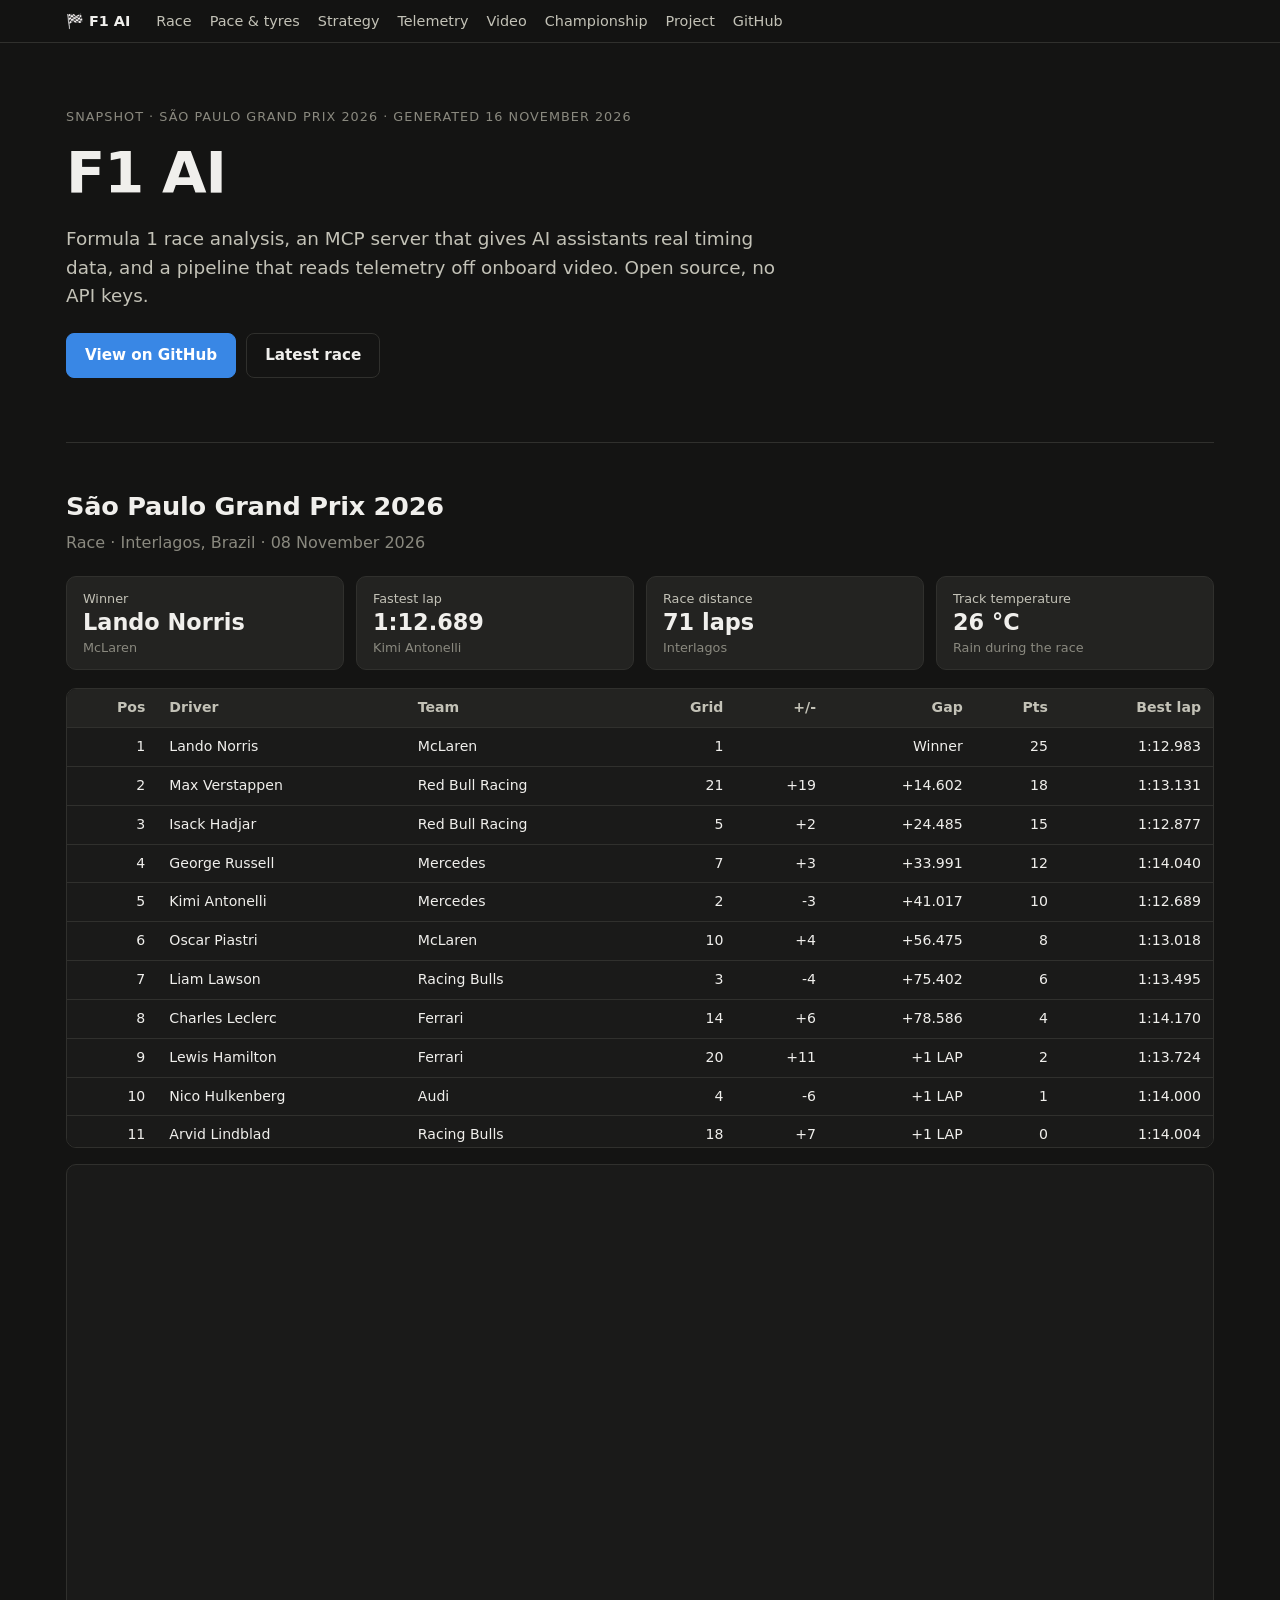
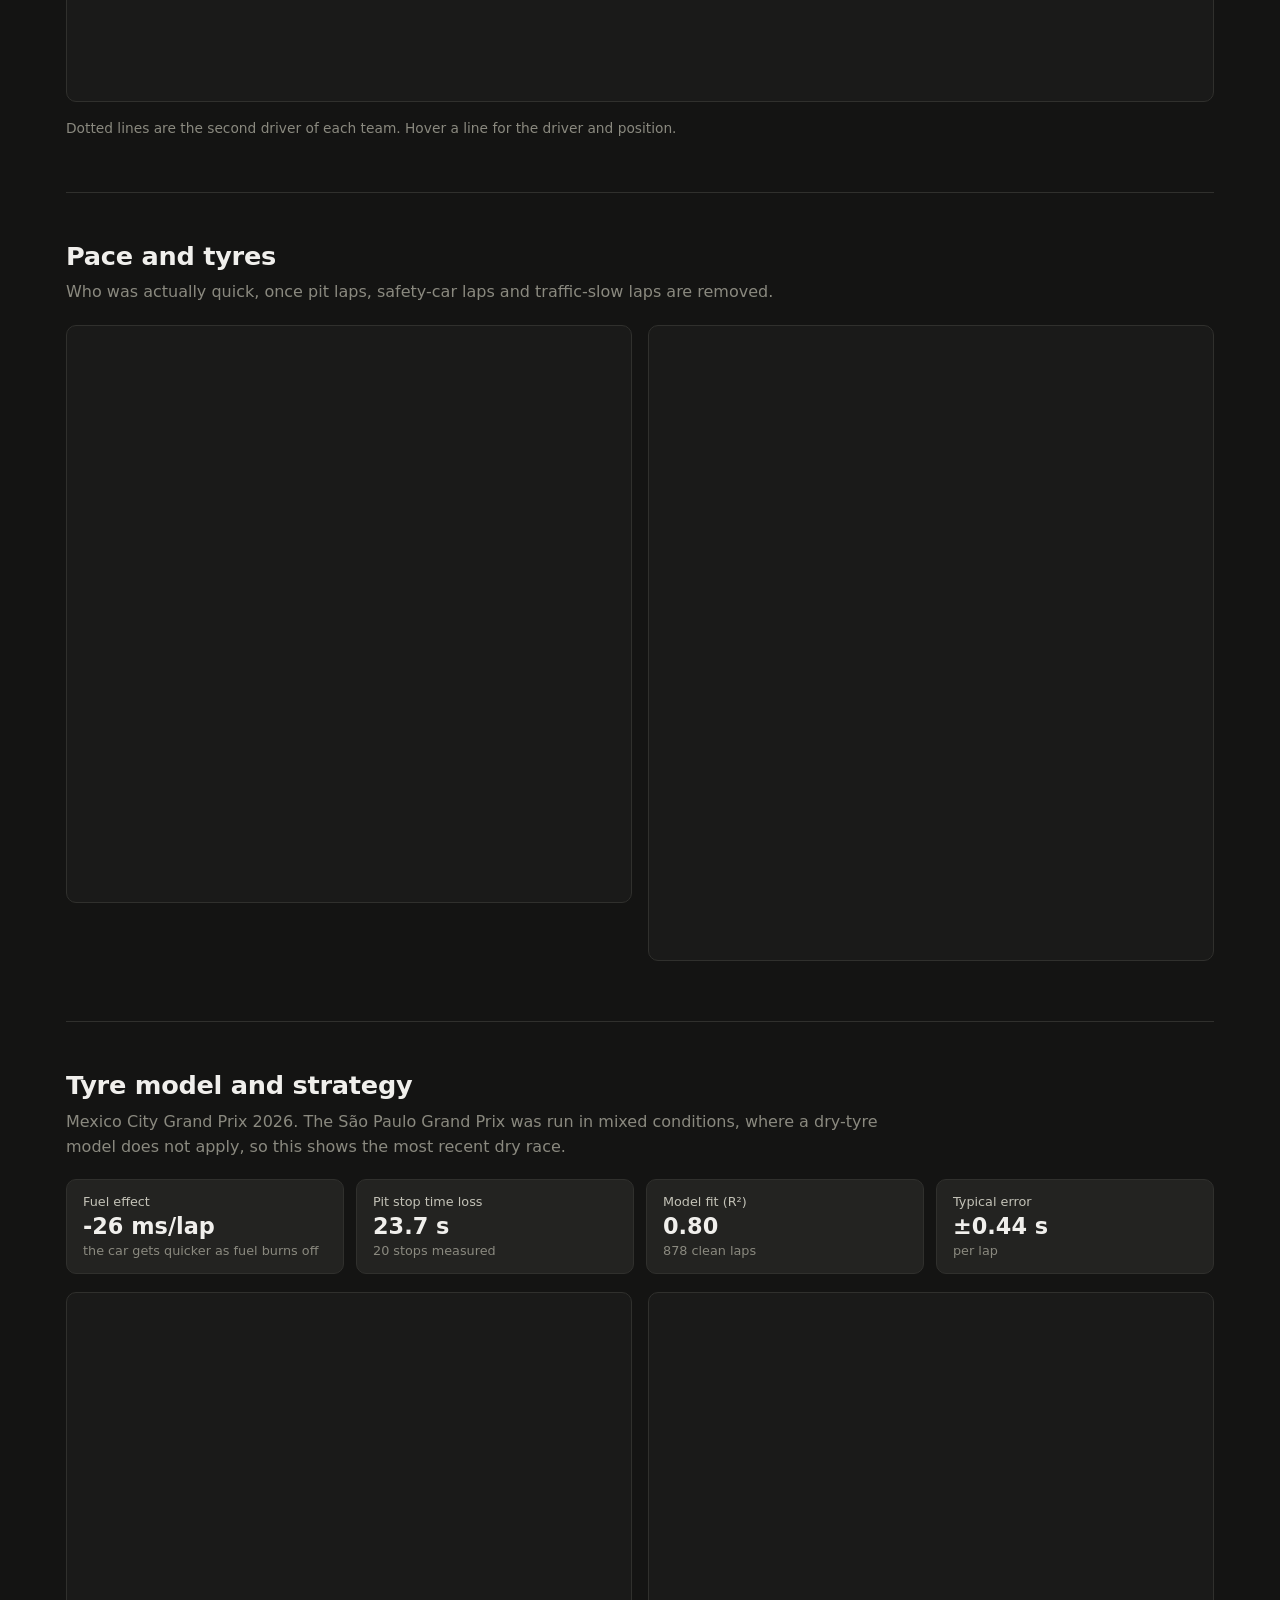
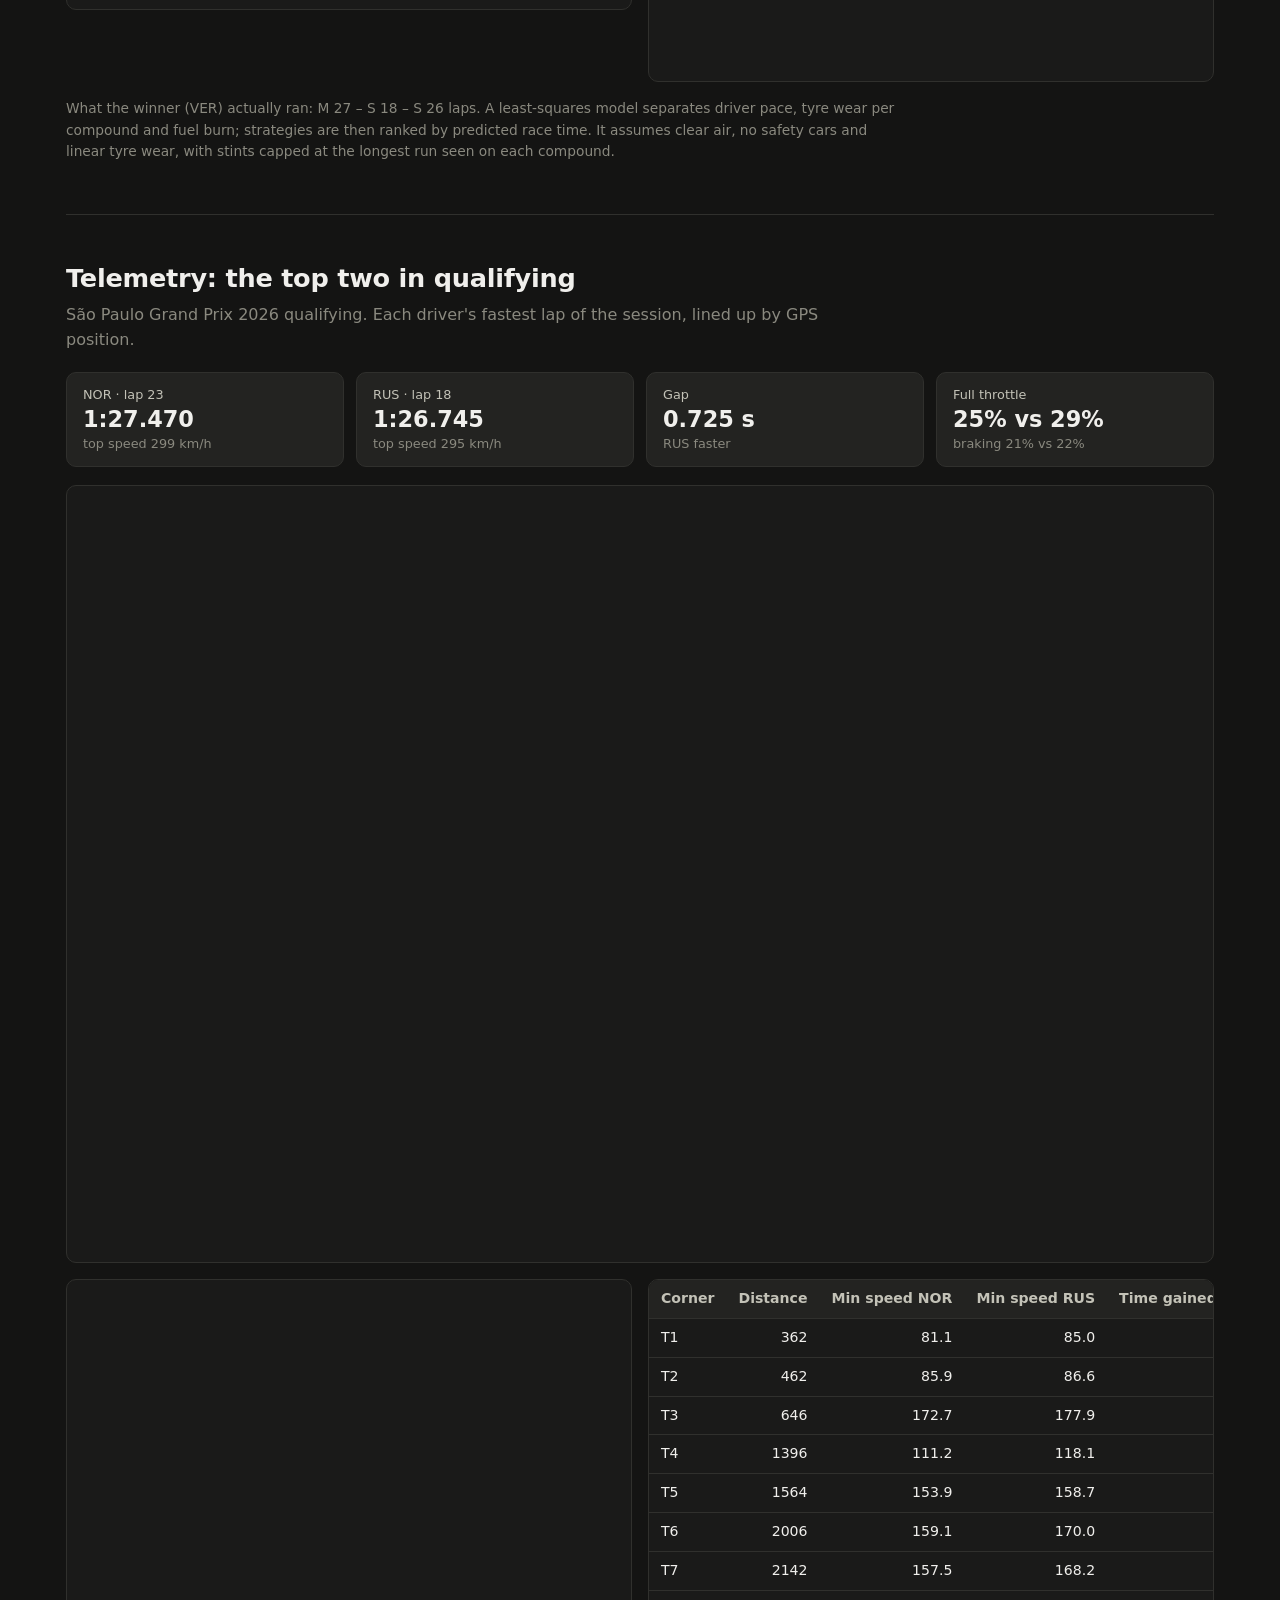
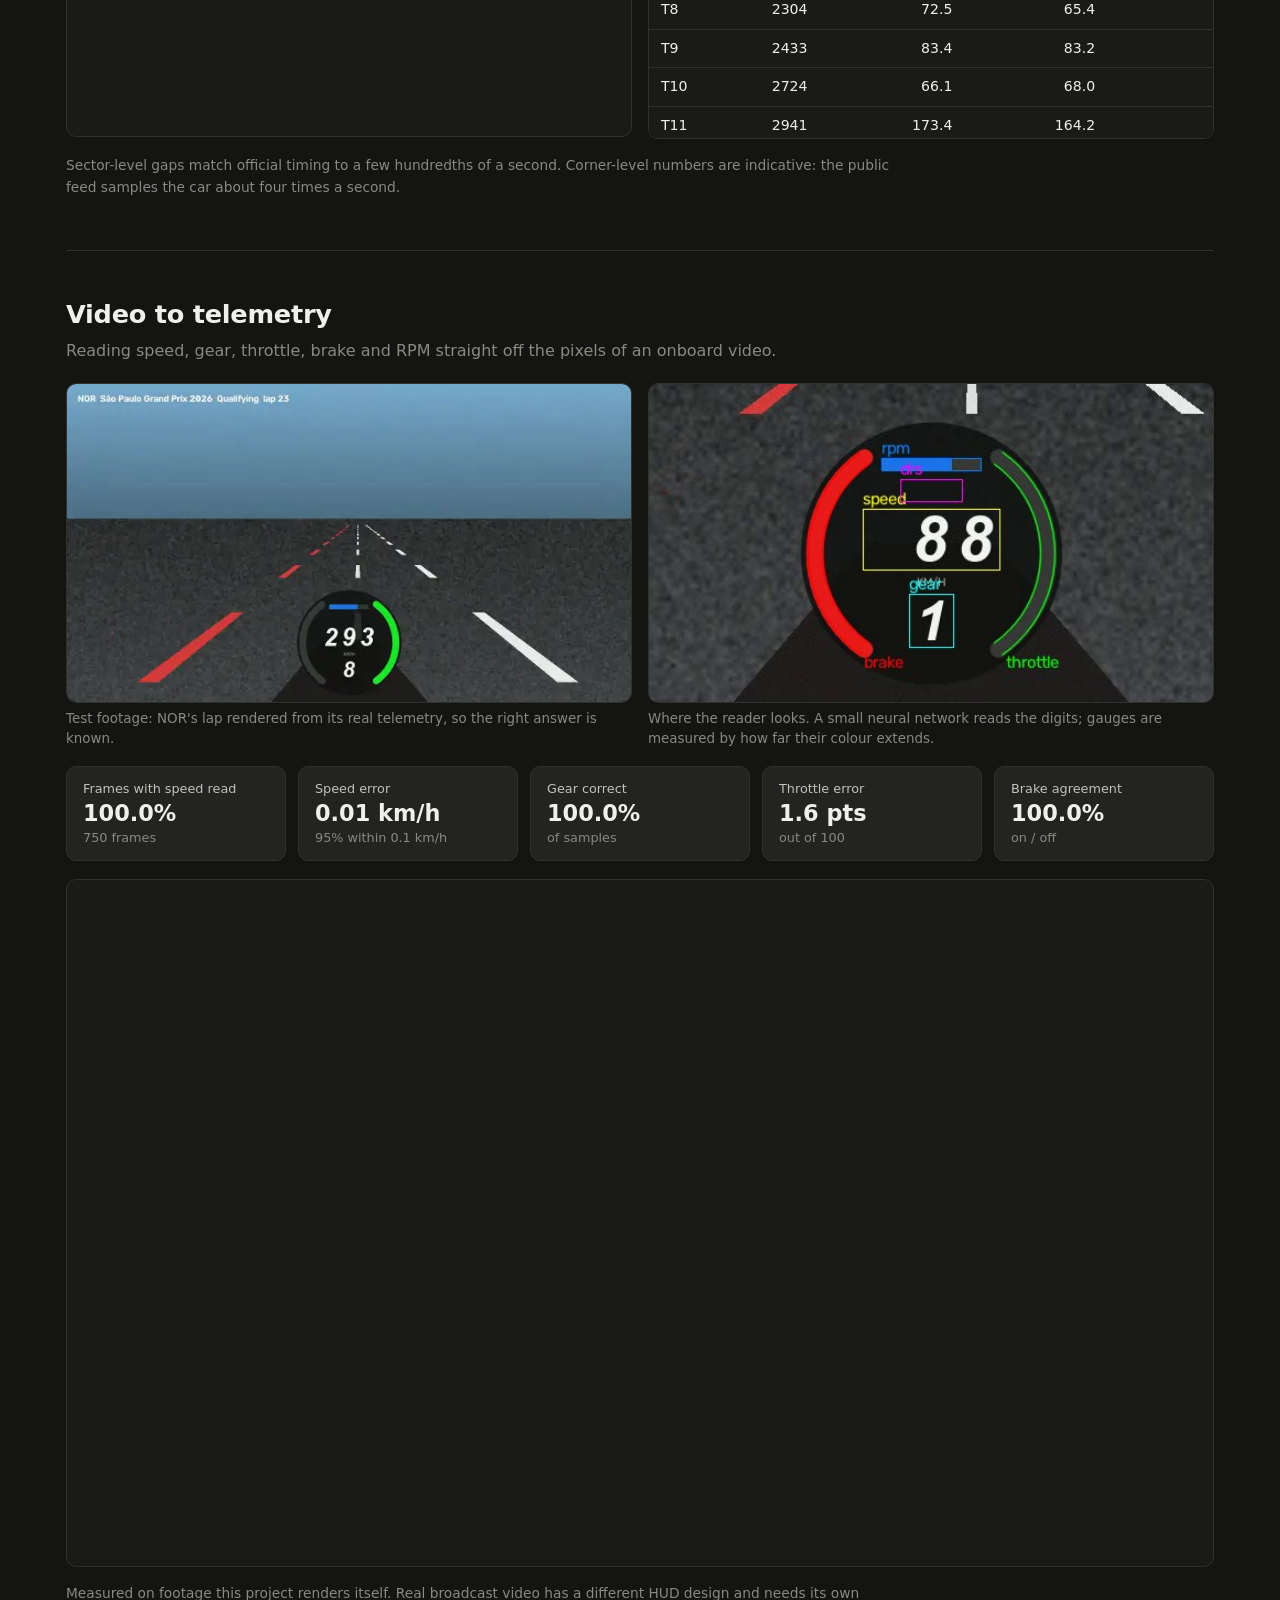
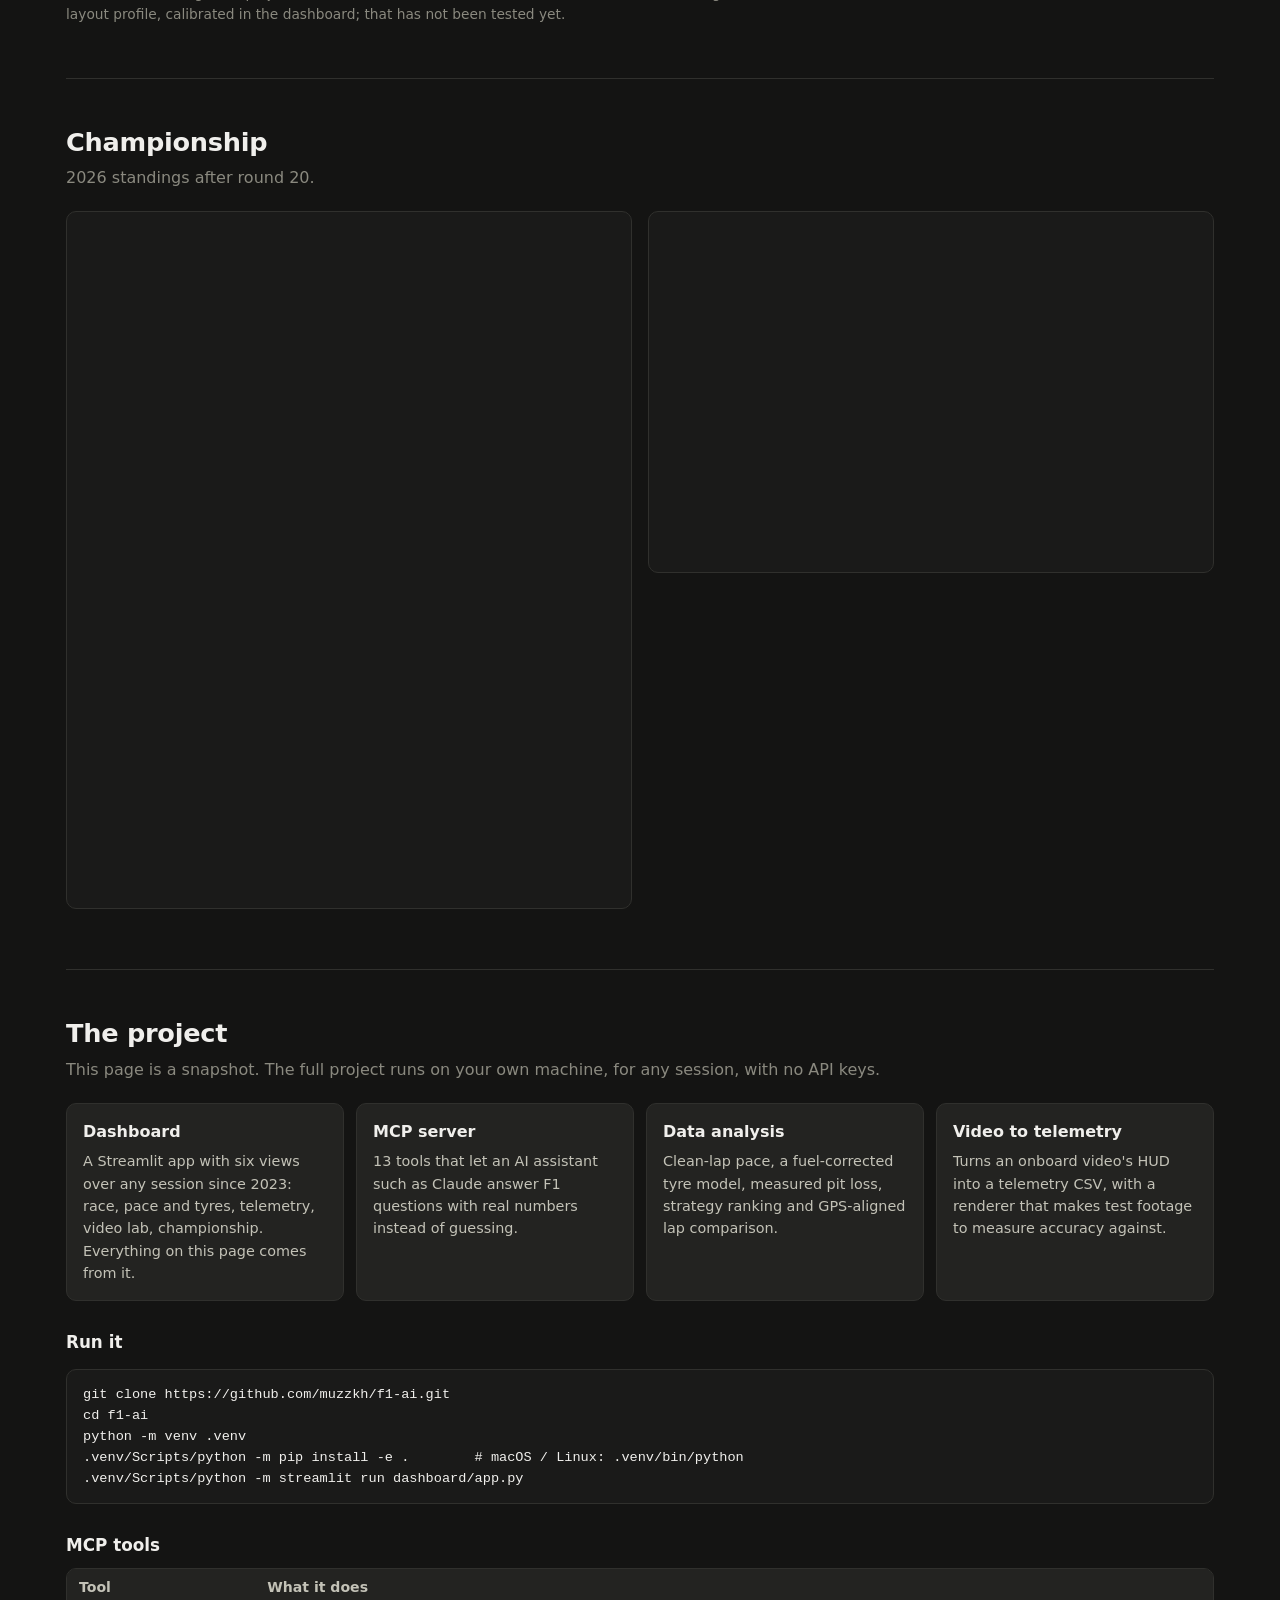
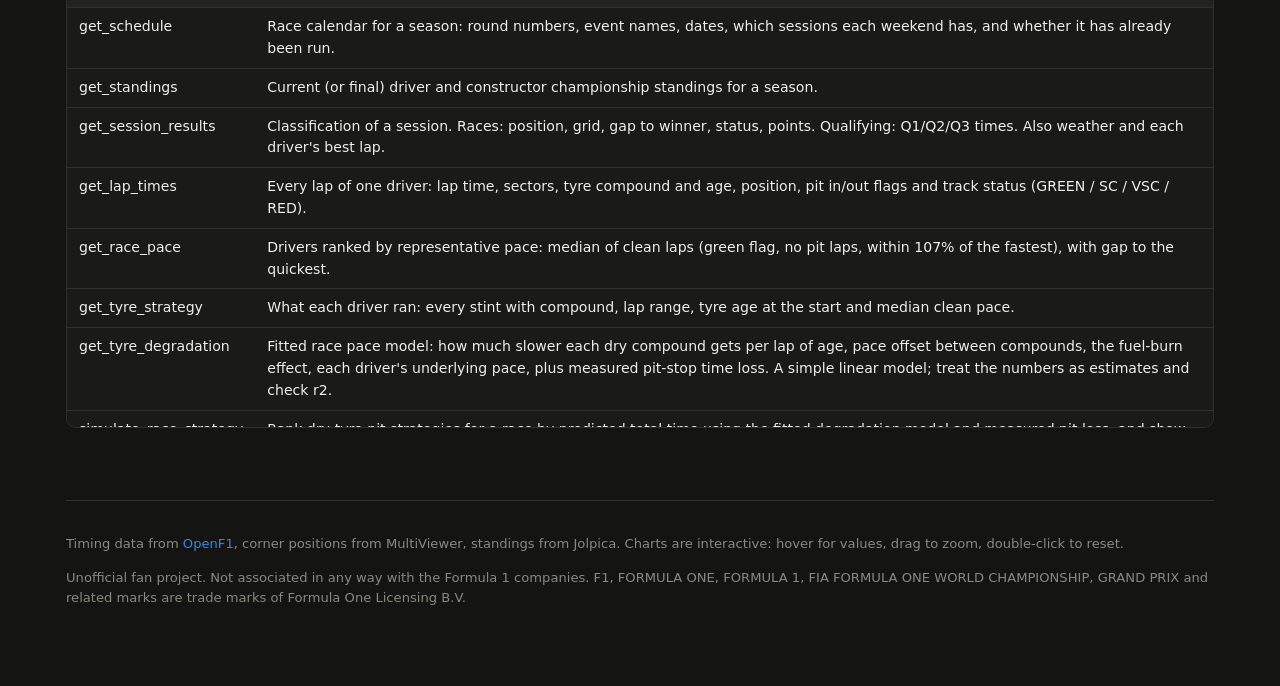
==== docs/index.html @ 5813a57a "F1 AI: race analysis, dashboard, MCP server, video-to-telemetry - OpenF1-backed data layer with on-d" ====
<!doctype html>
<html lang="en">
<head>
<meta charset="utf-8">
<meta name="viewport" content="width=device-width, initial-scale=1">
<title>F1 AI · race analysis, MCP server and video-to-telemetry</title>
<meta name="description" content="Formula 1 data analysis, a dashboard, an MCP server for AI assistants and a video-to-telemetry pipeline. Snapshot of the São Paulo Grand Prix 2026.">
<link rel="icon" href="data:image/svg+xml,<svg xmlns=%22http://www.w3.org/2000/svg%22 viewBox=%220 0 100 100%22><text y=%22.9em%22 font-size=%2290%22>🏁</text></svg>">
<style>
:root{--bg:#141413;--surface:#1a1a19;--panel:#232321;--line:#30302d;--text:#f0efec;--text2:#c3c2b7;--muted:#8a897f;--accent:#3987e5}
*{box-sizing:border-box}
html{scroll-behavior:smooth}
body{margin:0;background:var(--bg);color:var(--text);font:16px/1.55 Inter,"Segoe UI",system-ui,-apple-system,sans-serif}
a{color:var(--accent);text-decoration:none}a:hover{text-decoration:underline}
nav{position:sticky;top:0;z-index:10;background:rgba(20,20,19,.92);backdrop-filter:blur(8px);border-bottom:1px solid var(--line)}
nav .in{max-width:1180px;margin:0 auto;padding:10px 16px;display:flex;gap:18px;align-items:center;overflow-x:auto;white-space:nowrap}
nav .brand{font-weight:700;color:var(--text);margin-right:8px}
nav a{color:var(--text2);font-size:.9rem}
main{max-width:1180px;margin:0 auto;padding:0 16px 64px}
header.hero{padding:64px 0 28px}
.kicker{color:var(--muted);font-size:.8rem;letter-spacing:.08em;text-transform:uppercase}
h1{font-size:clamp(2.2rem,6vw,3.6rem);line-height:1.05;margin:.3em 0 .35em;letter-spacing:-.02em}
.lede{color:var(--text2);font-size:1.15rem;max-width:62ch;margin:0 0 22px}
.btns{display:flex;gap:10px;flex-wrap:wrap}
.btn{display:inline-block;padding:10px 18px;border-radius:8px;border:1px solid var(--line);color:var(--text);font-weight:600;font-size:.95rem}
.btn.primary{background:var(--accent);border-color:var(--accent);color:#fff}
.btn:hover{text-decoration:none;filter:brightness(1.12)}
section{padding:44px 0 8px;border-top:1px solid var(--line);margin-top:36px;scroll-margin-top:44px}
h2{font-size:1.6rem;margin:0 0 4px;letter-spacing:-.01em}
.sub{color:var(--muted);margin:0 0 20px;max-width:80ch}
.h3{font-size:1.05rem;margin:28px 0 10px}
.tiles{display:grid;grid-template-columns:repeat(auto-fit,minmax(170px,1fr));gap:12px;margin:0 0 18px}
.tile{background:var(--panel);border:1px solid var(--line);border-radius:10px;padding:12px 16px;min-width:0}
.tile .k{color:var(--text2);font-size:.8rem}
.tile .v{font-size:1.4rem;font-weight:600;line-height:1.3;overflow-wrap:anywhere}
.tile .n{color:var(--muted);font-size:.8rem}
.chart{background:var(--surface);border:1px solid var(--line);border-radius:10px;padding:8px;margin:0 0 16px;min-width:0;overflow:hidden}
.two{display:grid;grid-template-columns:repeat(2,minmax(0,1fr));gap:16px;align-items:start}
.table{overflow:auto;max-height:460px;border:1px solid var(--line);border-radius:10px;margin:0 0 16px;background:var(--surface)}
table{border-collapse:collapse;width:100%;font-size:.88rem}
th,td{padding:8px 12px;text-align:left;border-bottom:1px solid var(--line);vertical-align:top}
th{position:sticky;top:0;background:var(--panel);color:var(--text2);font-weight:600;white-space:nowrap}
td.num,th.num{text-align:right;font-variant-numeric:tabular-nums;white-space:nowrap}
tbody tr:last-child td{border-bottom:0}
.note{color:var(--muted);font-size:.86rem;max-width:95ch;margin:0 0 8px}
figure{margin:0 0 16px}
figure img{width:100%;display:block;border-radius:10px;border:1px solid var(--line);background:#000}
figcaption{color:var(--muted);font-size:.84rem;margin-top:6px}
.cards{display:grid;grid-template-columns:repeat(auto-fit,minmax(230px,1fr));gap:12px}
.card{background:var(--panel);border:1px solid var(--line);border-radius:10px;padding:16px}
.card h3{margin:0 0 6px;font-size:1rem}.card p{margin:0;color:var(--text2);font-size:.9rem}
pre{background:var(--surface);border:1px solid var(--line);border-radius:10px;padding:14px 16px;overflow:auto;font-size:.85rem}
code{font-family:ui-monospace,Consolas,monospace}
footer{color:var(--muted);font-size:.82rem;border-top:1px solid var(--line);margin-top:48px;padding-top:20px}
@media (max-width:820px){.two{grid-template-columns:minmax(0,1fr)}header.hero{padding-top:40px}}
</style>
<script src="assets/plotly.min.js"></script>
</head>
<body>
<nav><div class="in"><a class="brand" href="#top">🏁 F1 AI</a><a href="#race">Race</a><a href="#pace">Pace &amp; tyres</a>
<a href="#strategy">Strategy</a><a href="#telemetry">Telemetry</a><a href="#video">Video</a><a href="#championship">Championship</a>
<a href="#project">Project</a><a href="https://github.com/muzzkh/f1-ai">GitHub</a></div></nav>
<main id="top">
<header class="hero">
  <div class="kicker">Snapshot · São Paulo Grand Prix 2026 · generated 16 November 2026</div>
  <h1>F1 AI</h1>
  <p class="lede">Formula 1 race analysis, an MCP server that gives AI assistants real timing data, and a pipeline that
  reads telemetry off onboard video. Open source, no API keys.</p>
  <div class="btns"><a class="btn primary" href="https://github.com/muzzkh/f1-ai">View on GitHub</a><a class="btn" href="#race">Latest race</a></div>
</header>

<section id="race">
  <h2>São Paulo Grand Prix 2026</h2>
  <p class="sub">Race · Interlagos, Brazil · 08 November 2026</p>
  <div class="tiles"><div class="tile"><div class="k">Winner</div><div class="v">Lando Norris</div><div class="n">McLaren</div></div><div class="tile"><div class="k">Fastest lap</div><div class="v">1:12.689</div><div class="n">Kimi Antonelli</div></div><div class="tile"><div class="k">Race distance</div><div class="v">71 laps</div><div class="n">Interlagos</div></div><div class="tile"><div class="k">Track temperature</div><div class="v">26 °C</div><div class="n">Rain during the race</div></div></div>
  <div class="table"><table><thead><tr><th class="num">Pos</th><th class="">Driver</th><th class="">Team</th><th class="num">Grid</th><th class="num">+/-</th><th class="num">Gap</th><th class="num">Pts</th><th class="num">Best lap</th></tr></thead><tbody><tr><td class="num">1</td><td class="">Lando Norris</td><td class="">McLaren</td><td class="num">1</td><td class="num"></td><td class="num">Winner</td><td class="num">25</td><td class="num">1:12.983</td></tr><tr><td class="num">2</td><td class="">Max Verstappen</td><td class="">Red Bull Racing</td><td class="num">21</td><td class="num">+19</td><td class="num">+14.602</td><td class="num">18</td><td class="num">1:13.131</td></tr><tr><td class="num">3</td><td class="">Isack Hadjar</td><td class="">Red Bull Racing</td><td class="num">5</td><td class="num">+2</td><td class="num">+24.485</td><td class="num">15</td><td class="num">1:12.877</td></tr><tr><td class="num">4</td><td class="">George Russell</td><td class="">Mercedes</td><td class="num">7</td><td class="num">+3</td><td class="num">+33.991</td><td class="num">12</td><td class="num">1:14.040</td></tr><tr><td class="num">5</td><td class="">Kimi Antonelli</td><td class="">Mercedes</td><td class="num">2</td><td class="num">-3</td><td class="num">+41.017</td><td class="num">10</td><td class="num">1:12.689</td></tr><tr><td class="num">6</td><td class="">Oscar Piastri</td><td class="">McLaren</td><td class="num">10</td><td class="num">+4</td><td class="num">+56.475</td><td class="num">8</td><td class="num">1:13.018</td></tr><tr><td class="num">7</td><td class="">Liam Lawson</td><td class="">Racing Bulls</td><td class="num">3</td><td class="num">-4</td><td class="num">+75.402</td><td class="num">6</td><td class="num">1:13.495</td></tr><tr><td class="num">8</td><td class="">Charles Leclerc</td><td class="">Ferrari</td><td class="num">14</td><td class="num">+6</td><td class="num">+78.586</td><td class="num">4</td><td class="num">1:14.170</td></tr><tr><td class="num">9</td><td class="">Lewis Hamilton</td><td class="">Ferrari</td><td class="num">20</td><td class="num">+11</td><td class="num">+1 LAP</td><td class="num">2</td><td class="num">1:13.724</td></tr><tr><td class="num">10</td><td class="">Nico Hulkenberg</td><td class="">Audi</td><td class="num">4</td><td class="num">-6</td><td class="num">+1 LAP</td><td class="num">1</td><td class="num">1:14.000</td></tr><tr><td class="num">11</td><td class="">Arvid Lindblad</td><td class="">Racing Bulls</td><td class="num">18</td><td class="num">+7</td><td class="num">+1 LAP</td><td class="num">0</td><td class="num">1:14.004</td></tr><tr><td class="num">12</td><td class="">Fernando Alonso</td><td class="">Aston Martin</td><td class="num">8</td><td class="num">-4</td><td class="num">+1 LAP</td><td class="num">0</td><td class="num">1:14.706</td></tr><tr><td class="num">13</td><td class="">Franco Colapinto</td><td class="">Alpine</td><td class="num">13</td><td class="num"></td><td class="num">+1 LAP</td><td class="num">0</td><td class="num">1:13.710</td></tr><tr><td class="num">14</td><td class="">Pierre Gasly</td><td class="">Alpine</td><td class="num">15</td><td class="num">+1</td><td class="num">+1 LAP</td><td class="num">0</td><td class="num">1:14.462</td></tr><tr><td class="num">15</td><td class="">Alexander Albon</td><td class="">Williams</td><td class="num">9</td><td class="num">-6</td><td class="num">+1 LAP</td><td class="num">0</td><td class="num">1:14.464</td></tr><tr><td class="num">16</td><td class="">Gabriel Bortoleto</td><td class="">Audi</td><td class="num">19</td><td class="num">+3</td><td class="num">+1 LAP</td><td class="num">0</td><td class="num">1:14.940</td></tr><tr><td class="num">17</td><td class="">Oliver Bearman</td><td class="">Haas F1 Team</td><td class="num">6</td><td class="num">-11</td><td class="num">+1 LAP</td><td class="num">0</td><td class="num">1:14.036</td></tr><tr><td class="num">18</td><td class="">Sergio Perez</td><td class="">Cadillac</td><td class="num">22</td><td class="num">+4</td><td class="num">+2 LAPS</td><td class="num">0</td><td class="num">1:16.123</td></tr><tr><td class="num">19</td><td class="">Carlos Sainz</td><td class="">Williams</td><td class="num">12</td><td class="num">-7</td><td class="num">+2 LAPS</td><td class="num">0</td><td class="num">1:14.613</td></tr><tr><td class="num">20</td><td class="">Rafael Camara</td><td class="">Haas F1 Team</td><td class="num">11</td><td class="num">-9</td><td class="num">+2 LAPS</td><td class="num">0</td><td class="num">1:14.369</td></tr><tr><td class="num">-</td><td class="">Lance Stroll</td><td class="">Aston Martin</td><td class="num">16</td><td class="num"></td><td class="num">DNF</td><td class="num">0</td><td class="num">1:17.430</td></tr><tr><td class="num">-</td><td class="">Valtteri Bottas</td><td class="">Cadillac</td><td class="num">17</td><td class="num"></td><td class="num">DNS</td><td class="num">0</td><td class="num">-</td></tr></tbody></table></div>
  <div class="chart"><div style="height:520px; width:100%;">                            <div id="fig-positions" class="plotly-graph-div" style="height:100%; width:100%;"></div>            <script>                window.PLOTLYENV=window.PLOTLYENV || {};                                if (document.getElementById("fig-positions")) {                    Plotly.newPlot(                        "fig-positions",                        [{"hovertemplate":"\u003cb\u003eNOR\u003c\u002fb\u003e \u00b7 McLaren\u003cbr\u003eLap %{x} \u00b7 P%{y}\u003cextra\u003e\u003c\u002fextra\u003e","line":{"color":"#F47600","dash":"solid","width":2},"mode":"lines","name":"NOR","showlegend":false,"x":{"dtype":"i1","bdata":"AQIDBAUGBwgJCgsMDQ4PEBESExQVFhcYGRobHB0eHyAhIiMkJSYnKCkqKywtLi8wMTIzNDU2Nzg5Ojs8PT4\u002fQEFCQ0RFRkc="},"y":{"dtype":"f8","bdata":"[base64]\u002fAAAAAAAA8D8AAAAAAADwPwAAAAAAAPA\u002fAAAAAAAA8D8AAAAAAADwPwAAAAAAAPA\u002fAAAAAAAA8D8AAAAAAADwPwAAAAAAAPA\u002fAAAAAAAA8D8AAAAAAADwPwAAAAAAAPA\u002fAAAAAAAA8D8AAAAAAADwPwAAAAAAAPA\u002fAAAAAAAA8D8AAAAAAADwPwAAAAAAAPA\u002fAAAAAAAA8D8AAAAAAADwPwAAAAAAAPA\u002fAAAAAAAA8D8AAAAAAADwPwAAAAAAAPA\u002fAAAAAAAA8D8AAAAAAADwPwAAAAAAAPA\u002fAAAAAAAA8D8AAAAAAAAIQAAAAAAAAABAAAAAAAAAAEAAAAAAAAAAQAAAAAAAAPA\u002fAAAAAAAA8D8AAAAAAADwPwAAAAAAAPA\u002fAAAAAAAA8D8AAAAAAADwPwAAAAAAAPA\u002fAAAAAAAA8D8AAAAAAADwPwAAAAAAAPA\u002fAAAAAAAA8D8AAAAAAADwPwAAAAAAAPA\u002fAAAAAAAA8D8AAAAAAADwPwAAAAAAAPA\u002fAAAAAAAA8D8AAAAAAADwPw=="},"type":"scatter"},{"hovertemplate":"\u003cb\u003eVER\u003c\u002fb\u003e \u00b7 Red Bull Racing\u003cbr\u003eLap %{x} \u00b7 P%{y}\u003cextra\u003e\u003c\u002fextra\u003e","line":{"color":"#4781D7","dash":"solid","width":2},"mode":"lines","name":"VER","showlegend":false,"x":{"dtype":"i1","bdata":"AQIDBAUGBwgJCgsMDQ4PEBESExQVFhcYGRobHB0eHyAhIiMkJSYnKCkqKywtLi8wMTIzNDU2Nzg5Ojs8PT4\u002fQEFCQ0RFRkc="},"y":{"dtype":"f8","bdata":"[base64]"},"type":"scatter"},{"hovertemplate":"\u003cb\u003eHAD\u003c\u002fb\u003e \u00b7 Red Bull Racing\u003cbr\u003eLap %{x} \u00b7 P%{y}\u003cextra\u003e\u003c\u002fextra\u003e","line":{"color":"#4781D7","dash":"dot","width":2},"mode":"lines","name":"HAD","showlegend":false,"x":{"dtype":"i1","bdata":"AQIDBAUGBwgJCgsMDQ4PEBESExQVFhcYGRobHB0eHyAhIiMkJSYnKCkqKywtLi8wMTIzNDU2Nzg5Ojs8PT4\u002fQEFCQ0RFRkc="},"y":{"dtype":"f8","bdata":"[base64]"},"type":"scatter"},{"hovertemplate":"\u003cb\u003eRUS\u003c\u002fb\u003e \u00b7 Mercedes\u003cbr\u003eLap %{x} \u00b7 P%{y}\u003cextra\u003e\u003c\u002fextra\u003e","line":{"color":"#00D7B6","dash":"dot","width":2},"mode":"lines","name":"RUS","showlegend":false,"x":{"dtype":"i1","bdata":"AQIDBAUGBwgJCgsMDQ4PEBESExQVFhcYGRobHB0eHyAhIiMkJSYnKCkqKywtLi8wMTIzNDU2Nzg5Ojs8PT4\u002fQEFCQ0RFRkc="},"y":{"dtype":"f8","bdata":"[base64]"},"type":"scatter"},{"hovertemplate":"\u003cb\u003eANT\u003c\u002fb\u003e \u00b7 Mercedes\u003cbr\u003eLap %{x} \u00b7 P%{y}\u003cextra\u003e\u003c\u002fextra\u003e","line":{"color":"#00D7B6","dash":"solid","width":2},"mode":"lines","name":"ANT","showlegend":false,"x":{"dtype":"i1","bdata":"AQIDBAUGBwgJCgsMDQ4PEBESExQVFhcYGRobHB0eHyAhIiMkJSYnKCkqKywtLi8wMTIzNDU2Nzg5Ojs8PT4\u002fQEFCQ0RFRkc="},"y":{"dtype":"f8","bdata":"AAAAAAAA8D8AAAAAAADwPwAAAAAAAPA\u002fAAAAAAAA8D8AAAAAAADwPwAAAAAAAPA\u002fAAAAAAAA8D8AAAAAAADwPwAAAAAAAPA\u002fAAAAAAAA8D8AAAAAAADwPwAAAAAAAPA\u002fAAAAAAAA8D8AAAAAAADwPwAAAAAAAPA\u002fAAAAAAAA8D8AAAAAAADwPwAAAAAAAPA\[base64]\[base64]"},"type":"scatter"},{"hovertemplate":"\u003cb\u003ePIA\u003c\u002fb\u003e \u00b7 McLaren\u003cbr\u003eLap %{x} \u00b7 P%{y}\u003cextra\u003e\u003c\u002fextra\u003e","line":{"color":"#F47600","dash":"dot","width":2},"mode":"lines","name":"PIA","showlegend":false,"x":{"dtype":"i1","bdata":"AQIDBAUGBwgJCgsMDQ4PEBESExQVFhcYGRobHB0eHyAhIiMkJSYnKCkqKywtLi8wMTIzNDU2Nzg5Ojs8PT4\u002fQEFCQ0RFRkc="},"y":{"dtype":"f8","bdata":"[base64]"},"type":"scatter"},{"hovertemplate":"\u003cb\u003eLAW\u003c\u002fb\u003e \u00b7 Racing Bulls\u003cbr\u003eLap %{x} \u00b7 P%{y}\u003cextra\u003e\u003c\u002fextra\u003e","line":{"color":"#6C98FF","dash":"solid","width":2},"mode":"lines","name":"LAW","showlegend":false,"x":{"dtype":"i1","bdata":"AQIDBAUGBwgJCgsMDQ4PEBESExQVFhcYGRobHB0eHyAhIiMkJSYnKCkqKywtLi8wMTIzNDU2Nzg5Ojs8PT4\u002fQEFCQ0RFRkc="},"y":{"dtype":"f8","bdata":"[base64]"},"type":"scatter"},{"hovertemplate":"\u003cb\u003eLEC\u003c\u002fb\u003e \u00b7 Ferrari\u003cbr\u003eLap %{x} \u00b7 P%{y}\u003cextra\u003e\u003c\u002fextra\u003e","line":{"color":"#ED1131","dash":"solid","width":2},"mode":"lines","name":"LEC","showlegend":false,"x":{"dtype":"i1","bdata":"AQIDBAUGBwgJCgsMDQ4PEBESExQVFhcYGRobHB0eHyAhIiMkJSYnKCkqKywtLi8wMTIzNDU2Nzg5Ojs8PT4\u002fQEFCQ0RFRkc="},"y":{"dtype":"f8","bdata":"[base64]"},"type":"scatter"},{"hovertemplate":"\u003cb\u003eHAM\u003c\u002fb\u003e \u00b7 Ferrari\u003cbr\u003eLap %{x} \u00b7 P%{y}\u003cextra\u003e\u003c\u002fextra\u003e","line":{"color":"#ED1131","dash":"dot","width":2},"mode":"lines","name":"HAM","showlegend":false,"x":{"dtype":"i1","bdata":"AQIDBAUGBwgJCgsMDQ4PEBESExQVFhcYGRobHB0eHyAhIiMkJSYnKCkqKywtLi8wMTIzNDU2Nzg5Ojs8PT4\u002fQEFCQ0RFRg=="},"y":{"dtype":"f8","bdata":"[base64]"},"type":"scatter"},{"hovertemplate":"\u003cb\u003eHUL\u003c\u002fb\u003e \u00b7 Audi\u003cbr\u003eLap %{x} \u00b7 P%{y}\u003cextra\u003e\u003c\u002fextra\u003e","line":{"color":"#F50537","dash":"dot","width":2},"mode":"lines","name":"HUL","showlegend":false,"x":{"dtype":"i1","bdata":"AQIDBAUGBwgJCgsMDQ4PEBESExQVFhcYGRobHB0eHyAhIiMkJSYnKCkqKywtLi8wMTIzNDU2Nzg5Ojs8PT4\u002fQEFCQ0RFRg=="},"y":{"dtype":"f8","bdata":"[base64]"},"type":"scatter"},{"hovertemplate":"\u003cb\u003eLIN\u003c\u002fb\u003e \u00b7 Racing Bulls\u003cbr\u003eLap %{x} \u00b7 P%{y}\u003cextra\u003e\u003c\u002fextra\u003e","line":{"color":"#6C98FF","dash":"dot","width":2},"mode":"lines","name":"LIN","showlegend":false,"x":{"dtype":"i1","bdata":"AQIDBAUGBwgJCgsMDQ4PEBESExQVFhcYGRobHB0eHyAhIiMkJSYnKCkqKywtLi8wMTIzNDU2Nzg5Ojs8PT4\u002fQEFCQ0RFRg=="},"y":{"dtype":"f8","bdata":"[base64]"},"type":"scatter"},{"hovertemplate":"\u003cb\u003eALO\u003c\u002fb\u003e \u00b7 Aston Martin\u003cbr\u003eLap %{x} \u00b7 P%{y}\u003cextra\u003e\u003c\u002fextra\u003e","line":{"color":"#229971","dash":"solid","width":2},"mode":"lines","name":"ALO","showlegend":false,"x":{"dtype":"i1","bdata":"AQIDBAUGBwgJCgsMDQ4PEBESExQVFhcYGRobHB0eHyAhIiMkJSYnKCkqKywtLi8wMTIzNDU2Nzg5Ojs8PT4\u002fQEFCQ0RFRg=="},"y":{"dtype":"f8","bdata":"[base64]"},"type":"scatter"},{"hovertemplate":"\u003cb\u003eCOL\u003c\u002fb\u003e \u00b7 Alpine\u003cbr\u003eLap %{x} \u00b7 P%{y}\u003cextra\u003e\u003c\u002fextra\u003e","line":{"color":"#00A1E8","dash":"dot","width":2},"mode":"lines","name":"COL","showlegend":false,"x":{"dtype":"i1","bdata":"AQIDBAUGBwgJCgsMDQ4PEBESExQVFhcYGRobHB0eHyAhIiMkJSYnKCkqKywtLi8wMTIzNDU2Nzg5Ojs8PT4\u002fQEFCQ0RFRg=="},"y":{"dtype":"f8","bdata":"[base64]"},"type":"scatter"},{"hovertemplate":"\u003cb\u003eGAS\u003c\u002fb\u003e \u00b7 Alpine\u003cbr\u003eLap %{x} \u00b7 P%{y}\u003cextra\u003e\u003c\u002fextra\u003e","line":{"color":"#00A1E8","dash":"solid","width":2},"mode":"lines","name":"GAS","showlegend":false,"x":{"dtype":"i1","bdata":"AQIDBAUGBwgJCgsMDQ4PEBESExQVFhcYGRobHB0eHyAhIiMkJSYnKCkqKywtLi8wMTIzNDU2Nzg5Ojs8PT4\u002fQEFCQ0RFRg=="},"y":{"dtype":"f8","bdata":"[base64]"},"type":"scatter"},{"hovertemplate":"\u003cb\u003eALB\u003c\u002fb\u003e \u00b7 Williams\u003cbr\u003eLap %{x} \u00b7 P%{y}\u003cextra\u003e\u003c\u002fextra\u003e","line":{"color":"#1868DB","dash":"solid","width":2},"mode":"lines","name":"ALB","showlegend":false,"x":{"dtype":"i1","bdata":"AQIDBAUGBwgJCgsMDQ4PEBESExQVFhcYGRobHB0eHyAhIiMkJSYnKCkqKywtLi8wMTIzNDU2Nzg5Ojs8PT4\u002fQEFCQ0RFRg=="},"y":{"dtype":"f8","bdata":"[base64]"},"type":"scatter"},{"hovertemplate":"\u003cb\u003eBOR\u003c\u002fb\u003e \u00b7 Audi\u003cbr\u003eLap %{x} \u00b7 P%{y}\u003cextra\u003e\u003c\u002fextra\u003e","line":{"color":"#F50537","dash":"solid","width":2},"mode":"lines","name":"BOR","showlegend":false,"x":{"dtype":"i1","bdata":"AQIDBAUGBwgJCgsMDQ4PEBESExQVFhcYGRobHB0eHyAhIiMkJSYnKCkqKywtLi8wMTIzNDU2Nzg5Ojs8PT4\u002fQEFCQ0RFRg=="},"y":{"dtype":"f8","bdata":"[base64]"},"type":"scatter"},{"hovertemplate":"\u003cb\u003eBEA\u003c\u002fb\u003e \u00b7 Haas F1 Team\u003cbr\u003eLap %{x} \u00b7 P%{y}\u003cextra\u003e\u003c\u002fextra\u003e","line":{"color":"#9C9FA2","dash":"dot","width":2},"mode":"lines","name":"BEA","showlegend":false,"x":{"dtype":"i1","bdata":"AQIDBAUGBwgJCgsMDQ4PEBESExQVFhcYGRobHB0eHyAhIiMkJSYnKCkqKywtLi8wMTIzNDU2Nzg5Ojs8PT4\u002fQEFCQ0RFRg=="},"y":{"dtype":"f8","bdata":"[base64]"},"type":"scatter"},{"hovertemplate":"\u003cb\u003ePER\u003c\u002fb\u003e \u00b7 Cadillac\u003cbr\u003eLap %{x} \u00b7 P%{y}\u003cextra\u003e\u003c\u002fextra\u003e","line":{"color":"#909090","dash":"solid","width":2},"mode":"lines","name":"PER","showlegend":false,"x":{"dtype":"i1","bdata":"AQIDBAUGBwgJCgsMDQ4PEBESExQVFhcYGRobHB0eHyAhIiMkJSYnKCkqKywtLi8wMTIzNDU2Nzg5Ojs8PT4\u002fQEFCQ0RF"},"y":{"dtype":"f8","bdata":"[base64]"},"type":"scatter"},{"hovertemplate":"\u003cb\u003eSAI\u003c\u002fb\u003e \u00b7 Williams\u003cbr\u003eLap %{x} \u00b7 P%{y}\u003cextra\u003e\u003c\u002fextra\u003e","line":{"color":"#1868DB","dash":"dot","width":2},"mode":"lines","name":"SAI","showlegend":false,"x":{"dtype":"i1","bdata":"AQIDBAUGBwgJCgsMDQ4PEBESExQVFhcYGRobHB0eHyAhIiMkJSYnKCkqKywtLi8wMTIzNDU2Nzg5Ojs8PT4\u002fQEFCQ0RF"},"y":{"dtype":"f8","bdata":"[base64]"},"type":"scatter"},{"hovertemplate":"\u003cb\u003eCAM\u003c\u002fb\u003e \u00b7 Haas F1 Team\u003cbr\u003eLap %{x} \u00b7 P%{y}\u003cextra\u003e\u003c\u002fextra\u003e","line":{"color":"#9C9FA2","dash":"solid","width":2},"mode":"lines","name":"CAM","showlegend":false,"x":{"dtype":"i1","bdata":"AQIDBAUGBwgJCgsMDQ4PEBESExQVFhcYGRobHB0eHyAhIiMkJSYnKCkqKywtLi8wMTIzNDU2Nzg5Ojs8PT4\u002fQEFCQ0RF"},"y":{"dtype":"f8","bdata":"[base64]"},"type":"scatter"},{"hovertemplate":"\u003cb\u003eSTR\u003c\u002fb\u003e \u00b7 Aston Martin\u003cbr\u003eLap %{x} \u00b7 P%{y}\u003cextra\u003e\u003c\u002fextra\u003e","line":{"color":"#229971","dash":"dot","width":2},"mode":"lines","name":"STR","showlegend":false,"x":{"dtype":"i1","bdata":"AQIDBAUGBwgJCgsMDQ4PEBESExQVFhcYGRobHB0eHw=="},"y":{"dtype":"f8","bdata":"[base64]"},"type":"scatter"},{"hovertemplate":"\u003cb\u003eBOT\u003c\u002fb\u003e \u00b7 Cadillac\u003cbr\u003eLap %{x} \u00b7 P%{y}\u003cextra\u003e\u003c\u002fextra\u003e","line":{"color":"#909090","dash":"dot","width":2},"mode":"lines","name":"BOT","showlegend":false,"x":{"dtype":"i1","bdata":"AQ=="},"y":{"dtype":"f8","bdata":"AAAAAAAAMUA="},"type":"scatter"}],                        {"template":{"data":{"histogram2dcontour":[{"type":"histogram2dcontour","colorbar":{"outlinewidth":0,"ticks":""},"colorscale":[[0.0,"#0d0887"],[0.1111111111111111,"#46039f"],[0.2222222222222222,"#7201a8"],[0.3333333333333333,"#9c179e"],[0.4444444444444444,"#bd3786"],[0.5555555555555556,"#d8576b"],[0.6666666666666666,"#ed7953"],[0.7777777777777778,"#fb9f3a"],[0.8888888888888888,"#fdca26"],[1.0,"#f0f921"]]}],"choropleth":[{"type":"choropleth","colorbar":{"outlinewidth":0,"ticks":""}}],"histogram2d":[{"type":"histogram2d","colorbar":{"outlinewidth":0,"ticks":""},"colorscale":[[0.0,"#0d0887"],[0.1111111111111111,"#46039f"],[0.2222222222222222,"#7201a8"],[0.3333333333333333,"#9c179e"],[0.4444444444444444,"#bd3786"],[0.5555555555555556,"#d8576b"],[0.6666666666666666,"#ed7953"],[0.7777777777777778,"#fb9f3a"],[0.8888888888888888,"#fdca26"],[1.0,"#f0f921"]]}],"heatmap":[{"type":"heatmap","colorbar":{"outlinewidth":0,"ticks":""},"colorscale":[[0.0,"#0d0887"],[0.1111111111111111,"#46039f"],[0.2222222222222222,"#7201a8"],[0.3333333333333333,"#9c179e"],[0.4444444444444444,"#bd3786"],[0.5555555555555556,"#d8576b"],[0.6666666666666666,"#ed7953"],[0.7777777777777778,"#fb9f3a"],[0.8888888888888888,"#fdca26"],[1.0,"#f0f921"]]}],"contourcarpet":[{"type":"contourcarpet","colorbar":{"outlinewidth":0,"ticks":""}}],"contour":[{"type":"contour","colorbar":{"outlinewidth":0,"ticks":""},"colorscale":[[0.0,"#0d0887"],[0.1111111111111111,"#46039f"],[0.2222222222222222,"#7201a8"],[0.3333333333333333,"#9c179e"],[0.4444444444444444,"#bd3786"],[0.5555555555555556,"#d8576b"],[0.6666666666666666,"#ed7953"],[0.7777777777777778,"#fb9f3a"],[0.8888888888888888,"#fdca26"],[1.0,"#f0f921"]]}],"surface":[{"type":"surface","colorbar":{"outlinewidth":0,"ticks":""},"colorscale":[[0.0,"#0d0887"],[0.1111111111111111,"#46039f"],[0.2222222222222222,"#7201a8"],[0.3333333333333333,"#9c179e"],[0.4444444444444444,"#bd3786"],[0.5555555555555556,"#d8576b"],[0.6666666666666666,"#ed7953"],[0.7777777777777778,"#fb9f3a"],[0.8888888888888888,"#fdca26"],[1.0,"#f0f921"]]}],"mesh3d":[{"type":"mesh3d","colorbar":{"outlinewidth":0,"ticks":""}}],"scatter":[{"fillpattern":{"fillmode":"overlay","size":10,"solidity":0.2},"type":"scatter"}],"parcoords":[{"type":"parcoords","line":{"colorbar":{"outlinewidth":0,"ticks":""}}}],"scatterpolargl":[{"type":"scatterpolargl","marker":{"colorbar":{"outlinewidth":0,"ticks":""}}}],"bar":[{"error_x":{"color":"#2a3f5f"},"error_y":{"color":"#2a3f5f"},"marker":{"line":{"color":"#E5ECF6","width":0.5},"pattern":{"fillmode":"overlay","size":10,"solidity":0.2}},"type":"bar"}],"scattergeo":[{"type":"scattergeo","marker":{"colorbar":{"outlinewidth":0,"ticks":""}}}],"scatterpolar":[{"type":"scatterpolar","marker":{"colorbar":{"outlinewidth":0,"ticks":""}}}],"histogram":[{"marker":{"pattern":{"fillmode":"overlay","size":10,"solidity":0.2}},"type":"histogram"}],"scattergl":[{"type":"scattergl","marker":{"colorbar":{"outlinewidth":0,"ticks":""}}}],"scatter3d":[{"type":"scatter3d","line":{"colorbar":{"outlinewidth":0,"ticks":""}},"marker":{"colorbar":{"outlinewidth":0,"ticks":""}}}],"scattermap":[{"type":"scattermap","marker":{"colorbar":{"outlinewidth":0,"ticks":""}}}],"scatterternary":[{"type":"scatterternary","marker":{"colorbar":{"outlinewidth":0,"ticks":""}}}],"scattercarpet":[{"type":"scattercarpet","marker":{"colorbar":{"outlinewidth":0,"ticks":""}}}],"carpet":[{"aaxis":{"endlinecolor":"#2a3f5f","gridcolor":"white","linecolor":"white","minorgridcolor":"white","startlinecolor":"#2a3f5f"},"baxis":{"endlinecolor":"#2a3f5f","gridcolor":"white","linecolor":"white","minorgridcolor":"white","startlinecolor":"#2a3f5f"},"type":"carpet"}],"table":[{"cells":{"fill":{"color":"#EBF0F8"},"line":{"color":"white"}},"header":{"fill":{"color":"#C8D4E3"},"line":{"color":"white"}},"type":"table"}],"barpolar":[{"marker":{"line":{"color":"#E5ECF6","width":0.5},"pattern":{"fillmode":"overlay","size":10,"solidity":0.2}},"type":"barpolar"}],"pie":[{"automargin":true,"type":"pie"}]},"layout":{"autotypenumbers":"strict","colorway":["#636efa","#EF553B","#00cc96","#ab63fa","#FFA15A","#19d3f3","#FF6692","#B6E880","#FF97FF","#FECB52"],"font":{"color":"#2a3f5f"},"hovermode":"closest","hoverlabel":{"align":"left"},"paper_bgcolor":"white","plot_bgcolor":"#E5ECF6","polar":{"bgcolor":"#E5ECF6","angularaxis":{"gridcolor":"white","linecolor":"white","ticks":""},"radialaxis":{"gridcolor":"white","linecolor":"white","ticks":""}},"ternary":{"bgcolor":"#E5ECF6","aaxis":{"gridcolor":"white","linecolor":"white","ticks":""},"baxis":{"gridcolor":"white","linecolor":"white","ticks":""},"caxis":{"gridcolor":"white","linecolor":"white","ticks":""}},"coloraxis":{"colorbar":{"outlinewidth":0,"ticks":""}},"colorscale":{"sequential":[[0.0,"#0d0887"],[0.1111111111111111,"#46039f"],[0.2222222222222222,"#7201a8"],[0.3333333333333333,"#9c179e"],[0.4444444444444444,"#bd3786"],[0.5555555555555556,"#d8576b"],[0.6666666666666666,"#ed7953"],[0.7777777777777778,"#fb9f3a"],[0.8888888888888888,"#fdca26"],[1.0,"#f0f921"]],"sequentialminus":[[0.0,"#0d0887"],[0.1111111111111111,"#46039f"],[0.2222222222222222,"#7201a8"],[0.3333333333333333,"#9c179e"],[0.4444444444444444,"#bd3786"],[0.5555555555555556,"#d8576b"],[0.6666666666666666,"#ed7953"],[0.7777777777777778,"#fb9f3a"],[0.8888888888888888,"#fdca26"],[1.0,"#f0f921"]],"diverging":[[0,"#8e0152"],[0.1,"#c51b7d"],[0.2,"#de77ae"],[0.3,"#f1b6da"],[0.4,"#fde0ef"],[0.5,"#f7f7f7"],[0.6,"#e6f5d0"],[0.7,"#b8e186"],[0.8,"#7fbc41"],[0.9,"#4d9221"],[1,"#276419"]]},"xaxis":{"gridcolor":"white","linecolor":"white","ticks":"","title":{"standoff":15},"zerolinecolor":"white","automargin":true,"zerolinewidth":2},"yaxis":{"gridcolor":"white","linecolor":"white","ticks":"","title":{"standoff":15},"zerolinecolor":"white","automargin":true,"zerolinewidth":2},"scene":{"xaxis":{"backgroundcolor":"#E5ECF6","gridcolor":"white","linecolor":"white","showbackground":true,"ticks":"","zerolinecolor":"white","gridwidth":2},"yaxis":{"backgroundcolor":"#E5ECF6","gridcolor":"white","linecolor":"white","showbackground":true,"ticks":"","zerolinecolor":"white","gridwidth":2},"zaxis":{"backgroundcolor":"#E5ECF6","gridcolor":"white","linecolor":"white","showbackground":true,"ticks":"","zerolinecolor":"white","gridwidth":2}},"shapedefaults":{"line":{"color":"#2a3f5f"}},"annotationdefaults":{"arrowcolor":"#2a3f5f","arrowhead":0,"arrowwidth":1},"geo":{"bgcolor":"white","landcolor":"#E5ECF6","subunitcolor":"white","showland":true,"showlakes":true,"lakecolor":"white"},"title":{"x":0.05}}},"annotations":[{"font":{"color":"#c3c2b7","size":11},"showarrow":false,"text":"NOR","x":71,"xanchor":"left","xshift":6,"y":1.0},{"font":{"color":"#c3c2b7","size":11},"showarrow":false,"text":"VER","x":71,"xanchor":"left","xshift":6,"y":2.0},{"font":{"color":"#c3c2b7","size":11},"showarrow":false,"text":"HAD","x":71,"xanchor":"left","xshift":6,"y":3.0},{"font":{"color":"#c3c2b7","size":11},"showarrow":false,"text":"RUS","x":71,"xanchor":"left","xshift":6,"y":4.0},{"font":{"color":"#c3c2b7","size":11},"showarrow":false,"text":"ANT","x":71,"xanchor":"left","xshift":6,"y":5.0},{"font":{"color":"#c3c2b7","size":11},"showarrow":false,"text":"PIA","x":71,"xanchor":"left","xshift":6,"y":6.0},{"font":{"color":"#c3c2b7","size":11},"showarrow":false,"text":"LAW","x":71,"xanchor":"left","xshift":6,"y":8.0},{"font":{"color":"#c3c2b7","size":11},"showarrow":false,"text":"LEC","x":71,"xanchor":"left","xshift":6,"y":7.0},{"font":{"color":"#c3c2b7","size":11},"showarrow":false,"text":"HAM","x":70,"xanchor":"left","xshift":6,"y":9.0},{"font":{"color":"#c3c2b7","size":11},"showarrow":false,"text":"HUL","x":70,"xanchor":"left","xshift":6,"y":10.0},{"font":{"color":"#c3c2b7","size":11},"showarrow":false,"text":"LIN","x":70,"xanchor":"left","xshift":6,"y":11.0},{"font":{"color":"#c3c2b7","size":11},"showarrow":false,"text":"ALO","x":70,"xanchor":"left","xshift":6,"y":12.0},{"font":{"color":"#c3c2b7","size":11},"showarrow":false,"text":"COL","x":70,"xanchor":"left","xshift":6,"y":13.0},{"font":{"color":"#c3c2b7","size":11},"showarrow":false,"text":"GAS","x":70,"xanchor":"left","xshift":6,"y":14.0},{"font":{"color":"#c3c2b7","size":11},"showarrow":false,"text":"ALB","x":70,"xanchor":"left","xshift":6,"y":15.0},{"font":{"color":"#c3c2b7","size":11},"showarrow":false,"text":"BOR","x":70,"xanchor":"left","xshift":6,"y":16.0},{"font":{"color":"#c3c2b7","size":11},"showarrow":false,"text":"BEA","x":70,"xanchor":"left","xshift":6,"y":17.0},{"font":{"color":"#c3c2b7","size":11},"showarrow":false,"text":"PER","x":69,"xanchor":"left","xshift":6,"y":18.0},{"font":{"color":"#c3c2b7","size":11},"showarrow":false,"text":"SAI","x":69,"xanchor":"left","xshift":6,"y":19.0},{"font":{"color":"#c3c2b7","size":11},"showarrow":false,"text":"CAM","x":69,"xanchor":"left","xshift":6,"y":20.0},{"font":{"color":"#c3c2b7","size":11},"showarrow":false,"text":"STR","x":31,"xanchor":"left","xshift":6,"y":20.0},{"font":{"color":"#c3c2b7","size":11},"showarrow":false,"text":"BOT","x":1,"xanchor":"left","xshift":6,"y":17.0}],"font":{"color":"#c3c2b7","size":12,"family":"Inter, Segoe UI, system-ui, sans-serif"},"title":{"font":{"color":"#f0efec","size":15},"text":"Position by lap","x":0,"xanchor":"left"},"margin":{"l":8,"r":40,"t":44,"b":8},"hoverlabel":{"font":{"color":"#f0efec","size":12},"bgcolor":"#232321","bordercolor":"#30302d"},"legend":{"font":{"color":"#c3c2b7"},"orientation":"h","yanchor":"bottom","y":1.0,"xanchor":"right","x":1,"bgcolor":"rgba(0,0,0,0)"},"height":520,"paper_bgcolor":"#1a1a19","plot_bgcolor":"#1a1a19","xaxis":{"tickfont":{"color":"#8a897f"},"title":{"text":"Lap"},"gridcolor":"#30302d","zeroline":false,"linecolor":"#30302d","automargin":true,"range":[1,74.195]},"yaxis":{"tickfont":{"color":"#8a897f"},"title":{"text":"Position"},"gridcolor":"#1a1a19","zeroline":false,"linecolor":"#30302d","automargin":true,"range":[22.6,0.4],"tick0":1,"dtick":1},"hovermode":"closest"},                        {"displaylogo": false, "modeBarButtonsToRemove": ["lasso2d", "select2d", "autoScale2d"], "responsive": true}                    )                };            </script>        </div></div>
  <p class="note">Dotted lines are the second driver of each team. Hover a line for the driver and position.</p>
</section>
<section id="pace">
  <h2>Pace and tyres</h2>
  <p class="sub">Who was actually quick, once pit laps, safety-car laps and traffic-slow laps are removed.</p>
  <div class="two">
    <div class="chart"><div style="height:560px; width:100%;">                            <div id="fig-pace" class="plotly-graph-div" style="height:100%; width:100%;"></div>            <script>                window.PLOTLYENV=window.PLOTLYENV || {};                                if (document.getElementById("fig-pace")) {                    Plotly.newPlot(                        "fig-pace",                        [{"cliponaxis":false,"customdata":[["Cadillac","1:16.526",20],["Williams","1:16.410",28],["Williams","1:16.365",21],["Alpine","1:16.346",32],["Haas F1 Team","1:16.130",24],["Aston Martin","1:16.094",30],["Haas F1 Team","1:16.014",27],["Alpine","1:15.948",32],["Audi","1:15.717",34],["Racing Bulls","1:15.615",32],["Racing Bulls","1:15.560",33],["Audi","1:15.534",25],["Ferrari","1:15.268",32],["Red Bull Racing","1:15.246",37],["Red Bull Racing","1:15.131",37],["McLaren","1:14.974",34],["McLaren","1:14.890",38],["Mercedes","1:14.757",34],["Mercedes","1:14.670",36],["Ferrari","1:14.609",34]],"hovertemplate":"\u003cb\u003e%{y}\u003c\u002fb\u003e \u00b7 %{customdata[0]}\u003cbr\u003eMedian %{customdata[1]} over %{customdata[2]} clean laps\u003cbr\u003e+%{x:.3f} s to quickest\u003cextra\u003e\u003c\u002fextra\u003e","marker":{"color":["#909090","#1868DB","#1868DB","#00A1E8","#9C9FA2","#229971","#9C9FA2","#00A1E8","#F50537","#6C98FF","#6C98FF","#F50537","#ED1131","#4781D7","#4781D7","#F47600","#F47600","#00D7B6","#00D7B6","#ED1131"],"cornerradius":4,"line":{"color":"#1a1a19","width":2}},"orientation":"h","text":["+1.917","+1.801","+1.755","+1.737","+1.520","+1.484","+1.404","+1.339","+1.108","+1.006","+0.951","+0.925","+0.659","+0.636","+0.522","+0.364","+0.281","+0.148","+0.061","1:14.609"],"textfont":{"color":"#c3c2b7","size":11},"textposition":"outside","x":{"dtype":"f8","bdata":"gIts5\u002fup\u002fj9AiUFg5dD8P0AMAiuHFvw\u002fgBBYObTI+z+AFtnO91P4P4A5tMh2vvc\u002fQLbz\u002fdR49j8AgZVDi2z1PwAfhetRuPE\u002fgGq8dJMY8D8AI9v5fmruP4DdJAaBle0\u002fAFCNl24S5T+A7Xw\u002fNV7kPwCmm8QgsOA\u002fABbZzvdT1z8Ay6FFtvPRPwBs5\u002fup8cI\u002fAOjQItv5rj8AAAAAAAAAAA=="},"y":["PER","ALB","SAI","COL","CAM","ALO","BEA","GAS","HUL","LIN","LAW","BOR","LEC","HAD","VER","PIA","NOR","RUS","ANT","HAM"],"type":"bar"}],                        {"template":{"data":{"histogram2dcontour":[{"type":"histogram2dcontour","colorbar":{"outlinewidth":0,"ticks":""},"colorscale":[[0.0,"#0d0887"],[0.1111111111111111,"#46039f"],[0.2222222222222222,"#7201a8"],[0.3333333333333333,"#9c179e"],[0.4444444444444444,"#bd3786"],[0.5555555555555556,"#d8576b"],[0.6666666666666666,"#ed7953"],[0.7777777777777778,"#fb9f3a"],[0.8888888888888888,"#fdca26"],[1.0,"#f0f921"]]}],"choropleth":[{"type":"choropleth","colorbar":{"outlinewidth":0,"ticks":""}}],"histogram2d":[{"type":"histogram2d","colorbar":{"outlinewidth":0,"ticks":""},"colorscale":[[0.0,"#0d0887"],[0.1111111111111111,"#46039f"],[0.2222222222222222,"#7201a8"],[0.3333333333333333,"#9c179e"],[0.4444444444444444,"#bd3786"],[0.5555555555555556,"#d8576b"],[0.6666666666666666,"#ed7953"],[0.7777777777777778,"#fb9f3a"],[0.8888888888888888,"#fdca26"],[1.0,"#f0f921"]]}],"heatmap":[{"type":"heatmap","colorbar":{"outlinewidth":0,"ticks":""},"colorscale":[[0.0,"#0d0887"],[0.1111111111111111,"#46039f"],[0.2222222222222222,"#7201a8"],[0.3333333333333333,"#9c179e"],[0.4444444444444444,"#bd3786"],[0.5555555555555556,"#d8576b"],[0.6666666666666666,"#ed7953"],[0.7777777777777778,"#fb9f3a"],[0.8888888888888888,"#fdca26"],[1.0,"#f0f921"]]}],"contourcarpet":[{"type":"contourcarpet","colorbar":{"outlinewidth":0,"ticks":""}}],"contour":[{"type":"contour","colorbar":{"outlinewidth":0,"ticks":""},"colorscale":[[0.0,"#0d0887"],[0.1111111111111111,"#46039f"],[0.2222222222222222,"#7201a8"],[0.3333333333333333,"#9c179e"],[0.4444444444444444,"#bd3786"],[0.5555555555555556,"#d8576b"],[0.6666666666666666,"#ed7953"],[0.7777777777777778,"#fb9f3a"],[0.8888888888888888,"#fdca26"],[1.0,"#f0f921"]]}],"surface":[{"type":"surface","colorbar":{"outlinewidth":0,"ticks":""},"colorscale":[[0.0,"#0d0887"],[0.1111111111111111,"#46039f"],[0.2222222222222222,"#7201a8"],[0.3333333333333333,"#9c179e"],[0.4444444444444444,"#bd3786"],[0.5555555555555556,"#d8576b"],[0.6666666666666666,"#ed7953"],[0.7777777777777778,"#fb9f3a"],[0.8888888888888888,"#fdca26"],[1.0,"#f0f921"]]}],"mesh3d":[{"type":"mesh3d","colorbar":{"outlinewidth":0,"ticks":""}}],"scatter":[{"fillpattern":{"fillmode":"overlay","size":10,"solidity":0.2},"type":"scatter"}],"parcoords":[{"type":"parcoords","line":{"colorbar":{"outlinewidth":0,"ticks":""}}}],"scatterpolargl":[{"type":"scatterpolargl","marker":{"colorbar":{"outlinewidth":0,"ticks":""}}}],"bar":[{"error_x":{"color":"#2a3f5f"},"error_y":{"color":"#2a3f5f"},"marker":{"line":{"color":"#E5ECF6","width":0.5},"pattern":{"fillmode":"overlay","size":10,"solidity":0.2}},"type":"bar"}],"scattergeo":[{"type":"scattergeo","marker":{"colorbar":{"outlinewidth":0,"ticks":""}}}],"scatterpolar":[{"type":"scatterpolar","marker":{"colorbar":{"outlinewidth":0,"ticks":""}}}],"histogram":[{"marker":{"pattern":{"fillmode":"overlay","size":10,"solidity":0.2}},"type":"histogram"}],"scattergl":[{"type":"scattergl","marker":{"colorbar":{"outlinewidth":0,"ticks":""}}}],"scatter3d":[{"type":"scatter3d","line":{"colorbar":{"outlinewidth":0,"ticks":""}},"marker":{"colorbar":{"outlinewidth":0,"ticks":""}}}],"scattermap":[{"type":"scattermap","marker":{"colorbar":{"outlinewidth":0,"ticks":""}}}],"scatterternary":[{"type":"scatterternary","marker":{"colorbar":{"outlinewidth":0,"ticks":""}}}],"scattercarpet":[{"type":"scattercarpet","marker":{"colorbar":{"outlinewidth":0,"ticks":""}}}],"carpet":[{"aaxis":{"endlinecolor":"#2a3f5f","gridcolor":"white","linecolor":"white","minorgridcolor":"white","startlinecolor":"#2a3f5f"},"baxis":{"endlinecolor":"#2a3f5f","gridcolor":"white","linecolor":"white","minorgridcolor":"white","startlinecolor":"#2a3f5f"},"type":"carpet"}],"table":[{"cells":{"fill":{"color":"#EBF0F8"},"line":{"color":"white"}},"header":{"fill":{"color":"#C8D4E3"},"line":{"color":"white"}},"type":"table"}],"barpolar":[{"marker":{"line":{"color":"#E5ECF6","width":0.5},"pattern":{"fillmode":"overlay","size":10,"solidity":0.2}},"type":"barpolar"}],"pie":[{"automargin":true,"type":"pie"}]},"layout":{"autotypenumbers":"strict","colorway":["#636efa","#EF553B","#00cc96","#ab63fa","#FFA15A","#19d3f3","#FF6692","#B6E880","#FF97FF","#FECB52"],"font":{"color":"#2a3f5f"},"hovermode":"closest","hoverlabel":{"align":"left"},"paper_bgcolor":"white","plot_bgcolor":"#E5ECF6","polar":{"bgcolor":"#E5ECF6","angularaxis":{"gridcolor":"white","linecolor":"white","ticks":""},"radialaxis":{"gridcolor":"white","linecolor":"white","ticks":""}},"ternary":{"bgcolor":"#E5ECF6","aaxis":{"gridcolor":"white","linecolor":"white","ticks":""},"baxis":{"gridcolor":"white","linecolor":"white","ticks":""},"caxis":{"gridcolor":"white","linecolor":"white","ticks":""}},"coloraxis":{"colorbar":{"outlinewidth":0,"ticks":""}},"colorscale":{"sequential":[[0.0,"#0d0887"],[0.1111111111111111,"#46039f"],[0.2222222222222222,"#7201a8"],[0.3333333333333333,"#9c179e"],[0.4444444444444444,"#bd3786"],[0.5555555555555556,"#d8576b"],[0.6666666666666666,"#ed7953"],[0.7777777777777778,"#fb9f3a"],[0.8888888888888888,"#fdca26"],[1.0,"#f0f921"]],"sequentialminus":[[0.0,"#0d0887"],[0.1111111111111111,"#46039f"],[0.2222222222222222,"#7201a8"],[0.3333333333333333,"#9c179e"],[0.4444444444444444,"#bd3786"],[0.5555555555555556,"#d8576b"],[0.6666666666666666,"#ed7953"],[0.7777777777777778,"#fb9f3a"],[0.8888888888888888,"#fdca26"],[1.0,"#f0f921"]],"diverging":[[0,"#8e0152"],[0.1,"#c51b7d"],[0.2,"#de77ae"],[0.3,"#f1b6da"],[0.4,"#fde0ef"],[0.5,"#f7f7f7"],[0.6,"#e6f5d0"],[0.7,"#b8e186"],[0.8,"#7fbc41"],[0.9,"#4d9221"],[1,"#276419"]]},"xaxis":{"gridcolor":"white","linecolor":"white","ticks":"","title":{"standoff":15},"zerolinecolor":"white","automargin":true,"zerolinewidth":2},"yaxis":{"gridcolor":"white","linecolor":"white","ticks":"","title":{"standoff":15},"zerolinecolor":"white","automargin":true,"zerolinewidth":2},"scene":{"xaxis":{"backgroundcolor":"#E5ECF6","gridcolor":"white","linecolor":"white","showbackground":true,"ticks":"","zerolinecolor":"white","gridwidth":2},"yaxis":{"backgroundcolor":"#E5ECF6","gridcolor":"white","linecolor":"white","showbackground":true,"ticks":"","zerolinecolor":"white","gridwidth":2},"zaxis":{"backgroundcolor":"#E5ECF6","gridcolor":"white","linecolor":"white","showbackground":true,"ticks":"","zerolinecolor":"white","gridwidth":2}},"shapedefaults":{"line":{"color":"#2a3f5f"}},"annotationdefaults":{"arrowcolor":"#2a3f5f","arrowhead":0,"arrowwidth":1},"geo":{"bgcolor":"white","landcolor":"#E5ECF6","subunitcolor":"white","showland":true,"showlakes":true,"lakecolor":"white"},"title":{"x":0.05}}},"font":{"color":"#c3c2b7","size":12,"family":"Inter, Segoe UI, system-ui, sans-serif"},"title":{"font":{"color":"#f0efec","size":15},"text":"Median clean-lap pace, gap to quickest (s)","x":0,"xanchor":"left"},"margin":{"l":8,"r":70,"t":44,"b":8},"hoverlabel":{"font":{"color":"#f0efec","size":12},"bgcolor":"#232321","bordercolor":"#30302d"},"legend":{"font":{"color":"#c3c2b7"},"orientation":"h","yanchor":"bottom","y":1.0,"xanchor":"right","x":1,"bgcolor":"rgba(0,0,0,0)"},"height":560,"paper_bgcolor":"#1a1a19","plot_bgcolor":"#1a1a19","xaxis":{"tickfont":{"color":"#8a897f"},"title":{},"gridcolor":"#30302d","zeroline":false,"linecolor":"#30302d","automargin":true,"rangemode":"tozero"},"yaxis":{"tickfont":{"color":"#c3c2b7"},"title":{"font":{"color":"#c3c2b7"}},"gridcolor":"#1a1a19","zeroline":false,"linecolor":"#30302d","automargin":true}},                        {"displaylogo": false, "modeBarButtonsToRemove": ["lasso2d", "select2d", "autoScale2d"], "responsive": true}                    )                };            </script>        </div></div>
    <div class="chart"><div style="height:618px; width:100%;">                            <div id="fig-tyres" class="plotly-graph-div" style="height:100%; width:100%;"></div>            <script>                window.PLOTLYENV=window.PLOTLYENV || {};                                if (document.getElementById("fig-tyres")) {                    Plotly.newPlot(                        "fig-tyres",                        [{"base":[16,49,17,45,16,50,16,17,53,16,51,16,48,16,14,38,16,44,16,45,17,46,17,53,17,37,15,42,16,32,16,48,15,14,45,15,49,9],"customdata":["\u003cb\u003eNOR\u003c\u002fb\u003e stint 2: Soft\u003cbr\u003eLaps 17-49 (33 laps) \u00b7 median 1:15.041","\u003cb\u003eNOR\u003c\u002fb\u003e stint 3: Soft\u003cbr\u003eLaps 50-62 (13 laps) \u00b7 median 1:13.818","\u003cb\u003eVER\u003c\u002fb\u003e stint 2: Soft\u003cbr\u003eLaps 18-45 (28 laps) \u00b7 median 1:15.260","\u003cb\u003eVER\u003c\u002fb\u003e stint 3: Soft\u003cbr\u003eLaps 46-62 (17 laps) \u00b7 median 1:13.558","\u003cb\u003eHAD\u003c\u002fb\u003e stint 2: Soft\u003cbr\u003eLaps 17-50 (34 laps) \u00b7 median 1:15.419","\u003cb\u003eHAD\u003c\u002fb\u003e stint 3: Soft\u003cbr\u003eLaps 51-62 (12 laps) \u00b7 median 1:13.913","\u003cb\u003eRUS\u003c\u002fb\u003e stint 2: Soft\u003cbr\u003eLaps 17-61 (45 laps) \u00b7 median 1:14.757","\u003cb\u003eANT\u003c\u002fb\u003e stint 2: Soft\u003cbr\u003eLaps 18-53 (36 laps) \u00b7 median 1:14.832","\u003cb\u003eANT\u003c\u002fb\u003e stint 3: Soft\u003cbr\u003eLaps 54-62 (9 laps) \u00b7 median 1:13.606","\u003cb\u003ePIA\u003c\u002fb\u003e stint 2: Soft\u003cbr\u003eLaps 17-51 (35 laps) \u00b7 median 1:15.001","\u003cb\u003ePIA\u003c\u002fb\u003e stint 3: Soft\u003cbr\u003eLaps 52-62 (11 laps) \u00b7 median 1:13.546","\u003cb\u003eLAW\u003c\u002fb\u003e stint 2: Soft\u003cbr\u003eLaps 17-48 (32 laps) \u00b7 median 1:15.768","\u003cb\u003eLAW\u003c\u002fb\u003e stint 3: Soft\u003cbr\u003eLaps 49-61 (13 laps) \u00b7 median 1:14.371","\u003cb\u003eLEC\u003c\u002fb\u003e stint 2: Soft\u003cbr\u003eLaps 17-61 (45 laps) \u00b7 median 1:15.268","\u003cb\u003eHAM\u003c\u002fb\u003e stint 2: Soft\u003cbr\u003eLaps 15-38 (24 laps) \u00b7 median 1:15.837","\u003cb\u003eHAM\u003c\u002fb\u003e stint 3: Soft\u003cbr\u003eLaps 39-62 (24 laps) \u00b7 median 1:14.171","\u003cb\u003eHUL\u003c\u002fb\u003e stint 2: Soft\u003cbr\u003eLaps 17-44 (28 laps) \u00b7 median 1:16.013","\u003cb\u003eHUL\u003c\u002fb\u003e stint 3: Soft\u003cbr\u003eLaps 45-61 (17 laps) \u00b7 median 1:15.166","\u003cb\u003eLIN\u003c\u002fb\u003e stint 2: Soft\u003cbr\u003eLaps 17-45 (29 laps) \u00b7 median 1:15.779","\u003cb\u003eLIN\u003c\u002fb\u003e stint 3: Soft\u003cbr\u003eLaps 46-61 (16 laps) \u00b7 median 1:15.412","\u003cb\u003eALO\u003c\u002fb\u003e stint 2: Soft\u003cbr\u003eLaps 18-46 (29 laps) \u00b7 median 1:16.546","\u003cb\u003eALO\u003c\u002fb\u003e stint 3: Soft\u003cbr\u003eLaps 47-60 (14 laps) \u00b7 median 1:15.124","\u003cb\u003eCOL\u003c\u002fb\u003e stint 2: Soft\u003cbr\u003eLaps 18-53 (36 laps) \u00b7 median 1:16.363","\u003cb\u003eCOL\u003c\u002fb\u003e stint 3: Soft\u003cbr\u003eLaps 54-61 (8 laps) \u00b7 median 1:15.230","\u003cb\u003eGAS\u003c\u002fb\u003e stint 2: Soft\u003cbr\u003eLaps 18-37 (20 laps) \u00b7 median 1:16.680","\u003cb\u003eGAS\u003c\u002fb\u003e stint 3: Soft\u003cbr\u003eLaps 38-61 (24 laps) \u00b7 median 1:14.928","\u003cb\u003eALB\u003c\u002fb\u003e stint 2: Soft\u003cbr\u003eLaps 16-42 (27 laps) \u00b7 median 1:16.720","\u003cb\u003eALB\u003c\u002fb\u003e stint 3: Soft\u003cbr\u003eLaps 43-60 (18 laps) \u00b7 median 1:15.492","\u003cb\u003eBOR\u003c\u002fb\u003e stint 2: Soft\u003cbr\u003eLaps 17-32 (16 laps) \u00b7 median 1:17.438","\u003cb\u003eBOR\u003c\u002fb\u003e stint 3: Soft\u003cbr\u003eLaps 33-60 (28 laps) \u00b7 median 1:15.518","\u003cb\u003eBEA\u003c\u002fb\u003e stint 2: Soft\u003cbr\u003eLaps 17-48 (32 laps) \u00b7 median 1:16.209","\u003cb\u003eBEA\u003c\u002fb\u003e stint 3: Soft\u003cbr\u003eLaps 49-60 (12 laps) \u00b7 median 1:15.560","\u003cb\u003ePER\u003c\u002fb\u003e stint 2: Soft\u003cbr\u003eLaps 16-59 (44 laps) \u00b7 median 1:16.526","\u003cb\u003eSAI\u003c\u002fb\u003e stint 2: Soft\u003cbr\u003eLaps 15-45 (31 laps) \u00b7 median 1:16.492","\u003cb\u003eSAI\u003c\u002fb\u003e stint 3: Soft\u003cbr\u003eLaps 46-61 (16 laps) \u00b7 median 1:15.487","\u003cb\u003eCAM\u003c\u002fb\u003e stint 2: Soft\u003cbr\u003eLaps 16-49 (34 laps) \u00b7 median 1:16.289","\u003cb\u003eCAM\u003c\u002fb\u003e stint 3: Soft\u003cbr\u003eLaps 50-59 (10 laps) \u00b7 median 1:15.297","\u003cb\u003eSTR\u003c\u002fb\u003e stint 2: Soft\u003cbr\u003eLaps 10-30 (21 laps) \u00b7 median 1:17.430"],"hovertemplate":"%{customdata}\u003cextra\u003e\u003c\u002fextra\u003e","marker":{"color":"#e8002d","cornerradius":3,"line":{"color":"#1a1a19","width":2}},"name":"Soft","orientation":"h","x":{"dtype":"i1","bdata":"IQ0cESIMLSQJIwsgDS0YGBwRHRAdDiQIFBgbEhAcIAwsHxAiChU="},"y":["NOR","NOR","VER","VER","HAD","HAD","RUS","ANT","ANT","PIA","PIA","LAW","LAW","LEC","HAM","HAM","HUL","HUL","LIN","LIN","ALO","ALO","COL","COL","GAS","GAS","ALB","ALB","BOR","BOR","BEA","BEA","PER","SAI","SAI","CAM","CAM","STR"],"type":"bar"},{"base":[0,62,0,62,0,62,0,61,0,62,0,62,0,61,0,61,0,62,0,61,0,61,0,60,0,61,0,61,0,60,0,60,0,60,0,59,0,61,0,59,0,0],"customdata":["\u003cb\u003eNOR\u003c\u002fb\u003e stint 1: Intermediate\u003cbr\u003eLaps 1-16 (16 laps)","\u003cb\u003eNOR\u003c\u002fb\u003e stint 4: Intermediate\u003cbr\u003eLaps 63-71 (9 laps)","\u003cb\u003eVER\u003c\u002fb\u003e stint 1: Intermediate\u003cbr\u003eLaps 1-17 (17 laps)","\u003cb\u003eVER\u003c\u002fb\u003e stint 4: Intermediate\u003cbr\u003eLaps 63-71 (9 laps)","\u003cb\u003eHAD\u003c\u002fb\u003e stint 1: Intermediate\u003cbr\u003eLaps 1-16 (16 laps)","\u003cb\u003eHAD\u003c\u002fb\u003e stint 4: Intermediate\u003cbr\u003eLaps 63-71 (9 laps)","\u003cb\u003eRUS\u003c\u002fb\u003e stint 1: Intermediate\u003cbr\u003eLaps 1-16 (16 laps)","\u003cb\u003eRUS\u003c\u002fb\u003e stint 3: Intermediate\u003cbr\u003eLaps 62-71 (10 laps)","\u003cb\u003eANT\u003c\u002fb\u003e stint 1: Intermediate\u003cbr\u003eLaps 1-17 (17 laps)","\u003cb\u003eANT\u003c\u002fb\u003e stint 4: Intermediate\u003cbr\u003eLaps 63-71 (9 laps)","\u003cb\u003ePIA\u003c\u002fb\u003e stint 1: Intermediate\u003cbr\u003eLaps 1-16 (16 laps)","\u003cb\u003ePIA\u003c\u002fb\u003e stint 4: Intermediate\u003cbr\u003eLaps 63-71 (9 laps)","\u003cb\u003eLAW\u003c\u002fb\u003e stint 1: Intermediate\u003cbr\u003eLaps 1-16 (16 laps)","\u003cb\u003eLAW\u003c\u002fb\u003e stint 4: Intermediate\u003cbr\u003eLaps 62-71 (10 laps)","\u003cb\u003eLEC\u003c\u002fb\u003e stint 1: Intermediate\u003cbr\u003eLaps 1-16 (16 laps)","\u003cb\u003eLEC\u003c\u002fb\u003e stint 3: Intermediate\u003cbr\u003eLaps 62-71 (10 laps)","\u003cb\u003eHAM\u003c\u002fb\u003e stint 1: Intermediate\u003cbr\u003eLaps 1-14 (14 laps)","\u003cb\u003eHAM\u003c\u002fb\u003e stint 4: Intermediate\u003cbr\u003eLaps 63-70 (8 laps)","\u003cb\u003eHUL\u003c\u002fb\u003e stint 1: Intermediate\u003cbr\u003eLaps 1-16 (16 laps)","\u003cb\u003eHUL\u003c\u002fb\u003e stint 4: Intermediate\u003cbr\u003eLaps 62-70 (9 laps)","\u003cb\u003eLIN\u003c\u002fb\u003e stint 1: Intermediate\u003cbr\u003eLaps 1-16 (16 laps)","\u003cb\u003eLIN\u003c\u002fb\u003e stint 4: Intermediate\u003cbr\u003eLaps 62-70 (9 laps)","\u003cb\u003eALO\u003c\u002fb\u003e stint 1: Intermediate\u003cbr\u003eLaps 1-17 (17 laps)","\u003cb\u003eALO\u003c\u002fb\u003e stint 4: Intermediate\u003cbr\u003eLaps 61-70 (10 laps) \u00b7 1 laps old at start","\u003cb\u003eCOL\u003c\u002fb\u003e stint 1: Intermediate\u003cbr\u003eLaps 1-17 (17 laps)","\u003cb\u003eCOL\u003c\u002fb\u003e stint 4: Intermediate\u003cbr\u003eLaps 62-70 (9 laps)","\u003cb\u003eGAS\u003c\u002fb\u003e stint 1: Intermediate\u003cbr\u003eLaps 1-17 (17 laps)","\u003cb\u003eGAS\u003c\u002fb\u003e stint 4: Intermediate\u003cbr\u003eLaps 62-70 (9 laps)","\u003cb\u003eALB\u003c\u002fb\u003e stint 1: Intermediate\u003cbr\u003eLaps 1-15 (15 laps)","\u003cb\u003eALB\u003c\u002fb\u003e stint 4: Intermediate\u003cbr\u003eLaps 61-70 (10 laps)","\u003cb\u003eBOR\u003c\u002fb\u003e stint 1: Intermediate\u003cbr\u003eLaps 1-16 (16 laps)","\u003cb\u003eBOR\u003c\u002fb\u003e stint 4: Intermediate\u003cbr\u003eLaps 61-70 (10 laps)","\u003cb\u003eBEA\u003c\u002fb\u003e stint 1: Intermediate\u003cbr\u003eLaps 1-16 (16 laps)","\u003cb\u003eBEA\u003c\u002fb\u003e stint 4: Intermediate\u003cbr\u003eLaps 61-70 (10 laps)","\u003cb\u003ePER\u003c\u002fb\u003e stint 1: Intermediate\u003cbr\u003eLaps 1-15 (15 laps)","\u003cb\u003ePER\u003c\u002fb\u003e stint 3: Intermediate\u003cbr\u003eLaps 60-69 (10 laps)","\u003cb\u003eSAI\u003c\u002fb\u003e stint 1: Intermediate\u003cbr\u003eLaps 1-14 (14 laps)","\u003cb\u003eSAI\u003c\u002fb\u003e stint 4: Intermediate\u003cbr\u003eLaps 62-69 (8 laps)","\u003cb\u003eCAM\u003c\u002fb\u003e stint 1: Intermediate\u003cbr\u003eLaps 1-15 (15 laps)","\u003cb\u003eCAM\u003c\u002fb\u003e stint 4: Intermediate\u003cbr\u003eLaps 60-69 (10 laps)","\u003cb\u003eSTR\u003c\u002fb\u003e stint 1: Intermediate\u003cbr\u003eLaps 1-9 (9 laps)","\u003cb\u003eBOT\u003c\u002fb\u003e stint 1: Intermediate\u003cbr\u003eLaps 1-1 (1 laps)"],"hovertemplate":"%{customdata}\u003cextra\u003e\u003c\u002fextra\u003e","marker":{"color":"#2fb344","cornerradius":3,"line":{"color":"#1a1a19","width":2}},"name":"Intermediate","orientation":"h","x":{"dtype":"i1","bdata":"EAkRCRAJEAoRCRAJEAoQCg4IEAkQCREKEQkRCQ8KEAoQCg8KDggPCgkB"},"y":["NOR","NOR","VER","VER","HAD","HAD","RUS","RUS","ANT","ANT","PIA","PIA","LAW","LAW","LEC","LEC","HAM","HAM","HUL","HUL","LIN","LIN","ALO","ALO","COL","COL","GAS","GAS","ALB","ALB","BOR","BOR","BEA","BEA","PER","PER","SAI","SAI","CAM","CAM","STR","BOT"],"type":"bar"}],                        {"template":{"data":{"histogram2dcontour":[{"type":"histogram2dcontour","colorbar":{"outlinewidth":0,"ticks":""},"colorscale":[[0.0,"#0d0887"],[0.1111111111111111,"#46039f"],[0.2222222222222222,"#7201a8"],[0.3333333333333333,"#9c179e"],[0.4444444444444444,"#bd3786"],[0.5555555555555556,"#d8576b"],[0.6666666666666666,"#ed7953"],[0.7777777777777778,"#fb9f3a"],[0.8888888888888888,"#fdca26"],[1.0,"#f0f921"]]}],"choropleth":[{"type":"choropleth","colorbar":{"outlinewidth":0,"ticks":""}}],"histogram2d":[{"type":"histogram2d","colorbar":{"outlinewidth":0,"ticks":""},"colorscale":[[0.0,"#0d0887"],[0.1111111111111111,"#46039f"],[0.2222222222222222,"#7201a8"],[0.3333333333333333,"#9c179e"],[0.4444444444444444,"#bd3786"],[0.5555555555555556,"#d8576b"],[0.6666666666666666,"#ed7953"],[0.7777777777777778,"#fb9f3a"],[0.8888888888888888,"#fdca26"],[1.0,"#f0f921"]]}],"heatmap":[{"type":"heatmap","colorbar":{"outlinewidth":0,"ticks":""},"colorscale":[[0.0,"#0d0887"],[0.1111111111111111,"#46039f"],[0.2222222222222222,"#7201a8"],[0.3333333333333333,"#9c179e"],[0.4444444444444444,"#bd3786"],[0.5555555555555556,"#d8576b"],[0.6666666666666666,"#ed7953"],[0.7777777777777778,"#fb9f3a"],[0.8888888888888888,"#fdca26"],[1.0,"#f0f921"]]}],"contourcarpet":[{"type":"contourcarpet","colorbar":{"outlinewidth":0,"ticks":""}}],"contour":[{"type":"contour","colorbar":{"outlinewidth":0,"ticks":""},"colorscale":[[0.0,"#0d0887"],[0.1111111111111111,"#46039f"],[0.2222222222222222,"#7201a8"],[0.3333333333333333,"#9c179e"],[0.4444444444444444,"#bd3786"],[0.5555555555555556,"#d8576b"],[0.6666666666666666,"#ed7953"],[0.7777777777777778,"#fb9f3a"],[0.8888888888888888,"#fdca26"],[1.0,"#f0f921"]]}],"surface":[{"type":"surface","colorbar":{"outlinewidth":0,"ticks":""},"colorscale":[[0.0,"#0d0887"],[0.1111111111111111,"#46039f"],[0.2222222222222222,"#7201a8"],[0.3333333333333333,"#9c179e"],[0.4444444444444444,"#bd3786"],[0.5555555555555556,"#d8576b"],[0.6666666666666666,"#ed7953"],[0.7777777777777778,"#fb9f3a"],[0.8888888888888888,"#fdca26"],[1.0,"#f0f921"]]}],"mesh3d":[{"type":"mesh3d","colorbar":{"outlinewidth":0,"ticks":""}}],"scatter":[{"fillpattern":{"fillmode":"overlay","size":10,"solidity":0.2},"type":"scatter"}],"parcoords":[{"type":"parcoords","line":{"colorbar":{"outlinewidth":0,"ticks":""}}}],"scatterpolargl":[{"type":"scatterpolargl","marker":{"colorbar":{"outlinewidth":0,"ticks":""}}}],"bar":[{"error_x":{"color":"#2a3f5f"},"error_y":{"color":"#2a3f5f"},"marker":{"line":{"color":"#E5ECF6","width":0.5},"pattern":{"fillmode":"overlay","size":10,"solidity":0.2}},"type":"bar"}],"scattergeo":[{"type":"scattergeo","marker":{"colorbar":{"outlinewidth":0,"ticks":""}}}],"scatterpolar":[{"type":"scatterpolar","marker":{"colorbar":{"outlinewidth":0,"ticks":""}}}],"histogram":[{"marker":{"pattern":{"fillmode":"overlay","size":10,"solidity":0.2}},"type":"histogram"}],"scattergl":[{"type":"scattergl","marker":{"colorbar":{"outlinewidth":0,"ticks":""}}}],"scatter3d":[{"type":"scatter3d","line":{"colorbar":{"outlinewidth":0,"ticks":""}},"marker":{"colorbar":{"outlinewidth":0,"ticks":""}}}],"scattermap":[{"type":"scattermap","marker":{"colorbar":{"outlinewidth":0,"ticks":""}}}],"scatterternary":[{"type":"scatterternary","marker":{"colorbar":{"outlinewidth":0,"ticks":""}}}],"scattercarpet":[{"type":"scattercarpet","marker":{"colorbar":{"outlinewidth":0,"ticks":""}}}],"carpet":[{"aaxis":{"endlinecolor":"#2a3f5f","gridcolor":"white","linecolor":"white","minorgridcolor":"white","startlinecolor":"#2a3f5f"},"baxis":{"endlinecolor":"#2a3f5f","gridcolor":"white","linecolor":"white","minorgridcolor":"white","startlinecolor":"#2a3f5f"},"type":"carpet"}],"table":[{"cells":{"fill":{"color":"#EBF0F8"},"line":{"color":"white"}},"header":{"fill":{"color":"#C8D4E3"},"line":{"color":"white"}},"type":"table"}],"barpolar":[{"marker":{"line":{"color":"#E5ECF6","width":0.5},"pattern":{"fillmode":"overlay","size":10,"solidity":0.2}},"type":"barpolar"}],"pie":[{"automargin":true,"type":"pie"}]},"layout":{"autotypenumbers":"strict","colorway":["#636efa","#EF553B","#00cc96","#ab63fa","#FFA15A","#19d3f3","#FF6692","#B6E880","#FF97FF","#FECB52"],"font":{"color":"#2a3f5f"},"hovermode":"closest","hoverlabel":{"align":"left"},"paper_bgcolor":"white","plot_bgcolor":"#E5ECF6","polar":{"bgcolor":"#E5ECF6","angularaxis":{"gridcolor":"white","linecolor":"white","ticks":""},"radialaxis":{"gridcolor":"white","linecolor":"white","ticks":""}},"ternary":{"bgcolor":"#E5ECF6","aaxis":{"gridcolor":"white","linecolor":"white","ticks":""},"baxis":{"gridcolor":"white","linecolor":"white","ticks":""},"caxis":{"gridcolor":"white","linecolor":"white","ticks":""}},"coloraxis":{"colorbar":{"outlinewidth":0,"ticks":""}},"colorscale":{"sequential":[[0.0,"#0d0887"],[0.1111111111111111,"#46039f"],[0.2222222222222222,"#7201a8"],[0.3333333333333333,"#9c179e"],[0.4444444444444444,"#bd3786"],[0.5555555555555556,"#d8576b"],[0.6666666666666666,"#ed7953"],[0.7777777777777778,"#fb9f3a"],[0.8888888888888888,"#fdca26"],[1.0,"#f0f921"]],"sequentialminus":[[0.0,"#0d0887"],[0.1111111111111111,"#46039f"],[0.2222222222222222,"#7201a8"],[0.3333333333333333,"#9c179e"],[0.4444444444444444,"#bd3786"],[0.5555555555555556,"#d8576b"],[0.6666666666666666,"#ed7953"],[0.7777777777777778,"#fb9f3a"],[0.8888888888888888,"#fdca26"],[1.0,"#f0f921"]],"diverging":[[0,"#8e0152"],[0.1,"#c51b7d"],[0.2,"#de77ae"],[0.3,"#f1b6da"],[0.4,"#fde0ef"],[0.5,"#f7f7f7"],[0.6,"#e6f5d0"],[0.7,"#b8e186"],[0.8,"#7fbc41"],[0.9,"#4d9221"],[1,"#276419"]]},"xaxis":{"gridcolor":"white","linecolor":"white","ticks":"","title":{"standoff":15},"zerolinecolor":"white","automargin":true,"zerolinewidth":2},"yaxis":{"gridcolor":"white","linecolor":"white","ticks":"","title":{"standoff":15},"zerolinecolor":"white","automargin":true,"zerolinewidth":2},"scene":{"xaxis":{"backgroundcolor":"#E5ECF6","gridcolor":"white","linecolor":"white","showbackground":true,"ticks":"","zerolinecolor":"white","gridwidth":2},"yaxis":{"backgroundcolor":"#E5ECF6","gridcolor":"white","linecolor":"white","showbackground":true,"ticks":"","zerolinecolor":"white","gridwidth":2},"zaxis":{"backgroundcolor":"#E5ECF6","gridcolor":"white","linecolor":"white","showbackground":true,"ticks":"","zerolinecolor":"white","gridwidth":2}},"shapedefaults":{"line":{"color":"#2a3f5f"}},"annotationdefaults":{"arrowcolor":"#2a3f5f","arrowhead":0,"arrowwidth":1},"geo":{"bgcolor":"white","landcolor":"#E5ECF6","subunitcolor":"white","showland":true,"showlakes":true,"lakecolor":"white"},"title":{"x":0.05}}},"barmode":"overlay","bargap":0.28,"font":{"color":"#c3c2b7","size":12,"family":"Inter, Segoe UI, system-ui, sans-serif"},"title":{"font":{"color":"#f0efec","size":15},"text":"Tyre strategy","x":0,"xanchor":"left"},"margin":{"l":8,"r":16,"t":44,"b":8},"hoverlabel":{"font":{"color":"#f0efec","size":12},"bgcolor":"#232321","bordercolor":"#30302d"},"legend":{"font":{"color":"#c3c2b7"},"orientation":"h","yanchor":"bottom","y":1.0,"xanchor":"right","x":1,"bgcolor":"rgba(0,0,0,0)"},"height":618,"paper_bgcolor":"#1a1a19","plot_bgcolor":"#1a1a19","xaxis":{"tickfont":{"color":"#8a897f"},"title":{"text":"Lap"},"gridcolor":"#30302d","zeroline":false,"linecolor":"#30302d","automargin":true,"range":[0,71]},"yaxis":{"tickfont":{"color":"#c3c2b7"},"title":{"font":{"color":"#c3c2b7"}},"gridcolor":"#1a1a19","zeroline":false,"linecolor":"#30302d","automargin":true,"categoryorder":"array","categoryarray":["BOT","STR","CAM","SAI","PER","BEA","BOR","ALB","GAS","COL","ALO","LIN","HUL","HAM","LEC","LAW","PIA","ANT","RUS","HAD","VER","NOR"]}},                        {"displaylogo": false, "modeBarButtonsToRemove": ["lasso2d", "select2d", "autoScale2d"], "responsive": true}                    )                };            </script>        </div></div>
  </div>
</section>
<section id="strategy">
  <h2>Tyre model and strategy</h2>
  <p class="sub">Mexico City Grand Prix 2026. The São Paulo Grand Prix was run in mixed conditions, where a dry-tyre model does not apply, so this shows the most recent dry race.</p>
  <div class="tiles"><div class="tile"><div class="k">Fuel effect</div><div class="v">-26 ms/lap</div><div class="n">the car gets quicker as fuel burns off</div></div><div class="tile"><div class="k">Pit stop time loss</div><div class="v">23.7 s</div><div class="n">20 stops measured</div></div><div class="tile"><div class="k">Model fit (R²)</div><div class="v">0.80</div><div class="n">878 clean laps</div></div><div class="tile"><div class="k">Typical error</div><div class="v">±0.44 s</div><div class="n">per lap</div></div></div>
  <div class="two">
    <div class="chart"><div style="height:300px; width:100%;">                            <div id="fig-deg" class="plotly-graph-div" style="height:100%; width:100%;"></div>            <script>                window.PLOTLYENV=window.PLOTLYENV || {};                                if (document.getElementById("fig-deg")) {                    Plotly.newPlot(                        "fig-deg",                        [{"cliponaxis":false,"customdata":[616,262],"hovertemplate":"\u003cb\u003e%{x}\u003c\u002fb\u003e\u003cbr\u003e%{y:+.3f} s per lap of tyre age\u003cbr\u003efitted on %{customdata} laps\u003cextra\u003e\u003c\u002fextra\u003e","marker":{"color":["#e8002d","#f5c400"],"cornerradius":4,"line":{"color":"#1a1a19","width":2}},"text":["+0.023","+0.037"],"textfont":{"color":"#c3c2b7"},"textposition":"outside","x":["Soft","Medium"],"y":[0.02319422008252303,0.03672269853144883],"type":"bar"}],                        {"template":{"data":{"histogram2dcontour":[{"type":"histogram2dcontour","colorbar":{"outlinewidth":0,"ticks":""},"colorscale":[[0.0,"#0d0887"],[0.1111111111111111,"#46039f"],[0.2222222222222222,"#7201a8"],[0.3333333333333333,"#9c179e"],[0.4444444444444444,"#bd3786"],[0.5555555555555556,"#d8576b"],[0.6666666666666666,"#ed7953"],[0.7777777777777778,"#fb9f3a"],[0.8888888888888888,"#fdca26"],[1.0,"#f0f921"]]}],"choropleth":[{"type":"choropleth","colorbar":{"outlinewidth":0,"ticks":""}}],"histogram2d":[{"type":"histogram2d","colorbar":{"outlinewidth":0,"ticks":""},"colorscale":[[0.0,"#0d0887"],[0.1111111111111111,"#46039f"],[0.2222222222222222,"#7201a8"],[0.3333333333333333,"#9c179e"],[0.4444444444444444,"#bd3786"],[0.5555555555555556,"#d8576b"],[0.6666666666666666,"#ed7953"],[0.7777777777777778,"#fb9f3a"],[0.8888888888888888,"#fdca26"],[1.0,"#f0f921"]]}],"heatmap":[{"type":"heatmap","colorbar":{"outlinewidth":0,"ticks":""},"colorscale":[[0.0,"#0d0887"],[0.1111111111111111,"#46039f"],[0.2222222222222222,"#7201a8"],[0.3333333333333333,"#9c179e"],[0.4444444444444444,"#bd3786"],[0.5555555555555556,"#d8576b"],[0.6666666666666666,"#ed7953"],[0.7777777777777778,"#fb9f3a"],[0.8888888888888888,"#fdca26"],[1.0,"#f0f921"]]}],"contourcarpet":[{"type":"contourcarpet","colorbar":{"outlinewidth":0,"ticks":""}}],"contour":[{"type":"contour","colorbar":{"outlinewidth":0,"ticks":""},"colorscale":[[0.0,"#0d0887"],[0.1111111111111111,"#46039f"],[0.2222222222222222,"#7201a8"],[0.3333333333333333,"#9c179e"],[0.4444444444444444,"#bd3786"],[0.5555555555555556,"#d8576b"],[0.6666666666666666,"#ed7953"],[0.7777777777777778,"#fb9f3a"],[0.8888888888888888,"#fdca26"],[1.0,"#f0f921"]]}],"surface":[{"type":"surface","colorbar":{"outlinewidth":0,"ticks":""},"colorscale":[[0.0,"#0d0887"],[0.1111111111111111,"#46039f"],[0.2222222222222222,"#7201a8"],[0.3333333333333333,"#9c179e"],[0.4444444444444444,"#bd3786"],[0.5555555555555556,"#d8576b"],[0.6666666666666666,"#ed7953"],[0.7777777777777778,"#fb9f3a"],[0.8888888888888888,"#fdca26"],[1.0,"#f0f921"]]}],"mesh3d":[{"type":"mesh3d","colorbar":{"outlinewidth":0,"ticks":""}}],"scatter":[{"fillpattern":{"fillmode":"overlay","size":10,"solidity":0.2},"type":"scatter"}],"parcoords":[{"type":"parcoords","line":{"colorbar":{"outlinewidth":0,"ticks":""}}}],"scatterpolargl":[{"type":"scatterpolargl","marker":{"colorbar":{"outlinewidth":0,"ticks":""}}}],"bar":[{"error_x":{"color":"#2a3f5f"},"error_y":{"color":"#2a3f5f"},"marker":{"line":{"color":"#E5ECF6","width":0.5},"pattern":{"fillmode":"overlay","size":10,"solidity":0.2}},"type":"bar"}],"scattergeo":[{"type":"scattergeo","marker":{"colorbar":{"outlinewidth":0,"ticks":""}}}],"scatterpolar":[{"type":"scatterpolar","marker":{"colorbar":{"outlinewidth":0,"ticks":""}}}],"histogram":[{"marker":{"pattern":{"fillmode":"overlay","size":10,"solidity":0.2}},"type":"histogram"}],"scattergl":[{"type":"scattergl","marker":{"colorbar":{"outlinewidth":0,"ticks":""}}}],"scatter3d":[{"type":"scatter3d","line":{"colorbar":{"outlinewidth":0,"ticks":""}},"marker":{"colorbar":{"outlinewidth":0,"ticks":""}}}],"scattermap":[{"type":"scattermap","marker":{"colorbar":{"outlinewidth":0,"ticks":""}}}],"scatterternary":[{"type":"scatterternary","marker":{"colorbar":{"outlinewidth":0,"ticks":""}}}],"scattercarpet":[{"type":"scattercarpet","marker":{"colorbar":{"outlinewidth":0,"ticks":""}}}],"carpet":[{"aaxis":{"endlinecolor":"#2a3f5f","gridcolor":"white","linecolor":"white","minorgridcolor":"white","startlinecolor":"#2a3f5f"},"baxis":{"endlinecolor":"#2a3f5f","gridcolor":"white","linecolor":"white","minorgridcolor":"white","startlinecolor":"#2a3f5f"},"type":"carpet"}],"table":[{"cells":{"fill":{"color":"#EBF0F8"},"line":{"color":"white"}},"header":{"fill":{"color":"#C8D4E3"},"line":{"color":"white"}},"type":"table"}],"barpolar":[{"marker":{"line":{"color":"#E5ECF6","width":0.5},"pattern":{"fillmode":"overlay","size":10,"solidity":0.2}},"type":"barpolar"}],"pie":[{"automargin":true,"type":"pie"}]},"layout":{"autotypenumbers":"strict","colorway":["#636efa","#EF553B","#00cc96","#ab63fa","#FFA15A","#19d3f3","#FF6692","#B6E880","#FF97FF","#FECB52"],"font":{"color":"#2a3f5f"},"hovermode":"closest","hoverlabel":{"align":"left"},"paper_bgcolor":"white","plot_bgcolor":"#E5ECF6","polar":{"bgcolor":"#E5ECF6","angularaxis":{"gridcolor":"white","linecolor":"white","ticks":""},"radialaxis":{"gridcolor":"white","linecolor":"white","ticks":""}},"ternary":{"bgcolor":"#E5ECF6","aaxis":{"gridcolor":"white","linecolor":"white","ticks":""},"baxis":{"gridcolor":"white","linecolor":"white","ticks":""},"caxis":{"gridcolor":"white","linecolor":"white","ticks":""}},"coloraxis":{"colorbar":{"outlinewidth":0,"ticks":""}},"colorscale":{"sequential":[[0.0,"#0d0887"],[0.1111111111111111,"#46039f"],[0.2222222222222222,"#7201a8"],[0.3333333333333333,"#9c179e"],[0.4444444444444444,"#bd3786"],[0.5555555555555556,"#d8576b"],[0.6666666666666666,"#ed7953"],[0.7777777777777778,"#fb9f3a"],[0.8888888888888888,"#fdca26"],[1.0,"#f0f921"]],"sequentialminus":[[0.0,"#0d0887"],[0.1111111111111111,"#46039f"],[0.2222222222222222,"#7201a8"],[0.3333333333333333,"#9c179e"],[0.4444444444444444,"#bd3786"],[0.5555555555555556,"#d8576b"],[0.6666666666666666,"#ed7953"],[0.7777777777777778,"#fb9f3a"],[0.8888888888888888,"#fdca26"],[1.0,"#f0f921"]],"diverging":[[0,"#8e0152"],[0.1,"#c51b7d"],[0.2,"#de77ae"],[0.3,"#f1b6da"],[0.4,"#fde0ef"],[0.5,"#f7f7f7"],[0.6,"#e6f5d0"],[0.7,"#b8e186"],[0.8,"#7fbc41"],[0.9,"#4d9221"],[1,"#276419"]]},"xaxis":{"gridcolor":"white","linecolor":"white","ticks":"","title":{"standoff":15},"zerolinecolor":"white","automargin":true,"zerolinewidth":2},"yaxis":{"gridcolor":"white","linecolor":"white","ticks":"","title":{"standoff":15},"zerolinecolor":"white","automargin":true,"zerolinewidth":2},"scene":{"xaxis":{"backgroundcolor":"#E5ECF6","gridcolor":"white","linecolor":"white","showbackground":true,"ticks":"","zerolinecolor":"white","gridwidth":2},"yaxis":{"backgroundcolor":"#E5ECF6","gridcolor":"white","linecolor":"white","showbackground":true,"ticks":"","zerolinecolor":"white","gridwidth":2},"zaxis":{"backgroundcolor":"#E5ECF6","gridcolor":"white","linecolor":"white","showbackground":true,"ticks":"","zerolinecolor":"white","gridwidth":2}},"shapedefaults":{"line":{"color":"#2a3f5f"}},"annotationdefaults":{"arrowcolor":"#2a3f5f","arrowhead":0,"arrowwidth":1},"geo":{"bgcolor":"white","landcolor":"#E5ECF6","subunitcolor":"white","showland":true,"showlakes":true,"lakecolor":"white"},"title":{"x":0.05}}},"font":{"color":"#c3c2b7","size":12,"family":"Inter, Segoe UI, system-ui, sans-serif"},"title":{"font":{"color":"#f0efec","size":15},"text":"Tyre degradation (s lost per lap of age, fuel-corrected)","x":0,"xanchor":"left"},"margin":{"l":8,"r":16,"t":44,"b":8},"hoverlabel":{"font":{"color":"#f0efec","size":12},"bgcolor":"#232321","bordercolor":"#30302d"},"legend":{"font":{"color":"#c3c2b7"},"orientation":"h","yanchor":"bottom","y":1.0,"xanchor":"right","x":1,"bgcolor":"rgba(0,0,0,0)"},"height":300,"paper_bgcolor":"#1a1a19","plot_bgcolor":"#1a1a19","xaxis":{"tickfont":{"color":"#8a897f"},"title":{"font":{"color":"#c3c2b7"}},"gridcolor":"#30302d","zeroline":false,"linecolor":"#30302d","automargin":true},"yaxis":{"tickfont":{"color":"#8a897f"},"title":{},"gridcolor":"#30302d","zeroline":true,"linecolor":"#30302d","automargin":true,"zerolinecolor":"#8a897f"},"bargap":0.5},                        {"displaylogo": false, "modeBarButtonsToRemove": ["lasso2d", "select2d", "autoScale2d"], "responsive": true}                    )                };            </script>        </div></div>
    <div class="chart"><div style="height:372px; width:100%;">                            <div id="fig-strategy" class="plotly-graph-div" style="height:100%; width:100%;"></div>            <script>                window.PLOTLYENV=window.PLOTLYENV || {};                                if (document.getElementById("fig-strategy")) {                    Plotly.newPlot(                        "fig-strategy",                        [{"base":[0,28,0,26,0,44,18,44,0,20,40],"customdata":["Soft: laps 1-43 (43 laps)","Soft: laps 29-71 (43 laps)","Soft: laps 1-26 (26 laps)","Soft: laps 27-53 (27 laps)","Soft: laps 1-26 (26 laps)","Soft: laps 45-71 (27 laps)","Soft: laps 19-44 (26 laps)","Soft: laps 45-71 (27 laps)","Soft: laps 1-31 (31 laps)","Soft: laps 21-51 (31 laps)","Soft: laps 41-71 (31 laps)"],"hovertemplate":"%{customdata}\u003cextra\u003e\u003c\u002fextra\u003e","marker":{"color":"#e8002d","cornerradius":3,"line":{"color":"#1a1a19","width":2}},"name":"Soft","orientation":"h","x":{"dtype":"i1","bdata":"KysaGxobGhsfHx8="},"y":["1. S-M  +0.0s","2. M-S  +0.0s","3. S-S-M  +10.4s","3. S-S-M  +10.4s","4. S-M-S  +10.4s","4. S-M-S  +10.4s","5. M-S-S  +10.4s","5. M-S-S  +10.4s","6. S-M-M  +13.3s","7. M-S-M  +13.3s","8. M-M-S  +13.3s"],"type":"bar"},{"base":[43,0,53,26,0,31,51,0,51,0,20],"customdata":["Medium: laps 44-71 (28 laps)","Medium: laps 1-28 (28 laps)","Medium: laps 54-71 (18 laps)","Medium: laps 27-44 (18 laps)","Medium: laps 1-18 (18 laps)","Medium: laps 32-51 (20 laps)","Medium: laps 52-71 (20 laps)","Medium: laps 1-20 (20 laps)","Medium: laps 52-71 (20 laps)","Medium: laps 1-20 (20 laps)","Medium: laps 21-40 (20 laps)"],"hovertemplate":"%{customdata}\u003cextra\u003e\u003c\u002fextra\u003e","marker":{"color":"#f5c400","cornerradius":3,"line":{"color":"#1a1a19","width":2}},"name":"Medium","orientation":"h","x":{"dtype":"i1","bdata":"HBwSEhIUFBQUFBQ="},"y":["1. S-M  +0.0s","2. M-S  +0.0s","3. S-S-M  +10.4s","4. S-M-S  +10.4s","5. M-S-S  +10.4s","6. S-M-M  +13.3s","6. S-M-M  +13.3s","7. M-S-M  +13.3s","7. M-S-M  +13.3s","8. M-M-S  +13.3s","8. M-M-S  +13.3s"],"type":"bar"}],                        {"template":{"data":{"histogram2dcontour":[{"type":"histogram2dcontour","colorbar":{"outlinewidth":0,"ticks":""},"colorscale":[[0.0,"#0d0887"],[0.1111111111111111,"#46039f"],[0.2222222222222222,"#7201a8"],[0.3333333333333333,"#9c179e"],[0.4444444444444444,"#bd3786"],[0.5555555555555556,"#d8576b"],[0.6666666666666666,"#ed7953"],[0.7777777777777778,"#fb9f3a"],[0.8888888888888888,"#fdca26"],[1.0,"#f0f921"]]}],"choropleth":[{"type":"choropleth","colorbar":{"outlinewidth":0,"ticks":""}}],"histogram2d":[{"type":"histogram2d","colorbar":{"outlinewidth":0,"ticks":""},"colorscale":[[0.0,"#0d0887"],[0.1111111111111111,"#46039f"],[0.2222222222222222,"#7201a8"],[0.3333333333333333,"#9c179e"],[0.4444444444444444,"#bd3786"],[0.5555555555555556,"#d8576b"],[0.6666666666666666,"#ed7953"],[0.7777777777777778,"#fb9f3a"],[0.8888888888888888,"#fdca26"],[1.0,"#f0f921"]]}],"heatmap":[{"type":"heatmap","colorbar":{"outlinewidth":0,"ticks":""},"colorscale":[[0.0,"#0d0887"],[0.1111111111111111,"#46039f"],[0.2222222222222222,"#7201a8"],[0.3333333333333333,"#9c179e"],[0.4444444444444444,"#bd3786"],[0.5555555555555556,"#d8576b"],[0.6666666666666666,"#ed7953"],[0.7777777777777778,"#fb9f3a"],[0.8888888888888888,"#fdca26"],[1.0,"#f0f921"]]}],"contourcarpet":[{"type":"contourcarpet","colorbar":{"outlinewidth":0,"ticks":""}}],"contour":[{"type":"contour","colorbar":{"outlinewidth":0,"ticks":""},"colorscale":[[0.0,"#0d0887"],[0.1111111111111111,"#46039f"],[0.2222222222222222,"#7201a8"],[0.3333333333333333,"#9c179e"],[0.4444444444444444,"#bd3786"],[0.5555555555555556,"#d8576b"],[0.6666666666666666,"#ed7953"],[0.7777777777777778,"#fb9f3a"],[0.8888888888888888,"#fdca26"],[1.0,"#f0f921"]]}],"surface":[{"type":"surface","colorbar":{"outlinewidth":0,"ticks":""},"colorscale":[[0.0,"#0d0887"],[0.1111111111111111,"#46039f"],[0.2222222222222222,"#7201a8"],[0.3333333333333333,"#9c179e"],[0.4444444444444444,"#bd3786"],[0.5555555555555556,"#d8576b"],[0.6666666666666666,"#ed7953"],[0.7777777777777778,"#fb9f3a"],[0.8888888888888888,"#fdca26"],[1.0,"#f0f921"]]}],"mesh3d":[{"type":"mesh3d","colorbar":{"outlinewidth":0,"ticks":""}}],"scatter":[{"fillpattern":{"fillmode":"overlay","size":10,"solidity":0.2},"type":"scatter"}],"parcoords":[{"type":"parcoords","line":{"colorbar":{"outlinewidth":0,"ticks":""}}}],"scatterpolargl":[{"type":"scatterpolargl","marker":{"colorbar":{"outlinewidth":0,"ticks":""}}}],"bar":[{"error_x":{"color":"#2a3f5f"},"error_y":{"color":"#2a3f5f"},"marker":{"line":{"color":"#E5ECF6","width":0.5},"pattern":{"fillmode":"overlay","size":10,"solidity":0.2}},"type":"bar"}],"scattergeo":[{"type":"scattergeo","marker":{"colorbar":{"outlinewidth":0,"ticks":""}}}],"scatterpolar":[{"type":"scatterpolar","marker":{"colorbar":{"outlinewidth":0,"ticks":""}}}],"histogram":[{"marker":{"pattern":{"fillmode":"overlay","size":10,"solidity":0.2}},"type":"histogram"}],"scattergl":[{"type":"scattergl","marker":{"colorbar":{"outlinewidth":0,"ticks":""}}}],"scatter3d":[{"type":"scatter3d","line":{"colorbar":{"outlinewidth":0,"ticks":""}},"marker":{"colorbar":{"outlinewidth":0,"ticks":""}}}],"scattermap":[{"type":"scattermap","marker":{"colorbar":{"outlinewidth":0,"ticks":""}}}],"scatterternary":[{"type":"scatterternary","marker":{"colorbar":{"outlinewidth":0,"ticks":""}}}],"scattercarpet":[{"type":"scattercarpet","marker":{"colorbar":{"outlinewidth":0,"ticks":""}}}],"carpet":[{"aaxis":{"endlinecolor":"#2a3f5f","gridcolor":"white","linecolor":"white","minorgridcolor":"white","startlinecolor":"#2a3f5f"},"baxis":{"endlinecolor":"#2a3f5f","gridcolor":"white","linecolor":"white","minorgridcolor":"white","startlinecolor":"#2a3f5f"},"type":"carpet"}],"table":[{"cells":{"fill":{"color":"#EBF0F8"},"line":{"color":"white"}},"header":{"fill":{"color":"#C8D4E3"},"line":{"color":"white"}},"type":"table"}],"barpolar":[{"marker":{"line":{"color":"#E5ECF6","width":0.5},"pattern":{"fillmode":"overlay","size":10,"solidity":0.2}},"type":"barpolar"}],"pie":[{"automargin":true,"type":"pie"}]},"layout":{"autotypenumbers":"strict","colorway":["#636efa","#EF553B","#00cc96","#ab63fa","#FFA15A","#19d3f3","#FF6692","#B6E880","#FF97FF","#FECB52"],"font":{"color":"#2a3f5f"},"hovermode":"closest","hoverlabel":{"align":"left"},"paper_bgcolor":"white","plot_bgcolor":"#E5ECF6","polar":{"bgcolor":"#E5ECF6","angularaxis":{"gridcolor":"white","linecolor":"white","ticks":""},"radialaxis":{"gridcolor":"white","linecolor":"white","ticks":""}},"ternary":{"bgcolor":"#E5ECF6","aaxis":{"gridcolor":"white","linecolor":"white","ticks":""},"baxis":{"gridcolor":"white","linecolor":"white","ticks":""},"caxis":{"gridcolor":"white","linecolor":"white","ticks":""}},"coloraxis":{"colorbar":{"outlinewidth":0,"ticks":""}},"colorscale":{"sequential":[[0.0,"#0d0887"],[0.1111111111111111,"#46039f"],[0.2222222222222222,"#7201a8"],[0.3333333333333333,"#9c179e"],[0.4444444444444444,"#bd3786"],[0.5555555555555556,"#d8576b"],[0.6666666666666666,"#ed7953"],[0.7777777777777778,"#fb9f3a"],[0.8888888888888888,"#fdca26"],[1.0,"#f0f921"]],"sequentialminus":[[0.0,"#0d0887"],[0.1111111111111111,"#46039f"],[0.2222222222222222,"#7201a8"],[0.3333333333333333,"#9c179e"],[0.4444444444444444,"#bd3786"],[0.5555555555555556,"#d8576b"],[0.6666666666666666,"#ed7953"],[0.7777777777777778,"#fb9f3a"],[0.8888888888888888,"#fdca26"],[1.0,"#f0f921"]],"diverging":[[0,"#8e0152"],[0.1,"#c51b7d"],[0.2,"#de77ae"],[0.3,"#f1b6da"],[0.4,"#fde0ef"],[0.5,"#f7f7f7"],[0.6,"#e6f5d0"],[0.7,"#b8e186"],[0.8,"#7fbc41"],[0.9,"#4d9221"],[1,"#276419"]]},"xaxis":{"gridcolor":"white","linecolor":"white","ticks":"","title":{"standoff":15},"zerolinecolor":"white","automargin":true,"zerolinewidth":2},"yaxis":{"gridcolor":"white","linecolor":"white","ticks":"","title":{"standoff":15},"zerolinecolor":"white","automargin":true,"zerolinewidth":2},"scene":{"xaxis":{"backgroundcolor":"#E5ECF6","gridcolor":"white","linecolor":"white","showbackground":true,"ticks":"","zerolinecolor":"white","gridwidth":2},"yaxis":{"backgroundcolor":"#E5ECF6","gridcolor":"white","linecolor":"white","showbackground":true,"ticks":"","zerolinecolor":"white","gridwidth":2},"zaxis":{"backgroundcolor":"#E5ECF6","gridcolor":"white","linecolor":"white","showbackground":true,"ticks":"","zerolinecolor":"white","gridwidth":2}},"shapedefaults":{"line":{"color":"#2a3f5f"}},"annotationdefaults":{"arrowcolor":"#2a3f5f","arrowhead":0,"arrowwidth":1},"geo":{"bgcolor":"white","landcolor":"#E5ECF6","subunitcolor":"white","showland":true,"showlakes":true,"lakecolor":"white"},"title":{"x":0.05}}},"barmode":"overlay","bargap":0.28,"font":{"color":"#c3c2b7","size":12,"family":"Inter, Segoe UI, system-ui, sans-serif"},"title":{"font":{"color":"#f0efec","size":15},"text":"Predicted fastest strategies","x":0,"xanchor":"left"},"margin":{"l":8,"r":16,"t":44,"b":8},"hoverlabel":{"font":{"color":"#f0efec","size":12},"bgcolor":"#232321","bordercolor":"#30302d"},"legend":{"font":{"color":"#c3c2b7"},"orientation":"h","yanchor":"bottom","y":1.0,"xanchor":"right","x":1,"bgcolor":"rgba(0,0,0,0)"},"height":372,"paper_bgcolor":"#1a1a19","plot_bgcolor":"#1a1a19","xaxis":{"tickfont":{"color":"#8a897f"},"title":{"text":"Lap"},"gridcolor":"#30302d","zeroline":false,"linecolor":"#30302d","automargin":true,"range":[0,71]},"yaxis":{"tickfont":{"color":"#c3c2b7"},"title":{"font":{"color":"#c3c2b7"}},"gridcolor":"#1a1a19","zeroline":false,"linecolor":"#30302d","automargin":true,"categoryorder":"array","categoryarray":["8. M-M-S  +13.3s","7. M-S-M  +13.3s","6. S-M-M  +13.3s","5. M-S-S  +10.4s","4. S-M-S  +10.4s","3. S-S-M  +10.4s","2. M-S  +0.0s","1. S-M  +0.0s"]}},                        {"displaylogo": false, "modeBarButtonsToRemove": ["lasso2d", "select2d", "autoScale2d"], "responsive": true}                    )                };            </script>        </div></div>
  </div>
  <p class="note">What the winner (VER) actually ran: M 27 – S 18 – S 26 laps. A least-squares model separates driver pace,
  tyre wear per compound and fuel burn; strategies are then ranked by predicted race time. It assumes clear air, no safety cars
  and linear tyre wear, with stints capped at the longest run seen on each compound.</p>
</section>
<section id="telemetry">
  <h2>Telemetry: the top two in qualifying</h2>
  <p class="sub">São Paulo Grand Prix 2026 qualifying. Each driver's fastest lap of the session, lined up by GPS position.</p>
  <div class="tiles"><div class="tile"><div class="k">NOR · lap 23</div><div class="v">1:27.470</div><div class="n">top speed 299 km/h</div></div><div class="tile"><div class="k">RUS · lap 18</div><div class="v">1:26.745</div><div class="n">top speed 295 km/h</div></div><div class="tile"><div class="k">Gap</div><div class="v">0.725 s</div><div class="n">RUS faster</div></div><div class="tile"><div class="k">Full throttle</div><div class="v">25% vs 29%</div><div class="n">braking 21% vs 22%</div></div></div>
  <div class="chart"><div style="height:760px; width:100%;">                            <div id="fig-telemetry" class="plotly-graph-div" style="height:100%; width:100%;"></div>            <script>                window.PLOTLYENV=window.PLOTLYENV || {};                                if (document.getElementById("fig-telemetry")) {                    Plotly.newPlot(                        "fig-telemetry",                        [{"hovertemplate":"NOR %{y:.0f} km\u002fh\u003cextra\u003e\u003c\u002fextra\u003e","legendgroup":"NOR","line":{"color":"#3987e5","shape":"linear","width":2},"mode":"lines","name":"NOR","showlegend":true,"x":{"dtype":"f8","bdata":"[base64]\[base64]\[base64]\[base64]\[base64]"},"y":{"dtype":"f8","bdata":"[base64]\u002fDm9ZCckAcaDPuEDNyQOwAo0BLI3JAvZkSk4UTckCNMoLlvwNyQF7L8Tf683FA6nmFa\u002fiqcUAlK5mmqU5xQGDcrOFa8nBAm43AHAyWcEDWPtRXvTlwQGSEROfv129AYfvtDtM\[base64]\[base64]\u002f\u002fiObRZQPuNEehf0VpAFEwj7YXuW0Cg4xfDqp5cQO9SkpZG3VxA9onrfDzkXEB0iyjY1bJcQHJlou9kk1xAAAAAAACAXECJLLY9imhcQAAAAAAAQFxAAAAAAABAXEDxX5QLpYxcQNNuU\u002fc2D11AuJPdEU\u002fCXUBW92pWj\u002f5dQFm9UVSHrV5A8dxQB6RJX0CyAiX5HgZgQLHa05OerGBAV7VkHXBXYUD8j\[base64]\[base64]\u002fKXwK2gFvQBWJbSA5M29AK+heNphkb0BAR1BM95VvQFekL\u002fLgvW9AV6Qv8mDjb0As0hd5cARwQCzSF3kwF3BALNIXefApcEAybZNNTz1wQMunNf75UHBAZOLXrqRkcED9HHpfT3hwQIBErwxRjHBAnCrgk4qgcEC5EBEbxLRwQNb2QaL9yHBA89xyKTfdcEBqo+O+aetwQKffH\u002ful+HBA4xtcN+IFcUAfWJhzHhNxQPOvfoNvIHFAQ7IB4bUwcUCUtIQ+\[base64]\[base64]\u002fDkzuNPcEA4kJUQZMZvQDI\u002fYYMA7W5ALtZTRH4ebkDuu68CZHptQK6hC8FJ1mxAXdOjeVcpbEDB1WDNLhxrQCXYHSEGD2pA0crWWOQIaUASJTQwLBpoQAFi0sicLGdAUYRKbVxLZkDVi00r7mxlQFOa9jS0qGRA0aifPnrkY0BQt0hIQCBjQM7F8VEGXGJA+St6OmvYYUCl\u002fP60+l5hQPbowwPn42BAmSzzPvVtYEAbZeAAqfxfQOQYcDH5Il9AJga7BahnXkDYjPgjnOBdQLKKP\u002f2ZZ11AdHK0Nv7hXECjkLVJQVZcQKllypDg8VtAp\u002fUsUPrMW0CpNDHyKvdbQEsYGcRDTFxAG+SWrFOdXEBTD9bNIehcQIs6Fe\u002fvMl1A6qxoz4i9XUBTlkbCoFVeQLt\[base64]\u002f62hAQPD\u002fMQNCaUCfedrHq59pQP4CtV1U\[base64]\u002f1HrZkhb0AjQN\u002fNskBvQA+Ddu7LX29A\u002fMUND+V+b0DoCKUv\u002fp1vQNRLPFAXvW9AwI7TcDDcb0Cm+WiAqgNwQBGQ0hYUGnBA1mYafk0wcEC6F\u002fNNHz5wQJ7Iyx3xS3BAgnmk7cJZcEAbsGqNbGZwQNTAIXAicnBAjtHYUth9cEBH4o81jolwQC19\u002fnYMk3BA8MbbDtSZcEC1Ypv5NKFwQP2IazWqrnBARa87cR+8cECN1QutlMlwQKC88yD803BAGlvbmprbcECT+cIUOeNwQA2Yqo7X6nBATxOtj2vzcEDlqUMmAv5wQHxA2ryYCHFACZAg21ERcUD679EStRVxQOtPg0oYGnFA3K80gnsecUB\u002fAz4rpw5xQLW1+Dci9HBA62ezRJ3ZcEBPYZp2FJ5wQO52ztzET3BAjowCQ3UBcEB6GhZBAGNvQL8VN1pQsm5ABRFYc6ABbkAWBW\u002fwBE5tQBG\u002fO0DOlmxADHkIkJffa0AHM9XfYChrQALtoS8qcWpAgospJ9e+aUD+l\u002ffut5tpQBX\u002fJUWNY2lAd64VEZjcaEDZXQXdolVoQDsN9aitzmdAnbzkdLhHZ0DeZsRMV+JmQOoaBVgLo2ZAvztACMpbZkCc4d6UqQpmQE6qVTYo1mVAy33lnmXBZUDJ5oK3h4FlQK9g\u002fHw1P2VARl\u002fXT5UaZUDdXbIi9fVkQCmZ05d4zmRAJH3XurOiZEAgYdvd7nZkQBxF3wAqS2RA0UXMr68eZEDrPNS56vhjQCdIYqtY4mNAq0DY6yq3Y0Dgg4ZE765jQN0ynXtQzWNABhaa8+XpY0DizAfPnANkQL2DdapTHWRA\u002fr8l7DtNZEDEnK5St39kQNIbVj1yrGRAvDUL8PjOZEBDR+dWh\u002fVkQOju\u002fawBIGVAjpYUA3xKZUAyPitZ9nRlQDORjlpyj2VAAAAAAACgZUAAAAAAAKBlQAAAAAAAoGVAAAAAAACgZUAAAAAAAKBlQJOSAZhKtGVAO8HLx0TDZUBVStRHxcplQHDT3MdF0mVAilzlR8bZZUC1u658\u002ft1lQIt26o400mVAYjEmoWrGZUAsoy3xtmtlQJuzaq\u002fCsmRACsSnbc75Y0B51OQr2kBjQJ3ut2q362JAT\u002fCQ6yOsYkC\u002fykX16rJhQHDAoKTgjWBA5UMUBr\u002f2XkAwGMNKrIFeQHThkf0TAV1AIpuSG+5+W0ABKks\u002f3AdaQD9rbLs2d1hAqZKlIVlOV0AnabPHITZWQP1Xsr8GP1VAkGatOdlPVED0jgSW889TQB51TxLdL1NAAAAAAADAUkDbBxAG9l5SQGkTsjkhI1JA1qE\u002fSkKSUkC0sF0Z\u002fAlTQKyT334hxFNAu89uGJWOVED6pqtAI19VQIc8ke+LLVZAtMsPV+sRV0Dt+zOyL2VYQEQ2ABJXZllAxqnqboLWWUBxCOXSKvdYQHe68F28R1hAsTfKGd2vV0CzFbB89VxXQHf0vqyDEldA1hez\u002fua0VkDWnofQqn9WQL\u002fbcG4Z\u002f1VAn1j7zAO6VUCbP+RopylVQAAAAAAAAFVAN86c\u002f7roVEBWDLlGVdxUQBhdmFCLPVVA2a13WsGeVUCb\u002flZk9\u002f9VQF1PNm4tYVZAkOfBYIYOV0BTo0VXG65XQMJw2GuEFlhAB3QQUEaYWEDtWb5qVGRZQKwZY5sbBFpAAAAAAABAWkBuROncNm9aQNaq9Ip65VpAQVI7d2SuW0AkevPfzHZcQIFZeGUQHV1AOGzUUfQtXkDKJ6gZXzpfQAPJZb0\u002fHWBAGDgKeI2gYECInPhtLSNhQD5+f4mbm2FAXGtdrFMqYkBmZo1GjdRiQEukayrLcmNAMeJJDgkRZEAOSM2DVIhkQH0jhPEv72RA7P46XwtWZUBa2vHM5rxlQFDiqUrn52VAYWsiFabXZUCv2pzoQXZlQEiAdpggEWVAf1aZBQiPZEC2LLxy7wxkQO4C39\u002fWimNAgRl7Jv\[base64]\u002fgJXymJFiQBHtAsdzQGNA+lSJpK\[base64]\u002fer8GVAx7aX3sn5ZUBdR4NWVQRmQAncllvuEWZAtHCqYIcfZkA77cTng0JmQEKGXPpEZmZASR\u002f0DAaKZkAY9raEY7ZmQL0cLR198GZAYkOjtZYqZ0AHahlOsGRnQKyQj+bJnmdAHnLSlUPcZ0Bld5BOPh5oQKx8Tgc5YGhA84EMwDOiaEAIzn9AbtxoQN4Hg55GEGlAtEGG\u002fB5EaUCKe4la93dpQGG1jLjPq2lAV6bWWnIJakAWPxmsu4FqQMVgBtQtuWpAecCO6dLaakA\[base64]\u002ff6CV0BDf\[base64]\u002fun+T6WlA28XFxnkuakD9y9ANYHNqQKrORiyKxGpAn4rAsHQYa0DjWLGkxWNrQF7Q+x49rmtA2EdGmbT4a0CL6sKCXzZsQMJ+mtO9ZWxA+BJyJByVbEAvp0l1esRsQG8MbsgA7WxA\u002frxKnAkMbUDrdybLxDVtQMUP7iHJcm1An6e1eM2vbUDeXyGMLeNtQM1w9MNN8m1AN0T2SvUEbkBgcg\u002fNajluQIqgKE\u002fgbW5AtM5B0VWibkDe\u002fFpTy9ZuQPtk01pOBW9A1Sbjjwoeb0Cu6PLExjZvQIiqAvqCT29AEmPHWy5vb0BKy5T1tpxvQIMzYo8\u002fym9AB2bmZ7fcb0AzLsH5bdZvQF\u002f2m4sk0G9AjL52HdvJb0C4hlGvkcNvQAAAAAAAwG9AAAAAAADAb0AAAAAAAMBvQAAAAAAAwG9AAAAAAADAb0AAAAAAAMBvQFNIPxYVzW9AYWV5iv3db0BwgrP+5e5vQH6f7XLO\u002f29ARt6Tc1sIcEDEu93GVhFwQAYbrt5KH3BASHp+9j4tcEBkplQA5DhwQBW6j7H3Q3BAxs3KYgtPcECpuIpMC1pwQMReRFgJZXBAOuASKwlwcEDGDs0TrH1wQFI9h\u002fxOi3BAShijreCYcECiQgVXaaZwQH80rKdZs3BAr6XKtte+cEDfFunFVcpwQBCIB9XT1XBAqrOydDjhcEALi9cL2etwQGxi\u002fKJ59nBASPAHM14BcUAbIAUGjg5xQO5PAtm9G3FAYK8xPRcncUCqP9lBkDFxQPXPgEYJPHFALHMD6glEcUCgqrdziUpxQBPia\u002f0IUXFAhxkgh4hXcUD7UNQQCF5xQErig0p\u002fZHFAGRxr5\u002fJqcUDnVVKEZnFxQLWPOSHad3FAg8kgvk1+cUBxcu6wuIRxQKR6fYwgi3FA2IIMaIiRcUALi5tD8JdxQD6TKh9YnnFAAAAAAACgcUAAAAAAAKBxQN1qSga1oXFAaZYl5\u002fmocUD2wQDIPrBxQIPt26iDt3FADxm3ici+cUB+G7dfV8JxQDPouDsnxXFA6bS6F\u002ffHcUCfgbzzxspxQFVOvs+WzXFAAAAAAADQcUAAAAAAANBxQAAAAAAA0HFAAAAAAADQcUAAAAAAANBxQCwACtHD0HFAh+P5t9XacUDixume5+RxQD2q2YX57nFAtJ9+nzbzcUB+gbF\[base64]\[base64]"},"type":"scatter","xaxis":"x","yaxis":"y"},{"hovertemplate":"RUS %{y:.0f} km\u002fh\u003cextra\u003e\u003c\u002fextra\u003e","legendgroup":"RUS","line":{"color":"#d95926","shape":"linear","width":2},"mode":"lines","name":"RUS","showlegend":true,"x":{"dtype":"f8","bdata":"[base64]\[base64]\[base64]\[base64]\[base64]"},"y":{"dtype":"f8","bdata":"AAAAAABQckBtr0Ab7FRyQNlegTbYWXJARg7CUcReckAAAAAAAGByQAAAAAAAYHJAAAAAAABgckAAAAAAAGByQAAAAAAAYHJAAAAAAABgckB0bHjor1xyQD9bIhUtWXJACUrMQapVckDUOHZuJ1JyQFrPv6BtUnJApxwv\u002fbVYckD0aZ5Z\u002fl5yQAAAAAAAYHJAAAAAAABgckAAAAAAAGByQFg\u002ft0M+Y3JAYcM1Wj9ockBqR7RwQG1yQGBQ4VNcanJAVJyp79ldckBJ6HGLV1FyQD00OifVRHJAJiZtc9QcckCFqPcAheNxQOMqgo41qnFAQa0MHOZwcUCgL5epljdxQIzLLFHm33BAMns0AfZycEDXKjyxBQZwQLctZfGLL29As\u002frd1qRRbkCvx1a8vXNtQKuUz6HWlWxAp2FIh++3a0DjsLfGMfVqQKQzFLy8NWpAZrZwsUd2aUCVFfvLK6toQBy7WK2JtWdAomC2jue\u002fZkBHR2txkNxlQJ3FPD9YG2VA8kMODSBaZEBIwt\u002fa55hjQOeq9w0N52JAHtXcueJOYkCiiWmdophhQI08cYf\u002fwWBA7fA50tXpX0Be5CNoVANfQOBixfOf611ASEysWNKmXEC1r4QS2uZbQCITXczhJltAj3Y1hulmWkD82Q1A8aZZQGk95vn45lhA8bHfetpKWECEaHf0NthXQNGNKchkMldA4wYqnTSNVkAthaxmMwFWQCiueNfTkFVAedWFa\u002f95VUAAAAAAAEBVQKZUGigLV1VAnojl4likVUD8WGYBdSJWQCqoluq5plZAdMazd+m2V0CrlDkj1fpYQDtgUKy+UVpA7\u002fFRFC6AW0BicdJpy4RcQGgvk\u002f\[base64]\u002fEVBGlAldjYqhwzaUDRJa5kI2JpQAxzgx4qkWlApjMQ2T3AaUCEIQdXyftpQGIP\u002ftRUN2pAQP30UuByakCLF6k95atqQKhi0wYD3WpAxq39zyAOa0Dj+CeZPj9rQABEUmJccGtAHo98K3qha0C9iowUudtrQBi4Eo\[base64]\u002fGensMcEAc3rBnriJwQGAcm1ThOHBApVqFQRRPcEDpmG8uR2VwQGcs+R5yeHBAuyXPH8iIcEAPH6UgHplwQO4smoTcqHBAbMWBiCy4cEDrXWmMfMdwQGn2UJDM1nBAlyh\u002fj4DncEB2Y6J6TPpwQFSexWUYDXFAM9noUOQfcUAg+fsGfTFxQEMYswzlO3FAZTdqEk1GcUBRI3dk\u002f1BxQLuChWSsX3FAJeKTZFlucUCPQaJkBn1xQPigsGSzi3FAooAgHXiUcUBvBM5CyppxQBKpHII2onFAQDrLq82ucUBvy3nVZLtxQJ5cKP\u002f7x3FA76Bxf0DScUA0f7AVc9hxQHld76ul3nFAJa3ghpHmcUCOMPSZ+O5xQPezB61f93FAYTcbwMb\u002fcUDeJjSUFghyQDO9lsVlEHJAiFP59rQYckAAb9Q7NiFyQO8MTeAeK3JA3qrFhAc1ckDNSD4p8D5yQGGr0D38QXJAnIRlfDVEckDYXfq6bkZyQBQ3j\[base64]\u002fd26C2NARj6\u002f9phXYkCrRx5Z2O5hQElEYCNFhWFAbCnoAzEZYUCQDnDkHK1gQN11L9BtTWBATE0e+5HrX0AAg0nAhXdfQLS4dIV5A19ARIn\u002fjsGzXkA82eSVvlxeQL78qQ2C9V1AatLfiDy0XUDdJwe40JtdQFF9Ludkg11ACQ+OkIWXXUBIsW4f17JdQAAAAAAAwF1AOGu7WmM0XkCMbzKZhAhfQMcoaBLrs19Av16ktTg4YEBhMAT+x7xgQGqCjoY4ImFAC37SvjGLYUA5fj\u002f01y5iQAFk02oDj2JA25+vtSzhYkCOBAnRlVtjQEJpYuz+1WNAGab\u002fkjBmZEAZo3q1rxdlQAW5qaRWxmVANR8GftpAZkBlhWJXXrtmQOpdW3GTRWdAvvxeYGbQZ0CTm2JPOVtoQP1AxvaPxmhACmX3bccwaUAWiSjl\u002fpppQGsV7i7o8WlAbhRw\u002fwQlakDNNrZHkl9qQOYCVtJwompA\u002fs71XE\u002flakBbyDrbnyZrQN2xDjDIXGtAYJvihPCSa0DrJPnpHMZrQFimjE6B6mtAxScgs+UObEAxqbMXSjNsQM+xRn5qWWxAqEibNHmAbECC3+\u002fqh6dsQFx2RKGWzmxAOcz46\u002fP7bEDBXtr0Yy5tQErxu\u002f3TYG1AfY9QrYyTbUDRm47pusZtQCWozCXp+W1AebQKYhctbkC\[base64]\u002froCUHkXBA6J4azbWXcEBCUpR0ZJ5wQJsFDhwTpXBA9biHw8GrcEAAAAAAALBwQAAAAAAAsHBAAAAAAACwcEAAAAAAALBwQAAAAAAAsHBAAAAAAACwcEAD6mmSV6xwQFJDIauLqHBAoZzYw7+kcEDw9Y\u002fc86BwQEf5hHEHm3BAS6Uco2SUcEB+xcPlvo1wQFVKiWkTh3BALM9O7WeAcEBtG1rAXXZwQDWRI6obbHBA\u002fAbtk9lhcEDEfLZ9l1dwQPtxn6QZQ3BA2rAUy3gRcEBx3xPjr79vQC9d\u002fi9uXG9A7NrofCz5bkCpqD1eK\[base64]\u002fZUC2ngueuThlQG3o4L+8MWVAJDK24b8qZUDbe4sDwyNlQMzg4oKBGWVAb3FybHALZUClDugAugZlQKfmQrO8KmVAqb6dZb9OZUBlz6MVN2ZlQO+ISIclcmVAeULt+BN+ZUCwtYW5HJdlQEnTuo+psmVAAAAAAADAZUAAAAAAAMBlQL9UturRnWVAN63VXX\u002fPZECwBfXQLAFkQOTYOL6MLGNAFh0tb2xBYkBP\u002fa9Om7FhQNIGlJ3rMGFAz36ag9xSYEBJM7wnDZZeQEXVBV20VF1AQXdPklsTXEB+UQj2y7RaQIrPuER+PVlAlU1pkzDGV0AG4VOE+65WQA2eDrPhrVVAuBPyiCNYVECSzcINUE9TQHfg35cyaFJAoy2ilrNOUUA\u002fhsttCFxQQNXxPvWr5lBAlvcxt4N4UUACe0t7uipSQNDNmzQu71JAE5X7l2vxU0DE\[base64]\[base64]\u002fwiRo7eliQNXeK\u002fQBiWNAq7kYGzYbZEBF5gl315VkQOAS+9J4EGVAktSWjWdzZUDmlBcNV8dlQDtVmIxGG2ZAAAAAAABAZkAAAAAAAEBmQNJpzvQBKmZAYDwHurO+ZUDtDkB\u002fZVNlQPYhNSX8ymRANL6AFNEnZEByWswDpoRjQLD2F\u002fN64WJA1p1s02guYkC+UuQRBWJhQCFSaZoafGBAZGxyNgaeX0AxSrKVViJeQFXmQu6DilxAa0We7FNJW0B1pzzwmF1aQFaWUet401hAb89qY1\u002fBV0BL1fAZVMJWQKSvbBEww1VAsDMmTYgrVEC\u002fXnxw9X5TQCEA2M1te1JAakRL4NpOUUAAAAAAAABRQFBOTeFfQ1FA9D0VFszuUUA+2qCLb5xSQNHfmZ\u002fPeFNAjuMdBf9OVEAhvIPcvSVVQPNkP3jsK1ZAHnKFRBBQV0DHxeRIE3pYQLltUNQvk1lA6DK3H7u+WkChY6tOFfRbQLtVsbHgaF1Adn+qqTv\u002fXkCZ1NFQy0pgQL27czWD7WBA74woRwJzYUAeyQ4H1gJiQI81oUe9oGJALgsm\u002f64\u002fY0DDvut84t5jQMZl5+BicGRAzuvYbXXsZEDXccr6h2hlQNuJIfth4GVAv6s6qrLqZUCkzVNZA\u002fVlQIjvbAhU\[base64]\u002f1mQBohWBrbUmdAAsrOA+6vZ0DqckXtAA1oQMbf\u002fDwTbGhAGW4dV5nbaEBs\u002fD1xH0tpQL+KXoulumlAEnX7pkoIakB8wgZzOlRqQOYPEj8qoGpAC0EB2S7kakBUnhFFbv5qQJ77IbGtGGtAs1rXcffHakClcmi84E1qQJeK+QbK02lAiKKKUbNZaUBIyCNA44poQOkA5J4mcGdAiTmk\u002fWlVZkAsZ7\u002fvFGZlQD5fb+46nGRA4WKcRNNQZECDZsmaawVkQHue9\u002fd3hWNAChSHMcDRYkCYiRZrCB5iQMuBHXrTcWFAnFPVs9zNYEB+SKkVaDtgQOuzOafhVV9Abes0Ez45XkDwIjB\u002fmhxdQIxs5xuY01tArTDCFjWEWkAIPRqv2G9ZQGRJckd8W1hAwFXK3x9HV0DMsdzs4iJWQHTMFJb05VRAYS3aJ97uU0AAAAAAAMBTQAtDhE6i8VNAHQZNh3l2VEAGkjlzOMRVQN+rJvIGllZA6r4JWkTyV0Ad0wLmbRFZQF653f+rBlpAht8Ts9w\u002fW0BZqmwl+45cQPFu7tv2+V1AdeX\u002fQJAQX0CwOYAsewFgQKmennn9bmBAogO9xn\[base64]\[base64]\u002fhYXBAt7m+KPBqcEDA+2ft93JwQElJKzeyeXBAMMxtEa2AcEDxCYYxaItwQLFHnlEjlnBAyxiR3OygcECbOLQJWqxwQGpY1zbHt3BAOnj6YzTDcEAJmB2Roc5wQJV0Bka213BAZK\[base64]\u002flyvWMKacUCQI0RJiKBxQCPq2DlOpnFAtbBtKhSscUBHdwIb2rFxQNo9lwugt3FAbAQs\u002fGW9cUD+ysDsK8NxQJGRVd3xyHFAI1jqzbfOcUCre3bX69NxQFeIHjv22HFAApXGngDecUA7xaqzreFxQOl9GXt15HFAmDaIQj3ncUBH7\[base64]\u002fX85MckAAAAAAAFByQAAAAAAAUHJAAAAAAABQckAAAAAAAFByQAAAAAAAUHJAAAAAAABQckDkxPMiF1NyQADm10Q8VnJAGwe8ZmFZckA2KKCIhlxyQFFJhKqrX3JAcVBAzcZjckCl5VG4\u002fmdyQNl6Y6M2bHJAAAAAAABwckAAAAAAAHByQAAAAAAAcHJAAAAAAABwckAAAAAAAHByQAAAAAAAcHJAAAAAAABwckAAAAAAAHByQAAAAAAAcHJAAAAAAABwckAAAAAAAHByQAAAAAAAcHJAAAAAAABwckA="},"type":"scatter","xaxis":"x","yaxis":"y"},{"fill":"tozeroy","fillcolor":"rgba(240,239,236,0.10)","hovertemplate":"gap %{y:+.3f} s\u003cextra\u003e\u003c\u002fextra\u003e","line":{"color":"#f0efec","width":2},"mode":"lines","name":"Gap","showlegend":false,"x":{"dtype":"f8","bdata":"[base64]\[base64]\[base64]\[base64]\[base64]"},"y":{"dtype":"f8","bdata":"AAAAAAAAAAC0jAUnz18oP7TAL0LayTo\u002fhkHHLoscRj\u002fa4Ag2hCRQP\u002fCve2wy9VU\u002fBmUZNEArXD9OOlMR91lhPxpwERyex2Q\u002fZZKYg2FeaD9wqDNIAh5sPx5Z8TRAA3A\u002fI9hS9O0Lcj\u002fpqw+LfdlzP26rFpczWHU\u002ftNZnGBCIdj\u002f6LQMPE2l3PwApl7\u002fo93c\u002fhQzQa\u002f\u002fDdz9LMcrxyfR2P9B6\u002fStJfHU\u002ftiwrmd4BdD9bhNFmW4ZyP4BOTdPAp3A\u002fjbzNMhHMbD8Y3CfnEOllP8idx82Vq14\u002f4Dhx7zbSUj\u002fQ35mtkH82P+jDDxPNB0O\u002f3Jq+ngIwVr8kACw55nhhvxgY5Rrrime\u002fjaoHG79dbL9hReEOu3dwv9zbihEIoHK\u002fth4fUP00db+Qb699\u002ftR2v+pm2tluBHe\u002fxROijaHbdr+frkf\u002faUV2v\u002fmWpYd2CHS\u002fVB4NAtSHcb8cXyPEUCBrvyQhl+rYC12\u002fgB7sgfXyDT+IKPhrUVpdPxBTYJjFFms\u002fvT+oxF5Kcj\u002fzOkNEzDZ1PznFCAcg0XY\u002fPgpdIYJpdj80VTN+UEd0P9oVHSIjE3E\u002fYArZ8IGBaj\u002fqKpqi415iP6iSboTNmlA\u002f8HYXRfD4OL\u002foi2iW2mZcv6oRb3VQBGa\u002f\u002fOMxzbZMaL9yXezB4k9lv8j+xLeBX2G\u002f\u002fHrTKILcXb8gPTSy6Dlev8bxHr\u002f+MmG\u002fWvvYWeIZYr+QGsTdv4plv6R+KG6jrWy\u002fbB+3VfTscr9YGo1toxB5v0DkIPyPAYG\u002fLtRI7FAfhr9DgkJ4UVuMv8AOeeOsCZK\u002fWhwiBXhOlr8VDt0GbW+av6SexfKaT56\u002f\u002fcDLCUDaoL\u002fCKsikO0Oiv6Z2H\u002fynhqO\u002ffyIgig+OpL9SGfl95kmlv4j9OePo4KW\u002fS69v+EZlpr\u002fAj42gkrCmv3BtFCJJ9Ka\u002fCRlcwYcqp7\u002fsabo5HE+nvwK2RIJGoae\u002fKSJBTe5pqL\u002fCLTZkK5Spv55dHdjS5qq\u002fqk5GpchTrL8WtjVlb7etv+dyezTvGq+\u002fO+HDwkROsL9IRN4JQBexv1K0OZhq5LG\u002f+JPNJTmysr8tINqYTHWzv06X9v96LrS\u002fiRLEo5DdtL\u002fGCj3glH61v44jQtFrDra\u002f3UhiCr2Str9udAfMXRa3v18tGS9vmLe\u002ftK8QLPcauL+2xeaHEqK4v0YYnHTsI7m\u002fqrjNb2irub+Dhk101kW6vwpU5xoc5Lq\u002fTd3DGo+Cu78\u002f759cCCu8v+cY7vdn1Ly\u002fw\u002faemwaHvb\u002fvHrnO40K+v6ZTQB8J\u002f76\u002fxiZbNcTAv78BhkcmoUPAvwH9r50cpcC\u002fdIHImAABwb\u002ftbhMOw1fBv7uVMr9KrMG\u002frEuohRYCwr\u002fS8ySoRVXCv1b1vfHWpsK\u002fQf53wqz2wr8R\u002f+sy2EbDv9goOsGulsO\u002f+fbt2NPmw7+hwE6igzfEv2TUJ7G4jMS\u002fIl1J9CflxL\u002fw07aEN0DFv9ylOMjdncW\u002fCCC7jq36xb+5knBekVbGv6Bws+J8sMa\u002fjy1sowQIx797wpSJ7lzHv2EvLZU6r8e\u002foZF4YNX+x7\u002f2H\u002f5W7E3IvwrZno1hmci\u002feSpl3ifiyL8ViLPKzCrJv7grhIVfccm\u002fXlqCQHCzyb9IKlxBr\u002fHJv6+4nX6sLsq\u002f11HGZatryr+9xUd1j6jKvxMpd1cK48q\u002fLFoG+FIXy7+5cGHvQknLv+oeoyO3eMu\u002fcPqrTEKly79IA3xq5M7Lv0BYy2q79cu\u002fWy7s2v4azL8PDBVnzD7Mv5tyKNFAX8y\u002fuS9DNDV9zL+3T9W8vZjMv5G+5SbHscy\u002f8MacBCHJzL+UYiMH4t7Mv0VBzFxc9My\u002fE\u002fxEdRUKzb+IYILz\u002fh\u002fNvygYO6y5Nc2\u002f1Fufm+FLzb8X7eGP\u002fGHNv4lezFe4eM2\u002fm3SRbQyQzb9dGgLDv6bNv1BgEX6qvc2\u002fgO\u002ftA2LUzb8u3rstDerNv4xO5mlq\u002f82\u002faAfhlcIUzr9CkPQ8JSrOv+5jcbYUP86\u002fiX7Bz\u002fBTzr+3+rAbM2jOv79ALwo8fM6\u002fteJ3H8mQzr9tB67ZzKXOvx6QGUspu86\u002fsBB3+RLQzr+esVUzduXOvyLxACND+86\u002fkAFcraAQz7+Mqbr07CXPv2\u002fuxT1HO8+\u002fjdMDNZBRz78\u002fR3TriWfPv1012KfifM+\u002fsQ1Xz42Rz7\u002fUOgCVnqTPv7zeZu82ts+\u002foPpN837Gz796w4oKstTPv7zDN8fh38+\u002f6DYirxboz79Y6WH\u002fy+7Pvw+E5AQx9M+\u002fyyu0cVX4z78DtP4mYvvPv436WLaY\u002fM+\u002f\u002fJOmEeH7z7\u002f6+DwssvjPvwytb+mC88+\u002fFrTUe\u002fPrz78oH6uw1uHPv5rMR7yM1M+\u002fxiv5nHzDz7\u002f1uejBD6\u002fPvzsx1NFll8+\u002fq1wwxaN8z7+5cx0HGl\u002fPv31pUctUPs+\u002fAT4KO0gaz79uyqSgSvPOv95TungnzM6\u002fJP1ZzeSkzr9gObAcUX3Ov1YwCUGpUs6\u002fO9H\u002fiT0mzr85Cp9VWv3Nv8vGvLg\u002f0c2\u002fM6tFVCSizb\u002fZd+wb23HNv+c7ORhFRs2\u002faPcrSWIfzb+kR5p0vvrMv3JuNT0V1cy\u002fOBAGhoquzL9yeKHLdoTMv1C8BxqgV8y\u002ftd92c5QizL+xdQ6E7OrLv5W4Fagbr8u\u002fvfyYCZt7y7+UysCRkEfLv9RPbSgjDsu\u002fgovQXGbIyr+tnrToSIHKv8zJXkO+OMq\u002f1nJOg2zyyb+q7SkCkq7Jvy6MKUlBcsm\u002fmvCBPQ05yb9UHbIU+QbJv7I6m1TC2ci\u002f1xk6L4yyyL8OlL177JPIv+owLw6Dgci\u002f\u002fC7MH3p5yL8OXH0H+XjIv9zo5nPLhMi\u002fQR3MRWScyL9ChKE0kbvIv+8GXyTH2ci\u002fG+tgFLP2yL+LmyOP9w\u002fJv7fUSm4OLcm\u002fOuP0Yv1Syb\u002fs0T+N14DJv3SWxsR7usm\u002fZxpCTVMLyr9C1LwZDGvKv1aRFPad4cq\u002fTrBYHuViy79MDXwIY\u002fXLv19pVRVSm8y\u002fURgPs5BYzb9ZYSCayiLOv5MmAQv9+c6\u002fPP5E8efXz78ylWA0kWHQv12uWZxC2tC\u002fzYwRiOpW0b+pLAc4cdPRvwc3ENb4TtK\u002fr3pEtIjL0r\u002fiGTx410XTv8j+KAkPvdO\u002fohf1DxUy1L+BBc3RdaTUvxLY+oZhFNW\u002fjy8k5pSC1b9KV0U4yu\u002fVv5BVz2s9Xda\u002fUGUGnx3M1r9jgH\u002f2dz7Xv\u002fe5OSZgste\u002fLT6ou9gl2L\u002fmdbjzc5rYv7jbnFzfDdm\u002ffDcQwiB92b9vwrXD3unZv5L5KDDnUNq\u002fYANcVA+y2r8uzoyAmw7bv06WwqyVaNu\u002fYF3ZokXB279e+0PZ4RfcvzGfjhi6bNy\u002fabfZ8sfA3L\u002fg5aPT8w\u002fdv9Ds8t7jW92\u002fLPzPOnil3b\u002feso9fOO7dv94pkjP2Nt6\u002fTswQYa183r\u002feknkPXsHev042GKMcBd+\u002fGM0oPPtG37\u002fsAzKZ4Ybfvxp4UrBLxd+\u002fHj2DgPkA4L+8BTVmDR\u002fgv4G9cV6ePOC\u002ffzVAmilZ4L+cXuhO5nTgvxHbtxkLkOC\u002fooGtR1Wq4L9MyCXT4MPgv3dloH5Y3OC\u002fQRWaYbTz4L\u002fL9FOU8wnhvykfs0g7H+G\u002f+Zkh75Uz4b8h9xWNG0fhvzHrAYSNWeG\u002f0KkNV\u002fdq4b82Jw7Rinvhv8GUHvYbi+G\u002ftAFHH8OZ4b+pQTcFvafhv\u002f9ROvvZtOG\u002fkm8xfD7B4b9M5CbDBM3hvy0cw+0P2OG\u002fFhHE6X7i4b\u002f9pvagZuzhv8tnKN7u9eG\u002fcJs7CD3\u002f4b9QbZ+KGwjivzpvpnepEOK\u002feKkwjd8Y4r\u002fNYB8fbSDiv77XsE2YJ+K\u002fz4RoaFEu4r9OSuWHfjTivxJtOzh9OeK\u002fbEiAAlI94r9b3LPm\u002fD\u002fiv5g09eJPQuK\u002faf1VPXRE4r9Q1VsD9UXivycjMeTgRuK\u002fGZobpjVI4r+qE2+Q2kniv4by5XiQS+K\u002fXZK+rCtO4r9KyW4BlFDivzHqxuo9UuK\u002f3uzVlTlT4r9vnuXmqVPiv4FtnEd6VOK\u002foyXnqtJV4r\u002fkqQb0I1jiv+G0UxZhW+K\u002fFm8MgGRf4r+1Y2EUb2Piv7kUqhlLaOK\u002fCe71Oilu4r9vjiWS+nTiv+ffylw3feK\u002fTkLDOCWG4r8azcXStI\u002fiv08O2aOLmeK\u002fCX8En3+j4r+XntVQwK3iv72eyI6VuOK\u002f066l2jXE4r\u002fNWlRaBdHiv4fgNU2H3uK\u002fn2GfGOzr4r90srOCKPrivw6sIVlXCeO\u002f2f\u002fjIfUY47+X8FVl3injvxaAEmp+POO\u002fQvLW4BxQ478ym3sEoWXjv047+lhZfeO\u002fvxhjL0mX47+vBka937LjvzNMEydXz+O\u002fQ\u002fPUkHzs478SKpsAiAnkvzmHwdVIJuS\u002fxMBPOK5C5L8E\u002fca0il\u002fkvxVO\u002f6z2e+S\u002fvnN3+WGX5L+WOY+pwLHkvwwqqvmgyuS\u002fOXaSppbi5L\u002fBJLZZmfnkv7ZuznwjEOW\u002fPRQOBHUm5b91yLPQSzzlv4hFQrWqUeW\u002fXMdBSl9m5b\u002f2wcppBXrlv28GIq\u002fyjOW\u002fZuVuxumf5b9vGzxil7LlvycToFayxeW\u002fdH4KAHPZ5b+VZi9Wg+vlvxMhAYDA++W\u002f9yn3EagL5r9NaO6P5xnmv\u002fob\u002fEreJ+a\u002fNQi6aOs15r8ry7Z9P0Pmv8eYvVWfUea\u002f\u002fzRQCpVe5r8lLIW6HGvmvw4LkVk0d+a\u002fgvbTVZiD5r9+pzLsAJTmv6uTcTGZo+a\u002fdJjQxYm15r9u9SRfgsXmv1KKpyN80ua\u002fjmbAm7\u002fa5r8Y5IK8Ftzmv5dbTORE1Oa\u002fgrg1P2rC5r84bTVbWavmvxlOMlyikea\u002fKK5xIqx05r+IN+Vt6FXmv1iKfRwBNea\u002fD1QlCtMT5r+OC1HQofHlv5+3z4c0z+W\u002fBEvcmAWq5b9KiEKiWYXlvyYj+wfcYeW\u002fwhMVvqQ\u002f5b+rBmSTDiHlv12NBd91BOW\u002fME60YmPp5L8SrDrS99DkvwesbCZaueS\u002f8JaShqSl5L9TkvQ3opXkvyqqIsLcieS\u002fv9ANLcCA5L8btnjkCnfkv0L6sF1TcOS\u002fwmH5yvZm5L+Lrdpea1\u002fkv8395p52WuS\u002f8tsN6IZY5L+GHfKJm1rkv5sxtHASYuS\u002f\u002ftfx9ipv5L\u002fzFO6S737kv+6WURvRj+S\u002fdbbZzkCi5L81u4npIbbkv0eg1lJLzOS\u002fCfU3nbzj5L82CiJZqvzkv3+VHhFZFeW\u002fDEyQ+Nwv5b\u002fx3RQEJEvlv1y4\u002fkCEZOW\u002fYFeBXa185b+IS2SiGJLlv+\u002ft5AfkpOW\u002f2EWZGzO05b9vRXelIMDlv4\u002fofkgfyOW\u002fmFVivL7K5b8HEGK12MjlvzCi2Ri7weW\u002f5BiYo9+15b9Tdafj+KXlv23Yy8gflOW\u002fzUbNfQuC5b8cA5S8WHDlv19ml\u002fP1X+W\u002fe5f2vFlS5b\u002fXzMLSFUrlvwaFu8cCSOW\u002f5KRY4X1L5b\u002fWivbgDlLlv6LPEx\u002ffXOW\u002fcaVePBtu5b+ocDMHrYHlv4Q5jnWvleW\u002fRh1YOqeo5b+65qIJHbvlv+N\u002ffhUwzeW\u002fCuIo25Xe5b+fsqxQiO7lv4Z2MxOVAOa\u002f5nDHfrgP5r8PgNLPLBrmv0XAjLXYJOa\u002fwzb+f+gy5r850aP4nUPmv9H1dsBbVea\u002fyqhkvr1p5r8f0f\u002f9uX\u002fmv86SIZsKl+a\u002fsU6HZ1Cy5r9TAtko8dLmv8IMM9Vr+Oa\u002fi0Gzie0j57\u002fn+ZxymFPnv6hXDOFug+e\u002fsbH1OUay579iBRUuut7nv+SMXKpqBui\u002fNq7Tqqct6L\u002f3hTqOrFTov52tx5med+i\u002fnStEL9KW6L8RbUYFCrXov5X5bc2U0ei\u002ffviVn6Dt6L\u002f6DcWnwQjpv93xavKXI+m\u002fTlrx6DY96b\u002f3tx+w2VXpvwBrAj77a+m\u002fZbfitLSB6b8UFNoj5Jrpv\u002f8mdkMGs+m\u002fw2LprdPH6b+10+8hTtrpv\u002fxMgcKN7Om\u002fImP5G+b96b8M9LAn9g3qv+jiRphOHeq\u002fHrmJsf8p6r+q1P2MdTHqv4pM8YRxM+q\u002fNyXCDekv6r92ZDmqGijqv\u002fpJHYliH+q\u002ffVs52tMW6r\u002fVlPyskQ7qv5FYeQXKCOq\u002fUwn\u002fgFAC6r8Eg2uNl\u002fvpv8fxE6G+9em\u002foZC3+zfu6b9NnG4cAuXpv5H46gjQ2+m\u002fA16kFmLR6b+9Lp2RssXpv2QRmx50t+m\u002f90iSzoin6b+LSFqltZXpv0dSeNaKgem\u002fXqxPUxFr6b\u002fGl9ec2VDpvxjVSNVuM+m\u002fNqSlyHgT6b+YQ4oqyfDov9DMNvUUy+i\u002fYpKNi3mj6L9cH5OSmHrov0UMPepNUOi\u002fhB3jAI0k6L+e5OUEt\u002ffnv55Zs2fQyee\u002fus3ELPqa57\u002f2fOSlvmvnv8eJfRvMO+e\u002fMIHgCMQK57+d1u3Lldnmvy8N+uPfqOa\u002fuhW678x45r8ykw4Neknmv3oY+NIfHOa\u002f0L\u002fXPOrw5b\u002fNRiI4bsflv2Kg2+xzoOW\u002fImArsbJ85b\u002fa01Z1l17lv\u002fC5MgVIReW\u002fffXY\u002fEww5b9s4G3mVSLlv0K6vIdUGuW\u002fD\u002fNe9sMX5b9lYH5USR3lv7LfKuF6KuW\u002fsqXbDI095b\u002fIbm1x7lflv10iei2Be+W\u002fmYMqb7an5b\u002fzRuiOwNvlv4nT54OvF+a\u002fK06aoY5b5r\u002ftxfTe9qXmvwtlez2W+Oa\u002fEHcIp\u002fBS57973iTr8LDnvxkJZM5UEOi\u002fJvB1E\u002fxy6L\u002fuUrrQztjov4QF7kbHP+m\u002ftAlbf9yg6b\u002fiBAjU8Pnpv\u002fMws3iwR+q\u002ftEattamH6r+SeZrZQbrqv9LZmsOZ4Oq\u002fxzXh6g786r+pI95DCg3rvwd5suOhFuu\u002fuy8nglYZ678VcPqq\u002fhLrvyuE0rmgBeu\u002fc5rs1fny6r90A97kOdrqvyNCZXniu+q\u002f3xSAgEeY6r81WMqJVGzqv8+Dn8QWOOq\u002fKQ6Z7kP86b\u002fHWjJjwbnpv4PQAUUfcem\u002f1CziwaMh6b8ytS4\u002fJs3ov2Y9Kcngcei\u002fcBWK77IP6L+48TcKvavnv7CmOEgoSOe\u002f39AyXfDi5r8wJsCLlnzmvwIVhDRaFua\u002fOdbE5HO35b+CIZsk5GHlv6U\u002fBpNPGOW\u002fh0NzPCfd5L\u002fuloAiF7Dkv2rPzYPjjuS\u002fTVFRIq935L9R1s0KnWfkv\u002fX\u002f2lLuXOS\u002f\u002fTPHKCtX5L9cnOoKGlbkvzomU+WPWOS\u002fIbzJVvNd5L8ucFxBa2Tkv0jRtSACa+S\u002fMpBWLMFy5L\u002fUoewscH3kv4yNQtpqieS\u002ft2edB0WV5L\u002f8Te5Oe6Dkv8STI3QUq+S\u002f3h7hToq15L+w60OVEb\u002fkv\u002flsWiTjx+S\u002fPsSzJMfQ5L9cn6+LIdjkv0NgqiEU3uS\u002f8sw+wJLj5L\u002fA\u002fJKwROfkvxUQ4PKQ6eS\u002fzTtxsB\u002fq5L\u002fnwBCel+jkv9IdMoEX5eS\u002fLIx9R\u002fvf5L91YGhwhdnkvzE6Wybn0eS\u002fS5NSRrvJ5L+KrLJST8Hkv5QerUqVuOS\u002fxIK3+SKw5L83fGXx6afkvxlMMeyCoOS\u002fCE5yhOqZ5L8Jja5wPJTkv03qs8Xwj+S\u002fPVNVctqM5L\u002fKMDzq14rkvx8uz2INiuS\u002fCu3mdpCK5L8PYi+YRYzkv9hFUJLqjuS\u002fIcGTebuS5L\u002fl0\u002flNuJfkv0w4YxfQneS\u002flbnECqWk5L9Bx4E7Qazkv\u002fnXtk3itOS\u002fl76HDhC+5L8L3f3VzMfkv9jUumoE0uS\u002fVCcXosrc5L\u002fURdKueOjkv+lCzhjh9OS\u002fbYV7vNEB5b+UAo7zTw\u002flvzIPm+t9HeW\u002ft4iwXBcs5b8q8uEu6zrlv+uy\u002fWIHSuW\u002fazgJ\u002f01Z5b\u002fTKwKtiGjlv1MG+3iLd+W\u002fOmTfLVKG5b+HoSVjzpTlv4y3o5LHouW\u002fTKZZvD2w5b+zo0FTQ73lv\u002fzaYDfJyeW\u002f0Qn1q+HV5b+8yy69fuHlv6eIaN9w7OW\u002fUsfPgvb25b9bHSwUNAHmv9NfyKAZC+a\u002fwjEsm6EU5r82HyA7wR3mv8vZ1PaIJua\u002f5aXkNQAv5r+ZIUagJDfmv+L3gLTlPua\u002fsybJMT5G5r+z+5QwLk3mv4k+o\u002frZU+a\u002fDoMdcRha5r\u002fOm9e271\u002fmv3CUTzuUZea\u002fpHs+xiBr5r\u002fLk\u002fZ\u002fuXDmv60dSAtkdua\u002fISlVGyR85r\u002fqdS+u\u002foHmv+JM8jIMiOa\u002fa\u002f4ovUiO5r90I9f+ppTmv6xy3\u002f1Km+a\u002f9YdlwDei5r8OhR+4WanmvxwQikKdsOa\u002fRo+G+wa45r9gpoFrq7\u002fmv2D\u002ffROXx+a\u002fhzMWRI\u002fP5r+\u002fAMsIY9fmvwhnnGES3+a\u002f1elyAbTm5r+m5tamSe7mvzBwR1\u002fS9ea\u002fdYbEKk795r91KU4JvQTnvzEcvOs0DOe\u002fT9qAs70T57\u002fUY5xgVxvnv8O4DvMBI+e\u002fFNnXar0q57+MyPF5jjLnv9nNxPFQOue\u002fGm5O5v9B578RDfRnp0nnv45Kqx5fUee\u002f\u002fNQ22iVZ579erJaa+2Dnv45rwzztaOe\u002fxiwfXfZw578Y8Kn7Fnnnv2l0KxQ+gee\u002f1B2AoGiJ579MVHu\u002fspHnvyLv\u002fTJImue\u002fKogmXySj57+aYzTdnqvnv5rmi0t7s+e\u002fwapbPK+657+b3ElXYMHnvwZTYeCgx+e\u002f\u002fg2i13DN57\u002f+kclb2NLnv49bla\u002fZ1+e\u002fjMRPbXTc578An3cJpeDnv7hYGTxt5Oe\u002f5o1ilM3n57+ajxWbv+rnv0R1tdgi7ee\u002fZ\u002fdpvvbu578sm4RgQvDnvyyhZdIB8ee\u002fDiRCFTHx579K0EapuPDnv4az0oN47+e\u002feg8BIm7t579YrCPpnurnvzwq859D5+e\u002fiR6ClmTj5787idDMAd\u002fnv1tq3kIb2ue\u002f38Gr+LDU57+fPdYlkM7nv\u002flpN5N2x+e\u002f9UbPQGS\u002f579YkF6VAbfnv\u002frggPKKrue\u002fw0agvdWl57\u002fIrwDHwJznv9B1FZPZk+e\u002f4pjeISCL57\u002f8GFxzlILnv+JmUTc1eue\u002ftyh00wJy579wjEXTAGrnvwqSxTYvYue\u002fhjn0\u002fY1a57\u002fTMQ+gI1Pnv3pjk5QQTOe\u002fAxZZalVF579ySWAh8j7nv8j9qLnmOOe\u002fADMzMzMz578="},"type":"scatter","xaxis":"x2","yaxis":"y2"},{"hovertemplate":"NOR %{y:.0f}%\u003cextra\u003e\u003c\u002fextra\u003e","legendgroup":"NOR","line":{"color":"#3987e5","shape":"linear","width":2},"mode":"lines","name":"NOR","showlegend":false,"x":{"dtype":"f8","bdata":"[base64]\[base64]\[base64]\[base64]\[base64]"},"y":{"dtype":"f8","bdata":"[base64]\u002fBNQAGO6ZEq5kZAII2bUEO3P0BA\[base64]\u002faOQ\u002fK80QOWs2KYlxCdAMMGOYnB4H0B8SzQPMRAfQK4K5tzZRRNACDszzL8MEkCUColbZqohQDm1lk2WiCxAZgj27g6MNEDJKYBUH2Q7QEu7Td3bPEFAj9hE3GH7Q0BVESpT4YJDQPTI0t7MqUZAAAAAAAAAR0C+HOC2n5ZIQPE4CObrGk9AsgUFyqpDUEDr7gWh3\[base64]\[base64]\[base64]\u002f7tm8TVWEDDAMKlXUlYQJ4Clq\u002f2vFdAegRquY8wV0DNZwfVQgNSQBMVAi\u002fgxkRAMGrVz+ocJkAAAAAAAAAAAAAAAAAAAAAAAAAAAAAAAAAAAAAAAAAAAAAAAAAAAAAAAAAAAAAAAAAAAAAAAAAAAAAAAAAAAAAAAAAAAAAAAAAAAAAAAAAAAAAAAAAAAAAAAAAAAAAAAAAAAAAAAAAAAKSIzRQvwrY\u002fGPTUfTFX4D8bNxAZHdbtPw+9JVqEqvU\u002fkV7DJ\u002fpp\u002fD8AAAAAAAAAQAAAAAAAAABAWNPGLP+eA0DE1k+D17sLQIhslWrydRJAO42gRpimF0BJ+MWpZeEgQLBRExA4BCZA4AMuVo7HJkAQtkic5IonQGAkBc9e4ChAyFfTDp0QK0Axi6FO20AtQJq+b44ZcS9AsEWvdG62KED4T9Kg9E8nQFLxJLu\u002fHjRAq9qxaJzuPUABPmhI9G5CQM4t07kHVURAMbDQnC\u002fPRUAOZz545pxGQOsdrFOdakdA+j9xxLMHSEBL1gv4JZ9IQLmQpwo3zkhADynTPxxESEBpn1ISORFIQCC\u002fZIo0M0hA2N52AjBVSECP\u002foh6K3dIQJ4xUcGjxkdAvj2nJOU8RkDie5Xgio1CQAx0BzlhvD1AXXaOFpYjQECgQp2ktvVBQLK1+Z\u002fVrkFAGjs0duUcQkAI8M13\u002fYRDQPakZ3kV7URA5FkBey1VRkBaQfymYq9GQJEoQA9a5UFAkB8I76I2OkBhGW2Jt10yQLM5q\[base64]\u002f0aHlMeQEubkM0JGS9Aka+pcFvbMECwRBupkEIyQFcnv\u002f1CCDdAdp\u002fdMCqdOEAMf22eynk9QBcf5HPSl0FAeDK15Jy2Q0CeUs12yphEQMIY9wu3NTlAAAAAAAAAAAAAAAAAAAAAAAAAAAAAAAAAAAAAAAAAAAAAAAAAAAAAAAAAAAAAAAAA\u002fFTQmQIy1j8JXZ7VnhoAQN53G84t4xtAnwZ5iijAE0DxTAUTnngLQKUaNBRg3fU\u002f2Dv+e0AWDUBbxZBrVMUlQHnRhQm12CtAzG690wr2MEDa9Lciu\u002f8zQOl6snFrCTdAcBg+n3lxN0AAAAAAAAA3QJVndDYs4TdANqCDgDLCPEBEB1zpZJY\u002fQI5La64q+jRA2wuENdMENUAJfIMpAKpAQFmr0ivqFURAl9t8kOo6QUD+rVA\u002fNP8\u002fQIlySsZyi0RApzqVVS72SUANNeDMfnhMQLTCZE7\u002fzU1An4YYIO0aT0AQOfHbWkZQQHz8\u002fhI3N1FAqCvzYy4qUkAAAAAAAABTQAAAAAAAAFNAAAAAAAAAU0D0QyqSucNSQBiNvLYCblJAPNZO20sYUkBgH+H\[base64]\u002fk6L5U1Aj8bycpVbUEDNdwauRu9QQFGiREYXc1FAaNhLWMTjUUB\u002fDlNqcVRSQHiJfhzGT1JAg1W7LSgBUkCH+8WMQ4JRQLa2KwutGVBAzOMiEy1iTUAsWu4PAJFKQGU4cavJ20dAhJ548tlERkCkBIA56q1EQMNqh4D6FkNAeNBQmfQmQUB8fFigxAQ+QAAAAAAAADtAAAAAAAAAO0CqEw2BDdc+QN+qdcOy\u002f0FA6xa4r1mQQECgtkDRRVI8QGpvIHpCXThA253VF4D5O0A8g\u002fUAc9w+QIsVGkoFAT5A2qc+k5clPUCuO4iKE6c+QMgN7g7PUkBAuv2XWBRSQUC9sE4cAGhCQNCgJJZYrkNA45D6D7H0REDZaSc+HxRGQBEy5NInMkdASPqgZzBQSEChaG4fQpVJQJe\u002fLG2XGEtAjRbruuybTECDbakIQh9OQHrEZ1aXok9ADznpyiFOUECzO0gnH29QQFY+p4MckFBA+UAG4BmxUECaXZ9RZhxRQJLZKYPlxFFAilW0tGRtUkCC0T7m4xVTQHpNyRdjvlNAG77QZ\u002fBTVECGI6\u002fEaN1UQAAAAAAAAFVAAAAAAAAAVUBOvwUrsdNRQMB+C1ZiJ0xA4n4LVmKnREAI\[base64]\u002fQEm9b3QZIEAU\u002fhXQ3CsxQKjxs4zqazVAnlsM7vcXOUAY+vNnlv86QHiuZONiVD1A0RdvaaFLP0Bl9tteTFVBQK9eK\[base64]\u002fUjsBb1RASY2\[base64]\u002fhUQKx9n0wjo1NA74yZzFuQUkDOIqgrm7pRQK24tora5FBAjE7F6RkPUEDWyKeRsnJOQG5oELaOk01APp8od8zATUAO1kA4Cu5NQN4MWflHG05ArkNxuoVITkB\[base64]"},"type":"scatter","xaxis":"x3","yaxis":"y3"},{"hovertemplate":"RUS %{y:.0f}%\u003cextra\u003e\u003c\u002fextra\u003e","legendgroup":"RUS","line":{"color":"#d95926","shape":"linear","width":2},"mode":"lines","name":"RUS","showlegend":false,"x":{"dtype":"f8","bdata":"[base64]\[base64]\[base64]\[base64]\[base64]"},"y":{"dtype":"f8","bdata":"[base64]\[base64]\u002fE\u002fmz0rbmLE+z\u002fGw7XjnRnwPwg76hCF5f0\u002f3VBFjxLAHEBkj9nJU34mQJdSaaAsXDRAxO40Ok63NECjV5gh+Do3QNJI8ZShwUBARuCCVo8SRkDHmIkwzqlHQAoQuBz14kdAhIPrevTfR0CnY4slzZ5HQJcy\u002fLdWhEFA3OQQqF2tKEAAAAAAAAAAAAAAAAAAAAAAAAAAAAAAAAAx\u002f96rT73IP4g0xRSFVCRAinZtdQojNEDvEOFMRpk5QEI487t+LEBAhj0SIFpVRUBxzo\u002f6t8VIQIVe4FvsXkpA9DdzPq4nTEBTTteM3mJOQFmynW0HT1BAM+ITZOo5UUA7Xk+VrM9RQPT1vR\u002fmUlJAk+JC0bK1UkDca3mYmHhSQCX1r19+O1JAGfglm4n5UUBSkZ3JFgRRQIwqFfijDlBAoSL\u002fX8yYTkCP9tL1aKJNQC1HKBrysUxAAcjKsUgKS0Ag9kWrQ05HQLRPIqWu2kRASTD2RlFHRkDeEMro87NHQP5MFNA9YkhAKntb+V7eSEAJUaLuURpLQARJioes\u002fE1Aeo7X+tLJT0DSv2gsdIBQQH28xPHv8lBA7aYyRQ9JUUBdkaCYLp9RQGw5PT9uOFFAO4OqJ2VdUEA0LLoqTH5QQDyyV0u5wlBAY5CQHBPiUECLbsntbAFRQLNMAr\u002fGIFFAWm6pWlhAUUC85nfFaJVRQB5fRjB56lFAgNcUm4k\u002fUkA8nzkBFsJSQIpAz1700lNA2OFkvNLjVEAmg\u002foZsfRVQHQkkHePBVdAwsUl1W0WWEA\[base64]\u002fWzswdVQJZD5gqAp1BACtitw5iOSEDQUR7jYpw\[base64]\u002fHqj+ufFJQOuHsJIPLUxAmJegIsEmTkA1Gm2W2fpOQKKFTI8uZVBAKG3OyDJDUUDHke2O9HFRQFbtjJxXn1FAT+5NKUn2UUBGTT0QmL5SQD2sLPfmhlNAQtqwxZZLVEBWw5c5vQpVQMRKf\u002fvAxFVAaJeE3qMgVkAM5InBhnxWQLdBoF+ATVdAh5j0pxMjWEBY70jwpvhYQAAAAAAAAFlAAAAAAAAAWUAAAAAAAABZQIF+QrOsvVdAPJAeCqYlVEAXY6pzOaNSQEBSDpVidVNAaEFytotHVECzpLLjM+BUQKcQUxk\u002f3FNAm3zzTkrYUkBM3O5ISA9SQNyfX0RDalJAa2PQPz7FUkD7JkE7OSBTQIp3dpX\u002ffFNALntBfrzaU0DSfgxneThUQHWC1082llRAGtObRBR+VUCIt5kaDtVWQPWbl\[base64]\u002f9HQAAAAAAAAEhAj9t+iCW2R0CGabRQqxFGQNrcCM7aEkRAUD\u002fk8KNrQUCtWaTd6DhBQEShimGJfEFA2uhw5SnAQUC9bHDqkh9CQLtqQ0DdUkRAuWgWlieGRkBK3nTkio9GQItZd5ALAEZABd0qtgJ3RUDu3u64hyNFQNfgsrsM0ERA80vxlfV3RED0W0VJTbRDQPRrmfyk8EJA9Xvtr\[base64]\u002fT0iEB5CQKi+\[base64]\u002fwBraSEC7i3h99g5LQGVJlBbtNkxAEUyRh1NaTUC9To74uX1OQEIzPEbVDk9ANPMXF\u002f\[base64]\u002fkkiQKqYOGOpzi5A4uxwI8a0M0D1roVNkr05QG8pV329ej9AlD75qcl8QkCe8wso+StFQPWD\u002fyy9PEZA\u002fqbhcsltR0DSN+rTda5IQNHzio3KjElARXfPv3xUSkBBx1adKmhLQAdW9jaJR05Ahy91NFSHUEALNG\u002fN4+pRQHt352oGG1NA3RlRjgQmVEBe8g9pyOZTQO8RNNeY5VFA6A6IqT4qUkCvUzpRg\u002f5SQFbH1CjmxVJAlxLlgLLoUECyu+qx\u002fRZOQMFhF0v5ZUpAImFqyIqoR0CEYL1FHOtEQOZfEMOtLUJAMvLXrSVmQUArJj3Ek8FAQCRaotoBHUBAZs04gLHRPkAHKE9As2I9QKiCZQC18ztAQ3+++wxKO0CQJ89deyY8QN3P37\u002fpAj1AK3jwIVjfPUC7RttaVoQ2QBZ0wq8MdytAcLWcU9nKE0CSdIN1QHgDQEt5R+QJTPs\u002f4BIQuyVP7z9YZiJbbwzQPyrEHSawPSFA35qezBXGNUB0K4OS\u002fKo6QLAuyjMf4T1Aui62G\u002fnYQECB9e\u002fJ1upCQKOVcBOfTUZA6roQu2cVS0AdQikQcCFOQGl2j2OB+k9AwEYSBIFsUEAE7SI5MftQQHyRA+Jz6FFAztwqGN2gUkCtRmG5XjpTQPhDPcUUN1RAOtdOpyWGVUB8amCJNtVWQErRWizICFhA+\u002fJD4uNZWECsFC2Y\u002f6pYQFw2Fk4b\u002fFhAAAAAAAAAWUAAAAAAAABZQAAAAAAAAFlAGiKPtYeHV0CorJxvd5pMQDgqNui+SzRAAYtpcqqPIEDl9Ci4jpUXQJCn\[base64]\u002foRNQPsk+vP8\u002fU1AdeX\u002fQJAQT0DqTADmThdQQOEofvdRqVBA2AT8CFU7UUAevYCoMg5RQBMAVewDjlFAqv\u002fnmGZKUkDo0lLmurpSQHyOSOsurFNANPI55VttVUCJgNCRLE5XQAAAAAAAAFlAAAAAAAAAWUAAAAAAAABZQAAAAAAAAFlAAAAAAAAAWUAAAAAAAABZQAAAAAAAAFlAAAAAAAAAWUAAAAAAAABZQAAAAAAAAFlAAAAAAAAAWUAvujzoe8FXQBahpsleGlZA\u002fIcQq0FzVEDjbnqMJMxSQIAAkjGySlFAzuRZRH7yUUDfYatCwc1SQH\u002fkfaAFvlRAH2dQ\u002fkmuVkC\[base64]"},"type":"scatter","xaxis":"x3","yaxis":"y3"},{"hovertemplate":"NOR %{y:.0f}\u003cextra\u003e\u003c\u002fextra\u003e","legendgroup":"NOR","line":{"color":"#3987e5","shape":"hv","width":2},"mode":"lines","name":"NOR","showlegend":false,"x":{"dtype":"f8","bdata":"[base64]\[base64]\[base64]\[base64]\[base64]"},"y":{"dtype":"f8","bdata":"[base64]"},"type":"scatter","xaxis":"x4","yaxis":"y4"},{"hovertemplate":"RUS %{y:.0f}\u003cextra\u003e\u003c\u002fextra\u003e","legendgroup":"RUS","line":{"color":"#d95926","shape":"hv","width":2},"mode":"lines","name":"RUS","showlegend":false,"x":{"dtype":"f8","bdata":"[base64]\[base64]\[base64]\[base64]\[base64]"},"y":{"dtype":"f8","bdata":"[base64]"},"type":"scatter","xaxis":"x4","yaxis":"y4"},{"hovertemplate":"NOR %{y:.0f}\u003cextra\u003e\u003c\u002fextra\u003e","legendgroup":"NOR","line":{"color":"#3987e5","shape":"hv","width":2},"mode":"lines","name":"NOR","showlegend":false,"x":{"dtype":"f8","bdata":"[base64]\[base64]\[base64]\[base64]\[base64]"},"y":{"dtype":"i1","bdata":"[base64]"},"type":"scatter","xaxis":"x5","yaxis":"y5"},{"hovertemplate":"RUS %{y:.0f}\u003cextra\u003e\u003c\u002fextra\u003e","legendgroup":"RUS","line":{"color":"#d95926","shape":"hv","width":2},"mode":"lines","name":"RUS","showlegend":false,"x":{"dtype":"f8","bdata":"[base64]\[base64]\[base64]\[base64]\[base64]"},"y":{"dtype":"i1","bdata":"[base64]"},"type":"scatter","xaxis":"x5","yaxis":"y5"}],                        {"template":{"data":{"histogram2dcontour":[{"type":"histogram2dcontour","colorbar":{"outlinewidth":0,"ticks":""},"colorscale":[[0.0,"#0d0887"],[0.1111111111111111,"#46039f"],[0.2222222222222222,"#7201a8"],[0.3333333333333333,"#9c179e"],[0.4444444444444444,"#bd3786"],[0.5555555555555556,"#d8576b"],[0.6666666666666666,"#ed7953"],[0.7777777777777778,"#fb9f3a"],[0.8888888888888888,"#fdca26"],[1.0,"#f0f921"]]}],"choropleth":[{"type":"choropleth","colorbar":{"outlinewidth":0,"ticks":""}}],"histogram2d":[{"type":"histogram2d","colorbar":{"outlinewidth":0,"ticks":""},"colorscale":[[0.0,"#0d0887"],[0.1111111111111111,"#46039f"],[0.2222222222222222,"#7201a8"],[0.3333333333333333,"#9c179e"],[0.4444444444444444,"#bd3786"],[0.5555555555555556,"#d8576b"],[0.6666666666666666,"#ed7953"],[0.7777777777777778,"#fb9f3a"],[0.8888888888888888,"#fdca26"],[1.0,"#f0f921"]]}],"heatmap":[{"type":"heatmap","colorbar":{"outlinewidth":0,"ticks":""},"colorscale":[[0.0,"#0d0887"],[0.1111111111111111,"#46039f"],[0.2222222222222222,"#7201a8"],[0.3333333333333333,"#9c179e"],[0.4444444444444444,"#bd3786"],[0.5555555555555556,"#d8576b"],[0.6666666666666666,"#ed7953"],[0.7777777777777778,"#fb9f3a"],[0.8888888888888888,"#fdca26"],[1.0,"#f0f921"]]}],"contourcarpet":[{"type":"contourcarpet","colorbar":{"outlinewidth":0,"ticks":""}}],"contour":[{"type":"contour","colorbar":{"outlinewidth":0,"ticks":""},"colorscale":[[0.0,"#0d0887"],[0.1111111111111111,"#46039f"],[0.2222222222222222,"#7201a8"],[0.3333333333333333,"#9c179e"],[0.4444444444444444,"#bd3786"],[0.5555555555555556,"#d8576b"],[0.6666666666666666,"#ed7953"],[0.7777777777777778,"#fb9f3a"],[0.8888888888888888,"#fdca26"],[1.0,"#f0f921"]]}],"surface":[{"type":"surface","colorbar":{"outlinewidth":0,"ticks":""},"colorscale":[[0.0,"#0d0887"],[0.1111111111111111,"#46039f"],[0.2222222222222222,"#7201a8"],[0.3333333333333333,"#9c179e"],[0.4444444444444444,"#bd3786"],[0.5555555555555556,"#d8576b"],[0.6666666666666666,"#ed7953"],[0.7777777777777778,"#fb9f3a"],[0.8888888888888888,"#fdca26"],[1.0,"#f0f921"]]}],"mesh3d":[{"type":"mesh3d","colorbar":{"outlinewidth":0,"ticks":""}}],"scatter":[{"fillpattern":{"fillmode":"overlay","size":10,"solidity":0.2},"type":"scatter"}],"parcoords":[{"type":"parcoords","line":{"colorbar":{"outlinewidth":0,"ticks":""}}}],"scatterpolargl":[{"type":"scatterpolargl","marker":{"colorbar":{"outlinewidth":0,"ticks":""}}}],"bar":[{"error_x":{"color":"#2a3f5f"},"error_y":{"color":"#2a3f5f"},"marker":{"line":{"color":"#E5ECF6","width":0.5},"pattern":{"fillmode":"overlay","size":10,"solidity":0.2}},"type":"bar"}],"scattergeo":[{"type":"scattergeo","marker":{"colorbar":{"outlinewidth":0,"ticks":""}}}],"scatterpolar":[{"type":"scatterpolar","marker":{"colorbar":{"outlinewidth":0,"ticks":""}}}],"histogram":[{"marker":{"pattern":{"fillmode":"overlay","size":10,"solidity":0.2}},"type":"histogram"}],"scattergl":[{"type":"scattergl","marker":{"colorbar":{"outlinewidth":0,"ticks":""}}}],"scatter3d":[{"type":"scatter3d","line":{"colorbar":{"outlinewidth":0,"ticks":""}},"marker":{"colorbar":{"outlinewidth":0,"ticks":""}}}],"scattermap":[{"type":"scattermap","marker":{"colorbar":{"outlinewidth":0,"ticks":""}}}],"scatterternary":[{"type":"scatterternary","marker":{"colorbar":{"outlinewidth":0,"ticks":""}}}],"scattercarpet":[{"type":"scattercarpet","marker":{"colorbar":{"outlinewidth":0,"ticks":""}}}],"carpet":[{"aaxis":{"endlinecolor":"#2a3f5f","gridcolor":"white","linecolor":"white","minorgridcolor":"white","startlinecolor":"#2a3f5f"},"baxis":{"endlinecolor":"#2a3f5f","gridcolor":"white","linecolor":"white","minorgridcolor":"white","startlinecolor":"#2a3f5f"},"type":"carpet"}],"table":[{"cells":{"fill":{"color":"#EBF0F8"},"line":{"color":"white"}},"header":{"fill":{"color":"#C8D4E3"},"line":{"color":"white"}},"type":"table"}],"barpolar":[{"marker":{"line":{"color":"#E5ECF6","width":0.5},"pattern":{"fillmode":"overlay","size":10,"solidity":0.2}},"type":"barpolar"}],"pie":[{"automargin":true,"type":"pie"}]},"layout":{"autotypenumbers":"strict","colorway":["#636efa","#EF553B","#00cc96","#ab63fa","#FFA15A","#19d3f3","#FF6692","#B6E880","#FF97FF","#FECB52"],"font":{"color":"#2a3f5f"},"hovermode":"closest","hoverlabel":{"align":"left"},"paper_bgcolor":"white","plot_bgcolor":"#E5ECF6","polar":{"bgcolor":"#E5ECF6","angularaxis":{"gridcolor":"white","linecolor":"white","ticks":""},"radialaxis":{"gridcolor":"white","linecolor":"white","ticks":""}},"ternary":{"bgcolor":"#E5ECF6","aaxis":{"gridcolor":"white","linecolor":"white","ticks":""},"baxis":{"gridcolor":"white","linecolor":"white","ticks":""},"caxis":{"gridcolor":"white","linecolor":"white","ticks":""}},"coloraxis":{"colorbar":{"outlinewidth":0,"ticks":""}},"colorscale":{"sequential":[[0.0,"#0d0887"],[0.1111111111111111,"#46039f"],[0.2222222222222222,"#7201a8"],[0.3333333333333333,"#9c179e"],[0.4444444444444444,"#bd3786"],[0.5555555555555556,"#d8576b"],[0.6666666666666666,"#ed7953"],[0.7777777777777778,"#fb9f3a"],[0.8888888888888888,"#fdca26"],[1.0,"#f0f921"]],"sequentialminus":[[0.0,"#0d0887"],[0.1111111111111111,"#46039f"],[0.2222222222222222,"#7201a8"],[0.3333333333333333,"#9c179e"],[0.4444444444444444,"#bd3786"],[0.5555555555555556,"#d8576b"],[0.6666666666666666,"#ed7953"],[0.7777777777777778,"#fb9f3a"],[0.8888888888888888,"#fdca26"],[1.0,"#f0f921"]],"diverging":[[0,"#8e0152"],[0.1,"#c51b7d"],[0.2,"#de77ae"],[0.3,"#f1b6da"],[0.4,"#fde0ef"],[0.5,"#f7f7f7"],[0.6,"#e6f5d0"],[0.7,"#b8e186"],[0.8,"#7fbc41"],[0.9,"#4d9221"],[1,"#276419"]]},"xaxis":{"gridcolor":"white","linecolor":"white","ticks":"","title":{"standoff":15},"zerolinecolor":"white","automargin":true,"zerolinewidth":2},"yaxis":{"gridcolor":"white","linecolor":"white","ticks":"","title":{"standoff":15},"zerolinecolor":"white","automargin":true,"zerolinewidth":2},"scene":{"xaxis":{"backgroundcolor":"#E5ECF6","gridcolor":"white","linecolor":"white","showbackground":true,"ticks":"","zerolinecolor":"white","gridwidth":2},"yaxis":{"backgroundcolor":"#E5ECF6","gridcolor":"white","linecolor":"white","showbackground":true,"ticks":"","zerolinecolor":"white","gridwidth":2},"zaxis":{"backgroundcolor":"#E5ECF6","gridcolor":"white","linecolor":"white","showbackground":true,"ticks":"","zerolinecolor":"white","gridwidth":2}},"shapedefaults":{"line":{"color":"#2a3f5f"}},"annotationdefaults":{"arrowcolor":"#2a3f5f","arrowhead":0,"arrowwidth":1},"geo":{"bgcolor":"white","landcolor":"#E5ECF6","subunitcolor":"white","showland":true,"showlakes":true,"lakecolor":"white"},"title":{"x":0.05}}},"xaxis":{"anchor":"y","domain":[0.0,1.0],"matches":"x5","showticklabels":false,"tickfont":{"color":"#8a897f"},"title":{"font":{"color":"#c3c2b7"}},"gridcolor":"#30302d","zeroline":false,"linecolor":"#30302d","automargin":true,"showspikes":true,"spikecolor":"#8a897f","spikethickness":1,"spikemode":"across","spikedash":"solid"},"yaxis":{"anchor":"x","domain":[0.6732,1.0],"tickfont":{"color":"#8a897f"},"title":{"font":{"color":"#c3c2b7","size":11},"text":"Speed (km\u002fh)"},"gridcolor":"#30302d","zeroline":false,"linecolor":"#30302d","automargin":true},"xaxis2":{"anchor":"y2","domain":[0.0,1.0],"matches":"x5","showticklabels":false,"tickfont":{"color":"#8a897f"},"title":{"font":{"color":"#c3c2b7"}},"gridcolor":"#30302d","zeroline":false,"linecolor":"#30302d","automargin":true,"showspikes":true,"spikecolor":"#8a897f","spikethickness":1,"spikemode":"across","spikedash":"solid"},"yaxis2":{"anchor":"x2","domain":[0.48340000000000005,0.6382000000000001],"tickfont":{"color":"#8a897f"},"title":{"font":{"color":"#c3c2b7","size":11},"text":"Gap (s)\u003cbr\u003e+ = NOR ahead"},"gridcolor":"#30302d","zeroline":true,"linecolor":"#30302d","automargin":true,"zerolinecolor":"#8a897f"},"xaxis3":{"anchor":"y3","domain":[0.0,1.0],"matches":"x5","showticklabels":false,"tickfont":{"color":"#8a897f"},"title":{"font":{"color":"#c3c2b7"}},"gridcolor":"#30302d","zeroline":false,"linecolor":"#30302d","automargin":true,"showspikes":true,"spikecolor":"#8a897f","spikethickness":1,"spikemode":"across","spikedash":"solid"},"yaxis3":{"anchor":"x3","domain":[0.3108,0.4484],"tickfont":{"color":"#8a897f"},"title":{"font":{"color":"#c3c2b7","size":11},"text":"Throttle (%)"},"gridcolor":"#30302d","zeroline":false,"linecolor":"#30302d","automargin":true},"xaxis4":{"anchor":"y4","domain":[0.0,1.0],"matches":"x5","showticklabels":false,"tickfont":{"color":"#8a897f"},"title":{"font":{"color":"#c3c2b7"}},"gridcolor":"#30302d","zeroline":false,"linecolor":"#30302d","automargin":true,"showspikes":true,"spikecolor":"#8a897f","spikethickness":1,"spikemode":"across","spikedash":"solid"},"yaxis4":{"anchor":"x4","domain":[0.1898,0.2758],"tickfont":{"color":"#8a897f"},"title":{"font":{"color":"#c3c2b7","size":11},"text":"Brake"},"gridcolor":"#30302d","zeroline":false,"linecolor":"#30302d","automargin":true,"tickvals":[0,100],"ticktext":["off","on"],"range":[-15,115]},"xaxis5":{"anchor":"y5","domain":[0.0,1.0],"tickfont":{"color":"#8a897f"},"title":{"text":"Distance (m)"},"gridcolor":"#30302d","zeroline":false,"linecolor":"#30302d","automargin":true,"showspikes":true,"spikecolor":"#8a897f","spikethickness":1,"spikemode":"across","spikedash":"solid"},"yaxis5":{"anchor":"x5","domain":[0.0,0.1548],"tickfont":{"color":"#8a897f"},"title":{"font":{"color":"#c3c2b7","size":11},"text":"Gear"},"gridcolor":"#30302d","zeroline":false,"linecolor":"#30302d","automargin":true,"dtick":2},"shapes":[{"layer":"below","line":{"color":"#30302d","width":1},"type":"line","x0":361.5339156531607,"x1":361.5339156531607,"xref":"x","y0":0,"y1":1,"yref":"y domain"},{"layer":"below","line":{"color":"#30302d","width":1},"type":"line","x0":361.5339156531607,"x1":361.5339156531607,"xref":"x2","y0":0,"y1":1,"yref":"y2 domain"},{"layer":"below","line":{"color":"#30302d","width":1},"type":"line","x0":361.5339156531607,"x1":361.5339156531607,"xref":"x3","y0":0,"y1":1,"yref":"y3 domain"},{"layer":"below","line":{"color":"#30302d","width":1},"type":"line","x0":361.5339156531607,"x1":361.5339156531607,"xref":"x4","y0":0,"y1":1,"yref":"y4 domain"},{"layer":"below","line":{"color":"#30302d","width":1},"type":"line","x0":361.5339156531607,"x1":361.5339156531607,"xref":"x5","y0":0,"y1":1,"yref":"y5 domain"},{"layer":"below","line":{"color":"#30302d","width":1},"type":"line","x0":462.45446376592116,"x1":462.45446376592116,"xref":"x","y0":0,"y1":1,"yref":"y domain"},{"layer":"below","line":{"color":"#30302d","width":1},"type":"line","x0":462.45446376592116,"x1":462.45446376592116,"xref":"x2","y0":0,"y1":1,"yref":"y2 domain"},{"layer":"below","line":{"color":"#30302d","width":1},"type":"line","x0":462.45446376592116,"x1":462.45446376592116,"xref":"x3","y0":0,"y1":1,"yref":"y3 domain"},{"layer":"below","line":{"color":"#30302d","width":1},"type":"line","x0":462.45446376592116,"x1":462.45446376592116,"xref":"x4","y0":0,"y1":1,"yref":"y4 domain"},{"layer":"below","line":{"color":"#30302d","width":1},"type":"line","x0":462.45446376592116,"x1":462.45446376592116,"xref":"x5","y0":0,"y1":1,"yref":"y5 domain"},{"layer":"below","line":{"color":"#30302d","width":1},"type":"line","x0":645.5640574348312,"x1":645.5640574348312,"xref":"x","y0":0,"y1":1,"yref":"y domain"},{"layer":"below","line":{"color":"#30302d","width":1},"type":"line","x0":645.5640574348312,"x1":645.5640574348312,"xref":"x2","y0":0,"y1":1,"yref":"y2 domain"},{"layer":"below","line":{"color":"#30302d","width":1},"type":"line","x0":645.5640574348312,"x1":645.5640574348312,"xref":"x3","y0":0,"y1":1,"yref":"y3 domain"},{"layer":"below","line":{"color":"#30302d","width":1},"type":"line","x0":645.5640574348312,"x1":645.5640574348312,"xref":"x4","y0":0,"y1":1,"yref":"y4 domain"},{"layer":"below","line":{"color":"#30302d","width":1},"type":"line","x0":645.5640574348312,"x1":645.5640574348312,"xref":"x5","y0":0,"y1":1,"yref":"y5 domain"},{"layer":"below","line":{"color":"#30302d","width":1},"type":"line","x0":1396.0282759483566,"x1":1396.0282759483566,"xref":"x","y0":0,"y1":1,"yref":"y domain"},{"layer":"below","line":{"color":"#30302d","width":1},"type":"line","x0":1396.0282759483566,"x1":1396.0282759483566,"xref":"x2","y0":0,"y1":1,"yref":"y2 domain"},{"layer":"below","line":{"color":"#30302d","width":1},"type":"line","x0":1396.0282759483566,"x1":1396.0282759483566,"xref":"x3","y0":0,"y1":1,"yref":"y3 domain"},{"layer":"below","line":{"color":"#30302d","width":1},"type":"line","x0":1396.0282759483566,"x1":1396.0282759483566,"xref":"x4","y0":0,"y1":1,"yref":"y4 domain"},{"layer":"below","line":{"color":"#30302d","width":1},"type":"line","x0":1396.0282759483566,"x1":1396.0282759483566,"xref":"x5","y0":0,"y1":1,"yref":"y5 domain"},{"layer":"below","line":{"color":"#30302d","width":1},"type":"line","x0":1564.202469213473,"x1":1564.202469213473,"xref":"x","y0":0,"y1":1,"yref":"y domain"},{"layer":"below","line":{"color":"#30302d","width":1},"type":"line","x0":1564.202469213473,"x1":1564.202469213473,"xref":"x2","y0":0,"y1":1,"yref":"y2 domain"},{"layer":"below","line":{"color":"#30302d","width":1},"type":"line","x0":1564.202469213473,"x1":1564.202469213473,"xref":"x3","y0":0,"y1":1,"yref":"y3 domain"},{"layer":"below","line":{"color":"#30302d","width":1},"type":"line","x0":1564.202469213473,"x1":1564.202469213473,"xref":"x4","y0":0,"y1":1,"yref":"y4 domain"},{"layer":"below","line":{"color":"#30302d","width":1},"type":"line","x0":1564.202469213473,"x1":1564.202469213473,"xref":"x5","y0":0,"y1":1,"yref":"y5 domain"},{"layer":"below","line":{"color":"#30302d","width":1},"type":"line","x0":2005.6144405024868,"x1":2005.6144405024868,"xref":"x","y0":0,"y1":1,"yref":"y domain"},{"layer":"below","line":{"color":"#30302d","width":1},"type":"line","x0":2005.6144405024868,"x1":2005.6144405024868,"xref":"x2","y0":0,"y1":1,"yref":"y2 domain"},{"layer":"below","line":{"color":"#30302d","width":1},"type":"line","x0":2005.6144405024868,"x1":2005.6144405024868,"xref":"x3","y0":0,"y1":1,"yref":"y3 domain"},{"layer":"below","line":{"color":"#30302d","width":1},"type":"line","x0":2005.6144405024868,"x1":2005.6144405024868,"xref":"x4","y0":0,"y1":1,"yref":"y4 domain"},{"layer":"below","line":{"color":"#30302d","width":1},"type":"line","x0":2005.6144405024868,"x1":2005.6144405024868,"xref":"x5","y0":0,"y1":1,"yref":"y5 domain"},{"layer":"below","line":{"color":"#30302d","width":1},"type":"line","x0":2142.1583856506054,"x1":2142.1583856506054,"xref":"x","y0":0,"y1":1,"yref":"y domain"},{"layer":"below","line":{"color":"#30302d","width":1},"type":"line","x0":2142.1583856506054,"x1":2142.1583856506054,"xref":"x2","y0":0,"y1":1,"yref":"y2 domain"},{"layer":"below","line":{"color":"#30302d","width":1},"type":"line","x0":2142.1583856506054,"x1":2142.1583856506054,"xref":"x3","y0":0,"y1":1,"yref":"y3 domain"},{"layer":"below","line":{"color":"#30302d","width":1},"type":"line","x0":2142.1583856506054,"x1":2142.1583856506054,"xref":"x4","y0":0,"y1":1,"yref":"y4 domain"},{"layer":"below","line":{"color":"#30302d","width":1},"type":"line","x0":2142.1583856506054,"x1":2142.1583856506054,"xref":"x5","y0":0,"y1":1,"yref":"y5 domain"},{"layer":"below","line":{"color":"#30302d","width":1},"type":"line","x0":2303.887336525216,"x1":2303.887336525216,"xref":"x","y0":0,"y1":1,"yref":"y domain"},{"layer":"below","line":{"color":"#30302d","width":1},"type":"line","x0":2303.887336525216,"x1":2303.887336525216,"xref":"x2","y0":0,"y1":1,"yref":"y2 domain"},{"layer":"below","line":{"color":"#30302d","width":1},"type":"line","x0":2303.887336525216,"x1":2303.887336525216,"xref":"x3","y0":0,"y1":1,"yref":"y3 domain"},{"layer":"below","line":{"color":"#30302d","width":1},"type":"line","x0":2303.887336525216,"x1":2303.887336525216,"xref":"x4","y0":0,"y1":1,"yref":"y4 domain"},{"layer":"below","line":{"color":"#30302d","width":1},"type":"line","x0":2303.887336525216,"x1":2303.887336525216,"xref":"x5","y0":0,"y1":1,"yref":"y5 domain"},{"layer":"below","line":{"color":"#30302d","width":1},"type":"line","x0":2432.910749615154,"x1":2432.910749615154,"xref":"x","y0":0,"y1":1,"yref":"y domain"},{"layer":"below","line":{"color":"#30302d","width":1},"type":"line","x0":2432.910749615154,"x1":2432.910749615154,"xref":"x2","y0":0,"y1":1,"yref":"y2 domain"},{"layer":"below","line":{"color":"#30302d","width":1},"type":"line","x0":2432.910749615154,"x1":2432.910749615154,"xref":"x3","y0":0,"y1":1,"yref":"y3 domain"},{"layer":"below","line":{"color":"#30302d","width":1},"type":"line","x0":2432.910749615154,"x1":2432.910749615154,"xref":"x4","y0":0,"y1":1,"yref":"y4 domain"},{"layer":"below","line":{"color":"#30302d","width":1},"type":"line","x0":2432.910749615154,"x1":2432.910749615154,"xref":"x5","y0":0,"y1":1,"yref":"y5 domain"},{"layer":"below","line":{"color":"#30302d","width":1},"type":"line","x0":2724.4824100176743,"x1":2724.4824100176743,"xref":"x","y0":0,"y1":1,"yref":"y domain"},{"layer":"below","line":{"color":"#30302d","width":1},"type":"line","x0":2724.4824100176743,"x1":2724.4824100176743,"xref":"x2","y0":0,"y1":1,"yref":"y2 domain"},{"layer":"below","line":{"color":"#30302d","width":1},"type":"line","x0":2724.4824100176743,"x1":2724.4824100176743,"xref":"x3","y0":0,"y1":1,"yref":"y3 domain"},{"layer":"below","line":{"color":"#30302d","width":1},"type":"line","x0":2724.4824100176743,"x1":2724.4824100176743,"xref":"x4","y0":0,"y1":1,"yref":"y4 domain"},{"layer":"below","line":{"color":"#30302d","width":1},"type":"line","x0":2724.4824100176743,"x1":2724.4824100176743,"xref":"x5","y0":0,"y1":1,"yref":"y5 domain"},{"layer":"below","line":{"color":"#30302d","width":1},"type":"line","x0":2941.071392844928,"x1":2941.071392844928,"xref":"x","y0":0,"y1":1,"yref":"y domain"},{"layer":"below","line":{"color":"#30302d","width":1},"type":"line","x0":2941.071392844928,"x1":2941.071392844928,"xref":"x2","y0":0,"y1":1,"yref":"y2 domain"},{"layer":"below","line":{"color":"#30302d","width":1},"type":"line","x0":2941.071392844928,"x1":2941.071392844928,"xref":"x3","y0":0,"y1":1,"yref":"y3 domain"},{"layer":"below","line":{"color":"#30302d","width":1},"type":"line","x0":2941.071392844928,"x1":2941.071392844928,"xref":"x4","y0":0,"y1":1,"yref":"y4 domain"},{"layer":"below","line":{"color":"#30302d","width":1},"type":"line","x0":2941.071392844928,"x1":2941.071392844928,"xref":"x5","y0":0,"y1":1,"yref":"y5 domain"},{"layer":"below","line":{"color":"#30302d","width":1},"type":"line","x0":3229.600669609711,"x1":3229.600669609711,"xref":"x","y0":0,"y1":1,"yref":"y domain"},{"layer":"below","line":{"color":"#30302d","width":1},"type":"line","x0":3229.600669609711,"x1":3229.600669609711,"xref":"x2","y0":0,"y1":1,"yref":"y2 domain"},{"layer":"below","line":{"color":"#30302d","width":1},"type":"line","x0":3229.600669609711,"x1":3229.600669609711,"xref":"x3","y0":0,"y1":1,"yref":"y3 domain"},{"layer":"below","line":{"color":"#30302d","width":1},"type":"line","x0":3229.600669609711,"x1":3229.600669609711,"xref":"x4","y0":0,"y1":1,"yref":"y4 domain"},{"layer":"below","line":{"color":"#30302d","width":1},"type":"line","x0":3229.600669609711,"x1":3229.600669609711,"xref":"x5","y0":0,"y1":1,"yref":"y5 domain"},{"layer":"below","line":{"color":"#30302d","width":1},"type":"line","x0":3348.415721662408,"x1":3348.415721662408,"xref":"x","y0":0,"y1":1,"yref":"y domain"},{"layer":"below","line":{"color":"#30302d","width":1},"type":"line","x0":3348.415721662408,"x1":3348.415721662408,"xref":"x2","y0":0,"y1":1,"yref":"y2 domain"},{"layer":"below","line":{"color":"#30302d","width":1},"type":"line","x0":3348.415721662408,"x1":3348.415721662408,"xref":"x3","y0":0,"y1":1,"yref":"y3 domain"},{"layer":"below","line":{"color":"#30302d","width":1},"type":"line","x0":3348.415721662408,"x1":3348.415721662408,"xref":"x4","y0":0,"y1":1,"yref":"y4 domain"},{"layer":"below","line":{"color":"#30302d","width":1},"type":"line","x0":3348.415721662408,"x1":3348.415721662408,"xref":"x5","y0":0,"y1":1,"yref":"y5 domain"},{"layer":"below","line":{"color":"#30302d","width":1},"type":"line","x0":3601.580215088681,"x1":3601.580215088681,"xref":"x","y0":0,"y1":1,"yref":"y domain"},{"layer":"below","line":{"color":"#30302d","width":1},"type":"line","x0":3601.580215088681,"x1":3601.580215088681,"xref":"x2","y0":0,"y1":1,"yref":"y2 domain"},{"layer":"below","line":{"color":"#30302d","width":1},"type":"line","x0":3601.580215088681,"x1":3601.580215088681,"xref":"x3","y0":0,"y1":1,"yref":"y3 domain"},{"layer":"below","line":{"color":"#30302d","width":1},"type":"line","x0":3601.580215088681,"x1":3601.580215088681,"xref":"x4","y0":0,"y1":1,"yref":"y4 domain"},{"layer":"below","line":{"color":"#30302d","width":1},"type":"line","x0":3601.580215088681,"x1":3601.580215088681,"xref":"x5","y0":0,"y1":1,"yref":"y5 domain"},{"layer":"below","line":{"color":"#30302d","width":1},"type":"line","x0":4009.220405096505,"x1":4009.220405096505,"xref":"x","y0":0,"y1":1,"yref":"y domain"},{"layer":"below","line":{"color":"#30302d","width":1},"type":"line","x0":4009.220405096505,"x1":4009.220405096505,"xref":"x2","y0":0,"y1":1,"yref":"y2 domain"},{"layer":"below","line":{"color":"#30302d","width":1},"type":"line","x0":4009.220405096505,"x1":4009.220405096505,"xref":"x3","y0":0,"y1":1,"yref":"y3 domain"},{"layer":"below","line":{"color":"#30302d","width":1},"type":"line","x0":4009.220405096505,"x1":4009.220405096505,"xref":"x4","y0":0,"y1":1,"yref":"y4 domain"},{"layer":"below","line":{"color":"#30302d","width":1},"type":"line","x0":4009.220405096505,"x1":4009.220405096505,"xref":"x5","y0":0,"y1":1,"yref":"y5 domain"}],"annotations":[{"font":{"color":"#8a897f","size":10},"showarrow":false,"text":"1","x":361.5339156531607,"y":1.0,"yanchor":"bottom","yref":"paper"},{"font":{"color":"#8a897f","size":10},"showarrow":false,"text":"2","x":462.45446376592116,"y":1.0,"yanchor":"bottom","yref":"paper"},{"font":{"color":"#8a897f","size":10},"showarrow":false,"text":"3","x":645.5640574348312,"y":1.0,"yanchor":"bottom","yref":"paper"},{"font":{"color":"#8a897f","size":10},"showarrow":false,"text":"4","x":1396.0282759483566,"y":1.0,"yanchor":"bottom","yref":"paper"},{"font":{"color":"#8a897f","size":10},"showarrow":false,"text":"5","x":1564.202469213473,"y":1.0,"yanchor":"bottom","yref":"paper"},{"font":{"color":"#8a897f","size":10},"showarrow":false,"text":"6","x":2005.6144405024868,"y":1.0,"yanchor":"bottom","yref":"paper"},{"font":{"color":"#8a897f","size":10},"showarrow":false,"text":"7","x":2142.1583856506054,"y":1.0,"yanchor":"bottom","yref":"paper"},{"font":{"color":"#8a897f","size":10},"showarrow":false,"text":"8","x":2303.887336525216,"y":1.0,"yanchor":"bottom","yref":"paper"},{"font":{"color":"#8a897f","size":10},"showarrow":false,"text":"9","x":2432.910749615154,"y":1.0,"yanchor":"bottom","yref":"paper"},{"font":{"color":"#8a897f","size":10},"showarrow":false,"text":"10","x":2724.4824100176743,"y":1.0,"yanchor":"bottom","yref":"paper"},{"font":{"color":"#8a897f","size":10},"showarrow":false,"text":"11","x":2941.071392844928,"y":1.0,"yanchor":"bottom","yref":"paper"},{"font":{"color":"#8a897f","size":10},"showarrow":false,"text":"12","x":3229.600669609711,"y":1.0,"yanchor":"bottom","yref":"paper"},{"font":{"color":"#8a897f","size":10},"showarrow":false,"text":"13","x":3348.415721662408,"y":1.0,"yanchor":"bottom","yref":"paper"},{"font":{"color":"#8a897f","size":10},"showarrow":false,"text":"14","x":3601.580215088681,"y":1.0,"yanchor":"bottom","yref":"paper"},{"font":{"color":"#8a897f","size":10},"showarrow":false,"text":"15","x":4009.220405096505,"y":1.0,"yanchor":"bottom","yref":"paper"}],"font":{"color":"#c3c2b7","size":12,"family":"Inter, Segoe UI, system-ui, sans-serif"},"margin":{"l":8,"r":16,"t":56,"b":8},"hoverlabel":{"font":{"color":"#f0efec","size":12},"bgcolor":"#232321","bordercolor":"#30302d"},"legend":{"font":{"color":"#c3c2b7"},"orientation":"h","yanchor":"bottom","y":1.035,"xanchor":"right","x":1,"bgcolor":"rgba(0,0,0,0)"},"height":760,"paper_bgcolor":"#1a1a19","plot_bgcolor":"#1a1a19","title":{},"hovermode":"x unified","hoversubplots":"axis"},                        {"displaylogo": false, "modeBarButtonsToRemove": ["lasso2d", "select2d", "autoScale2d"], "responsive": true}                    )                };            </script>        </div></div>
  <div class="two">
    <div class="chart"><div style="height:440px; width:100%;">                            <div id="fig-map" class="plotly-graph-div" style="height:100%; width:100%;"></div>            <script>                window.PLOTLYENV=window.PLOTLYENV || {};                                if (document.getElementById("fig-map")) {                    Plotly.newPlot(                        "fig-map",                        [{"hovertemplate":"\u003cb\u003eRUS\u003c\u002fb\u003e faster by 0.004 s\u003cbr\u003e29-198 m\u003cextra\u003e\u003c\u002fextra\u003e","legendgroup":"RUS","line":{"color":"#d95926","width":6},"mode":"lines","name":"RUS faster","showlegend":true,"x":{"dtype":"f8","bdata":"pujMJcdsdsBQ3mcqXVR2wO9c19iYPHbAjdtGh9QkdsAsWrY1EA12wPkN+6pB93XAZ9I8h8\u002fhdcDUln5jXcx1wF3A0ECzuHXA5CpaZ0emdcBsleON25N1wIsD+AzLh3XAz\u002f5zr9t7dcAT+u9R7G91wFf1a\u002fT8Y3XAsIKs1rlTdcDmK6HkWT11wB3VlfL5JnXAU36KAJoQdcCKJ38OOvp0wNTWp9sF5XTA6xbo\u002fwbQdMACVygkCLt0wBmXaEgJpnTAMNeobAqRdMBHF+mQC3x0wF9XKbUMZ3TATRsKCj9VdMCk\u002fk3xhER0wPrhkdjKM3TAUMXVvxAjdMCnqBmnVhJ0wClIAs5s+3PAVF+0I8jjc8B\u002fdmZ5I8xzwA=="},"y":{"dtype":"f8","bdata":"KCUvuc2HgcBqGfCL57eBwNJxzUqt5YHAOsqqCXMTgsCiIojIOEGCwGImiqWUaoLAA88dcSCTgsCkd7E8rLuCwNLowN\u002fG4ILA4IjUeHoDg8DuKOgRLiaDwCwlkR2aPIPAmnbKJcZSg8AHyAMu8miDwHUZPTYef4PAXghT3Jedg8DLlM0xzMeDwDkhSIcA8oPAp63C3DQchMAVOj0yaUaEwPbJTRDwbYTA4OCp8\u002fyUhMDK9wXXCbyEwLMOYroW44TAnSW+nSMKhcCHPBqBMDGFwHBTdmQ9WIXAAjNYO\u002fR4hcAWF\u002foViJeFwCv7m\u002fAbtoXAQN89y6\u002fUhcBUw9+lQ\u002fOFwPVEDvwFHYbARwLX+RlIhsCZv5\u002f3LXOGwA=="},"type":"scatter"},{"hovertemplate":"\u003cb\u003eNOR\u003c\u002fb\u003e faster by 0.001 s\u003cbr\u003e198-366 m\u003cextra\u003e\u003c\u002fextra\u003e","legendgroup":"NOR","line":{"color":"#3987e5","width":6},"mode":"lines","name":"NOR faster","showlegend":true,"x":{"dtype":"f8","bdata":"f3ZmeSPMc8CqjRjPfrRzwN6Y7rRUmXPAnAXpFU16c8BacuN2RVtzwFBS0+G7Q3PAaxF95e8sc8CG0CbpIxZzwG29dT80AnPAXSoOvUPwcsBOl6Y6U95ywPF7k7kvyHLAPqsZFsuucsBl\u002f8y4O5BywInVHy3UbXLAratyoWxLcsB7dDpdUDNywM7C\u002fZ1LG3LAIRHB3kYDcsB\u002fjd7WF9xxwA51hX51tHHAnVwsJtOMccCCXaHTzmZxwMK7dj\u002frQHHA19rAZcQTccCGjr2ZpN5wwIDrfj\u002fTqHDAFpxLJ8lycMCKpVS5hkJwwI4ieQnN\u002f2\u002fAW091\u002fkdib8AbqP8uu9NuwJYGXXzwNm7AXXi5UYSYbcCMBlxGZRhtwA=="},"y":{"dtype":"f8","bdata":"mb+f9y1zhsDrfGj1QZ6GwEw4HsayzobAznRDjgYFh8BQsWhWWjuHwF+HppoWY4fA9Pk2nmGJh8CKbMehrK+HwNZFikSw0IfADKj2pwTuh8BBCmMLWQuIwM7eHImZLYjALvo+n6pTiMD1kAiJdX6IwKzkYqDErIjAZDi9txPbiMByUDJXQ\u002feIwIsUlI5JE4nApNj1xU8vicAHZv5+rVWJwCnDYNtZfInASyDDNwajicCgfyKXycCJwCyzNpHY3YnAEG9O3737icB327lyjhqKwBCYD\u002fMbNorAH6RSlZ5QisDdVwQybWWKwGpbYxTTeIrAn3LzCleLisCSx84UgpSKwK+eZCB1mYrAUBS4K+qaisC7NTVUb5iKwA=="},"type":"scatter"},{"hovertemplate":"\u003cb\u003eRUS\u003c\u002fb\u003e faster by 0.076 s\u003cbr\u003e366-535 m\u003cextra\u003e\u003c\u002fextra\u003e","legendgroup":"RUS","line":{"color":"#d95926","width":6},"mode":"lines","name":"RUS faster","showlegend":false,"x":{"dtype":"f8","bdata":"jAZcRmUYbcDDRQsl8YdswBdHxwCs8mvA5p4fs\u002fZga8BlorWni69qwH40ki\u002fQGWrAf1OnXMutacCAcryJxkFpwIGR0bbB1WjAgbDm47xpaMCCz\u002fsQuP1nwCAWtAaQd2fAFuOCqS7WZsB3d1SsYD5mwNoVtSdGu2XAXLIZ1lpEZcB3zDnCc7hkwFTD1WZtJWTAacwt\u002fBS0Y8DEO4tI7y1jwA52R6wrhmLA9ZOUO5bNYcDB6b9N60lhwOLStJ1A1GDAxQ7ExCBJYMCsl8SrbmpfwKCKZvV4QF7A6fesHpsTXcCpBG8CkstbwGkRMeaIg1rAVbqMOHBLWcCLTmSJzj9YwMLiO9osNFfAPIPrtmANVsC4SK6qV9tUwA=="},"y":{"dtype":"f8","bdata":"uzU1VG+YisAM558NV4+KwHM8vaJgf4rAK6hwcApsisBEw8qCM0yKwJbnEPP9LorAMJC8lLsXisDKOGg2eQCKwGPhE9g26YnA\u002fYm\u002fefTRicCXMmsbsrqJwOc5OpbloInAsw125HOEicDuii7yIGuJwEQ0WtF8WonAeJ5ntYFQicAuc8AJ0EWJwKXeC9fMPYnARZrgWUg+icC3TUt5QEKJwKOa+eeoSonAJi8ANO1VicD3dx\u002f5WGGJwGY5Xl2wbInA9gilvNF6icC2BhWIJ4qJwHS+YfyMmYnAUVyKJ8KoicAfKzACk7iJwO351dxjyInAyE3mSOzWicBCW8t+4OGJwLtosLTU7InAe4BLQbz2icCirHCLLf+JwA=="},"type":"scatter"},{"hovertemplate":"\u003cb\u003eRUS\u003c\u002fb\u003e faster by 0.084 s\u003cbr\u003e535-704 m\u003cextra\u003e\u003c\u002fextra\u003e","legendgroup":"RUS","line":{"color":"#d95926","width":6},"mode":"lines","name":"RUS faster","showlegend":false,"x":{"dtype":"f8","bdata":"uEiuqlfbVMDpHxE8o6BTwBv3c83uZVLArg51XpoqUcCMk\u002fP1iN1PwHyJoTlF40zAhpLWsYetSMAQQ0cT4rFFwEACnaLyFEPA5MpHCJCKQMCb\u002f4O9Uy08wGvKWWkTGTfAacLob+9uMMDNdO\u002fslokjwH1EQoAWUhPAHUKAQxY75b+w6bFFWYULQDxpwCP2Rh1AyZtE5B21JUD0Aqm2wMYsQNRGcJvm9zFA4kXhIX2aNUDLOgFesZ85QKyj0P1nwz1A0O4st+fgQEDKi3FvG+BCQJPC\u002foRozkRA\u002f58XG+ujRkBsfTCxbXlIQFbpUwfVY0pAeUC2qXWGTECclxhMFqlOQF93PXfbZVBA8aJuyCt3UUA="},"y":{"dtype":"f8","bdata":"oqxwiy3\u002ficC+gi\u002ftMgaKwNpY7k44DYrAzyxnQbUSisDFcGmw9BaKwLz7WpmJGYrAT7kpJxgYisCBr\u002fNENRWKwOZ0UPziEYrAH6zRrh4NisAeutfZmQaKwIJSe2dd\u002f4nARMcQbJTxicAGPKZwy+OJwHl2sosk1onAw5tC+Y\u002fIicDOVp8SMLuJwGrhC3FwrYnAWf7lux2ficBHG8AGy5CJwMbX+ZNSgYnAqKj9PXlwicChD0VctluJwGQN4KGkRYnA0WA30houicA+tI4CkRaJwKMlLzuI\u002fYjAfnfhsk3iiMBZyZMqE8eIwLz3qe8xqIjAQBayd31\u002fiMDFNLr\u002fyFaIwElTwocULojAzXHKD2AFiMA="},"type":"scatter"},{"hovertemplate":"\u003cb\u003eRUS\u003c\u002fb\u003e faster by 0.062 s\u003cbr\u003e704-872 m\u003cextra\u003e\u003c\u002fextra\u003e","legendgroup":"RUS","line":{"color":"#d95926","width":6},"mode":"lines","name":"RUS faster","showlegend":false,"x":{"dtype":"f8","bdata":"8aJuyCt3UUAiebbqOSZSQA4\u002fqBizmlJA+gSaRiwPU0Dlyot0pYNTQNGQfaIe+FNAPXmXpyx8VEC9P3Xi2wRVQD0GUx2LjVVAvcwwWDoWVkA9kw6T6Z5WQHYiZmTtIldANqkHj5iOV0D2L6m5Q\[base64]\u002f5eQA=="},"y":{"dtype":"f8","bdata":"zXHKD2AFiMAZUBw\u002fzeeHwOQL8WXd0IfAsMfFjO25h8B7g5qz\u002faKHwEc\u002fb9oNjIfAe49Zp\u002fpqh8B97StL5EaHwH5L\[base64]"},"type":"scatter"},{"hovertemplate":"\u003cb\u003eRUS\u003c\u002fb\u003e faster by 0.022 s\u003cbr\u003e872-1041 m\u003cextra\u003e\u003c\u002fextra\u003e","legendgroup":"RUS","line":{"color":"#d95926","width":6},"mode":"lines","name":"RUS faster","showlegend":false,"x":{"dtype":"f8","bdata":"K4RSwPf+XkBxP86cTjZfQLj6SXmlbV9AWcmScHe1X0Cr1YcI6\u002f9fQP5wPlAvJWBAJ\u002fc4HGlKYECTZ2Jsn29gQBpGXhBXlGBAoCRatA65YEAnA1ZYxt1gQK7hUfx9AmFACFJHIlEnYUBzLeAfAE1hQN8IeR2vcmFAS+QRG16YYUC3v6oYDb5hQCKbQxa842FA70ubg5wMYkAAzJZuqjhiQBFMklm4ZGJAIsyNRMaQYkCIrAScPb1iQMOdAV7P7WJA\u002fY7+H2EeY0Czv8\u002fH20JjQHVUyYfBXWNANunCR6d4Y0D4fbwHjZNjQB37nXTyrmNA0pEAHLHPY0CGKGPDb\u002fBjQDm\u002fxWouEWRA7VUoEu0xZEAUVfIZv1ZkQA=="},"y":{"dtype":"f8","bdata":"joLgWeoRg8BHNcAVmfWCwADon9FH2YLA8RdrDuCzgsCjsqjXBI2CwFVN5qApZoLAB+gjak4\u002fgsA6sb9acxiCwMid2eKd8YHAV4rzasjKgcDmdg3z8qOBwHRjJ3sdfYHA5xLdnkhWgcBlJzOeeC+BwOM7iZ2oCIHAYVDfnNjhgMDfZDWcCLuAwF55i5s4lIDAqMmYlnxqgMAZLrAp2D2AwImSx7wzEYDA8+29nx7Jf8B4wr+VH29\u002fwHGapEQJDn\u002fAa3KJ8\u002fKsfsBM6EqxhWR+wB6hpZujL37A71kAhsH6fcDAEltw38V9wGNrKvcGkH3Azq5cJdxPfcA78o5TsQ99wKg1wYGGz3zAFXnzr1uPfMBGrhUdbUd8wA=="},"type":"scatter"},{"hovertemplate":"\u003cb\u003eNOR\u003c\u002fb\u003e faster by 0.019 s\u003cbr\u003e1041-1209 m\u003cextra\u003e\u003c\u002fextra\u003e","legendgroup":"NOR","line":{"color":"#3987e5","width":6},"mode":"lines","name":"NOR faster","showlegend":false,"x":{"dtype":"f8","bdata":"FFXyGb9WZEDb1Dj6Zn5kQKJUf9oOpmRA92i9NyfVZECmx3qyXBFlQFUmOC2STWVABIX1p8eJZUDNsp5+zrdlQAPuCJDA1WVAOSlzobLzZUBvZN2ypBFmQKWfR8SWL2ZA29qx1YhNZkARFhznemtmQEdRhvhsiWZAVkaRUgWuZkBnnSpVi9ZmQHj0w1cR\u002f2ZAiUtdWpcnZ0CaovZcHVBnQHwesxfBeGdAnV\u002fTSpahZ0C9oPN9a8pnQN3hE7FA82dA\u002fSI05BUcaED+y9V6YERoQEdzugeAbGhAkBqflJ+UaEDZwYMhv7xoQB6KeV\u002fI6WhAG+bGBgYYaUAXQhSuQ0ZpQBOeYVWBdGlAGWe5guWhaUA2R13qEMtpQA=="},"y":{"dtype":"f8","bdata":"Rq4VHW1HfMCcJSC4F\u002fp7wPGcKlPCrHvAXgcbbBhRe8DO5dflK9x6wD3ElF8\u002fZ3rAraJR2VLyecCKyJ2HEpl5wLB2EvcyX3nA1ySHZlMlecD90vvVc+t4wCOBcEWUsXjASi\u002fltLR3eMBw3Vkk1T14wJeLzpP1A3jAKkKnM7y9d8DZZy7sNnB3wIiNtaSxInfAN7M8XSzVdsDm2MMVp4d2wM6zp2FIOnbAMkXs4yntdcCV1jBmC6B1wPlndejsUnXAXPm5as4FdcCbvsmmzrl0wJ3ZsuknbnTAoPSbLIEidMCjD4Vv2tZzwGQPsfIKgnPAh\u002fX8evwqc8Cp20gD7tNywMzBlIvffHLAKx6TonUncsBxC9+6NdpxwA=="},"type":"scatter"},{"hovertemplate":"\u003cb\u003eNOR\u003c\u002fb\u003e faster by 0.031 s\u003cbr\u003e1209-1378 m\u003cextra\u003e\u003c\u002fextra\u003e","legendgroup":"NOR","line":{"color":"#3987e5","width":6},"mode":"lines","name":"NOR faster","showlegend":false,"x":{"dtype":"f8","bdata":"Nkdd6hDLaUBSJwFSPPRpQG8HpblnHWpA\u002frnp\u002f6pGakBt95w\u002fTXBqQN00UH\[base64]"},"y":{"dtype":"f8","bdata":"[base64]"},"type":"scatter"},{"hovertemplate":"\u003cb\u003eRUS\u003c\u002fb\u003e faster by 0.204 s\u003cbr\u003e1378-1547 m\u003cextra\u003e\u003c\u002fextra\u003e","legendgroup":"RUS","line":{"color":"#d95926","width":6},"mode":"lines","name":"RUS faster","showlegend":false,"x":{"dtype":"f8","bdata":"XC3IpwfJbUANCd7a\u002fJxtQIW2O7Aea21AurHcE1gbbUCssMrhBL1sQFLkD0aDZ2xARnkFmzogbECwvM8PKMRrQGvrkFXOXGtARep5KgLXakA6\u002flvX\[base64]"},"y":{"dtype":"f8","bdata":"qZimxukUX8AHM5ZHT9JdwKKlRJyqfVzADe8WB94xW8ANgXPXXupZwP06e1ET4FjAE4Bv7ns4WMB7RHM10YRXwHiy62WZylbAHlz3HxcEVsAN+QuBhSpVwPyVIOLzUFTAD7qrJmfkU8DJg+EP645TwINNF\u002fluOVPA7ALF7ICiUsCZ26q2Y1dSwIqE9vdqJlLAc\u002fFjAYvuUcCRvZKkDrNRwEC2HVTHc1HAfswkJF9DUcBG9RZWfxhRwHrvBnzC81DAV0He6k\u002fVUMBS2T+01MhQwMe\u002fnlmFxVDAPab9\u002fjXCUMAAAAAAAMBQwAAAAAAAwFDAf1Nc4xLTUMA\u002feTz2guxQwACfHAnzBVHAQ0jkzaYvUcBH8kc9FFxRwA=="},"type":"scatter"},{"hovertemplate":"\u003cb\u003eRUS\u003c\u002fb\u003e faster by 0.139 s\u003cbr\u003e1547-1715 m\u003cextra\u003e\u003c\u002fextra\u003e","legendgroup":"RUS","line":{"color":"#d95926","width":6},"mode":"lines","name":"RUS faster","showlegend":false,"x":{"dtype":"f8","bdata":"CODJ5\u002fbbV0CM5o84W55WQGDqW1J7flVA+uMz2L+SVECU3QteBKdTQIeF9UhNdVJAB+wiP3QaUUAXWl9zxrhPQF\u002fYYAOWuk1Ap1Zik2W8S0CNt\u002fWrNLdJQOUYacwFq0dAPXrc7NaeRUD4hp5H6mZDQEoMRgp+GEFANiPbmSOUPUDZLSofS\u002fc4QPtO+fBq5TNAQQgBloFtLUDLrd+6ti8kQAJX+p7uOBpA2KRqkN8kCEA4E2AGajXev67XZ56e8A7Ae9YB\u002fkcNHcC57BUYpRojwAfsPgjxCCfAVutn+Dz3KsBmPKx+4touwLYX8\u002fcvXDHAaqzOUW+dNMCwoZeywSo5wEDbtucoQT3AlKF2nco6QMCJ1RHHANVBwA=="},"y":{"dtype":"f8","bdata":"R\u002fJHPRRcUcBLnKusgYhRwNABzbRmulHA4fO1JOL1UcDz5Z6UXTFSwEVY9VqklFLA+eV0xU4PU8AFo2vMi4tTwFIGVLc5C1TAnmk8oueKVMAaArzBTBhVwG5RgjFks1XAwqBIoXtOVsAq+uqNTRlXwCMHaBSs\u002fFfAHRTlmgrgWMAWIWIhacNZwPEM1taa01rAp03QZdPuW8BusTDfw\u002f9cwK8AMRng\u002fF3A8E8xU\u002fz5XsBLa7AkRfRfwG2ltk14dGDANhUVCc7uYMBcV4gEbU9hwEyjdmiGqGHAPe9kzJ8BYsBqpp3Jx1liwO\u002fHTjpksWLAEFHDMJRFY8CDv2QwMRVkwNyFKZFpz2TAsZ27xfpgZcCGtU36i\u002fJlwA=="},"type":"scatter"},{"hovertemplate":"\u003cb\u003eRUS\u003c\u002fb\u003e faster by 0.032 s\u003cbr\u003e1715-1884 m\u003cextra\u003e\u003c\u002fextra\u003e","legendgroup":"RUS","line":{"color":"#d95926","width":6},"mode":"lines","name":"RUS faster","showlegend":false,"x":{"dtype":"f8","bdata":"idURxwDVQcBaiDt7+2hDwOeeH5MVikTAc7UDqy+rRcAAzOfCScxGwIziy9pj7UfAGfmv8n0OScCmD5QKmC9KwOXHOa+nakvAm7jzZlepTMAcORYxAOpNwJ0PQTzCgk\u002fAD\u002fO1I8KNUMBQXkspI1pRwIcJg85MKVLAT2gp4sD6UsAXx8\u002f1NMxTwOAldgmpnVTALpHr16VlVcB\u002foMgQDSJWwCCsVjgX3FbAoDrzniN+V8AfyY8FMCBYwJ9XLGw8wljAfs4A2SJcWcC5+Rrimu5ZwPQkNesSgVrAL1BP9IoTW8AA2btLarBbwC0G6XgXY1zAWjMWpsQVXcCK1UwUdOddwG1W0Fc4AV\u002fAqOupTX4NYMA="},"y":{"dtype":"f8","bdata":"hrVN+ovyZcBdUYD94IFmwGf4tPEC6GbAcp\u002fp5SROZ8B9Rh7aRrRnwIjtUs5oGmjAkpSHwoqAaMCdO7y2rOZowCZuKuvsVWnApIAcHHPGacDwRxPaqzdqwAbzAYYJyGrAHJ7wMWdYa8AxSd\u002fdxOhrwHbWbsZifGzAiSwFjK0SbcCcgptR+KhtwLDYMRdDP27Aj7hPZiDRbsA26VqVkl1vwOHiDwI56G\u002fAfdpzUVIwcMCKw98hiGxwwJesS\u002fK9qHDAZBzFz8vhcMDQr8jV+BdxwDxDzNslTnHAqNbP4VKEccCquPlBYL5xwNflJm+NAHLABRNUnLpCcsAJyUCYapBywFnIPpHc+HLAqsc8ik5hc8A="},"type":"scatter"},{"hovertemplate":"\u003cb\u003eRUS\u003c\u002fb\u003e faster by 0.049 s\u003cbr\u003e1884-2052 m\u003cextra\u003e\u003c\u002fextra\u003e","legendgroup":"RUS","line":{"color":"#d95926","width":6},"mode":"lines","name":"RUS faster","showlegend":false,"x":{"dtype":"f8","bdata":"qOupTX4NYMAZrGtvYJpgwCMh\[base64]\u002fxi9Upb8asB4b7JtBIdrwFwJzjPQLGzABlcvnW3VbMAxVSZiTaRtwFtTHSctc27A6aOFy8wbb8C\u002fX6IKKotvwA=="},"y":{"dtype":"f8","bdata":"[base64]\u002fDTSE2eMCsapPGRmR4wC4ZIpQTkXjAdoa7eVm8eMATd9uZduR4wNQ8cYaoCHnAcTMZLxEmecA9UMf38jt5wCYaoKuaTnnAGh8otuxgecAOypUUom55wAF1A3NXfHnAv6gdMFOEecBbVODwvIN5wA=="},"type":"scatter"},{"hovertemplate":"\u003cb\u003eRUS\u003c\u002fb\u003e faster by 0.083 s\u003cbr\u003e2052-2221 m\u003cextra\u003e\u003c\u002fextra\u003e","legendgroup":"RUS","line":{"color":"#d95926","width":6},"mode":"lines","name":"RUS faster","showlegend":false,"x":{"dtype":"f8","bdata":"v1+iCiqLb8CVG79Jh\u002fpvwLbrbUTyNHDAjOe9Aud9cMBrzqIlMMxwwC5PMtMxGXHAF3J1\u002f0BlccD4zKOOab1xwDfQ9HcyInLAmIWAHHZ5csDjAKMfH7tywC18xSLI\u002fHLAp4+Aslsuc8BYv5CPEV5zwMIT+5CFknPABoB5fGPPc8AWCnbMjgh0wDijgvsgPnTAWjyPKrNzdMB81ZtZRal0wDM\u002fvaJW03TA0hcU3pj5dMDAecWlvCB1wK\u002fbdm3gR3XAormU3wJ3dcBgz01WCKd1wNnahaC3wXXAZV3EBZTXdcDWlrW70Od1wEjQpnEN+HXAuQmYJ0oIdsAxKuTG+xd2wKz+qw8HJXbAJ9NzWBIydsDKzni3YT92wA=="},"y":{"dtype":"f8","bdata":"W1Tg8LyDecD3\u002f6KxJoN5wJOrZXKQgnnANrGWZiV7ecAzXHZZem95wFor6qChX3nA\u002f5oOLh5HecBD60d0DSV5wHiSAhUm+njAqPp2Nx3ReMA9ZWnwEKt4wNLPW6kEhXjA4geljJhheMCAiaFrej54wHoOimbLE3jA1jc\u002fS7Dbd8DDjcOhqZ53wMDQBFHZXHfAvBNGAAkbd8C4VoevONl2wGjYeGb1n3bArDRlN7lldsBypD8xPxx2wDgUGivF0nXAK7zZutdkdcAPOhg+3\u002fJ0wMIFjfp3oXTAZRwy7wtZdMBcbs\u002f2TRt0wFTAbP6P3XPASxIKBtKfc8DPw+gg\u002fWFzwFb6wm24I3PA3jCdunPlcsA4DZvYYp5ywA=="},"type":"scatter"},{"hovertemplate":"\u003cb\u003eNOR\u003c\u002fb\u003e faster by 0.068 s\u003cbr\u003e2221-2390 m\u003cextra\u003e\u003c\u002fextra\u003e","legendgroup":"NOR","line":{"color":"#3987e5","width":6},"mode":"lines","name":"NOR faster","showlegend":false,"x":{"dtype":"f8","bdata":"ys54t2E\u002fdsCmZ9BoAk12wIEAKBqjWnbAXJl\u002fy0NodsABIX87X3R2wFqeZpgmgHbAtJDpjtKDdsDQUgurlIV2wNBXGlsgh3bAW3HL8zGGdsBbzE\[base64]"},"y":{"dtype":"f8","bdata":"[base64]\u002fISGrAyl9wE5imasCbNJ5GrwZrwJFILmgvT2vAFJnsafiKa8DU\u002f2zLVL5rwJWglO7I6WvABVqBnjUSbMAmGQpHoEdswA=="},"type":"scatter"},{"hovertemplate":"\u003cb\u003eRUS\u003c\u002fb\u003e faster by 0.028 s\u003cbr\u003e2390-2558 m\u003cextra\u003e\u003c\u002fextra\u003e","legendgroup":"RUS","line":{"color":"#d95926","width":6},"mode":"lines","name":"RUS faster","showlegend":false,"x":{"dtype":"f8","bdata":"Vk8Oyek9ccBPgJfTcfFwwH7rgz3Go3DA7eL6hodVcMAYoY7EoQZwwAfYZHjsam\u002fAknROHOaPbsAJD+zoMyhuwApc5BwVsm3Azv3r+n47bcBP5cCE78tswKZXx71SeGzAICdxnNxObMCa9hp7ZiVswBTGxFnw+2vAjpVuOHrSa8AAHteM38FrwNi2ufx9ymvA3s4\u002fo+vma8CfnQPZjxNswCrEuEejTGzA7siyHpmObMAkr2oBfdVswNYNudNMJW3ASo4nZxN8bcAXa2U3w\u002fBtwGpPXqm7Y27ASxS\u002fWPvEbsD1ogcX7w5vwDJRuuqPeG\u002fAR5X1nF3wb8D54IO2xD1wwBfc1UWVgXDA+rPHMY6ncMA="},"y":{"dtype":"f8","bdata":"[base64]\u002fnj7X4kGPAXog+qLgJY8AQ5jBKP2liwFLlO1o80mHAv5vI7mVbYcDUOS8jJAZhwEEwJjYYk2DAiSGxDI4RYMBWpP9At\u002fxewIOdfayf4V3Aa6NwLxk\u002fXcA="},"type":"scatter"},{"hovertemplate":"\u003cb\u003eRUS\u003c\u002fb\u003e faster by 0.101 s\u003cbr\u003e2558-2727 m\u003cextra\u003e\u003c\u002fextra\u003e","legendgroup":"RUS","line":{"color":"#d95926","width":6},"mode":"lines","name":"RUS faster","showlegend":false,"x":{"dtype":"f8","bdata":"+rPHMY6ncMDL+NSb4tBwwELnUhD3\u002f3DA0LH7nAE4ccBdfKQpDHBxwLY1mynOo3HA6WjOXMHVccAdnAGQtAdywFDPNMOnOXLAGSc9ENBmcsDJo4x6R5NywME6r7f6vnLAx7IAG+zpcsDylGKr\u002fw5zwB53xDsTNHPASlkmzCZZc8Akw4DMqn1zwObKn0ibn3PAGtuyjze\u002fc8A+kP\u002fIcd5zwHiy0TP5\u002fHPAcjO8DFUUdMCePsYTRB50wLY6FafcJXTAIAIgK24sdMAh7cp6Ai90wGr\u002fcAKiKXTAYzH2HL4idMBn0De\u002f9xl0wLcqh66p\u002f3PAjIiCgofXc8AdmlxqZKZzwK56rPDEc3PAXgOZP0o\u002fc8BuTmIFEeBywA=="},"y":{"dtype":"f8","bdata":"a6NwLxk\u002fXcDPoplSootcwLEpMK8RulvA+xX1\u002ff2zWsBFArpM6q1ZwHhpbPZyqljANkyYtBWoV8D0LsRyuKVWwLER8DBbo1XASWXfNJWfVMDP2Lc7g5ZTwNpPjkkEhlLAtjVr0\u002fxzUcDNlhJsFFZQwMnvcwlYcE7A+LHCOoc0TMB7OTwMvedJwGpGxYX4TEfAGgJKwPJ5RMC57kqDrJ1BwJgIdC70hT3Asa4tOvLwN8CjwaveqI0zwGi1SobTcy7AzGmui5W8JcCM2GHsuxQcwLJq7RMNlQXAME0i\u002f6c4\u002fD9FtBx2LhYZQOghJj7OUiZAuoAgBddOMEDDdID90Bc0QKWYScW3hTdAcHKDP9NpOUCMTNF0V4I6QA=="},"type":"scatter"},{"hovertemplate":"\u003cb\u003eRUS\u003c\u002fb\u003e faster by 0.040 s\u003cbr\u003e2727-2895 m\u003cextra\u003e\u003c\u002fextra\u003e","legendgroup":"RUS","line":{"color":"#d95926","width":6},"mode":"lines","name":"RUS faster","showlegend":false,"x":{"dtype":"f8","bdata":"bk5iBRHgcsDRoj+aWZZywJqYDt7gUXLAa9KdNCf9ccDBaiS62rBxwDh4rS5SdXHAbkOLPdkzccButi\u002f\u002fNfZwwOMuHHLTu3DA0AKKrb6DcMBOr\u002fD8EE9wwMxbV0xjGnDAFlahxsHOb8Dz7FAgXGtvwPgLhOJECW\u002fA1ddbWjOqbsDHUOtRrEluwPZPS+VdAG7A9AzAHg3TbcDyyTRYvKVtwHnbW+zqVW3AFq6MaFvwbMBx\u002f6syVIlswG9axFIyG2zAbrXcchCta8BsEPWS7j5rwEoi7U8jz2rAT2qPIVVOasBVsjHzhs1pwFr608S4TGnAbO06Ot6\u002faMCR99xa6CtowIwWdETmlWfAptiEUwP7ZsAA\u002f6h34F1mwA=="},"y":{"dtype":"f8","bdata":"jEzRdFeCOkAOSi6QNXE6QB80Zsma4zlAMq1ZwkwAOEDapU4obNY1QFUDCYDltDNAIws5LUjOMEDSBNiMTVErQGqLN9aXpSRA9Pteo85WG0DQZlue3YAJQEBSOVAQX92\u002fHU40BIv6EMA8KQvIbEcgwIpwHIaHHSjAKQ2jldgMMMA\u002fHrF26Ro0wEUks8EAIDfAGujRPrHlOMDwq\u002fC7Yas6wJ8SMXGHqz3Acsy0auu4QMCu68AqPZdCwD2xukcmXkTAzHa0ZA8lRsBbPK6B+OtHwPiACcWVqUnA1ED3NwcIS8CwAOWqeGZMwIzA0h3qxE3Amc5\u002fUMDcTsDy\u002foWz8MpPwLgpCjwhVVDAfikuzhOzUMA1YzOHQv1QwA=="},"type":"scatter"},{"hovertemplate":"\u003cb\u003eNOR\u003c\u002fb\u003e faster by 0.146 s\u003cbr\u003e2895-3064 m\u003cextra\u003e\u003c\u002fextra\u003e","legendgroup":"NOR","line":{"color":"#3987e5","width":6},"mode":"lines","name":"NOR faster","showlegend":false,"x":{"dtype":"f8","bdata":"[base64]\u002fLgaN6l07ADiQ\u002fKKriTMCXST8VkQtLwB9vPwJ4NEnAqJQ\u002f715dR8Awuj\u002fcRYZFwK5\u002fR8fZUUTAiWuyQiyFQ8A="},"y":{"dtype":"f8","bdata":"NWMzh0L9UMAV+AswqUBRwLy9TFFRblHA+0\u002fKpbqWUcAwG6t62rxRwME5+UiZzlHAH6HiGRrbUcBmJQvMfcxRwKypM37hvVHAhcHs4\[base64]\u002fAUgXKZRxmJcDEZWrfCQwWwF04wAj3N\u002f6\u002f\u002fPnZkoOS5z8="},"type":"scatter"},{"hovertemplate":"\u003cb\u003eRUS\u003c\u002fb\u003e faster by 0.176 s\u003cbr\u003e3064-3233 m\u003cextra\u003e\u003c\u002fextra\u003e","legendgroup":"RUS","line":{"color":"#d95926","width":6},"mode":"lines","name":"RUS faster","showlegend":false,"x":{"dtype":"f8","bdata":"iWuyQiyFQ8A4nAvET4xCwOTrnjmYhEHAwN6SGFDmP8CaQQIsW5E8wHOkcT9mPDnATAfhUnHnNcAmalBmfJIywEZyx6usBS\u002fAo\u002fwHaeOOKsDTRCm4oh4mwFxpUzzHSCLAyBv7gNflHMDMNFokK+oUwJePpb+IgQfAWNZa2uy65L\u002fUSPCkJEj6PwzuLlMPxhJAHHKS5ZYSH0AW+\u002fo7j68lQM91InAfaClAAERaMaxwLECyWqwIeuovQPlZ\u002foxC6DFAW+QiykmKM0BlWBg+ggs1QFAqkNbLGTZAr\u002fekXDWHNkCZVbF4fEg2QA\u002fosd8OUTVA021cdB65M0ASrKFQsyEyQJ0kKvQ+OzBAkILdX+kpLEB9J0w2YfkkQA=="},"y":{"dtype":"f8","bdata":"\u002fPnZkoOS5z\u002ffMX4TKqoPQIXktoEahR1AULmIaSdYKUDUKPyB7k0yQP\u002f0M0\u002fJ7zdAK8FrHKSRPUCrxtF0v5lBQA0j3BbjL0RAw4oi3\u002fwRRkAOiJ50bPFHQFD+PrjikUlAknTf+1gyS0Aat+2fguZMQIwr2LoD5U5A\u002f0\u002fhasJxUEA4ilb4AnFRQDUe8Px81FJAfx07hR47VEDJHIYNwKFVQPLXPyWcg1ZAMKcWfsA\u002fV0Dn6DVlwi1YQPvwBEAuSFlAIAgDs1VtWkAkX\u002fgb1pZbQLN8T7Fyy1xA3uWHHdwSXkDN1rlGu79fQOZKGmw9lmBAfDBgj8AwYUAYGNkSXa5hQLCufnYIG2JAOtVxJc5\u002fYkBwJCTALv9iQA=="},"type":"scatter"},{"hovertemplate":"\u003cb\u003eNOR\u003c\u002fb\u003e faster by 0.194 s\u003cbr\u003e3233-3401 m\u003cextra\u003e\u003c\u002fextra\u003e","legendgroup":"NOR","line":{"color":"#3987e5","width":6},"mode":"lines","name":"NOR faster","showlegend":false,"x":{"dtype":"f8","bdata":"fSdMNmH5JED7mMv2vv8aQOsFjsgIZAhACMt1yATZ5L\u002fj1zoZQhATwBTv8mKAaiLA357SdOaAK8BFg7IxlkkywEBzzEUTpzXALC8nflV\[base64]"},"y":{"dtype":"f8","bdata":"cCQkwC7\u002fYkADyp5hW39jQEb0QqSF22NA3k\u002fgEtYqZECs3u7aO3tkQHwxIz2uxWRA2lHcXw0MZUA6+QPqqktlQFBIDAwFe2VA7ldJuhiHZUBuOX9rL7VlQAyNB6Yk5mVAVS2TFY0oZkCfzR6F9WpmQNroigufp2ZAZRdF9EHTZkDg\u002ff0dL\u002fJmQCpx8ZEkDGdAc+TkBRomZ0C8V9h5D0BnQLGZ5FR0VmdAuy8FraBoZ0DExSUFzXpnQCjJ3XEthWdA6AFIWlaLZ0CoOrJCf5FnQH3ikoKTlGdAsvgtd0iPZ0DnDslr\u002fYlnQAWJS4dwfmdAzzzlljtsZ0Ca8H6mBlpnQOz713ErR2dAMv\u002fErNUzZ0BoE3WfJR5nQA=="},"type":"scatter"},{"hovertemplate":"\u003cb\u003eRUS\u003c\u002fb\u003e faster by 0.001 s\u003cbr\u003e3401-3570 m\u003cextra\u003e\u003c\u002fextra\u003e","legendgroup":"RUS","line":{"color":"#d95926","width":6},"mode":"lines","name":"RUS faster","showlegend":false,"x":{"dtype":"f8","bdata":"RotjJGPqYcArxPEHnHtiwCtA18QFFGPAFVBaSimxY8D\u002fX93PTE5kwNe8fnNg6WTAOd0Dqv2DZcCDCEy2qx1mwPGehSJCt2bAXzW\u002fjthQZ8AhXS+zQ+lnwOO9EHxggGjAph7yRH0XacBof9MNmq5pwHQI3Y7QRGrA7VcAu8fZasCT7PVN2G1rwAtZOx5JAGzAhMWA7rmSbMDXHF2ktyRtwEeQNZoEtW3AHysW0ttEbsBi26QIS9BuwKWLMz+6W2\u002fA6DvCdSnnb8AVdihWTDlwwLItDE86fnDAw4Q49kXAcMDT22SdUQJxwOMykURdRHHACbTx\u002fnuFccD811kGwcRxwO\u002f7wQ0GBHLAzNtuhY9IcsDyxhBR6pFywA=="},"y":{"dtype":"f8","bdata":"aBN1nyUeZ0C9aMr0+gRnQA13TkuI5mZA52X8HZ3EZkDCVKrwsaJmQOldyEP1fmZAl6KaKNBaZkA1jzisejBmQE36sa2IBWZAZWUrr5baZUCv7T4otqtlQBUgXyBxeGVAelJ\u002fGCxFZUDghJ8Q5xFlQPwPjWZz3GRAnspRE\u002fmjZECMDN2fDGlkQDi3h0q3KWRA42Ey9WHqY0A7FNZko6ljQBUrx7iWY2NAg3nzzcYcY0D9GNZgqM5iQHi4uPOJgGJA8lebhmsyYkBs930ZTeRhQE1O\u002fOCmk2FAxvVTpbw5YUA+natp0t9gQLdEAy7ohWBA6ej3qtopYEBs67rkDZNfQAUFhnNm0l5AAUj470TlXUDK41pVdc9cQA=="},"type":"scatter"},{"hovertemplate":"\u003cb\u003eRUS\u003c\u002fb\u003e faster by 0.048 s\u003cbr\u003e3570-3738 m\u003cextra\u003e\u003c\u002fextra\u003e","legendgroup":"RUS","line":{"color":"#d95926","width":6},"mode":"lines","name":"RUS faster","showlegend":false,"x":{"dtype":"f8","bdata":"8sYQUeqRcsAYsrIcRdtywD6dVOifJHPAZYj2s\u002fptc8D4p3sDOapzwMZsKG8\u002f1XPAlTHV2kUAdMBj9oFGTCt0wDK7LrJSVnTAAIDbHVmBdMDnz9WIh610wIf9o4IM2nTAJytyfJEGdcDGWEB2FjN1wGaGDnCbX3XAz40pd5aLdcBJJ9vgfbJ1wMPAjEpl2XXAay6eTkn+dcCxk\u002fKUriJ2wPf4RtsTR3bAIcw4VNRndsCQszC9PIh2wHQs0BOkqHbARnLncHTHdsAXuP7NROZ2wEo54\u002fZhA3fACHPd3Zofd8AbfddZ2Tp3wHX\u002fMTu3U3fAzoGMHJVsd8AoBOf9coV3wAuD3dDznXfA3arRcaezd8A="},"y":{"dtype":"f8","bdata":"yuNaVXXPXECSf726pblbQFsbICDWo1pAJLeChQaOWUAnolCGR5dYQJl9uEFUyVdAClkg\u002fWD7VkB8NIi4bS1WQO4P8HN6X1VAYOtXL4eRVED5ueskb5VTQAKdg7fYi1JACoAbSkKCUUATY7Pcq3hQQDiMlt4q3k5Au+2IdkzITECFGBPCDZlKQFBDnQ3PaUhA\u002fSQjODIyRkBreWmdhvhDQNnNrwLbvkFA\u002fNQjPO3mPkBcZ5bYy0w6QPaa8nqmsjVAweAJ2JoSMUAZTUJqHuUoQL73rZqRRh9ALqECXSSCCUAMQl9KW5j3vzmkDpcP3xjA97vCLQTsJcDSJf6PgGgvwOfzvJ8CdTTA0Sy0gylJOcA="},"type":"scatter"},{"hovertemplate":"\u003cb\u003eRUS\u003c\u002fb\u003e faster by 0.029 s\u003cbr\u003e3738-3907 m\u003cextra\u003e\u003c\u002fextra\u003e","legendgroup":"RUS","line":{"color":"#d95926","width":6},"mode":"lines","name":"RUS faster","showlegend":false,"x":{"dtype":"f8","bdata":"3arRcaezd8Cw0sUSW8l3wM2uRF7e3nfAbVWHEsDyd8AM\u002fMnGoQZ4wIkmWc\u002fFHHjAQP+Frf0zeMD317KLNUt4wAcvlFLxXXjAHkr78fFteMA0ZWKR8n14wEuAyTDzjXjAYZsw0POdeMCh10cmRa14wDUqkk9KvHjAyXzceE\u002fLeMBdzyaiVNp4wPEhcctZ6XjAjN0pOMD4eMA4SQ5XSQh5wOO08nXSF3nAjiDXlFsnecA5jLuz5DZ5wA9o8V29RHnAqsk2SP9RecCXuXa85F55wLOFSPKcannA0FEaKFV2ecDsHexdDYJ5wAnqvZPFjXnASfg74zWXecB8v7\u002fSMKB5wK6GQ8IrqXnA4E3HsSayecASFUuhIbt5wA=="},"y":{"dtype":"f8","bdata":"0Sy0gylJOcC8ZatnUB0+wLyqmheYeEHAqVPIylThQ8CW\u002fPV9EUpGwBnZNvBTQ0nAv\u002fNOeoSBTMBkDmcEtb9PwKJCtVluMVHAl\u002fl3gs1TUsCMsDqrLHZTwIBn\u002fdOLmFTAdR7A\u002fOq6VcAwN2ldJdBWwDh5cX6p31fAQLt5ny3vWMBI\u002fYHAsf5ZwFE\u002fiuE1DlvAZNcjwc88XMDS8jpUgHZdwEAOUucwsF7ArilpeuHpX8COIsAGyZFgwLRUoWYhL2HAmn\u002fkbKbMYcArjN53M2piwC4+uKLaB2PAMvCRzYGlY8A1omv4KENkwDhURSPQ4GTAyKjz33iZZcAwt9Nej1dmwJnFs92lFWfAAdSTXLzTZ8Bp4nPb0pFowA=="},"type":"scatter"},{"hovertemplate":"\u003cb\u003eRUS\u003c\u002fb\u003e faster by 0.028 s\u003cbr\u003e3907-4076 m\u003cextra\u003e\u003c\u002fextra\u003e","legendgroup":"RUS","line":{"color":"#d95926","width":6},"mode":"lines","name":"RUS faster","showlegend":false,"x":{"dtype":"f8","bdata":"EhVLoSG7ecCXhoiTX8N5wHk+CnItx3nAXPaLUPvKecA\u002frg0vyc55wCJmjw2X0nnAzigdJ1DWecAJgo6YDNl5wEPb\u002fwnJ23nAfTRxe4XeecCSE3u2v955wPZWXiSx3nnAWZpBkqLeecC93SQAlN55wCh3rpfs3XnAfVL6NnfcecDRLUbWAdt5wCUJknWM2XnAeuTdFBfYecBOw\u002fDLjtN5wPDbTqnSznnAkfSshhbKecAzDQtkWsV5wNwrwy9Nv3nALWLeL7K3ecB+mPkvF7B5wI1AoTjlp3nAnKANbuidecCrAHqj65N5wLtg5tjuiXnAysBSDvJ\u002fecDGjbWUiHR5wLaTlsehaHnAp5l3+rpcecCXn1gt1FB5wA=="},"y":{"dtype":"f8","bdata":"aeJz29KRaMCXWi2hsEVpwB5NSGscvGnApj9jNYgyasAuMn7\u002f86hqwLUkmclfH2vAswymEJqaa8BJ7gQWTVBswN\u002fPYxsABm3AdbHCILO7bcCriRSMbFtuwIzVLT+o+G7AbCFH8uOVb8CmNrDSjxlwwJ36MngWYXDA868N4A6fcMBJZehHB91wwJ8aw6\u002f\u002fGnHA9c+dF\u002fhYccCBxOrwrKhxwLZZUfeM+XHA6u63\u002fWxKcsAfhB4ETZtywOJzyR\u002fT63LAijWpHe87c8Ax94gbC4xzwA9R61QA3HPAjntOu38rdMANprEh\u002f3p0wIzQFIh+ynTAC\u002ft37v0ZdcDffClKPml1wHNCrftouHXABwgxrZMHdsCbzbRevlZ2wA=="},"type":"scatter"},{"hovertemplate":"\u003cb\u003eNOR\u003c\u002fb\u003e faster by 0.023 s\u003cbr\u003e4076-4244 m\u003cextra\u003e\u003c\u002fextra\u003e","legendgroup":"NOR","line":{"color":"#3987e5","width":6},"mode":"lines","name":"NOR faster","showlegend":false,"x":{"dtype":"f8","bdata":"l59YLdRQecCa7YsldkR5wPr2yeiPNnnAWgAIrKkoecC4CUZvwxp5wBcThDLdDHnAdxzC9fb+eMDXJQC5EPF4wOEjjD\u002fI4XjATz41yRDSeMC9WN5SWcJ4wCtzh9yhsnjALL4tsrWbeMDAUIpvwYN4wFXj5izNa3jA6nVD6thTeMB+CKCn5Dt4wBOb\u002fGTwI3jAzq4AhqMQeMBEQcvAvgR4wLrTlfvZ+HfAk\u002f0NcTXsd8A\u002fQXe\u002fBNt3wOqE4A3UyXfAlchJXKO4d8BADLOqcqd3wOxPHPlBlnfAWX81a52Dd8C7gPq64XB3wIywTCQqX3fACmd6m3xPd8CIHagSzz93wAfU1YkhMHfAhYoDAXQgd8A="},"y":{"dtype":"f8","bdata":"m820Xr5WdsAV5XjWyaV2wDONpJZu9HbAUTXQVhNDd8B43fsWuJF3wJaFJ9dc4HfAtC1TlwEveMDT1X5Xpn14wHFtQaQHzHjAe\u002fvfzlMaecCFiX75n2h5wI8XHSTstnnAsOuCxxAdesDFc4Zbn4Z6wNr7ie8t8HrA7oONg7xZe8ADDJEXS8N7wBiUlKvZLHzAS3p8DieBfMBWnM\u002fDoLN8wGG+Inka5nzALw\u002foDGcbfcBW9GjV12F9wHzZ6Z1IqH3Ao75qZrnufcDJo+suKjV+wPCIbPeae37AfRV439rFfsCmOodxVxB\u002fwEfquSqJVn\u002fA9gSAXB2Uf8ClH0aOsdF\u002fwCodBuCiB4DAgSrp+GwmgMA="},"type":"scatter"},{"hoverinfo":"skip","mode":"text","showlegend":false,"text":["1","2","3","4","5","6","7","8","9","10","11","12","13","14","15"],"textfont":{"color":"#8a897f","size":10},"x":{"dtype":"f8","bdata":"DijjJZWsbsBPXmkPMXZjwB8O3Ge2pUBAnYDFZI6XcEAm3Sr9MzxbQDH5gBlXW2vAZhFaDtxodsA0SYLtmTZ4wKSXYxl64HDAEroO+VVPdMCCvm69O\u002ftgwLq5mNmIoDpA6jihHQC4VMDXuZbrHel0wGlsioY4FnzA"},"y":{"dtype":"f8","bdata":"pMWy+FC+i8Aza2+6zWWKwHbtrG00gIrAUre1Ol7UVsDGN719DW1HwPmLnOYMz3rAlhInQBxAeMB6SEeScB9qwKKsDgv5xGnA6aNViG\u002fqTEAX9194IR1BwO3aQihS1WZARsvcnUkJbECzjK4P9qxfQBQHs2qYEHLA"},"type":"scatter"}],                        {"template":{"data":{"histogram2dcontour":[{"type":"histogram2dcontour","colorbar":{"outlinewidth":0,"ticks":""},"colorscale":[[0.0,"#0d0887"],[0.1111111111111111,"#46039f"],[0.2222222222222222,"#7201a8"],[0.3333333333333333,"#9c179e"],[0.4444444444444444,"#bd3786"],[0.5555555555555556,"#d8576b"],[0.6666666666666666,"#ed7953"],[0.7777777777777778,"#fb9f3a"],[0.8888888888888888,"#fdca26"],[1.0,"#f0f921"]]}],"choropleth":[{"type":"choropleth","colorbar":{"outlinewidth":0,"ticks":""}}],"histogram2d":[{"type":"histogram2d","colorbar":{"outlinewidth":0,"ticks":""},"colorscale":[[0.0,"#0d0887"],[0.1111111111111111,"#46039f"],[0.2222222222222222,"#7201a8"],[0.3333333333333333,"#9c179e"],[0.4444444444444444,"#bd3786"],[0.5555555555555556,"#d8576b"],[0.6666666666666666,"#ed7953"],[0.7777777777777778,"#fb9f3a"],[0.8888888888888888,"#fdca26"],[1.0,"#f0f921"]]}],"heatmap":[{"type":"heatmap","colorbar":{"outlinewidth":0,"ticks":""},"colorscale":[[0.0,"#0d0887"],[0.1111111111111111,"#46039f"],[0.2222222222222222,"#7201a8"],[0.3333333333333333,"#9c179e"],[0.4444444444444444,"#bd3786"],[0.5555555555555556,"#d8576b"],[0.6666666666666666,"#ed7953"],[0.7777777777777778,"#fb9f3a"],[0.8888888888888888,"#fdca26"],[1.0,"#f0f921"]]}],"contourcarpet":[{"type":"contourcarpet","colorbar":{"outlinewidth":0,"ticks":""}}],"contour":[{"type":"contour","colorbar":{"outlinewidth":0,"ticks":""},"colorscale":[[0.0,"#0d0887"],[0.1111111111111111,"#46039f"],[0.2222222222222222,"#7201a8"],[0.3333333333333333,"#9c179e"],[0.4444444444444444,"#bd3786"],[0.5555555555555556,"#d8576b"],[0.6666666666666666,"#ed7953"],[0.7777777777777778,"#fb9f3a"],[0.8888888888888888,"#fdca26"],[1.0,"#f0f921"]]}],"surface":[{"type":"surface","colorbar":{"outlinewidth":0,"ticks":""},"colorscale":[[0.0,"#0d0887"],[0.1111111111111111,"#46039f"],[0.2222222222222222,"#7201a8"],[0.3333333333333333,"#9c179e"],[0.4444444444444444,"#bd3786"],[0.5555555555555556,"#d8576b"],[0.6666666666666666,"#ed7953"],[0.7777777777777778,"#fb9f3a"],[0.8888888888888888,"#fdca26"],[1.0,"#f0f921"]]}],"mesh3d":[{"type":"mesh3d","colorbar":{"outlinewidth":0,"ticks":""}}],"scatter":[{"fillpattern":{"fillmode":"overlay","size":10,"solidity":0.2},"type":"scatter"}],"parcoords":[{"type":"parcoords","line":{"colorbar":{"outlinewidth":0,"ticks":""}}}],"scatterpolargl":[{"type":"scatterpolargl","marker":{"colorbar":{"outlinewidth":0,"ticks":""}}}],"bar":[{"error_x":{"color":"#2a3f5f"},"error_y":{"color":"#2a3f5f"},"marker":{"line":{"color":"#E5ECF6","width":0.5},"pattern":{"fillmode":"overlay","size":10,"solidity":0.2}},"type":"bar"}],"scattergeo":[{"type":"scattergeo","marker":{"colorbar":{"outlinewidth":0,"ticks":""}}}],"scatterpolar":[{"type":"scatterpolar","marker":{"colorbar":{"outlinewidth":0,"ticks":""}}}],"histogram":[{"marker":{"pattern":{"fillmode":"overlay","size":10,"solidity":0.2}},"type":"histogram"}],"scattergl":[{"type":"scattergl","marker":{"colorbar":{"outlinewidth":0,"ticks":""}}}],"scatter3d":[{"type":"scatter3d","line":{"colorbar":{"outlinewidth":0,"ticks":""}},"marker":{"colorbar":{"outlinewidth":0,"ticks":""}}}],"scattermap":[{"type":"scattermap","marker":{"colorbar":{"outlinewidth":0,"ticks":""}}}],"scatterternary":[{"type":"scatterternary","marker":{"colorbar":{"outlinewidth":0,"ticks":""}}}],"scattercarpet":[{"type":"scattercarpet","marker":{"colorbar":{"outlinewidth":0,"ticks":""}}}],"carpet":[{"aaxis":{"endlinecolor":"#2a3f5f","gridcolor":"white","linecolor":"white","minorgridcolor":"white","startlinecolor":"#2a3f5f"},"baxis":{"endlinecolor":"#2a3f5f","gridcolor":"white","linecolor":"white","minorgridcolor":"white","startlinecolor":"#2a3f5f"},"type":"carpet"}],"table":[{"cells":{"fill":{"color":"#EBF0F8"},"line":{"color":"white"}},"header":{"fill":{"color":"#C8D4E3"},"line":{"color":"white"}},"type":"table"}],"barpolar":[{"marker":{"line":{"color":"#E5ECF6","width":0.5},"pattern":{"fillmode":"overlay","size":10,"solidity":0.2}},"type":"barpolar"}],"pie":[{"automargin":true,"type":"pie"}]},"layout":{"autotypenumbers":"strict","colorway":["#636efa","#EF553B","#00cc96","#ab63fa","#FFA15A","#19d3f3","#FF6692","#B6E880","#FF97FF","#FECB52"],"font":{"color":"#2a3f5f"},"hovermode":"closest","hoverlabel":{"align":"left"},"paper_bgcolor":"white","plot_bgcolor":"#E5ECF6","polar":{"bgcolor":"#E5ECF6","angularaxis":{"gridcolor":"white","linecolor":"white","ticks":""},"radialaxis":{"gridcolor":"white","linecolor":"white","ticks":""}},"ternary":{"bgcolor":"#E5ECF6","aaxis":{"gridcolor":"white","linecolor":"white","ticks":""},"baxis":{"gridcolor":"white","linecolor":"white","ticks":""},"caxis":{"gridcolor":"white","linecolor":"white","ticks":""}},"coloraxis":{"colorbar":{"outlinewidth":0,"ticks":""}},"colorscale":{"sequential":[[0.0,"#0d0887"],[0.1111111111111111,"#46039f"],[0.2222222222222222,"#7201a8"],[0.3333333333333333,"#9c179e"],[0.4444444444444444,"#bd3786"],[0.5555555555555556,"#d8576b"],[0.6666666666666666,"#ed7953"],[0.7777777777777778,"#fb9f3a"],[0.8888888888888888,"#fdca26"],[1.0,"#f0f921"]],"sequentialminus":[[0.0,"#0d0887"],[0.1111111111111111,"#46039f"],[0.2222222222222222,"#7201a8"],[0.3333333333333333,"#9c179e"],[0.4444444444444444,"#bd3786"],[0.5555555555555556,"#d8576b"],[0.6666666666666666,"#ed7953"],[0.7777777777777778,"#fb9f3a"],[0.8888888888888888,"#fdca26"],[1.0,"#f0f921"]],"diverging":[[0,"#8e0152"],[0.1,"#c51b7d"],[0.2,"#de77ae"],[0.3,"#f1b6da"],[0.4,"#fde0ef"],[0.5,"#f7f7f7"],[0.6,"#e6f5d0"],[0.7,"#b8e186"],[0.8,"#7fbc41"],[0.9,"#4d9221"],[1,"#276419"]]},"xaxis":{"gridcolor":"white","linecolor":"white","ticks":"","title":{"standoff":15},"zerolinecolor":"white","automargin":true,"zerolinewidth":2},"yaxis":{"gridcolor":"white","linecolor":"white","ticks":"","title":{"standoff":15},"zerolinecolor":"white","automargin":true,"zerolinewidth":2},"scene":{"xaxis":{"backgroundcolor":"#E5ECF6","gridcolor":"white","linecolor":"white","showbackground":true,"ticks":"","zerolinecolor":"white","gridwidth":2},"yaxis":{"backgroundcolor":"#E5ECF6","gridcolor":"white","linecolor":"white","showbackground":true,"ticks":"","zerolinecolor":"white","gridwidth":2},"zaxis":{"backgroundcolor":"#E5ECF6","gridcolor":"white","linecolor":"white","showbackground":true,"ticks":"","zerolinecolor":"white","gridwidth":2}},"shapedefaults":{"line":{"color":"#2a3f5f"}},"annotationdefaults":{"arrowcolor":"#2a3f5f","arrowhead":0,"arrowwidth":1},"geo":{"bgcolor":"white","landcolor":"#E5ECF6","subunitcolor":"white","showland":true,"showlakes":true,"lakecolor":"white"},"title":{"x":0.05}}},"font":{"color":"#c3c2b7","size":12,"family":"Inter, Segoe UI, system-ui, sans-serif"},"title":{"font":{"color":"#f0efec","size":15},"text":"Where each is faster","x":0,"xanchor":"left"},"margin":{"l":8,"r":16,"t":44,"b":8},"hoverlabel":{"font":{"color":"#f0efec","size":12},"bgcolor":"#232321","bordercolor":"#30302d"},"legend":{"font":{"color":"#c3c2b7"},"orientation":"h","yanchor":"top","y":-0.02,"xanchor":"center","x":0.5,"bgcolor":"rgba(0,0,0,0)"},"height":440,"paper_bgcolor":"#1a1a19","plot_bgcolor":"#1a1a19","xaxis":{"tickfont":{"color":"#8a897f"},"title":{"font":{"color":"#c3c2b7"}},"gridcolor":"#30302d","zeroline":false,"linecolor":"#30302d","automargin":true,"visible":false},"yaxis":{"tickfont":{"color":"#8a897f"},"title":{"font":{"color":"#c3c2b7"}},"gridcolor":"#30302d","zeroline":false,"linecolor":"#30302d","automargin":true,"visible":false,"scaleanchor":"x","scaleratio":1}},                        {"displaylogo": false, "modeBarButtonsToRemove": ["lasso2d", "select2d", "autoScale2d"], "responsive": true}                    )                };            </script>        </div></div>
    <div><div class="table"><table><thead><tr><th class="">Corner</th><th class="num">Distance</th><th class="num">Min speed NOR</th><th class="num">Min speed RUS</th><th class="num">Time gained by NOR</th></tr></thead><tbody><tr><td class="">T1</td><td class="num">362</td><td class="num">81.1</td><td class="num">85.0</td><td class="num">-0.045</td></tr><tr><td class="">T2</td><td class="num">462</td><td class="num">85.9</td><td class="num">86.6</td><td class="num">-0.068</td></tr><tr><td class="">T3</td><td class="num">646</td><td class="num">172.7</td><td class="num">177.9</td><td class="num">-0.075</td></tr><tr><td class="">T4</td><td class="num">1396</td><td class="num">111.2</td><td class="num">118.1</td><td class="num">-0.102</td></tr><tr><td class="">T5</td><td class="num">1564</td><td class="num">153.9</td><td class="num">158.7</td><td class="num">-0.163</td></tr><tr><td class="">T6</td><td class="num">2006</td><td class="num">159.1</td><td class="num">170.0</td><td class="num">-0.064</td></tr><tr><td class="">T7</td><td class="num">2142</td><td class="num">157.5</td><td class="num">168.2</td><td class="num">-0.069</td></tr><tr><td class="">T8</td><td class="num">2304</td><td class="num">72.5</td><td class="num">65.4</td><td class="num">0.068</td></tr><tr><td class="">T9</td><td class="num">2433</td><td class="num">83.4</td><td class="num">83.2</td><td class="num">-0.038</td></tr><tr><td class="">T10</td><td class="num">2724</td><td class="num">66.1</td><td class="num">68.0</td><td class="num">-0.11</td></tr><tr><td class="">T11</td><td class="num">2941</td><td class="num">173.4</td><td class="num">164.2</td><td class="num">0.11</td></tr><tr><td class="">T12</td><td class="num">3230</td><td class="num">92.1</td><td class="num">79.0</td><td class="num">0.086</td></tr><tr><td class="">T13</td><td class="num">3348</td><td class="num">113.5</td><td class="num">100.3</td><td class="num">0.128</td></tr><tr><td class="">T14</td><td class="num">3602</td><td class="num">246.7</td><td class="num">240.4</td><td class="num">-0.03</td></tr><tr><td class="">T15</td><td class="num">4009</td><td class="num">285.0</td><td class="num">289.0</td><td class="num">-0.022</td></tr></tbody></table></div></div>
  </div>
  <p class="note">Sector-level gaps match official timing to a few hundredths of a second. Corner-level numbers are indicative:
  the public feed samples the car about four times a second.</p>
</section>
<section id="video">
  <h2>Video to telemetry</h2>
  <p class="sub">Reading speed, gear, throttle, brake and RPM straight off the pixels of an onboard video.</p>
  <div class="two media">
    <figure><img src="assets/onboard.webp" alt="Rendered onboard clip with a speed and gear dial" loading="lazy">
      <figcaption>Test footage: NOR's lap rendered from its real telemetry, so the right answer is known.</figcaption></figure>
    <figure><img src="assets/hud-boxes.jpg" alt="The HUD with the regions the reader looks at outlined" loading="lazy">
      <figcaption>Where the reader looks. A small neural network reads the digits; gauges are measured by how far their colour extends.</figcaption></figure>
  </div>
  <div class="tiles"><div class="tile"><div class="k">Frames with speed read</div><div class="v">100.0%</div><div class="n">750 frames</div></div><div class="tile"><div class="k">Speed error</div><div class="v">0.01 km/h</div><div class="n">95% within 0.1 km/h</div></div><div class="tile"><div class="k">Gear correct</div><div class="v">100.0%</div><div class="n">of samples</div></div><div class="tile"><div class="k">Throttle error</div><div class="v">1.6 pts</div><div class="n">out of 100</div></div><div class="tile"><div class="k">Brake agreement</div><div class="v">100.0%</div><div class="n">on / off</div></div></div>
  <div class="chart"><div style="height:670px; width:100%;">                            <div id="fig-video" class="plotly-graph-div" style="height:100%; width:100%;"></div>            <script>                window.PLOTLYENV=window.PLOTLYENV || {};                                if (document.getElementById("fig-video")) {                    Plotly.newPlot(                        "fig-video",                        [{"hovertemplate":"official %{y:.0f}\u003cextra\u003e\u003c\u002fextra\u003e","legendgroup":"ref","line":{"color":"#3987e5","shape":"linear","width":6},"mode":"lines","name":"Official timing data","opacity":0.55,"showlegend":true,"x":{"dtype":"f8","bdata":"AAAAAAAAAADO91PjpZvEP0OLbOf7qdk\u002fCKwcWmQ74z9uEoPAyqHpP42XbhKDwO4\u002fQWDl0CLb8z+8dJMYBFb4P8dLN4lBYP8\u002fc2iR7Xw\u002fAkACK4cW2c4EQJzEILByaAZA2c73U+OlCEAX2c73U+MKQHsUrkfhegxAuB6F61G4DkDNzMzMzMwQQGdmZmZmZhJA2KNwPQrXE0D2KFyPwvUUQJDC9ShcjxZAXY\u002fC9ShcF0ApXI\u002fC9SgYQPYoXI\u002fC9RhAFa5H4XoUGkB3vp8aL10bQESLbOf7KRxA6Pup8dLNHEAHgZVDi+wdQKrx0k1ikB5ATmIQWDk0H0CNl24SgwAgQKJFtvP9FCJARbbz\u002fdS4IkCXbhKDwAojQDvfT42XriNAjZduEoMAJEDfT42XblIkQOF6FK5H4SRAXI\u002fC9ShcJUCuR+F6FK4lQAAAAAAAACZAUrgehetRJkDNzMzMzMwmQB6F61G4HidA16NwPQrXJ0BmZmZmZmYoQLgehetRuChAXI\u002fC9ShcKUDXo3A9CtcpQClcj8L1KCpAMQisHFqkKkCsHFpkOx8rQCcxCKwcmitAeekmMQjsK0DKoUW28z0sQFpkO99PzSxArBxaZDsfLUD+1HjpJnEtQHnpJjEI7C1ACKwcWmR7LkDVeOkmMUgvQNEi2\u002fl+CjBAQWDl0CJ7MECoxks3ieEwQArXo3A9CjFAUrgehetRMUCuR+F6FK4xQPYoXI\[base64]\u002fC9Sg6QHE9CtejcDpAkxgEVg7NOkD6fmq8dDM7QGq8dJMYpDtAkxgEVg7NO0Db+X5qvBQ8QA4tsp3vRzxAN4lBYOVwPEBg5dAi25k8QIlBYOXQwjxAvHSTGAT2PEAYBFYOLVI9QEFg5dAiez1AiUFg5dDCPUA="},"y":{"dtype":"f8","bdata":"[base64]"},"type":"scatter","xaxis":"x","yaxis":"y"},{"hovertemplate":"video %{y:.0f}\u003cextra\u003e\u003c\u002fextra\u003e","legendgroup":"ext","line":{"color":"#d95926","shape":"linear","width":1.5},"mode":"lines","name":"Read from video","showlegend":true,"x":{"dtype":"f8","bdata":"AAAAAAAAAAB7FK5H4XqkP3sUrkfherQ\u002fuB6F61G4vj97FK5H4XrEP5qZmZmZmck\u002fuB6F61G4zj\u002fsUbgehevRP3sUrkfhetQ\u002fCtejcD0K1z+amZmZmZnZPylcj8L1KNw\u002fuB6F61G43j+kcD0K16PgP+xRuB6F6+E\u002fMzMzMzMz4z97FK5H4XrkP8P1KFyPwuU\u002fCtejcD0K5z9SuB6F61HoP5qZmZmZmek\u002f4XoUrkfh6j8pXI\u002fC9SjsP3E9CtejcO0\u002fuB6F61G47j8AAAAAAADwP6RwPQrXo\u002fA\u002fSOF6FK5H8T\u002fsUbgehevxP4\u002fC9Shcj\u002fI\u002fMzMzMzMz8z\u002fXo3A9CtfzP3sUrkfhevQ\u002fH4XrUbge9T\u002fD9Shcj8L1P2ZmZmZmZvY\u002fCtejcD0K9z+uR+F6FK73P1K4HoXrUfg\u002f9ihcj8L1+D+amZmZmZn5Pz0K16NwPfo\u002f4XoUrkfh+j+F61G4HoX7Pylcj8L1KPw\u002fzczMzMzM\u002fD9xPQrXo3D9PxSuR+F6FP4\u002fuB6F61G4\u002fj9cj8L1KFz\u002fPwAAAAAAAABAUrgehetRAECkcD0K16MAQPYoXI\[base64]\u002fC9ShcjwpA4XoUrkfhCkAzMzMzMzMLQIXrUbgehQtA16NwPQrXC0ApXI\u002fC9SgMQHsUrkfhegxAzczMzMzMDEAfhetRuB4NQHE9CtejcA1Aw\u002fUoXI\u002fCDUAUrkfhehQOQGZmZmZmZg5AuB6F61G4DkAK16NwPQoPQFyPwvUoXA9ArkfhehSuD0AAAAAAAAAQQClcj8L1KBBAUrgehetREEB7FK5H4XoQQKRwPQrXoxBAzczMzMzMEED2KFyPwvUQQB+F61G4HhFASOF6FK5HEUBxPQrXo3ARQJqZmZmZmRFAw\u002fUoXI\u002fCEUDsUbgehesRQBSuR+F6FBJAPQrXo3A9EkBmZmZmZmYSQI\u002fC9ShcjxJAuB6F61G4EkDhehSuR+ESQArXo3A9ChNAMzMzMzMzE0Bcj8L1KFwTQIXrUbgehRNArkfhehSuE0DXo3A9CtcTQAAAAAAAABRAKVyPwvUoFEBSuB6F61EUQHsUrkfhehRApHA9CtejFEDNzMzMzMwUQPYoXI\[base64]\[base64]\u002fC9ShcG0CF61G4HoUbQK5H4XoUrhtA16NwPQrXG0AAAAAAAAAcQClcj8L1KBxAUrgehetRHEB7FK5H4XocQKRwPQrXoxxAzczMzMzMHED2KFyPwvUcQB+F61G4Hh1ASOF6FK5HHUBxPQrXo3AdQJqZmZmZmR1Aw\u002fUoXI\u002fCHUDsUbgehesdQBSuR+F6FB5APQrXo3A9HkBmZmZmZmYeQI\u002fC9Shcjx5AuB6F61G4HkDhehSuR+EeQArXo3A9Ch9AMzMzMzMzH0Bcj8L1KFwfQIXrUbgehR9ArkfhehSuH0DXo3A9CtcfQAAAAAAAACBAFK5H4XoUIEApXI\u002fC9SggQD0K16NwPSBAUrgehetRIEBmZmZmZmYgQHsUrkfheiBAj8L1KFyPIECkcD0K16MgQLgehetRuCBAzczMzMzMIEDhehSuR+EgQPYoXI\u002fC9SBACtejcD0KIUAfhetRuB4hQDMzMzMzMyFASOF6FK5HIUBcj8L1KFwhQHE9CtejcCFAhetRuB6FIUCamZmZmZkhQK5H4XoUriFAw\u002fUoXI\[base64]\u002fC9ShcjyRApHA9CtejJEC4HoXrUbgkQM3MzMzMzCRA4XoUrkfhJED2KFyPwvUkQArXo3A9CiVAH4XrUbgeJUAzMzMzMzMlQEjhehSuRyVAXI\u002fC9ShcJUBxPQrXo3AlQIXrUbgehSVAmpmZmZmZJUCuR+F6FK4lQMP1KFyPwiVA16NwPQrXJUDsUbgeheslQAAAAAAAACZAFK5H4XoUJkApXI\u002fC9SgmQD0K16NwPSZAUrgehetRJkBmZmZmZmYmQHsUrkfheiZAj8L1KFyPJkCkcD0K16MmQLgehetRuCZAzczMzMzMJkDhehSuR+EmQPYoXI\u002fC9SZACtejcD0KJ0AfhetRuB4nQDMzMzMzMydASOF6FK5HJ0Bcj8L1KFwnQHE9CtejcCdAhetRuB6FJ0CamZmZmZknQK5H4XoUridAw\u002fUoXI\[base64]\u002fC9ShcjypApHA9CtejKkC4HoXrUbgqQM3MzMzMzCpA4XoUrkfhKkD2KFyPwvUqQArXo3A9CitAH4XrUbgeK0AzMzMzMzMrQEjhehSuRytAXI\u002fC9ShcK0BxPQrXo3ArQIXrUbgehStAmpmZmZmZK0CuR+F6FK4rQMP1KFyPwitA16NwPQrXK0DsUbgehesrQAAAAAAAACxAFK5H4XoULEApXI\u002fC9SgsQD0K16NwPSxAUrgehetRLEBmZmZmZmYsQHsUrkfheixAj8L1KFyPLECkcD0K16MsQLgehetRuCxAzczMzMzMLEDhehSuR+EsQPYoXI\u002fC9SxACtejcD0KLUAfhetRuB4tQDMzMzMzMy1ASOF6FK5HLUBcj8L1KFwtQHE9CtejcC1AhetRuB6FLUCamZmZmZktQK5H4XoUri1Aw\u002fUoXI\[base64]\u002fUoXI\u002fCMUDNzMzMzMwxQNejcD0K1zFA4XoUrkfhMUDsUbgehesxQPYoXI\u002fC9TFAAAAAAAAAMkAK16NwPQoyQBSuR+F6FDJAH4XrUbgeMkApXI\u002fC9SgyQDMzMzMzMzJAPQrXo3A9MkBI4XoUrkcyQFK4HoXrUTJAXI\u002fC9ShcMkBmZmZmZmYyQHE9CtejcDJAexSuR+F6MkCF61G4HoUyQI\[base64]\u002fUoXI\u002fCNEDNzMzMzMw0QNejcD0K1zRA4XoUrkfhNEDsUbgehes0QPYoXI\u002fC9TRAAAAAAAAANUAK16NwPQo1QBSuR+F6FDVAH4XrUbgeNUApXI\u002fC9Sg1QDMzMzMzMzVAPQrXo3A9NUBI4XoUrkc1QFK4HoXrUTVAXI\u002fC9ShcNUBmZmZmZmY1QHE9CtejcDVAexSuR+F6NUCF61G4HoU1QI\[base64]\u002fUoXI\u002fCN0DNzMzMzMw3QNejcD0K1zdA4XoUrkfhN0DsUbgehes3QPYoXI\u002fC9TdAAAAAAAAAOEAK16NwPQo4QBSuR+F6FDhAH4XrUbgeOEApXI\u002fC9Sg4QDMzMzMzMzhAPQrXo3A9OEBI4XoUrkc4QFK4HoXrUThAXI\u002fC9ShcOEBmZmZmZmY4QHE9CtejcDhAexSuR+F6OECF61G4HoU4QI\[base64]\u002fUoXI\u002fCOkDNzMzMzMw6QNejcD0K1zpA4XoUrkfhOkDsUbgehes6QPYoXI\u002fC9TpAAAAAAAAAO0AK16NwPQo7QBSuR+F6FDtAH4XrUbgeO0ApXI\u002fC9Sg7QDMzMzMzMztAPQrXo3A9O0BI4XoUrkc7QFK4HoXrUTtAXI\u002fC9ShcO0BmZmZmZmY7QHE9CtejcDtAexSuR+F6O0CF61G4HoU7QI\[base64]\u002fUoXI\u002fCPUDNzMzMzMw9QNejcD0K1z1A4XoUrkfhPUDsUbgehes9QPYoXI\u002fC9T1A"},"y":{"dtype":"f8","bdata":"[base64]"},"type":"scatter","xaxis":"x","yaxis":"y"},{"hovertemplate":"official %{y:.0f}\u003cextra\u003e\u003c\u002fextra\u003e","legendgroup":"ref","line":{"color":"#3987e5","shape":"linear","width":6},"mode":"lines","name":"Official timing data","opacity":0.55,"showlegend":false,"x":{"dtype":"f8","bdata":"AAAAAAAAAADO91PjpZvEP0OLbOf7qdk\u002fCKwcWmQ74z9uEoPAyqHpP42XbhKDwO4\u002fQWDl0CLb8z+8dJMYBFb4P8dLN4lBYP8\u002fc2iR7Xw\u002fAkACK4cW2c4EQJzEILByaAZA2c73U+OlCEAX2c73U+MKQHsUrkfhegxAuB6F61G4DkDNzMzMzMwQQGdmZmZmZhJA2KNwPQrXE0D2KFyPwvUUQJDC9ShcjxZAXY\u002fC9ShcF0ApXI\u002fC9SgYQPYoXI\u002fC9RhAFa5H4XoUGkB3vp8aL10bQESLbOf7KRxA6Pup8dLNHEAHgZVDi+wdQKrx0k1ikB5ATmIQWDk0H0CNl24SgwAgQKJFtvP9FCJARbbz\u002fdS4IkCXbhKDwAojQDvfT42XriNAjZduEoMAJEDfT42XblIkQOF6FK5H4SRAXI\u002fC9ShcJUCuR+F6FK4lQAAAAAAAACZAUrgehetRJkDNzMzMzMwmQB6F61G4HidA16NwPQrXJ0BmZmZmZmYoQLgehetRuChAXI\u002fC9ShcKUDXo3A9CtcpQClcj8L1KCpAMQisHFqkKkCsHFpkOx8rQCcxCKwcmitAeekmMQjsK0DKoUW28z0sQFpkO99PzSxArBxaZDsfLUD+1HjpJnEtQHnpJjEI7C1ACKwcWmR7LkDVeOkmMUgvQNEi2\u002fl+CjBAQWDl0CJ7MECoxks3ieEwQArXo3A9CjFAUrgehetRMUCuR+F6FK4xQPYoXI\[base64]\u002fC9Sg6QHE9CtejcDpAkxgEVg7NOkD6fmq8dDM7QGq8dJMYpDtAkxgEVg7NO0Db+X5qvBQ8QA4tsp3vRzxAN4lBYOVwPEBg5dAi25k8QIlBYOXQwjxAvHSTGAT2PEAYBFYOLVI9QEFg5dAiez1AiUFg5dDCPUA="},"y":{"dtype":"i1","bdata":"ZGRkZGRkZGQAAAAAAAAAAAAAAAAAAAAAAAAMDQ4PEhkZBwkDBwwXIignLi4+RkA+NSUrNjY1LjA1OTtASFFkZGRkZGRkZGRkZGRkZGRkZGRkZGRkAAAAAAAAAAAAAAAAAAAXFyIuLjEzPUBFRVJXVQ=="},"type":"scatter","xaxis":"x2","yaxis":"y2"},{"hovertemplate":"video %{y:.0f}\u003cextra\u003e\u003c\u002fextra\u003e","legendgroup":"ext","line":{"color":"#d95926","shape":"linear","width":1.5},"mode":"lines","name":"Read from video","showlegend":false,"x":{"dtype":"f8","bdata":"AAAAAAAAAAB7FK5H4XqkP3sUrkfherQ\u002fuB6F61G4vj97FK5H4XrEP5qZmZmZmck\u002fuB6F61G4zj\u002fsUbgehevRP3sUrkfhetQ\u002fCtejcD0K1z+amZmZmZnZPylcj8L1KNw\u002fuB6F61G43j+kcD0K16PgP+xRuB6F6+E\u002fMzMzMzMz4z97FK5H4XrkP8P1KFyPwuU\u002fCtejcD0K5z9SuB6F61HoP5qZmZmZmek\u002f4XoUrkfh6j8pXI\u002fC9SjsP3E9CtejcO0\u002fuB6F61G47j8AAAAAAADwP6RwPQrXo\u002fA\u002fSOF6FK5H8T\u002fsUbgehevxP4\u002fC9Shcj\u002fI\u002fMzMzMzMz8z\u002fXo3A9CtfzP3sUrkfhevQ\u002fH4XrUbge9T\u002fD9Shcj8L1P2ZmZmZmZvY\u002fCtejcD0K9z+uR+F6FK73P1K4HoXrUfg\u002f9ihcj8L1+D+amZmZmZn5Pz0K16NwPfo\u002f4XoUrkfh+j+F61G4HoX7Pylcj8L1KPw\u002fzczMzMzM\u002fD9xPQrXo3D9PxSuR+F6FP4\u002fuB6F61G4\u002fj9cj8L1KFz\u002fPwAAAAAAAABAUrgehetRAECkcD0K16MAQPYoXI\[base64]\u002fC9ShcjwpA4XoUrkfhCkAzMzMzMzMLQIXrUbgehQtA16NwPQrXC0ApXI\u002fC9SgMQHsUrkfhegxAzczMzMzMDEAfhetRuB4NQHE9CtejcA1Aw\u002fUoXI\u002fCDUAUrkfhehQOQGZmZmZmZg5AuB6F61G4DkAK16NwPQoPQFyPwvUoXA9ArkfhehSuD0AAAAAAAAAQQClcj8L1KBBAUrgehetREEB7FK5H4XoQQKRwPQrXoxBAzczMzMzMEED2KFyPwvUQQB+F61G4HhFASOF6FK5HEUBxPQrXo3ARQJqZmZmZmRFAw\u002fUoXI\u002fCEUDsUbgehesRQBSuR+F6FBJAPQrXo3A9EkBmZmZmZmYSQI\u002fC9ShcjxJAuB6F61G4EkDhehSuR+ESQArXo3A9ChNAMzMzMzMzE0Bcj8L1KFwTQIXrUbgehRNArkfhehSuE0DXo3A9CtcTQAAAAAAAABRAKVyPwvUoFEBSuB6F61EUQHsUrkfhehRApHA9CtejFEDNzMzMzMwUQPYoXI\[base64]\[base64]\u002fC9ShcG0CF61G4HoUbQK5H4XoUrhtA16NwPQrXG0AAAAAAAAAcQClcj8L1KBxAUrgehetRHEB7FK5H4XocQKRwPQrXoxxAzczMzMzMHED2KFyPwvUcQB+F61G4Hh1ASOF6FK5HHUBxPQrXo3AdQJqZmZmZmR1Aw\u002fUoXI\u002fCHUDsUbgehesdQBSuR+F6FB5APQrXo3A9HkBmZmZmZmYeQI\u002fC9Shcjx5AuB6F61G4HkDhehSuR+EeQArXo3A9Ch9AMzMzMzMzH0Bcj8L1KFwfQIXrUbgehR9ArkfhehSuH0DXo3A9CtcfQAAAAAAAACBAFK5H4XoUIEApXI\u002fC9SggQD0K16NwPSBAUrgehetRIEBmZmZmZmYgQHsUrkfheiBAj8L1KFyPIECkcD0K16MgQLgehetRuCBAzczMzMzMIEDhehSuR+EgQPYoXI\u002fC9SBACtejcD0KIUAfhetRuB4hQDMzMzMzMyFASOF6FK5HIUBcj8L1KFwhQHE9CtejcCFAhetRuB6FIUCamZmZmZkhQK5H4XoUriFAw\u002fUoXI\[base64]\u002fC9ShcjyRApHA9CtejJEC4HoXrUbgkQM3MzMzMzCRA4XoUrkfhJED2KFyPwvUkQArXo3A9CiVAH4XrUbgeJUAzMzMzMzMlQEjhehSuRyVAXI\u002fC9ShcJUBxPQrXo3AlQIXrUbgehSVAmpmZmZmZJUCuR+F6FK4lQMP1KFyPwiVA16NwPQrXJUDsUbgeheslQAAAAAAAACZAFK5H4XoUJkApXI\u002fC9SgmQD0K16NwPSZAUrgehetRJkBmZmZmZmYmQHsUrkfheiZAj8L1KFyPJkCkcD0K16MmQLgehetRuCZAzczMzMzMJkDhehSuR+EmQPYoXI\u002fC9SZACtejcD0KJ0AfhetRuB4nQDMzMzMzMydASOF6FK5HJ0Bcj8L1KFwnQHE9CtejcCdAhetRuB6FJ0CamZmZmZknQK5H4XoUridAw\u002fUoXI\[base64]\u002fC9ShcjypApHA9CtejKkC4HoXrUbgqQM3MzMzMzCpA4XoUrkfhKkD2KFyPwvUqQArXo3A9CitAH4XrUbgeK0AzMzMzMzMrQEjhehSuRytAXI\u002fC9ShcK0BxPQrXo3ArQIXrUbgehStAmpmZmZmZK0CuR+F6FK4rQMP1KFyPwitA16NwPQrXK0DsUbgehesrQAAAAAAAACxAFK5H4XoULEApXI\u002fC9SgsQD0K16NwPSxAUrgehetRLEBmZmZmZmYsQHsUrkfheixAj8L1KFyPLECkcD0K16MsQLgehetRuCxAzczMzMzMLEDhehSuR+EsQPYoXI\u002fC9SxACtejcD0KLUAfhetRuB4tQDMzMzMzMy1ASOF6FK5HLUBcj8L1KFwtQHE9CtejcC1AhetRuB6FLUCamZmZmZktQK5H4XoUri1Aw\u002fUoXI\[base64]\u002fUoXI\u002fCMUDNzMzMzMwxQNejcD0K1zFA4XoUrkfhMUDsUbgehesxQPYoXI\u002fC9TFAAAAAAAAAMkAK16NwPQoyQBSuR+F6FDJAH4XrUbgeMkApXI\u002fC9SgyQDMzMzMzMzJAPQrXo3A9MkBI4XoUrkcyQFK4HoXrUTJAXI\u002fC9ShcMkBmZmZmZmYyQHE9CtejcDJAexSuR+F6MkCF61G4HoUyQI\[base64]\u002fUoXI\u002fCNEDNzMzMzMw0QNejcD0K1zRA4XoUrkfhNEDsUbgehes0QPYoXI\u002fC9TRAAAAAAAAANUAK16NwPQo1QBSuR+F6FDVAH4XrUbgeNUApXI\u002fC9Sg1QDMzMzMzMzVAPQrXo3A9NUBI4XoUrkc1QFK4HoXrUTVAXI\u002fC9ShcNUBmZmZmZmY1QHE9CtejcDVAexSuR+F6NUCF61G4HoU1QI\[base64]\u002fUoXI\u002fCN0DNzMzMzMw3QNejcD0K1zdA4XoUrkfhN0DsUbgehes3QPYoXI\u002fC9TdAAAAAAAAAOEAK16NwPQo4QBSuR+F6FDhAH4XrUbgeOEApXI\u002fC9Sg4QDMzMzMzMzhAPQrXo3A9OEBI4XoUrkc4QFK4HoXrUThAXI\u002fC9ShcOEBmZmZmZmY4QHE9CtejcDhAexSuR+F6OECF61G4HoU4QI\[base64]\u002fUoXI\u002fCOkDNzMzMzMw6QNejcD0K1zpA4XoUrkfhOkDsUbgehes6QPYoXI\u002fC9TpAAAAAAAAAO0AK16NwPQo7QBSuR+F6FDtAH4XrUbgeO0ApXI\u002fC9Sg7QDMzMzMzMztAPQrXo3A9O0BI4XoUrkc7QFK4HoXrUTtAXI\u002fC9ShcO0BmZmZmZmY7QHE9CtejcDtAexSuR+F6O0CF61G4HoU7QI\[base64]\u002fUoXI\u002fCPUDNzMzMzMw9QNejcD0K1z1A4XoUrkfhPUDsUbgehes9QPYoXI\u002fC9T1A"},"y":{"dtype":"f8","bdata":"[base64]\u002fUEApvf7iZBBNQPpu+FFdYkhAzFoooGPzQ0A+jbDc0wg\[base64]\u002fyoJkAHkQeuop0pQEMBHZvvhi9AQwEdm++GL0CraGdKr78wQKtoZ0qvvzBAq2hnSq+\u002fMECraGdKr78wQLHc0wjLPTFAsdzTCMs9MUCx3NMIyz0xQLHc0wjLPTFAsdzTCMs9MUCx3NMIyz0xQLvErIUCOjJAu8SshQI6MkC7xKyFAjoyQLvErIUCOjJAxKyFAjo2M0DPlF5\u002fcTI0QNQIyz2NsDRA42QQeeAqNkDtTOn1Fyc3QPyoLjFroThAB5EHrqKdOUAW7Uzp9Rc7QB\u002fVJWYtFDxAH9UlZi0UPEAf1SVmLRQ8QB\u002fVJWYtFDxAH9UlZi0UPEAf1SVmLRQ8QB\u002fVJWYtFDxAH9UlZi0UPEAf1SVmLRQ8QB\u002fVJWYtFDxAH9UlZi0UPEAf1SVmLRQ8QB\u002fVJWYtFDxAH9UlZi0UPEAf1SVmLRQ8QB\u002fVJWYtFDxAH9UlZi0UPEAf1SVmLRQ8QB\u002fVJWYtFDxAH9UlZi0UPEAf1SVmLRQ8QB\u002fVJWYtFDxAH9UlZi0UPEAf1SVmLRQ8QB\u002fVJWYtFDxAH9UlZi0UPEAf1SVmLRQ8QBF54CramTpA\u002fKguMWuhOEDjZBB54Co2QM+UXn9xMjRAsdzTCMs9MUBDAR2b74YvQBF54CramSpA6Nh8N\u002fyoJkDo2Hw3\u002fKgmQPLAVbQzpSdA8sBVtDOlJ0D8qC4xa6EoQPyoLjFroShA6Nh8N\u002fyoJkDUCMs9jbAkQNQIyz2NsCRAwDgZRB64IkCraGdKr78gQC8xa6GAjh1ALzFroYCOHUAvMWuhgI4dQKtoZ0qvvyBA1AjLPY2wJEDo2Hw3\[base64]\u002fcURA1kIBHZvvREDhKtqZ0utFQOEq2pnS60VA27Zt27ZtRUDbtm3btm1FQNu2bdu2bUVA5p5GWO5pRkDvhh\u002fVJWZHQPc0wnJPI0hA\u002f+JkEHngSED\u002f4mQQeeBIQP\u002fiZBB54EhA\u002f+JkEHngSED\u002f4mQQeeBIQP\u002fiZBB54EhA\u002f+JkEHngSEATsxYK6NhKQCeDyANX0UxAPFN6\u002fcXJTkCm9PqLk0FQQKkuMWuhgFBAq2hnSq+\[base64]\u002fcXJTkA5GUQeuIpOQDSl11+cDE5ALzFroYCOTUApvf7iZBBNQCIPXEU7U0xAE7MWCujYSkAEV9HOlF5JQPc0wnJPI0hA74Yf1SVmR0DhKtqZ0utFQNZCAR2b70RA1kIBHZvvREDhKtqZ0utFQOjYfDf8qEZA74Yf1SVmR0D3NMJyTyNIQP\u002fiZBB54EhACcs9jbDcSUATsxYK6NhKQB2b74Yf1UtAJ4PIA1fRTEAng8gDV9FMQCeDyANX0UxAJEmSJEmSTEAkSZIkSZJMQCRJkiRJkkxAJEmSJEmSTEAkSZIkSZJMQCRJkiRJkkxAJEmSJEmSTEAkSZIkSZJMQCIPXEU7U0xAIg9cRTtTTEAYJ4PIA1dLQA4\u002fqkvMWkpACcs9jbDcSUACHZvvhh9JQAIdm++GH0lABFfRzpReSUAEV9HOlF5JQAnLPY2w3ElADj+qS8xaSkAOP6pLzFpKQBOzFgro2EpAGCeDyANXS0Adm++GH9VLQB2b74Yf1UtAIg9cRTtTTEAng8gDV9FMQCm9\[base64]\u002fNDQNHOlF5\u002fcURA1kIBHZvvREDbtm3btm1FQOaeRljuaUZA5p5GWO5pRkDvhh\u002fVJWZHQPLAVbQzpUdA9zTCck8jSED\u002f4mQQeeBIQP\u002fiZBB54EhA\u002f+JkEHngSED\u002f4mQQeeBIQP\u002fiZBB54EhA\[base64]\u002fUECraGdKr79QQLHc0wjLPVFAtTOl11+cUUC1M6XXX5xRQLmnEZZ7GlJAuacRlnsaUkC5pxGWexpSQLmnEZZ7GlJAuacRlnsaUkC5pxGWexpSQLzhR3WJWVJAwVW0M6XXUkDGySDywFVTQMjmu+FHdVNAzFoooGPzU0DPlF5\u002fcTJUQNQIyz2NsFRA11+cDCIPVUDamdLrL05VQOANP6pLzFVA4kd1iVkLVkDjZBB54CpWQOe74Ud1iVZA57vhR3WJVkDnu+FHdYlWQOe74Ud1iVZA42QQeeAqVkDjZBB54CpWQONkEHngKlZA42QQeeAqVkDiR3WJWQtWQOJHdYlZC1ZA4A0\u002fqkvMVUDgDT+qS8xVQN7wo7rErFVA"},"type":"scatter","xaxis":"x2","yaxis":"y2"},{"hovertemplate":"official %{y:.0f}\u003cextra\u003e\u003c\u002fextra\u003e","legendgroup":"ref","line":{"color":"#3987e5","shape":"hv","width":6},"mode":"lines","name":"Official timing data","opacity":0.55,"showlegend":false,"x":{"dtype":"f8","bdata":"AAAAAAAAAADO91PjpZvEP0OLbOf7qdk\u002fCKwcWmQ74z9uEoPAyqHpP42XbhKDwO4\u002fQWDl0CLb8z+8dJMYBFb4P8dLN4lBYP8\u002fc2iR7Xw\u002fAkACK4cW2c4EQJzEILByaAZA2c73U+OlCEAX2c73U+MKQHsUrkfhegxAuB6F61G4DkDNzMzMzMwQQGdmZmZmZhJA2KNwPQrXE0D2KFyPwvUUQJDC9ShcjxZAXY\u002fC9ShcF0ApXI\u002fC9SgYQPYoXI\u002fC9RhAFa5H4XoUGkB3vp8aL10bQESLbOf7KRxA6Pup8dLNHEAHgZVDi+wdQKrx0k1ikB5ATmIQWDk0H0CNl24SgwAgQKJFtvP9FCJARbbz\u002fdS4IkCXbhKDwAojQDvfT42XriNAjZduEoMAJEDfT42XblIkQOF6FK5H4SRAXI\u002fC9ShcJUCuR+F6FK4lQAAAAAAAACZAUrgehetRJkDNzMzMzMwmQB6F61G4HidA16NwPQrXJ0BmZmZmZmYoQLgehetRuChAXI\u002fC9ShcKUDXo3A9CtcpQClcj8L1KCpAMQisHFqkKkCsHFpkOx8rQCcxCKwcmitAeekmMQjsK0DKoUW28z0sQFpkO99PzSxArBxaZDsfLUD+1HjpJnEtQHnpJjEI7C1ACKwcWmR7LkDVeOkmMUgvQNEi2\u002fl+CjBAQWDl0CJ7MECoxks3ieEwQArXo3A9CjFAUrgehetRMUCuR+F6FK4xQPYoXI\[base64]\u002fC9Sg6QHE9CtejcDpAkxgEVg7NOkD6fmq8dDM7QGq8dJMYpDtAkxgEVg7NO0Db+X5qvBQ8QA4tsp3vRzxAN4lBYOVwPEBg5dAi25k8QIlBYOXQwjxAvHSTGAT2PEAYBFYOLVI9QEFg5dAiez1AiUFg5dDCPUA="},"y":{"dtype":"f8","bdata":"[base64]"},"type":"scatter","xaxis":"x3","yaxis":"y3"},{"hovertemplate":"video %{y:.0f}\u003cextra\u003e\u003c\u002fextra\u003e","legendgroup":"ext","line":{"color":"#d95926","shape":"hv","width":1.5},"mode":"lines","name":"Read from video","showlegend":false,"x":{"dtype":"f8","bdata":"AAAAAAAAAAB7FK5H4XqkP3sUrkfherQ\u002fuB6F61G4vj97FK5H4XrEP5qZmZmZmck\u002fuB6F61G4zj\u002fsUbgehevRP3sUrkfhetQ\u002fCtejcD0K1z+amZmZmZnZPylcj8L1KNw\u002fuB6F61G43j+kcD0K16PgP+xRuB6F6+E\u002fMzMzMzMz4z97FK5H4XrkP8P1KFyPwuU\u002fCtejcD0K5z9SuB6F61HoP5qZmZmZmek\u002f4XoUrkfh6j8pXI\u002fC9SjsP3E9CtejcO0\u002fuB6F61G47j8AAAAAAADwP6RwPQrXo\u002fA\u002fSOF6FK5H8T\u002fsUbgehevxP4\u002fC9Shcj\u002fI\u002fMzMzMzMz8z\u002fXo3A9CtfzP3sUrkfhevQ\u002fH4XrUbge9T\u002fD9Shcj8L1P2ZmZmZmZvY\u002fCtejcD0K9z+uR+F6FK73P1K4HoXrUfg\u002f9ihcj8L1+D+amZmZmZn5Pz0K16NwPfo\u002f4XoUrkfh+j+F61G4HoX7Pylcj8L1KPw\u002fzczMzMzM\u002fD9xPQrXo3D9PxSuR+F6FP4\u002fuB6F61G4\u002fj9cj8L1KFz\u002fPwAAAAAAAABAUrgehetRAECkcD0K16MAQPYoXI\[base64]\u002fC9ShcjwpA4XoUrkfhCkAzMzMzMzMLQIXrUbgehQtA16NwPQrXC0ApXI\u002fC9SgMQHsUrkfhegxAzczMzMzMDEAfhetRuB4NQHE9CtejcA1Aw\u002fUoXI\u002fCDUAUrkfhehQOQGZmZmZmZg5AuB6F61G4DkAK16NwPQoPQFyPwvUoXA9ArkfhehSuD0AAAAAAAAAQQClcj8L1KBBAUrgehetREEB7FK5H4XoQQKRwPQrXoxBAzczMzMzMEED2KFyPwvUQQB+F61G4HhFASOF6FK5HEUBxPQrXo3ARQJqZmZmZmRFAw\u002fUoXI\u002fCEUDsUbgehesRQBSuR+F6FBJAPQrXo3A9EkBmZmZmZmYSQI\u002fC9ShcjxJAuB6F61G4EkDhehSuR+ESQArXo3A9ChNAMzMzMzMzE0Bcj8L1KFwTQIXrUbgehRNArkfhehSuE0DXo3A9CtcTQAAAAAAAABRAKVyPwvUoFEBSuB6F61EUQHsUrkfhehRApHA9CtejFEDNzMzMzMwUQPYoXI\[base64]\[base64]\u002fC9ShcG0CF61G4HoUbQK5H4XoUrhtA16NwPQrXG0AAAAAAAAAcQClcj8L1KBxAUrgehetRHEB7FK5H4XocQKRwPQrXoxxAzczMzMzMHED2KFyPwvUcQB+F61G4Hh1ASOF6FK5HHUBxPQrXo3AdQJqZmZmZmR1Aw\u002fUoXI\u002fCHUDsUbgehesdQBSuR+F6FB5APQrXo3A9HkBmZmZmZmYeQI\u002fC9Shcjx5AuB6F61G4HkDhehSuR+EeQArXo3A9Ch9AMzMzMzMzH0Bcj8L1KFwfQIXrUbgehR9ArkfhehSuH0DXo3A9CtcfQAAAAAAAACBAFK5H4XoUIEApXI\u002fC9SggQD0K16NwPSBAUrgehetRIEBmZmZmZmYgQHsUrkfheiBAj8L1KFyPIECkcD0K16MgQLgehetRuCBAzczMzMzMIEDhehSuR+EgQPYoXI\u002fC9SBACtejcD0KIUAfhetRuB4hQDMzMzMzMyFASOF6FK5HIUBcj8L1KFwhQHE9CtejcCFAhetRuB6FIUCamZmZmZkhQK5H4XoUriFAw\u002fUoXI\[base64]\u002fC9ShcjyRApHA9CtejJEC4HoXrUbgkQM3MzMzMzCRA4XoUrkfhJED2KFyPwvUkQArXo3A9CiVAH4XrUbgeJUAzMzMzMzMlQEjhehSuRyVAXI\u002fC9ShcJUBxPQrXo3AlQIXrUbgehSVAmpmZmZmZJUCuR+F6FK4lQMP1KFyPwiVA16NwPQrXJUDsUbgeheslQAAAAAAAACZAFK5H4XoUJkApXI\u002fC9SgmQD0K16NwPSZAUrgehetRJkBmZmZmZmYmQHsUrkfheiZAj8L1KFyPJkCkcD0K16MmQLgehetRuCZAzczMzMzMJkDhehSuR+EmQPYoXI\u002fC9SZACtejcD0KJ0AfhetRuB4nQDMzMzMzMydASOF6FK5HJ0Bcj8L1KFwnQHE9CtejcCdAhetRuB6FJ0CamZmZmZknQK5H4XoUridAw\u002fUoXI\[base64]\u002fC9ShcjypApHA9CtejKkC4HoXrUbgqQM3MzMzMzCpA4XoUrkfhKkD2KFyPwvUqQArXo3A9CitAH4XrUbgeK0AzMzMzMzMrQEjhehSuRytAXI\u002fC9ShcK0BxPQrXo3ArQIXrUbgehStAmpmZmZmZK0CuR+F6FK4rQMP1KFyPwitA16NwPQrXK0DsUbgehesrQAAAAAAAACxAFK5H4XoULEApXI\u002fC9SgsQD0K16NwPSxAUrgehetRLEBmZmZmZmYsQHsUrkfheixAj8L1KFyPLECkcD0K16MsQLgehetRuCxAzczMzMzMLEDhehSuR+EsQPYoXI\u002fC9SxACtejcD0KLUAfhetRuB4tQDMzMzMzMy1ASOF6FK5HLUBcj8L1KFwtQHE9CtejcC1AhetRuB6FLUCamZmZmZktQK5H4XoUri1Aw\u002fUoXI\[base64]\u002fUoXI\u002fCMUDNzMzMzMwxQNejcD0K1zFA4XoUrkfhMUDsUbgehesxQPYoXI\u002fC9TFAAAAAAAAAMkAK16NwPQoyQBSuR+F6FDJAH4XrUbgeMkApXI\u002fC9SgyQDMzMzMzMzJAPQrXo3A9MkBI4XoUrkcyQFK4HoXrUTJAXI\u002fC9ShcMkBmZmZmZmYyQHE9CtejcDJAexSuR+F6MkCF61G4HoUyQI\[base64]\u002fUoXI\u002fCNEDNzMzMzMw0QNejcD0K1zRA4XoUrkfhNEDsUbgehes0QPYoXI\u002fC9TRAAAAAAAAANUAK16NwPQo1QBSuR+F6FDVAH4XrUbgeNUApXI\u002fC9Sg1QDMzMzMzMzVAPQrXo3A9NUBI4XoUrkc1QFK4HoXrUTVAXI\u002fC9ShcNUBmZmZmZmY1QHE9CtejcDVAexSuR+F6NUCF61G4HoU1QI\[base64]\u002fUoXI\u002fCN0DNzMzMzMw3QNejcD0K1zdA4XoUrkfhN0DsUbgehes3QPYoXI\u002fC9TdAAAAAAAAAOEAK16NwPQo4QBSuR+F6FDhAH4XrUbgeOEApXI\u002fC9Sg4QDMzMzMzMzhAPQrXo3A9OEBI4XoUrkc4QFK4HoXrUThAXI\u002fC9ShcOEBmZmZmZmY4QHE9CtejcDhAexSuR+F6OECF61G4HoU4QI\[base64]\u002fUoXI\u002fCOkDNzMzMzMw6QNejcD0K1zpA4XoUrkfhOkDsUbgehes6QPYoXI\u002fC9TpAAAAAAAAAO0AK16NwPQo7QBSuR+F6FDtAH4XrUbgeO0ApXI\u002fC9Sg7QDMzMzMzMztAPQrXo3A9O0BI4XoUrkc7QFK4HoXrUTtAXI\u002fC9ShcO0BmZmZmZmY7QHE9CtejcDtAexSuR+F6O0CF61G4HoU7QI\[base64]\u002fUoXI\u002fCPUDNzMzMzMw9QNejcD0K1z1A4XoUrkfhPUDsUbgehes9QPYoXI\u002fC9T1A"},"y":{"dtype":"f8","bdata":"[base64]"},"type":"scatter","xaxis":"x3","yaxis":"y3"},{"hovertemplate":"official %{y:.0f}\u003cextra\u003e\u003c\u002fextra\u003e","legendgroup":"ref","line":{"color":"#3987e5","shape":"hv","width":6},"mode":"lines","name":"Official timing data","opacity":0.55,"showlegend":false,"x":{"dtype":"f8","bdata":"AAAAAAAAAADO91PjpZvEP0OLbOf7qdk\u002fCKwcWmQ74z9uEoPAyqHpP42XbhKDwO4\u002fQWDl0CLb8z+8dJMYBFb4P8dLN4lBYP8\u002fc2iR7Xw\u002fAkACK4cW2c4EQJzEILByaAZA2c73U+OlCEAX2c73U+MKQHsUrkfhegxAuB6F61G4DkDNzMzMzMwQQGdmZmZmZhJA2KNwPQrXE0D2KFyPwvUUQJDC9ShcjxZAXY\u002fC9ShcF0ApXI\u002fC9SgYQPYoXI\u002fC9RhAFa5H4XoUGkB3vp8aL10bQESLbOf7KRxA6Pup8dLNHEAHgZVDi+wdQKrx0k1ikB5ATmIQWDk0H0CNl24SgwAgQKJFtvP9FCJARbbz\u002fdS4IkCXbhKDwAojQDvfT42XriNAjZduEoMAJEDfT42XblIkQOF6FK5H4SRAXI\u002fC9ShcJUCuR+F6FK4lQAAAAAAAACZAUrgehetRJkDNzMzMzMwmQB6F61G4HidA16NwPQrXJ0BmZmZmZmYoQLgehetRuChAXI\u002fC9ShcKUDXo3A9CtcpQClcj8L1KCpAMQisHFqkKkCsHFpkOx8rQCcxCKwcmitAeekmMQjsK0DKoUW28z0sQFpkO99PzSxArBxaZDsfLUD+1HjpJnEtQHnpJjEI7C1ACKwcWmR7LkDVeOkmMUgvQNEi2\u002fl+CjBAQWDl0CJ7MECoxks3ieEwQArXo3A9CjFAUrgehetRMUCuR+F6FK4xQPYoXI\[base64]\u002fC9Sg6QHE9CtejcDpAkxgEVg7NOkD6fmq8dDM7QGq8dJMYpDtAkxgEVg7NO0Db+X5qvBQ8QA4tsp3vRzxAN4lBYOVwPEBg5dAi25k8QIlBYOXQwjxAvHSTGAT2PEAYBFYOLVI9QEFg5dAiez1AiUFg5dDCPUA="},"y":{"dtype":"i1","bdata":"CAgICAgICAgICAgIBwQEBAMDAgIBAQEBAQEBAQEBAQECAgICAgICAgICAgIDAwMDBAQEBAQEBAQFBQUFBQUFBgYGBgcHBwcHBwcHCAgICAgICAgICAgICAcFBAMDAwICAgICAgICAgIDAwMDAwQEBA=="},"type":"scatter","xaxis":"x4","yaxis":"y4"},{"hovertemplate":"video %{y:.0f}\u003cextra\u003e\u003c\u002fextra\u003e","legendgroup":"ext","line":{"color":"#d95926","shape":"hv","width":1.5},"mode":"lines","name":"Read from video","showlegend":false,"x":{"dtype":"f8","bdata":"AAAAAAAAAAB7FK5H4XqkP3sUrkfherQ\u002fuB6F61G4vj97FK5H4XrEP5qZmZmZmck\u002fuB6F61G4zj\u002fsUbgehevRP3sUrkfhetQ\u002fCtejcD0K1z+amZmZmZnZPylcj8L1KNw\u002fuB6F61G43j+kcD0K16PgP+xRuB6F6+E\u002fMzMzMzMz4z97FK5H4XrkP8P1KFyPwuU\u002fCtejcD0K5z9SuB6F61HoP5qZmZmZmek\u002f4XoUrkfh6j8pXI\u002fC9SjsP3E9CtejcO0\u002fuB6F61G47j8AAAAAAADwP6RwPQrXo\u002fA\u002fSOF6FK5H8T\u002fsUbgehevxP4\u002fC9Shcj\u002fI\u002fMzMzMzMz8z\u002fXo3A9CtfzP3sUrkfhevQ\u002fH4XrUbge9T\u002fD9Shcj8L1P2ZmZmZmZvY\u002fCtejcD0K9z+uR+F6FK73P1K4HoXrUfg\u002f9ihcj8L1+D+amZmZmZn5Pz0K16NwPfo\u002f4XoUrkfh+j+F61G4HoX7Pylcj8L1KPw\u002fzczMzMzM\u002fD9xPQrXo3D9PxSuR+F6FP4\u002fuB6F61G4\u002fj9cj8L1KFz\u002fPwAAAAAAAABAUrgehetRAECkcD0K16MAQPYoXI\[base64]\u002fC9ShcjwpA4XoUrkfhCkAzMzMzMzMLQIXrUbgehQtA16NwPQrXC0ApXI\u002fC9SgMQHsUrkfhegxAzczMzMzMDEAfhetRuB4NQHE9CtejcA1Aw\u002fUoXI\u002fCDUAUrkfhehQOQGZmZmZmZg5AuB6F61G4DkAK16NwPQoPQFyPwvUoXA9ArkfhehSuD0AAAAAAAAAQQClcj8L1KBBAUrgehetREEB7FK5H4XoQQKRwPQrXoxBAzczMzMzMEED2KFyPwvUQQB+F61G4HhFASOF6FK5HEUBxPQrXo3ARQJqZmZmZmRFAw\u002fUoXI\u002fCEUDsUbgehesRQBSuR+F6FBJAPQrXo3A9EkBmZmZmZmYSQI\u002fC9ShcjxJAuB6F61G4EkDhehSuR+ESQArXo3A9ChNAMzMzMzMzE0Bcj8L1KFwTQIXrUbgehRNArkfhehSuE0DXo3A9CtcTQAAAAAAAABRAKVyPwvUoFEBSuB6F61EUQHsUrkfhehRApHA9CtejFEDNzMzMzMwUQPYoXI\[base64]\[base64]\u002fC9ShcG0CF61G4HoUbQK5H4XoUrhtA16NwPQrXG0AAAAAAAAAcQClcj8L1KBxAUrgehetRHEB7FK5H4XocQKRwPQrXoxxAzczMzMzMHED2KFyPwvUcQB+F61G4Hh1ASOF6FK5HHUBxPQrXo3AdQJqZmZmZmR1Aw\u002fUoXI\u002fCHUDsUbgehesdQBSuR+F6FB5APQrXo3A9HkBmZmZmZmYeQI\u002fC9Shcjx5AuB6F61G4HkDhehSuR+EeQArXo3A9Ch9AMzMzMzMzH0Bcj8L1KFwfQIXrUbgehR9ArkfhehSuH0DXo3A9CtcfQAAAAAAAACBAFK5H4XoUIEApXI\u002fC9SggQD0K16NwPSBAUrgehetRIEBmZmZmZmYgQHsUrkfheiBAj8L1KFyPIECkcD0K16MgQLgehetRuCBAzczMzMzMIEDhehSuR+EgQPYoXI\u002fC9SBACtejcD0KIUAfhetRuB4hQDMzMzMzMyFASOF6FK5HIUBcj8L1KFwhQHE9CtejcCFAhetRuB6FIUCamZmZmZkhQK5H4XoUriFAw\u002fUoXI\[base64]\u002fC9ShcjyRApHA9CtejJEC4HoXrUbgkQM3MzMzMzCRA4XoUrkfhJED2KFyPwvUkQArXo3A9CiVAH4XrUbgeJUAzMzMzMzMlQEjhehSuRyVAXI\u002fC9ShcJUBxPQrXo3AlQIXrUbgehSVAmpmZmZmZJUCuR+F6FK4lQMP1KFyPwiVA16NwPQrXJUDsUbgeheslQAAAAAAAACZAFK5H4XoUJkApXI\u002fC9SgmQD0K16NwPSZAUrgehetRJkBmZmZmZmYmQHsUrkfheiZAj8L1KFyPJkCkcD0K16MmQLgehetRuCZAzczMzMzMJkDhehSuR+EmQPYoXI\u002fC9SZACtejcD0KJ0AfhetRuB4nQDMzMzMzMydASOF6FK5HJ0Bcj8L1KFwnQHE9CtejcCdAhetRuB6FJ0CamZmZmZknQK5H4XoUridAw\u002fUoXI\[base64]\u002fC9ShcjypApHA9CtejKkC4HoXrUbgqQM3MzMzMzCpA4XoUrkfhKkD2KFyPwvUqQArXo3A9CitAH4XrUbgeK0AzMzMzMzMrQEjhehSuRytAXI\u002fC9ShcK0BxPQrXo3ArQIXrUbgehStAmpmZmZmZK0CuR+F6FK4rQMP1KFyPwitA16NwPQrXK0DsUbgehesrQAAAAAAAACxAFK5H4XoULEApXI\u002fC9SgsQD0K16NwPSxAUrgehetRLEBmZmZmZmYsQHsUrkfheixAj8L1KFyPLECkcD0K16MsQLgehetRuCxAzczMzMzMLEDhehSuR+EsQPYoXI\u002fC9SxACtejcD0KLUAfhetRuB4tQDMzMzMzMy1ASOF6FK5HLUBcj8L1KFwtQHE9CtejcC1AhetRuB6FLUCamZmZmZktQK5H4XoUri1Aw\u002fUoXI\[base64]\u002fUoXI\u002fCMUDNzMzMzMwxQNejcD0K1zFA4XoUrkfhMUDsUbgehesxQPYoXI\u002fC9TFAAAAAAAAAMkAK16NwPQoyQBSuR+F6FDJAH4XrUbgeMkApXI\u002fC9SgyQDMzMzMzMzJAPQrXo3A9MkBI4XoUrkcyQFK4HoXrUTJAXI\u002fC9ShcMkBmZmZmZmYyQHE9CtejcDJAexSuR+F6MkCF61G4HoUyQI\[base64]\u002fUoXI\u002fCNEDNzMzMzMw0QNejcD0K1zRA4XoUrkfhNEDsUbgehes0QPYoXI\u002fC9TRAAAAAAAAANUAK16NwPQo1QBSuR+F6FDVAH4XrUbgeNUApXI\u002fC9Sg1QDMzMzMzMzVAPQrXo3A9NUBI4XoUrkc1QFK4HoXrUTVAXI\u002fC9ShcNUBmZmZmZmY1QHE9CtejcDVAexSuR+F6NUCF61G4HoU1QI\[base64]\u002fUoXI\u002fCN0DNzMzMzMw3QNejcD0K1zdA4XoUrkfhN0DsUbgehes3QPYoXI\u002fC9TdAAAAAAAAAOEAK16NwPQo4QBSuR+F6FDhAH4XrUbgeOEApXI\u002fC9Sg4QDMzMzMzMzhAPQrXo3A9OEBI4XoUrkc4QFK4HoXrUThAXI\u002fC9ShcOEBmZmZmZmY4QHE9CtejcDhAexSuR+F6OECF61G4HoU4QI\[base64]\u002fUoXI\u002fCOkDNzMzMzMw6QNejcD0K1zpA4XoUrkfhOkDsUbgehes6QPYoXI\u002fC9TpAAAAAAAAAO0AK16NwPQo7QBSuR+F6FDtAH4XrUbgeO0ApXI\u002fC9Sg7QDMzMzMzMztAPQrXo3A9O0BI4XoUrkc7QFK4HoXrUTtAXI\u002fC9ShcO0BmZmZmZmY7QHE9CtejcDtAexSuR+F6O0CF61G4HoU7QI\[base64]\u002fUoXI\u002fCPUDNzMzMzMw9QNejcD0K1z1A4XoUrkfhPUDsUbgehes9QPYoXI\u002fC9T1A"},"y":{"dtype":"f8","bdata":"[base64]\u002fAAAAAAAA8D8AAAAAAADwPwAAAAAAAPA\u002fAAAAAAAA8D8AAAAAAADwPwAAAAAAAPA\u002fAAAAAAAA8D8AAAAAAADwPwAAAAAAAPA\u002fAAAAAAAA8D8AAAAAAADwPwAAAAAAAPA\u002fAAAAAAAA8D8AAAAAAADwPwAAAAAAAPA\u002fAAAAAAAA8D8AAAAAAADwPwAAAAAAAPA\u002fAAAAAAAA8D8AAAAAAADwPwAAAAAAAPA\u002fAAAAAAAA8D8AAAAAAADwPwAAAAAAAPA\u002fAAAAAAAA8D8AAAAAAADwPwAAAAAAAPA\u002fAAAAAAAA8D8AAAAAAADwPwAAAAAAAPA\u002fAAAAAAAA8D8AAAAAAADwPwAAAAAAAPA\u002fAAAAAAAA8D8AAAAAAADwPwAAAAAAAPA\u002fAAAAAAAA8D8AAAAAAADwPwAAAAAAAPA\u002fAAAAAAAA8D8AAAAAAADwPwAAAAAAAPA\u002fAAAAAAAA8D8AAAAAAADwPwAAAAAAAPA\u002fAAAAAAAA8D8AAAAAAADwPwAAAAAAAPA\u002fAAAAAAAA8D8AAAAAAADwPwAAAAAAAPA\u002fAAAAAAAA8D8AAAAAAADwPwAAAAAAAPA\u002fAAAAAAAA8D8AAAAAAADwPwAAAAAAAPA\u002fAAAAAAAA8D8AAAAAAADwPwAAAAAAAPA\u002fAAAAAAAA8D8AAAAAAADwPwAAAAAAAPA\u002fAAAAAAAA8D8AAAAAAADwPwAAAAAAAPA\u002fAAAAAAAA8D8AAAAAAADwPwAAAAAAAPA\u002fAAAAAAAA8D8AAAAAAADwPwAAAAAAAPA\u002fAAAAAAAA8D8AAAAAAADwPwAAAAAAAPA\u002fAAAAAAAA8D8AAAAAAADwPwAAAAAAAPA\u002fAAAAAAAA8D8AAAAAAADwPwAAAAAAAPA\[base64]"},"type":"scatter","xaxis":"x4","yaxis":"y4"}],                        {"template":{"data":{"histogram2dcontour":[{"type":"histogram2dcontour","colorbar":{"outlinewidth":0,"ticks":""},"colorscale":[[0.0,"#0d0887"],[0.1111111111111111,"#46039f"],[0.2222222222222222,"#7201a8"],[0.3333333333333333,"#9c179e"],[0.4444444444444444,"#bd3786"],[0.5555555555555556,"#d8576b"],[0.6666666666666666,"#ed7953"],[0.7777777777777778,"#fb9f3a"],[0.8888888888888888,"#fdca26"],[1.0,"#f0f921"]]}],"choropleth":[{"type":"choropleth","colorbar":{"outlinewidth":0,"ticks":""}}],"histogram2d":[{"type":"histogram2d","colorbar":{"outlinewidth":0,"ticks":""},"colorscale":[[0.0,"#0d0887"],[0.1111111111111111,"#46039f"],[0.2222222222222222,"#7201a8"],[0.3333333333333333,"#9c179e"],[0.4444444444444444,"#bd3786"],[0.5555555555555556,"#d8576b"],[0.6666666666666666,"#ed7953"],[0.7777777777777778,"#fb9f3a"],[0.8888888888888888,"#fdca26"],[1.0,"#f0f921"]]}],"heatmap":[{"type":"heatmap","colorbar":{"outlinewidth":0,"ticks":""},"colorscale":[[0.0,"#0d0887"],[0.1111111111111111,"#46039f"],[0.2222222222222222,"#7201a8"],[0.3333333333333333,"#9c179e"],[0.4444444444444444,"#bd3786"],[0.5555555555555556,"#d8576b"],[0.6666666666666666,"#ed7953"],[0.7777777777777778,"#fb9f3a"],[0.8888888888888888,"#fdca26"],[1.0,"#f0f921"]]}],"contourcarpet":[{"type":"contourcarpet","colorbar":{"outlinewidth":0,"ticks":""}}],"contour":[{"type":"contour","colorbar":{"outlinewidth":0,"ticks":""},"colorscale":[[0.0,"#0d0887"],[0.1111111111111111,"#46039f"],[0.2222222222222222,"#7201a8"],[0.3333333333333333,"#9c179e"],[0.4444444444444444,"#bd3786"],[0.5555555555555556,"#d8576b"],[0.6666666666666666,"#ed7953"],[0.7777777777777778,"#fb9f3a"],[0.8888888888888888,"#fdca26"],[1.0,"#f0f921"]]}],"surface":[{"type":"surface","colorbar":{"outlinewidth":0,"ticks":""},"colorscale":[[0.0,"#0d0887"],[0.1111111111111111,"#46039f"],[0.2222222222222222,"#7201a8"],[0.3333333333333333,"#9c179e"],[0.4444444444444444,"#bd3786"],[0.5555555555555556,"#d8576b"],[0.6666666666666666,"#ed7953"],[0.7777777777777778,"#fb9f3a"],[0.8888888888888888,"#fdca26"],[1.0,"#f0f921"]]}],"mesh3d":[{"type":"mesh3d","colorbar":{"outlinewidth":0,"ticks":""}}],"scatter":[{"fillpattern":{"fillmode":"overlay","size":10,"solidity":0.2},"type":"scatter"}],"parcoords":[{"type":"parcoords","line":{"colorbar":{"outlinewidth":0,"ticks":""}}}],"scatterpolargl":[{"type":"scatterpolargl","marker":{"colorbar":{"outlinewidth":0,"ticks":""}}}],"bar":[{"error_x":{"color":"#2a3f5f"},"error_y":{"color":"#2a3f5f"},"marker":{"line":{"color":"#E5ECF6","width":0.5},"pattern":{"fillmode":"overlay","size":10,"solidity":0.2}},"type":"bar"}],"scattergeo":[{"type":"scattergeo","marker":{"colorbar":{"outlinewidth":0,"ticks":""}}}],"scatterpolar":[{"type":"scatterpolar","marker":{"colorbar":{"outlinewidth":0,"ticks":""}}}],"histogram":[{"marker":{"pattern":{"fillmode":"overlay","size":10,"solidity":0.2}},"type":"histogram"}],"scattergl":[{"type":"scattergl","marker":{"colorbar":{"outlinewidth":0,"ticks":""}}}],"scatter3d":[{"type":"scatter3d","line":{"colorbar":{"outlinewidth":0,"ticks":""}},"marker":{"colorbar":{"outlinewidth":0,"ticks":""}}}],"scattermap":[{"type":"scattermap","marker":{"colorbar":{"outlinewidth":0,"ticks":""}}}],"scatterternary":[{"type":"scatterternary","marker":{"colorbar":{"outlinewidth":0,"ticks":""}}}],"scattercarpet":[{"type":"scattercarpet","marker":{"colorbar":{"outlinewidth":0,"ticks":""}}}],"carpet":[{"aaxis":{"endlinecolor":"#2a3f5f","gridcolor":"white","linecolor":"white","minorgridcolor":"white","startlinecolor":"#2a3f5f"},"baxis":{"endlinecolor":"#2a3f5f","gridcolor":"white","linecolor":"white","minorgridcolor":"white","startlinecolor":"#2a3f5f"},"type":"carpet"}],"table":[{"cells":{"fill":{"color":"#EBF0F8"},"line":{"color":"white"}},"header":{"fill":{"color":"#C8D4E3"},"line":{"color":"white"}},"type":"table"}],"barpolar":[{"marker":{"line":{"color":"#E5ECF6","width":0.5},"pattern":{"fillmode":"overlay","size":10,"solidity":0.2}},"type":"barpolar"}],"pie":[{"automargin":true,"type":"pie"}]},"layout":{"autotypenumbers":"strict","colorway":["#636efa","#EF553B","#00cc96","#ab63fa","#FFA15A","#19d3f3","#FF6692","#B6E880","#FF97FF","#FECB52"],"font":{"color":"#2a3f5f"},"hovermode":"closest","hoverlabel":{"align":"left"},"paper_bgcolor":"white","plot_bgcolor":"#E5ECF6","polar":{"bgcolor":"#E5ECF6","angularaxis":{"gridcolor":"white","linecolor":"white","ticks":""},"radialaxis":{"gridcolor":"white","linecolor":"white","ticks":""}},"ternary":{"bgcolor":"#E5ECF6","aaxis":{"gridcolor":"white","linecolor":"white","ticks":""},"baxis":{"gridcolor":"white","linecolor":"white","ticks":""},"caxis":{"gridcolor":"white","linecolor":"white","ticks":""}},"coloraxis":{"colorbar":{"outlinewidth":0,"ticks":""}},"colorscale":{"sequential":[[0.0,"#0d0887"],[0.1111111111111111,"#46039f"],[0.2222222222222222,"#7201a8"],[0.3333333333333333,"#9c179e"],[0.4444444444444444,"#bd3786"],[0.5555555555555556,"#d8576b"],[0.6666666666666666,"#ed7953"],[0.7777777777777778,"#fb9f3a"],[0.8888888888888888,"#fdca26"],[1.0,"#f0f921"]],"sequentialminus":[[0.0,"#0d0887"],[0.1111111111111111,"#46039f"],[0.2222222222222222,"#7201a8"],[0.3333333333333333,"#9c179e"],[0.4444444444444444,"#bd3786"],[0.5555555555555556,"#d8576b"],[0.6666666666666666,"#ed7953"],[0.7777777777777778,"#fb9f3a"],[0.8888888888888888,"#fdca26"],[1.0,"#f0f921"]],"diverging":[[0,"#8e0152"],[0.1,"#c51b7d"],[0.2,"#de77ae"],[0.3,"#f1b6da"],[0.4,"#fde0ef"],[0.5,"#f7f7f7"],[0.6,"#e6f5d0"],[0.7,"#b8e186"],[0.8,"#7fbc41"],[0.9,"#4d9221"],[1,"#276419"]]},"xaxis":{"gridcolor":"white","linecolor":"white","ticks":"","title":{"standoff":15},"zerolinecolor":"white","automargin":true,"zerolinewidth":2},"yaxis":{"gridcolor":"white","linecolor":"white","ticks":"","title":{"standoff":15},"zerolinecolor":"white","automargin":true,"zerolinewidth":2},"scene":{"xaxis":{"backgroundcolor":"#E5ECF6","gridcolor":"white","linecolor":"white","showbackground":true,"ticks":"","zerolinecolor":"white","gridwidth":2},"yaxis":{"backgroundcolor":"#E5ECF6","gridcolor":"white","linecolor":"white","showbackground":true,"ticks":"","zerolinecolor":"white","gridwidth":2},"zaxis":{"backgroundcolor":"#E5ECF6","gridcolor":"white","linecolor":"white","showbackground":true,"ticks":"","zerolinecolor":"white","gridwidth":2}},"shapedefaults":{"line":{"color":"#2a3f5f"}},"annotationdefaults":{"arrowcolor":"#2a3f5f","arrowhead":0,"arrowwidth":1},"geo":{"bgcolor":"white","landcolor":"#E5ECF6","subunitcolor":"white","showland":true,"showlakes":true,"lakecolor":"white"},"title":{"x":0.05}}},"xaxis":{"anchor":"y","domain":[0.0,1.0],"matches":"x4","showticklabels":false,"tickfont":{"color":"#8a897f"},"title":{"font":{"color":"#c3c2b7"}},"gridcolor":"#30302d","zeroline":false,"linecolor":"#30302d","automargin":true},"yaxis":{"anchor":"x","domain":[0.648,1.0],"title":{"font":{"size":11,"color":"#c3c2b7"},"text":"Speed (km\u002fh)"},"tickfont":{"color":"#8a897f"},"gridcolor":"#30302d","zeroline":false,"linecolor":"#30302d","automargin":true},"xaxis2":{"anchor":"y2","domain":[0.0,1.0],"matches":"x4","showticklabels":false,"tickfont":{"color":"#8a897f"},"title":{"font":{"color":"#c3c2b7"}},"gridcolor":"#30302d","zeroline":false,"linecolor":"#30302d","automargin":true},"yaxis2":{"anchor":"x2","domain":[0.432,0.608],"title":{"font":{"size":11,"color":"#c3c2b7"},"text":"Throttle (%)"},"tickfont":{"color":"#8a897f"},"gridcolor":"#30302d","zeroline":false,"linecolor":"#30302d","automargin":true},"xaxis3":{"anchor":"y3","domain":[0.0,1.0],"matches":"x4","showticklabels":false,"tickfont":{"color":"#8a897f"},"title":{"font":{"color":"#c3c2b7"}},"gridcolor":"#30302d","zeroline":false,"linecolor":"#30302d","automargin":true},"yaxis3":{"anchor":"x3","domain":[0.216,0.392],"title":{"font":{"size":11,"color":"#c3c2b7"},"text":"Brake"},"tickfont":{"color":"#8a897f"},"gridcolor":"#30302d","zeroline":false,"linecolor":"#30302d","automargin":true},"xaxis4":{"anchor":"y4","domain":[0.0,1.0],"tickfont":{"color":"#8a897f"},"title":{"text":"Video time (s)"},"gridcolor":"#30302d","zeroline":false,"linecolor":"#30302d","automargin":true},"yaxis4":{"anchor":"x4","domain":[0.0,0.176],"title":{"font":{"size":11,"color":"#c3c2b7"},"text":"Gear"},"tickfont":{"color":"#8a897f"},"gridcolor":"#30302d","zeroline":false,"linecolor":"#30302d","automargin":true},"font":{"color":"#c3c2b7","size":12,"family":"Inter, Segoe UI, system-ui, sans-serif"},"margin":{"l":8,"r":16,"t":40,"b":8},"hoverlabel":{"font":{"color":"#f0efec","size":12},"bgcolor":"#232321","bordercolor":"#30302d"},"legend":{"font":{"color":"#c3c2b7"},"orientation":"h","yanchor":"bottom","y":1.0,"xanchor":"right","x":1,"bgcolor":"rgba(0,0,0,0)"},"height":670,"paper_bgcolor":"#1a1a19","plot_bgcolor":"#1a1a19","title":{},"hovermode":"x unified","hoversubplots":"axis"},                        {"displaylogo": false, "modeBarButtonsToRemove": ["lasso2d", "select2d", "autoScale2d"], "responsive": true}                    )                };            </script>        </div></div>
  <p class="note">Measured on footage this project renders itself. Real broadcast video has a different HUD design and needs its own
  layout profile, calibrated in the dashboard; that has not been tested yet.</p>
</section>
<section id="championship">
  <h2>Championship</h2>
  <p class="sub">2026 standings after round 20.</p>
  <div class="two">
    <div class="chart"><div style="height:680px; width:100%;">                            <div id="fig-drivers" class="plotly-graph-div" style="height:100%; width:100%;"></div>            <script>                window.PLOTLYENV=window.PLOTLYENV || {};                                if (document.getElementById("fig-drivers")) {                    Plotly.newPlot(                        "fig-drivers",                        [{"cliponaxis":false,"customdata":{"dtype":"i1","bdata":"AAAAAAAAAAAAAAAAAAAAAAAAAAMBAQMDCQ=="},"hovertemplate":"\u003cb\u003e%{y}\u003c\u002fb\u003e\u003cbr\u003e%{x:g} points \u00b7 %{customdata} wins\u003cextra\u003e\u003c\u002fextra\u003e","marker":{"color":"#3987e5","cornerradius":4,"line":{"color":"#1a1a19","width":2}},"orientation":"h","text":["0","0","0","0","1","1","5","7","7","7","14","14","23","27","38","42","89","122","152","246","249","261","262","279","390"],"textfont":{"color":"#c3c2b7","size":11},"textposition":"outside","x":{"dtype":"f8","bdata":"AAAAAAAAAAAAAAAAAAAAAAAAAAAAAAAAAAAAAAAAAAAAAAAAAADwPwAAAAAAAPA\[base64]"},"y":["Rafael Camara","Sergio P\u00e9rez","Valtteri Bottas","Lance Stroll","Ryo Hirakawa","Yuki Tsunoda","Alexander Albon","Carlos Sainz","Fernando Alonso","Esteban Ocon","Nico H\u00fclkenberg","Gabriel Bortoleto","Oliver Bearman","Franco Colapinto","Arvid Lindblad","Pierre Gasly","Liam Lawson","Isack Hadjar","Oscar Piastri","Lando Norris","Charles Leclerc","Lewis Hamilton","George Russell","Max Verstappen","Andrea Kimi Antonelli"],"type":"bar"}],                        {"template":{"data":{"histogram2dcontour":[{"type":"histogram2dcontour","colorbar":{"outlinewidth":0,"ticks":""},"colorscale":[[0.0,"#0d0887"],[0.1111111111111111,"#46039f"],[0.2222222222222222,"#7201a8"],[0.3333333333333333,"#9c179e"],[0.4444444444444444,"#bd3786"],[0.5555555555555556,"#d8576b"],[0.6666666666666666,"#ed7953"],[0.7777777777777778,"#fb9f3a"],[0.8888888888888888,"#fdca26"],[1.0,"#f0f921"]]}],"choropleth":[{"type":"choropleth","colorbar":{"outlinewidth":0,"ticks":""}}],"histogram2d":[{"type":"histogram2d","colorbar":{"outlinewidth":0,"ticks":""},"colorscale":[[0.0,"#0d0887"],[0.1111111111111111,"#46039f"],[0.2222222222222222,"#7201a8"],[0.3333333333333333,"#9c179e"],[0.4444444444444444,"#bd3786"],[0.5555555555555556,"#d8576b"],[0.6666666666666666,"#ed7953"],[0.7777777777777778,"#fb9f3a"],[0.8888888888888888,"#fdca26"],[1.0,"#f0f921"]]}],"heatmap":[{"type":"heatmap","colorbar":{"outlinewidth":0,"ticks":""},"colorscale":[[0.0,"#0d0887"],[0.1111111111111111,"#46039f"],[0.2222222222222222,"#7201a8"],[0.3333333333333333,"#9c179e"],[0.4444444444444444,"#bd3786"],[0.5555555555555556,"#d8576b"],[0.6666666666666666,"#ed7953"],[0.7777777777777778,"#fb9f3a"],[0.8888888888888888,"#fdca26"],[1.0,"#f0f921"]]}],"contourcarpet":[{"type":"contourcarpet","colorbar":{"outlinewidth":0,"ticks":""}}],"contour":[{"type":"contour","colorbar":{"outlinewidth":0,"ticks":""},"colorscale":[[0.0,"#0d0887"],[0.1111111111111111,"#46039f"],[0.2222222222222222,"#7201a8"],[0.3333333333333333,"#9c179e"],[0.4444444444444444,"#bd3786"],[0.5555555555555556,"#d8576b"],[0.6666666666666666,"#ed7953"],[0.7777777777777778,"#fb9f3a"],[0.8888888888888888,"#fdca26"],[1.0,"#f0f921"]]}],"surface":[{"type":"surface","colorbar":{"outlinewidth":0,"ticks":""},"colorscale":[[0.0,"#0d0887"],[0.1111111111111111,"#46039f"],[0.2222222222222222,"#7201a8"],[0.3333333333333333,"#9c179e"],[0.4444444444444444,"#bd3786"],[0.5555555555555556,"#d8576b"],[0.6666666666666666,"#ed7953"],[0.7777777777777778,"#fb9f3a"],[0.8888888888888888,"#fdca26"],[1.0,"#f0f921"]]}],"mesh3d":[{"type":"mesh3d","colorbar":{"outlinewidth":0,"ticks":""}}],"scatter":[{"fillpattern":{"fillmode":"overlay","size":10,"solidity":0.2},"type":"scatter"}],"parcoords":[{"type":"parcoords","line":{"colorbar":{"outlinewidth":0,"ticks":""}}}],"scatterpolargl":[{"type":"scatterpolargl","marker":{"colorbar":{"outlinewidth":0,"ticks":""}}}],"bar":[{"error_x":{"color":"#2a3f5f"},"error_y":{"color":"#2a3f5f"},"marker":{"line":{"color":"#E5ECF6","width":0.5},"pattern":{"fillmode":"overlay","size":10,"solidity":0.2}},"type":"bar"}],"scattergeo":[{"type":"scattergeo","marker":{"colorbar":{"outlinewidth":0,"ticks":""}}}],"scatterpolar":[{"type":"scatterpolar","marker":{"colorbar":{"outlinewidth":0,"ticks":""}}}],"histogram":[{"marker":{"pattern":{"fillmode":"overlay","size":10,"solidity":0.2}},"type":"histogram"}],"scattergl":[{"type":"scattergl","marker":{"colorbar":{"outlinewidth":0,"ticks":""}}}],"scatter3d":[{"type":"scatter3d","line":{"colorbar":{"outlinewidth":0,"ticks":""}},"marker":{"colorbar":{"outlinewidth":0,"ticks":""}}}],"scattermap":[{"type":"scattermap","marker":{"colorbar":{"outlinewidth":0,"ticks":""}}}],"scatterternary":[{"type":"scatterternary","marker":{"colorbar":{"outlinewidth":0,"ticks":""}}}],"scattercarpet":[{"type":"scattercarpet","marker":{"colorbar":{"outlinewidth":0,"ticks":""}}}],"carpet":[{"aaxis":{"endlinecolor":"#2a3f5f","gridcolor":"white","linecolor":"white","minorgridcolor":"white","startlinecolor":"#2a3f5f"},"baxis":{"endlinecolor":"#2a3f5f","gridcolor":"white","linecolor":"white","minorgridcolor":"white","startlinecolor":"#2a3f5f"},"type":"carpet"}],"table":[{"cells":{"fill":{"color":"#EBF0F8"},"line":{"color":"white"}},"header":{"fill":{"color":"#C8D4E3"},"line":{"color":"white"}},"type":"table"}],"barpolar":[{"marker":{"line":{"color":"#E5ECF6","width":0.5},"pattern":{"fillmode":"overlay","size":10,"solidity":0.2}},"type":"barpolar"}],"pie":[{"automargin":true,"type":"pie"}]},"layout":{"autotypenumbers":"strict","colorway":["#636efa","#EF553B","#00cc96","#ab63fa","#FFA15A","#19d3f3","#FF6692","#B6E880","#FF97FF","#FECB52"],"font":{"color":"#2a3f5f"},"hovermode":"closest","hoverlabel":{"align":"left"},"paper_bgcolor":"white","plot_bgcolor":"#E5ECF6","polar":{"bgcolor":"#E5ECF6","angularaxis":{"gridcolor":"white","linecolor":"white","ticks":""},"radialaxis":{"gridcolor":"white","linecolor":"white","ticks":""}},"ternary":{"bgcolor":"#E5ECF6","aaxis":{"gridcolor":"white","linecolor":"white","ticks":""},"baxis":{"gridcolor":"white","linecolor":"white","ticks":""},"caxis":{"gridcolor":"white","linecolor":"white","ticks":""}},"coloraxis":{"colorbar":{"outlinewidth":0,"ticks":""}},"colorscale":{"sequential":[[0.0,"#0d0887"],[0.1111111111111111,"#46039f"],[0.2222222222222222,"#7201a8"],[0.3333333333333333,"#9c179e"],[0.4444444444444444,"#bd3786"],[0.5555555555555556,"#d8576b"],[0.6666666666666666,"#ed7953"],[0.7777777777777778,"#fb9f3a"],[0.8888888888888888,"#fdca26"],[1.0,"#f0f921"]],"sequentialminus":[[0.0,"#0d0887"],[0.1111111111111111,"#46039f"],[0.2222222222222222,"#7201a8"],[0.3333333333333333,"#9c179e"],[0.4444444444444444,"#bd3786"],[0.5555555555555556,"#d8576b"],[0.6666666666666666,"#ed7953"],[0.7777777777777778,"#fb9f3a"],[0.8888888888888888,"#fdca26"],[1.0,"#f0f921"]],"diverging":[[0,"#8e0152"],[0.1,"#c51b7d"],[0.2,"#de77ae"],[0.3,"#f1b6da"],[0.4,"#fde0ef"],[0.5,"#f7f7f7"],[0.6,"#e6f5d0"],[0.7,"#b8e186"],[0.8,"#7fbc41"],[0.9,"#4d9221"],[1,"#276419"]]},"xaxis":{"gridcolor":"white","linecolor":"white","ticks":"","title":{"standoff":15},"zerolinecolor":"white","automargin":true,"zerolinewidth":2},"yaxis":{"gridcolor":"white","linecolor":"white","ticks":"","title":{"standoff":15},"zerolinecolor":"white","automargin":true,"zerolinewidth":2},"scene":{"xaxis":{"backgroundcolor":"#E5ECF6","gridcolor":"white","linecolor":"white","showbackground":true,"ticks":"","zerolinecolor":"white","gridwidth":2},"yaxis":{"backgroundcolor":"#E5ECF6","gridcolor":"white","linecolor":"white","showbackground":true,"ticks":"","zerolinecolor":"white","gridwidth":2},"zaxis":{"backgroundcolor":"#E5ECF6","gridcolor":"white","linecolor":"white","showbackground":true,"ticks":"","zerolinecolor":"white","gridwidth":2}},"shapedefaults":{"line":{"color":"#2a3f5f"}},"annotationdefaults":{"arrowcolor":"#2a3f5f","arrowhead":0,"arrowwidth":1},"geo":{"bgcolor":"white","landcolor":"#E5ECF6","subunitcolor":"white","showland":true,"showlakes":true,"lakecolor":"white"},"title":{"x":0.05}}},"font":{"color":"#c3c2b7","size":12,"family":"Inter, Segoe UI, system-ui, sans-serif"},"title":{"font":{"color":"#f0efec","size":15},"text":"Drivers (points)","x":0,"xanchor":"left"},"margin":{"l":8,"r":50,"t":44,"b":8},"hoverlabel":{"font":{"color":"#f0efec","size":12},"bgcolor":"#232321","bordercolor":"#30302d"},"legend":{"font":{"color":"#c3c2b7"},"orientation":"h","yanchor":"bottom","y":1.0,"xanchor":"right","x":1,"bgcolor":"rgba(0,0,0,0)"},"height":680,"paper_bgcolor":"#1a1a19","plot_bgcolor":"#1a1a19","xaxis":{"tickfont":{"color":"#8a897f"},"title":{},"gridcolor":"#30302d","zeroline":false,"linecolor":"#30302d","automargin":true},"yaxis":{"tickfont":{"color":"#c3c2b7"},"title":{"font":{"color":"#c3c2b7"}},"gridcolor":"#1a1a19","zeroline":false,"linecolor":"#30302d","automargin":true}},                        {"displaylogo": false, "modeBarButtonsToRemove": ["lasso2d", "select2d", "autoScale2d"], "responsive": true}                    )                };            </script>        </div></div>
    <div class="chart"><div style="height:344px; width:100%;">                            <div id="fig-teams" class="plotly-graph-div" style="height:100%; width:100%;"></div>            <script>                window.PLOTLYENV=window.PLOTLYENV || {};                                if (document.getElementById("fig-teams")) {                    Plotly.newPlot(                        "fig-teams",                        [{"cliponaxis":false,"customdata":{"dtype":"i1","bdata":"AAAAAAAAAAMDAgw="},"hovertemplate":"\u003cb\u003e%{y}\u003c\u002fb\u003e\u003cbr\u003e%{x:g} points \u00b7 %{customdata} wins\u003cextra\u003e\u003c\u002fextra\u003e","marker":{"color":"#3987e5","cornerradius":4,"line":{"color":"#1a1a19","width":2}},"orientation":"h","text":["0","7","12","28","31","69","114","398","415","510","652"],"textfont":{"color":"#c3c2b7","size":11},"textposition":"outside","x":{"dtype":"f8","bdata":"AAAAAAAAAAAAAAAAAAAcQAAAAAAAAChAAAAAAAAAPEAAAAAAAAA\u002fQAAAAAAAQFFAAAAAAACAXEAAAAAAAOB4QAAAAAAA8HlAAAAAAADgf0AAAAAAAGCEQA=="},"y":["Cadillac F1 Team","Aston Martin","Williams","Audi","Haas F1 Team","Alpine F1 Team","RB F1 Team","McLaren","Red Bull","Ferrari","Mercedes"],"type":"bar"}],                        {"template":{"data":{"histogram2dcontour":[{"type":"histogram2dcontour","colorbar":{"outlinewidth":0,"ticks":""},"colorscale":[[0.0,"#0d0887"],[0.1111111111111111,"#46039f"],[0.2222222222222222,"#7201a8"],[0.3333333333333333,"#9c179e"],[0.4444444444444444,"#bd3786"],[0.5555555555555556,"#d8576b"],[0.6666666666666666,"#ed7953"],[0.7777777777777778,"#fb9f3a"],[0.8888888888888888,"#fdca26"],[1.0,"#f0f921"]]}],"choropleth":[{"type":"choropleth","colorbar":{"outlinewidth":0,"ticks":""}}],"histogram2d":[{"type":"histogram2d","colorbar":{"outlinewidth":0,"ticks":""},"colorscale":[[0.0,"#0d0887"],[0.1111111111111111,"#46039f"],[0.2222222222222222,"#7201a8"],[0.3333333333333333,"#9c179e"],[0.4444444444444444,"#bd3786"],[0.5555555555555556,"#d8576b"],[0.6666666666666666,"#ed7953"],[0.7777777777777778,"#fb9f3a"],[0.8888888888888888,"#fdca26"],[1.0,"#f0f921"]]}],"heatmap":[{"type":"heatmap","colorbar":{"outlinewidth":0,"ticks":""},"colorscale":[[0.0,"#0d0887"],[0.1111111111111111,"#46039f"],[0.2222222222222222,"#7201a8"],[0.3333333333333333,"#9c179e"],[0.4444444444444444,"#bd3786"],[0.5555555555555556,"#d8576b"],[0.6666666666666666,"#ed7953"],[0.7777777777777778,"#fb9f3a"],[0.8888888888888888,"#fdca26"],[1.0,"#f0f921"]]}],"contourcarpet":[{"type":"contourcarpet","colorbar":{"outlinewidth":0,"ticks":""}}],"contour":[{"type":"contour","colorbar":{"outlinewidth":0,"ticks":""},"colorscale":[[0.0,"#0d0887"],[0.1111111111111111,"#46039f"],[0.2222222222222222,"#7201a8"],[0.3333333333333333,"#9c179e"],[0.4444444444444444,"#bd3786"],[0.5555555555555556,"#d8576b"],[0.6666666666666666,"#ed7953"],[0.7777777777777778,"#fb9f3a"],[0.8888888888888888,"#fdca26"],[1.0,"#f0f921"]]}],"surface":[{"type":"surface","colorbar":{"outlinewidth":0,"ticks":""},"colorscale":[[0.0,"#0d0887"],[0.1111111111111111,"#46039f"],[0.2222222222222222,"#7201a8"],[0.3333333333333333,"#9c179e"],[0.4444444444444444,"#bd3786"],[0.5555555555555556,"#d8576b"],[0.6666666666666666,"#ed7953"],[0.7777777777777778,"#fb9f3a"],[0.8888888888888888,"#fdca26"],[1.0,"#f0f921"]]}],"mesh3d":[{"type":"mesh3d","colorbar":{"outlinewidth":0,"ticks":""}}],"scatter":[{"fillpattern":{"fillmode":"overlay","size":10,"solidity":0.2},"type":"scatter"}],"parcoords":[{"type":"parcoords","line":{"colorbar":{"outlinewidth":0,"ticks":""}}}],"scatterpolargl":[{"type":"scatterpolargl","marker":{"colorbar":{"outlinewidth":0,"ticks":""}}}],"bar":[{"error_x":{"color":"#2a3f5f"},"error_y":{"color":"#2a3f5f"},"marker":{"line":{"color":"#E5ECF6","width":0.5},"pattern":{"fillmode":"overlay","size":10,"solidity":0.2}},"type":"bar"}],"scattergeo":[{"type":"scattergeo","marker":{"colorbar":{"outlinewidth":0,"ticks":""}}}],"scatterpolar":[{"type":"scatterpolar","marker":{"colorbar":{"outlinewidth":0,"ticks":""}}}],"histogram":[{"marker":{"pattern":{"fillmode":"overlay","size":10,"solidity":0.2}},"type":"histogram"}],"scattergl":[{"type":"scattergl","marker":{"colorbar":{"outlinewidth":0,"ticks":""}}}],"scatter3d":[{"type":"scatter3d","line":{"colorbar":{"outlinewidth":0,"ticks":""}},"marker":{"colorbar":{"outlinewidth":0,"ticks":""}}}],"scattermap":[{"type":"scattermap","marker":{"colorbar":{"outlinewidth":0,"ticks":""}}}],"scatterternary":[{"type":"scatterternary","marker":{"colorbar":{"outlinewidth":0,"ticks":""}}}],"scattercarpet":[{"type":"scattercarpet","marker":{"colorbar":{"outlinewidth":0,"ticks":""}}}],"carpet":[{"aaxis":{"endlinecolor":"#2a3f5f","gridcolor":"white","linecolor":"white","minorgridcolor":"white","startlinecolor":"#2a3f5f"},"baxis":{"endlinecolor":"#2a3f5f","gridcolor":"white","linecolor":"white","minorgridcolor":"white","startlinecolor":"#2a3f5f"},"type":"carpet"}],"table":[{"cells":{"fill":{"color":"#EBF0F8"},"line":{"color":"white"}},"header":{"fill":{"color":"#C8D4E3"},"line":{"color":"white"}},"type":"table"}],"barpolar":[{"marker":{"line":{"color":"#E5ECF6","width":0.5},"pattern":{"fillmode":"overlay","size":10,"solidity":0.2}},"type":"barpolar"}],"pie":[{"automargin":true,"type":"pie"}]},"layout":{"autotypenumbers":"strict","colorway":["#636efa","#EF553B","#00cc96","#ab63fa","#FFA15A","#19d3f3","#FF6692","#B6E880","#FF97FF","#FECB52"],"font":{"color":"#2a3f5f"},"hovermode":"closest","hoverlabel":{"align":"left"},"paper_bgcolor":"white","plot_bgcolor":"#E5ECF6","polar":{"bgcolor":"#E5ECF6","angularaxis":{"gridcolor":"white","linecolor":"white","ticks":""},"radialaxis":{"gridcolor":"white","linecolor":"white","ticks":""}},"ternary":{"bgcolor":"#E5ECF6","aaxis":{"gridcolor":"white","linecolor":"white","ticks":""},"baxis":{"gridcolor":"white","linecolor":"white","ticks":""},"caxis":{"gridcolor":"white","linecolor":"white","ticks":""}},"coloraxis":{"colorbar":{"outlinewidth":0,"ticks":""}},"colorscale":{"sequential":[[0.0,"#0d0887"],[0.1111111111111111,"#46039f"],[0.2222222222222222,"#7201a8"],[0.3333333333333333,"#9c179e"],[0.4444444444444444,"#bd3786"],[0.5555555555555556,"#d8576b"],[0.6666666666666666,"#ed7953"],[0.7777777777777778,"#fb9f3a"],[0.8888888888888888,"#fdca26"],[1.0,"#f0f921"]],"sequentialminus":[[0.0,"#0d0887"],[0.1111111111111111,"#46039f"],[0.2222222222222222,"#7201a8"],[0.3333333333333333,"#9c179e"],[0.4444444444444444,"#bd3786"],[0.5555555555555556,"#d8576b"],[0.6666666666666666,"#ed7953"],[0.7777777777777778,"#fb9f3a"],[0.8888888888888888,"#fdca26"],[1.0,"#f0f921"]],"diverging":[[0,"#8e0152"],[0.1,"#c51b7d"],[0.2,"#de77ae"],[0.3,"#f1b6da"],[0.4,"#fde0ef"],[0.5,"#f7f7f7"],[0.6,"#e6f5d0"],[0.7,"#b8e186"],[0.8,"#7fbc41"],[0.9,"#4d9221"],[1,"#276419"]]},"xaxis":{"gridcolor":"white","linecolor":"white","ticks":"","title":{"standoff":15},"zerolinecolor":"white","automargin":true,"zerolinewidth":2},"yaxis":{"gridcolor":"white","linecolor":"white","ticks":"","title":{"standoff":15},"zerolinecolor":"white","automargin":true,"zerolinewidth":2},"scene":{"xaxis":{"backgroundcolor":"#E5ECF6","gridcolor":"white","linecolor":"white","showbackground":true,"ticks":"","zerolinecolor":"white","gridwidth":2},"yaxis":{"backgroundcolor":"#E5ECF6","gridcolor":"white","linecolor":"white","showbackground":true,"ticks":"","zerolinecolor":"white","gridwidth":2},"zaxis":{"backgroundcolor":"#E5ECF6","gridcolor":"white","linecolor":"white","showbackground":true,"ticks":"","zerolinecolor":"white","gridwidth":2}},"shapedefaults":{"line":{"color":"#2a3f5f"}},"annotationdefaults":{"arrowcolor":"#2a3f5f","arrowhead":0,"arrowwidth":1},"geo":{"bgcolor":"white","landcolor":"#E5ECF6","subunitcolor":"white","showland":true,"showlakes":true,"lakecolor":"white"},"title":{"x":0.05}}},"font":{"color":"#c3c2b7","size":12,"family":"Inter, Segoe UI, system-ui, sans-serif"},"title":{"font":{"color":"#f0efec","size":15},"text":"Constructors (points)","x":0,"xanchor":"left"},"margin":{"l":8,"r":50,"t":44,"b":8},"hoverlabel":{"font":{"color":"#f0efec","size":12},"bgcolor":"#232321","bordercolor":"#30302d"},"legend":{"font":{"color":"#c3c2b7"},"orientation":"h","yanchor":"bottom","y":1.0,"xanchor":"right","x":1,"bgcolor":"rgba(0,0,0,0)"},"height":344,"paper_bgcolor":"#1a1a19","plot_bgcolor":"#1a1a19","xaxis":{"tickfont":{"color":"#8a897f"},"title":{},"gridcolor":"#30302d","zeroline":false,"linecolor":"#30302d","automargin":true},"yaxis":{"tickfont":{"color":"#c3c2b7"},"title":{"font":{"color":"#c3c2b7"}},"gridcolor":"#1a1a19","zeroline":false,"linecolor":"#30302d","automargin":true}},                        {"displaylogo": false, "modeBarButtonsToRemove": ["lasso2d", "select2d", "autoScale2d"], "responsive": true}                    )                };            </script>        </div></div>
  </div>
</section>
<section id="project">
  <h2>The project</h2>
  <p class="sub">This page is a snapshot. The full project runs on your own machine, for any session, with no API keys.</p>
  <div class="cards"><div class="card"><h3>Dashboard</h3><p>A Streamlit app with six views over any session since 2023: race, pace and tyres, telemetry, video lab, championship. Everything on this page comes from it.</p></div><div class="card"><h3>MCP server</h3><p>13 tools that let an AI assistant such as Claude answer F1 questions with real numbers instead of guessing.</p></div><div class="card"><h3>Data analysis</h3><p>Clean-lap pace, a fuel-corrected tyre model, measured pit loss, strategy ranking and GPS-aligned lap comparison.</p></div><div class="card"><h3>Video to telemetry</h3><p>Turns an onboard video&#x27;s HUD into a telemetry CSV, with a renderer that makes test footage to measure accuracy against.</p></div></div>
  <h3 class="h3">Run it</h3>
  <pre><code>git clone https://github.com/muzzkh/f1-ai.git
cd f1-ai
python -m venv .venv
.venv/Scripts/python -m pip install -e .        # macOS / Linux: .venv/bin/python
.venv/Scripts/python -m streamlit run dashboard/app.py</code></pre>
  <h3 class="h3">MCP tools</h3>
  <div class="table"><table><thead><tr><th class="">Tool</th><th class="">What it does</th></tr></thead><tbody><tr><td class="">get_schedule</td><td class="">Race calendar for a season: round numbers, event names, dates, which sessions each weekend has, and whether it has already been run.</td></tr><tr><td class="">get_standings</td><td class="">Current (or final) driver and constructor championship standings for a season.</td></tr><tr><td class="">get_session_results</td><td class="">Classification of a session. Races: position, grid, gap to winner, status, points. Qualifying: Q1/Q2/Q3 times. Also weather and each driver&#x27;s best lap.</td></tr><tr><td class="">get_lap_times</td><td class="">Every lap of one driver: lap time, sectors, tyre compound and age, position, pit in/out flags and track status (GREEN / SC / VSC / RED).</td></tr><tr><td class="">get_race_pace</td><td class="">Drivers ranked by representative pace: median of clean laps (green flag, no pit laps, within 107% of the fastest), with gap to the quickest.</td></tr><tr><td class="">get_tyre_strategy</td><td class="">What each driver ran: every stint with compound, lap range, tyre age at the start and median clean pace.</td></tr><tr><td class="">get_tyre_degradation</td><td class="">Fitted race pace model: how much slower each dry compound gets per lap of age, pace offset between compounds, the fuel-burn effect, each driver&#x27;s underlying pace, plus measured pit-stop time loss. A simple linear model; treat the numbers as estimates and check r2.</td></tr><tr><td class="">simulate_race_strategy</td><td class="">Rank dry-tyre pit strategies for a race by predicted total time using the fitted degradation model and measured pit loss, and show what the winner actually did. Ignores traffic, safety cars and track evolution.</td></tr><tr><td class="">compare_drivers</td><td class="">Head-to-head telemetry comparison of two laps (each driver&#x27;s fastest unless lap numbers are given): lap summaries, minimum speed and time gained at every corner, and time gained in each of 25 slices of the lap. Positive gain_a values mean driver A was faster there. Corner-level numbers are indicative (about +/-0.05 s).</td></tr><tr><td class="">get_lap_telemetry</td><td class="">Telemetry trace of one lap (fastest if no lap number), resampled to `points` evenly spaced distances: speed, throttle, brake, gear, RPM, DRS.</td></tr><tr><td class="">list_hud_profiles</td><td class="">HUD layout profiles available for video-to-telemetry extraction.</td></tr><tr><td class="">render_onboard_video</td><td class="">Render a lap&#x27;s real telemetry as an onboard-style video with a HUD overlay (speed, gear, throttle, brake, RPM). Useful as test footage with known ground truth for video_to_telemetry. Returns the file path.</td></tr><tr><td class="">video_to_telemetry</td><td class="">Read telemetry (speed, gear, throttle, brake, RPM, DRS) out of an onboard video by analysing its HUD graphics, and save it as CSV. `profile` names the HUD layout (see list_hud_profiles); footage with a different HUD needs its own calibrated profile. If a reference lap is given the result is time-aligned to the official telemetry and its accuracy reported. Check speed_read_rate_pct: a low value means the profile does not fit.</td></tr></tbody></table></div>
</section>
<footer>
  <p>Timing data from <a href="https://openf1.org">OpenF1</a>, corner positions from MultiViewer, standings from Jolpica.
  Charts are interactive: hover for values, drag to zoom, double-click to reset.</p>
  <p>Unofficial fan project. Not associated in any way with the Formula 1 companies. F1, FORMULA ONE, FORMULA 1, FIA FORMULA ONE
  WORLD CHAMPIONSHIP, GRAND PRIX and related marks are trade marks of Formula One Licensing B.V.</p>
</footer>
</main>
</body>
</html>
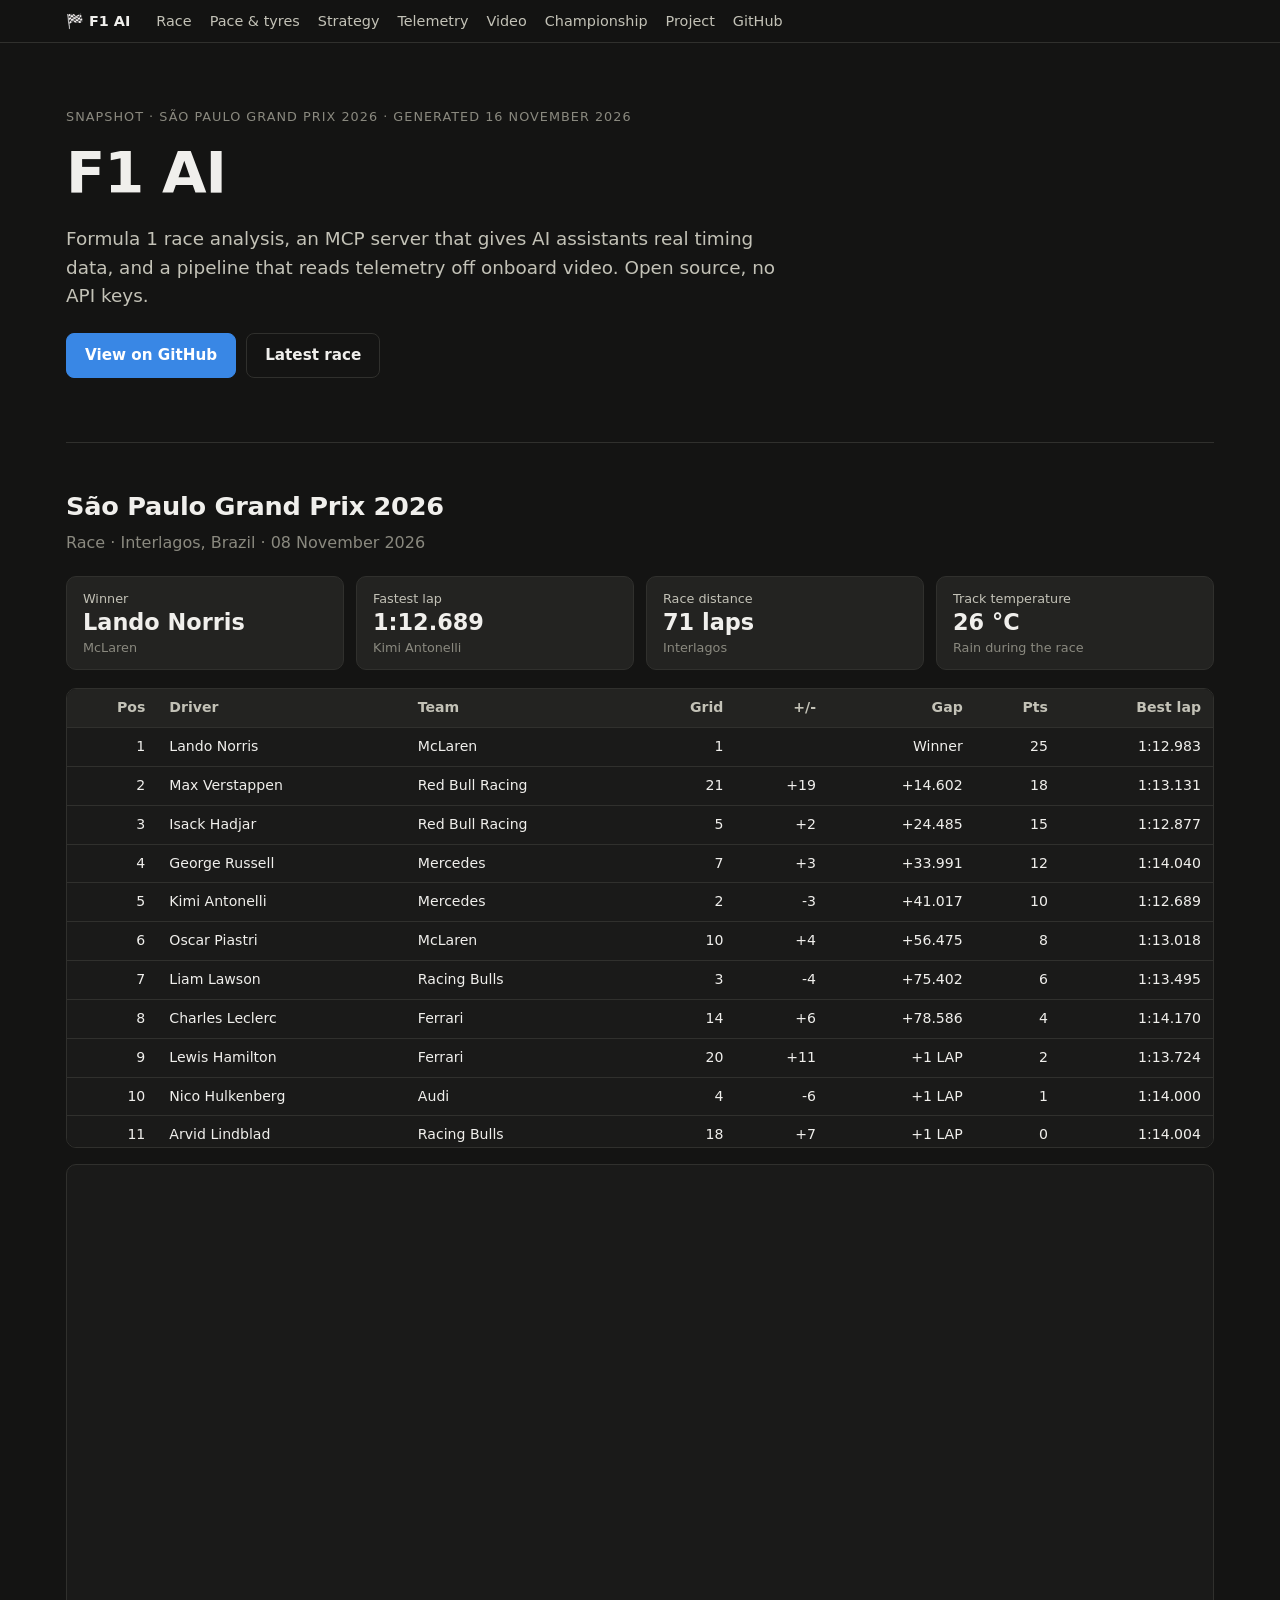
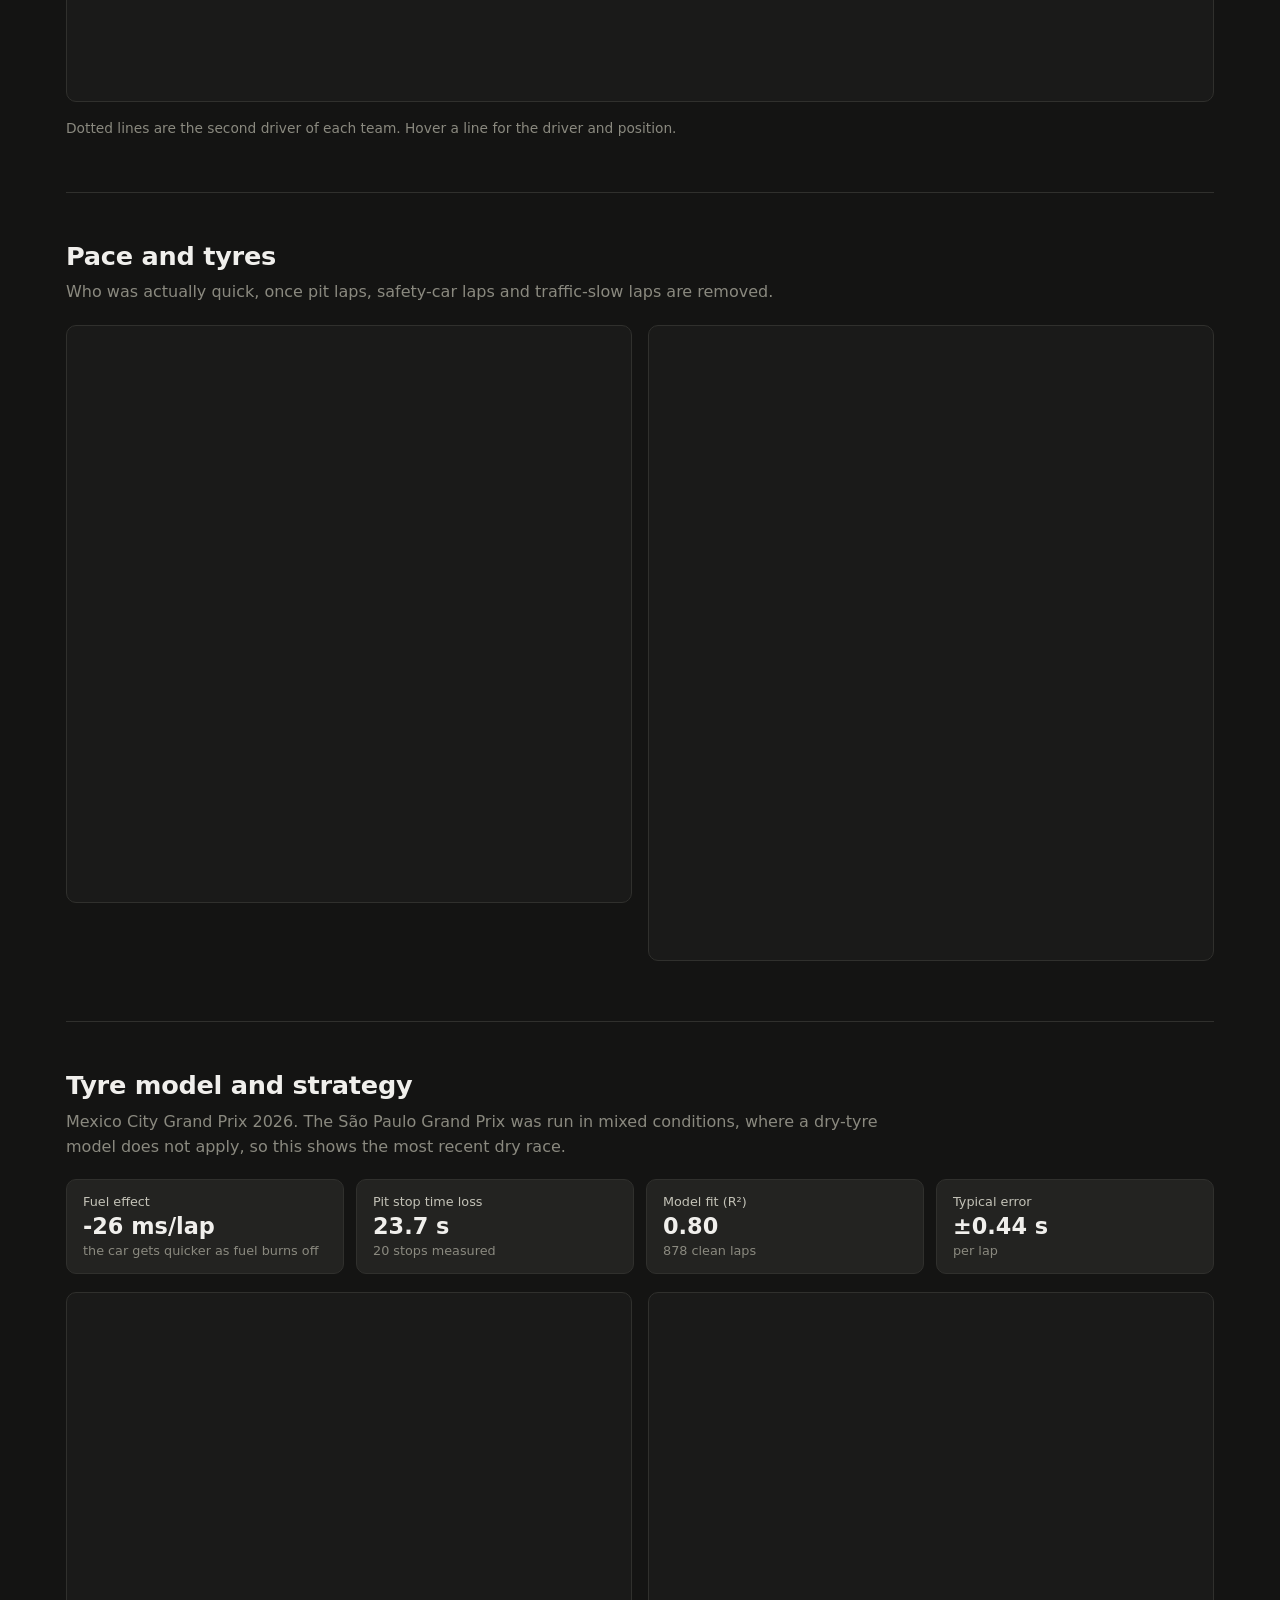
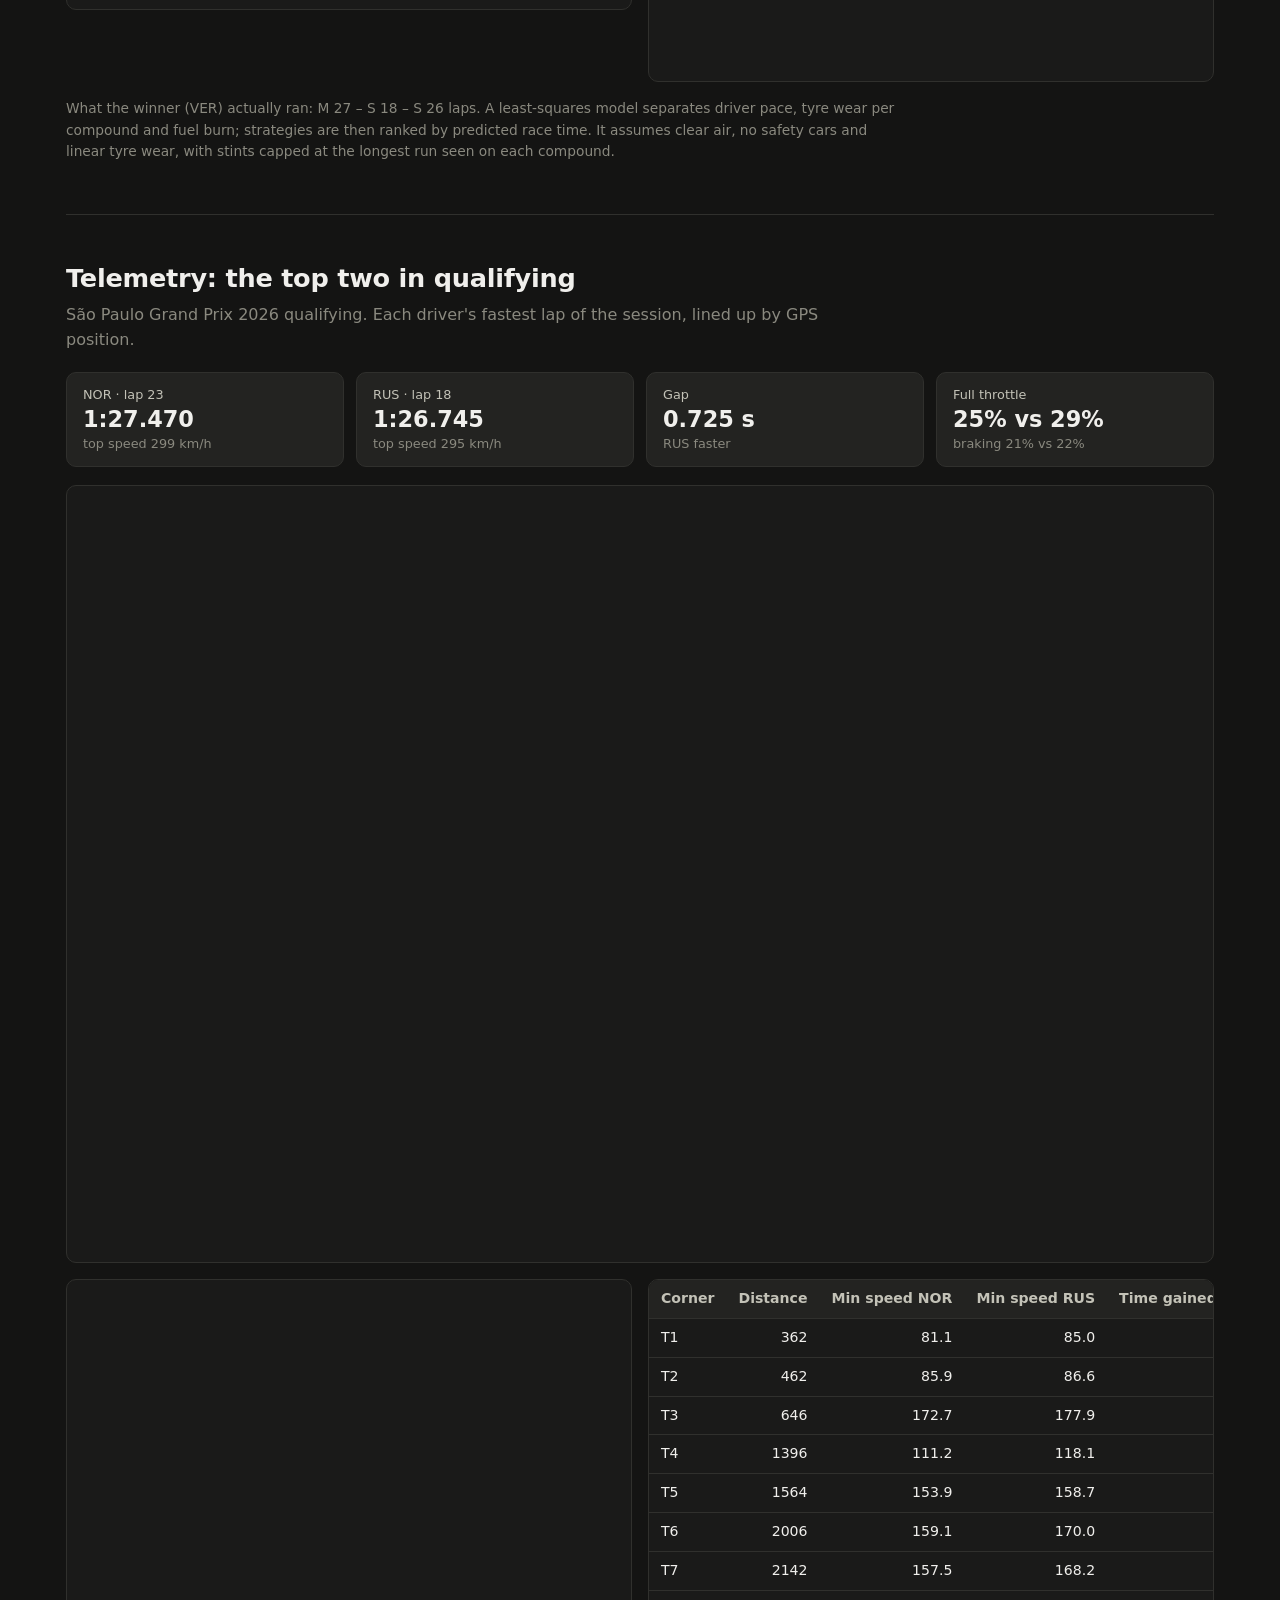
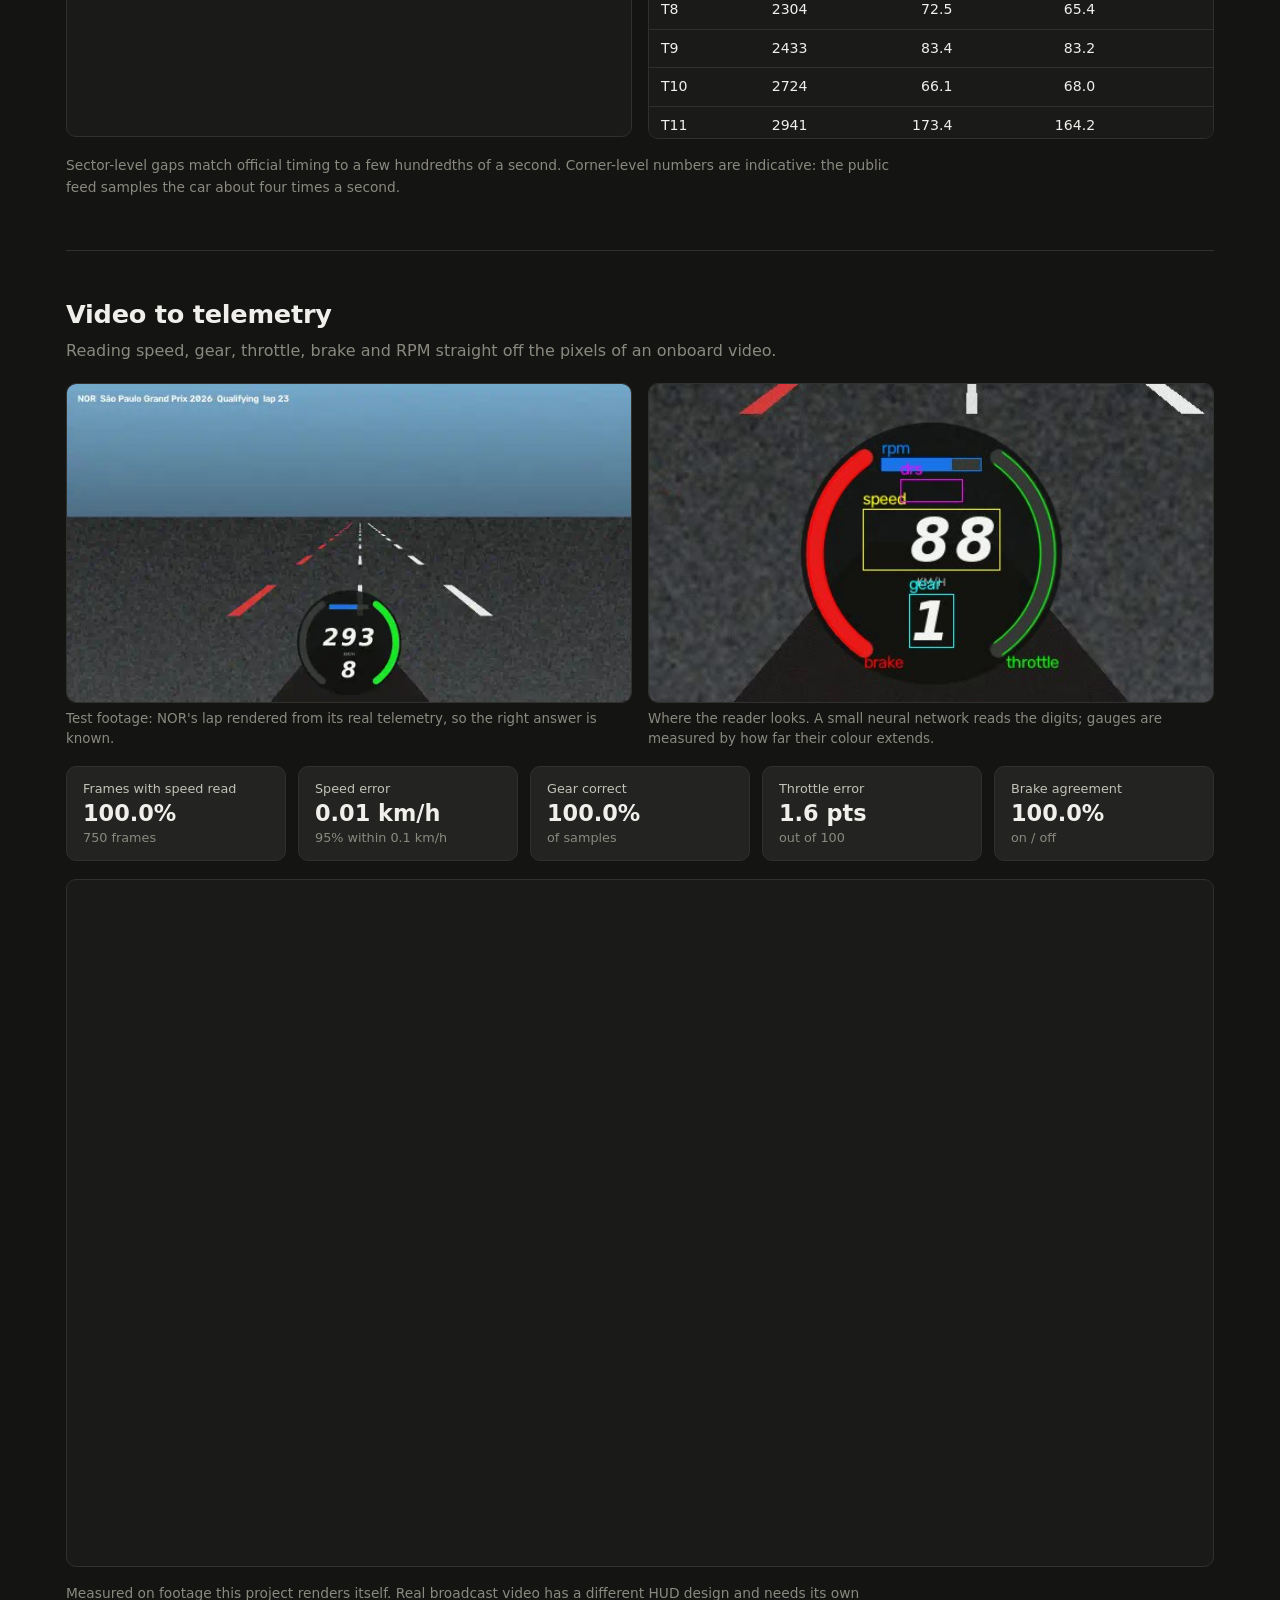
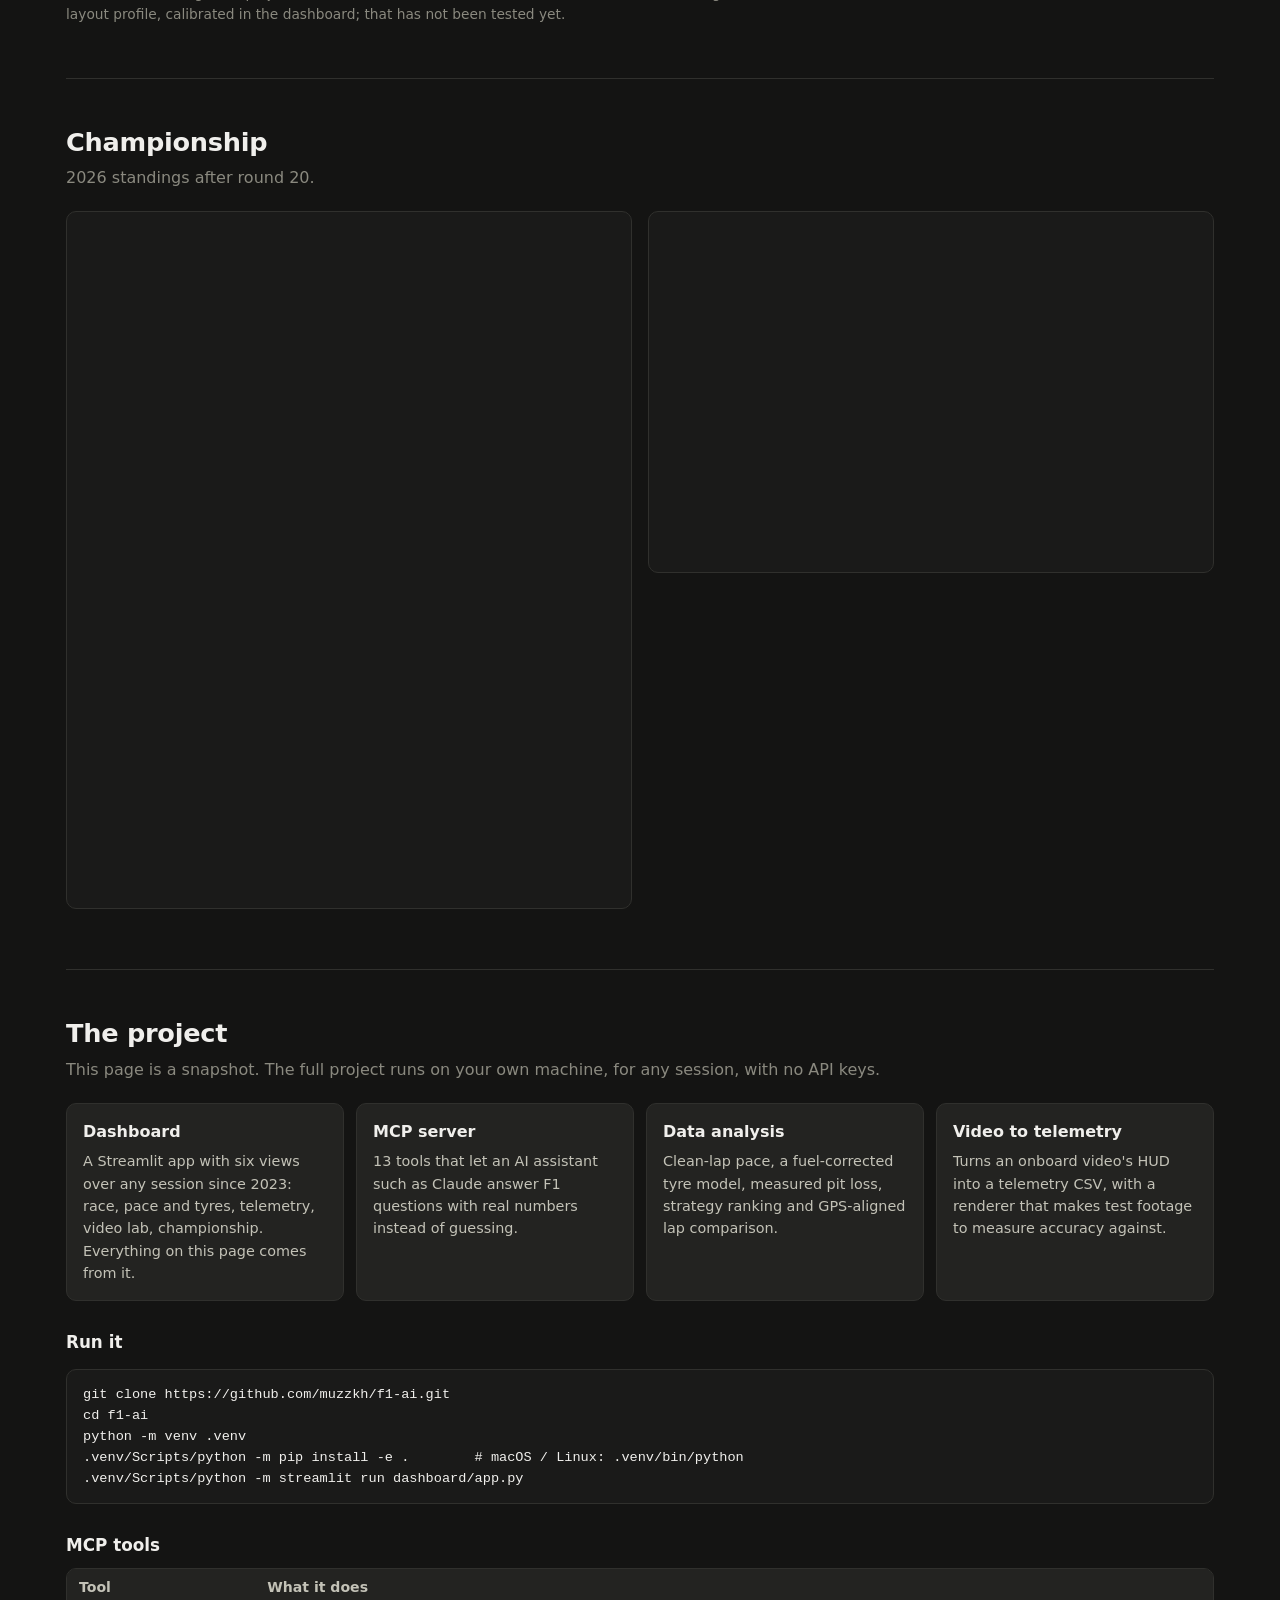
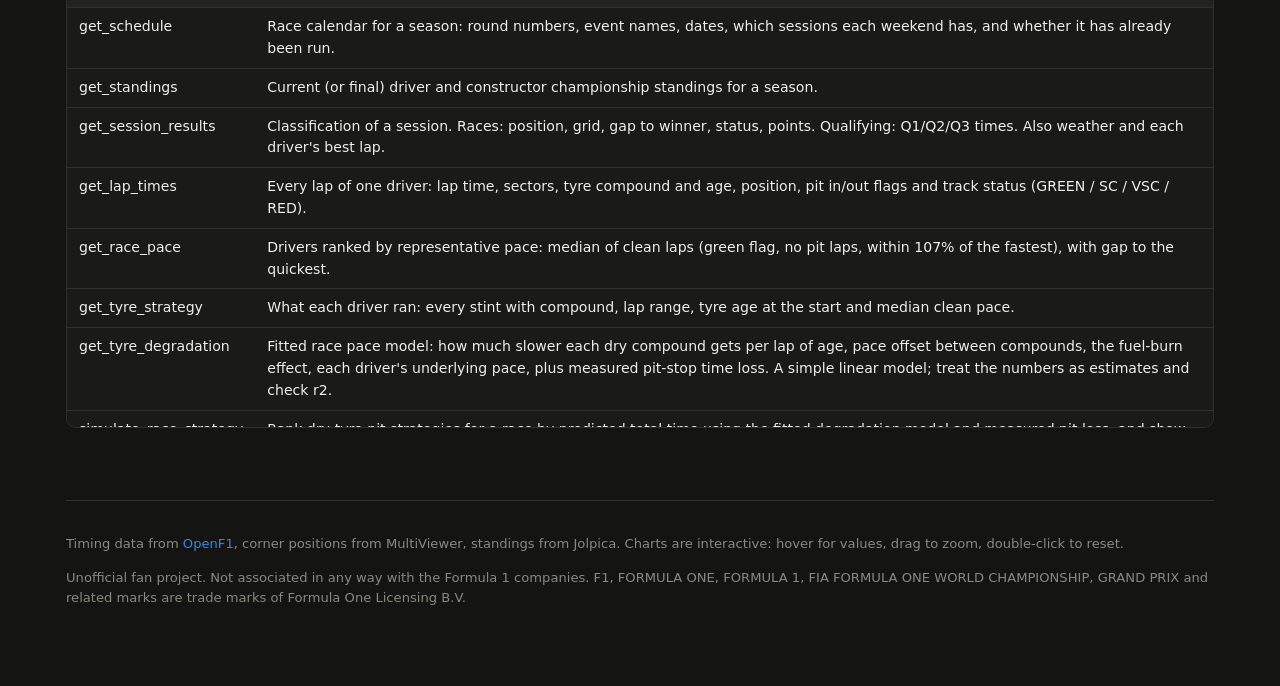
==== commit 03fa910f: "Update website: 2026 São Paulo Grand Prix" ====
--- a/docs/index.html
+++ b/docs/index.html
@@ -90,7 +90,7 @@
   <p class="sub">Mexico City Grand Prix 2026. The São Paulo Grand Prix was run in mixed conditions, where a dry-tyre model does not apply, so this shows the most recent dry race.</p>
   <div class="tiles"><div class="tile"><div class="k">Fuel effect</div><div class="v">-26 ms/lap</div><div class="n">the car gets quicker as fuel burns off</div></div><div class="tile"><div class="k">Pit stop time loss</div><div class="v">23.7 s</div><div class="n">20 stops measured</div></div><div class="tile"><div class="k">Model fit (R²)</div><div class="v">0.80</div><div class="n">878 clean laps</div></div><div class="tile"><div class="k">Typical error</div><div class="v">±0.44 s</div><div class="n">per lap</div></div></div>
   <div class="two">
-    <div class="chart"><div style="height:300px; width:100%;">                            <div id="fig-deg" class="plotly-graph-div" style="height:100%; width:100%;"></div>            <script>                window.PLOTLYENV=window.PLOTLYENV || {};                                if (document.getElementById("fig-deg")) {                    Plotly.newPlot(                        "fig-deg",                        [{"cliponaxis":false,"customdata":[616,262],"hovertemplate":"\u003cb\u003e%{x}\u003c\u002fb\u003e\u003cbr\u003e%{y:+.3f} s per lap of tyre age\u003cbr\u003efitted on %{customdata} laps\u003cextra\u003e\u003c\u002fextra\u003e","marker":{"color":["#e8002d","#f5c400"],"cornerradius":4,"line":{"color":"#1a1a19","width":2}},"text":["+0.023","+0.037"],"textfont":{"color":"#c3c2b7"},"textposition":"outside","x":["Soft","Medium"],"y":[0.02319422008252303,0.03672269853144883],"type":"bar"}],                        {"template":{"data":{"histogram2dcontour":[{"type":"histogram2dcontour","colorbar":{"outlinewidth":0,"ticks":""},"colorscale":[[0.0,"#0d0887"],[0.1111111111111111,"#46039f"],[0.2222222222222222,"#7201a8"],[0.3333333333333333,"#9c179e"],[0.4444444444444444,"#bd3786"],[0.5555555555555556,"#d8576b"],[0.6666666666666666,"#ed7953"],[0.7777777777777778,"#fb9f3a"],[0.8888888888888888,"#fdca26"],[1.0,"#f0f921"]]}],"choropleth":[{"type":"choropleth","colorbar":{"outlinewidth":0,"ticks":""}}],"histogram2d":[{"type":"histogram2d","colorbar":{"outlinewidth":0,"ticks":""},"colorscale":[[0.0,"#0d0887"],[0.1111111111111111,"#46039f"],[0.2222222222222222,"#7201a8"],[0.3333333333333333,"#9c179e"],[0.4444444444444444,"#bd3786"],[0.5555555555555556,"#d8576b"],[0.6666666666666666,"#ed7953"],[0.7777777777777778,"#fb9f3a"],[0.8888888888888888,"#fdca26"],[1.0,"#f0f921"]]}],"heatmap":[{"type":"heatmap","colorbar":{"outlinewidth":0,"ticks":""},"colorscale":[[0.0,"#0d0887"],[0.1111111111111111,"#46039f"],[0.2222222222222222,"#7201a8"],[0.3333333333333333,"#9c179e"],[0.4444444444444444,"#bd3786"],[0.5555555555555556,"#d8576b"],[0.6666666666666666,"#ed7953"],[0.7777777777777778,"#fb9f3a"],[0.8888888888888888,"#fdca26"],[1.0,"#f0f921"]]}],"contourcarpet":[{"type":"contourcarpet","colorbar":{"outlinewidth":0,"ticks":""}}],"contour":[{"type":"contour","colorbar":{"outlinewidth":0,"ticks":""},"colorscale":[[0.0,"#0d0887"],[0.1111111111111111,"#46039f"],[0.2222222222222222,"#7201a8"],[0.3333333333333333,"#9c179e"],[0.4444444444444444,"#bd3786"],[0.5555555555555556,"#d8576b"],[0.6666666666666666,"#ed7953"],[0.7777777777777778,"#fb9f3a"],[0.8888888888888888,"#fdca26"],[1.0,"#f0f921"]]}],"surface":[{"type":"surface","colorbar":{"outlinewidth":0,"ticks":""},"colorscale":[[0.0,"#0d0887"],[0.1111111111111111,"#46039f"],[0.2222222222222222,"#7201a8"],[0.3333333333333333,"#9c179e"],[0.4444444444444444,"#bd3786"],[0.5555555555555556,"#d8576b"],[0.6666666666666666,"#ed7953"],[0.7777777777777778,"#fb9f3a"],[0.8888888888888888,"#fdca26"],[1.0,"#f0f921"]]}],"mesh3d":[{"type":"mesh3d","colorbar":{"outlinewidth":0,"ticks":""}}],"scatter":[{"fillpattern":{"fillmode":"overlay","size":10,"solidity":0.2},"type":"scatter"}],"parcoords":[{"type":"parcoords","line":{"colorbar":{"outlinewidth":0,"ticks":""}}}],"scatterpolargl":[{"type":"scatterpolargl","marker":{"colorbar":{"outlinewidth":0,"ticks":""}}}],"bar":[{"error_x":{"color":"#2a3f5f"},"error_y":{"color":"#2a3f5f"},"marker":{"line":{"color":"#E5ECF6","width":0.5},"pattern":{"fillmode":"overlay","size":10,"solidity":0.2}},"type":"bar"}],"scattergeo":[{"type":"scattergeo","marker":{"colorbar":{"outlinewidth":0,"ticks":""}}}],"scatterpolar":[{"type":"scatterpolar","marker":{"colorbar":{"outlinewidth":0,"ticks":""}}}],"histogram":[{"marker":{"pattern":{"fillmode":"overlay","size":10,"solidity":0.2}},"type":"histogram"}],"scattergl":[{"type":"scattergl","marker":{"colorbar":{"outlinewidth":0,"ticks":""}}}],"scatter3d":[{"type":"scatter3d","line":{"colorbar":{"outlinewidth":0,"ticks":""}},"marker":{"colorbar":{"outlinewidth":0,"ticks":""}}}],"scattermap":[{"type":"scattermap","marker":{"colorbar":{"outlinewidth":0,"ticks":""}}}],"scatterternary":[{"type":"scatterternary","marker":{"colorbar":{"outlinewidth":0,"ticks":""}}}],"scattercarpet":[{"type":"scattercarpet","marker":{"colorbar":{"outlinewidth":0,"ticks":""}}}],"carpet":[{"aaxis":{"endlinecolor":"#2a3f5f","gridcolor":"white","linecolor":"white","minorgridcolor":"white","startlinecolor":"#2a3f5f"},"baxis":{"endlinecolor":"#2a3f5f","gridcolor":"white","linecolor":"white","minorgridcolor":"white","startlinecolor":"#2a3f5f"},"type":"carpet"}],"table":[{"cells":{"fill":{"color":"#EBF0F8"},"line":{"color":"white"}},"header":{"fill":{"color":"#C8D4E3"},"line":{"color":"white"}},"type":"table"}],"barpolar":[{"marker":{"line":{"color":"#E5ECF6","width":0.5},"pattern":{"fillmode":"overlay","size":10,"solidity":0.2}},"type":"barpolar"}],"pie":[{"automargin":true,"type":"pie"}]},"layout":{"autotypenumbers":"strict","colorway":["#636efa","#EF553B","#00cc96","#ab63fa","#FFA15A","#19d3f3","#FF6692","#B6E880","#FF97FF","#FECB52"],"font":{"color":"#2a3f5f"},"hovermode":"closest","hoverlabel":{"align":"left"},"paper_bgcolor":"white","plot_bgcolor":"#E5ECF6","polar":{"bgcolor":"#E5ECF6","angularaxis":{"gridcolor":"white","linecolor":"white","ticks":""},"radialaxis":{"gridcolor":"white","linecolor":"white","ticks":""}},"ternary":{"bgcolor":"#E5ECF6","aaxis":{"gridcolor":"white","linecolor":"white","ticks":""},"baxis":{"gridcolor":"white","linecolor":"white","ticks":""},"caxis":{"gridcolor":"white","linecolor":"white","ticks":""}},"coloraxis":{"colorbar":{"outlinewidth":0,"ticks":""}},"colorscale":{"sequential":[[0.0,"#0d0887"],[0.1111111111111111,"#46039f"],[0.2222222222222222,"#7201a8"],[0.3333333333333333,"#9c179e"],[0.4444444444444444,"#bd3786"],[0.5555555555555556,"#d8576b"],[0.6666666666666666,"#ed7953"],[0.7777777777777778,"#fb9f3a"],[0.8888888888888888,"#fdca26"],[1.0,"#f0f921"]],"sequentialminus":[[0.0,"#0d0887"],[0.1111111111111111,"#46039f"],[0.2222222222222222,"#7201a8"],[0.3333333333333333,"#9c179e"],[0.4444444444444444,"#bd3786"],[0.5555555555555556,"#d8576b"],[0.6666666666666666,"#ed7953"],[0.7777777777777778,"#fb9f3a"],[0.8888888888888888,"#fdca26"],[1.0,"#f0f921"]],"diverging":[[0,"#8e0152"],[0.1,"#c51b7d"],[0.2,"#de77ae"],[0.3,"#f1b6da"],[0.4,"#fde0ef"],[0.5,"#f7f7f7"],[0.6,"#e6f5d0"],[0.7,"#b8e186"],[0.8,"#7fbc41"],[0.9,"#4d9221"],[1,"#276419"]]},"xaxis":{"gridcolor":"white","linecolor":"white","ticks":"","title":{"standoff":15},"zerolinecolor":"white","automargin":true,"zerolinewidth":2},"yaxis":{"gridcolor":"white","linecolor":"white","ticks":"","title":{"standoff":15},"zerolinecolor":"white","automargin":true,"zerolinewidth":2},"scene":{"xaxis":{"backgroundcolor":"#E5ECF6","gridcolor":"white","linecolor":"white","showbackground":true,"ticks":"","zerolinecolor":"white","gridwidth":2},"yaxis":{"backgroundcolor":"#E5ECF6","gridcolor":"white","linecolor":"white","showbackground":true,"ticks":"","zerolinecolor":"white","gridwidth":2},"zaxis":{"backgroundcolor":"#E5ECF6","gridcolor":"white","linecolor":"white","showbackground":true,"ticks":"","zerolinecolor":"white","gridwidth":2}},"shapedefaults":{"line":{"color":"#2a3f5f"}},"annotationdefaults":{"arrowcolor":"#2a3f5f","arrowhead":0,"arrowwidth":1},"geo":{"bgcolor":"white","landcolor":"#E5ECF6","subunitcolor":"white","showland":true,"showlakes":true,"lakecolor":"white"},"title":{"x":0.05}}},"font":{"color":"#c3c2b7","size":12,"family":"Inter, Segoe UI, system-ui, sans-serif"},"title":{"font":{"color":"#f0efec","size":15},"text":"Tyre degradation (s lost per lap of age, fuel-corrected)","x":0,"xanchor":"left"},"margin":{"l":8,"r":16,"t":44,"b":8},"hoverlabel":{"font":{"color":"#f0efec","size":12},"bgcolor":"#232321","bordercolor":"#30302d"},"legend":{"font":{"color":"#c3c2b7"},"orientation":"h","yanchor":"bottom","y":1.0,"xanchor":"right","x":1,"bgcolor":"rgba(0,0,0,0)"},"height":300,"paper_bgcolor":"#1a1a19","plot_bgcolor":"#1a1a19","xaxis":{"tickfont":{"color":"#8a897f"},"title":{"font":{"color":"#c3c2b7"}},"gridcolor":"#30302d","zeroline":false,"linecolor":"#30302d","automargin":true},"yaxis":{"tickfont":{"color":"#8a897f"},"title":{},"gridcolor":"#30302d","zeroline":true,"linecolor":"#30302d","automargin":true,"zerolinecolor":"#8a897f"},"bargap":0.5},                        {"displaylogo": false, "modeBarButtonsToRemove": ["lasso2d", "select2d", "autoScale2d"], "responsive": true}                    )                };            </script>        </div></div>
+    <div class="chart"><div style="height:300px; width:100%;">                            <div id="fig-deg" class="plotly-graph-div" style="height:100%; width:100%;"></div>            <script>                window.PLOTLYENV=window.PLOTLYENV || {};                                if (document.getElementById("fig-deg")) {                    Plotly.newPlot(                        "fig-deg",                        [{"cliponaxis":false,"customdata":[616,262],"hovertemplate":"\u003cb\u003e%{x}\u003c\u002fb\u003e\u003cbr\u003e%{y:+.3f} s per lap of tyre age\u003cbr\u003efitted on %{customdata} laps\u003cextra\u003e\u003c\u002fextra\u003e","marker":{"color":["#e8002d","#f5c400"],"cornerradius":4,"line":{"color":"#1a1a19","width":2}},"text":["+0.023","+0.037"],"textfont":{"color":"#c3c2b7"},"textposition":"outside","x":["Soft","Medium"],"y":[0.023194220082500126,0.03672269853131586],"type":"bar"}],                        {"template":{"data":{"histogram2dcontour":[{"type":"histogram2dcontour","colorbar":{"outlinewidth":0,"ticks":""},"colorscale":[[0.0,"#0d0887"],[0.1111111111111111,"#46039f"],[0.2222222222222222,"#7201a8"],[0.3333333333333333,"#9c179e"],[0.4444444444444444,"#bd3786"],[0.5555555555555556,"#d8576b"],[0.6666666666666666,"#ed7953"],[0.7777777777777778,"#fb9f3a"],[0.8888888888888888,"#fdca26"],[1.0,"#f0f921"]]}],"choropleth":[{"type":"choropleth","colorbar":{"outlinewidth":0,"ticks":""}}],"histogram2d":[{"type":"histogram2d","colorbar":{"outlinewidth":0,"ticks":""},"colorscale":[[0.0,"#0d0887"],[0.1111111111111111,"#46039f"],[0.2222222222222222,"#7201a8"],[0.3333333333333333,"#9c179e"],[0.4444444444444444,"#bd3786"],[0.5555555555555556,"#d8576b"],[0.6666666666666666,"#ed7953"],[0.7777777777777778,"#fb9f3a"],[0.8888888888888888,"#fdca26"],[1.0,"#f0f921"]]}],"heatmap":[{"type":"heatmap","colorbar":{"outlinewidth":0,"ticks":""},"colorscale":[[0.0,"#0d0887"],[0.1111111111111111,"#46039f"],[0.2222222222222222,"#7201a8"],[0.3333333333333333,"#9c179e"],[0.4444444444444444,"#bd3786"],[0.5555555555555556,"#d8576b"],[0.6666666666666666,"#ed7953"],[0.7777777777777778,"#fb9f3a"],[0.8888888888888888,"#fdca26"],[1.0,"#f0f921"]]}],"contourcarpet":[{"type":"contourcarpet","colorbar":{"outlinewidth":0,"ticks":""}}],"contour":[{"type":"contour","colorbar":{"outlinewidth":0,"ticks":""},"colorscale":[[0.0,"#0d0887"],[0.1111111111111111,"#46039f"],[0.2222222222222222,"#7201a8"],[0.3333333333333333,"#9c179e"],[0.4444444444444444,"#bd3786"],[0.5555555555555556,"#d8576b"],[0.6666666666666666,"#ed7953"],[0.7777777777777778,"#fb9f3a"],[0.8888888888888888,"#fdca26"],[1.0,"#f0f921"]]}],"surface":[{"type":"surface","colorbar":{"outlinewidth":0,"ticks":""},"colorscale":[[0.0,"#0d0887"],[0.1111111111111111,"#46039f"],[0.2222222222222222,"#7201a8"],[0.3333333333333333,"#9c179e"],[0.4444444444444444,"#bd3786"],[0.5555555555555556,"#d8576b"],[0.6666666666666666,"#ed7953"],[0.7777777777777778,"#fb9f3a"],[0.8888888888888888,"#fdca26"],[1.0,"#f0f921"]]}],"mesh3d":[{"type":"mesh3d","colorbar":{"outlinewidth":0,"ticks":""}}],"scatter":[{"fillpattern":{"fillmode":"overlay","size":10,"solidity":0.2},"type":"scatter"}],"parcoords":[{"type":"parcoords","line":{"colorbar":{"outlinewidth":0,"ticks":""}}}],"scatterpolargl":[{"type":"scatterpolargl","marker":{"colorbar":{"outlinewidth":0,"ticks":""}}}],"bar":[{"error_x":{"color":"#2a3f5f"},"error_y":{"color":"#2a3f5f"},"marker":{"line":{"color":"#E5ECF6","width":0.5},"pattern":{"fillmode":"overlay","size":10,"solidity":0.2}},"type":"bar"}],"scattergeo":[{"type":"scattergeo","marker":{"colorbar":{"outlinewidth":0,"ticks":""}}}],"scatterpolar":[{"type":"scatterpolar","marker":{"colorbar":{"outlinewidth":0,"ticks":""}}}],"histogram":[{"marker":{"pattern":{"fillmode":"overlay","size":10,"solidity":0.2}},"type":"histogram"}],"scattergl":[{"type":"scattergl","marker":{"colorbar":{"outlinewidth":0,"ticks":""}}}],"scatter3d":[{"type":"scatter3d","line":{"colorbar":{"outlinewidth":0,"ticks":""}},"marker":{"colorbar":{"outlinewidth":0,"ticks":""}}}],"scattermap":[{"type":"scattermap","marker":{"colorbar":{"outlinewidth":0,"ticks":""}}}],"scatterternary":[{"type":"scatterternary","marker":{"colorbar":{"outlinewidth":0,"ticks":""}}}],"scattercarpet":[{"type":"scattercarpet","marker":{"colorbar":{"outlinewidth":0,"ticks":""}}}],"carpet":[{"aaxis":{"endlinecolor":"#2a3f5f","gridcolor":"white","linecolor":"white","minorgridcolor":"white","startlinecolor":"#2a3f5f"},"baxis":{"endlinecolor":"#2a3f5f","gridcolor":"white","linecolor":"white","minorgridcolor":"white","startlinecolor":"#2a3f5f"},"type":"carpet"}],"table":[{"cells":{"fill":{"color":"#EBF0F8"},"line":{"color":"white"}},"header":{"fill":{"color":"#C8D4E3"},"line":{"color":"white"}},"type":"table"}],"barpolar":[{"marker":{"line":{"color":"#E5ECF6","width":0.5},"pattern":{"fillmode":"overlay","size":10,"solidity":0.2}},"type":"barpolar"}],"pie":[{"automargin":true,"type":"pie"}]},"layout":{"autotypenumbers":"strict","colorway":["#636efa","#EF553B","#00cc96","#ab63fa","#FFA15A","#19d3f3","#FF6692","#B6E880","#FF97FF","#FECB52"],"font":{"color":"#2a3f5f"},"hovermode":"closest","hoverlabel":{"align":"left"},"paper_bgcolor":"white","plot_bgcolor":"#E5ECF6","polar":{"bgcolor":"#E5ECF6","angularaxis":{"gridcolor":"white","linecolor":"white","ticks":""},"radialaxis":{"gridcolor":"white","linecolor":"white","ticks":""}},"ternary":{"bgcolor":"#E5ECF6","aaxis":{"gridcolor":"white","linecolor":"white","ticks":""},"baxis":{"gridcolor":"white","linecolor":"white","ticks":""},"caxis":{"gridcolor":"white","linecolor":"white","ticks":""}},"coloraxis":{"colorbar":{"outlinewidth":0,"ticks":""}},"colorscale":{"sequential":[[0.0,"#0d0887"],[0.1111111111111111,"#46039f"],[0.2222222222222222,"#7201a8"],[0.3333333333333333,"#9c179e"],[0.4444444444444444,"#bd3786"],[0.5555555555555556,"#d8576b"],[0.6666666666666666,"#ed7953"],[0.7777777777777778,"#fb9f3a"],[0.8888888888888888,"#fdca26"],[1.0,"#f0f921"]],"sequentialminus":[[0.0,"#0d0887"],[0.1111111111111111,"#46039f"],[0.2222222222222222,"#7201a8"],[0.3333333333333333,"#9c179e"],[0.4444444444444444,"#bd3786"],[0.5555555555555556,"#d8576b"],[0.6666666666666666,"#ed7953"],[0.7777777777777778,"#fb9f3a"],[0.8888888888888888,"#fdca26"],[1.0,"#f0f921"]],"diverging":[[0,"#8e0152"],[0.1,"#c51b7d"],[0.2,"#de77ae"],[0.3,"#f1b6da"],[0.4,"#fde0ef"],[0.5,"#f7f7f7"],[0.6,"#e6f5d0"],[0.7,"#b8e186"],[0.8,"#7fbc41"],[0.9,"#4d9221"],[1,"#276419"]]},"xaxis":{"gridcolor":"white","linecolor":"white","ticks":"","title":{"standoff":15},"zerolinecolor":"white","automargin":true,"zerolinewidth":2},"yaxis":{"gridcolor":"white","linecolor":"white","ticks":"","title":{"standoff":15},"zerolinecolor":"white","automargin":true,"zerolinewidth":2},"scene":{"xaxis":{"backgroundcolor":"#E5ECF6","gridcolor":"white","linecolor":"white","showbackground":true,"ticks":"","zerolinecolor":"white","gridwidth":2},"yaxis":{"backgroundcolor":"#E5ECF6","gridcolor":"white","linecolor":"white","showbackground":true,"ticks":"","zerolinecolor":"white","gridwidth":2},"zaxis":{"backgroundcolor":"#E5ECF6","gridcolor":"white","linecolor":"white","showbackground":true,"ticks":"","zerolinecolor":"white","gridwidth":2}},"shapedefaults":{"line":{"color":"#2a3f5f"}},"annotationdefaults":{"arrowcolor":"#2a3f5f","arrowhead":0,"arrowwidth":1},"geo":{"bgcolor":"white","landcolor":"#E5ECF6","subunitcolor":"white","showland":true,"showlakes":true,"lakecolor":"white"},"title":{"x":0.05}}},"font":{"color":"#c3c2b7","size":12,"family":"Inter, Segoe UI, system-ui, sans-serif"},"title":{"font":{"color":"#f0efec","size":15},"text":"Tyre degradation (s lost per lap of age, fuel-corrected)","x":0,"xanchor":"left"},"margin":{"l":8,"r":16,"t":44,"b":8},"hoverlabel":{"font":{"color":"#f0efec","size":12},"bgcolor":"#232321","bordercolor":"#30302d"},"legend":{"font":{"color":"#c3c2b7"},"orientation":"h","yanchor":"bottom","y":1.0,"xanchor":"right","x":1,"bgcolor":"rgba(0,0,0,0)"},"height":300,"paper_bgcolor":"#1a1a19","plot_bgcolor":"#1a1a19","xaxis":{"tickfont":{"color":"#8a897f"},"title":{"font":{"color":"#c3c2b7"}},"gridcolor":"#30302d","zeroline":false,"linecolor":"#30302d","automargin":true},"yaxis":{"tickfont":{"color":"#8a897f"},"title":{},"gridcolor":"#30302d","zeroline":true,"linecolor":"#30302d","automargin":true,"zerolinecolor":"#8a897f"},"bargap":0.5},                        {"displaylogo": false, "modeBarButtonsToRemove": ["lasso2d", "select2d", "autoScale2d"], "responsive": true}                    )                };            </script>        </div></div>
     <div class="chart"><div style="height:372px; width:100%;">                            <div id="fig-strategy" class="plotly-graph-div" style="height:100%; width:100%;"></div>            <script>                window.PLOTLYENV=window.PLOTLYENV || {};                                if (document.getElementById("fig-strategy")) {                    Plotly.newPlot(                        "fig-strategy",                        [{"base":[0,28,0,26,0,44,18,44,0,20,40],"customdata":["Soft: laps 1-43 (43 laps)","Soft: laps 29-71 (43 laps)","Soft: laps 1-26 (26 laps)","Soft: laps 27-53 (27 laps)","Soft: laps 1-26 (26 laps)","Soft: laps 45-71 (27 laps)","Soft: laps 19-44 (26 laps)","Soft: laps 45-71 (27 laps)","Soft: laps 1-31 (31 laps)","Soft: laps 21-51 (31 laps)","Soft: laps 41-71 (31 laps)"],"hovertemplate":"%{customdata}\u003cextra\u003e\u003c\u002fextra\u003e","marker":{"color":"#e8002d","cornerradius":3,"line":{"color":"#1a1a19","width":2}},"name":"Soft","orientation":"h","x":{"dtype":"i1","bdata":"KysaGxobGhsfHx8="},"y":["1. S-M  +0.0s","2. M-S  +0.0s","3. S-S-M  +10.4s","3. S-S-M  +10.4s","4. S-M-S  +10.4s","4. S-M-S  +10.4s","5. M-S-S  +10.4s","5. M-S-S  +10.4s","6. S-M-M  +13.3s","7. M-S-M  +13.3s","8. M-M-S  +13.3s"],"type":"bar"},{"base":[43,0,53,26,0,31,51,0,51,0,20],"customdata":["Medium: laps 44-71 (28 laps)","Medium: laps 1-28 (28 laps)","Medium: laps 54-71 (18 laps)","Medium: laps 27-44 (18 laps)","Medium: laps 1-18 (18 laps)","Medium: laps 32-51 (20 laps)","Medium: laps 52-71 (20 laps)","Medium: laps 1-20 (20 laps)","Medium: laps 52-71 (20 laps)","Medium: laps 1-20 (20 laps)","Medium: laps 21-40 (20 laps)"],"hovertemplate":"%{customdata}\u003cextra\u003e\u003c\u002fextra\u003e","marker":{"color":"#f5c400","cornerradius":3,"line":{"color":"#1a1a19","width":2}},"name":"Medium","orientation":"h","x":{"dtype":"i1","bdata":"HBwSEhIUFBQUFBQ="},"y":["1. S-M  +0.0s","2. M-S  +0.0s","3. S-S-M  +10.4s","4. S-M-S  +10.4s","5. M-S-S  +10.4s","6. S-M-M  +13.3s","6. S-M-M  +13.3s","7. M-S-M  +13.3s","7. M-S-M  +13.3s","8. M-M-S  +13.3s","8. M-M-S  +13.3s"],"type":"bar"}],                        {"template":{"data":{"histogram2dcontour":[{"type":"histogram2dcontour","colorbar":{"outlinewidth":0,"ticks":""},"colorscale":[[0.0,"#0d0887"],[0.1111111111111111,"#46039f"],[0.2222222222222222,"#7201a8"],[0.3333333333333333,"#9c179e"],[0.4444444444444444,"#bd3786"],[0.5555555555555556,"#d8576b"],[0.6666666666666666,"#ed7953"],[0.7777777777777778,"#fb9f3a"],[0.8888888888888888,"#fdca26"],[1.0,"#f0f921"]]}],"choropleth":[{"type":"choropleth","colorbar":{"outlinewidth":0,"ticks":""}}],"histogram2d":[{"type":"histogram2d","colorbar":{"outlinewidth":0,"ticks":""},"colorscale":[[0.0,"#0d0887"],[0.1111111111111111,"#46039f"],[0.2222222222222222,"#7201a8"],[0.3333333333333333,"#9c179e"],[0.4444444444444444,"#bd3786"],[0.5555555555555556,"#d8576b"],[0.6666666666666666,"#ed7953"],[0.7777777777777778,"#fb9f3a"],[0.8888888888888888,"#fdca26"],[1.0,"#f0f921"]]}],"heatmap":[{"type":"heatmap","colorbar":{"outlinewidth":0,"ticks":""},"colorscale":[[0.0,"#0d0887"],[0.1111111111111111,"#46039f"],[0.2222222222222222,"#7201a8"],[0.3333333333333333,"#9c179e"],[0.4444444444444444,"#bd3786"],[0.5555555555555556,"#d8576b"],[0.6666666666666666,"#ed7953"],[0.7777777777777778,"#fb9f3a"],[0.8888888888888888,"#fdca26"],[1.0,"#f0f921"]]}],"contourcarpet":[{"type":"contourcarpet","colorbar":{"outlinewidth":0,"ticks":""}}],"contour":[{"type":"contour","colorbar":{"outlinewidth":0,"ticks":""},"colorscale":[[0.0,"#0d0887"],[0.1111111111111111,"#46039f"],[0.2222222222222222,"#7201a8"],[0.3333333333333333,"#9c179e"],[0.4444444444444444,"#bd3786"],[0.5555555555555556,"#d8576b"],[0.6666666666666666,"#ed7953"],[0.7777777777777778,"#fb9f3a"],[0.8888888888888888,"#fdca26"],[1.0,"#f0f921"]]}],"surface":[{"type":"surface","colorbar":{"outlinewidth":0,"ticks":""},"colorscale":[[0.0,"#0d0887"],[0.1111111111111111,"#46039f"],[0.2222222222222222,"#7201a8"],[0.3333333333333333,"#9c179e"],[0.4444444444444444,"#bd3786"],[0.5555555555555556,"#d8576b"],[0.6666666666666666,"#ed7953"],[0.7777777777777778,"#fb9f3a"],[0.8888888888888888,"#fdca26"],[1.0,"#f0f921"]]}],"mesh3d":[{"type":"mesh3d","colorbar":{"outlinewidth":0,"ticks":""}}],"scatter":[{"fillpattern":{"fillmode":"overlay","size":10,"solidity":0.2},"type":"scatter"}],"parcoords":[{"type":"parcoords","line":{"colorbar":{"outlinewidth":0,"ticks":""}}}],"scatterpolargl":[{"type":"scatterpolargl","marker":{"colorbar":{"outlinewidth":0,"ticks":""}}}],"bar":[{"error_x":{"color":"#2a3f5f"},"error_y":{"color":"#2a3f5f"},"marker":{"line":{"color":"#E5ECF6","width":0.5},"pattern":{"fillmode":"overlay","size":10,"solidity":0.2}},"type":"bar"}],"scattergeo":[{"type":"scattergeo","marker":{"colorbar":{"outlinewidth":0,"ticks":""}}}],"scatterpolar":[{"type":"scatterpolar","marker":{"colorbar":{"outlinewidth":0,"ticks":""}}}],"histogram":[{"marker":{"pattern":{"fillmode":"overlay","size":10,"solidity":0.2}},"type":"histogram"}],"scattergl":[{"type":"scattergl","marker":{"colorbar":{"outlinewidth":0,"ticks":""}}}],"scatter3d":[{"type":"scatter3d","line":{"colorbar":{"outlinewidth":0,"ticks":""}},"marker":{"colorbar":{"outlinewidth":0,"ticks":""}}}],"scattermap":[{"type":"scattermap","marker":{"colorbar":{"outlinewidth":0,"ticks":""}}}],"scatterternary":[{"type":"scatterternary","marker":{"colorbar":{"outlinewidth":0,"ticks":""}}}],"scattercarpet":[{"type":"scattercarpet","marker":{"colorbar":{"outlinewidth":0,"ticks":""}}}],"carpet":[{"aaxis":{"endlinecolor":"#2a3f5f","gridcolor":"white","linecolor":"white","minorgridcolor":"white","startlinecolor":"#2a3f5f"},"baxis":{"endlinecolor":"#2a3f5f","gridcolor":"white","linecolor":"white","minorgridcolor":"white","startlinecolor":"#2a3f5f"},"type":"carpet"}],"table":[{"cells":{"fill":{"color":"#EBF0F8"},"line":{"color":"white"}},"header":{"fill":{"color":"#C8D4E3"},"line":{"color":"white"}},"type":"table"}],"barpolar":[{"marker":{"line":{"color":"#E5ECF6","width":0.5},"pattern":{"fillmode":"overlay","size":10,"solidity":0.2}},"type":"barpolar"}],"pie":[{"automargin":true,"type":"pie"}]},"layout":{"autotypenumbers":"strict","colorway":["#636efa","#EF553B","#00cc96","#ab63fa","#FFA15A","#19d3f3","#FF6692","#B6E880","#FF97FF","#FECB52"],"font":{"color":"#2a3f5f"},"hovermode":"closest","hoverlabel":{"align":"left"},"paper_bgcolor":"white","plot_bgcolor":"#E5ECF6","polar":{"bgcolor":"#E5ECF6","angularaxis":{"gridcolor":"white","linecolor":"white","ticks":""},"radialaxis":{"gridcolor":"white","linecolor":"white","ticks":""}},"ternary":{"bgcolor":"#E5ECF6","aaxis":{"gridcolor":"white","linecolor":"white","ticks":""},"baxis":{"gridcolor":"white","linecolor":"white","ticks":""},"caxis":{"gridcolor":"white","linecolor":"white","ticks":""}},"coloraxis":{"colorbar":{"outlinewidth":0,"ticks":""}},"colorscale":{"sequential":[[0.0,"#0d0887"],[0.1111111111111111,"#46039f"],[0.2222222222222222,"#7201a8"],[0.3333333333333333,"#9c179e"],[0.4444444444444444,"#bd3786"],[0.5555555555555556,"#d8576b"],[0.6666666666666666,"#ed7953"],[0.7777777777777778,"#fb9f3a"],[0.8888888888888888,"#fdca26"],[1.0,"#f0f921"]],"sequentialminus":[[0.0,"#0d0887"],[0.1111111111111111,"#46039f"],[0.2222222222222222,"#7201a8"],[0.3333333333333333,"#9c179e"],[0.4444444444444444,"#bd3786"],[0.5555555555555556,"#d8576b"],[0.6666666666666666,"#ed7953"],[0.7777777777777778,"#fb9f3a"],[0.8888888888888888,"#fdca26"],[1.0,"#f0f921"]],"diverging":[[0,"#8e0152"],[0.1,"#c51b7d"],[0.2,"#de77ae"],[0.3,"#f1b6da"],[0.4,"#fde0ef"],[0.5,"#f7f7f7"],[0.6,"#e6f5d0"],[0.7,"#b8e186"],[0.8,"#7fbc41"],[0.9,"#4d9221"],[1,"#276419"]]},"xaxis":{"gridcolor":"white","linecolor":"white","ticks":"","title":{"standoff":15},"zerolinecolor":"white","automargin":true,"zerolinewidth":2},"yaxis":{"gridcolor":"white","linecolor":"white","ticks":"","title":{"standoff":15},"zerolinecolor":"white","automargin":true,"zerolinewidth":2},"scene":{"xaxis":{"backgroundcolor":"#E5ECF6","gridcolor":"white","linecolor":"white","showbackground":true,"ticks":"","zerolinecolor":"white","gridwidth":2},"yaxis":{"backgroundcolor":"#E5ECF6","gridcolor":"white","linecolor":"white","showbackground":true,"ticks":"","zerolinecolor":"white","gridwidth":2},"zaxis":{"backgroundcolor":"#E5ECF6","gridcolor":"white","linecolor":"white","showbackground":true,"ticks":"","zerolinecolor":"white","gridwidth":2}},"shapedefaults":{"line":{"color":"#2a3f5f"}},"annotationdefaults":{"arrowcolor":"#2a3f5f","arrowhead":0,"arrowwidth":1},"geo":{"bgcolor":"white","landcolor":"#E5ECF6","subunitcolor":"white","showland":true,"showlakes":true,"lakecolor":"white"},"title":{"x":0.05}}},"barmode":"overlay","bargap":0.28,"font":{"color":"#c3c2b7","size":12,"family":"Inter, Segoe UI, system-ui, sans-serif"},"title":{"font":{"color":"#f0efec","size":15},"text":"Predicted fastest strategies","x":0,"xanchor":"left"},"margin":{"l":8,"r":16,"t":44,"b":8},"hoverlabel":{"font":{"color":"#f0efec","size":12},"bgcolor":"#232321","bordercolor":"#30302d"},"legend":{"font":{"color":"#c3c2b7"},"orientation":"h","yanchor":"bottom","y":1.0,"xanchor":"right","x":1,"bgcolor":"rgba(0,0,0,0)"},"height":372,"paper_bgcolor":"#1a1a19","plot_bgcolor":"#1a1a19","xaxis":{"tickfont":{"color":"#8a897f"},"title":{"text":"Lap"},"gridcolor":"#30302d","zeroline":false,"linecolor":"#30302d","automargin":true,"range":[0,71]},"yaxis":{"tickfont":{"color":"#c3c2b7"},"title":{"font":{"color":"#c3c2b7"}},"gridcolor":"#1a1a19","zeroline":false,"linecolor":"#30302d","automargin":true,"categoryorder":"array","categoryarray":["8. M-M-S  +13.3s","7. M-S-M  +13.3s","6. S-M-M  +13.3s","5. M-S-S  +10.4s","4. S-M-S  +10.4s","3. S-S-M  +10.4s","2. M-S  +0.0s","1. S-M  +0.0s"]}},                        {"displaylogo": false, "modeBarButtonsToRemove": ["lasso2d", "select2d", "autoScale2d"], "responsive": true}                    )                };            </script>        </div></div>
   </div>
   <p class="note">What the winner (VER) actually ran: M 27 – S 18 – S 26 laps. A least-squares model separates driver pace,
@@ -101,9 +101,9 @@
   <h2>Telemetry: the top two in qualifying</h2>
   <p class="sub">São Paulo Grand Prix 2026 qualifying. Each driver's fastest lap of the session, lined up by GPS position.</p>
   <div class="tiles"><div class="tile"><div class="k">NOR · lap 23</div><div class="v">1:27.470</div><div class="n">top speed 299 km/h</div></div><div class="tile"><div class="k">RUS · lap 18</div><div class="v">1:26.745</div><div class="n">top speed 295 km/h</div></div><div class="tile"><div class="k">Gap</div><div class="v">0.725 s</div><div class="n">RUS faster</div></div><div class="tile"><div class="k">Full throttle</div><div class="v">25% vs 29%</div><div class="n">braking 21% vs 22%</div></div></div>
-  <div class="chart"><div style="height:760px; width:100%;">                            <div id="fig-telemetry" class="plotly-graph-div" style="height:100%; width:100%;"></div>            <script>                window.PLOTLYENV=window.PLOTLYENV || {};                                if (document.getElementById("fig-telemetry")) {                    Plotly.newPlot(                        "fig-telemetry",                        [{"hovertemplate":"NOR %{y:.0f} km\u002fh\u003cextra\u003e\u003c\u002fextra\u003e","legendgroup":"NOR","line":{"color":"#3987e5","shape":"linear","width":2},"mode":"lines","name":"NOR","showlegend":true,"x":{"dtype":"f8","bdata":"[base64]\[base64]\[base64]\[base64]\[base64]"},"y":{"dtype":"f8","bdata":"[base64]\u002fDm9ZCckAcaDPuEDNyQOwAo0BLI3JAvZkSk4UTckCNMoLlvwNyQF7L8Tf683FA6nmFa\u002fiqcUAlK5mmqU5xQGDcrOFa8nBAm43AHAyWcEDWPtRXvTlwQGSEROfv129AYfvtDtM\[base64]\[base64]\u002f\u002fiObRZQPuNEehf0VpAFEwj7YXuW0Cg4xfDqp5cQO9SkpZG3VxA9onrfDzkXEB0iyjY1bJcQHJlou9kk1xAAAAAAACAXECJLLY9imhcQAAAAAAAQFxAAAAAAABAXEDxX5QLpYxcQNNuU\u002fc2D11AuJPdEU\u002fCXUBW92pWj\u002f5dQFm9UVSHrV5A8dxQB6RJX0CyAiX5HgZgQLHa05OerGBAV7VkHXBXYUD8j\[base64]\[base64]\u002fKXwK2gFvQBWJbSA5M29AK+heNphkb0BAR1BM95VvQFekL\u002fLgvW9AV6Qv8mDjb0As0hd5cARwQCzSF3kwF3BALNIXefApcEAybZNNTz1wQMunNf75UHBAZOLXrqRkcED9HHpfT3hwQIBErwxRjHBAnCrgk4qgcEC5EBEbxLRwQNb2QaL9yHBA89xyKTfdcEBqo+O+aetwQKffH\u002ful+HBA4xtcN+IFcUAfWJhzHhNxQPOvfoNvIHFAQ7IB4bUwcUCUtIQ+\[base64]\[base64]\u002fDkzuNPcEA4kJUQZMZvQDI\u002fYYMA7W5ALtZTRH4ebkDuu68CZHptQK6hC8FJ1mxAXdOjeVcpbEDB1WDNLhxrQCXYHSEGD2pA0crWWOQIaUASJTQwLBpoQAFi0sicLGdAUYRKbVxLZkDVi00r7mxlQFOa9jS0qGRA0aifPnrkY0BQt0hIQCBjQM7F8VEGXGJA+St6OmvYYUCl\u002fP60+l5hQPbowwPn42BAmSzzPvVtYEAbZeAAqfxfQOQYcDH5Il9AJga7BahnXkDYjPgjnOBdQLKKP\u002f2ZZ11AdHK0Nv7hXECjkLVJQVZcQKllypDg8VtAp\u002fUsUPrMW0CpNDHyKvdbQEsYGcRDTFxAG+SWrFOdXEBTD9bNIehcQIs6Fe\u002fvMl1A6qxoz4i9XUBTlkbCoFVeQLt\[base64]\u002f62hAQPD\u002fMQNCaUCfedrHq59pQP4CtV1U\[base64]\u002f1HrZkhb0AjQN\u002fNskBvQA+Ddu7LX29A\u002fMUND+V+b0DoCKUv\u002fp1vQNRLPFAXvW9AwI7TcDDcb0Cm+WiAqgNwQBGQ0hYUGnBA1mYafk0wcEC6F\u002fNNHz5wQJ7Iyx3xS3BAgnmk7cJZcEAbsGqNbGZwQNTAIXAicnBAjtHYUth9cEBH4o81jolwQC19\u002fnYMk3BA8MbbDtSZcEC1Ypv5NKFwQP2IazWqrnBARa87cR+8cECN1QutlMlwQKC88yD803BAGlvbmprbcECT+cIUOeNwQA2Yqo7X6nBATxOtj2vzcEDlqUMmAv5wQHxA2ryYCHFACZAg21ERcUD679EStRVxQOtPg0oYGnFA3K80gnsecUB\u002fAz4rpw5xQLW1+Dci9HBA62ezRJ3ZcEBPYZp2FJ5wQO52ztzET3BAjowCQ3UBcEB6GhZBAGNvQL8VN1pQsm5ABRFYc6ABbkAWBW\u002fwBE5tQBG\u002fO0DOlmxADHkIkJffa0AHM9XfYChrQALtoS8qcWpAgospJ9e+aUD+l\u002ffut5tpQBX\u002fJUWNY2lAd64VEZjcaEDZXQXdolVoQDsN9aitzmdAnbzkdLhHZ0DeZsRMV+JmQOoaBVgLo2ZAvztACMpbZkCc4d6UqQpmQE6qVTYo1mVAy33lnmXBZUDJ5oK3h4FlQK9g\u002fHw1P2VARl\u002fXT5UaZUDdXbIi9fVkQCmZ05d4zmRAJH3XurOiZEAgYdvd7nZkQBxF3wAqS2RA0UXMr68eZEDrPNS56vhjQCdIYqtY4mNAq0DY6yq3Y0Dgg4ZE765jQN0ynXtQzWNABhaa8+XpY0DizAfPnANkQL2DdapTHWRA\u002fr8l7DtNZEDEnK5St39kQNIbVj1yrGRAvDUL8PjOZEBDR+dWh\u002fVkQOju\u002fawBIGVAjpYUA3xKZUAyPitZ9nRlQDORjlpyj2VAAAAAAACgZUAAAAAAAKBlQAAAAAAAoGVAAAAAAACgZUAAAAAAAKBlQJOSAZhKtGVAO8HLx0TDZUBVStRHxcplQHDT3MdF0mVAilzlR8bZZUC1u658\u002ft1lQIt26o400mVAYjEmoWrGZUAsoy3xtmtlQJuzaq\u002fCsmRACsSnbc75Y0B51OQr2kBjQJ3ut2q362JAT\u002fCQ6yOsYkC\u002fykX16rJhQHDAoKTgjWBA5UMUBr\u002f2XkAwGMNKrIFeQHThkf0TAV1AIpuSG+5+W0ABKks\u002f3AdaQD9rbLs2d1hAqZKlIVlOV0AnabPHITZWQP1Xsr8GP1VAkGatOdlPVED0jgSW889TQB51TxLdL1NAAAAAAADAUkDbBxAG9l5SQGkTsjkhI1JA1qE\u002fSkKSUkC0sF0Z\u002fAlTQKyT334hxFNAu89uGJWOVED6pqtAI19VQIc8ke+LLVZAtMsPV+sRV0Dt+zOyL2VYQEQ2ABJXZllAxqnqboLWWUBxCOXSKvdYQHe68F28R1hAsTfKGd2vV0CzFbB89VxXQHf0vqyDEldA1hez\u002fua0VkDWnofQqn9WQL\u002fbcG4Z\u002f1VAn1j7zAO6VUCbP+RopylVQAAAAAAAAFVAN86c\u002f7roVEBWDLlGVdxUQBhdmFCLPVVA2a13WsGeVUCb\u002flZk9\u002f9VQF1PNm4tYVZAkOfBYIYOV0BTo0VXG65XQMJw2GuEFlhAB3QQUEaYWEDtWb5qVGRZQKwZY5sbBFpAAAAAAABAWkBuROncNm9aQNaq9Ip65VpAQVI7d2SuW0AkevPfzHZcQIFZeGUQHV1AOGzUUfQtXkDKJ6gZXzpfQAPJZb0\u002fHWBAGDgKeI2gYECInPhtLSNhQD5+f4mbm2FAXGtdrFMqYkBmZo1GjdRiQEukayrLcmNAMeJJDgkRZEAOSM2DVIhkQH0jhPEv72RA7P46XwtWZUBa2vHM5rxlQFDiqUrn52VAYWsiFabXZUCv2pzoQXZlQEiAdpggEWVAf1aZBQiPZEC2LLxy7wxkQO4C39\u002fWimNAgRl7Jv\[base64]\u002fgJXymJFiQBHtAsdzQGNA+lSJpK\[base64]\u002fer8GVAx7aX3sn5ZUBdR4NWVQRmQAncllvuEWZAtHCqYIcfZkA77cTng0JmQEKGXPpEZmZASR\u002f0DAaKZkAY9raEY7ZmQL0cLR198GZAYkOjtZYqZ0AHahlOsGRnQKyQj+bJnmdAHnLSlUPcZ0Bld5BOPh5oQKx8Tgc5YGhA84EMwDOiaEAIzn9AbtxoQN4Hg55GEGlAtEGG\u002fB5EaUCKe4la93dpQGG1jLjPq2lAV6bWWnIJakAWPxmsu4FqQMVgBtQtuWpAecCO6dLaakA\[base64]\u002ff6CV0BDf\[base64]\u002fun+T6WlA28XFxnkuakD9y9ANYHNqQKrORiyKxGpAn4rAsHQYa0DjWLGkxWNrQF7Q+x49rmtA2EdGmbT4a0CL6sKCXzZsQMJ+mtO9ZWxA+BJyJByVbEAvp0l1esRsQG8MbsgA7WxA\u002frxKnAkMbUDrdybLxDVtQMUP7iHJcm1An6e1eM2vbUDeXyGMLeNtQM1w9MNN8m1AN0T2SvUEbkBgcg\u002fNajluQIqgKE\u002fgbW5AtM5B0VWibkDe\u002fFpTy9ZuQPtk01pOBW9A1Sbjjwoeb0Cu6PLExjZvQIiqAvqCT29AEmPHWy5vb0BKy5T1tpxvQIMzYo8\u002fym9AB2bmZ7fcb0AzLsH5bdZvQF\u002f2m4sk0G9AjL52HdvJb0C4hlGvkcNvQAAAAAAAwG9AAAAAAADAb0AAAAAAAMBvQAAAAAAAwG9AAAAAAADAb0AAAAAAAMBvQFNIPxYVzW9AYWV5iv3db0BwgrP+5e5vQH6f7XLO\u002f29ARt6Tc1sIcEDEu93GVhFwQAYbrt5KH3BASHp+9j4tcEBkplQA5DhwQBW6j7H3Q3BAxs3KYgtPcECpuIpMC1pwQMReRFgJZXBAOuASKwlwcEDGDs0TrH1wQFI9h\u002fxOi3BAShijreCYcECiQgVXaaZwQH80rKdZs3BAr6XKtte+cEDfFunFVcpwQBCIB9XT1XBAqrOydDjhcEALi9cL2etwQGxi\u002fKJ59nBASPAHM14BcUAbIAUGjg5xQO5PAtm9G3FAYK8xPRcncUCqP9lBkDFxQPXPgEYJPHFALHMD6glEcUCgqrdziUpxQBPia\u002f0IUXFAhxkgh4hXcUD7UNQQCF5xQErig0p\u002fZHFAGRxr5\u002fJqcUDnVVKEZnFxQLWPOSHad3FAg8kgvk1+cUBxcu6wuIRxQKR6fYwgi3FA2IIMaIiRcUALi5tD8JdxQD6TKh9YnnFAAAAAAACgcUAAAAAAAKBxQN1qSga1oXFAaZYl5\u002fmocUD2wQDIPrBxQIPt26iDt3FADxm3ici+cUB+G7dfV8JxQDPouDsnxXFA6bS6F\u002ffHcUCfgbzzxspxQFVOvs+WzXFAAAAAAADQcUAAAAAAANBxQAAAAAAA0HFAAAAAAADQcUAAAAAAANBxQCwACtHD0HFAh+P5t9XacUDixume5+RxQD2q2YX57nFAtJ9+nzbzcUB+gbF\[base64]\[base64]"},"type":"scatter","xaxis":"x","yaxis":"y"},{"hovertemplate":"RUS %{y:.0f} km\u002fh\u003cextra\u003e\u003c\u002fextra\u003e","legendgroup":"RUS","line":{"color":"#d95926","shape":"linear","width":2},"mode":"lines","name":"RUS","showlegend":true,"x":{"dtype":"f8","bdata":"[base64]\[base64]\[base64]\[base64]\[base64]"},"y":{"dtype":"f8","bdata":"AAAAAABQckBtr0Ab7FRyQNlegTbYWXJARg7CUcReckAAAAAAAGByQAAAAAAAYHJAAAAAAABgckAAAAAAAGByQAAAAAAAYHJAAAAAAABgckB0bHjor1xyQD9bIhUtWXJACUrMQapVckDUOHZuJ1JyQFrPv6BtUnJApxwv\u002fbVYckD0aZ5Z\u002fl5yQAAAAAAAYHJAAAAAAABgckAAAAAAAGByQFg\u002ft0M+Y3JAYcM1Wj9ockBqR7RwQG1yQGBQ4VNcanJAVJyp79ldckBJ6HGLV1FyQD00OifVRHJAJiZtc9QcckCFqPcAheNxQOMqgo41qnFAQa0MHOZwcUCgL5epljdxQIzLLFHm33BAMns0AfZycEDXKjyxBQZwQLctZfGLL29As\u002frd1qRRbkCvx1a8vXNtQKuUz6HWlWxAp2FIh++3a0DjsLfGMfVqQKQzFLy8NWpAZrZwsUd2aUCVFfvLK6toQBy7WK2JtWdAomC2jue\u002fZkBHR2txkNxlQJ3FPD9YG2VA8kMODSBaZEBIwt\u002fa55hjQOeq9w0N52JAHtXcueJOYkCiiWmdophhQI08cYf\u002fwWBA7fA50tXpX0Be5CNoVANfQOBixfOf611ASEysWNKmXEC1r4QS2uZbQCITXczhJltAj3Y1hulmWkD82Q1A8aZZQGk95vn45lhA8bHfetpKWECEaHf0NthXQNGNKchkMldA4wYqnTSNVkAthaxmMwFWQCiueNfTkFVAedWFa\u002f95VUAAAAAAAEBVQKZUGigLV1VAnojl4likVUD8WGYBdSJWQCqoluq5plZAdMazd+m2V0CrlDkj1fpYQDtgUKy+UVpA7\u002fFRFC6AW0BicdJpy4RcQGgvk\u002f\[base64]\u002fEVBGlAldjYqhwzaUDRJa5kI2JpQAxzgx4qkWlApjMQ2T3AaUCEIQdXyftpQGIP\u002ftRUN2pAQP30UuByakCLF6k95atqQKhi0wYD3WpAxq39zyAOa0Dj+CeZPj9rQABEUmJccGtAHo98K3qha0C9iowUudtrQBi4Eo\[base64]\u002fGensMcEAc3rBnriJwQGAcm1ThOHBApVqFQRRPcEDpmG8uR2VwQGcs+R5yeHBAuyXPH8iIcEAPH6UgHplwQO4smoTcqHBAbMWBiCy4cEDrXWmMfMdwQGn2UJDM1nBAlyh\u002fj4DncEB2Y6J6TPpwQFSexWUYDXFAM9noUOQfcUAg+fsGfTFxQEMYswzlO3FAZTdqEk1GcUBRI3dk\u002f1BxQLuChWSsX3FAJeKTZFlucUCPQaJkBn1xQPigsGSzi3FAooAgHXiUcUBvBM5CyppxQBKpHII2onFAQDrLq82ucUBvy3nVZLtxQJ5cKP\u002f7x3FA76Bxf0DScUA0f7AVc9hxQHld76ul3nFAJa3ghpHmcUCOMPSZ+O5xQPezB61f93FAYTcbwMb\u002fcUDeJjSUFghyQDO9lsVlEHJAiFP59rQYckAAb9Q7NiFyQO8MTeAeK3JA3qrFhAc1ckDNSD4p8D5yQGGr0D38QXJAnIRlfDVEckDYXfq6bkZyQBQ3j\[base64]\u002fd26C2NARj6\u002f9phXYkCrRx5Z2O5hQElEYCNFhWFAbCnoAzEZYUCQDnDkHK1gQN11L9BtTWBATE0e+5HrX0AAg0nAhXdfQLS4dIV5A19ARIn\u002fjsGzXkA82eSVvlxeQL78qQ2C9V1AatLfiDy0XUDdJwe40JtdQFF9Ludkg11ACQ+OkIWXXUBIsW4f17JdQAAAAAAAwF1AOGu7WmM0XkCMbzKZhAhfQMcoaBLrs19Av16ktTg4YEBhMAT+x7xgQGqCjoY4ImFAC37SvjGLYUA5fj\u002f01y5iQAFk02oDj2JA25+vtSzhYkCOBAnRlVtjQEJpYuz+1WNAGab\u002fkjBmZEAZo3q1rxdlQAW5qaRWxmVANR8GftpAZkBlhWJXXrtmQOpdW3GTRWdAvvxeYGbQZ0CTm2JPOVtoQP1AxvaPxmhACmX3bccwaUAWiSjl\u002fpppQGsV7i7o8WlAbhRw\u002fwQlakDNNrZHkl9qQOYCVtJwompA\u002fs71XE\u002flakBbyDrbnyZrQN2xDjDIXGtAYJvihPCSa0DrJPnpHMZrQFimjE6B6mtAxScgs+UObEAxqbMXSjNsQM+xRn5qWWxAqEibNHmAbECC3+\u002fqh6dsQFx2RKGWzmxAOcz46\u002fP7bEDBXtr0Yy5tQErxu\u002f3TYG1AfY9QrYyTbUDRm47pusZtQCWozCXp+W1AebQKYhctbkC\[base64]\u002froCUHkXBA6J4azbWXcEBCUpR0ZJ5wQJsFDhwTpXBA9biHw8GrcEAAAAAAALBwQAAAAAAAsHBAAAAAAACwcEAAAAAAALBwQAAAAAAAsHBAAAAAAACwcEAD6mmSV6xwQFJDIauLqHBAoZzYw7+kcEDw9Y\u002fc86BwQEf5hHEHm3BAS6Uco2SUcEB+xcPlvo1wQFVKiWkTh3BALM9O7WeAcEBtG1rAXXZwQDWRI6obbHBA\u002fAbtk9lhcEDEfLZ9l1dwQPtxn6QZQ3BA2rAUy3gRcEBx3xPjr79vQC9d\u002fi9uXG9A7NrofCz5bkCpqD1eK\[base64]\u002fZUC2ngueuThlQG3o4L+8MWVAJDK24b8qZUDbe4sDwyNlQMzg4oKBGWVAb3FybHALZUClDugAugZlQKfmQrO8KmVAqb6dZb9OZUBlz6MVN2ZlQO+ISIclcmVAeULt+BN+ZUCwtYW5HJdlQEnTuo+psmVAAAAAAADAZUAAAAAAAMBlQL9UturRnWVAN63VXX\u002fPZECwBfXQLAFkQOTYOL6MLGNAFh0tb2xBYkBP\u002fa9Om7FhQNIGlJ3rMGFAz36ag9xSYEBJM7wnDZZeQEXVBV20VF1AQXdPklsTXEB+UQj2y7RaQIrPuER+PVlAlU1pkzDGV0AG4VOE+65WQA2eDrPhrVVAuBPyiCNYVECSzcINUE9TQHfg35cyaFJAoy2ilrNOUUA\u002fhsttCFxQQNXxPvWr5lBAlvcxt4N4UUACe0t7uipSQNDNmzQu71JAE5X7l2vxU0DE\[base64]\[base64]\u002fwiRo7eliQNXeK\u002fQBiWNAq7kYGzYbZEBF5gl315VkQOAS+9J4EGVAktSWjWdzZUDmlBcNV8dlQDtVmIxGG2ZAAAAAAABAZkAAAAAAAEBmQNJpzvQBKmZAYDwHurO+ZUDtDkB\u002fZVNlQPYhNSX8ymRANL6AFNEnZEByWswDpoRjQLD2F\u002fN64WJA1p1s02guYkC+UuQRBWJhQCFSaZoafGBAZGxyNgaeX0AxSrKVViJeQFXmQu6DilxAa0We7FNJW0B1pzzwmF1aQFaWUet401hAb89qY1\u002fBV0BL1fAZVMJWQKSvbBEww1VAsDMmTYgrVEC\u002fXnxw9X5TQCEA2M1te1JAakRL4NpOUUAAAAAAAABRQFBOTeFfQ1FA9D0VFszuUUA+2qCLb5xSQNHfmZ\u002fPeFNAjuMdBf9OVEAhvIPcvSVVQPNkP3jsK1ZAHnKFRBBQV0DHxeRIE3pYQLltUNQvk1lA6DK3H7u+WkChY6tOFfRbQLtVsbHgaF1Adn+qqTv\u002fXkCZ1NFQy0pgQL27czWD7WBA74woRwJzYUAeyQ4H1gJiQI81oUe9oGJALgsm\u002f64\u002fY0DDvut84t5jQMZl5+BicGRAzuvYbXXsZEDXccr6h2hlQNuJIfth4GVAv6s6qrLqZUCkzVNZA\u002fVlQIjvbAhU\[base64]\u002f1mQBohWBrbUmdAAsrOA+6vZ0DqckXtAA1oQMbf\u002fDwTbGhAGW4dV5nbaEBs\u002fD1xH0tpQL+KXoulumlAEnX7pkoIakB8wgZzOlRqQOYPEj8qoGpAC0EB2S7kakBUnhFFbv5qQJ77IbGtGGtAs1rXcffHakClcmi84E1qQJeK+QbK02lAiKKKUbNZaUBIyCNA44poQOkA5J4mcGdAiTmk\u002fWlVZkAsZ7\u002fvFGZlQD5fb+46nGRA4WKcRNNQZECDZsmaawVkQHue9\u002fd3hWNAChSHMcDRYkCYiRZrCB5iQMuBHXrTcWFAnFPVs9zNYEB+SKkVaDtgQOuzOafhVV9Abes0Ez45XkDwIjB\u002fmhxdQIxs5xuY01tArTDCFjWEWkAIPRqv2G9ZQGRJckd8W1hAwFXK3x9HV0DMsdzs4iJWQHTMFJb05VRAYS3aJ97uU0AAAAAAAMBTQAtDhE6i8VNAHQZNh3l2VEAGkjlzOMRVQN+rJvIGllZA6r4JWkTyV0Ad0wLmbRFZQF653f+rBlpAht8Ts9w\u002fW0BZqmwl+45cQPFu7tv2+V1AdeX\u002fQJAQX0CwOYAsewFgQKmennn9bmBAogO9xn\[base64]\[base64]\u002fhYXBAt7m+KPBqcEDA+2ft93JwQElJKzeyeXBAMMxtEa2AcEDxCYYxaItwQLFHnlEjlnBAyxiR3OygcECbOLQJWqxwQGpY1zbHt3BAOnj6YzTDcEAJmB2Roc5wQJV0Bka213BAZK\[base64]\u002flyvWMKacUCQI0RJiKBxQCPq2DlOpnFAtbBtKhSscUBHdwIb2rFxQNo9lwugt3FAbAQs\u002fGW9cUD+ysDsK8NxQJGRVd3xyHFAI1jqzbfOcUCre3bX69NxQFeIHjv22HFAApXGngDecUA7xaqzreFxQOl9GXt15HFAmDaIQj3ncUBH7\[base64]\u002fX85MckAAAAAAAFByQAAAAAAAUHJAAAAAAABQckAAAAAAAFByQAAAAAAAUHJAAAAAAABQckDkxPMiF1NyQADm10Q8VnJAGwe8ZmFZckA2KKCIhlxyQFFJhKqrX3JAcVBAzcZjckCl5VG4\u002fmdyQNl6Y6M2bHJAAAAAAABwckAAAAAAAHByQAAAAAAAcHJAAAAAAABwckAAAAAAAHByQAAAAAAAcHJAAAAAAABwckAAAAAAAHByQAAAAAAAcHJAAAAAAABwckAAAAAAAHByQAAAAAAAcHJAAAAAAABwckA="},"type":"scatter","xaxis":"x","yaxis":"y"},{"fill":"tozeroy","fillcolor":"rgba(240,239,236,0.10)","hovertemplate":"gap %{y:+.3f} s\u003cextra\u003e\u003c\u002fextra\u003e","line":{"color":"#f0efec","width":2},"mode":"lines","name":"Gap","showlegend":false,"x":{"dtype":"f8","bdata":"[base64]\[base64]\[base64]\[base64]\[base64]"},"y":{"dtype":"f8","bdata":"AAAAAAAAAAC0jAUnz18oP7TAL0LayTo\u002fhkHHLoscRj\u002fa4Ag2hCRQP\u002fCve2wy9VU\u002fBmUZNEArXD9OOlMR91lhPxpwERyex2Q\u002fZZKYg2FeaD9wqDNIAh5sPx5Z8TRAA3A\u002fI9hS9O0Lcj\u002fpqw+LfdlzP26rFpczWHU\u002ftNZnGBCIdj\u002f6LQMPE2l3PwApl7\u002fo93c\u002fhQzQa\u002f\u002fDdz9LMcrxyfR2P9B6\u002fStJfHU\u002ftiwrmd4BdD9bhNFmW4ZyP4BOTdPAp3A\u002fjbzNMhHMbD8Y3CfnEOllP8idx82Vq14\u002f4Dhx7zbSUj\u002fQ35mtkH82P+jDDxPNB0O\u002f3Jq+ngIwVr8kACw55nhhvxgY5Rrrime\u002fjaoHG79dbL9hReEOu3dwv9zbihEIoHK\u002fth4fUP00db+Qb699\u002ftR2v+pm2tluBHe\u002fxROijaHbdr+frkf\u002faUV2v\u002fmWpYd2CHS\u002fVB4NAtSHcb8cXyPEUCBrvyQhl+rYC12\u002fgB7sgfXyDT+IKPhrUVpdPxBTYJjFFms\u002fvT+oxF5Kcj\u002fzOkNEzDZ1PznFCAcg0XY\u002fPgpdIYJpdj80VTN+UEd0P9oVHSIjE3E\u002fYArZ8IGBaj\u002fqKpqi415iP6iSboTNmlA\u002f8HYXRfD4OL\u002foi2iW2mZcv6oRb3VQBGa\u002f\u002fOMxzbZMaL9yXezB4k9lv8j+xLeBX2G\u002f\u002fHrTKILcXb8gPTSy6Dlev8bxHr\u002f+MmG\u002fWvvYWeIZYr+QGsTdv4plv6R+KG6jrWy\u002fbB+3VfTscr9YGo1toxB5v0DkIPyPAYG\u002fLtRI7FAfhr9DgkJ4UVuMv8AOeeOsCZK\u002fWhwiBXhOlr8VDt0GbW+av6SexfKaT56\u002f\u002fcDLCUDaoL\u002fCKsikO0Oiv6Z2H\u002fynhqO\u002ffyIgig+OpL9SGfl95kmlv4j9OePo4KW\u002fS69v+EZlpr\u002fAj42gkrCmv3BtFCJJ9Ka\u002fCRlcwYcqp7\u002fsabo5HE+nvwK2RIJGoae\u002fKSJBTe5pqL\u002fCLTZkK5Spv55dHdjS5qq\u002fqk5GpchTrL8WtjVlb7etv+dyezTvGq+\u002fO+HDwkROsL9IRN4JQBexv1K0OZhq5LG\u002f+JPNJTmysr8tINqYTHWzv06X9v96LrS\u002fiRLEo5DdtL\u002fGCj3glH61v44jQtFrDra\u002f3UhiCr2Str9udAfMXRa3v18tGS9vmLe\u002ftK8QLPcauL+2xeaHEqK4v0YYnHTsI7m\u002fqrjNb2irub+Dhk101kW6vwpU5xoc5Lq\u002fTd3DGo+Cu78\u002f759cCCu8v+cY7vdn1Ly\u002fw\u002faemwaHvb\u002fvHrnO40K+v6ZTQB8J\u002f76\u002fxiZbNcTAv78BhkcmoUPAvwH9r50cpcC\u002fdIHImAABwb\u002ftbhMOw1fBv7uVMr9KrMG\u002frEuohRYCwr\u002fS8ySoRVXCv1b1vfHWpsK\u002fQf53wqz2wr8R\u002f+sy2EbDv9goOsGulsO\u002f+fbt2NPmw7+hwE6igzfEv2TUJ7G4jMS\u002fIl1J9CflxL\u002fw07aEN0DFv9ylOMjdncW\u002fCCC7jq36xb+5knBekVbGv6Bws+J8sMa\u002fjy1sowQIx797wpSJ7lzHv2EvLZU6r8e\u002foZF4YNX+x7\u002f2H\u002f5W7E3IvwrZno1hmci\u002feSpl3ifiyL8ViLPKzCrJv7grhIVfccm\u002fXlqCQHCzyb9IKlxBr\u002fHJv6+4nX6sLsq\u002f11HGZatryr+9xUd1j6jKvxMpd1cK48q\u002fLFoG+FIXy7+5cGHvQknLv+oeoyO3eMu\u002fcPqrTEKly79IA3xq5M7Lv0BYy2q79cu\u002fWy7s2v4azL8PDBVnzD7Mv5tyKNFAX8y\u002fuS9DNDV9zL+3T9W8vZjMv5G+5SbHscy\u002f8MacBCHJzL+UYiMH4t7Mv0VBzFxc9My\u002fE\u002fxEdRUKzb+IYILz\u002fh\u002fNvygYO6y5Nc2\u002f1Fufm+FLzb8X7eGP\u002fGHNv4lezFe4eM2\u002fm3SRbQyQzb9dGgLDv6bNv1BgEX6qvc2\u002fgO\u002ftA2LUzb8u3rstDerNv4xO5mlq\u002f82\u002faAfhlcIUzr9CkPQ8JSrOv+5jcbYUP86\u002fiX7Bz\u002fBTzr+3+rAbM2jOv79ALwo8fM6\u002fteJ3H8mQzr9tB67ZzKXOvx6QGUspu86\u002fsBB3+RLQzr+esVUzduXOvyLxACND+86\u002fkAFcraAQz7+Mqbr07CXPv2\u002fuxT1HO8+\u002fjdMDNZBRz78\u002fR3TriWfPv1012KfifM+\u002fsQ1Xz42Rz7\u002fUOgCVnqTPv7zeZu82ts+\u002foPpN837Gz796w4oKstTPv7zDN8fh38+\u002f6DYirxboz79Y6WH\u002fy+7Pvw+E5AQx9M+\u002fyyu0cVX4z78DtP4mYvvPv436WLaY\u002fM+\u002f\u002fJOmEeH7z7\u002f6+DwssvjPvwytb+mC88+\u002fFrTUe\u002fPrz78oH6uw1uHPv5rMR7yM1M+\u002fxiv5nHzDz7\u002f1uejBD6\u002fPvzsx1NFll8+\u002fq1wwxaN8z7+5cx0HGl\u002fPv31pUctUPs+\u002fAT4KO0gaz79uyqSgSvPOv95TungnzM6\u002fJP1ZzeSkzr9gObAcUX3Ov1YwCUGpUs6\u002fO9H\u002fiT0mzr85Cp9VWv3Nv8vGvLg\u002f0c2\u002fM6tFVCSizb\u002fZd+wb23HNv+c7ORhFRs2\u002faPcrSWIfzb+kR5p0vvrMv3JuNT0V1cy\u002fOBAGhoquzL9yeKHLdoTMv1C8BxqgV8y\u002ftd92c5QizL+xdQ6E7OrLv5W4Fagbr8u\u002fvfyYCZt7y7+UysCRkEfLv9RPbSgjDsu\u002fgovQXGbIyr+tnrToSIHKv8zJXkO+OMq\u002f1nJOg2zyyb+q7SkCkq7Jvy6MKUlBcsm\u002fmvCBPQ05yb9UHbIU+QbJv7I6m1TC2ci\u002f1xk6L4yyyL8OlL177JPIv+owLw6Dgci\u002f\u002fC7MH3p5yL8OXH0H+XjIv9zo5nPLhMi\u002fQR3MRWScyL9ChKE0kbvIv+8GXyTH2ci\u002fG+tgFLP2yL+LmyOP9w\u002fJv7fUSm4OLcm\u002fOuP0Yv1Syb\u002fs0T+N14DJv3SWxsR7usm\u002fZxpCTVMLyr9C1LwZDGvKv1aRFPad4cq\u002fTrBYHuViy79MDXwIY\u002fXLv19pVRVSm8y\u002fURgPs5BYzb9ZYSCayiLOv5MmAQv9+c6\u002fPP5E8efXz78ylWA0kWHQv12uWZxC2tC\u002fzYwRiOpW0b+pLAc4cdPRvwc3ENb4TtK\u002fr3pEtIjL0r\u002fiGTx410XTv8j+KAkPvdO\u002fohf1DxUy1L+BBc3RdaTUvxLY+oZhFNW\u002fjy8k5pSC1b9KV0U4yu\u002fVv5BVz2s9Xda\u002fUGUGnx3M1r9jgH\u002f2dz7Xv\u002fe5OSZgste\u002fLT6ou9gl2L\u002fmdbjzc5rYv7jbnFzfDdm\u002ffDcQwiB92b9vwrXD3unZv5L5KDDnUNq\u002fYANcVA+y2r8uzoyAmw7bv06WwqyVaNu\u002fYF3ZokXB279e+0PZ4RfcvzGfjhi6bNy\u002fabfZ8sfA3L\u002fg5aPT8w\u002fdv9Ds8t7jW92\u002fLPzPOnil3b\u002feso9fOO7dv94pkjP2Nt6\u002fTswQYa183r\u002feknkPXsHev042GKMcBd+\u002fGM0oPPtG37\u002fsAzKZ4Ybfvxp4UrBLxd+\u002fHj2DgPkA4L+8BTVmDR\u002fgv4G9cV6ePOC\u002ffzVAmilZ4L+cXuhO5nTgvxHbtxkLkOC\u002fooGtR1Wq4L9MyCXT4MPgv3dloH5Y3OC\u002fQRWaYbTz4L\u002fL9FOU8wnhvykfs0g7H+G\u002f+Zkh75Uz4b8h9xWNG0fhvzHrAYSNWeG\u002f0KkNV\u002fdq4b82Jw7Rinvhv8GUHvYbi+G\u002ftAFHH8OZ4b+pQTcFvafhv\u002f9ROvvZtOG\u002fkm8xfD7B4b9M5CbDBM3hvy0cw+0P2OG\u002fFhHE6X7i4b\u002f9pvagZuzhv8tnKN7u9eG\u002fcJs7CD3\u002f4b9QbZ+KGwjivzpvpnepEOK\u002feKkwjd8Y4r\u002fNYB8fbSDiv77XsE2YJ+K\u002fz4RoaFEu4r9OSuWHfjTivxJtOzh9OeK\u002fbEiAAlI94r9b3LPm\u002fD\u002fiv5g09eJPQuK\u002faf1VPXRE4r9Q1VsD9UXivycjMeTgRuK\u002fGZobpjVI4r+qE2+Q2kniv4by5XiQS+K\u002fXZK+rCtO4r9KyW4BlFDivzHqxuo9UuK\u002f3uzVlTlT4r9vnuXmqVPiv4FtnEd6VOK\u002foyXnqtJV4r\u002fkqQb0I1jiv+G0UxZhW+K\u002fFm8MgGRf4r+1Y2EUb2Piv7kUqhlLaOK\u002fCe71Oilu4r9vjiWS+nTiv+ffylw3feK\u002fTkLDOCWG4r8azcXStI\u002fiv08O2aOLmeK\u002fCX8En3+j4r+XntVQwK3iv72eyI6VuOK\u002f066l2jXE4r\u002fNWlRaBdHiv4fgNU2H3uK\u002fn2GfGOzr4r90srOCKPrivw6sIVlXCeO\u002f2f\u002fjIfUY47+X8FVl3injvxaAEmp+POO\u002fQvLW4BxQ478ym3sEoWXjv047+lhZfeO\u002fvxhjL0mX47+vBka937LjvzNMEydXz+O\u002fQ\u002fPUkHzs478SKpsAiAnkvzmHwdVIJuS\u002fxMBPOK5C5L8E\u002fca0il\u002fkvxVO\u002f6z2e+S\u002fvnN3+WGX5L+WOY+pwLHkvwwqqvmgyuS\u002fOXaSppbi5L\u002fBJLZZmfnkv7ZuznwjEOW\u002fPRQOBHUm5b91yLPQSzzlv4hFQrWqUeW\u002fXMdBSl9m5b\u002f2wcppBXrlv28GIq\u002fyjOW\u002fZuVuxumf5b9vGzxil7LlvycToFayxeW\u002fdH4KAHPZ5b+VZi9Wg+vlvxMhAYDA++W\u002f9yn3EagL5r9NaO6P5xnmv\u002fob\u002fEreJ+a\u002fNQi6aOs15r8ry7Z9P0Pmv8eYvVWfUea\u002f\u002fzRQCpVe5r8lLIW6HGvmvw4LkVk0d+a\u002fgvbTVZiD5r9+pzLsAJTmv6uTcTGZo+a\u002fdJjQxYm15r9u9SRfgsXmv1KKpyN80ua\u002fjmbAm7\u002fa5r8Y5IK8Ftzmv5dbTORE1Oa\u002fgrg1P2rC5r84bTVbWavmvxlOMlyikea\u002fKK5xIqx05r+IN+Vt6FXmv1iKfRwBNea\u002fD1QlCtMT5r+OC1HQofHlv5+3z4c0z+W\u002fBEvcmAWq5b9KiEKiWYXlvyYj+wfcYeW\u002fwhMVvqQ\u002f5b+rBmSTDiHlv12NBd91BOW\u002fME60YmPp5L8SrDrS99DkvwesbCZaueS\u002f8JaShqSl5L9TkvQ3opXkvyqqIsLcieS\u002fv9ANLcCA5L8btnjkCnfkv0L6sF1TcOS\u002fwmH5yvZm5L+Lrdpea1\u002fkv8395p52WuS\u002f8tsN6IZY5L+GHfKJm1rkv5sxtHASYuS\u002f\u002ftfx9ipv5L\u002fzFO6S737kv+6WURvRj+S\u002fdbbZzkCi5L81u4npIbbkv0eg1lJLzOS\u002fCfU3nbzj5L82CiJZqvzkv3+VHhFZFeW\u002fDEyQ+Nwv5b\u002fx3RQEJEvlv1y4\u002fkCEZOW\u002fYFeBXa185b+IS2SiGJLlv+\u002ft5AfkpOW\u002f2EWZGzO05b9vRXelIMDlv4\u002fofkgfyOW\u002fmFVivL7K5b8HEGK12MjlvzCi2Ri7weW\u002f5BiYo9+15b9Tdafj+KXlv23Yy8gflOW\u002fzUbNfQuC5b8cA5S8WHDlv19ml\u002fP1X+W\u002fe5f2vFlS5b\u002fXzMLSFUrlvwaFu8cCSOW\u002f5KRY4X1L5b\u002fWivbgDlLlv6LPEx\u002ffXOW\u002fcaVePBtu5b+ocDMHrYHlv4Q5jnWvleW\u002fRh1YOqeo5b+65qIJHbvlv+N\u002ffhUwzeW\u002fCuIo25Xe5b+fsqxQiO7lv4Z2MxOVAOa\u002f5nDHfrgP5r8PgNLPLBrmv0XAjLXYJOa\u002fwzb+f+gy5r850aP4nUPmv9H1dsBbVea\u002fyqhkvr1p5r8f0f\u002f9uX\u002fmv86SIZsKl+a\u002fsU6HZ1Cy5r9TAtko8dLmv8IMM9Vr+Oa\u002fi0Gzie0j57\u002fn+ZxymFPnv6hXDOFug+e\u002fsbH1OUay579iBRUuut7nv+SMXKpqBui\u002fNq7Tqqct6L\u002f3hTqOrFTov52tx5med+i\u002fnStEL9KW6L8RbUYFCrXov5X5bc2U0ei\u002ffviVn6Dt6L\u002f6DcWnwQjpv93xavKXI+m\u002fTlrx6DY96b\u002f3tx+w2VXpvwBrAj77a+m\u002fZbfitLSB6b8UFNoj5Jrpv\u002f8mdkMGs+m\u002fw2LprdPH6b+10+8hTtrpv\u002fxMgcKN7Om\u002fImP5G+b96b8M9LAn9g3qv+jiRphOHeq\u002fHrmJsf8p6r+q1P2MdTHqv4pM8YRxM+q\u002fNyXCDekv6r92ZDmqGijqv\u002fpJHYliH+q\u002ffVs52tMW6r\u002fVlPyskQ7qv5FYeQXKCOq\u002fUwn\u002fgFAC6r8Eg2uNl\u002fvpv8fxE6G+9em\u002foZC3+zfu6b9NnG4cAuXpv5H46gjQ2+m\u002fA16kFmLR6b+9Lp2RssXpv2QRmx50t+m\u002f90iSzoin6b+LSFqltZXpv0dSeNaKgem\u002fXqxPUxFr6b\u002fGl9ec2VDpvxjVSNVuM+m\u002fNqSlyHgT6b+YQ4oqyfDov9DMNvUUy+i\u002fYpKNi3mj6L9cH5OSmHrov0UMPepNUOi\u002fhB3jAI0k6L+e5OUEt\u002ffnv55Zs2fQyee\u002fus3ELPqa57\u002f2fOSlvmvnv8eJfRvMO+e\u002fMIHgCMQK57+d1u3Lldnmvy8N+uPfqOa\u002fuhW678x45r8ykw4Neknmv3oY+NIfHOa\u002f0L\u002fXPOrw5b\u002fNRiI4bsflv2Kg2+xzoOW\u002fImArsbJ85b\u002fa01Z1l17lv\u002fC5MgVIReW\u002fffXY\u002fEww5b9s4G3mVSLlv0K6vIdUGuW\u002fD\u002fNe9sMX5b9lYH5USR3lv7LfKuF6KuW\u002fsqXbDI095b\u002fIbm1x7lflv10iei2Be+W\u002fmYMqb7an5b\u002fzRuiOwNvlv4nT54OvF+a\u002fK06aoY5b5r\u002ftxfTe9qXmvwtlez2W+Oa\u002fEHcIp\u002fBS57973iTr8LDnvxkJZM5UEOi\u002fJvB1E\u002fxy6L\u002fuUrrQztjov4QF7kbHP+m\u002ftAlbf9yg6b\u002fiBAjU8Pnpv\u002fMws3iwR+q\u002ftEattamH6r+SeZrZQbrqv9LZmsOZ4Oq\u002fxzXh6g786r+pI95DCg3rvwd5suOhFuu\u002fuy8nglYZ678VcPqq\u002fhLrvyuE0rmgBeu\u002fc5rs1fny6r90A97kOdrqvyNCZXniu+q\u002f3xSAgEeY6r81WMqJVGzqv8+Dn8QWOOq\u002fKQ6Z7kP86b\u002fHWjJjwbnpv4PQAUUfcem\u002f1CziwaMh6b8ytS4\u002fJs3ov2Y9Kcngcei\u002fcBWK77IP6L+48TcKvavnv7CmOEgoSOe\u002f39AyXfDi5r8wJsCLlnzmvwIVhDRaFua\u002fOdbE5HO35b+CIZsk5GHlv6U\u002fBpNPGOW\u002fh0NzPCfd5L\u002fuloAiF7Dkv2rPzYPjjuS\u002fTVFRIq935L9R1s0KnWfkv\u002fX\u002f2lLuXOS\u002f\u002fTPHKCtX5L9cnOoKGlbkvzomU+WPWOS\u002fIbzJVvNd5L8ucFxBa2Tkv0jRtSACa+S\u002fMpBWLMFy5L\u002fUoewscH3kv4yNQtpqieS\u002ft2edB0WV5L\u002f8Te5Oe6Dkv8STI3QUq+S\u002f3h7hToq15L+w60OVEb\u002fkv\u002flsWiTjx+S\u002fPsSzJMfQ5L9cn6+LIdjkv0NgqiEU3uS\u002f8sw+wJLj5L\u002fA\u002fJKwROfkvxUQ4PKQ6eS\u002fzTtxsB\u002fq5L\u002fnwBCel+jkv9IdMoEX5eS\u002fLIx9R\u002fvf5L91YGhwhdnkvzE6Wybn0eS\u002fS5NSRrvJ5L+KrLJST8Hkv5QerUqVuOS\u002fxIK3+SKw5L83fGXx6afkvxlMMeyCoOS\u002fCE5yhOqZ5L8Jja5wPJTkv03qs8Xwj+S\u002fPVNVctqM5L\u002fKMDzq14rkvx8uz2INiuS\u002fCu3mdpCK5L8PYi+YRYzkv9hFUJLqjuS\u002fIcGTebuS5L\u002fl0\u002flNuJfkv0w4YxfQneS\u002flbnECqWk5L9Bx4E7Qazkv\u002fnXtk3itOS\u002fl76HDhC+5L8L3f3VzMfkv9jUumoE0uS\u002fVCcXosrc5L\u002fURdKueOjkv+lCzhjh9OS\u002fbYV7vNEB5b+UAo7zTw\u002flvzIPm+t9HeW\u002ft4iwXBcs5b8q8uEu6zrlv+uy\u002fWIHSuW\u002fazgJ\u002f01Z5b\u002fTKwKtiGjlv1MG+3iLd+W\u002fOmTfLVKG5b+HoSVjzpTlv4y3o5LHouW\u002fTKZZvD2w5b+zo0FTQ73lv\u002fzaYDfJyeW\u002f0Qn1q+HV5b+8yy69fuHlv6eIaN9w7OW\u002fUsfPgvb25b9bHSwUNAHmv9NfyKAZC+a\u002fwjEsm6EU5r82HyA7wR3mv8vZ1PaIJua\u002f5aXkNQAv5r+ZIUagJDfmv+L3gLTlPua\u002fsybJMT5G5r+z+5QwLk3mv4k+o\u002frZU+a\u002fDoMdcRha5r\u002fOm9e271\u002fmv3CUTzuUZea\u002fpHs+xiBr5r\u002fLk\u002fZ\u002fuXDmv60dSAtkdua\u002fISlVGyR85r\u002fqdS+u\u002foHmv+JM8jIMiOa\u002fa\u002f4ovUiO5r90I9f+ppTmv6xy3\u002f1Km+a\u002f9YdlwDei5r8OhR+4WanmvxwQikKdsOa\u002fRo+G+wa45r9gpoFrq7\u002fmv2D\u002ffROXx+a\u002fhzMWRI\u002fP5r+\u002fAMsIY9fmvwhnnGES3+a\u002f1elyAbTm5r+m5tamSe7mvzBwR1\u002fS9ea\u002fdYbEKk795r91KU4JvQTnvzEcvOs0DOe\u002fT9qAs70T57\u002fUY5xgVxvnv8O4DvMBI+e\u002fFNnXar0q57+MyPF5jjLnv9nNxPFQOue\u002fGm5O5v9B578RDfRnp0nnv45Kqx5fUee\u002f\u002fNQ22iVZ579erJaa+2Dnv45rwzztaOe\u002fxiwfXfZw578Y8Kn7Fnnnv2l0KxQ+gee\u002f1B2AoGiJ579MVHu\u002fspHnvyLv\u002fTJImue\u002fKogmXySj57+aYzTdnqvnv5rmi0t7s+e\u002fwapbPK+657+b3ElXYMHnvwZTYeCgx+e\u002f\u002fg2i13DN57\u002f+kclb2NLnv49bla\u002fZ1+e\u002fjMRPbXTc578An3cJpeDnv7hYGTxt5Oe\u002f5o1ilM3n57+ajxWbv+rnv0R1tdgi7ee\u002fZ\u002fdpvvbu578sm4RgQvDnvyyhZdIB8ee\u002fDiRCFTHx579K0EapuPDnv4az0oN47+e\u002feg8BIm7t579YrCPpnurnvzwq859D5+e\u002fiR6ClmTj5787idDMAd\u002fnv1tq3kIb2ue\u002f38Gr+LDU57+fPdYlkM7nv\u002flpN5N2x+e\u002f9UbPQGS\u002f579YkF6VAbfnv\u002frggPKKrue\u002fw0agvdWl57\u002fIrwDHwJznv9B1FZPZk+e\u002f4pjeISCL57\u002f8GFxzlILnv+JmUTc1eue\u002ftyh00wJy579wjEXTAGrnvwqSxTYvYue\u002fhjn0\u002fY1a57\u002fTMQ+gI1Pnv3pjk5QQTOe\u002fAxZZalVF579ySWAh8j7nv8j9qLnmOOe\u002fADMzMzMz578="},"type":"scatter","xaxis":"x2","yaxis":"y2"},{"hovertemplate":"NOR %{y:.0f}%\u003cextra\u003e\u003c\u002fextra\u003e","legendgroup":"NOR","line":{"color":"#3987e5","shape":"linear","width":2},"mode":"lines","name":"NOR","showlegend":false,"x":{"dtype":"f8","bdata":"[base64]\[base64]\[base64]\[base64]\[base64]"},"y":{"dtype":"f8","bdata":"[base64]\u002fBNQAGO6ZEq5kZAII2bUEO3P0BA\[base64]\u002faOQ\u002fK80QOWs2KYlxCdAMMGOYnB4H0B8SzQPMRAfQK4K5tzZRRNACDszzL8MEkCUColbZqohQDm1lk2WiCxAZgj27g6MNEDJKYBUH2Q7QEu7Td3bPEFAj9hE3GH7Q0BVESpT4YJDQPTI0t7MqUZAAAAAAAAAR0C+HOC2n5ZIQPE4CObrGk9AsgUFyqpDUEDr7gWh3\[base64]\[base64]\[base64]\u002f7tm8TVWEDDAMKlXUlYQJ4Clq\u002f2vFdAegRquY8wV0DNZwfVQgNSQBMVAi\u002fgxkRAMGrVz+ocJkAAAAAAAAAAAAAAAAAAAAAAAAAAAAAAAAAAAAAAAAAAAAAAAAAAAAAAAAAAAAAAAAAAAAAAAAAAAAAAAAAAAAAAAAAAAAAAAAAAAAAAAAAAAAAAAAAAAAAAAAAAAAAAAAAAAAAAAAAAAKSIzRQvwrY\u002fGPTUfTFX4D8bNxAZHdbtPw+9JVqEqvU\u002fkV7DJ\u002fpp\u002fD8AAAAAAAAAQAAAAAAAAABAWNPGLP+eA0DE1k+D17sLQIhslWrydRJAO42gRpimF0BJ+MWpZeEgQLBRExA4BCZA4AMuVo7HJkAQtkic5IonQGAkBc9e4ChAyFfTDp0QK0Axi6FO20AtQJq+b44ZcS9AsEWvdG62KED4T9Kg9E8nQFLxJLu\u002fHjRAq9qxaJzuPUABPmhI9G5CQM4t07kHVURAMbDQnC\u002fPRUAOZz545pxGQOsdrFOdakdA+j9xxLMHSEBL1gv4JZ9IQLmQpwo3zkhADynTPxxESEBpn1ISORFIQCC\u002fZIo0M0hA2N52AjBVSECP\u002foh6K3dIQJ4xUcGjxkdAvj2nJOU8RkDie5Xgio1CQAx0BzlhvD1AXXaOFpYjQECgQp2ktvVBQLK1+Z\u002fVrkFAGjs0duUcQkAI8M13\u002fYRDQPakZ3kV7URA5FkBey1VRkBaQfymYq9GQJEoQA9a5UFAkB8I76I2OkBhGW2Jt10yQLM5q\[base64]\u002f0aHlMeQEubkM0JGS9Aka+pcFvbMECwRBupkEIyQFcnv\u002f1CCDdAdp\u002fdMCqdOEAMf22eynk9QBcf5HPSl0FAeDK15Jy2Q0CeUs12yphEQMIY9wu3NTlAAAAAAAAAAAAAAAAAAAAAAAAAAAAAAAAAAAAAAAAAAAAAAAAAAAAAAAAAAAAAAAAA\u002fFTQmQIy1j8JXZ7VnhoAQN53G84t4xtAnwZ5iijAE0DxTAUTnngLQKUaNBRg3fU\u002f2Dv+e0AWDUBbxZBrVMUlQHnRhQm12CtAzG690wr2MEDa9Lciu\u002f8zQOl6snFrCTdAcBg+n3lxN0AAAAAAAAA3QJVndDYs4TdANqCDgDLCPEBEB1zpZJY\u002fQI5La64q+jRA2wuENdMENUAJfIMpAKpAQFmr0ivqFURAl9t8kOo6QUD+rVA\u002fNP8\u002fQIlySsZyi0RApzqVVS72SUANNeDMfnhMQLTCZE7\u002fzU1An4YYIO0aT0AQOfHbWkZQQHz8\u002fhI3N1FAqCvzYy4qUkAAAAAAAABTQAAAAAAAAFNAAAAAAAAAU0D0QyqSucNSQBiNvLYCblJAPNZO20sYUkBgH+H\[base64]\u002fk6L5U1Aj8bycpVbUEDNdwauRu9QQFGiREYXc1FAaNhLWMTjUUB\u002fDlNqcVRSQHiJfhzGT1JAg1W7LSgBUkCH+8WMQ4JRQLa2KwutGVBAzOMiEy1iTUAsWu4PAJFKQGU4cavJ20dAhJ548tlERkCkBIA56q1EQMNqh4D6FkNAeNBQmfQmQUB8fFigxAQ+QAAAAAAAADtAAAAAAAAAO0CqEw2BDdc+QN+qdcOy\u002f0FA6xa4r1mQQECgtkDRRVI8QGpvIHpCXThA253VF4D5O0A8g\u002fUAc9w+QIsVGkoFAT5A2qc+k5clPUCuO4iKE6c+QMgN7g7PUkBAuv2XWBRSQUC9sE4cAGhCQNCgJJZYrkNA45D6D7H0REDZaSc+HxRGQBEy5NInMkdASPqgZzBQSEChaG4fQpVJQJe\u002fLG2XGEtAjRbruuybTECDbakIQh9OQHrEZ1aXok9ADznpyiFOUECzO0gnH29QQFY+p4MckFBA+UAG4BmxUECaXZ9RZhxRQJLZKYPlxFFAilW0tGRtUkCC0T7m4xVTQHpNyRdjvlNAG77QZ\u002fBTVECGI6\u002fEaN1UQAAAAAAAAFVAAAAAAAAAVUBOvwUrsdNRQMB+C1ZiJ0xA4n4LVmKnREAI\[base64]\u002fQEm9b3QZIEAU\u002fhXQ3CsxQKjxs4zqazVAnlsM7vcXOUAY+vNnlv86QHiuZONiVD1A0RdvaaFLP0Bl9tteTFVBQK9eK\[base64]\u002fUjsBb1RASY2\[base64]\u002fhUQKx9n0wjo1NA74yZzFuQUkDOIqgrm7pRQK24tora5FBAjE7F6RkPUEDWyKeRsnJOQG5oELaOk01APp8od8zATUAO1kA4Cu5NQN4MWflHG05ArkNxuoVITkB\[base64]"},"type":"scatter","xaxis":"x3","yaxis":"y3"},{"hovertemplate":"RUS %{y:.0f}%\u003cextra\u003e\u003c\u002fextra\u003e","legendgroup":"RUS","line":{"color":"#d95926","shape":"linear","width":2},"mode":"lines","name":"RUS","showlegend":false,"x":{"dtype":"f8","bdata":"[base64]\[base64]\[base64]\[base64]\[base64]"},"y":{"dtype":"f8","bdata":"[base64]\[base64]\u002fE\u002fmz0rbmLE+z\u002fGw7XjnRnwPwg76hCF5f0\u002f3VBFjxLAHEBkj9nJU34mQJdSaaAsXDRAxO40Ok63NECjV5gh+Do3QNJI8ZShwUBARuCCVo8SRkDHmIkwzqlHQAoQuBz14kdAhIPrevTfR0CnY4slzZ5HQJcy\u002fLdWhEFA3OQQqF2tKEAAAAAAAAAAAAAAAAAAAAAAAAAAAAAAAAAx\u002f96rT73IP4g0xRSFVCRAinZtdQojNEDvEOFMRpk5QEI487t+LEBAhj0SIFpVRUBxzo\u002f6t8VIQIVe4FvsXkpA9DdzPq4nTEBTTteM3mJOQFmynW0HT1BAM+ITZOo5UUA7Xk+VrM9RQPT1vR\u002fmUlJAk+JC0bK1UkDca3mYmHhSQCX1r19+O1JAGfglm4n5UUBSkZ3JFgRRQIwqFfijDlBAoSL\u002fX8yYTkCP9tL1aKJNQC1HKBrysUxAAcjKsUgKS0Ag9kWrQ05HQLRPIqWu2kRASTD2RlFHRkDeEMro87NHQP5MFNA9YkhAKntb+V7eSEAJUaLuURpLQARJioes\u002fE1Aeo7X+tLJT0DSv2gsdIBQQH28xPHv8lBA7aYyRQ9JUUBdkaCYLp9RQGw5PT9uOFFAO4OqJ2VdUEA0LLoqTH5QQDyyV0u5wlBAY5CQHBPiUECLbsntbAFRQLNMAr\u002fGIFFAWm6pWlhAUUC85nfFaJVRQB5fRjB56lFAgNcUm4k\u002fUkA8nzkBFsJSQIpAz1700lNA2OFkvNLjVEAmg\u002foZsfRVQHQkkHePBVdAwsUl1W0WWEA\[base64]\u002fWzswdVQJZD5gqAp1BACtitw5iOSEDQUR7jYpw\[base64]\u002fHqj+ufFJQOuHsJIPLUxAmJegIsEmTkA1Gm2W2fpOQKKFTI8uZVBAKG3OyDJDUUDHke2O9HFRQFbtjJxXn1FAT+5NKUn2UUBGTT0QmL5SQD2sLPfmhlNAQtqwxZZLVEBWw5c5vQpVQMRKf\u002fvAxFVAaJeE3qMgVkAM5InBhnxWQLdBoF+ATVdAh5j0pxMjWEBY70jwpvhYQAAAAAAAAFlAAAAAAAAAWUAAAAAAAABZQIF+QrOsvVdAPJAeCqYlVEAXY6pzOaNSQEBSDpVidVNAaEFytotHVECzpLLjM+BUQKcQUxk\u002f3FNAm3zzTkrYUkBM3O5ISA9SQNyfX0RDalJAa2PQPz7FUkD7JkE7OSBTQIp3dpX\u002ffFNALntBfrzaU0DSfgxneThUQHWC1082llRAGtObRBR+VUCIt5kaDtVWQPWbl\[base64]\u002f9HQAAAAAAAAEhAj9t+iCW2R0CGabRQqxFGQNrcCM7aEkRAUD\u002fk8KNrQUCtWaTd6DhBQEShimGJfEFA2uhw5SnAQUC9bHDqkh9CQLtqQ0DdUkRAuWgWlieGRkBK3nTkio9GQItZd5ALAEZABd0qtgJ3RUDu3u64hyNFQNfgsrsM0ERA80vxlfV3RED0W0VJTbRDQPRrmfyk8EJA9Xvtr\[base64]\u002fT0iEB5CQKi+\[base64]\u002fwBraSEC7i3h99g5LQGVJlBbtNkxAEUyRh1NaTUC9To74uX1OQEIzPEbVDk9ANPMXF\u002f\[base64]\u002fkkiQKqYOGOpzi5A4uxwI8a0M0D1roVNkr05QG8pV329ej9AlD75qcl8QkCe8wso+StFQPWD\u002fyy9PEZA\u002fqbhcsltR0DSN+rTda5IQNHzio3KjElARXfPv3xUSkBBx1adKmhLQAdW9jaJR05Ahy91NFSHUEALNG\u002fN4+pRQHt352oGG1NA3RlRjgQmVEBe8g9pyOZTQO8RNNeY5VFA6A6IqT4qUkCvUzpRg\u002f5SQFbH1CjmxVJAlxLlgLLoUECyu+qx\u002fRZOQMFhF0v5ZUpAImFqyIqoR0CEYL1FHOtEQOZfEMOtLUJAMvLXrSVmQUArJj3Ek8FAQCRaotoBHUBAZs04gLHRPkAHKE9As2I9QKiCZQC18ztAQ3+++wxKO0CQJ89deyY8QN3P37\u002fpAj1AK3jwIVjfPUC7RttaVoQ2QBZ0wq8MdytAcLWcU9nKE0CSdIN1QHgDQEt5R+QJTPs\u002f4BIQuyVP7z9YZiJbbwzQPyrEHSawPSFA35qezBXGNUB0K4OS\u002fKo6QLAuyjMf4T1Aui62G\u002fnYQECB9e\u002fJ1upCQKOVcBOfTUZA6roQu2cVS0AdQikQcCFOQGl2j2OB+k9AwEYSBIFsUEAE7SI5MftQQHyRA+Jz6FFAztwqGN2gUkCtRmG5XjpTQPhDPcUUN1RAOtdOpyWGVUB8amCJNtVWQErRWizICFhA+\u002fJD4uNZWECsFC2Y\u002f6pYQFw2Fk4b\u002fFhAAAAAAAAAWUAAAAAAAABZQAAAAAAAAFlAGiKPtYeHV0CorJxvd5pMQDgqNui+SzRAAYtpcqqPIEDl9Ci4jpUXQJCn\[base64]\u002foRNQPsk+vP8\u002fU1AdeX\u002fQJAQT0DqTADmThdQQOEofvdRqVBA2AT8CFU7UUAevYCoMg5RQBMAVewDjlFAqv\u002fnmGZKUkDo0lLmurpSQHyOSOsurFNANPI55VttVUCJgNCRLE5XQAAAAAAAAFlAAAAAAAAAWUAAAAAAAABZQAAAAAAAAFlAAAAAAAAAWUAAAAAAAABZQAAAAAAAAFlAAAAAAAAAWUAAAAAAAABZQAAAAAAAAFlAAAAAAAAAWUAvujzoe8FXQBahpsleGlZA\u002fIcQq0FzVEDjbnqMJMxSQIAAkjGySlFAzuRZRH7yUUDfYatCwc1SQH\u002fkfaAFvlRAH2dQ\u002fkmuVkC\[base64]"},"type":"scatter","xaxis":"x3","yaxis":"y3"},{"hovertemplate":"NOR %{y:.0f}\u003cextra\u003e\u003c\u002fextra\u003e","legendgroup":"NOR","line":{"color":"#3987e5","shape":"hv","width":2},"mode":"lines","name":"NOR","showlegend":false,"x":{"dtype":"f8","bdata":"[base64]\[base64]\[base64]\[base64]\[base64]"},"y":{"dtype":"f8","bdata":"[base64]"},"type":"scatter","xaxis":"x4","yaxis":"y4"},{"hovertemplate":"RUS %{y:.0f}\u003cextra\u003e\u003c\u002fextra\u003e","legendgroup":"RUS","line":{"color":"#d95926","shape":"hv","width":2},"mode":"lines","name":"RUS","showlegend":false,"x":{"dtype":"f8","bdata":"[base64]\[base64]\[base64]\[base64]\[base64]"},"y":{"dtype":"f8","bdata":"[base64]"},"type":"scatter","xaxis":"x4","yaxis":"y4"},{"hovertemplate":"NOR %{y:.0f}\u003cextra\u003e\u003c\u002fextra\u003e","legendgroup":"NOR","line":{"color":"#3987e5","shape":"hv","width":2},"mode":"lines","name":"NOR","showlegend":false,"x":{"dtype":"f8","bdata":"[base64]\[base64]\[base64]\[base64]\[base64]"},"y":{"dtype":"i1","bdata":"[base64]"},"type":"scatter","xaxis":"x5","yaxis":"y5"},{"hovertemplate":"RUS %{y:.0f}\u003cextra\u003e\u003c\u002fextra\u003e","legendgroup":"RUS","line":{"color":"#d95926","shape":"hv","width":2},"mode":"lines","name":"RUS","showlegend":false,"x":{"dtype":"f8","bdata":"[base64]\[base64]\[base64]\[base64]\[base64]"},"y":{"dtype":"i1","bdata":"[base64]"},"type":"scatter","xaxis":"x5","yaxis":"y5"}],                        {"template":{"data":{"histogram2dcontour":[{"type":"histogram2dcontour","colorbar":{"outlinewidth":0,"ticks":""},"colorscale":[[0.0,"#0d0887"],[0.1111111111111111,"#46039f"],[0.2222222222222222,"#7201a8"],[0.3333333333333333,"#9c179e"],[0.4444444444444444,"#bd3786"],[0.5555555555555556,"#d8576b"],[0.6666666666666666,"#ed7953"],[0.7777777777777778,"#fb9f3a"],[0.8888888888888888,"#fdca26"],[1.0,"#f0f921"]]}],"choropleth":[{"type":"choropleth","colorbar":{"outlinewidth":0,"ticks":""}}],"histogram2d":[{"type":"histogram2d","colorbar":{"outlinewidth":0,"ticks":""},"colorscale":[[0.0,"#0d0887"],[0.1111111111111111,"#46039f"],[0.2222222222222222,"#7201a8"],[0.3333333333333333,"#9c179e"],[0.4444444444444444,"#bd3786"],[0.5555555555555556,"#d8576b"],[0.6666666666666666,"#ed7953"],[0.7777777777777778,"#fb9f3a"],[0.8888888888888888,"#fdca26"],[1.0,"#f0f921"]]}],"heatmap":[{"type":"heatmap","colorbar":{"outlinewidth":0,"ticks":""},"colorscale":[[0.0,"#0d0887"],[0.1111111111111111,"#46039f"],[0.2222222222222222,"#7201a8"],[0.3333333333333333,"#9c179e"],[0.4444444444444444,"#bd3786"],[0.5555555555555556,"#d8576b"],[0.6666666666666666,"#ed7953"],[0.7777777777777778,"#fb9f3a"],[0.8888888888888888,"#fdca26"],[1.0,"#f0f921"]]}],"contourcarpet":[{"type":"contourcarpet","colorbar":{"outlinewidth":0,"ticks":""}}],"contour":[{"type":"contour","colorbar":{"outlinewidth":0,"ticks":""},"colorscale":[[0.0,"#0d0887"],[0.1111111111111111,"#46039f"],[0.2222222222222222,"#7201a8"],[0.3333333333333333,"#9c179e"],[0.4444444444444444,"#bd3786"],[0.5555555555555556,"#d8576b"],[0.6666666666666666,"#ed7953"],[0.7777777777777778,"#fb9f3a"],[0.8888888888888888,"#fdca26"],[1.0,"#f0f921"]]}],"surface":[{"type":"surface","colorbar":{"outlinewidth":0,"ticks":""},"colorscale":[[0.0,"#0d0887"],[0.1111111111111111,"#46039f"],[0.2222222222222222,"#7201a8"],[0.3333333333333333,"#9c179e"],[0.4444444444444444,"#bd3786"],[0.5555555555555556,"#d8576b"],[0.6666666666666666,"#ed7953"],[0.7777777777777778,"#fb9f3a"],[0.8888888888888888,"#fdca26"],[1.0,"#f0f921"]]}],"mesh3d":[{"type":"mesh3d","colorbar":{"outlinewidth":0,"ticks":""}}],"scatter":[{"fillpattern":{"fillmode":"overlay","size":10,"solidity":0.2},"type":"scatter"}],"parcoords":[{"type":"parcoords","line":{"colorbar":{"outlinewidth":0,"ticks":""}}}],"scatterpolargl":[{"type":"scatterpolargl","marker":{"colorbar":{"outlinewidth":0,"ticks":""}}}],"bar":[{"error_x":{"color":"#2a3f5f"},"error_y":{"color":"#2a3f5f"},"marker":{"line":{"color":"#E5ECF6","width":0.5},"pattern":{"fillmode":"overlay","size":10,"solidity":0.2}},"type":"bar"}],"scattergeo":[{"type":"scattergeo","marker":{"colorbar":{"outlinewidth":0,"ticks":""}}}],"scatterpolar":[{"type":"scatterpolar","marker":{"colorbar":{"outlinewidth":0,"ticks":""}}}],"histogram":[{"marker":{"pattern":{"fillmode":"overlay","size":10,"solidity":0.2}},"type":"histogram"}],"scattergl":[{"type":"scattergl","marker":{"colorbar":{"outlinewidth":0,"ticks":""}}}],"scatter3d":[{"type":"scatter3d","line":{"colorbar":{"outlinewidth":0,"ticks":""}},"marker":{"colorbar":{"outlinewidth":0,"ticks":""}}}],"scattermap":[{"type":"scattermap","marker":{"colorbar":{"outlinewidth":0,"ticks":""}}}],"scatterternary":[{"type":"scatterternary","marker":{"colorbar":{"outlinewidth":0,"ticks":""}}}],"scattercarpet":[{"type":"scattercarpet","marker":{"colorbar":{"outlinewidth":0,"ticks":""}}}],"carpet":[{"aaxis":{"endlinecolor":"#2a3f5f","gridcolor":"white","linecolor":"white","minorgridcolor":"white","startlinecolor":"#2a3f5f"},"baxis":{"endlinecolor":"#2a3f5f","gridcolor":"white","linecolor":"white","minorgridcolor":"white","startlinecolor":"#2a3f5f"},"type":"carpet"}],"table":[{"cells":{"fill":{"color":"#EBF0F8"},"line":{"color":"white"}},"header":{"fill":{"color":"#C8D4E3"},"line":{"color":"white"}},"type":"table"}],"barpolar":[{"marker":{"line":{"color":"#E5ECF6","width":0.5},"pattern":{"fillmode":"overlay","size":10,"solidity":0.2}},"type":"barpolar"}],"pie":[{"automargin":true,"type":"pie"}]},"layout":{"autotypenumbers":"strict","colorway":["#636efa","#EF553B","#00cc96","#ab63fa","#FFA15A","#19d3f3","#FF6692","#B6E880","#FF97FF","#FECB52"],"font":{"color":"#2a3f5f"},"hovermode":"closest","hoverlabel":{"align":"left"},"paper_bgcolor":"white","plot_bgcolor":"#E5ECF6","polar":{"bgcolor":"#E5ECF6","angularaxis":{"gridcolor":"white","linecolor":"white","ticks":""},"radialaxis":{"gridcolor":"white","linecolor":"white","ticks":""}},"ternary":{"bgcolor":"#E5ECF6","aaxis":{"gridcolor":"white","linecolor":"white","ticks":""},"baxis":{"gridcolor":"white","linecolor":"white","ticks":""},"caxis":{"gridcolor":"white","linecolor":"white","ticks":""}},"coloraxis":{"colorbar":{"outlinewidth":0,"ticks":""}},"colorscale":{"sequential":[[0.0,"#0d0887"],[0.1111111111111111,"#46039f"],[0.2222222222222222,"#7201a8"],[0.3333333333333333,"#9c179e"],[0.4444444444444444,"#bd3786"],[0.5555555555555556,"#d8576b"],[0.6666666666666666,"#ed7953"],[0.7777777777777778,"#fb9f3a"],[0.8888888888888888,"#fdca26"],[1.0,"#f0f921"]],"sequentialminus":[[0.0,"#0d0887"],[0.1111111111111111,"#46039f"],[0.2222222222222222,"#7201a8"],[0.3333333333333333,"#9c179e"],[0.4444444444444444,"#bd3786"],[0.5555555555555556,"#d8576b"],[0.6666666666666666,"#ed7953"],[0.7777777777777778,"#fb9f3a"],[0.8888888888888888,"#fdca26"],[1.0,"#f0f921"]],"diverging":[[0,"#8e0152"],[0.1,"#c51b7d"],[0.2,"#de77ae"],[0.3,"#f1b6da"],[0.4,"#fde0ef"],[0.5,"#f7f7f7"],[0.6,"#e6f5d0"],[0.7,"#b8e186"],[0.8,"#7fbc41"],[0.9,"#4d9221"],[1,"#276419"]]},"xaxis":{"gridcolor":"white","linecolor":"white","ticks":"","title":{"standoff":15},"zerolinecolor":"white","automargin":true,"zerolinewidth":2},"yaxis":{"gridcolor":"white","linecolor":"white","ticks":"","title":{"standoff":15},"zerolinecolor":"white","automargin":true,"zerolinewidth":2},"scene":{"xaxis":{"backgroundcolor":"#E5ECF6","gridcolor":"white","linecolor":"white","showbackground":true,"ticks":"","zerolinecolor":"white","gridwidth":2},"yaxis":{"backgroundcolor":"#E5ECF6","gridcolor":"white","linecolor":"white","showbackground":true,"ticks":"","zerolinecolor":"white","gridwidth":2},"zaxis":{"backgroundcolor":"#E5ECF6","gridcolor":"white","linecolor":"white","showbackground":true,"ticks":"","zerolinecolor":"white","gridwidth":2}},"shapedefaults":{"line":{"color":"#2a3f5f"}},"annotationdefaults":{"arrowcolor":"#2a3f5f","arrowhead":0,"arrowwidth":1},"geo":{"bgcolor":"white","landcolor":"#E5ECF6","subunitcolor":"white","showland":true,"showlakes":true,"lakecolor":"white"},"title":{"x":0.05}}},"xaxis":{"anchor":"y","domain":[0.0,1.0],"matches":"x5","showticklabels":false,"tickfont":{"color":"#8a897f"},"title":{"font":{"color":"#c3c2b7"}},"gridcolor":"#30302d","zeroline":false,"linecolor":"#30302d","automargin":true,"showspikes":true,"spikecolor":"#8a897f","spikethickness":1,"spikemode":"across","spikedash":"solid"},"yaxis":{"anchor":"x","domain":[0.6732,1.0],"tickfont":{"color":"#8a897f"},"title":{"font":{"color":"#c3c2b7","size":11},"text":"Speed (km\u002fh)"},"gridcolor":"#30302d","zeroline":false,"linecolor":"#30302d","automargin":true},"xaxis2":{"anchor":"y2","domain":[0.0,1.0],"matches":"x5","showticklabels":false,"tickfont":{"color":"#8a897f"},"title":{"font":{"color":"#c3c2b7"}},"gridcolor":"#30302d","zeroline":false,"linecolor":"#30302d","automargin":true,"showspikes":true,"spikecolor":"#8a897f","spikethickness":1,"spikemode":"across","spikedash":"solid"},"yaxis2":{"anchor":"x2","domain":[0.48340000000000005,0.6382000000000001],"tickfont":{"color":"#8a897f"},"title":{"font":{"color":"#c3c2b7","size":11},"text":"Gap (s)\u003cbr\u003e+ = NOR ahead"},"gridcolor":"#30302d","zeroline":true,"linecolor":"#30302d","automargin":true,"zerolinecolor":"#8a897f"},"xaxis3":{"anchor":"y3","domain":[0.0,1.0],"matches":"x5","showticklabels":false,"tickfont":{"color":"#8a897f"},"title":{"font":{"color":"#c3c2b7"}},"gridcolor":"#30302d","zeroline":false,"linecolor":"#30302d","automargin":true,"showspikes":true,"spikecolor":"#8a897f","spikethickness":1,"spikemode":"across","spikedash":"solid"},"yaxis3":{"anchor":"x3","domain":[0.3108,0.4484],"tickfont":{"color":"#8a897f"},"title":{"font":{"color":"#c3c2b7","size":11},"text":"Throttle (%)"},"gridcolor":"#30302d","zeroline":false,"linecolor":"#30302d","automargin":true},"xaxis4":{"anchor":"y4","domain":[0.0,1.0],"matches":"x5","showticklabels":false,"tickfont":{"color":"#8a897f"},"title":{"font":{"color":"#c3c2b7"}},"gridcolor":"#30302d","zeroline":false,"linecolor":"#30302d","automargin":true,"showspikes":true,"spikecolor":"#8a897f","spikethickness":1,"spikemode":"across","spikedash":"solid"},"yaxis4":{"anchor":"x4","domain":[0.1898,0.2758],"tickfont":{"color":"#8a897f"},"title":{"font":{"color":"#c3c2b7","size":11},"text":"Brake"},"gridcolor":"#30302d","zeroline":false,"linecolor":"#30302d","automargin":true,"tickvals":[0,100],"ticktext":["off","on"],"range":[-15,115]},"xaxis5":{"anchor":"y5","domain":[0.0,1.0],"tickfont":{"color":"#8a897f"},"title":{"text":"Distance (m)"},"gridcolor":"#30302d","zeroline":false,"linecolor":"#30302d","automargin":true,"showspikes":true,"spikecolor":"#8a897f","spikethickness":1,"spikemode":"across","spikedash":"solid"},"yaxis5":{"anchor":"x5","domain":[0.0,0.1548],"tickfont":{"color":"#8a897f"},"title":{"font":{"color":"#c3c2b7","size":11},"text":"Gear"},"gridcolor":"#30302d","zeroline":false,"linecolor":"#30302d","automargin":true,"dtick":2},"shapes":[{"layer":"below","line":{"color":"#30302d","width":1},"type":"line","x0":361.5339156531607,"x1":361.5339156531607,"xref":"x","y0":0,"y1":1,"yref":"y domain"},{"layer":"below","line":{"color":"#30302d","width":1},"type":"line","x0":361.5339156531607,"x1":361.5339156531607,"xref":"x2","y0":0,"y1":1,"yref":"y2 domain"},{"layer":"below","line":{"color":"#30302d","width":1},"type":"line","x0":361.5339156531607,"x1":361.5339156531607,"xref":"x3","y0":0,"y1":1,"yref":"y3 domain"},{"layer":"below","line":{"color":"#30302d","width":1},"type":"line","x0":361.5339156531607,"x1":361.5339156531607,"xref":"x4","y0":0,"y1":1,"yref":"y4 domain"},{"layer":"below","line":{"color":"#30302d","width":1},"type":"line","x0":361.5339156531607,"x1":361.5339156531607,"xref":"x5","y0":0,"y1":1,"yref":"y5 domain"},{"layer":"below","line":{"color":"#30302d","width":1},"type":"line","x0":462.45446376592116,"x1":462.45446376592116,"xref":"x","y0":0,"y1":1,"yref":"y domain"},{"layer":"below","line":{"color":"#30302d","width":1},"type":"line","x0":462.45446376592116,"x1":462.45446376592116,"xref":"x2","y0":0,"y1":1,"yref":"y2 domain"},{"layer":"below","line":{"color":"#30302d","width":1},"type":"line","x0":462.45446376592116,"x1":462.45446376592116,"xref":"x3","y0":0,"y1":1,"yref":"y3 domain"},{"layer":"below","line":{"color":"#30302d","width":1},"type":"line","x0":462.45446376592116,"x1":462.45446376592116,"xref":"x4","y0":0,"y1":1,"yref":"y4 domain"},{"layer":"below","line":{"color":"#30302d","width":1},"type":"line","x0":462.45446376592116,"x1":462.45446376592116,"xref":"x5","y0":0,"y1":1,"yref":"y5 domain"},{"layer":"below","line":{"color":"#30302d","width":1},"type":"line","x0":645.5640574348312,"x1":645.5640574348312,"xref":"x","y0":0,"y1":1,"yref":"y domain"},{"layer":"below","line":{"color":"#30302d","width":1},"type":"line","x0":645.5640574348312,"x1":645.5640574348312,"xref":"x2","y0":0,"y1":1,"yref":"y2 domain"},{"layer":"below","line":{"color":"#30302d","width":1},"type":"line","x0":645.5640574348312,"x1":645.5640574348312,"xref":"x3","y0":0,"y1":1,"yref":"y3 domain"},{"layer":"below","line":{"color":"#30302d","width":1},"type":"line","x0":645.5640574348312,"x1":645.5640574348312,"xref":"x4","y0":0,"y1":1,"yref":"y4 domain"},{"layer":"below","line":{"color":"#30302d","width":1},"type":"line","x0":645.5640574348312,"x1":645.5640574348312,"xref":"x5","y0":0,"y1":1,"yref":"y5 domain"},{"layer":"below","line":{"color":"#30302d","width":1},"type":"line","x0":1396.0282759483566,"x1":1396.0282759483566,"xref":"x","y0":0,"y1":1,"yref":"y domain"},{"layer":"below","line":{"color":"#30302d","width":1},"type":"line","x0":1396.0282759483566,"x1":1396.0282759483566,"xref":"x2","y0":0,"y1":1,"yref":"y2 domain"},{"layer":"below","line":{"color":"#30302d","width":1},"type":"line","x0":1396.0282759483566,"x1":1396.0282759483566,"xref":"x3","y0":0,"y1":1,"yref":"y3 domain"},{"layer":"below","line":{"color":"#30302d","width":1},"type":"line","x0":1396.0282759483566,"x1":1396.0282759483566,"xref":"x4","y0":0,"y1":1,"yref":"y4 domain"},{"layer":"below","line":{"color":"#30302d","width":1},"type":"line","x0":1396.0282759483566,"x1":1396.0282759483566,"xref":"x5","y0":0,"y1":1,"yref":"y5 domain"},{"layer":"below","line":{"color":"#30302d","width":1},"type":"line","x0":1564.202469213473,"x1":1564.202469213473,"xref":"x","y0":0,"y1":1,"yref":"y domain"},{"layer":"below","line":{"color":"#30302d","width":1},"type":"line","x0":1564.202469213473,"x1":1564.202469213473,"xref":"x2","y0":0,"y1":1,"yref":"y2 domain"},{"layer":"below","line":{"color":"#30302d","width":1},"type":"line","x0":1564.202469213473,"x1":1564.202469213473,"xref":"x3","y0":0,"y1":1,"yref":"y3 domain"},{"layer":"below","line":{"color":"#30302d","width":1},"type":"line","x0":1564.202469213473,"x1":1564.202469213473,"xref":"x4","y0":0,"y1":1,"yref":"y4 domain"},{"layer":"below","line":{"color":"#30302d","width":1},"type":"line","x0":1564.202469213473,"x1":1564.202469213473,"xref":"x5","y0":0,"y1":1,"yref":"y5 domain"},{"layer":"below","line":{"color":"#30302d","width":1},"type":"line","x0":2005.6144405024868,"x1":2005.6144405024868,"xref":"x","y0":0,"y1":1,"yref":"y domain"},{"layer":"below","line":{"color":"#30302d","width":1},"type":"line","x0":2005.6144405024868,"x1":2005.6144405024868,"xref":"x2","y0":0,"y1":1,"yref":"y2 domain"},{"layer":"below","line":{"color":"#30302d","width":1},"type":"line","x0":2005.6144405024868,"x1":2005.6144405024868,"xref":"x3","y0":0,"y1":1,"yref":"y3 domain"},{"layer":"below","line":{"color":"#30302d","width":1},"type":"line","x0":2005.6144405024868,"x1":2005.6144405024868,"xref":"x4","y0":0,"y1":1,"yref":"y4 domain"},{"layer":"below","line":{"color":"#30302d","width":1},"type":"line","x0":2005.6144405024868,"x1":2005.6144405024868,"xref":"x5","y0":0,"y1":1,"yref":"y5 domain"},{"layer":"below","line":{"color":"#30302d","width":1},"type":"line","x0":2142.1583856506054,"x1":2142.1583856506054,"xref":"x","y0":0,"y1":1,"yref":"y domain"},{"layer":"below","line":{"color":"#30302d","width":1},"type":"line","x0":2142.1583856506054,"x1":2142.1583856506054,"xref":"x2","y0":0,"y1":1,"yref":"y2 domain"},{"layer":"below","line":{"color":"#30302d","width":1},"type":"line","x0":2142.1583856506054,"x1":2142.1583856506054,"xref":"x3","y0":0,"y1":1,"yref":"y3 domain"},{"layer":"below","line":{"color":"#30302d","width":1},"type":"line","x0":2142.1583856506054,"x1":2142.1583856506054,"xref":"x4","y0":0,"y1":1,"yref":"y4 domain"},{"layer":"below","line":{"color":"#30302d","width":1},"type":"line","x0":2142.1583856506054,"x1":2142.1583856506054,"xref":"x5","y0":0,"y1":1,"yref":"y5 domain"},{"layer":"below","line":{"color":"#30302d","width":1},"type":"line","x0":2303.887336525216,"x1":2303.887336525216,"xref":"x","y0":0,"y1":1,"yref":"y domain"},{"layer":"below","line":{"color":"#30302d","width":1},"type":"line","x0":2303.887336525216,"x1":2303.887336525216,"xref":"x2","y0":0,"y1":1,"yref":"y2 domain"},{"layer":"below","line":{"color":"#30302d","width":1},"type":"line","x0":2303.887336525216,"x1":2303.887336525216,"xref":"x3","y0":0,"y1":1,"yref":"y3 domain"},{"layer":"below","line":{"color":"#30302d","width":1},"type":"line","x0":2303.887336525216,"x1":2303.887336525216,"xref":"x4","y0":0,"y1":1,"yref":"y4 domain"},{"layer":"below","line":{"color":"#30302d","width":1},"type":"line","x0":2303.887336525216,"x1":2303.887336525216,"xref":"x5","y0":0,"y1":1,"yref":"y5 domain"},{"layer":"below","line":{"color":"#30302d","width":1},"type":"line","x0":2432.910749615154,"x1":2432.910749615154,"xref":"x","y0":0,"y1":1,"yref":"y domain"},{"layer":"below","line":{"color":"#30302d","width":1},"type":"line","x0":2432.910749615154,"x1":2432.910749615154,"xref":"x2","y0":0,"y1":1,"yref":"y2 domain"},{"layer":"below","line":{"color":"#30302d","width":1},"type":"line","x0":2432.910749615154,"x1":2432.910749615154,"xref":"x3","y0":0,"y1":1,"yref":"y3 domain"},{"layer":"below","line":{"color":"#30302d","width":1},"type":"line","x0":2432.910749615154,"x1":2432.910749615154,"xref":"x4","y0":0,"y1":1,"yref":"y4 domain"},{"layer":"below","line":{"color":"#30302d","width":1},"type":"line","x0":2432.910749615154,"x1":2432.910749615154,"xref":"x5","y0":0,"y1":1,"yref":"y5 domain"},{"layer":"below","line":{"color":"#30302d","width":1},"type":"line","x0":2724.4824100176743,"x1":2724.4824100176743,"xref":"x","y0":0,"y1":1,"yref":"y domain"},{"layer":"below","line":{"color":"#30302d","width":1},"type":"line","x0":2724.4824100176743,"x1":2724.4824100176743,"xref":"x2","y0":0,"y1":1,"yref":"y2 domain"},{"layer":"below","line":{"color":"#30302d","width":1},"type":"line","x0":2724.4824100176743,"x1":2724.4824100176743,"xref":"x3","y0":0,"y1":1,"yref":"y3 domain"},{"layer":"below","line":{"color":"#30302d","width":1},"type":"line","x0":2724.4824100176743,"x1":2724.4824100176743,"xref":"x4","y0":0,"y1":1,"yref":"y4 domain"},{"layer":"below","line":{"color":"#30302d","width":1},"type":"line","x0":2724.4824100176743,"x1":2724.4824100176743,"xref":"x5","y0":0,"y1":1,"yref":"y5 domain"},{"layer":"below","line":{"color":"#30302d","width":1},"type":"line","x0":2941.071392844928,"x1":2941.071392844928,"xref":"x","y0":0,"y1":1,"yref":"y domain"},{"layer":"below","line":{"color":"#30302d","width":1},"type":"line","x0":2941.071392844928,"x1":2941.071392844928,"xref":"x2","y0":0,"y1":1,"yref":"y2 domain"},{"layer":"below","line":{"color":"#30302d","width":1},"type":"line","x0":2941.071392844928,"x1":2941.071392844928,"xref":"x3","y0":0,"y1":1,"yref":"y3 domain"},{"layer":"below","line":{"color":"#30302d","width":1},"type":"line","x0":2941.071392844928,"x1":2941.071392844928,"xref":"x4","y0":0,"y1":1,"yref":"y4 domain"},{"layer":"below","line":{"color":"#30302d","width":1},"type":"line","x0":2941.071392844928,"x1":2941.071392844928,"xref":"x5","y0":0,"y1":1,"yref":"y5 domain"},{"layer":"below","line":{"color":"#30302d","width":1},"type":"line","x0":3229.600669609711,"x1":3229.600669609711,"xref":"x","y0":0,"y1":1,"yref":"y domain"},{"layer":"below","line":{"color":"#30302d","width":1},"type":"line","x0":3229.600669609711,"x1":3229.600669609711,"xref":"x2","y0":0,"y1":1,"yref":"y2 domain"},{"layer":"below","line":{"color":"#30302d","width":1},"type":"line","x0":3229.600669609711,"x1":3229.600669609711,"xref":"x3","y0":0,"y1":1,"yref":"y3 domain"},{"layer":"below","line":{"color":"#30302d","width":1},"type":"line","x0":3229.600669609711,"x1":3229.600669609711,"xref":"x4","y0":0,"y1":1,"yref":"y4 domain"},{"layer":"below","line":{"color":"#30302d","width":1},"type":"line","x0":3229.600669609711,"x1":3229.600669609711,"xref":"x5","y0":0,"y1":1,"yref":"y5 domain"},{"layer":"below","line":{"color":"#30302d","width":1},"type":"line","x0":3348.415721662408,"x1":3348.415721662408,"xref":"x","y0":0,"y1":1,"yref":"y domain"},{"layer":"below","line":{"color":"#30302d","width":1},"type":"line","x0":3348.415721662408,"x1":3348.415721662408,"xref":"x2","y0":0,"y1":1,"yref":"y2 domain"},{"layer":"below","line":{"color":"#30302d","width":1},"type":"line","x0":3348.415721662408,"x1":3348.415721662408,"xref":"x3","y0":0,"y1":1,"yref":"y3 domain"},{"layer":"below","line":{"color":"#30302d","width":1},"type":"line","x0":3348.415721662408,"x1":3348.415721662408,"xref":"x4","y0":0,"y1":1,"yref":"y4 domain"},{"layer":"below","line":{"color":"#30302d","width":1},"type":"line","x0":3348.415721662408,"x1":3348.415721662408,"xref":"x5","y0":0,"y1":1,"yref":"y5 domain"},{"layer":"below","line":{"color":"#30302d","width":1},"type":"line","x0":3601.580215088681,"x1":3601.580215088681,"xref":"x","y0":0,"y1":1,"yref":"y domain"},{"layer":"below","line":{"color":"#30302d","width":1},"type":"line","x0":3601.580215088681,"x1":3601.580215088681,"xref":"x2","y0":0,"y1":1,"yref":"y2 domain"},{"layer":"below","line":{"color":"#30302d","width":1},"type":"line","x0":3601.580215088681,"x1":3601.580215088681,"xref":"x3","y0":0,"y1":1,"yref":"y3 domain"},{"layer":"below","line":{"color":"#30302d","width":1},"type":"line","x0":3601.580215088681,"x1":3601.580215088681,"xref":"x4","y0":0,"y1":1,"yref":"y4 domain"},{"layer":"below","line":{"color":"#30302d","width":1},"type":"line","x0":3601.580215088681,"x1":3601.580215088681,"xref":"x5","y0":0,"y1":1,"yref":"y5 domain"},{"layer":"below","line":{"color":"#30302d","width":1},"type":"line","x0":4009.220405096505,"x1":4009.220405096505,"xref":"x","y0":0,"y1":1,"yref":"y domain"},{"layer":"below","line":{"color":"#30302d","width":1},"type":"line","x0":4009.220405096505,"x1":4009.220405096505,"xref":"x2","y0":0,"y1":1,"yref":"y2 domain"},{"layer":"below","line":{"color":"#30302d","width":1},"type":"line","x0":4009.220405096505,"x1":4009.220405096505,"xref":"x3","y0":0,"y1":1,"yref":"y3 domain"},{"layer":"below","line":{"color":"#30302d","width":1},"type":"line","x0":4009.220405096505,"x1":4009.220405096505,"xref":"x4","y0":0,"y1":1,"yref":"y4 domain"},{"layer":"below","line":{"color":"#30302d","width":1},"type":"line","x0":4009.220405096505,"x1":4009.220405096505,"xref":"x5","y0":0,"y1":1,"yref":"y5 domain"}],"annotations":[{"font":{"color":"#8a897f","size":10},"showarrow":false,"text":"1","x":361.5339156531607,"y":1.0,"yanchor":"bottom","yref":"paper"},{"font":{"color":"#8a897f","size":10},"showarrow":false,"text":"2","x":462.45446376592116,"y":1.0,"yanchor":"bottom","yref":"paper"},{"font":{"color":"#8a897f","size":10},"showarrow":false,"text":"3","x":645.5640574348312,"y":1.0,"yanchor":"bottom","yref":"paper"},{"font":{"color":"#8a897f","size":10},"showarrow":false,"text":"4","x":1396.0282759483566,"y":1.0,"yanchor":"bottom","yref":"paper"},{"font":{"color":"#8a897f","size":10},"showarrow":false,"text":"5","x":1564.202469213473,"y":1.0,"yanchor":"bottom","yref":"paper"},{"font":{"color":"#8a897f","size":10},"showarrow":false,"text":"6","x":2005.6144405024868,"y":1.0,"yanchor":"bottom","yref":"paper"},{"font":{"color":"#8a897f","size":10},"showarrow":false,"text":"7","x":2142.1583856506054,"y":1.0,"yanchor":"bottom","yref":"paper"},{"font":{"color":"#8a897f","size":10},"showarrow":false,"text":"8","x":2303.887336525216,"y":1.0,"yanchor":"bottom","yref":"paper"},{"font":{"color":"#8a897f","size":10},"showarrow":false,"text":"9","x":2432.910749615154,"y":1.0,"yanchor":"bottom","yref":"paper"},{"font":{"color":"#8a897f","size":10},"showarrow":false,"text":"10","x":2724.4824100176743,"y":1.0,"yanchor":"bottom","yref":"paper"},{"font":{"color":"#8a897f","size":10},"showarrow":false,"text":"11","x":2941.071392844928,"y":1.0,"yanchor":"bottom","yref":"paper"},{"font":{"color":"#8a897f","size":10},"showarrow":false,"text":"12","x":3229.600669609711,"y":1.0,"yanchor":"bottom","yref":"paper"},{"font":{"color":"#8a897f","size":10},"showarrow":false,"text":"13","x":3348.415721662408,"y":1.0,"yanchor":"bottom","yref":"paper"},{"font":{"color":"#8a897f","size":10},"showarrow":false,"text":"14","x":3601.580215088681,"y":1.0,"yanchor":"bottom","yref":"paper"},{"font":{"color":"#8a897f","size":10},"showarrow":false,"text":"15","x":4009.220405096505,"y":1.0,"yanchor":"bottom","yref":"paper"}],"font":{"color":"#c3c2b7","size":12,"family":"Inter, Segoe UI, system-ui, sans-serif"},"margin":{"l":8,"r":16,"t":56,"b":8},"hoverlabel":{"font":{"color":"#f0efec","size":12},"bgcolor":"#232321","bordercolor":"#30302d"},"legend":{"font":{"color":"#c3c2b7"},"orientation":"h","yanchor":"bottom","y":1.035,"xanchor":"right","x":1,"bgcolor":"rgba(0,0,0,0)"},"height":760,"paper_bgcolor":"#1a1a19","plot_bgcolor":"#1a1a19","title":{},"hovermode":"x unified","hoversubplots":"axis"},                        {"displaylogo": false, "modeBarButtonsToRemove": ["lasso2d", "select2d", "autoScale2d"], "responsive": true}                    )                };            </script>        </div></div>
+  <div class="chart"><div style="height:760px; width:100%;">                            <div id="fig-telemetry" class="plotly-graph-div" style="height:100%; width:100%;"></div>            <script>                window.PLOTLYENV=window.PLOTLYENV || {};                                if (document.getElementById("fig-telemetry")) {                    Plotly.newPlot(                        "fig-telemetry",                        [{"hovertemplate":"NOR %{y:.0f} km\u002fh\u003cextra\u003e\u003c\u002fextra\u003e","legendgroup":"NOR","line":{"color":"#3987e5","shape":"linear","width":2},"mode":"lines","name":"NOR","showlegend":true,"x":{"dtype":"f8","bdata":"[base64]\[base64]\[base64]\[base64]\[base64]"},"y":{"dtype":"f8","bdata":"[base64]\u002fDm9ZCckAbaDPuEDNyQOwAo0BLI3JAvZkSk4UTckCNMoLlvwNyQF7L8Tf683FA6XmFa\u002fiqcUAkK5mmqU5xQF\u002fcrOFa8nBAmo3AHAyWcEDVPtRXvTlwQGOEROfv129AYPvtDtM\u002fb0Bccpc2tqduQFjpQF6ZD25Ass0I4cpsbUCDEyA+P75sQFRZN5uzD2xAowEJM9xHa0BvBvGqhH1qQDsL2SIts2lAItvp6hv2aEAkFWevTkJoQCVP5HOBjmdAxGKcxknTZkBituXHUhJmQAxl6cVPTmVAJeaIZAiIZEA\u002fZygDwcFjQKxmOcb3LGNATBWJnZ+YYkDqw9h0RwRiQI7yf2sXcWFAWOfVLfDdYEAh3CvwyEpgQGZ\u002fsJDhFF9AxM1xXAuNXUCYKgMnQSBcQPEQtIAn0VpADnamleinWUD1t5SQwopYQByJD37eYVdA\u002feMemSpFVkDxtk8Iqp9VQFjNHfLCZlVAziJLr2EvVUCN4nYv79lUQHgCDl1fj1RAeaHIko5FVEDLfaDF56lUQCZaQyM0A1VAqfABMzt5VUCelcrTx1xWQLdT3NjteVdA0BHu3ROXWEDpz\u002f\u002fiObRZQAKOEehf0VpAG0wj7YXuW0Ci4xfDqp5cQPBSkpZG3VxA9YnrfDzkXEBziyjY1bJcQHFlou9kk1xAAAAAAACAXECILLY9imhcQAAAAAAAQFxAAAAAAABAXED0X5QLpYxcQNduU\u002fc2D11AupPdEU\u002fCXUBX92pWj\[base64]\[base64]\u002fHM7BZ21AF\u002fUmOPWXbUAvqzGiKMhtQEZhPAxc+G1AXhdHdo8obkB1zVHgwlhuQHyYUEZDkm5AkB0DcGjNbkABKnwK2gFvQBaJbSA5M29ALOheNphkb0BBR1BM95VvQFikL\u002fLgvW9AWKQv8mDjb0As0hd5cARwQCzSF3kwF3BALNIXefApcEAybZNNTz1wQMunNf75UHBAZOLXrqRkcED+HHpfT3hwQIBErwxRjHBAnSrgk4qgcEC6EBEbxLRwQNb2QaL9yHBA89xyKTfdcEBqo+O+aetwQKffH\u002ful+HBA4xtcN+IFcUAgWJhzHhNxQPOvfoNvIHFARLIB4bUwcUCUtIQ+\[base64]\[base64]\u002fDkzuNPcEA4kJUQZMZvQDI\u002fYYMA7W5ALtZTRH4ebkDuu68CZHptQK6hC8FJ1mxAXdOjeVcpbEDB1WDNLhxrQCXYHSEGD2pA0crWWOQIaUASJTQwLBpoQAFi0sicLGdAUYRKbVxLZkDVi00r7mxlQFOa9jS0qGRA0aifPnrkY0BQt0hIQCBjQM7F8VEGXGJA+St6OmvYYUCl\u002fP60+l5hQPbowwPn42BAmSzzPvVtYEAbZeAAqfxfQOQYcDH5Il9AJga7BahnXkDYjPgjnOBdQLKKP\u002f2ZZ11AdHK0Nv7hXECjkLVJQVZcQKllypDg8VtAp\u002fUsUPrMW0CpNDHyKvdbQEsYGcRDTFxAG+SWrFOdXEBTD9bNIehcQIs6Fe\u002fvMl1A6qxoz4i9XUBTlkbCoFVeQLt\[base64]\u002f62hAQPD\u002fMQNCaUCfedrHq59pQP4CtV1U\[base64]\u002f1HrZkhb0AjQN\u002fNskBvQA+Ddu7LX29A\u002fMUND+V+b0DoCKUv\u002fp1vQNRLPFAXvW9AwI7TcDDcb0Cm+WiAqgNwQBGQ0hYUGnBA1mYafk0wcEC6F\u002fNNHz5wQJ7Iyx3xS3BAgnmk7cJZcEAbsGqNbGZwQNTAIXAicnBAjtHYUth9cEBH4o81jolwQC19\u002fnYMk3BA8MbbDtSZcEC1Ypv5NKFwQP2IazWqrnBARa87cR+8cECN1QutlMlwQKC88yD803BAGlvbmprbcECT+cIUOeNwQA2Yqo7X6nBATxOtj2vzcEDlqUMmAv5wQHxA2ryYCHFACZAg21ERcUD679EStRVxQOtPg0oYGnFA3K80gnsecUB\u002fAz4rpw5xQLW1+Dci9HBA62ezRJ3ZcEBPYZp2FJ5wQO52ztzET3BAjowCQ3UBcEB6GhZBAGNvQL8VN1pQsm5ABRFYc6ABbkAWBW\u002fwBE5tQBG\u002fO0DOlmxADHkIkJffa0AHM9XfYChrQALtoS8qcWpAgospJ9e+aUD+l\u002ffut5tpQBX\u002fJUWNY2lAd64VEZjcaEDZXQXdolVoQDsN9aitzmdAnbzkdLhHZ0DeZsRMV+JmQOoaBVgLo2ZAvztACMpbZkCc4d6UqQpmQE6qVTYo1mVAy33lnmXBZUDJ5oK3h4FlQK9g\u002fHw1P2VARl\u002fXT5UaZUDdXbIi9fVkQCmZ05d4zmRAJH3XurOiZEAgYdvd7nZkQBxF3wAqS2RA0UXMr68eZEDrPNS56vhjQCdIYqtY4mNAq0DY6yq3Y0Dgg4ZE765jQN0ynXtQzWNABhaa8+XpY0DizAfPnANkQL2DdapTHWRA\u002fr8l7DtNZEDEnK5St39kQNIbVj1yrGRAvDUL8PjOZEBDR+dWh\u002fVkQOju\u002fawBIGVAjpYUA3xKZUAyPitZ9nRlQDORjlpyj2VAAAAAAACgZUAAAAAAAKBlQAAAAAAAoGVAAAAAAACgZUAAAAAAAKBlQJOSAZhKtGVAO8HLx0TDZUBVStRHxcplQHDT3MdF0mVAilzlR8bZZUC1u658\u002ft1lQIt26o400mVAYjEmoWrGZUAsoy3xtmtlQJuzaq\u002fCsmRACsSnbc75Y0B51OQr2kBjQJ3ut2q362JAT\u002fCQ6yOsYkC\u002fykX16rJhQHDAoKTgjWBA5UMUBr\u002f2XkAwGMNKrIFeQHThkf0TAV1AIpuSG+5+W0ABKks\u002f3AdaQD9rbLs2d1hAqZKlIVlOV0AnabPHITZWQP1Xsr8GP1VAkGatOdlPVED0jgSW889TQB51TxLdL1NAAAAAAADAUkDbBxAG9l5SQGkTsjkhI1JA1qE\u002fSkKSUkC0sF0Z\u002fAlTQKyT334hxFNAu89uGJWOVED6pqtAI19VQIc8ke+LLVZAtMsPV+sRV0Dt+zOyL2VYQEQ2ABJXZllAxqnqboLWWUBxCOXSKvdYQHe68F28R1hAsTfKGd2vV0CzFbB89VxXQHf0vqyDEldA1hez\u002fua0VkDWnofQqn9WQL\u002fbcG4Z\u002f1VAn1j7zAO6VUCbP+RopylVQAAAAAAAAFVAN86c\u002f7roVEBWDLlGVdxUQBhdmFCLPVVA2a13WsGeVUCb\u002flZk9\u002f9VQF1PNm4tYVZAkOfBYIYOV0BTo0VXG65XQMJw2GuEFlhAB3QQUEaYWEDtWb5qVGRZQKwZY5sbBFpAAAAAAABAWkBuROncNm9aQNaq9Ip65VpAQVI7d2SuW0AkevPfzHZcQIFZeGUQHV1AOGzUUfQtXkDKJ6gZXzpfQAPJZb0\u002fHWBAGDgKeI2gYECInPhtLSNhQD5+f4mbm2FAXGtdrFMqYkBmZo1GjdRiQEukayrLcmNAMeJJDgkRZEAOSM2DVIhkQH0jhPEv72RA7P46XwtWZUBa2vHM5rxlQFDiqUrn52VAYWsiFabXZUCv2pzoQXZlQEiAdpggEWVAf1aZBQiPZEC2LLxy7wxkQO4C39\u002fWimNAgRl7Jv\[base64]\u002fgJXymJFiQBHtAsdzQGNA+lSJpK\[base64]\u002fer8GVAx7aX3sn5ZUBdR4NWVQRmQAncllvuEWZAtHCqYIcfZkA77cTng0JmQEKGXPpEZmZASR\u002f0DAaKZkAY9raEY7ZmQL0cLR198GZAYkOjtZYqZ0AHahlOsGRnQKyQj+bJnmdAHnLSlUPcZ0Bld5BOPh5oQKx8Tgc5YGhA84EMwDOiaEAIzn9AbtxoQN4Hg55GEGlAtEGG\u002fB5EaUCKe4la93dpQGG1jLjPq2lAV6bWWnIJakAWPxmsu4FqQMVgBtQtuWpAecCO6dLaakA\[base64]\u002ff6CV0BDf\[base64]\u002fun+T6WlA28XFxnkuakD9y9ANYHNqQKrORiyKxGpAn4rAsHQYa0DjWLGkxWNrQF7Q+x49rmtA2EdGmbT4a0CL6sKCXzZsQMJ+mtO9ZWxA+BJyJByVbEAvp0l1esRsQG8MbsgA7WxA\u002frxKnAkMbUDrdybLxDVtQMUP7iHJcm1An6e1eM2vbUDeXyGMLeNtQM1w9MNN8m1AN0T2SvUEbkBgcg\u002fNajluQIqgKE\u002fgbW5AtM5B0VWibkDe\u002fFpTy9ZuQPtk01pOBW9A1Sbjjwoeb0Cu6PLExjZvQIiqAvqCT29AEmPHWy5vb0BKy5T1tpxvQIMzYo8\u002fym9AB2bmZ7fcb0AzLsH5bdZvQF\u002f2m4sk0G9AjL52HdvJb0C4hlGvkcNvQAAAAAAAwG9AAAAAAADAb0AAAAAAAMBvQAAAAAAAwG9AAAAAAADAb0AAAAAAAMBvQFNIPxYVzW9AYWV5iv3db0BwgrP+5e5vQH6f7XLO\u002f29ARt6Tc1sIcEDEu93GVhFwQAYbrt5KH3BASHp+9j4tcEBkplQA5DhwQBW6j7H3Q3BAxs3KYgtPcECpuIpMC1pwQMReRFgJZXBAOuASKwlwcEDGDs0TrH1wQFI9h\u002fxOi3BAShijreCYcECiQgVXaaZwQH80rKdZs3BAr6XKtte+cEDfFunFVcpwQBCIB9XT1XBAqrOydDjhcEALi9cL2etwQGxi\u002fKJ59nBASPAHM14BcUAbIAUGjg5xQO5PAtm9G3FAYK8xPRcncUCqP9lBkDFxQPXPgEYJPHFALHMD6glEcUCgqrdziUpxQBPia\u002f0IUXFAhxkgh4hXcUD7UNQQCF5xQErig0p\u002fZHFAGRxr5\u002fJqcUDnVVKEZnFxQLWPOSHad3FAg8kgvk1+cUBxcu6wuIRxQKR6fYwgi3FA2IIMaIiRcUALi5tD8JdxQD6TKh9YnnFAAAAAAACgcUAAAAAAAKBxQN1qSga1oXFAaZYl5\u002fmocUD2wQDIPrBxQIPt26iDt3FADxm3ici+cUB+G7dfV8JxQDPouDsnxXFA6bS6F\u002ffHcUCfgbzzxspxQFVOvs+WzXFAAAAAAADQcUAAAAAAANBxQAAAAAAA0HFAAAAAAADQcUAAAAAAANBxQCwACtHD0HFAh+P5t9XacUDixume5+RxQD2q2YX57nFAtJ9+nzbzcUB+gbF\[base64]\[base64]"},"type":"scatter","xaxis":"x","yaxis":"y"},{"hovertemplate":"RUS %{y:.0f} km\u002fh\u003cextra\u003e\u003c\u002fextra\u003e","legendgroup":"RUS","line":{"color":"#d95926","shape":"linear","width":2},"mode":"lines","name":"RUS","showlegend":true,"x":{"dtype":"f8","bdata":"[base64]\[base64]\[base64]\[base64]\[base64]"},"y":{"dtype":"f8","bdata":"AAAAAABQckBtr0Ab7FRyQNlegTbYWXJARg7CUcReckAAAAAAAGByQAAAAAAAYHJAAAAAAABgckAAAAAAAGByQAAAAAAAYHJAAAAAAABgckB0bHjor1xyQD9bIhUtWXJACUrMQapVckDUOHZuJ1JyQFrPv6BtUnJApxwv\u002fbVYckD0aZ5Z\u002fl5yQAAAAAAAYHJAAAAAAABgckAAAAAAAGByQFg\[base64]\u002fZkBFR2txkNxlQJrFPD9YG2VA8EMODSBaZEBFwt\u002fa55hjQOWq9w0N52JAHNXcueJOYkCgiWmdophhQIo8cYf\u002fwWBA6vA50tXpX0Ba5CNoVANfQNlixfOf611ARUysWNKmXECyr4QS2uZbQB8TXczhJltAi3Y1hulmWkD42Q1A8aZZQGU95vn45lhA7rHfetpKWECBaHf0NthXQMyNKchkMldA4AYqnTSNVkAqhaxmMwFWQCWueNfTkFVAd9WFa\u002f95VUAAAAAAAEBVQKdUGigLV1VAoojl4likVUD\u002fWGYBdSJWQDGoluq5plZAe8azd+m2V0C0lDkj1fpYQENgUKy+UVpA9vFRFC6AW0BpcdJpy4RcQGovk\u002f\[base64]\[base64]\u002fEVBGlAltjYqhwzaUDRJa5kI2JpQA1zgx4qkWlApjMQ2T3AaUCEIQdXyftpQGMP\u002ftRUN2pAQf30UuByakCMF6k95atqQKli0wYD3WpAx639zyAOa0Dk+CeZPj9rQAJEUmJccGtAH498K3qha0C\u002fiowUudtrQBm4Eo\[base64]\u002fGensMcEAd3rBnriJwQGEcm1ThOHBApVqFQRRPcEDpmG8uR2VwQGcs+R5yeHBAuyXPH8iIcEAPH6UgHplwQO4smoTcqHBAbcWBiCy4cEDrXWmMfMdwQGn2UJDM1nBAlyh\u002fj4DncEB2Y6J6TPpwQFWexWUYDXFAM9noUOQfcUAg+fsGfTFxQEMYswzlO3FAZjdqEk1GcUBSI3dk\u002f1BxQLyChWSsX3FAJeKTZFlucUCPQaJkBn1xQPmgsGSzi3FAooAgHXiUcUBvBM5CyppxQBKpHII2onFAQTrLq82ucUBwy3nVZLtxQJ5cKP\u002f7x3FA8KBxf0DScUA0f7AVc9hxQHld76ul3nFAJa3ghpHmcUCOMPSZ+O5xQPizB61f93FAYTcbwMb\u002fcUDeJjSUFghyQDO9lsVlEHJAiFP59rQYckABb9Q7NiFyQO8MTeAeK3JA3qrFhAc1ckDNSD4p8D5yQGGr0D38QXJAnIRlfDVEckDYXfq6bkZyQBQ3j\[base64]\u002fd26C2NARj6\u002f9phXYkCrRx5Z2O5hQElEYCNFhWFAbCnoAzEZYUCQDnDkHK1gQN11L9BtTWBATE0e+5HrX0AAg0nAhXdfQLS4dIV5A19ARIn\u002fjsGzXkA82eSVvlxeQL78qQ2C9V1AatLfiDy0XUDdJwe40JtdQFF9Ludkg11ACQ+OkIWXXUBIsW4f17JdQAAAAAAAwF1AOGu7WmM0XkCMbzKZhAhfQMcoaBLrs19Av16ktTg4YEBhMAT+x7xgQGqCjoY4ImFAC37SvjGLYUA5fj\u002f01y5iQAFk02oDj2JA25+vtSzhYkCOBAnRlVtjQEJpYuz+1WNAGab\u002fkjBmZEAZo3q1rxdlQAW5qaRWxmVANR8GftpAZkBlhWJXXrtmQOpdW3GTRWdAvvxeYGbQZ0CTm2JPOVtoQP1AxvaPxmhACmX3bccwaUAWiSjl\u002fpppQGsV7i7o8WlAbhRw\u002fwQlakDNNrZHkl9qQOYCVtJwompA\u002fs71XE\u002flakBbyDrbnyZrQN2xDjDIXGtAYJvihPCSa0DrJPnpHMZrQFimjE6B6mtAxScgs+UObEAxqbMXSjNsQM+xRn5qWWxAqEibNHmAbECC3+\u002fqh6dsQFx2RKGWzmxAOcz46\u002fP7bEDBXtr0Yy5tQErxu\u002f3TYG1AfY9QrYyTbUDRm47pusZtQCWozCXp+W1AebQKYhctbkC\[base64]\u002froCUHkXBA6J4azbWXcEBCUpR0ZJ5wQJsFDhwTpXBA9biHw8GrcEAAAAAAALBwQAAAAAAAsHBAAAAAAACwcEAAAAAAALBwQAAAAAAAsHBAAAAAAACwcEAD6mmSV6xwQFJDIauLqHBAoZzYw7+kcEDw9Y\u002fc86BwQEf5hHEHm3BAS6Uco2SUcEB+xcPlvo1wQFVKiWkTh3BALM9O7WeAcEBtG1rAXXZwQDWRI6obbHBA\u002fAbtk9lhcEDEfLZ9l1dwQPtxn6QZQ3BA2rAUy3gRcEBx3xPjr79vQC9d\u002fi9uXG9A7NrofCz5bkCpqD1eK\[base64]\u002fZUC2ngueuThlQG3o4L+8MWVAJDK24b8qZUDbe4sDwyNlQMzg4oKBGWVAb3FybHALZUClDugAugZlQKfmQrO8KmVAqb6dZb9OZUBlz6MVN2ZlQO+ISIclcmVAeULt+BN+ZUCwtYW5HJdlQEnTuo+psmVAAAAAAADAZUAAAAAAAMBlQL9UturRnWVAN63VXX\u002fPZECwBfXQLAFkQOTYOL6MLGNAFh0tb2xBYkBP\u002fa9Om7FhQNIGlJ3rMGFAz36ag9xSYEBJM7wnDZZeQEXVBV20VF1AQXdPklsTXEB+UQj2y7RaQIrPuER+PVlAlU1pkzDGV0AG4VOE+65WQA2eDrPhrVVAuBPyiCNYVECSzcINUE9TQHfg35cyaFJAoy2ilrNOUUA\u002fhsttCFxQQNXxPvWr5lBAlvcxt4N4UUACe0t7uipSQNDNmzQu71JAE5X7l2vxU0DE\[base64]\[base64]\u002fwiRo7eliQNXeK\u002fQBiWNAq7kYGzYbZEBF5gl315VkQOAS+9J4EGVAktSWjWdzZUDmlBcNV8dlQDtVmIxGG2ZAAAAAAABAZkAAAAAAAEBmQNJpzvQBKmZAYDwHurO+ZUDtDkB\u002fZVNlQPYhNSX8ymRANL6AFNEnZEByWswDpoRjQLD2F\u002fN64WJA1p1s02guYkC+UuQRBWJhQCFSaZoafGBAZGxyNgaeX0AxSrKVViJeQFXmQu6DilxAa0We7FNJW0B1pzzwmF1aQFaWUet401hAb89qY1\u002fBV0BL1fAZVMJWQKSvbBEww1VAsDMmTYgrVEC\u002fXnxw9X5TQCEA2M1te1JAakRL4NpOUUAAAAAAAABRQFBOTeFfQ1FA9D0VFszuUUA+2qCLb5xSQNHfmZ\u002fPeFNAjuMdBf9OVEAhvIPcvSVVQPNkP3jsK1ZAHnKFRBBQV0DHxeRIE3pYQLltUNQvk1lA6DK3H7u+WkChY6tOFfRbQLtVsbHgaF1Adn+qqTv\u002fXkCZ1NFQy0pgQL27czWD7WBA74woRwJzYUAeyQ4H1gJiQI81oUe9oGJALgsm\u002f64\u002fY0DDvut84t5jQMZl5+BicGRAzuvYbXXsZEDXccr6h2hlQNuJIfth4GVAv6s6qrLqZUCkzVNZA\u002fVlQIjvbAhU\[base64]\u002f1mQBohWBrbUmdAAsrOA+6vZ0DqckXtAA1oQMbf\u002fDwTbGhAGW4dV5nbaEBs\u002fD1xH0tpQL+KXoulumlAEnX7pkoIakB8wgZzOlRqQOYPEj8qoGpAC0EB2S7kakBUnhFFbv5qQJ77IbGtGGtAs1rXcffHakClcmi84E1qQJeK+QbK02lAiKKKUbNZaUBIyCNA44poQOkA5J4mcGdAiTmk\u002fWlVZkAsZ7\u002fvFGZlQD5fb+46nGRA4WKcRNNQZECDZsmaawVkQHue9\u002fd3hWNAChSHMcDRYkCYiRZrCB5iQMuBHXrTcWFAnFPVs9zNYEB+SKkVaDtgQOuzOafhVV9Abes0Ez45XkDwIjB\u002fmhxdQIxs5xuY01tArTDCFjWEWkAIPRqv2G9ZQGRJckd8W1hAwFXK3x9HV0DMsdzs4iJWQHTMFJb05VRAYS3aJ97uU0AAAAAAAMBTQAtDhE6i8VNAHQZNh3l2VEAGkjlzOMRVQN+rJvIGllZA6r4JWkTyV0Ad0wLmbRFZQF653f+rBlpAht8Ts9w\u002fW0BZqmwl+45cQPFu7tv2+V1AdeX\u002fQJAQX0CwOYAsewFgQKmennn9bmBAogO9xn\[base64]\[base64]\u002fhYXBAt7m+KPBqcEDA+2ft93JwQElJKzeyeXBAMMxtEa2AcEDxCYYxaItwQLFHnlEjlnBAyxiR3OygcECbOLQJWqxwQGpY1zbHt3BAOnj6YzTDcEAJmB2Roc5wQJV0Bka213BAZK\[base64]\u002flyvWMKacUCQI0RJiKBxQCPq2DlOpnFAtbBtKhSscUBHdwIb2rFxQNo9lwugt3FAbAQs\u002fGW9cUD+ysDsK8NxQJGRVd3xyHFAI1jqzbfOcUCre3bX69NxQFeIHjv22HFAApXGngDecUA7xaqzreFxQOl9GXt15HFAmDaIQj3ncUBH7\[base64]\u002fX85MckAAAAAAAFByQAAAAAAAUHJAAAAAAABQckAAAAAAAFByQAAAAAAAUHJAAAAAAABQckDkxPMiF1NyQADm10Q8VnJAGwe8ZmFZckA2KKCIhlxyQFFJhKqrX3JAcVBAzcZjckCl5VG4\u002fmdyQNl6Y6M2bHJAAAAAAABwckAAAAAAAHByQAAAAAAAcHJAAAAAAABwckAAAAAAAHByQAAAAAAAcHJAAAAAAABwckAAAAAAAHByQAAAAAAAcHJAAAAAAABwckAAAAAAAHByQAAAAAAAcHJAAAAAAABwckA="},"type":"scatter","xaxis":"x","yaxis":"y"},{"fill":"tozeroy","fillcolor":"rgba(240,239,236,0.10)","hovertemplate":"gap %{y:+.3f} s\u003cextra\u003e\u003c\u002fextra\u003e","line":{"color":"#f0efec","width":2},"mode":"lines","name":"Gap","showlegend":false,"x":{"dtype":"f8","bdata":"[base64]\[base64]\[base64]\[base64]\[base64]"},"y":{"dtype":"f8","bdata":"AAAAAAAAAAC+jAUnz18oP77AL0LayTo\u002fjkHHLoscRj\u002ff4Ag2hCRQP3ave2wy9VU\u002fjmQZNEArXD8TOlMR91lhP99vERyex2Q\u002fKpKYg2FeaD92qDNIAh5sPyFZ8TRAA3A\u002fJ9hS9O0Lcj\u002ftqw+LfdlzP3OrFpczWHU\u002f2dZnGBCIdj8fLgMPE2l3PyUpl7\u002fo93c\u002figzQa\u002f\u002fDdz9QMcrxyfR2P9Z6\u002fStJfHU\u002fvCwrmd4BdD+ChNFmW4ZyP8hOTdPAp3A\u002fG73NMhHMbD\u002fo3CfnEOllP2ifx82Vq14\u002fADtx7zbSUj9Y6pmtkH82P6C9DxPNB0O\u002fuJe+ngIwVr9R\u002fis55nhhv4QW5Rrrime\u002f+agHG79dbL92ROEOu3dwvxHbihEIoHK\u002fyx0fUP00db8Fb699\u002ftR2v59m2tluBHe\u002f+ROijaHbdr\u002fzrkf\u002faUV2v22XpYd2CHS\u002fBx8NAtSHcb+CYCPEUCBrv\u002fAkl+rYC12\u002fgJXrgfXyDT9AJPhrUVpdP2xQYJjFFms\u002fTD6oxF5Kcj+iOUNEzDZ1P9jDCAcg0XY\u002f3ghdIYJpdj+kUzN+UEd0PyoUHSIjE3E\u002fAAfZ8IGBaj9KJ5qi415iP+yJboTNmlA\u002f4JsXRfD4OL8glmiW2mZcv0YXb3VQBGa\u002f2OkxzbZMaL+MY+zB4k9lv6IExbeBX2G\u002frIXTKILcXb\u002fQRzSy6Dlevx73Hr\u002f+MmG\u002fcgDZWeIZYr8oH8Tdv4plv7qCKG6jrWy\u002feCG3VfTscr9CHI1toxB5vyXlIPyPAYG\u002fA9VI7FAfhr8Yg0J4UVuMvyIPeeOsCZK\u002fnRwiBXhOlr9gDt0GbW+av96exfKaT56\u002fFsHLCUDaoL\u002fcKsikO0Oiv792H\u002fynhqO\u002fnCIgig+OpL9fGfl95kmlv5z9OePo4KW\u002fXK9v+EZlpr\u002fRj42gkrCmv4RtFCJJ9Ka\u002fChlcwYcqp7\u002flabo5HE+nv+61RIJGoae\u002fDSJBTe5pqL+bLTZkK5Spv35dHdjS5qq\u002fl05GpchTrL8CtjVlb7etv9RyezTvGq+\u002fNuHDwkROsL9ARN4JQBexv0y0OZhq5LG\u002f7JPNJTmysr8jINqYTHWzv0KX9v96LrS\u002fgxLEo5DdtL\u002fACj3glH61v4QjQtFrDra\u002f00hiCr2Str9odAfMXRa3v1ktGS9vmLe\u002frK8QLPcauL+sxeaHEqK4vzoYnHTsI7m\u002fpLjNb2irub+Bhk101kW6vwJU5xoc5Lq\u002fT93DGo+Cu79E759cCCu8v+0Y7vdn1Ly\u002f0\u002faemwaHvb8EH7nO40K+v8RTQB8J\u002f76\u002f5CZbNcTAv78UhkcmoUPAvw\u002f9r50cpcC\u002fhYHImAABwb\u002f+bhMOw1fBv8yVMr9KrMG\u002ft0uohRYCwr\u002fd8ySoRVXCv1z1vfHWpsK\u002fRv53wqz2wr8W\u002f+sy2EbDv90oOsGulsO\u002fAPft2NPmw7+nwE6igzfEv2rUJ7G4jMS\u002fLV1J9CflxL\u002f507aEN0DFv+GlOMjdncW\u002fDCC7jq36xb\u002fDknBekVbGv6tws+J8sMa\u002fmC1sowQIx7+AwpSJ7lzHv2ovLZU6r8e\u002fqZF4YNX+x7\u002f7H\u002f5W7E3IvwnZno1hmci\u002fdipl3ifiyL8OiLPKzCrJv7IrhIVfccm\u002fVFqCQHCzyb86KlxBr\u002fHJv6a4nX6sLsq\u002fyFHGZatryr+uxUd1j6jKvwMpd1cK48q\u002fIFoG+FIXy7+wcGHvQknLv+ceoyO3eMu\u002fc\u002fqrTEKly79OA3xq5M7Lv0pYy2q79cu\u002fZy7s2v4azL8aDBVnzD7Mv6pyKNFAX8y\u002fyi9DNDV9zL\u002fBT9W8vZjMv6G+5SbHscy\u002f+8acBCHJzL+bYiMH4t7Mv0xBzFxc9My\u002fGfxEdRUKzb+OYILz\u002fh\u002fNvyoYO6y5Nc2\u002f1lufm+FLzb8W7eGP\u002fGHNv4hezFe4eM2\u002fmXSRbQyQzb9bGgLDv6bNv0tgEX6qvc2\u002ff+\u002ftA2LUzb803rstDerNv4pO5mlq\u002f82\u002fbgfhlcIUzr9GkPQ8JSrOv\u002fJjcbYUP86\u002fjH7Bz\u002fBTzr+1+rAbM2jOv7lALwo8fM6\u002fq+J3H8mQzr9fB67ZzKXOvwuQGUspu86\u002fmBB3+RLQzr+EsVUzduXOvwzxACND+86\u002fdAFcraAQz790qbr07CXPv1juxT1HO8+\u002fe9MDNZBRz78rR3TriWfPv0s12KfifM+\u002fnw1Xz42Rz7\u002fGOgCVnqTPv67eZu82ts+\u002fkPpN837Gz79ww4oKstTPv7bDN8fh38+\u002f4jYirxboz79S6WH\u002fy+7Pvw2E5AQx9M+\u002fySu0cVX4z7\u002f9s\u002f4mYvvPv4v6WLaY\u002fM+\u002f9pOmEeH7z7\u002f4+DwssvjPvwqtb+mC88+\u002fFLTUe\u002fPrz78qH6uw1uHPv5zMR7yM1M+\u002fyCv5nHzDz7\u002f5uejBD6\u002fPvz0x1NFll8+\u002frVwwxaN8z7+9cx0HGl\u002fPv39pUctUPs+\u002fAj4KO0gaz79wyqSgSvPOv+BTungnzM6\u002fJv1ZzeSkzr9iObAcUX3Ov1cwCUGpUs6\u002fP9H\u002fiT0mzr87Cp9VWv3Nv83GvLg\u002f0c2\u002fNatFVCSizb\u002fad+wb23HNv+g7ORhFRs2\u002favcrSWIfzb+mR5p0vvrMv3RuNT0V1cy\u002fOhAGhoquzL9zeKHLdoTMv1K8BxqgV8y\u002ft992c5QizL+zdQ6E7OrLv5e4Fagbr8u\u002fvvyYCZt7y7+VysCRkEfLv9ZPbSgjDsu\u002fhIvQXGbIyr+vnrToSIHKv9DJXkO+OMq\u002f13JOg2zyyb+r7SkCkq7Jvy+MKUlBcsm\u002fnPCBPQ05yb9WHbIU+QbJv7M6m1TC2ci\u002f2Bk6L4yyyL8SlL177JPIv+wwLw6Dgci\u002f\u002fi7MH3p5yL8QXH0H+XjIv9\u002fo5nPLhMi\u002fQh3MRWScyL9EhKE0kbvIv\u002fEGXyTH2ci\u002fHetgFLP2yL+MmyOP9w\u002fJv7jUSm4OLcm\u002fO+P0Yv1Syb\u002fu0T+N14DJv3aWxsR7usm\u002faBpCTVMLyr9F1LwZDGvKv1eRFPad4cq\u002fT7BYHuViy79NDXwIY\u002fXLv2BpVRVSm8y\u002fUhgPs5BYzb9aYSCayiLOv5QmAQv9+c6\u002fPv5E8efXz78zlWA0kWHQv1+uWZxC2tC\u002fzowRiOpW0b+qLAc4cdPRvwc3ENb4TtK\u002fr3pEtIjL0r\u002fiGTx410XTv8n+KAkPvdO\u002foxf1DxUy1L+CBc3RdaTUvxPY+oZhFNW\u002fkC8k5pSC1b9LV0U4yu\u002fVv5FVz2s9Xda\u002fUGUGnx3M1r9kgH\u002f2dz7Xv\u002fe5OSZgste\u002fLT6ou9gl2L\u002fmdbjzc5rYv7jbnFzfDdm\u002ffTcQwiB92b9wwrXD3unZv5P5KDDnUNq\u002fYwNcVA+y2r8zzoyAmw7bv1CWwqyVaNu\u002fYl3ZokXB279g+0PZ4RfcvzOfjhi6bNy\u002fa7fZ8sfA3L\u002fj5aPT8w\u002fdv9Ps8t7jW92\u002fL\u002fzPOnil3b\u002fhso9fOO7dv+EpkjP2Nt6\u002fUcwQYa183r\u002fgknkPXsHev1I2GKMcBd+\u002fGs0oPPtG37\u002fuAzKZ4Ybfvxx4UrBLxd+\u002fHz2DgPkA4L+9BTVmDR\u002fgv4K9cV6ePOC\u002fgDVAmilZ4L+dXuhO5nTgvxLbtxkLkOC\u002fpIGtR1Wq4L9OyCXT4MPgv3lloH5Y3OC\u002fQxWaYbTz4L\u002fN9FOU8wnhvyofs0g7H+G\u002f+pkh75Uz4b8j9xWNG0fhvzLrAYSNWeG\u002f0akNV\u002fdq4b83Jw7Rinvhv8KUHvYbi+G\u002ftQFHH8OZ4b+qQTcFvafhvwFSOvvZtOG\u002fk28xfD7B4b9N5CbDBM3hvy4cw+0P2OG\u002fFxHE6X7i4b\u002f+pvagZuzhv8xnKN7u9eG\u002fcZs7CD3\u002f4b9RbZ+KGwjivztvpnepEOK\u002feqkwjd8Y4r\u002fPYB8fbSDiv8DXsE2YJ+K\u002f0YRoaFEu4r9PSuWHfjTivxNtOzh9OeK\u002fbUiAAlI94r9d3LPm\u002fD\u002fiv5k09eJPQuK\u002fav1VPXRE4r9R1VsD9UXivykjMeTgRuK\u002fGpobpjVI4r+rE2+Q2kniv4fy5XiQS+K\u002fXpK+rCtO4r9LyW4BlFDivzLqxuo9UuK\u002f3+zVlTlT4r9xnuXmqVPiv4JtnEd6VOK\u002fpCXnqtJV4r\u002flqQb0I1jiv+O0UxZhW+K\u002fGG8MgGRf4r+2Y2EUb2Piv7oUqhlLaOK\u002fCu71Oilu4r9wjiWS+nTiv+jfylw3feK\u002fT0LDOCWG4r8bzcXStI\u002fiv1EO2aOLmeK\u002fC38En3+j4r+YntVQwK3iv76eyI6VuOK\u002f1K6l2jXE4r\u002fOWlRaBdHiv4jgNU2H3uK\u002foGGfGOzr4r91srOCKPrivw+sIVlXCeO\u002f2v\u002fjIfUY47+Z8FVl3injvxeAEmp+POO\u002fRPLW4BxQ4780m3sEoWXjv087+lhZfeO\u002fwRhjL0mX47+wBka937LjvzRMEydXz+O\u002fRPPUkHzs478TKpsAiAnkvzqHwdVIJuS\u002fxcBPOK5C5L8F\u002fca0il\u002fkvxZO\u002f6z2e+S\u002fv3N3+WGX5L+XOY+pwLHkvw0qqvmgyuS\u002fOnaSppbi5L\u002fCJLZZmfnkv7duznwjEOW\u002fPhQOBHUm5b92yLPQSzzlv4lFQrWqUeW\u002fXcdBSl9m5b\u002f2wcppBXrlv3AGIq\u002fyjOW\u002faOVuxumf5b9wGzxil7LlvygToFayxeW\u002fdX4KAHPZ5b+WZi9Wg+vlvxQhAYDA++W\u002f+Sn3EagL5r9OaO6P5xnmv\u002fsb\u002fEreJ+a\u002fNgi6aOs15r8sy7Z9P0Pmv8iYvVWfUea\u002fADVQCpVe5r8nLIW6HGvmvw8LkVk0d+a\u002fg\u002fbTVZiD5r9\u002fpzLsAJTmv6yTcTGZo+a\u002fdZjQxYm15r9v9SRfgsXmv1SKpyN80ua\u002fkGbAm7\u002fa5r8a5IK8Ftzmv5hbTORE1Oa\u002fg7g1P2rC5r85bTVbWavmvxpOMlyikea\u002fKa5xIqx05r+JN+Vt6FXmv1mKfRwBNea\u002fEFQlCtMT5r+PC1HQofHlv6C3z4c0z+W\u002fBUvcmAWq5b9LiEKiWYXlvycj+wfcYeW\u002fxBMVvqQ\u002f5b+sBmSTDiHlv16NBd91BOW\u002fMU60YmPp5L8TrDrS99DkvwisbCZaueS\u002f8JaShqSl5L9TkvQ3opXkvyqqIsLcieS\u002fwNANLcCA5L8ctnjkCnfkv0P6sF1TcOS\u002fw2H5yvZm5L+Mrdpea1\u002fkv8\u002f95p52WuS\u002f89sN6IZY5L+HHfKJm1rkv5wxtHASYuS\u002f\u002f9fx9ipv5L\u002f1FO6S737kv++WURvRj+S\u002fdrbZzkCi5L83u4npIbbkv0ig1lJLzOS\u002fCvU3nbzj5L84CiJZqvzkv4CVHhFZFeW\u002fDkyQ+Nwv5b\u002fx3RQEJEvlv1y4\u002fkCEZOW\u002fYVeBXa185b+KS2SiGJLlv\u002fDt5AfkpOW\u002f2UWZGzO05b9wRXelIMDlv5DofkgfyOW\u002fmVVivL7K5b8IEGK12MjlvzGi2Ri7weW\u002f5RiYo9+15b9Udafj+KXlv27Yy8gflOW\u002fzkbNfQuC5b8eA5S8WHDlv2Bml\u002fP1X+W\u002ffJf2vFlS5b\u002fYzMLSFUrlvweFu8cCSOW\u002f5qRY4X1L5b\u002fXivbgDlLlv6LPEx\u002ffXOW\u002fcaVePBtu5b+pcDMHrYHlv4U5jnWvleW\u002fSB1YOqeo5b+75qIJHbvlv+R\u002ffhUwzeW\u002fC+Io25Xe5b+gsqxQiO7lv4d2MxOVAOa\u002f53DHfrgP5r8QgNLPLBrmv0bAjLXYJOa\u002fxDb+f+gy5r860aP4nUPmv9L1dsBbVea\u002fzahkvr1p5r8g0f\u002f9uX\u002fmv8+SIZsKl+a\u002fsk6HZ1Cy5r9UAtko8dLmv8QMM9Vr+Oa\u002fi0Gzie0j57\u002fo+ZxymFPnv6hXDOFug+e\u002fsbH1OUay579iBRUuut7nv+WMXKpqBui\u002fNq7Tqqct6L\u002f4hTqOrFTov56tx5med+i\u002fnitEL9KW6L8SbUYFCrXov5f5bc2U0ei\u002ff\u002fiVn6Dt6L\u002f7DcWnwQjpv97xavKXI+m\u002fT1rx6DY96b\u002f4tx+w2VXpvwFrAj77a+m\u002fZrfitLSB6b8UFNoj5JrpvwAndkMGs+m\u002fxGLprdPH6b+10+8hTtrpv\u002fxMgcKN7Om\u002fImP5G+b96b8M9LAn9g3qv+jiRphOHeq\u002fHrmJsf8p6r+r1P2MdTHqv4tM8YRxM+q\u002fOSXCDekv6r93ZDmqGijqv\u002ftJHYliH+q\u002ffls52tMW6r\u002fWlPyskQ7qv5JYeQXKCOq\u002fVAn\u002fgFAC6r8Gg2uNl\u002fvpv8jxE6G+9em\u002fopC3+zfu6b9OnG4cAuXpv5L46gjQ2+m\u002fBF6kFmLR6b+9Lp2RssXpv2QRmx50t+m\u002f90iSzoin6b+LSFqltZXpv0dSeNaKgem\u002fX6xPUxFr6b\u002fHl9ec2VDpvxnVSNVuM+m\u002fN6SlyHgT6b+aQ4oqyfDov9HMNvUUy+i\u002fY5KNi3mj6L9dH5OSmHrov0YMPepNUOi\u002fhR3jAI0k6L+f5OUEt\u002ffnv59Zs2fQyee\u002fu83ELPqa57\u002f3fOSlvmvnv8mJfRvMO+e\u002fMIHgCMQK57+e1u3Lldnmvy8N+uPfqOa\u002fuhW678x45r8ykw4Neknmv3sY+NIfHOa\u002f0L\u002fXPOrw5b\u002fNRiI4bsflv2Kg2+xzoOW\u002fI2ArsbJ85b\u002fb01Z1l17lv\u002fG5MgVIReW\u002ffvXY\u002fEww5b9t4G3mVSLlv0O6vIdUGuW\u002fEPNe9sMX5b9mYH5USR3lv7PfKuF6KuW\u002fs6XbDI095b\u002fJbm1x7lflv14iei2Be+W\u002fm4Mqb7an5b\u002f0RuiOwNvlv4rT54OvF+a\u002fLU6aoY5b5r\u002ftxfTe9qXmvwtlez2W+Oa\u002fEHcIp\u002fBS57973iTr8LDnvxkJZM5UEOi\u002fJvB1E\u002fxy6L\u002fvUrrQztjov4UF7kbHP+m\u002ftAlbf9yg6b\u002fjBAjU8Pnpv\u002fUws3iwR+q\u002ftUattamH6r+TeZrZQbrqv9PZmsOZ4Oq\u002fyDXh6g786r+qI95DCg3rvwl5suOhFuu\u002fvC8nglYZ678WcPqq\u002fhLrvyyE0rmgBeu\u002fdJrs1fny6r90A97kOdrqvyNCZXniu+q\u002f3xSAgEeY6r81WMqJVGzqv8+Dn8QWOOq\u002fKQ6Z7kP86b\u002fHWjJjwbnpv4PQAUUfcem\u002f1CziwaMh6b8ztS4\u002fJs3ov2c9Kcngcei\u002fcBWK77IP6L+58TcKvavnv7GmOEgoSOe\u002f4NAyXfDi5r8xJsCLlnzmvwMVhDRaFua\u002fO9bE5HO35b+CIZsk5GHlv6Y\u002fBpNPGOW\u002fiENzPCfd5L\u002fuloAiF7Dkv2rPzYPjjuS\u002fTVFRIq935L9R1s0KnWfkv\u002fX\u002f2lLuXOS\u002f\u002fjPHKCtX5L9cnOoKGlbkvzomU+WPWOS\u002fIbzJVvNd5L8ucFxBa2Tkv0jRtSACa+S\u002fM5BWLMFy5L\u002fVoewscH3kv42NQtpqieS\u002fuGedB0WV5L\u002f9Te5Oe6Dkv8aTI3QUq+S\u002f3x7hToq15L+x60OVEb\u002fkv\u002fpsWiTjx+S\u002fPsSzJMfQ5L9en6+LIdjkv0RgqiEU3uS\u002f88w+wJLj5L\u002fA\u002fJKwROfkvxUQ4PKQ6eS\u002fzTtxsB\u002fq5L\u002fnwBCel+jkv9IdMoEX5eS\u002fLIx9R\u002fvf5L91YGhwhdnkvzE6Wybn0eS\u002fS5NSRrvJ5L+LrLJST8Hkv5UerUqVuOS\u002fxIK3+SKw5L84fGXx6afkvxpMMeyCoOS\u002fCk5yhOqZ5L8Kja5wPJTkv0\u002fqs8Xwj+S\u002fPlNVctqM5L\u002fKMDzq14rkvyAuz2INiuS\u002fC+3mdpCK5L8PYi+YRYzkv9hFUJLqjuS\u002fIcGTebuS5L\u002fm0\u002flNuJfkv0w4YxfQneS\u002flbnECqWk5L9Bx4E7Qazkv\u002fnXtk3itOS\u002fl76HDhC+5L8L3f3VzMfkv9jUumoE0uS\u002fVCcXosrc5L\u002fURdKueOjkv+pCzhjh9OS\u002fboV7vNEB5b+VAo7zTw\u002flvzMPm+t9HeW\u002fuIiwXBcs5b8s8uEu6zrlv+yy\u002fWIHSuW\u002fazgJ\u002f01Z5b\u002fTKwKtiGjlv1MG+3iLd+W\u002fOmTfLVKG5b+HoSVjzpTlv4y3o5LHouW\u002fTKZZvD2w5b+zo0FTQ73lv\u002fzaYDfJyeW\u002f0Qn1q+HV5b+8yy69fuHlv6eIaN9w7OW\u002fUsfPgvb25b9bHSwUNAHmv9NfyKAZC+a\u002fwjEsm6EU5r83HyA7wR3mv8zZ1PaIJua\u002f5qXkNQAv5r+aIUagJDfmv+L3gLTlPua\u002fsybJMT5G5r+0+5QwLk3mv4k+o\u002frZU+a\u002fDoMdcRha5r\u002fOm9e271\u002fmv3GUTzuUZea\u002fpHs+xiBr5r\u002fLk\u002fZ\u002fuXDmv60dSAtkdua\u002fISlVGyR85r\u002fqdS+u\u002foHmv+NM8jIMiOa\u002fa\u002f4ovUiO5r90I9f+ppTmv6xy3\u002f1Km+a\u002f9YdlwDei5r8PhR+4WanmvxwQikKdsOa\u002fR4+G+wa45r9hpoFrq7\u002fmv2D\u002ffROXx+a\u002fiDMWRI\u002fP5r\u002fAAMsIY9fmvwhnnGES3+a\u002f1elyAbTm5r+m5tamSe7mvzBwR1\u002fS9ea\u002fdYbEKk795r91KU4JvQTnvzEcvOs0DOe\u002fT9qAs70T57\u002fUY5xgVxvnv8O4DvMBI+e\u002fFdnXar0q57+MyPF5jjLnv9nNxPFQOue\u002fGm5O5v9B578SDfRnp0nnv45Kqx5fUee\u002f\u002fdQ22iVZ579frJaa+2Dnv45rwzztaOe\u002fxiwfXfZw578Y8Kn7Fnnnv2l0KxQ+gee\u002f1B2AoGiJ579MVHu\u002fspHnvyLv\u002fTJImue\u002fK4gmXySj57+aYzTdnqvnv5rmi0t7s+e\u002fwapbPK+657+b3ElXYMHnvwZTYeCgx+e\u002f\u002fg2i13DN57\u002f+kclb2NLnv49bla\u002fZ1+e\u002fjMRPbXTc578An3cJpeDnv7hYGTxt5Oe\u002f541ilM3n57+bjxWbv+rnv0Z1tdgi7ee\u002faPdpvvbu578sm4RgQvDnvyyhZdIB8ee\u002fDiRCFTHx579L0EapuPDnv4ez0oN47+e\u002feg8BIm7t579YrCPpnurnvzwq859D5+e\u002fiR6ClmTj5787idDMAd\u002fnv1tq3kIb2ue\u002f38Gr+LDU57+gPdYlkM7nv\u002fppN5N2x+e\u002f9kbPQGS\u002f579YkF6VAbfnv\u002fvggPKKrue\u002fw0agvdWl57\u002fIrwDHwJznv9B1FZPZk+e\u002f4pjeISCL57\u002f8GFxzlILnv+JmUTc1eue\u002fuCh00wJy579wjEXTAGrnvwqSxTYvYue\u002fhjn0\u002fY1a57\u002fUMQ+gI1Pnv3pjk5QQTOe\u002fAxZZalVF579ySWAh8j7nv8j9qLnmOOe\u002fADMzMzMz578="},"type":"scatter","xaxis":"x2","yaxis":"y2"},{"hovertemplate":"NOR %{y:.0f}%\u003cextra\u003e\u003c\u002fextra\u003e","legendgroup":"NOR","line":{"color":"#3987e5","shape":"linear","width":2},"mode":"lines","name":"NOR","showlegend":false,"x":{"dtype":"f8","bdata":"[base64]\[base64]\[base64]\[base64]\[base64]"},"y":{"dtype":"f8","bdata":"[base64]\u002fBNQPeN6ZEq5kZADI2bUEO3P0Ao\[base64]\u002faOQ\u002fK80QHWs2KYlxCdAYsGOYnB4H0AwSzQPMRAfQGIK5tzZRRNAbTszzL8MEkDTColbZqohQIm1lk2WiCxAjwj27g6MNED3KYBUH2Q7QF67Td3bPEFAjNhE3GH7Q0BSESpT4YJDQAjJ0t7MqUZAAAAAAAAAR0DqHOC2n5ZIQPs4CObrGk9AtgUFyqpDUEDw7gWh3\[base64]\u002fMmZIVJAxGhDsJ6dUkDKc4qWoxlTQNB+0XyolVNA1okYY60RVEDaQjXt5NxUQBEAHztU11VASL0IicPRVkB\[base64]\[base64]\u002f7tm8TVWEDDAMKlXUlYQJ4Clq\u002f2vFdAegRquY8wV0DNZwfVQgNSQBMVAi\u002fgxkRAMGrVz+ocJkAAAAAAAAAAAAAAAAAAAAAAAAAAAAAAAAAAAAAAAAAAAAAAAAAAAAAAAAAAAAAAAAAAAAAAAAAAAAAAAAAAAAAAAAAAAAAAAAAAAAAAAAAAAAAAAAAAAAAAAAAAAAAAAAAAAAAAAAAAAKSIzRQvwrY\u002fGPTUfTFX4D8bNxAZHdbtPw+9JVqEqvU\u002fkV7DJ\u002fpp\u002fD8AAAAAAAAAQAAAAAAAAABAWNPGLP+eA0DE1k+D17sLQIhslWrydRJAO42gRpimF0BJ+MWpZeEgQLBRExA4BCZA4AMuVo7HJkAQtkic5IonQGAkBc9e4ChAyFfTDp0QK0Axi6FO20AtQJq+b44ZcS9AsEWvdG62KED4T9Kg9E8nQFLxJLu\u002fHjRAq9qxaJzuPUABPmhI9G5CQM4t07kHVURAMbDQnC\u002fPRUAOZz545pxGQOsdrFOdakdA+j9xxLMHSEBL1gv4JZ9IQLmQpwo3zkhADynTPxxESEBpn1ISORFIQCC\u002fZIo0M0hA2N52AjBVSECP\u002foh6K3dIQJ4xUcGjxkdAvj2nJOU8RkDie5Xgio1CQAx0BzlhvD1AXXaOFpYjQECgQp2ktvVBQLK1+Z\u002fVrkFAGjs0duUcQkAI8M13\u002fYRDQPakZ3kV7URA5FkBey1VRkBaQfymYq9GQJEoQA9a5UFAkB8I76I2OkBhGW2Jt10yQLM5q\[base64]\u002f0aHlMeQEubkM0JGS9Aka+pcFvbMECwRBupkEIyQFcnv\u002f1CCDdAdp\u002fdMCqdOEAMf22eynk9QBcf5HPSl0FAeDK15Jy2Q0CeUs12yphEQMIY9wu3NTlAAAAAAAAAAAAAAAAAAAAAAAAAAAAAAAAAAAAAAAAAAAAAAAAAAAAAAAAAAAAAAAAA\u002fFTQmQIy1j8JXZ7VnhoAQN53G84t4xtAnwZ5iijAE0DxTAUTnngLQKUaNBRg3fU\u002f2Dv+e0AWDUBbxZBrVMUlQHnRhQm12CtAzG690wr2MEDa9Lciu\u002f8zQOl6snFrCTdAcBg+n3lxN0AAAAAAAAA3QJVndDYs4TdANqCDgDLCPEBEB1zpZJY\u002fQI5La64q+jRA2wuENdMENUAJfIMpAKpAQFmr0ivqFURAl9t8kOo6QUD+rVA\u002fNP8\u002fQIlySsZyi0RApzqVVS72SUANNeDMfnhMQLTCZE7\u002fzU1An4YYIO0aT0AQOfHbWkZQQHz8\u002fhI3N1FAqCvzYy4qUkAAAAAAAABTQAAAAAAAAFNAAAAAAAAAU0D0QyqSucNSQBiNvLYCblJAPNZO20sYUkBgH+H\[base64]\u002fk6L5U1Aj8bycpVbUEDNdwauRu9QQFGiREYXc1FAaNhLWMTjUUB\u002fDlNqcVRSQHiJfhzGT1JAg1W7LSgBUkCH+8WMQ4JRQLa2KwutGVBAzOMiEy1iTUAsWu4PAJFKQGU4cavJ20dAhJ548tlERkCkBIA56q1EQMNqh4D6FkNAeNBQmfQmQUB8fFigxAQ+QAAAAAAAADtAAAAAAAAAO0CqEw2BDdc+QN+qdcOy\u002f0FA6xa4r1mQQECgtkDRRVI8QGpvIHpCXThA253VF4D5O0A8g\u002fUAc9w+QIsVGkoFAT5A2qc+k5clPUCuO4iKE6c+QMgN7g7PUkBAuv2XWBRSQUC9sE4cAGhCQNCgJJZYrkNA45D6D7H0REDZaSc+HxRGQBEy5NInMkdASPqgZzBQSEChaG4fQpVJQJe\u002fLG2XGEtAjRbruuybTECDbakIQh9OQHrEZ1aXok9ADznpyiFOUECzO0gnH29QQFY+p4MckFBA+UAG4BmxUECaXZ9RZhxRQJLZKYPlxFFAilW0tGRtUkCC0T7m4xVTQHpNyRdjvlNAG77QZ\u002fBTVECGI6\u002fEaN1UQAAAAAAAAFVAAAAAAAAAVUBOvwUrsdNRQMB+C1ZiJ0xA4n4LVmKnREAI\[base64]\u002fQEm9b3QZIEAU\u002fhXQ3CsxQKjxs4zqazVAnlsM7vcXOUAY+vNnlv86QHiuZONiVD1A0RdvaaFLP0Bl9tteTFVBQK9eK\[base64]\u002fUjsBb1RASY2\[base64]\u002fhUQKx9n0wjo1NA74yZzFuQUkDOIqgrm7pRQK24tora5FBAjE7F6RkPUEDWyKeRsnJOQG5oELaOk01APp8od8zATUAO1kA4Cu5NQN4MWflHG05ArkNxuoVITkB\[base64]"},"type":"scatter","xaxis":"x3","yaxis":"y3"},{"hovertemplate":"RUS %{y:.0f}%\u003cextra\u003e\u003c\u002fextra\u003e","legendgroup":"RUS","line":{"color":"#d95926","shape":"linear","width":2},"mode":"lines","name":"RUS","showlegend":false,"x":{"dtype":"f8","bdata":"[base64]\[base64]\[base64]\[base64]\[base64]"},"y":{"dtype":"f8","bdata":"[base64]\[base64]\u002fE\u002fUD0rbmLE+z96w7XjnRnwP2I76hCF5f0\u002fFFFFjxLAHEAikNnJU34mQJ1SaaAsXDRAve40Ok63NEDkV5gh+Do3QPRI8ZShwUBAaOCCVo8SRkDJmIkwzqlHQAsQuBz14kdAg4PrevTfR0CmY4slzZ5HQE8y\u002fLdWhEFAvOMQqF2tKEAAAAAAAAAAAAAAAAAAAAAAAAAAAAAAAAAaH9+rT73IPwg1xRSFVCRAyXZtdQojNEAPEeFMRpk5QGM487t+LEBApj0SIFpVRUB7zo\u002f6t8VIQI9e4FvsXkpAAzhzPq4nTEBhTteM3mJOQGCynW0HT1BAN+ITZOo5UUA\u002fXk+VrM9RQPf1vR\u002fmUlJAkuJC0bK1UkDba3mYmHhSQCT1r19+O1JAE\u002fglm4n5UUBMkZ3JFgRRQIYqFfijDlBAmyL\u002fX8yYTkCI9tL1aKJNQCdHKBrysUxA6cfKsUgKS0AI9kWrQ05HQL1PIqWu2kRAUjD2RlFHRkDnEMro87NHQAFNFNA9YkhALXtb+V7eSEAbUaLuURpLQBdJioes\u002fE1Ago7X+tLJT0DWv2gsdIBQQH+8xPHv8lBA76YyRQ9JUUBfkaCYLp9RQGc5PT9uOFFANYOqJ2VdUEA2LLoqTH5QQDyyV0u5wlBAZJCQHBPiUECMbsntbAFRQLNMAr\u002fGIFFAWm6pWlhAUUC95nfFaJVRQB9fRjB56lFAgtcUm4k\u002fUkBDnzkBFsJSQJFAz1700lNA3+FkvNLjVEAtg\u002foZsfRVQHskkHePBVdAycUl1W0WWEBALoSxPclYQLOSW9qm4VhAJ\[base64]\u002fWzswdVQJZD5gqAp1BACtitw5iOSEDQUR7jYpw\[base64]\u002fHqj+ufFJQOuHsJIPLUxAmJegIsEmTkA1Gm2W2fpOQKKFTI8uZVBAKG3OyDJDUUDHke2O9HFRQFbtjJxXn1FAT+5NKUn2UUBGTT0QmL5SQD2sLPfmhlNAQtqwxZZLVEBWw5c5vQpVQMRKf\u002fvAxFVAaJeE3qMgVkAM5InBhnxWQLdBoF+ATVdAh5j0pxMjWEBY70jwpvhYQAAAAAAAAFlAAAAAAAAAWUAAAAAAAABZQIF+QrOsvVdAPJAeCqYlVEAXY6pzOaNSQEBSDpVidVNAaEFytotHVECzpLLjM+BUQKcQUxk\u002f3FNAm3zzTkrYUkBM3O5ISA9SQNyfX0RDalJAa2PQPz7FUkD7JkE7OSBTQIp3dpX\u002ffFNALntBfrzaU0DSfgxneThUQHWC1082llRAGtObRBR+VUCIt5kaDtVWQPWbl\[base64]\u002f9HQAAAAAAAAEhAj9t+iCW2R0CGabRQqxFGQNrcCM7aEkRAUD\u002fk8KNrQUCtWaTd6DhBQEShimGJfEFA2uhw5SnAQUC9bHDqkh9CQLtqQ0DdUkRAuWgWlieGRkBK3nTkio9GQItZd5ALAEZABd0qtgJ3RUDu3u64hyNFQNfgsrsM0ERA80vxlfV3RED0W0VJTbRDQPRrmfyk8EJA9Xvtr\[base64]\u002fT0iEB5CQKi+\[base64]\u002fwBraSEC7i3h99g5LQGVJlBbtNkxAEUyRh1NaTUC9To74uX1OQEIzPEbVDk9ANPMXF\u002f\[base64]\u002fkkiQKqYOGOpzi5A4uxwI8a0M0D1roVNkr05QG8pV329ej9AlD75qcl8QkCe8wso+StFQPWD\u002fyy9PEZA\u002fqbhcsltR0DSN+rTda5IQNHzio3KjElARXfPv3xUSkBBx1adKmhLQAdW9jaJR05Ahy91NFSHUEALNG\u002fN4+pRQHt352oGG1NA3RlRjgQmVEBe8g9pyOZTQO8RNNeY5VFA6A6IqT4qUkCvUzpRg\u002f5SQFbH1CjmxVJAlxLlgLLoUECyu+qx\u002fRZOQMFhF0v5ZUpAImFqyIqoR0CEYL1FHOtEQOZfEMOtLUJAMvLXrSVmQUArJj3Ek8FAQCRaotoBHUBAZs04gLHRPkAHKE9As2I9QKiCZQC18ztAQ3+++wxKO0CQJ89deyY8QN3P37\u002fpAj1AK3jwIVjfPUC7RttaVoQ2QBZ0wq8MdytAcLWcU9nKE0CSdIN1QHgDQEt5R+QJTPs\u002f4BIQuyVP7z9YZiJbbwzQPyrEHSawPSFA35qezBXGNUB0K4OS\u002fKo6QLAuyjMf4T1Aui62G\u002fnYQECB9e\u002fJ1upCQKOVcBOfTUZA6roQu2cVS0AdQikQcCFOQGl2j2OB+k9AwEYSBIFsUEAE7SI5MftQQHyRA+Jz6FFAztwqGN2gUkCtRmG5XjpTQPhDPcUUN1RAOtdOpyWGVUB8amCJNtVWQErRWizICFhA+\u002fJD4uNZWECsFC2Y\u002f6pYQFw2Fk4b\u002fFhAAAAAAAAAWUAAAAAAAABZQAAAAAAAAFlAGiKPtYeHV0CorJxvd5pMQDgqNui+SzRAAYtpcqqPIEDl9Ci4jpUXQJCn\[base64]\u002foRNQPsk+vP8\u002fU1AdeX\u002fQJAQT0DqTADmThdQQOEofvdRqVBA2AT8CFU7UUAevYCoMg5RQBMAVewDjlFAqv\u002fnmGZKUkDo0lLmurpSQHyOSOsurFNANPI55VttVUCJgNCRLE5XQAAAAAAAAFlAAAAAAAAAWUAAAAAAAABZQAAAAAAAAFlAAAAAAAAAWUAAAAAAAABZQAAAAAAAAFlAAAAAAAAAWUAAAAAAAABZQAAAAAAAAFlAAAAAAAAAWUAvujzoe8FXQBahpsl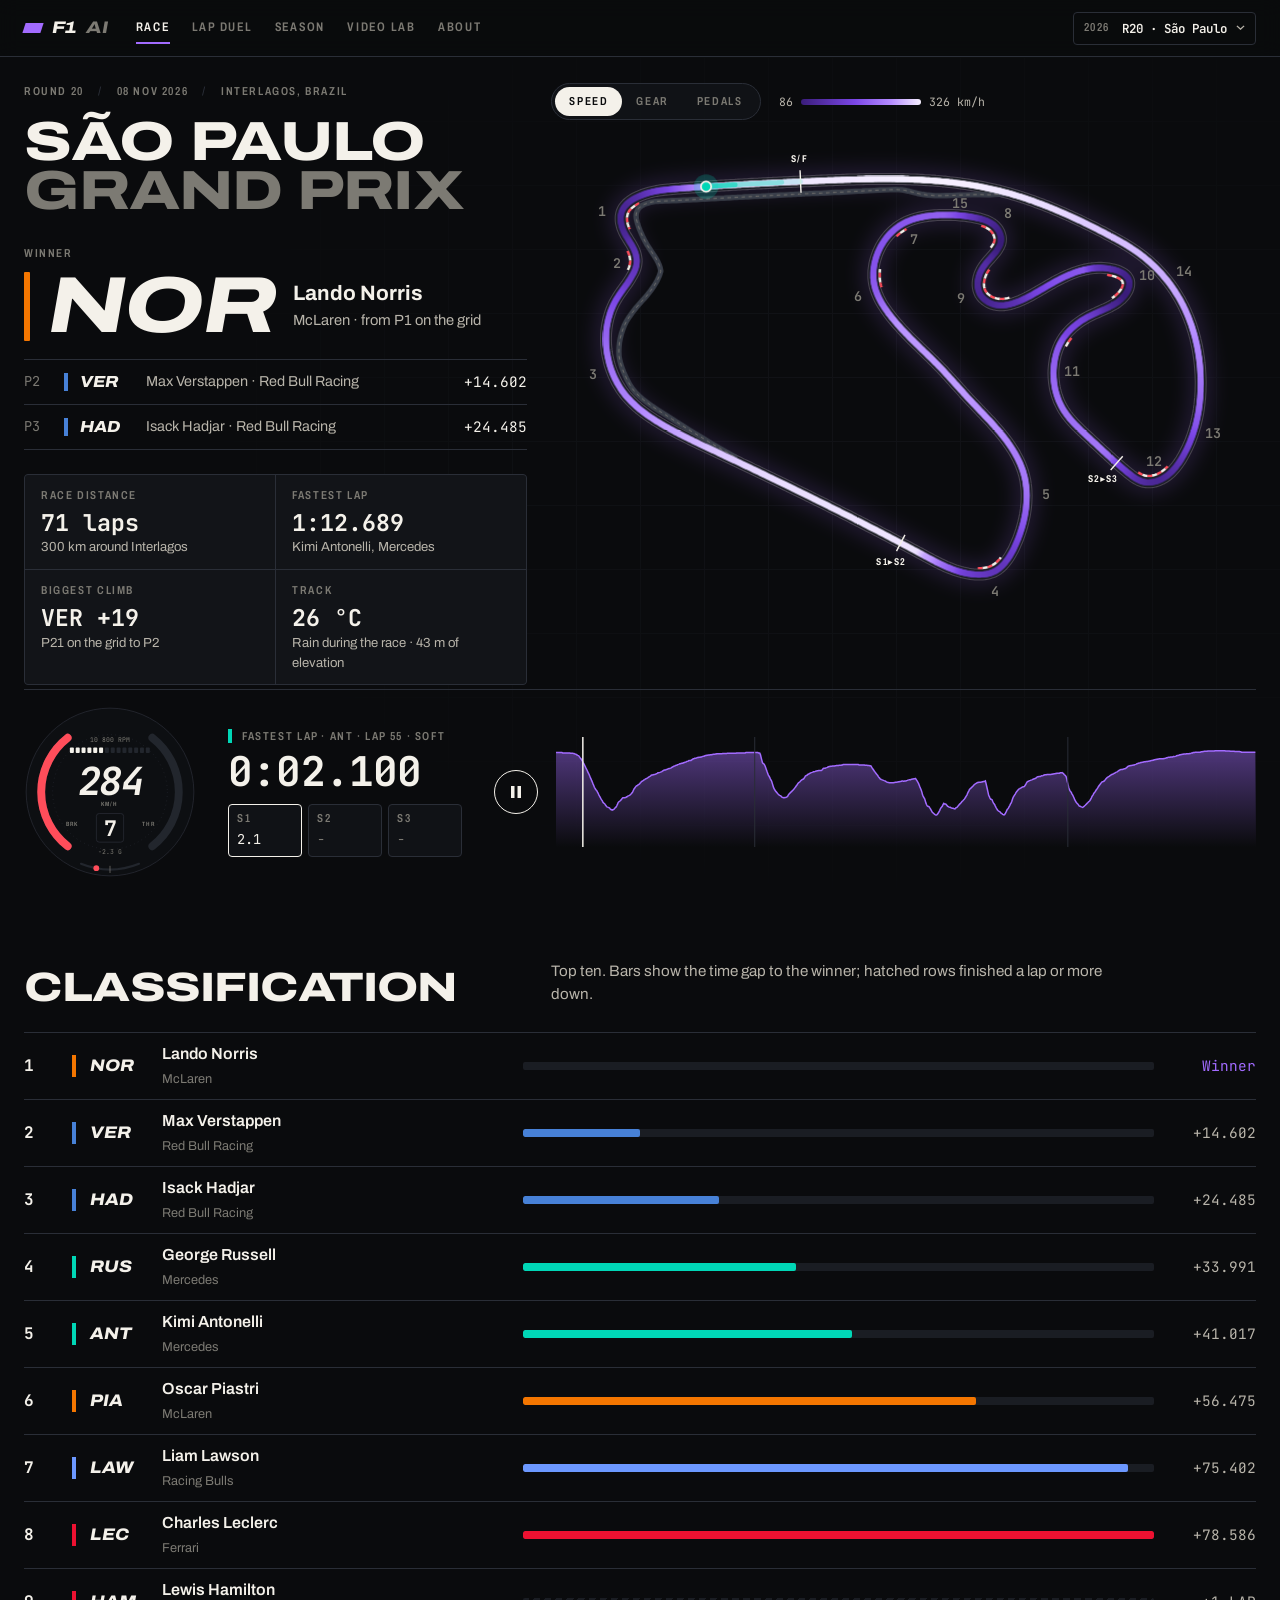
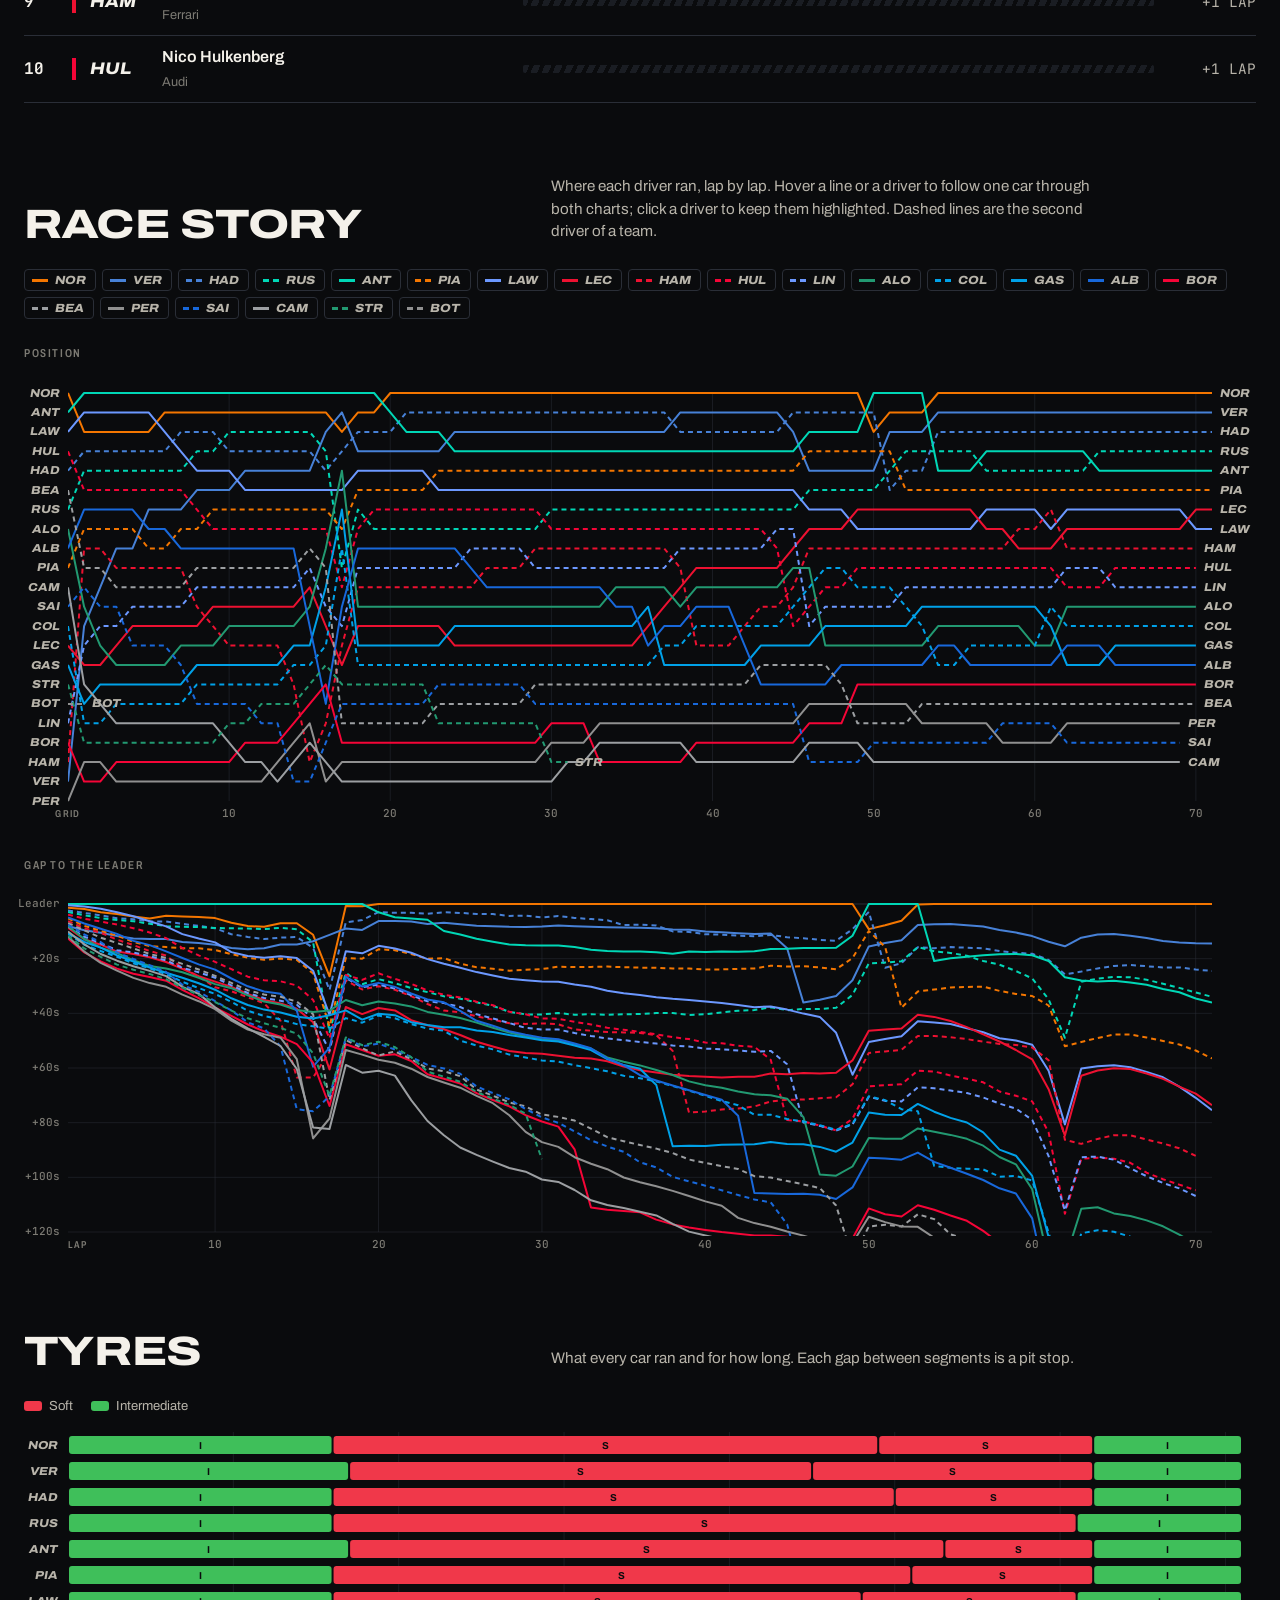
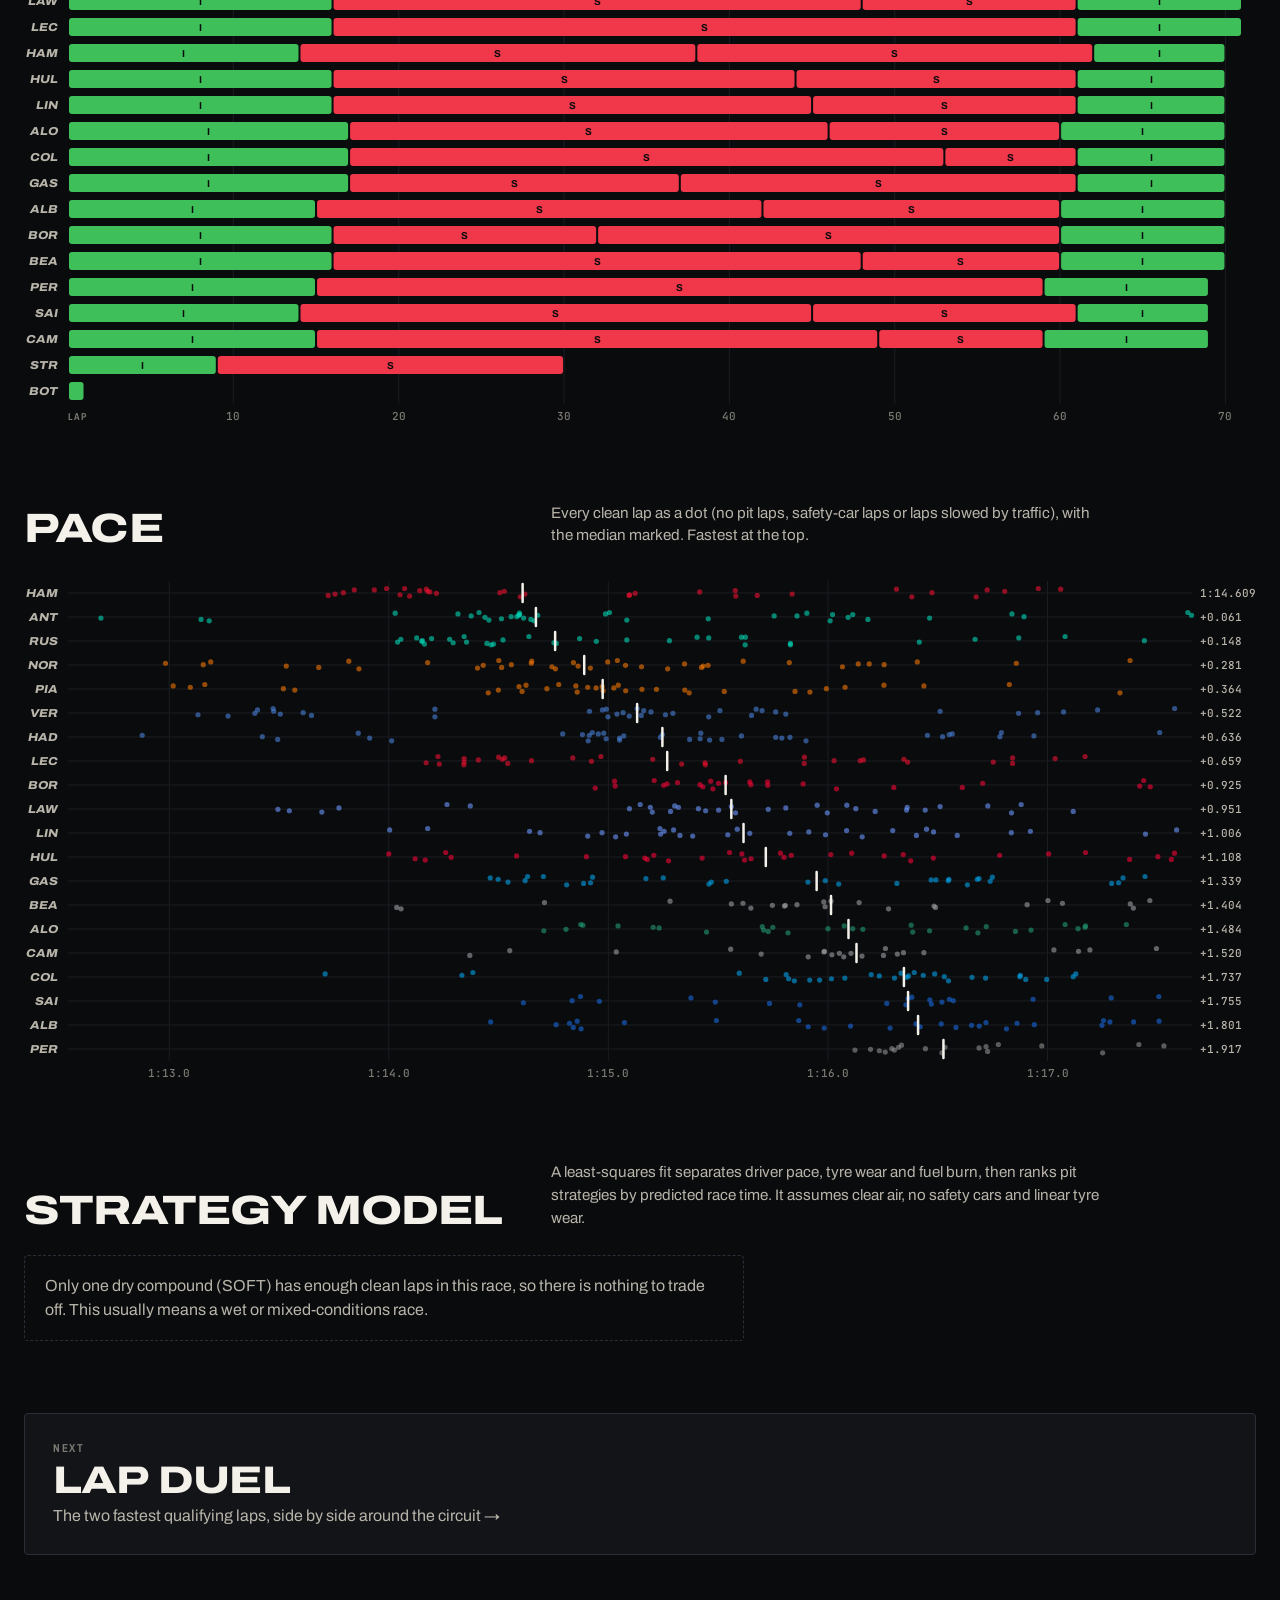
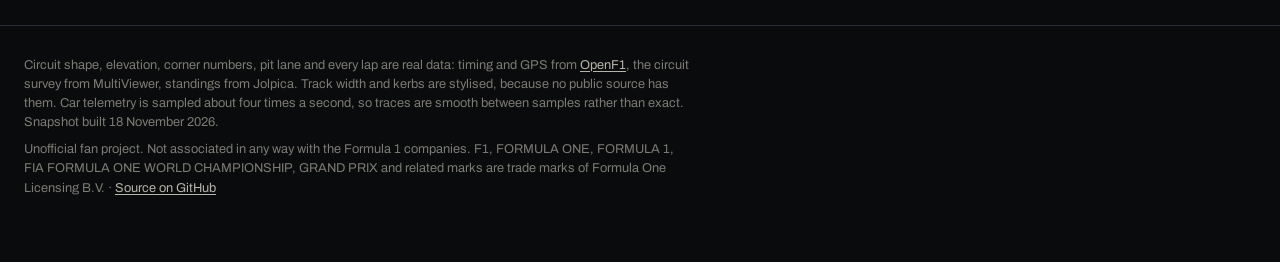
==== commit 398bc551: "Visual overhaul: track engine, JSON data pipeline and the race page - track.py: elevation profile, p" ====
--- a/docs/index.html
+++ b/docs/index.html
@@ -3,153 +3,115 @@
 <head>
 <meta charset="utf-8">
 <meta name="viewport" content="width=device-width, initial-scale=1">
-<title>F1 AI · race analysis, MCP server and video-to-telemetry</title>
-<meta name="description" content="Formula 1 data analysis, a dashboard, an MCP server for AI assistants and a video-to-telemetry pipeline. Snapshot of the São Paulo Grand Prix 2026.">
-<link rel="icon" href="data:image/svg+xml,<svg xmlns=%22http://www.w3.org/2000/svg%22 viewBox=%220 0 100 100%22><text y=%22.9em%22 font-size=%2290%22>🏁</text></svg>">
-<style>
-:root{--bg:#141413;--surface:#1a1a19;--panel:#232321;--line:#30302d;--text:#f0efec;--text2:#c3c2b7;--muted:#8a897f;--accent:#3987e5}
-*{box-sizing:border-box}
-html{scroll-behavior:smooth}
-body{margin:0;background:var(--bg);color:var(--text);font:16px/1.55 Inter,"Segoe UI",system-ui,-apple-system,sans-serif}
-a{color:var(--accent);text-decoration:none}a:hover{text-decoration:underline}
-nav{position:sticky;top:0;z-index:10;background:rgba(20,20,19,.92);backdrop-filter:blur(8px);border-bottom:1px solid var(--line)}
-nav .in{max-width:1180px;margin:0 auto;padding:10px 16px;display:flex;gap:18px;align-items:center;overflow-x:auto;white-space:nowrap}
-nav .brand{font-weight:700;color:var(--text);margin-right:8px}
-nav a{color:var(--text2);font-size:.9rem}
-main{max-width:1180px;margin:0 auto;padding:0 16px 64px}
-header.hero{padding:64px 0 28px}
-.kicker{color:var(--muted);font-size:.8rem;letter-spacing:.08em;text-transform:uppercase}
-h1{font-size:clamp(2.2rem,6vw,3.6rem);line-height:1.05;margin:.3em 0 .35em;letter-spacing:-.02em}
-.lede{color:var(--text2);font-size:1.15rem;max-width:62ch;margin:0 0 22px}
-.btns{display:flex;gap:10px;flex-wrap:wrap}
-.btn{display:inline-block;padding:10px 18px;border-radius:8px;border:1px solid var(--line);color:var(--text);font-weight:600;font-size:.95rem}
-.btn.primary{background:var(--accent);border-color:var(--accent);color:#fff}
-.btn:hover{text-decoration:none;filter:brightness(1.12)}
-section{padding:44px 0 8px;border-top:1px solid var(--line);margin-top:36px;scroll-margin-top:44px}
-h2{font-size:1.6rem;margin:0 0 4px;letter-spacing:-.01em}
-.sub{color:var(--muted);margin:0 0 20px;max-width:80ch}
-.h3{font-size:1.05rem;margin:28px 0 10px}
-.tiles{display:grid;grid-template-columns:repeat(auto-fit,minmax(170px,1fr));gap:12px;margin:0 0 18px}
-.tile{background:var(--panel);border:1px solid var(--line);border-radius:10px;padding:12px 16px;min-width:0}
-.tile .k{color:var(--text2);font-size:.8rem}
-.tile .v{font-size:1.4rem;font-weight:600;line-height:1.3;overflow-wrap:anywhere}
-.tile .n{color:var(--muted);font-size:.8rem}
-.chart{background:var(--surface);border:1px solid var(--line);border-radius:10px;padding:8px;margin:0 0 16px;min-width:0;overflow:hidden}
-.two{display:grid;grid-template-columns:repeat(2,minmax(0,1fr));gap:16px;align-items:start}
-.table{overflow:auto;max-height:460px;border:1px solid var(--line);border-radius:10px;margin:0 0 16px;background:var(--surface)}
-table{border-collapse:collapse;width:100%;font-size:.88rem}
-th,td{padding:8px 12px;text-align:left;border-bottom:1px solid var(--line);vertical-align:top}
-th{position:sticky;top:0;background:var(--panel);color:var(--text2);font-weight:600;white-space:nowrap}
-td.num,th.num{text-align:right;font-variant-numeric:tabular-nums;white-space:nowrap}
-tbody tr:last-child td{border-bottom:0}
-.note{color:var(--muted);font-size:.86rem;max-width:95ch;margin:0 0 8px}
-figure{margin:0 0 16px}
-figure img{width:100%;display:block;border-radius:10px;border:1px solid var(--line);background:#000}
-figcaption{color:var(--muted);font-size:.84rem;margin-top:6px}
-.cards{display:grid;grid-template-columns:repeat(auto-fit,minmax(230px,1fr));gap:12px}
-.card{background:var(--panel);border:1px solid var(--line);border-radius:10px;padding:16px}
-.card h3{margin:0 0 6px;font-size:1rem}.card p{margin:0;color:var(--text2);font-size:.9rem}
-pre{background:var(--surface);border:1px solid var(--line);border-radius:10px;padding:14px 16px;overflow:auto;font-size:.85rem}
-code{font-family:ui-monospace,Consolas,monospace}
-footer{color:var(--muted);font-size:.82rem;border-top:1px solid var(--line);margin-top:48px;padding-top:20px}
-@media (max-width:820px){.two{grid-template-columns:minmax(0,1fr)}header.hero{padding-top:40px}}
-</style>
-<script src="assets/plotly.min.js"></script>
+<title>F1 AI · race weekend</title>
+<meta name="description" content="Formula 1 race analysis on the real circuit: lap replays, race story, tyre strategy and pace, built from open timing data.">
+<link rel="icon" href="data:image/svg+xml,<svg xmlns=%22http://www.w3.org/2000/svg%22 viewBox=%220 0 32 32%22><rect width=%2232%22 height=%2232%22 rx=%226%22 fill=%22%230a0b0d%22/><path d=%22M7 20l4-8h14l-4 8z%22 fill=%22%23a26bff%22/></svg>">
+<link rel="preconnect" href="https://fonts.googleapis.com">
+<link rel="preconnect" href="https://fonts.gstatic.com" crossorigin>
+<link href="https://fonts.googleapis.com/css2?family=Archivo:ital,wdth,wght@0,62..125,400..900;1,62..125,400..900&family=JetBrains+Mono:ital,wght@0,400..800;1,400..800&display=swap" rel="stylesheet">
+<link rel="stylesheet" href="css/tokens.css">
+<link rel="stylesheet" href="css/site.css">
 </head>
 <body>
-<nav><div class="in"><a class="brand" href="#top">🏁 F1 AI</a><a href="#race">Race</a><a href="#pace">Pace &amp; tyres</a>
-<a href="#strategy">Strategy</a><a href="#telemetry">Telemetry</a><a href="#video">Video</a><a href="#championship">Championship</a>
-<a href="#project">Project</a><a href="https://github.com/muzzkh/f1-ai">GitHub</a></div></nav>
-<main id="top">
-<header class="hero">
-  <div class="kicker">Snapshot · São Paulo Grand Prix 2026 · generated 16 November 2026</div>
-  <h1>F1 AI</h1>
-  <p class="lede">Formula 1 race analysis, an MCP server that gives AI assistants real timing data, and a pipeline that
-  reads telemetry off onboard video. Open source, no API keys.</p>
-  <div class="btns"><a class="btn primary" href="https://github.com/muzzkh/f1-ai">View on GitHub</a><a class="btn" href="#race">Latest race</a></div>
-</header>
+<header class="nav" id="nav"></header>
 
-<section id="race">
-  <h2>São Paulo Grand Prix 2026</h2>
-  <p class="sub">Race · Interlagos, Brazil · 08 November 2026</p>
-  <div class="tiles"><div class="tile"><div class="k">Winner</div><div class="v">Lando Norris</div><div class="n">McLaren</div></div><div class="tile"><div class="k">Fastest lap</div><div class="v">1:12.689</div><div class="n">Kimi Antonelli</div></div><div class="tile"><div class="k">Race distance</div><div class="v">71 laps</div><div class="n">Interlagos</div></div><div class="tile"><div class="k">Track temperature</div><div class="v">26 °C</div><div class="n">Rain during the race</div></div></div>
-  <div class="table"><table><thead><tr><th class="num">Pos</th><th class="">Driver</th><th class="">Team</th><th class="num">Grid</th><th class="num">+/-</th><th class="num">Gap</th><th class="num">Pts</th><th class="num">Best lap</th></tr></thead><tbody><tr><td class="num">1</td><td class="">Lando Norris</td><td class="">McLaren</td><td class="num">1</td><td class="num"></td><td class="num">Winner</td><td class="num">25</td><td class="num">1:12.983</td></tr><tr><td class="num">2</td><td class="">Max Verstappen</td><td class="">Red Bull Racing</td><td class="num">21</td><td class="num">+19</td><td class="num">+14.602</td><td class="num">18</td><td class="num">1:13.131</td></tr><tr><td class="num">3</td><td class="">Isack Hadjar</td><td class="">Red Bull Racing</td><td class="num">5</td><td class="num">+2</td><td class="num">+24.485</td><td class="num">15</td><td class="num">1:12.877</td></tr><tr><td class="num">4</td><td class="">George Russell</td><td class="">Mercedes</td><td class="num">7</td><td class="num">+3</td><td class="num">+33.991</td><td class="num">12</td><td class="num">1:14.040</td></tr><tr><td class="num">5</td><td class="">Kimi Antonelli</td><td class="">Mercedes</td><td class="num">2</td><td class="num">-3</td><td class="num">+41.017</td><td class="num">10</td><td class="num">1:12.689</td></tr><tr><td class="num">6</td><td class="">Oscar Piastri</td><td class="">McLaren</td><td class="num">10</td><td class="num">+4</td><td class="num">+56.475</td><td class="num">8</td><td class="num">1:13.018</td></tr><tr><td class="num">7</td><td class="">Liam Lawson</td><td class="">Racing Bulls</td><td class="num">3</td><td class="num">-4</td><td class="num">+75.402</td><td class="num">6</td><td class="num">1:13.495</td></tr><tr><td class="num">8</td><td class="">Charles Leclerc</td><td class="">Ferrari</td><td class="num">14</td><td class="num">+6</td><td class="num">+78.586</td><td class="num">4</td><td class="num">1:14.170</td></tr><tr><td class="num">9</td><td class="">Lewis Hamilton</td><td class="">Ferrari</td><td class="num">20</td><td class="num">+11</td><td class="num">+1 LAP</td><td class="num">2</td><td class="num">1:13.724</td></tr><tr><td class="num">10</td><td class="">Nico Hulkenberg</td><td class="">Audi</td><td class="num">4</td><td class="num">-6</td><td class="num">+1 LAP</td><td class="num">1</td><td class="num">1:14.000</td></tr><tr><td class="num">11</td><td class="">Arvid Lindblad</td><td class="">Racing Bulls</td><td class="num">18</td><td class="num">+7</td><td class="num">+1 LAP</td><td class="num">0</td><td class="num">1:14.004</td></tr><tr><td class="num">12</td><td class="">Fernando Alonso</td><td class="">Aston Martin</td><td class="num">8</td><td class="num">-4</td><td class="num">+1 LAP</td><td class="num">0</td><td class="num">1:14.706</td></tr><tr><td class="num">13</td><td class="">Franco Colapinto</td><td class="">Alpine</td><td class="num">13</td><td class="num"></td><td class="num">+1 LAP</td><td class="num">0</td><td class="num">1:13.710</td></tr><tr><td class="num">14</td><td class="">Pierre Gasly</td><td class="">Alpine</td><td class="num">15</td><td class="num">+1</td><td class="num">+1 LAP</td><td class="num">0</td><td class="num">1:14.462</td></tr><tr><td class="num">15</td><td class="">Alexander Albon</td><td class="">Williams</td><td class="num">9</td><td class="num">-6</td><td class="num">+1 LAP</td><td class="num">0</td><td class="num">1:14.464</td></tr><tr><td class="num">16</td><td class="">Gabriel Bortoleto</td><td class="">Audi</td><td class="num">19</td><td class="num">+3</td><td class="num">+1 LAP</td><td class="num">0</td><td class="num">1:14.940</td></tr><tr><td class="num">17</td><td class="">Oliver Bearman</td><td class="">Haas F1 Team</td><td class="num">6</td><td class="num">-11</td><td class="num">+1 LAP</td><td class="num">0</td><td class="num">1:14.036</td></tr><tr><td class="num">18</td><td class="">Sergio Perez</td><td class="">Cadillac</td><td class="num">22</td><td class="num">+4</td><td class="num">+2 LAPS</td><td class="num">0</td><td class="num">1:16.123</td></tr><tr><td class="num">19</td><td class="">Carlos Sainz</td><td class="">Williams</td><td class="num">12</td><td class="num">-7</td><td class="num">+2 LAPS</td><td class="num">0</td><td class="num">1:14.613</td></tr><tr><td class="num">20</td><td class="">Rafael Camara</td><td class="">Haas F1 Team</td><td class="num">11</td><td class="num">-9</td><td class="num">+2 LAPS</td><td class="num">0</td><td class="num">1:14.369</td></tr><tr><td class="num">-</td><td class="">Lance Stroll</td><td class="">Aston Martin</td><td class="num">16</td><td class="num"></td><td class="num">DNF</td><td class="num">0</td><td class="num">1:17.430</td></tr><tr><td class="num">-</td><td class="">Valtteri Bottas</td><td class="">Cadillac</td><td class="num">17</td><td class="num"></td><td class="num">DNS</td><td class="num">0</td><td class="num">-</td></tr></tbody></table></div>
-  <div class="chart"><div style="height:520px; width:100%;">                            <div id="fig-positions" class="plotly-graph-div" style="height:100%; width:100%;"></div>            <script>                window.PLOTLYENV=window.PLOTLYENV || {};                                if (document.getElementById("fig-positions")) {                    Plotly.newPlot(                        "fig-positions",                        [{"hovertemplate":"\u003cb\u003eNOR\u003c\u002fb\u003e \u00b7 McLaren\u003cbr\u003eLap %{x} \u00b7 P%{y}\u003cextra\u003e\u003c\u002fextra\u003e","line":{"color":"#F47600","dash":"solid","width":2},"mode":"lines","name":"NOR","showlegend":false,"x":{"dtype":"i1","bdata":"AQIDBAUGBwgJCgsMDQ4PEBESExQVFhcYGRobHB0eHyAhIiMkJSYnKCkqKywtLi8wMTIzNDU2Nzg5Ojs8PT4\u002fQEFCQ0RFRkc="},"y":{"dtype":"f8","bdata":"[base64]\u002fAAAAAAAA8D8AAAAAAADwPwAAAAAAAPA\u002fAAAAAAAA8D8AAAAAAADwPwAAAAAAAPA\u002fAAAAAAAA8D8AAAAAAADwPwAAAAAAAPA\u002fAAAAAAAA8D8AAAAAAADwPwAAAAAAAPA\u002fAAAAAAAA8D8AAAAAAADwPwAAAAAAAPA\u002fAAAAAAAA8D8AAAAAAADwPwAAAAAAAPA\u002fAAAAAAAA8D8AAAAAAADwPwAAAAAAAPA\u002fAAAAAAAA8D8AAAAAAADwPwAAAAAAAPA\u002fAAAAAAAA8D8AAAAAAADwPwAAAAAAAPA\u002fAAAAAAAA8D8AAAAAAAAIQAAAAAAAAABAAAAAAAAAAEAAAAAAAAAAQAAAAAAAAPA\u002fAAAAAAAA8D8AAAAAAADwPwAAAAAAAPA\u002fAAAAAAAA8D8AAAAAAADwPwAAAAAAAPA\u002fAAAAAAAA8D8AAAAAAADwPwAAAAAAAPA\u002fAAAAAAAA8D8AAAAAAADwPwAAAAAAAPA\u002fAAAAAAAA8D8AAAAAAADwPwAAAAAAAPA\u002fAAAAAAAA8D8AAAAAAADwPw=="},"type":"scatter"},{"hovertemplate":"\u003cb\u003eVER\u003c\u002fb\u003e \u00b7 Red Bull Racing\u003cbr\u003eLap %{x} \u00b7 P%{y}\u003cextra\u003e\u003c\u002fextra\u003e","line":{"color":"#4781D7","dash":"solid","width":2},"mode":"lines","name":"VER","showlegend":false,"x":{"dtype":"i1","bdata":"AQIDBAUGBwgJCgsMDQ4PEBESExQVFhcYGRobHB0eHyAhIiMkJSYnKCkqKywtLi8wMTIzNDU2Nzg5Ojs8PT4\u002fQEFCQ0RFRkc="},"y":{"dtype":"f8","bdata":"[base64]"},"type":"scatter"},{"hovertemplate":"\u003cb\u003eHAD\u003c\u002fb\u003e \u00b7 Red Bull Racing\u003cbr\u003eLap %{x} \u00b7 P%{y}\u003cextra\u003e\u003c\u002fextra\u003e","line":{"color":"#4781D7","dash":"dot","width":2},"mode":"lines","name":"HAD","showlegend":false,"x":{"dtype":"i1","bdata":"AQIDBAUGBwgJCgsMDQ4PEBESExQVFhcYGRobHB0eHyAhIiMkJSYnKCkqKywtLi8wMTIzNDU2Nzg5Ojs8PT4\u002fQEFCQ0RFRkc="},"y":{"dtype":"f8","bdata":"[base64]"},"type":"scatter"},{"hovertemplate":"\u003cb\u003eRUS\u003c\u002fb\u003e \u00b7 Mercedes\u003cbr\u003eLap %{x} \u00b7 P%{y}\u003cextra\u003e\u003c\u002fextra\u003e","line":{"color":"#00D7B6","dash":"dot","width":2},"mode":"lines","name":"RUS","showlegend":false,"x":{"dtype":"i1","bdata":"AQIDBAUGBwgJCgsMDQ4PEBESExQVFhcYGRobHB0eHyAhIiMkJSYnKCkqKywtLi8wMTIzNDU2Nzg5Ojs8PT4\u002fQEFCQ0RFRkc="},"y":{"dtype":"f8","bdata":"[base64]"},"type":"scatter"},{"hovertemplate":"\u003cb\u003eANT\u003c\u002fb\u003e \u00b7 Mercedes\u003cbr\u003eLap %{x} \u00b7 P%{y}\u003cextra\u003e\u003c\u002fextra\u003e","line":{"color":"#00D7B6","dash":"solid","width":2},"mode":"lines","name":"ANT","showlegend":false,"x":{"dtype":"i1","bdata":"AQIDBAUGBwgJCgsMDQ4PEBESExQVFhcYGRobHB0eHyAhIiMkJSYnKCkqKywtLi8wMTIzNDU2Nzg5Ojs8PT4\u002fQEFCQ0RFRkc="},"y":{"dtype":"f8","bdata":"AAAAAAAA8D8AAAAAAADwPwAAAAAAAPA\u002fAAAAAAAA8D8AAAAAAADwPwAAAAAAAPA\u002fAAAAAAAA8D8AAAAAAADwPwAAAAAAAPA\u002fAAAAAAAA8D8AAAAAAADwPwAAAAAAAPA\u002fAAAAAAAA8D8AAAAAAADwPwAAAAAAAPA\u002fAAAAAAAA8D8AAAAAAADwPwAAAAAAAPA\[base64]\[base64]"},"type":"scatter"},{"hovertemplate":"\u003cb\u003ePIA\u003c\u002fb\u003e \u00b7 McLaren\u003cbr\u003eLap %{x} \u00b7 P%{y}\u003cextra\u003e\u003c\u002fextra\u003e","line":{"color":"#F47600","dash":"dot","width":2},"mode":"lines","name":"PIA","showlegend":false,"x":{"dtype":"i1","bdata":"AQIDBAUGBwgJCgsMDQ4PEBESExQVFhcYGRobHB0eHyAhIiMkJSYnKCkqKywtLi8wMTIzNDU2Nzg5Ojs8PT4\u002fQEFCQ0RFRkc="},"y":{"dtype":"f8","bdata":"[base64]"},"type":"scatter"},{"hovertemplate":"\u003cb\u003eLAW\u003c\u002fb\u003e \u00b7 Racing Bulls\u003cbr\u003eLap %{x} \u00b7 P%{y}\u003cextra\u003e\u003c\u002fextra\u003e","line":{"color":"#6C98FF","dash":"solid","width":2},"mode":"lines","name":"LAW","showlegend":false,"x":{"dtype":"i1","bdata":"AQIDBAUGBwgJCgsMDQ4PEBESExQVFhcYGRobHB0eHyAhIiMkJSYnKCkqKywtLi8wMTIzNDU2Nzg5Ojs8PT4\u002fQEFCQ0RFRkc="},"y":{"dtype":"f8","bdata":"[base64]"},"type":"scatter"},{"hovertemplate":"\u003cb\u003eLEC\u003c\u002fb\u003e \u00b7 Ferrari\u003cbr\u003eLap %{x} \u00b7 P%{y}\u003cextra\u003e\u003c\u002fextra\u003e","line":{"color":"#ED1131","dash":"solid","width":2},"mode":"lines","name":"LEC","showlegend":false,"x":{"dtype":"i1","bdata":"AQIDBAUGBwgJCgsMDQ4PEBESExQVFhcYGRobHB0eHyAhIiMkJSYnKCkqKywtLi8wMTIzNDU2Nzg5Ojs8PT4\u002fQEFCQ0RFRkc="},"y":{"dtype":"f8","bdata":"[base64]"},"type":"scatter"},{"hovertemplate":"\u003cb\u003eHAM\u003c\u002fb\u003e \u00b7 Ferrari\u003cbr\u003eLap %{x} \u00b7 P%{y}\u003cextra\u003e\u003c\u002fextra\u003e","line":{"color":"#ED1131","dash":"dot","width":2},"mode":"lines","name":"HAM","showlegend":false,"x":{"dtype":"i1","bdata":"AQIDBAUGBwgJCgsMDQ4PEBESExQVFhcYGRobHB0eHyAhIiMkJSYnKCkqKywtLi8wMTIzNDU2Nzg5Ojs8PT4\u002fQEFCQ0RFRg=="},"y":{"dtype":"f8","bdata":"[base64]"},"type":"scatter"},{"hovertemplate":"\u003cb\u003eHUL\u003c\u002fb\u003e \u00b7 Audi\u003cbr\u003eLap %{x} \u00b7 P%{y}\u003cextra\u003e\u003c\u002fextra\u003e","line":{"color":"#F50537","dash":"dot","width":2},"mode":"lines","name":"HUL","showlegend":false,"x":{"dtype":"i1","bdata":"AQIDBAUGBwgJCgsMDQ4PEBESExQVFhcYGRobHB0eHyAhIiMkJSYnKCkqKywtLi8wMTIzNDU2Nzg5Ojs8PT4\u002fQEFCQ0RFRg=="},"y":{"dtype":"f8","bdata":"[base64]"},"type":"scatter"},{"hovertemplate":"\u003cb\u003eLIN\u003c\u002fb\u003e \u00b7 Racing Bulls\u003cbr\u003eLap %{x} \u00b7 P%{y}\u003cextra\u003e\u003c\u002fextra\u003e","line":{"color":"#6C98FF","dash":"dot","width":2},"mode":"lines","name":"LIN","showlegend":false,"x":{"dtype":"i1","bdata":"AQIDBAUGBwgJCgsMDQ4PEBESExQVFhcYGRobHB0eHyAhIiMkJSYnKCkqKywtLi8wMTIzNDU2Nzg5Ojs8PT4\u002fQEFCQ0RFRg=="},"y":{"dtype":"f8","bdata":"[base64]"},"type":"scatter"},{"hovertemplate":"\u003cb\u003eALO\u003c\u002fb\u003e \u00b7 Aston Martin\u003cbr\u003eLap %{x} \u00b7 P%{y}\u003cextra\u003e\u003c\u002fextra\u003e","line":{"color":"#229971","dash":"solid","width":2},"mode":"lines","name":"ALO","showlegend":false,"x":{"dtype":"i1","bdata":"AQIDBAUGBwgJCgsMDQ4PEBESExQVFhcYGRobHB0eHyAhIiMkJSYnKCkqKywtLi8wMTIzNDU2Nzg5Ojs8PT4\u002fQEFCQ0RFRg=="},"y":{"dtype":"f8","bdata":"[base64]"},"type":"scatter"},{"hovertemplate":"\u003cb\u003eCOL\u003c\u002fb\u003e \u00b7 Alpine\u003cbr\u003eLap %{x} \u00b7 P%{y}\u003cextra\u003e\u003c\u002fextra\u003e","line":{"color":"#00A1E8","dash":"dot","width":2},"mode":"lines","name":"COL","showlegend":false,"x":{"dtype":"i1","bdata":"AQIDBAUGBwgJCgsMDQ4PEBESExQVFhcYGRobHB0eHyAhIiMkJSYnKCkqKywtLi8wMTIzNDU2Nzg5Ojs8PT4\u002fQEFCQ0RFRg=="},"y":{"dtype":"f8","bdata":"[base64]"},"type":"scatter"},{"hovertemplate":"\u003cb\u003eGAS\u003c\u002fb\u003e \u00b7 Alpine\u003cbr\u003eLap %{x} \u00b7 P%{y}\u003cextra\u003e\u003c\u002fextra\u003e","line":{"color":"#00A1E8","dash":"solid","width":2},"mode":"lines","name":"GAS","showlegend":false,"x":{"dtype":"i1","bdata":"AQIDBAUGBwgJCgsMDQ4PEBESExQVFhcYGRobHB0eHyAhIiMkJSYnKCkqKywtLi8wMTIzNDU2Nzg5Ojs8PT4\u002fQEFCQ0RFRg=="},"y":{"dtype":"f8","bdata":"[base64]"},"type":"scatter"},{"hovertemplate":"\u003cb\u003eALB\u003c\u002fb\u003e \u00b7 Williams\u003cbr\u003eLap %{x} \u00b7 P%{y}\u003cextra\u003e\u003c\u002fextra\u003e","line":{"color":"#1868DB","dash":"solid","width":2},"mode":"lines","name":"ALB","showlegend":false,"x":{"dtype":"i1","bdata":"AQIDBAUGBwgJCgsMDQ4PEBESExQVFhcYGRobHB0eHyAhIiMkJSYnKCkqKywtLi8wMTIzNDU2Nzg5Ojs8PT4\u002fQEFCQ0RFRg=="},"y":{"dtype":"f8","bdata":"[base64]"},"type":"scatter"},{"hovertemplate":"\u003cb\u003eBOR\u003c\u002fb\u003e \u00b7 Audi\u003cbr\u003eLap %{x} \u00b7 P%{y}\u003cextra\u003e\u003c\u002fextra\u003e","line":{"color":"#F50537","dash":"solid","width":2},"mode":"lines","name":"BOR","showlegend":false,"x":{"dtype":"i1","bdata":"AQIDBAUGBwgJCgsMDQ4PEBESExQVFhcYGRobHB0eHyAhIiMkJSYnKCkqKywtLi8wMTIzNDU2Nzg5Ojs8PT4\u002fQEFCQ0RFRg=="},"y":{"dtype":"f8","bdata":"[base64]"},"type":"scatter"},{"hovertemplate":"\u003cb\u003eBEA\u003c\u002fb\u003e \u00b7 Haas F1 Team\u003cbr\u003eLap %{x} \u00b7 P%{y}\u003cextra\u003e\u003c\u002fextra\u003e","line":{"color":"#9C9FA2","dash":"dot","width":2},"mode":"lines","name":"BEA","showlegend":false,"x":{"dtype":"i1","bdata":"AQIDBAUGBwgJCgsMDQ4PEBESExQVFhcYGRobHB0eHyAhIiMkJSYnKCkqKywtLi8wMTIzNDU2Nzg5Ojs8PT4\u002fQEFCQ0RFRg=="},"y":{"dtype":"f8","bdata":"[base64]"},"type":"scatter"},{"hovertemplate":"\u003cb\u003ePER\u003c\u002fb\u003e \u00b7 Cadillac\u003cbr\u003eLap %{x} \u00b7 P%{y}\u003cextra\u003e\u003c\u002fextra\u003e","line":{"color":"#909090","dash":"solid","width":2},"mode":"lines","name":"PER","showlegend":false,"x":{"dtype":"i1","bdata":"AQIDBAUGBwgJCgsMDQ4PEBESExQVFhcYGRobHB0eHyAhIiMkJSYnKCkqKywtLi8wMTIzNDU2Nzg5Ojs8PT4\u002fQEFCQ0RF"},"y":{"dtype":"f8","bdata":"[base64]"},"type":"scatter"},{"hovertemplate":"\u003cb\u003eSAI\u003c\u002fb\u003e \u00b7 Williams\u003cbr\u003eLap %{x} \u00b7 P%{y}\u003cextra\u003e\u003c\u002fextra\u003e","line":{"color":"#1868DB","dash":"dot","width":2},"mode":"lines","name":"SAI","showlegend":false,"x":{"dtype":"i1","bdata":"AQIDBAUGBwgJCgsMDQ4PEBESExQVFhcYGRobHB0eHyAhIiMkJSYnKCkqKywtLi8wMTIzNDU2Nzg5Ojs8PT4\u002fQEFCQ0RF"},"y":{"dtype":"f8","bdata":"[base64]"},"type":"scatter"},{"hovertemplate":"\u003cb\u003eCAM\u003c\u002fb\u003e \u00b7 Haas F1 Team\u003cbr\u003eLap %{x} \u00b7 P%{y}\u003cextra\u003e\u003c\u002fextra\u003e","line":{"color":"#9C9FA2","dash":"solid","width":2},"mode":"lines","name":"CAM","showlegend":false,"x":{"dtype":"i1","bdata":"AQIDBAUGBwgJCgsMDQ4PEBESExQVFhcYGRobHB0eHyAhIiMkJSYnKCkqKywtLi8wMTIzNDU2Nzg5Ojs8PT4\u002fQEFCQ0RF"},"y":{"dtype":"f8","bdata":"[base64]"},"type":"scatter"},{"hovertemplate":"\u003cb\u003eSTR\u003c\u002fb\u003e \u00b7 Aston Martin\u003cbr\u003eLap %{x} \u00b7 P%{y}\u003cextra\u003e\u003c\u002fextra\u003e","line":{"color":"#229971","dash":"dot","width":2},"mode":"lines","name":"STR","showlegend":false,"x":{"dtype":"i1","bdata":"AQIDBAUGBwgJCgsMDQ4PEBESExQVFhcYGRobHB0eHw=="},"y":{"dtype":"f8","bdata":"[base64]"},"type":"scatter"},{"hovertemplate":"\u003cb\u003eBOT\u003c\u002fb\u003e \u00b7 Cadillac\u003cbr\u003eLap %{x} \u00b7 P%{y}\u003cextra\u003e\u003c\u002fextra\u003e","line":{"color":"#909090","dash":"dot","width":2},"mode":"lines","name":"BOT","showlegend":false,"x":{"dtype":"i1","bdata":"AQ=="},"y":{"dtype":"f8","bdata":"AAAAAAAAMUA="},"type":"scatter"}],                        {"template":{"data":{"histogram2dcontour":[{"type":"histogram2dcontour","colorbar":{"outlinewidth":0,"ticks":""},"colorscale":[[0.0,"#0d0887"],[0.1111111111111111,"#46039f"],[0.2222222222222222,"#7201a8"],[0.3333333333333333,"#9c179e"],[0.4444444444444444,"#bd3786"],[0.5555555555555556,"#d8576b"],[0.6666666666666666,"#ed7953"],[0.7777777777777778,"#fb9f3a"],[0.8888888888888888,"#fdca26"],[1.0,"#f0f921"]]}],"choropleth":[{"type":"choropleth","colorbar":{"outlinewidth":0,"ticks":""}}],"histogram2d":[{"type":"histogram2d","colorbar":{"outlinewidth":0,"ticks":""},"colorscale":[[0.0,"#0d0887"],[0.1111111111111111,"#46039f"],[0.2222222222222222,"#7201a8"],[0.3333333333333333,"#9c179e"],[0.4444444444444444,"#bd3786"],[0.5555555555555556,"#d8576b"],[0.6666666666666666,"#ed7953"],[0.7777777777777778,"#fb9f3a"],[0.8888888888888888,"#fdca26"],[1.0,"#f0f921"]]}],"heatmap":[{"type":"heatmap","colorbar":{"outlinewidth":0,"ticks":""},"colorscale":[[0.0,"#0d0887"],[0.1111111111111111,"#46039f"],[0.2222222222222222,"#7201a8"],[0.3333333333333333,"#9c179e"],[0.4444444444444444,"#bd3786"],[0.5555555555555556,"#d8576b"],[0.6666666666666666,"#ed7953"],[0.7777777777777778,"#fb9f3a"],[0.8888888888888888,"#fdca26"],[1.0,"#f0f921"]]}],"contourcarpet":[{"type":"contourcarpet","colorbar":{"outlinewidth":0,"ticks":""}}],"contour":[{"type":"contour","colorbar":{"outlinewidth":0,"ticks":""},"colorscale":[[0.0,"#0d0887"],[0.1111111111111111,"#46039f"],[0.2222222222222222,"#7201a8"],[0.3333333333333333,"#9c179e"],[0.4444444444444444,"#bd3786"],[0.5555555555555556,"#d8576b"],[0.6666666666666666,"#ed7953"],[0.7777777777777778,"#fb9f3a"],[0.8888888888888888,"#fdca26"],[1.0,"#f0f921"]]}],"surface":[{"type":"surface","colorbar":{"outlinewidth":0,"ticks":""},"colorscale":[[0.0,"#0d0887"],[0.1111111111111111,"#46039f"],[0.2222222222222222,"#7201a8"],[0.3333333333333333,"#9c179e"],[0.4444444444444444,"#bd3786"],[0.5555555555555556,"#d8576b"],[0.6666666666666666,"#ed7953"],[0.7777777777777778,"#fb9f3a"],[0.8888888888888888,"#fdca26"],[1.0,"#f0f921"]]}],"mesh3d":[{"type":"mesh3d","colorbar":{"outlinewidth":0,"ticks":""}}],"scatter":[{"fillpattern":{"fillmode":"overlay","size":10,"solidity":0.2},"type":"scatter"}],"parcoords":[{"type":"parcoords","line":{"colorbar":{"outlinewidth":0,"ticks":""}}}],"scatterpolargl":[{"type":"scatterpolargl","marker":{"colorbar":{"outlinewidth":0,"ticks":""}}}],"bar":[{"error_x":{"color":"#2a3f5f"},"error_y":{"color":"#2a3f5f"},"marker":{"line":{"color":"#E5ECF6","width":0.5},"pattern":{"fillmode":"overlay","size":10,"solidity":0.2}},"type":"bar"}],"scattergeo":[{"type":"scattergeo","marker":{"colorbar":{"outlinewidth":0,"ticks":""}}}],"scatterpolar":[{"type":"scatterpolar","marker":{"colorbar":{"outlinewidth":0,"ticks":""}}}],"histogram":[{"marker":{"pattern":{"fillmode":"overlay","size":10,"solidity":0.2}},"type":"histogram"}],"scattergl":[{"type":"scattergl","marker":{"colorbar":{"outlinewidth":0,"ticks":""}}}],"scatter3d":[{"type":"scatter3d","line":{"colorbar":{"outlinewidth":0,"ticks":""}},"marker":{"colorbar":{"outlinewidth":0,"ticks":""}}}],"scattermap":[{"type":"scattermap","marker":{"colorbar":{"outlinewidth":0,"ticks":""}}}],"scatterternary":[{"type":"scatterternary","marker":{"colorbar":{"outlinewidth":0,"ticks":""}}}],"scattercarpet":[{"type":"scattercarpet","marker":{"colorbar":{"outlinewidth":0,"ticks":""}}}],"carpet":[{"aaxis":{"endlinecolor":"#2a3f5f","gridcolor":"white","linecolor":"white","minorgridcolor":"white","startlinecolor":"#2a3f5f"},"baxis":{"endlinecolor":"#2a3f5f","gridcolor":"white","linecolor":"white","minorgridcolor":"white","startlinecolor":"#2a3f5f"},"type":"carpet"}],"table":[{"cells":{"fill":{"color":"#EBF0F8"},"line":{"color":"white"}},"header":{"fill":{"color":"#C8D4E3"},"line":{"color":"white"}},"type":"table"}],"barpolar":[{"marker":{"line":{"color":"#E5ECF6","width":0.5},"pattern":{"fillmode":"overlay","size":10,"solidity":0.2}},"type":"barpolar"}],"pie":[{"automargin":true,"type":"pie"}]},"layout":{"autotypenumbers":"strict","colorway":["#636efa","#EF553B","#00cc96","#ab63fa","#FFA15A","#19d3f3","#FF6692","#B6E880","#FF97FF","#FECB52"],"font":{"color":"#2a3f5f"},"hovermode":"closest","hoverlabel":{"align":"left"},"paper_bgcolor":"white","plot_bgcolor":"#E5ECF6","polar":{"bgcolor":"#E5ECF6","angularaxis":{"gridcolor":"white","linecolor":"white","ticks":""},"radialaxis":{"gridcolor":"white","linecolor":"white","ticks":""}},"ternary":{"bgcolor":"#E5ECF6","aaxis":{"gridcolor":"white","linecolor":"white","ticks":""},"baxis":{"gridcolor":"white","linecolor":"white","ticks":""},"caxis":{"gridcolor":"white","linecolor":"white","ticks":""}},"coloraxis":{"colorbar":{"outlinewidth":0,"ticks":""}},"colorscale":{"sequential":[[0.0,"#0d0887"],[0.1111111111111111,"#46039f"],[0.2222222222222222,"#7201a8"],[0.3333333333333333,"#9c179e"],[0.4444444444444444,"#bd3786"],[0.5555555555555556,"#d8576b"],[0.6666666666666666,"#ed7953"],[0.7777777777777778,"#fb9f3a"],[0.8888888888888888,"#fdca26"],[1.0,"#f0f921"]],"sequentialminus":[[0.0,"#0d0887"],[0.1111111111111111,"#46039f"],[0.2222222222222222,"#7201a8"],[0.3333333333333333,"#9c179e"],[0.4444444444444444,"#bd3786"],[0.5555555555555556,"#d8576b"],[0.6666666666666666,"#ed7953"],[0.7777777777777778,"#fb9f3a"],[0.8888888888888888,"#fdca26"],[1.0,"#f0f921"]],"diverging":[[0,"#8e0152"],[0.1,"#c51b7d"],[0.2,"#de77ae"],[0.3,"#f1b6da"],[0.4,"#fde0ef"],[0.5,"#f7f7f7"],[0.6,"#e6f5d0"],[0.7,"#b8e186"],[0.8,"#7fbc41"],[0.9,"#4d9221"],[1,"#276419"]]},"xaxis":{"gridcolor":"white","linecolor":"white","ticks":"","title":{"standoff":15},"zerolinecolor":"white","automargin":true,"zerolinewidth":2},"yaxis":{"gridcolor":"white","linecolor":"white","ticks":"","title":{"standoff":15},"zerolinecolor":"white","automargin":true,"zerolinewidth":2},"scene":{"xaxis":{"backgroundcolor":"#E5ECF6","gridcolor":"white","linecolor":"white","showbackground":true,"ticks":"","zerolinecolor":"white","gridwidth":2},"yaxis":{"backgroundcolor":"#E5ECF6","gridcolor":"white","linecolor":"white","showbackground":true,"ticks":"","zerolinecolor":"white","gridwidth":2},"zaxis":{"backgroundcolor":"#E5ECF6","gridcolor":"white","linecolor":"white","showbackground":true,"ticks":"","zerolinecolor":"white","gridwidth":2}},"shapedefaults":{"line":{"color":"#2a3f5f"}},"annotationdefaults":{"arrowcolor":"#2a3f5f","arrowhead":0,"arrowwidth":1},"geo":{"bgcolor":"white","landcolor":"#E5ECF6","subunitcolor":"white","showland":true,"showlakes":true,"lakecolor":"white"},"title":{"x":0.05}}},"annotations":[{"font":{"color":"#c3c2b7","size":11},"showarrow":false,"text":"NOR","x":71,"xanchor":"left","xshift":6,"y":1.0},{"font":{"color":"#c3c2b7","size":11},"showarrow":false,"text":"VER","x":71,"xanchor":"left","xshift":6,"y":2.0},{"font":{"color":"#c3c2b7","size":11},"showarrow":false,"text":"HAD","x":71,"xanchor":"left","xshift":6,"y":3.0},{"font":{"color":"#c3c2b7","size":11},"showarrow":false,"text":"RUS","x":71,"xanchor":"left","xshift":6,"y":4.0},{"font":{"color":"#c3c2b7","size":11},"showarrow":false,"text":"ANT","x":71,"xanchor":"left","xshift":6,"y":5.0},{"font":{"color":"#c3c2b7","size":11},"showarrow":false,"text":"PIA","x":71,"xanchor":"left","xshift":6,"y":6.0},{"font":{"color":"#c3c2b7","size":11},"showarrow":false,"text":"LAW","x":71,"xanchor":"left","xshift":6,"y":8.0},{"font":{"color":"#c3c2b7","size":11},"showarrow":false,"text":"LEC","x":71,"xanchor":"left","xshift":6,"y":7.0},{"font":{"color":"#c3c2b7","size":11},"showarrow":false,"text":"HAM","x":70,"xanchor":"left","xshift":6,"y":9.0},{"font":{"color":"#c3c2b7","size":11},"showarrow":false,"text":"HUL","x":70,"xanchor":"left","xshift":6,"y":10.0},{"font":{"color":"#c3c2b7","size":11},"showarrow":false,"text":"LIN","x":70,"xanchor":"left","xshift":6,"y":11.0},{"font":{"color":"#c3c2b7","size":11},"showarrow":false,"text":"ALO","x":70,"xanchor":"left","xshift":6,"y":12.0},{"font":{"color":"#c3c2b7","size":11},"showarrow":false,"text":"COL","x":70,"xanchor":"left","xshift":6,"y":13.0},{"font":{"color":"#c3c2b7","size":11},"showarrow":false,"text":"GAS","x":70,"xanchor":"left","xshift":6,"y":14.0},{"font":{"color":"#c3c2b7","size":11},"showarrow":false,"text":"ALB","x":70,"xanchor":"left","xshift":6,"y":15.0},{"font":{"color":"#c3c2b7","size":11},"showarrow":false,"text":"BOR","x":70,"xanchor":"left","xshift":6,"y":16.0},{"font":{"color":"#c3c2b7","size":11},"showarrow":false,"text":"BEA","x":70,"xanchor":"left","xshift":6,"y":17.0},{"font":{"color":"#c3c2b7","size":11},"showarrow":false,"text":"PER","x":69,"xanchor":"left","xshift":6,"y":18.0},{"font":{"color":"#c3c2b7","size":11},"showarrow":false,"text":"SAI","x":69,"xanchor":"left","xshift":6,"y":19.0},{"font":{"color":"#c3c2b7","size":11},"showarrow":false,"text":"CAM","x":69,"xanchor":"left","xshift":6,"y":20.0},{"font":{"color":"#c3c2b7","size":11},"showarrow":false,"text":"STR","x":31,"xanchor":"left","xshift":6,"y":20.0},{"font":{"color":"#c3c2b7","size":11},"showarrow":false,"text":"BOT","x":1,"xanchor":"left","xshift":6,"y":17.0}],"font":{"color":"#c3c2b7","size":12,"family":"Inter, Segoe UI, system-ui, sans-serif"},"title":{"font":{"color":"#f0efec","size":15},"text":"Position by lap","x":0,"xanchor":"left"},"margin":{"l":8,"r":40,"t":44,"b":8},"hoverlabel":{"font":{"color":"#f0efec","size":12},"bgcolor":"#232321","bordercolor":"#30302d"},"legend":{"font":{"color":"#c3c2b7"},"orientation":"h","yanchor":"bottom","y":1.0,"xanchor":"right","x":1,"bgcolor":"rgba(0,0,0,0)"},"height":520,"paper_bgcolor":"#1a1a19","plot_bgcolor":"#1a1a19","xaxis":{"tickfont":{"color":"#8a897f"},"title":{"text":"Lap"},"gridcolor":"#30302d","zeroline":false,"linecolor":"#30302d","automargin":true,"range":[1,74.195]},"yaxis":{"tickfont":{"color":"#8a897f"},"title":{"text":"Position"},"gridcolor":"#1a1a19","zeroline":false,"linecolor":"#30302d","automargin":true,"range":[22.6,0.4],"tick0":1,"dtick":1},"hovermode":"closest"},                        {"displaylogo": false, "modeBarButtonsToRemove": ["lasso2d", "select2d", "autoScale2d"], "responsive": true}                    )                };            </script>        </div></div>
-  <p class="note">Dotted lines are the second driver of each team. Hover a line for the driver and position.</p>
-</section>
-<section id="pace">
-  <h2>Pace and tyres</h2>
-  <p class="sub">Who was actually quick, once pit laps, safety-car laps and traffic-slow laps are removed.</p>
-  <div class="two">
-    <div class="chart"><div style="height:560px; width:100%;">                            <div id="fig-pace" class="plotly-graph-div" style="height:100%; width:100%;"></div>            <script>                window.PLOTLYENV=window.PLOTLYENV || {};                                if (document.getElementById("fig-pace")) {                    Plotly.newPlot(                        "fig-pace",                        [{"cliponaxis":false,"customdata":[["Cadillac","1:16.526",20],["Williams","1:16.410",28],["Williams","1:16.365",21],["Alpine","1:16.346",32],["Haas F1 Team","1:16.130",24],["Aston Martin","1:16.094",30],["Haas F1 Team","1:16.014",27],["Alpine","1:15.948",32],["Audi","1:15.717",34],["Racing Bulls","1:15.615",32],["Racing Bulls","1:15.560",33],["Audi","1:15.534",25],["Ferrari","1:15.268",32],["Red Bull Racing","1:15.246",37],["Red Bull Racing","1:15.131",37],["McLaren","1:14.974",34],["McLaren","1:14.890",38],["Mercedes","1:14.757",34],["Mercedes","1:14.670",36],["Ferrari","1:14.609",34]],"hovertemplate":"\u003cb\u003e%{y}\u003c\u002fb\u003e \u00b7 %{customdata[0]}\u003cbr\u003eMedian %{customdata[1]} over %{customdata[2]} clean laps\u003cbr\u003e+%{x:.3f} s to quickest\u003cextra\u003e\u003c\u002fextra\u003e","marker":{"color":["#909090","#1868DB","#1868DB","#00A1E8","#9C9FA2","#229971","#9C9FA2","#00A1E8","#F50537","#6C98FF","#6C98FF","#F50537","#ED1131","#4781D7","#4781D7","#F47600","#F47600","#00D7B6","#00D7B6","#ED1131"],"cornerradius":4,"line":{"color":"#1a1a19","width":2}},"orientation":"h","text":["+1.917","+1.801","+1.755","+1.737","+1.520","+1.484","+1.404","+1.339","+1.108","+1.006","+0.951","+0.925","+0.659","+0.636","+0.522","+0.364","+0.281","+0.148","+0.061","1:14.609"],"textfont":{"color":"#c3c2b7","size":11},"textposition":"outside","x":{"dtype":"f8","bdata":"gIts5\u002fup\u002fj9AiUFg5dD8P0AMAiuHFvw\u002fgBBYObTI+z+AFtnO91P4P4A5tMh2vvc\u002fQLbz\u002fdR49j8AgZVDi2z1PwAfhetRuPE\u002fgGq8dJMY8D8AI9v5fmruP4DdJAaBle0\u002fAFCNl24S5T+A7Xw\u002fNV7kPwCmm8QgsOA\u002fABbZzvdT1z8Ay6FFtvPRPwBs5\u002fup8cI\u002fAOjQItv5rj8AAAAAAAAAAA=="},"y":["PER","ALB","SAI","COL","CAM","ALO","BEA","GAS","HUL","LIN","LAW","BOR","LEC","HAD","VER","PIA","NOR","RUS","ANT","HAM"],"type":"bar"}],                        {"template":{"data":{"histogram2dcontour":[{"type":"histogram2dcontour","colorbar":{"outlinewidth":0,"ticks":""},"colorscale":[[0.0,"#0d0887"],[0.1111111111111111,"#46039f"],[0.2222222222222222,"#7201a8"],[0.3333333333333333,"#9c179e"],[0.4444444444444444,"#bd3786"],[0.5555555555555556,"#d8576b"],[0.6666666666666666,"#ed7953"],[0.7777777777777778,"#fb9f3a"],[0.8888888888888888,"#fdca26"],[1.0,"#f0f921"]]}],"choropleth":[{"type":"choropleth","colorbar":{"outlinewidth":0,"ticks":""}}],"histogram2d":[{"type":"histogram2d","colorbar":{"outlinewidth":0,"ticks":""},"colorscale":[[0.0,"#0d0887"],[0.1111111111111111,"#46039f"],[0.2222222222222222,"#7201a8"],[0.3333333333333333,"#9c179e"],[0.4444444444444444,"#bd3786"],[0.5555555555555556,"#d8576b"],[0.6666666666666666,"#ed7953"],[0.7777777777777778,"#fb9f3a"],[0.8888888888888888,"#fdca26"],[1.0,"#f0f921"]]}],"heatmap":[{"type":"heatmap","colorbar":{"outlinewidth":0,"ticks":""},"colorscale":[[0.0,"#0d0887"],[0.1111111111111111,"#46039f"],[0.2222222222222222,"#7201a8"],[0.3333333333333333,"#9c179e"],[0.4444444444444444,"#bd3786"],[0.5555555555555556,"#d8576b"],[0.6666666666666666,"#ed7953"],[0.7777777777777778,"#fb9f3a"],[0.8888888888888888,"#fdca26"],[1.0,"#f0f921"]]}],"contourcarpet":[{"type":"contourcarpet","colorbar":{"outlinewidth":0,"ticks":""}}],"contour":[{"type":"contour","colorbar":{"outlinewidth":0,"ticks":""},"colorscale":[[0.0,"#0d0887"],[0.1111111111111111,"#46039f"],[0.2222222222222222,"#7201a8"],[0.3333333333333333,"#9c179e"],[0.4444444444444444,"#bd3786"],[0.5555555555555556,"#d8576b"],[0.6666666666666666,"#ed7953"],[0.7777777777777778,"#fb9f3a"],[0.8888888888888888,"#fdca26"],[1.0,"#f0f921"]]}],"surface":[{"type":"surface","colorbar":{"outlinewidth":0,"ticks":""},"colorscale":[[0.0,"#0d0887"],[0.1111111111111111,"#46039f"],[0.2222222222222222,"#7201a8"],[0.3333333333333333,"#9c179e"],[0.4444444444444444,"#bd3786"],[0.5555555555555556,"#d8576b"],[0.6666666666666666,"#ed7953"],[0.7777777777777778,"#fb9f3a"],[0.8888888888888888,"#fdca26"],[1.0,"#f0f921"]]}],"mesh3d":[{"type":"mesh3d","colorbar":{"outlinewidth":0,"ticks":""}}],"scatter":[{"fillpattern":{"fillmode":"overlay","size":10,"solidity":0.2},"type":"scatter"}],"parcoords":[{"type":"parcoords","line":{"colorbar":{"outlinewidth":0,"ticks":""}}}],"scatterpolargl":[{"type":"scatterpolargl","marker":{"colorbar":{"outlinewidth":0,"ticks":""}}}],"bar":[{"error_x":{"color":"#2a3f5f"},"error_y":{"color":"#2a3f5f"},"marker":{"line":{"color":"#E5ECF6","width":0.5},"pattern":{"fillmode":"overlay","size":10,"solidity":0.2}},"type":"bar"}],"scattergeo":[{"type":"scattergeo","marker":{"colorbar":{"outlinewidth":0,"ticks":""}}}],"scatterpolar":[{"type":"scatterpolar","marker":{"colorbar":{"outlinewidth":0,"ticks":""}}}],"histogram":[{"marker":{"pattern":{"fillmode":"overlay","size":10,"solidity":0.2}},"type":"histogram"}],"scattergl":[{"type":"scattergl","marker":{"colorbar":{"outlinewidth":0,"ticks":""}}}],"scatter3d":[{"type":"scatter3d","line":{"colorbar":{"outlinewidth":0,"ticks":""}},"marker":{"colorbar":{"outlinewidth":0,"ticks":""}}}],"scattermap":[{"type":"scattermap","marker":{"colorbar":{"outlinewidth":0,"ticks":""}}}],"scatterternary":[{"type":"scatterternary","marker":{"colorbar":{"outlinewidth":0,"ticks":""}}}],"scattercarpet":[{"type":"scattercarpet","marker":{"colorbar":{"outlinewidth":0,"ticks":""}}}],"carpet":[{"aaxis":{"endlinecolor":"#2a3f5f","gridcolor":"white","linecolor":"white","minorgridcolor":"white","startlinecolor":"#2a3f5f"},"baxis":{"endlinecolor":"#2a3f5f","gridcolor":"white","linecolor":"white","minorgridcolor":"white","startlinecolor":"#2a3f5f"},"type":"carpet"}],"table":[{"cells":{"fill":{"color":"#EBF0F8"},"line":{"color":"white"}},"header":{"fill":{"color":"#C8D4E3"},"line":{"color":"white"}},"type":"table"}],"barpolar":[{"marker":{"line":{"color":"#E5ECF6","width":0.5},"pattern":{"fillmode":"overlay","size":10,"solidity":0.2}},"type":"barpolar"}],"pie":[{"automargin":true,"type":"pie"}]},"layout":{"autotypenumbers":"strict","colorway":["#636efa","#EF553B","#00cc96","#ab63fa","#FFA15A","#19d3f3","#FF6692","#B6E880","#FF97FF","#FECB52"],"font":{"color":"#2a3f5f"},"hovermode":"closest","hoverlabel":{"align":"left"},"paper_bgcolor":"white","plot_bgcolor":"#E5ECF6","polar":{"bgcolor":"#E5ECF6","angularaxis":{"gridcolor":"white","linecolor":"white","ticks":""},"radialaxis":{"gridcolor":"white","linecolor":"white","ticks":""}},"ternary":{"bgcolor":"#E5ECF6","aaxis":{"gridcolor":"white","linecolor":"white","ticks":""},"baxis":{"gridcolor":"white","linecolor":"white","ticks":""},"caxis":{"gridcolor":"white","linecolor":"white","ticks":""}},"coloraxis":{"colorbar":{"outlinewidth":0,"ticks":""}},"colorscale":{"sequential":[[0.0,"#0d0887"],[0.1111111111111111,"#46039f"],[0.2222222222222222,"#7201a8"],[0.3333333333333333,"#9c179e"],[0.4444444444444444,"#bd3786"],[0.5555555555555556,"#d8576b"],[0.6666666666666666,"#ed7953"],[0.7777777777777778,"#fb9f3a"],[0.8888888888888888,"#fdca26"],[1.0,"#f0f921"]],"sequentialminus":[[0.0,"#0d0887"],[0.1111111111111111,"#46039f"],[0.2222222222222222,"#7201a8"],[0.3333333333333333,"#9c179e"],[0.4444444444444444,"#bd3786"],[0.5555555555555556,"#d8576b"],[0.6666666666666666,"#ed7953"],[0.7777777777777778,"#fb9f3a"],[0.8888888888888888,"#fdca26"],[1.0,"#f0f921"]],"diverging":[[0,"#8e0152"],[0.1,"#c51b7d"],[0.2,"#de77ae"],[0.3,"#f1b6da"],[0.4,"#fde0ef"],[0.5,"#f7f7f7"],[0.6,"#e6f5d0"],[0.7,"#b8e186"],[0.8,"#7fbc41"],[0.9,"#4d9221"],[1,"#276419"]]},"xaxis":{"gridcolor":"white","linecolor":"white","ticks":"","title":{"standoff":15},"zerolinecolor":"white","automargin":true,"zerolinewidth":2},"yaxis":{"gridcolor":"white","linecolor":"white","ticks":"","title":{"standoff":15},"zerolinecolor":"white","automargin":true,"zerolinewidth":2},"scene":{"xaxis":{"backgroundcolor":"#E5ECF6","gridcolor":"white","linecolor":"white","showbackground":true,"ticks":"","zerolinecolor":"white","gridwidth":2},"yaxis":{"backgroundcolor":"#E5ECF6","gridcolor":"white","linecolor":"white","showbackground":true,"ticks":"","zerolinecolor":"white","gridwidth":2},"zaxis":{"backgroundcolor":"#E5ECF6","gridcolor":"white","linecolor":"white","showbackground":true,"ticks":"","zerolinecolor":"white","gridwidth":2}},"shapedefaults":{"line":{"color":"#2a3f5f"}},"annotationdefaults":{"arrowcolor":"#2a3f5f","arrowhead":0,"arrowwidth":1},"geo":{"bgcolor":"white","landcolor":"#E5ECF6","subunitcolor":"white","showland":true,"showlakes":true,"lakecolor":"white"},"title":{"x":0.05}}},"font":{"color":"#c3c2b7","size":12,"family":"Inter, Segoe UI, system-ui, sans-serif"},"title":{"font":{"color":"#f0efec","size":15},"text":"Median clean-lap pace, gap to quickest (s)","x":0,"xanchor":"left"},"margin":{"l":8,"r":70,"t":44,"b":8},"hoverlabel":{"font":{"color":"#f0efec","size":12},"bgcolor":"#232321","bordercolor":"#30302d"},"legend":{"font":{"color":"#c3c2b7"},"orientation":"h","yanchor":"bottom","y":1.0,"xanchor":"right","x":1,"bgcolor":"rgba(0,0,0,0)"},"height":560,"paper_bgcolor":"#1a1a19","plot_bgcolor":"#1a1a19","xaxis":{"tickfont":{"color":"#8a897f"},"title":{},"gridcolor":"#30302d","zeroline":false,"linecolor":"#30302d","automargin":true,"rangemode":"tozero"},"yaxis":{"tickfont":{"color":"#c3c2b7"},"title":{"font":{"color":"#c3c2b7"}},"gridcolor":"#1a1a19","zeroline":false,"linecolor":"#30302d","automargin":true}},                        {"displaylogo": false, "modeBarButtonsToRemove": ["lasso2d", "select2d", "autoScale2d"], "responsive": true}                    )                };            </script>        </div></div>
-    <div class="chart"><div style="height:618px; width:100%;">                            <div id="fig-tyres" class="plotly-graph-div" style="height:100%; width:100%;"></div>            <script>                window.PLOTLYENV=window.PLOTLYENV || {};                                if (document.getElementById("fig-tyres")) {                    Plotly.newPlot(                        "fig-tyres",                        [{"base":[16,49,17,45,16,50,16,17,53,16,51,16,48,16,14,38,16,44,16,45,17,46,17,53,17,37,15,42,16,32,16,48,15,14,45,15,49,9],"customdata":["\u003cb\u003eNOR\u003c\u002fb\u003e stint 2: Soft\u003cbr\u003eLaps 17-49 (33 laps) \u00b7 median 1:15.041","\u003cb\u003eNOR\u003c\u002fb\u003e stint 3: Soft\u003cbr\u003eLaps 50-62 (13 laps) \u00b7 median 1:13.818","\u003cb\u003eVER\u003c\u002fb\u003e stint 2: Soft\u003cbr\u003eLaps 18-45 (28 laps) \u00b7 median 1:15.260","\u003cb\u003eVER\u003c\u002fb\u003e stint 3: Soft\u003cbr\u003eLaps 46-62 (17 laps) \u00b7 median 1:13.558","\u003cb\u003eHAD\u003c\u002fb\u003e stint 2: Soft\u003cbr\u003eLaps 17-50 (34 laps) \u00b7 median 1:15.419","\u003cb\u003eHAD\u003c\u002fb\u003e stint 3: Soft\u003cbr\u003eLaps 51-62 (12 laps) \u00b7 median 1:13.913","\u003cb\u003eRUS\u003c\u002fb\u003e stint 2: Soft\u003cbr\u003eLaps 17-61 (45 laps) \u00b7 median 1:14.757","\u003cb\u003eANT\u003c\u002fb\u003e stint 2: Soft\u003cbr\u003eLaps 18-53 (36 laps) \u00b7 median 1:14.832","\u003cb\u003eANT\u003c\u002fb\u003e stint 3: Soft\u003cbr\u003eLaps 54-62 (9 laps) \u00b7 median 1:13.606","\u003cb\u003ePIA\u003c\u002fb\u003e stint 2: Soft\u003cbr\u003eLaps 17-51 (35 laps) \u00b7 median 1:15.001","\u003cb\u003ePIA\u003c\u002fb\u003e stint 3: Soft\u003cbr\u003eLaps 52-62 (11 laps) \u00b7 median 1:13.546","\u003cb\u003eLAW\u003c\u002fb\u003e stint 2: Soft\u003cbr\u003eLaps 17-48 (32 laps) \u00b7 median 1:15.768","\u003cb\u003eLAW\u003c\u002fb\u003e stint 3: Soft\u003cbr\u003eLaps 49-61 (13 laps) \u00b7 median 1:14.371","\u003cb\u003eLEC\u003c\u002fb\u003e stint 2: Soft\u003cbr\u003eLaps 17-61 (45 laps) \u00b7 median 1:15.268","\u003cb\u003eHAM\u003c\u002fb\u003e stint 2: Soft\u003cbr\u003eLaps 15-38 (24 laps) \u00b7 median 1:15.837","\u003cb\u003eHAM\u003c\u002fb\u003e stint 3: Soft\u003cbr\u003eLaps 39-62 (24 laps) \u00b7 median 1:14.171","\u003cb\u003eHUL\u003c\u002fb\u003e stint 2: Soft\u003cbr\u003eLaps 17-44 (28 laps) \u00b7 median 1:16.013","\u003cb\u003eHUL\u003c\u002fb\u003e stint 3: Soft\u003cbr\u003eLaps 45-61 (17 laps) \u00b7 median 1:15.166","\u003cb\u003eLIN\u003c\u002fb\u003e stint 2: Soft\u003cbr\u003eLaps 17-45 (29 laps) \u00b7 median 1:15.779","\u003cb\u003eLIN\u003c\u002fb\u003e stint 3: Soft\u003cbr\u003eLaps 46-61 (16 laps) \u00b7 median 1:15.412","\u003cb\u003eALO\u003c\u002fb\u003e stint 2: Soft\u003cbr\u003eLaps 18-46 (29 laps) \u00b7 median 1:16.546","\u003cb\u003eALO\u003c\u002fb\u003e stint 3: Soft\u003cbr\u003eLaps 47-60 (14 laps) \u00b7 median 1:15.124","\u003cb\u003eCOL\u003c\u002fb\u003e stint 2: Soft\u003cbr\u003eLaps 18-53 (36 laps) \u00b7 median 1:16.363","\u003cb\u003eCOL\u003c\u002fb\u003e stint 3: Soft\u003cbr\u003eLaps 54-61 (8 laps) \u00b7 median 1:15.230","\u003cb\u003eGAS\u003c\u002fb\u003e stint 2: Soft\u003cbr\u003eLaps 18-37 (20 laps) \u00b7 median 1:16.680","\u003cb\u003eGAS\u003c\u002fb\u003e stint 3: Soft\u003cbr\u003eLaps 38-61 (24 laps) \u00b7 median 1:14.928","\u003cb\u003eALB\u003c\u002fb\u003e stint 2: Soft\u003cbr\u003eLaps 16-42 (27 laps) \u00b7 median 1:16.720","\u003cb\u003eALB\u003c\u002fb\u003e stint 3: Soft\u003cbr\u003eLaps 43-60 (18 laps) \u00b7 median 1:15.492","\u003cb\u003eBOR\u003c\u002fb\u003e stint 2: Soft\u003cbr\u003eLaps 17-32 (16 laps) \u00b7 median 1:17.438","\u003cb\u003eBOR\u003c\u002fb\u003e stint 3: Soft\u003cbr\u003eLaps 33-60 (28 laps) \u00b7 median 1:15.518","\u003cb\u003eBEA\u003c\u002fb\u003e stint 2: Soft\u003cbr\u003eLaps 17-48 (32 laps) \u00b7 median 1:16.209","\u003cb\u003eBEA\u003c\u002fb\u003e stint 3: Soft\u003cbr\u003eLaps 49-60 (12 laps) \u00b7 median 1:15.560","\u003cb\u003ePER\u003c\u002fb\u003e stint 2: Soft\u003cbr\u003eLaps 16-59 (44 laps) \u00b7 median 1:16.526","\u003cb\u003eSAI\u003c\u002fb\u003e stint 2: Soft\u003cbr\u003eLaps 15-45 (31 laps) \u00b7 median 1:16.492","\u003cb\u003eSAI\u003c\u002fb\u003e stint 3: Soft\u003cbr\u003eLaps 46-61 (16 laps) \u00b7 median 1:15.487","\u003cb\u003eCAM\u003c\u002fb\u003e stint 2: Soft\u003cbr\u003eLaps 16-49 (34 laps) \u00b7 median 1:16.289","\u003cb\u003eCAM\u003c\u002fb\u003e stint 3: Soft\u003cbr\u003eLaps 50-59 (10 laps) \u00b7 median 1:15.297","\u003cb\u003eSTR\u003c\u002fb\u003e stint 2: Soft\u003cbr\u003eLaps 10-30 (21 laps) \u00b7 median 1:17.430"],"hovertemplate":"%{customdata}\u003cextra\u003e\u003c\u002fextra\u003e","marker":{"color":"#e8002d","cornerradius":3,"line":{"color":"#1a1a19","width":2}},"name":"Soft","orientation":"h","x":{"dtype":"i1","bdata":"IQ0cESIMLSQJIwsgDS0YGBwRHRAdDiQIFBgbEhAcIAwsHxAiChU="},"y":["NOR","NOR","VER","VER","HAD","HAD","RUS","ANT","ANT","PIA","PIA","LAW","LAW","LEC","HAM","HAM","HUL","HUL","LIN","LIN","ALO","ALO","COL","COL","GAS","GAS","ALB","ALB","BOR","BOR","BEA","BEA","PER","SAI","SAI","CAM","CAM","STR"],"type":"bar"},{"base":[0,62,0,62,0,62,0,61,0,62,0,62,0,61,0,61,0,62,0,61,0,61,0,60,0,61,0,61,0,60,0,60,0,60,0,59,0,61,0,59,0,0],"customdata":["\u003cb\u003eNOR\u003c\u002fb\u003e stint 1: Intermediate\u003cbr\u003eLaps 1-16 (16 laps)","\u003cb\u003eNOR\u003c\u002fb\u003e stint 4: Intermediate\u003cbr\u003eLaps 63-71 (9 laps)","\u003cb\u003eVER\u003c\u002fb\u003e stint 1: Intermediate\u003cbr\u003eLaps 1-17 (17 laps)","\u003cb\u003eVER\u003c\u002fb\u003e stint 4: Intermediate\u003cbr\u003eLaps 63-71 (9 laps)","\u003cb\u003eHAD\u003c\u002fb\u003e stint 1: Intermediate\u003cbr\u003eLaps 1-16 (16 laps)","\u003cb\u003eHAD\u003c\u002fb\u003e stint 4: Intermediate\u003cbr\u003eLaps 63-71 (9 laps)","\u003cb\u003eRUS\u003c\u002fb\u003e stint 1: Intermediate\u003cbr\u003eLaps 1-16 (16 laps)","\u003cb\u003eRUS\u003c\u002fb\u003e stint 3: Intermediate\u003cbr\u003eLaps 62-71 (10 laps)","\u003cb\u003eANT\u003c\u002fb\u003e stint 1: Intermediate\u003cbr\u003eLaps 1-17 (17 laps)","\u003cb\u003eANT\u003c\u002fb\u003e stint 4: Intermediate\u003cbr\u003eLaps 63-71 (9 laps)","\u003cb\u003ePIA\u003c\u002fb\u003e stint 1: Intermediate\u003cbr\u003eLaps 1-16 (16 laps)","\u003cb\u003ePIA\u003c\u002fb\u003e stint 4: Intermediate\u003cbr\u003eLaps 63-71 (9 laps)","\u003cb\u003eLAW\u003c\u002fb\u003e stint 1: Intermediate\u003cbr\u003eLaps 1-16 (16 laps)","\u003cb\u003eLAW\u003c\u002fb\u003e stint 4: Intermediate\u003cbr\u003eLaps 62-71 (10 laps)","\u003cb\u003eLEC\u003c\u002fb\u003e stint 1: Intermediate\u003cbr\u003eLaps 1-16 (16 laps)","\u003cb\u003eLEC\u003c\u002fb\u003e stint 3: Intermediate\u003cbr\u003eLaps 62-71 (10 laps)","\u003cb\u003eHAM\u003c\u002fb\u003e stint 1: Intermediate\u003cbr\u003eLaps 1-14 (14 laps)","\u003cb\u003eHAM\u003c\u002fb\u003e stint 4: Intermediate\u003cbr\u003eLaps 63-70 (8 laps)","\u003cb\u003eHUL\u003c\u002fb\u003e stint 1: Intermediate\u003cbr\u003eLaps 1-16 (16 laps)","\u003cb\u003eHUL\u003c\u002fb\u003e stint 4: Intermediate\u003cbr\u003eLaps 62-70 (9 laps)","\u003cb\u003eLIN\u003c\u002fb\u003e stint 1: Intermediate\u003cbr\u003eLaps 1-16 (16 laps)","\u003cb\u003eLIN\u003c\u002fb\u003e stint 4: Intermediate\u003cbr\u003eLaps 62-70 (9 laps)","\u003cb\u003eALO\u003c\u002fb\u003e stint 1: Intermediate\u003cbr\u003eLaps 1-17 (17 laps)","\u003cb\u003eALO\u003c\u002fb\u003e stint 4: Intermediate\u003cbr\u003eLaps 61-70 (10 laps) \u00b7 1 laps old at start","\u003cb\u003eCOL\u003c\u002fb\u003e stint 1: Intermediate\u003cbr\u003eLaps 1-17 (17 laps)","\u003cb\u003eCOL\u003c\u002fb\u003e stint 4: Intermediate\u003cbr\u003eLaps 62-70 (9 laps)","\u003cb\u003eGAS\u003c\u002fb\u003e stint 1: Intermediate\u003cbr\u003eLaps 1-17 (17 laps)","\u003cb\u003eGAS\u003c\u002fb\u003e stint 4: Intermediate\u003cbr\u003eLaps 62-70 (9 laps)","\u003cb\u003eALB\u003c\u002fb\u003e stint 1: Intermediate\u003cbr\u003eLaps 1-15 (15 laps)","\u003cb\u003eALB\u003c\u002fb\u003e stint 4: Intermediate\u003cbr\u003eLaps 61-70 (10 laps)","\u003cb\u003eBOR\u003c\u002fb\u003e stint 1: Intermediate\u003cbr\u003eLaps 1-16 (16 laps)","\u003cb\u003eBOR\u003c\u002fb\u003e stint 4: Intermediate\u003cbr\u003eLaps 61-70 (10 laps)","\u003cb\u003eBEA\u003c\u002fb\u003e stint 1: Intermediate\u003cbr\u003eLaps 1-16 (16 laps)","\u003cb\u003eBEA\u003c\u002fb\u003e stint 4: Intermediate\u003cbr\u003eLaps 61-70 (10 laps)","\u003cb\u003ePER\u003c\u002fb\u003e stint 1: Intermediate\u003cbr\u003eLaps 1-15 (15 laps)","\u003cb\u003ePER\u003c\u002fb\u003e stint 3: Intermediate\u003cbr\u003eLaps 60-69 (10 laps)","\u003cb\u003eSAI\u003c\u002fb\u003e stint 1: Intermediate\u003cbr\u003eLaps 1-14 (14 laps)","\u003cb\u003eSAI\u003c\u002fb\u003e stint 4: Intermediate\u003cbr\u003eLaps 62-69 (8 laps)","\u003cb\u003eCAM\u003c\u002fb\u003e stint 1: Intermediate\u003cbr\u003eLaps 1-15 (15 laps)","\u003cb\u003eCAM\u003c\u002fb\u003e stint 4: Intermediate\u003cbr\u003eLaps 60-69 (10 laps)","\u003cb\u003eSTR\u003c\u002fb\u003e stint 1: Intermediate\u003cbr\u003eLaps 1-9 (9 laps)","\u003cb\u003eBOT\u003c\u002fb\u003e stint 1: Intermediate\u003cbr\u003eLaps 1-1 (1 laps)"],"hovertemplate":"%{customdata}\u003cextra\u003e\u003c\u002fextra\u003e","marker":{"color":"#2fb344","cornerradius":3,"line":{"color":"#1a1a19","width":2}},"name":"Intermediate","orientation":"h","x":{"dtype":"i1","bdata":"EAkRCRAJEAoRCRAJEAoQCg4IEAkQCREKEQkRCQ8KEAoQCg8KDggPCgkB"},"y":["NOR","NOR","VER","VER","HAD","HAD","RUS","RUS","ANT","ANT","PIA","PIA","LAW","LAW","LEC","LEC","HAM","HAM","HUL","HUL","LIN","LIN","ALO","ALO","COL","COL","GAS","GAS","ALB","ALB","BOR","BOR","BEA","BEA","PER","PER","SAI","SAI","CAM","CAM","STR","BOT"],"type":"bar"}],                        {"template":{"data":{"histogram2dcontour":[{"type":"histogram2dcontour","colorbar":{"outlinewidth":0,"ticks":""},"colorscale":[[0.0,"#0d0887"],[0.1111111111111111,"#46039f"],[0.2222222222222222,"#7201a8"],[0.3333333333333333,"#9c179e"],[0.4444444444444444,"#bd3786"],[0.5555555555555556,"#d8576b"],[0.6666666666666666,"#ed7953"],[0.7777777777777778,"#fb9f3a"],[0.8888888888888888,"#fdca26"],[1.0,"#f0f921"]]}],"choropleth":[{"type":"choropleth","colorbar":{"outlinewidth":0,"ticks":""}}],"histogram2d":[{"type":"histogram2d","colorbar":{"outlinewidth":0,"ticks":""},"colorscale":[[0.0,"#0d0887"],[0.1111111111111111,"#46039f"],[0.2222222222222222,"#7201a8"],[0.3333333333333333,"#9c179e"],[0.4444444444444444,"#bd3786"],[0.5555555555555556,"#d8576b"],[0.6666666666666666,"#ed7953"],[0.7777777777777778,"#fb9f3a"],[0.8888888888888888,"#fdca26"],[1.0,"#f0f921"]]}],"heatmap":[{"type":"heatmap","colorbar":{"outlinewidth":0,"ticks":""},"colorscale":[[0.0,"#0d0887"],[0.1111111111111111,"#46039f"],[0.2222222222222222,"#7201a8"],[0.3333333333333333,"#9c179e"],[0.4444444444444444,"#bd3786"],[0.5555555555555556,"#d8576b"],[0.6666666666666666,"#ed7953"],[0.7777777777777778,"#fb9f3a"],[0.8888888888888888,"#fdca26"],[1.0,"#f0f921"]]}],"contourcarpet":[{"type":"contourcarpet","colorbar":{"outlinewidth":0,"ticks":""}}],"contour":[{"type":"contour","colorbar":{"outlinewidth":0,"ticks":""},"colorscale":[[0.0,"#0d0887"],[0.1111111111111111,"#46039f"],[0.2222222222222222,"#7201a8"],[0.3333333333333333,"#9c179e"],[0.4444444444444444,"#bd3786"],[0.5555555555555556,"#d8576b"],[0.6666666666666666,"#ed7953"],[0.7777777777777778,"#fb9f3a"],[0.8888888888888888,"#fdca26"],[1.0,"#f0f921"]]}],"surface":[{"type":"surface","colorbar":{"outlinewidth":0,"ticks":""},"colorscale":[[0.0,"#0d0887"],[0.1111111111111111,"#46039f"],[0.2222222222222222,"#7201a8"],[0.3333333333333333,"#9c179e"],[0.4444444444444444,"#bd3786"],[0.5555555555555556,"#d8576b"],[0.6666666666666666,"#ed7953"],[0.7777777777777778,"#fb9f3a"],[0.8888888888888888,"#fdca26"],[1.0,"#f0f921"]]}],"mesh3d":[{"type":"mesh3d","colorbar":{"outlinewidth":0,"ticks":""}}],"scatter":[{"fillpattern":{"fillmode":"overlay","size":10,"solidity":0.2},"type":"scatter"}],"parcoords":[{"type":"parcoords","line":{"colorbar":{"outlinewidth":0,"ticks":""}}}],"scatterpolargl":[{"type":"scatterpolargl","marker":{"colorbar":{"outlinewidth":0,"ticks":""}}}],"bar":[{"error_x":{"color":"#2a3f5f"},"error_y":{"color":"#2a3f5f"},"marker":{"line":{"color":"#E5ECF6","width":0.5},"pattern":{"fillmode":"overlay","size":10,"solidity":0.2}},"type":"bar"}],"scattergeo":[{"type":"scattergeo","marker":{"colorbar":{"outlinewidth":0,"ticks":""}}}],"scatterpolar":[{"type":"scatterpolar","marker":{"colorbar":{"outlinewidth":0,"ticks":""}}}],"histogram":[{"marker":{"pattern":{"fillmode":"overlay","size":10,"solidity":0.2}},"type":"histogram"}],"scattergl":[{"type":"scattergl","marker":{"colorbar":{"outlinewidth":0,"ticks":""}}}],"scatter3d":[{"type":"scatter3d","line":{"colorbar":{"outlinewidth":0,"ticks":""}},"marker":{"colorbar":{"outlinewidth":0,"ticks":""}}}],"scattermap":[{"type":"scattermap","marker":{"colorbar":{"outlinewidth":0,"ticks":""}}}],"scatterternary":[{"type":"scatterternary","marker":{"colorbar":{"outlinewidth":0,"ticks":""}}}],"scattercarpet":[{"type":"scattercarpet","marker":{"colorbar":{"outlinewidth":0,"ticks":""}}}],"carpet":[{"aaxis":{"endlinecolor":"#2a3f5f","gridcolor":"white","linecolor":"white","minorgridcolor":"white","startlinecolor":"#2a3f5f"},"baxis":{"endlinecolor":"#2a3f5f","gridcolor":"white","linecolor":"white","minorgridcolor":"white","startlinecolor":"#2a3f5f"},"type":"carpet"}],"table":[{"cells":{"fill":{"color":"#EBF0F8"},"line":{"color":"white"}},"header":{"fill":{"color":"#C8D4E3"},"line":{"color":"white"}},"type":"table"}],"barpolar":[{"marker":{"line":{"color":"#E5ECF6","width":0.5},"pattern":{"fillmode":"overlay","size":10,"solidity":0.2}},"type":"barpolar"}],"pie":[{"automargin":true,"type":"pie"}]},"layout":{"autotypenumbers":"strict","colorway":["#636efa","#EF553B","#00cc96","#ab63fa","#FFA15A","#19d3f3","#FF6692","#B6E880","#FF97FF","#FECB52"],"font":{"color":"#2a3f5f"},"hovermode":"closest","hoverlabel":{"align":"left"},"paper_bgcolor":"white","plot_bgcolor":"#E5ECF6","polar":{"bgcolor":"#E5ECF6","angularaxis":{"gridcolor":"white","linecolor":"white","ticks":""},"radialaxis":{"gridcolor":"white","linecolor":"white","ticks":""}},"ternary":{"bgcolor":"#E5ECF6","aaxis":{"gridcolor":"white","linecolor":"white","ticks":""},"baxis":{"gridcolor":"white","linecolor":"white","ticks":""},"caxis":{"gridcolor":"white","linecolor":"white","ticks":""}},"coloraxis":{"colorbar":{"outlinewidth":0,"ticks":""}},"colorscale":{"sequential":[[0.0,"#0d0887"],[0.1111111111111111,"#46039f"],[0.2222222222222222,"#7201a8"],[0.3333333333333333,"#9c179e"],[0.4444444444444444,"#bd3786"],[0.5555555555555556,"#d8576b"],[0.6666666666666666,"#ed7953"],[0.7777777777777778,"#fb9f3a"],[0.8888888888888888,"#fdca26"],[1.0,"#f0f921"]],"sequentialminus":[[0.0,"#0d0887"],[0.1111111111111111,"#46039f"],[0.2222222222222222,"#7201a8"],[0.3333333333333333,"#9c179e"],[0.4444444444444444,"#bd3786"],[0.5555555555555556,"#d8576b"],[0.6666666666666666,"#ed7953"],[0.7777777777777778,"#fb9f3a"],[0.8888888888888888,"#fdca26"],[1.0,"#f0f921"]],"diverging":[[0,"#8e0152"],[0.1,"#c51b7d"],[0.2,"#de77ae"],[0.3,"#f1b6da"],[0.4,"#fde0ef"],[0.5,"#f7f7f7"],[0.6,"#e6f5d0"],[0.7,"#b8e186"],[0.8,"#7fbc41"],[0.9,"#4d9221"],[1,"#276419"]]},"xaxis":{"gridcolor":"white","linecolor":"white","ticks":"","title":{"standoff":15},"zerolinecolor":"white","automargin":true,"zerolinewidth":2},"yaxis":{"gridcolor":"white","linecolor":"white","ticks":"","title":{"standoff":15},"zerolinecolor":"white","automargin":true,"zerolinewidth":2},"scene":{"xaxis":{"backgroundcolor":"#E5ECF6","gridcolor":"white","linecolor":"white","showbackground":true,"ticks":"","zerolinecolor":"white","gridwidth":2},"yaxis":{"backgroundcolor":"#E5ECF6","gridcolor":"white","linecolor":"white","showbackground":true,"ticks":"","zerolinecolor":"white","gridwidth":2},"zaxis":{"backgroundcolor":"#E5ECF6","gridcolor":"white","linecolor":"white","showbackground":true,"ticks":"","zerolinecolor":"white","gridwidth":2}},"shapedefaults":{"line":{"color":"#2a3f5f"}},"annotationdefaults":{"arrowcolor":"#2a3f5f","arrowhead":0,"arrowwidth":1},"geo":{"bgcolor":"white","landcolor":"#E5ECF6","subunitcolor":"white","showland":true,"showlakes":true,"lakecolor":"white"},"title":{"x":0.05}}},"barmode":"overlay","bargap":0.28,"font":{"color":"#c3c2b7","size":12,"family":"Inter, Segoe UI, system-ui, sans-serif"},"title":{"font":{"color":"#f0efec","size":15},"text":"Tyre strategy","x":0,"xanchor":"left"},"margin":{"l":8,"r":16,"t":44,"b":8},"hoverlabel":{"font":{"color":"#f0efec","size":12},"bgcolor":"#232321","bordercolor":"#30302d"},"legend":{"font":{"color":"#c3c2b7"},"orientation":"h","yanchor":"bottom","y":1.0,"xanchor":"right","x":1,"bgcolor":"rgba(0,0,0,0)"},"height":618,"paper_bgcolor":"#1a1a19","plot_bgcolor":"#1a1a19","xaxis":{"tickfont":{"color":"#8a897f"},"title":{"text":"Lap"},"gridcolor":"#30302d","zeroline":false,"linecolor":"#30302d","automargin":true,"range":[0,71]},"yaxis":{"tickfont":{"color":"#c3c2b7"},"title":{"font":{"color":"#c3c2b7"}},"gridcolor":"#1a1a19","zeroline":false,"linecolor":"#30302d","automargin":true,"categoryorder":"array","categoryarray":["BOT","STR","CAM","SAI","PER","BEA","BOR","ALB","GAS","COL","ALO","LIN","HUL","HAM","LEC","LAW","PIA","ANT","RUS","HAD","VER","NOR"]}},                        {"displaylogo": false, "modeBarButtonsToRemove": ["lasso2d", "select2d", "autoScale2d"], "responsive": true}                    )                };            </script>        </div></div>
-  </div>
-</section>
-<section id="strategy">
-  <h2>Tyre model and strategy</h2>
-  <p class="sub">Mexico City Grand Prix 2026. The São Paulo Grand Prix was run in mixed conditions, where a dry-tyre model does not apply, so this shows the most recent dry race.</p>
-  <div class="tiles"><div class="tile"><div class="k">Fuel effect</div><div class="v">-26 ms/lap</div><div class="n">the car gets quicker as fuel burns off</div></div><div class="tile"><div class="k">Pit stop time loss</div><div class="v">23.7 s</div><div class="n">20 stops measured</div></div><div class="tile"><div class="k">Model fit (R²)</div><div class="v">0.80</div><div class="n">878 clean laps</div></div><div class="tile"><div class="k">Typical error</div><div class="v">±0.44 s</div><div class="n">per lap</div></div></div>
-  <div class="two">
-    <div class="chart"><div style="height:300px; width:100%;">                            <div id="fig-deg" class="plotly-graph-div" style="height:100%; width:100%;"></div>            <script>                window.PLOTLYENV=window.PLOTLYENV || {};                                if (document.getElementById("fig-deg")) {                    Plotly.newPlot(                        "fig-deg",                        [{"cliponaxis":false,"customdata":[616,262],"hovertemplate":"\u003cb\u003e%{x}\u003c\u002fb\u003e\u003cbr\u003e%{y:+.3f} s per lap of tyre age\u003cbr\u003efitted on %{customdata} laps\u003cextra\u003e\u003c\u002fextra\u003e","marker":{"color":["#e8002d","#f5c400"],"cornerradius":4,"line":{"color":"#1a1a19","width":2}},"text":["+0.023","+0.037"],"textfont":{"color":"#c3c2b7"},"textposition":"outside","x":["Soft","Medium"],"y":[0.023194220082500126,0.03672269853131586],"type":"bar"}],                        {"template":{"data":{"histogram2dcontour":[{"type":"histogram2dcontour","colorbar":{"outlinewidth":0,"ticks":""},"colorscale":[[0.0,"#0d0887"],[0.1111111111111111,"#46039f"],[0.2222222222222222,"#7201a8"],[0.3333333333333333,"#9c179e"],[0.4444444444444444,"#bd3786"],[0.5555555555555556,"#d8576b"],[0.6666666666666666,"#ed7953"],[0.7777777777777778,"#fb9f3a"],[0.8888888888888888,"#fdca26"],[1.0,"#f0f921"]]}],"choropleth":[{"type":"choropleth","colorbar":{"outlinewidth":0,"ticks":""}}],"histogram2d":[{"type":"histogram2d","colorbar":{"outlinewidth":0,"ticks":""},"colorscale":[[0.0,"#0d0887"],[0.1111111111111111,"#46039f"],[0.2222222222222222,"#7201a8"],[0.3333333333333333,"#9c179e"],[0.4444444444444444,"#bd3786"],[0.5555555555555556,"#d8576b"],[0.6666666666666666,"#ed7953"],[0.7777777777777778,"#fb9f3a"],[0.8888888888888888,"#fdca26"],[1.0,"#f0f921"]]}],"heatmap":[{"type":"heatmap","colorbar":{"outlinewidth":0,"ticks":""},"colorscale":[[0.0,"#0d0887"],[0.1111111111111111,"#46039f"],[0.2222222222222222,"#7201a8"],[0.3333333333333333,"#9c179e"],[0.4444444444444444,"#bd3786"],[0.5555555555555556,"#d8576b"],[0.6666666666666666,"#ed7953"],[0.7777777777777778,"#fb9f3a"],[0.8888888888888888,"#fdca26"],[1.0,"#f0f921"]]}],"contourcarpet":[{"type":"contourcarpet","colorbar":{"outlinewidth":0,"ticks":""}}],"contour":[{"type":"contour","colorbar":{"outlinewidth":0,"ticks":""},"colorscale":[[0.0,"#0d0887"],[0.1111111111111111,"#46039f"],[0.2222222222222222,"#7201a8"],[0.3333333333333333,"#9c179e"],[0.4444444444444444,"#bd3786"],[0.5555555555555556,"#d8576b"],[0.6666666666666666,"#ed7953"],[0.7777777777777778,"#fb9f3a"],[0.8888888888888888,"#fdca26"],[1.0,"#f0f921"]]}],"surface":[{"type":"surface","colorbar":{"outlinewidth":0,"ticks":""},"colorscale":[[0.0,"#0d0887"],[0.1111111111111111,"#46039f"],[0.2222222222222222,"#7201a8"],[0.3333333333333333,"#9c179e"],[0.4444444444444444,"#bd3786"],[0.5555555555555556,"#d8576b"],[0.6666666666666666,"#ed7953"],[0.7777777777777778,"#fb9f3a"],[0.8888888888888888,"#fdca26"],[1.0,"#f0f921"]]}],"mesh3d":[{"type":"mesh3d","colorbar":{"outlinewidth":0,"ticks":""}}],"scatter":[{"fillpattern":{"fillmode":"overlay","size":10,"solidity":0.2},"type":"scatter"}],"parcoords":[{"type":"parcoords","line":{"colorbar":{"outlinewidth":0,"ticks":""}}}],"scatterpolargl":[{"type":"scatterpolargl","marker":{"colorbar":{"outlinewidth":0,"ticks":""}}}],"bar":[{"error_x":{"color":"#2a3f5f"},"error_y":{"color":"#2a3f5f"},"marker":{"line":{"color":"#E5ECF6","width":0.5},"pattern":{"fillmode":"overlay","size":10,"solidity":0.2}},"type":"bar"}],"scattergeo":[{"type":"scattergeo","marker":{"colorbar":{"outlinewidth":0,"ticks":""}}}],"scatterpolar":[{"type":"scatterpolar","marker":{"colorbar":{"outlinewidth":0,"ticks":""}}}],"histogram":[{"marker":{"pattern":{"fillmode":"overlay","size":10,"solidity":0.2}},"type":"histogram"}],"scattergl":[{"type":"scattergl","marker":{"colorbar":{"outlinewidth":0,"ticks":""}}}],"scatter3d":[{"type":"scatter3d","line":{"colorbar":{"outlinewidth":0,"ticks":""}},"marker":{"colorbar":{"outlinewidth":0,"ticks":""}}}],"scattermap":[{"type":"scattermap","marker":{"colorbar":{"outlinewidth":0,"ticks":""}}}],"scatterternary":[{"type":"scatterternary","marker":{"colorbar":{"outlinewidth":0,"ticks":""}}}],"scattercarpet":[{"type":"scattercarpet","marker":{"colorbar":{"outlinewidth":0,"ticks":""}}}],"carpet":[{"aaxis":{"endlinecolor":"#2a3f5f","gridcolor":"white","linecolor":"white","minorgridcolor":"white","startlinecolor":"#2a3f5f"},"baxis":{"endlinecolor":"#2a3f5f","gridcolor":"white","linecolor":"white","minorgridcolor":"white","startlinecolor":"#2a3f5f"},"type":"carpet"}],"table":[{"cells":{"fill":{"color":"#EBF0F8"},"line":{"color":"white"}},"header":{"fill":{"color":"#C8D4E3"},"line":{"color":"white"}},"type":"table"}],"barpolar":[{"marker":{"line":{"color":"#E5ECF6","width":0.5},"pattern":{"fillmode":"overlay","size":10,"solidity":0.2}},"type":"barpolar"}],"pie":[{"automargin":true,"type":"pie"}]},"layout":{"autotypenumbers":"strict","colorway":["#636efa","#EF553B","#00cc96","#ab63fa","#FFA15A","#19d3f3","#FF6692","#B6E880","#FF97FF","#FECB52"],"font":{"color":"#2a3f5f"},"hovermode":"closest","hoverlabel":{"align":"left"},"paper_bgcolor":"white","plot_bgcolor":"#E5ECF6","polar":{"bgcolor":"#E5ECF6","angularaxis":{"gridcolor":"white","linecolor":"white","ticks":""},"radialaxis":{"gridcolor":"white","linecolor":"white","ticks":""}},"ternary":{"bgcolor":"#E5ECF6","aaxis":{"gridcolor":"white","linecolor":"white","ticks":""},"baxis":{"gridcolor":"white","linecolor":"white","ticks":""},"caxis":{"gridcolor":"white","linecolor":"white","ticks":""}},"coloraxis":{"colorbar":{"outlinewidth":0,"ticks":""}},"colorscale":{"sequential":[[0.0,"#0d0887"],[0.1111111111111111,"#46039f"],[0.2222222222222222,"#7201a8"],[0.3333333333333333,"#9c179e"],[0.4444444444444444,"#bd3786"],[0.5555555555555556,"#d8576b"],[0.6666666666666666,"#ed7953"],[0.7777777777777778,"#fb9f3a"],[0.8888888888888888,"#fdca26"],[1.0,"#f0f921"]],"sequentialminus":[[0.0,"#0d0887"],[0.1111111111111111,"#46039f"],[0.2222222222222222,"#7201a8"],[0.3333333333333333,"#9c179e"],[0.4444444444444444,"#bd3786"],[0.5555555555555556,"#d8576b"],[0.6666666666666666,"#ed7953"],[0.7777777777777778,"#fb9f3a"],[0.8888888888888888,"#fdca26"],[1.0,"#f0f921"]],"diverging":[[0,"#8e0152"],[0.1,"#c51b7d"],[0.2,"#de77ae"],[0.3,"#f1b6da"],[0.4,"#fde0ef"],[0.5,"#f7f7f7"],[0.6,"#e6f5d0"],[0.7,"#b8e186"],[0.8,"#7fbc41"],[0.9,"#4d9221"],[1,"#276419"]]},"xaxis":{"gridcolor":"white","linecolor":"white","ticks":"","title":{"standoff":15},"zerolinecolor":"white","automargin":true,"zerolinewidth":2},"yaxis":{"gridcolor":"white","linecolor":"white","ticks":"","title":{"standoff":15},"zerolinecolor":"white","automargin":true,"zerolinewidth":2},"scene":{"xaxis":{"backgroundcolor":"#E5ECF6","gridcolor":"white","linecolor":"white","showbackground":true,"ticks":"","zerolinecolor":"white","gridwidth":2},"yaxis":{"backgroundcolor":"#E5ECF6","gridcolor":"white","linecolor":"white","showbackground":true,"ticks":"","zerolinecolor":"white","gridwidth":2},"zaxis":{"backgroundcolor":"#E5ECF6","gridcolor":"white","linecolor":"white","showbackground":true,"ticks":"","zerolinecolor":"white","gridwidth":2}},"shapedefaults":{"line":{"color":"#2a3f5f"}},"annotationdefaults":{"arrowcolor":"#2a3f5f","arrowhead":0,"arrowwidth":1},"geo":{"bgcolor":"white","landcolor":"#E5ECF6","subunitcolor":"white","showland":true,"showlakes":true,"lakecolor":"white"},"title":{"x":0.05}}},"font":{"color":"#c3c2b7","size":12,"family":"Inter, Segoe UI, system-ui, sans-serif"},"title":{"font":{"color":"#f0efec","size":15},"text":"Tyre degradation (s lost per lap of age, fuel-corrected)","x":0,"xanchor":"left"},"margin":{"l":8,"r":16,"t":44,"b":8},"hoverlabel":{"font":{"color":"#f0efec","size":12},"bgcolor":"#232321","bordercolor":"#30302d"},"legend":{"font":{"color":"#c3c2b7"},"orientation":"h","yanchor":"bottom","y":1.0,"xanchor":"right","x":1,"bgcolor":"rgba(0,0,0,0)"},"height":300,"paper_bgcolor":"#1a1a19","plot_bgcolor":"#1a1a19","xaxis":{"tickfont":{"color":"#8a897f"},"title":{"font":{"color":"#c3c2b7"}},"gridcolor":"#30302d","zeroline":false,"linecolor":"#30302d","automargin":true},"yaxis":{"tickfont":{"color":"#8a897f"},"title":{},"gridcolor":"#30302d","zeroline":true,"linecolor":"#30302d","automargin":true,"zerolinecolor":"#8a897f"},"bargap":0.5},                        {"displaylogo": false, "modeBarButtonsToRemove": ["lasso2d", "select2d", "autoScale2d"], "responsive": true}                    )                };            </script>        </div></div>
-    <div class="chart"><div style="height:372px; width:100%;">                            <div id="fig-strategy" class="plotly-graph-div" style="height:100%; width:100%;"></div>            <script>                window.PLOTLYENV=window.PLOTLYENV || {};                                if (document.getElementById("fig-strategy")) {                    Plotly.newPlot(                        "fig-strategy",                        [{"base":[0,28,0,26,0,44,18,44,0,20,40],"customdata":["Soft: laps 1-43 (43 laps)","Soft: laps 29-71 (43 laps)","Soft: laps 1-26 (26 laps)","Soft: laps 27-53 (27 laps)","Soft: laps 1-26 (26 laps)","Soft: laps 45-71 (27 laps)","Soft: laps 19-44 (26 laps)","Soft: laps 45-71 (27 laps)","Soft: laps 1-31 (31 laps)","Soft: laps 21-51 (31 laps)","Soft: laps 41-71 (31 laps)"],"hovertemplate":"%{customdata}\u003cextra\u003e\u003c\u002fextra\u003e","marker":{"color":"#e8002d","cornerradius":3,"line":{"color":"#1a1a19","width":2}},"name":"Soft","orientation":"h","x":{"dtype":"i1","bdata":"KysaGxobGhsfHx8="},"y":["1. S-M  +0.0s","2. M-S  +0.0s","3. S-S-M  +10.4s","3. S-S-M  +10.4s","4. S-M-S  +10.4s","4. S-M-S  +10.4s","5. M-S-S  +10.4s","5. M-S-S  +10.4s","6. S-M-M  +13.3s","7. M-S-M  +13.3s","8. M-M-S  +13.3s"],"type":"bar"},{"base":[43,0,53,26,0,31,51,0,51,0,20],"customdata":["Medium: laps 44-71 (28 laps)","Medium: laps 1-28 (28 laps)","Medium: laps 54-71 (18 laps)","Medium: laps 27-44 (18 laps)","Medium: laps 1-18 (18 laps)","Medium: laps 32-51 (20 laps)","Medium: laps 52-71 (20 laps)","Medium: laps 1-20 (20 laps)","Medium: laps 52-71 (20 laps)","Medium: laps 1-20 (20 laps)","Medium: laps 21-40 (20 laps)"],"hovertemplate":"%{customdata}\u003cextra\u003e\u003c\u002fextra\u003e","marker":{"color":"#f5c400","cornerradius":3,"line":{"color":"#1a1a19","width":2}},"name":"Medium","orientation":"h","x":{"dtype":"i1","bdata":"HBwSEhIUFBQUFBQ="},"y":["1. S-M  +0.0s","2. M-S  +0.0s","3. S-S-M  +10.4s","4. S-M-S  +10.4s","5. M-S-S  +10.4s","6. S-M-M  +13.3s","6. S-M-M  +13.3s","7. M-S-M  +13.3s","7. M-S-M  +13.3s","8. M-M-S  +13.3s","8. M-M-S  +13.3s"],"type":"bar"}],                        {"template":{"data":{"histogram2dcontour":[{"type":"histogram2dcontour","colorbar":{"outlinewidth":0,"ticks":""},"colorscale":[[0.0,"#0d0887"],[0.1111111111111111,"#46039f"],[0.2222222222222222,"#7201a8"],[0.3333333333333333,"#9c179e"],[0.4444444444444444,"#bd3786"],[0.5555555555555556,"#d8576b"],[0.6666666666666666,"#ed7953"],[0.7777777777777778,"#fb9f3a"],[0.8888888888888888,"#fdca26"],[1.0,"#f0f921"]]}],"choropleth":[{"type":"choropleth","colorbar":{"outlinewidth":0,"ticks":""}}],"histogram2d":[{"type":"histogram2d","colorbar":{"outlinewidth":0,"ticks":""},"colorscale":[[0.0,"#0d0887"],[0.1111111111111111,"#46039f"],[0.2222222222222222,"#7201a8"],[0.3333333333333333,"#9c179e"],[0.4444444444444444,"#bd3786"],[0.5555555555555556,"#d8576b"],[0.6666666666666666,"#ed7953"],[0.7777777777777778,"#fb9f3a"],[0.8888888888888888,"#fdca26"],[1.0,"#f0f921"]]}],"heatmap":[{"type":"heatmap","colorbar":{"outlinewidth":0,"ticks":""},"colorscale":[[0.0,"#0d0887"],[0.1111111111111111,"#46039f"],[0.2222222222222222,"#7201a8"],[0.3333333333333333,"#9c179e"],[0.4444444444444444,"#bd3786"],[0.5555555555555556,"#d8576b"],[0.6666666666666666,"#ed7953"],[0.7777777777777778,"#fb9f3a"],[0.8888888888888888,"#fdca26"],[1.0,"#f0f921"]]}],"contourcarpet":[{"type":"contourcarpet","colorbar":{"outlinewidth":0,"ticks":""}}],"contour":[{"type":"contour","colorbar":{"outlinewidth":0,"ticks":""},"colorscale":[[0.0,"#0d0887"],[0.1111111111111111,"#46039f"],[0.2222222222222222,"#7201a8"],[0.3333333333333333,"#9c179e"],[0.4444444444444444,"#bd3786"],[0.5555555555555556,"#d8576b"],[0.6666666666666666,"#ed7953"],[0.7777777777777778,"#fb9f3a"],[0.8888888888888888,"#fdca26"],[1.0,"#f0f921"]]}],"surface":[{"type":"surface","colorbar":{"outlinewidth":0,"ticks":""},"colorscale":[[0.0,"#0d0887"],[0.1111111111111111,"#46039f"],[0.2222222222222222,"#7201a8"],[0.3333333333333333,"#9c179e"],[0.4444444444444444,"#bd3786"],[0.5555555555555556,"#d8576b"],[0.6666666666666666,"#ed7953"],[0.7777777777777778,"#fb9f3a"],[0.8888888888888888,"#fdca26"],[1.0,"#f0f921"]]}],"mesh3d":[{"type":"mesh3d","colorbar":{"outlinewidth":0,"ticks":""}}],"scatter":[{"fillpattern":{"fillmode":"overlay","size":10,"solidity":0.2},"type":"scatter"}],"parcoords":[{"type":"parcoords","line":{"colorbar":{"outlinewidth":0,"ticks":""}}}],"scatterpolargl":[{"type":"scatterpolargl","marker":{"colorbar":{"outlinewidth":0,"ticks":""}}}],"bar":[{"error_x":{"color":"#2a3f5f"},"error_y":{"color":"#2a3f5f"},"marker":{"line":{"color":"#E5ECF6","width":0.5},"pattern":{"fillmode":"overlay","size":10,"solidity":0.2}},"type":"bar"}],"scattergeo":[{"type":"scattergeo","marker":{"colorbar":{"outlinewidth":0,"ticks":""}}}],"scatterpolar":[{"type":"scatterpolar","marker":{"colorbar":{"outlinewidth":0,"ticks":""}}}],"histogram":[{"marker":{"pattern":{"fillmode":"overlay","size":10,"solidity":0.2}},"type":"histogram"}],"scattergl":[{"type":"scattergl","marker":{"colorbar":{"outlinewidth":0,"ticks":""}}}],"scatter3d":[{"type":"scatter3d","line":{"colorbar":{"outlinewidth":0,"ticks":""}},"marker":{"colorbar":{"outlinewidth":0,"ticks":""}}}],"scattermap":[{"type":"scattermap","marker":{"colorbar":{"outlinewidth":0,"ticks":""}}}],"scatterternary":[{"type":"scatterternary","marker":{"colorbar":{"outlinewidth":0,"ticks":""}}}],"scattercarpet":[{"type":"scattercarpet","marker":{"colorbar":{"outlinewidth":0,"ticks":""}}}],"carpet":[{"aaxis":{"endlinecolor":"#2a3f5f","gridcolor":"white","linecolor":"white","minorgridcolor":"white","startlinecolor":"#2a3f5f"},"baxis":{"endlinecolor":"#2a3f5f","gridcolor":"white","linecolor":"white","minorgridcolor":"white","startlinecolor":"#2a3f5f"},"type":"carpet"}],"table":[{"cells":{"fill":{"color":"#EBF0F8"},"line":{"color":"white"}},"header":{"fill":{"color":"#C8D4E3"},"line":{"color":"white"}},"type":"table"}],"barpolar":[{"marker":{"line":{"color":"#E5ECF6","width":0.5},"pattern":{"fillmode":"overlay","size":10,"solidity":0.2}},"type":"barpolar"}],"pie":[{"automargin":true,"type":"pie"}]},"layout":{"autotypenumbers":"strict","colorway":["#636efa","#EF553B","#00cc96","#ab63fa","#FFA15A","#19d3f3","#FF6692","#B6E880","#FF97FF","#FECB52"],"font":{"color":"#2a3f5f"},"hovermode":"closest","hoverlabel":{"align":"left"},"paper_bgcolor":"white","plot_bgcolor":"#E5ECF6","polar":{"bgcolor":"#E5ECF6","angularaxis":{"gridcolor":"white","linecolor":"white","ticks":""},"radialaxis":{"gridcolor":"white","linecolor":"white","ticks":""}},"ternary":{"bgcolor":"#E5ECF6","aaxis":{"gridcolor":"white","linecolor":"white","ticks":""},"baxis":{"gridcolor":"white","linecolor":"white","ticks":""},"caxis":{"gridcolor":"white","linecolor":"white","ticks":""}},"coloraxis":{"colorbar":{"outlinewidth":0,"ticks":""}},"colorscale":{"sequential":[[0.0,"#0d0887"],[0.1111111111111111,"#46039f"],[0.2222222222222222,"#7201a8"],[0.3333333333333333,"#9c179e"],[0.4444444444444444,"#bd3786"],[0.5555555555555556,"#d8576b"],[0.6666666666666666,"#ed7953"],[0.7777777777777778,"#fb9f3a"],[0.8888888888888888,"#fdca26"],[1.0,"#f0f921"]],"sequentialminus":[[0.0,"#0d0887"],[0.1111111111111111,"#46039f"],[0.2222222222222222,"#7201a8"],[0.3333333333333333,"#9c179e"],[0.4444444444444444,"#bd3786"],[0.5555555555555556,"#d8576b"],[0.6666666666666666,"#ed7953"],[0.7777777777777778,"#fb9f3a"],[0.8888888888888888,"#fdca26"],[1.0,"#f0f921"]],"diverging":[[0,"#8e0152"],[0.1,"#c51b7d"],[0.2,"#de77ae"],[0.3,"#f1b6da"],[0.4,"#fde0ef"],[0.5,"#f7f7f7"],[0.6,"#e6f5d0"],[0.7,"#b8e186"],[0.8,"#7fbc41"],[0.9,"#4d9221"],[1,"#276419"]]},"xaxis":{"gridcolor":"white","linecolor":"white","ticks":"","title":{"standoff":15},"zerolinecolor":"white","automargin":true,"zerolinewidth":2},"yaxis":{"gridcolor":"white","linecolor":"white","ticks":"","title":{"standoff":15},"zerolinecolor":"white","automargin":true,"zerolinewidth":2},"scene":{"xaxis":{"backgroundcolor":"#E5ECF6","gridcolor":"white","linecolor":"white","showbackground":true,"ticks":"","zerolinecolor":"white","gridwidth":2},"yaxis":{"backgroundcolor":"#E5ECF6","gridcolor":"white","linecolor":"white","showbackground":true,"ticks":"","zerolinecolor":"white","gridwidth":2},"zaxis":{"backgroundcolor":"#E5ECF6","gridcolor":"white","linecolor":"white","showbackground":true,"ticks":"","zerolinecolor":"white","gridwidth":2}},"shapedefaults":{"line":{"color":"#2a3f5f"}},"annotationdefaults":{"arrowcolor":"#2a3f5f","arrowhead":0,"arrowwidth":1},"geo":{"bgcolor":"white","landcolor":"#E5ECF6","subunitcolor":"white","showland":true,"showlakes":true,"lakecolor":"white"},"title":{"x":0.05}}},"barmode":"overlay","bargap":0.28,"font":{"color":"#c3c2b7","size":12,"family":"Inter, Segoe UI, system-ui, sans-serif"},"title":{"font":{"color":"#f0efec","size":15},"text":"Predicted fastest strategies","x":0,"xanchor":"left"},"margin":{"l":8,"r":16,"t":44,"b":8},"hoverlabel":{"font":{"color":"#f0efec","size":12},"bgcolor":"#232321","bordercolor":"#30302d"},"legend":{"font":{"color":"#c3c2b7"},"orientation":"h","yanchor":"bottom","y":1.0,"xanchor":"right","x":1,"bgcolor":"rgba(0,0,0,0)"},"height":372,"paper_bgcolor":"#1a1a19","plot_bgcolor":"#1a1a19","xaxis":{"tickfont":{"color":"#8a897f"},"title":{"text":"Lap"},"gridcolor":"#30302d","zeroline":false,"linecolor":"#30302d","automargin":true,"range":[0,71]},"yaxis":{"tickfont":{"color":"#c3c2b7"},"title":{"font":{"color":"#c3c2b7"}},"gridcolor":"#1a1a19","zeroline":false,"linecolor":"#30302d","automargin":true,"categoryorder":"array","categoryarray":["8. M-M-S  +13.3s","7. M-S-M  +13.3s","6. S-M-M  +13.3s","5. M-S-S  +10.4s","4. S-M-S  +10.4s","3. S-S-M  +10.4s","2. M-S  +0.0s","1. S-M  +0.0s"]}},                        {"displaylogo": false, "modeBarButtonsToRemove": ["lasso2d", "select2d", "autoScale2d"], "responsive": true}                    )                };            </script>        </div></div>
-  </div>
-  <p class="note">What the winner (VER) actually ran: M 27 – S 18 – S 26 laps. A least-squares model separates driver pace,
-  tyre wear per compound and fuel burn; strategies are then ranked by predicted race time. It assumes clear air, no safety cars
-  and linear tyre wear, with stints capped at the longest run seen on each compound.</p>
-</section>
-<section id="telemetry">
-  <h2>Telemetry: the top two in qualifying</h2>
-  <p class="sub">São Paulo Grand Prix 2026 qualifying. Each driver's fastest lap of the session, lined up by GPS position.</p>
-  <div class="tiles"><div class="tile"><div class="k">NOR · lap 23</div><div class="v">1:27.470</div><div class="n">top speed 299 km/h</div></div><div class="tile"><div class="k">RUS · lap 18</div><div class="v">1:26.745</div><div class="n">top speed 295 km/h</div></div><div class="tile"><div class="k">Gap</div><div class="v">0.725 s</div><div class="n">RUS faster</div></div><div class="tile"><div class="k">Full throttle</div><div class="v">25% vs 29%</div><div class="n">braking 21% vs 22%</div></div></div>
-  <div class="chart"><div style="height:760px; width:100%;">                            <div id="fig-telemetry" class="plotly-graph-div" style="height:100%; width:100%;"></div>            <script>                window.PLOTLYENV=window.PLOTLYENV || {};                                if (document.getElementById("fig-telemetry")) {                    Plotly.newPlot(                        "fig-telemetry",                        [{"hovertemplate":"NOR %{y:.0f} km\u002fh\u003cextra\u003e\u003c\u002fextra\u003e","legendgroup":"NOR","line":{"color":"#3987e5","shape":"linear","width":2},"mode":"lines","name":"NOR","showlegend":true,"x":{"dtype":"f8","bdata":"[base64]\[base64]\[base64]\[base64]\[base64]"},"y":{"dtype":"f8","bdata":"[base64]\u002fDm9ZCckAbaDPuEDNyQOwAo0BLI3JAvZkSk4UTckCNMoLlvwNyQF7L8Tf683FA6XmFa\u002fiqcUAkK5mmqU5xQF\u002fcrOFa8nBAmo3AHAyWcEDVPtRXvTlwQGOEROfv129AYPvtDtM\u002fb0Bccpc2tqduQFjpQF6ZD25Ass0I4cpsbUCDEyA+P75sQFRZN5uzD2xAowEJM9xHa0BvBvGqhH1qQDsL2SIts2lAItvp6hv2aEAkFWevTkJoQCVP5HOBjmdAxGKcxknTZkBituXHUhJmQAxl6cVPTmVAJeaIZAiIZEA\u002fZygDwcFjQKxmOcb3LGNATBWJnZ+YYkDqw9h0RwRiQI7yf2sXcWFAWOfVLfDdYEAh3CvwyEpgQGZ\u002fsJDhFF9AxM1xXAuNXUCYKgMnQSBcQPEQtIAn0VpADnamleinWUD1t5SQwopYQByJD37eYVdA\u002feMemSpFVkDxtk8Iqp9VQFjNHfLCZlVAziJLr2EvVUCN4nYv79lUQHgCDl1fj1RAeaHIko5FVEDLfaDF56lUQCZaQyM0A1VAqfABMzt5VUCelcrTx1xWQLdT3NjteVdA0BHu3ROXWEDpz\u002f\u002fiObRZQAKOEehf0VpAG0wj7YXuW0Ci4xfDqp5cQPBSkpZG3VxA9YnrfDzkXEBziyjY1bJcQHFlou9kk1xAAAAAAACAXECILLY9imhcQAAAAAAAQFxAAAAAAABAXED0X5QLpYxcQNduU\u002fc2D11AupPdEU\u002fCXUBX92pWj\[base64]\[base64]\u002fHM7BZ21AF\u002fUmOPWXbUAvqzGiKMhtQEZhPAxc+G1AXhdHdo8obkB1zVHgwlhuQHyYUEZDkm5AkB0DcGjNbkABKnwK2gFvQBaJbSA5M29ALOheNphkb0BBR1BM95VvQFikL\u002fLgvW9AWKQv8mDjb0As0hd5cARwQCzSF3kwF3BALNIXefApcEAybZNNTz1wQMunNf75UHBAZOLXrqRkcED+HHpfT3hwQIBErwxRjHBAnSrgk4qgcEC6EBEbxLRwQNb2QaL9yHBA89xyKTfdcEBqo+O+aetwQKffH\u002ful+HBA4xtcN+IFcUAgWJhzHhNxQPOvfoNvIHFARLIB4bUwcUCUtIQ+\[base64]\[base64]\u002fDkzuNPcEA4kJUQZMZvQDI\u002fYYMA7W5ALtZTRH4ebkDuu68CZHptQK6hC8FJ1mxAXdOjeVcpbEDB1WDNLhxrQCXYHSEGD2pA0crWWOQIaUASJTQwLBpoQAFi0sicLGdAUYRKbVxLZkDVi00r7mxlQFOa9jS0qGRA0aifPnrkY0BQt0hIQCBjQM7F8VEGXGJA+St6OmvYYUCl\u002fP60+l5hQPbowwPn42BAmSzzPvVtYEAbZeAAqfxfQOQYcDH5Il9AJga7BahnXkDYjPgjnOBdQLKKP\u002f2ZZ11AdHK0Nv7hXECjkLVJQVZcQKllypDg8VtAp\u002fUsUPrMW0CpNDHyKvdbQEsYGcRDTFxAG+SWrFOdXEBTD9bNIehcQIs6Fe\u002fvMl1A6qxoz4i9XUBTlkbCoFVeQLt\[base64]\u002f62hAQPD\u002fMQNCaUCfedrHq59pQP4CtV1U\[base64]\u002f1HrZkhb0AjQN\u002fNskBvQA+Ddu7LX29A\u002fMUND+V+b0DoCKUv\u002fp1vQNRLPFAXvW9AwI7TcDDcb0Cm+WiAqgNwQBGQ0hYUGnBA1mYafk0wcEC6F\u002fNNHz5wQJ7Iyx3xS3BAgnmk7cJZcEAbsGqNbGZwQNTAIXAicnBAjtHYUth9cEBH4o81jolwQC19\u002fnYMk3BA8MbbDtSZcEC1Ypv5NKFwQP2IazWqrnBARa87cR+8cECN1QutlMlwQKC88yD803BAGlvbmprbcECT+cIUOeNwQA2Yqo7X6nBATxOtj2vzcEDlqUMmAv5wQHxA2ryYCHFACZAg21ERcUD679EStRVxQOtPg0oYGnFA3K80gnsecUB\u002fAz4rpw5xQLW1+Dci9HBA62ezRJ3ZcEBPYZp2FJ5wQO52ztzET3BAjowCQ3UBcEB6GhZBAGNvQL8VN1pQsm5ABRFYc6ABbkAWBW\u002fwBE5tQBG\u002fO0DOlmxADHkIkJffa0AHM9XfYChrQALtoS8qcWpAgospJ9e+aUD+l\u002ffut5tpQBX\u002fJUWNY2lAd64VEZjcaEDZXQXdolVoQDsN9aitzmdAnbzkdLhHZ0DeZsRMV+JmQOoaBVgLo2ZAvztACMpbZkCc4d6UqQpmQE6qVTYo1mVAy33lnmXBZUDJ5oK3h4FlQK9g\u002fHw1P2VARl\u002fXT5UaZUDdXbIi9fVkQCmZ05d4zmRAJH3XurOiZEAgYdvd7nZkQBxF3wAqS2RA0UXMr68eZEDrPNS56vhjQCdIYqtY4mNAq0DY6yq3Y0Dgg4ZE765jQN0ynXtQzWNABhaa8+XpY0DizAfPnANkQL2DdapTHWRA\u002fr8l7DtNZEDEnK5St39kQNIbVj1yrGRAvDUL8PjOZEBDR+dWh\u002fVkQOju\u002fawBIGVAjpYUA3xKZUAyPitZ9nRlQDORjlpyj2VAAAAAAACgZUAAAAAAAKBlQAAAAAAAoGVAAAAAAACgZUAAAAAAAKBlQJOSAZhKtGVAO8HLx0TDZUBVStRHxcplQHDT3MdF0mVAilzlR8bZZUC1u658\u002ft1lQIt26o400mVAYjEmoWrGZUAsoy3xtmtlQJuzaq\u002fCsmRACsSnbc75Y0B51OQr2kBjQJ3ut2q362JAT\u002fCQ6yOsYkC\u002fykX16rJhQHDAoKTgjWBA5UMUBr\u002f2XkAwGMNKrIFeQHThkf0TAV1AIpuSG+5+W0ABKks\u002f3AdaQD9rbLs2d1hAqZKlIVlOV0AnabPHITZWQP1Xsr8GP1VAkGatOdlPVED0jgSW889TQB51TxLdL1NAAAAAAADAUkDbBxAG9l5SQGkTsjkhI1JA1qE\u002fSkKSUkC0sF0Z\u002fAlTQKyT334hxFNAu89uGJWOVED6pqtAI19VQIc8ke+LLVZAtMsPV+sRV0Dt+zOyL2VYQEQ2ABJXZllAxqnqboLWWUBxCOXSKvdYQHe68F28R1hAsTfKGd2vV0CzFbB89VxXQHf0vqyDEldA1hez\u002fua0VkDWnofQqn9WQL\u002fbcG4Z\u002f1VAn1j7zAO6VUCbP+RopylVQAAAAAAAAFVAN86c\u002f7roVEBWDLlGVdxUQBhdmFCLPVVA2a13WsGeVUCb\u002flZk9\u002f9VQF1PNm4tYVZAkOfBYIYOV0BTo0VXG65XQMJw2GuEFlhAB3QQUEaYWEDtWb5qVGRZQKwZY5sbBFpAAAAAAABAWkBuROncNm9aQNaq9Ip65VpAQVI7d2SuW0AkevPfzHZcQIFZeGUQHV1AOGzUUfQtXkDKJ6gZXzpfQAPJZb0\u002fHWBAGDgKeI2gYECInPhtLSNhQD5+f4mbm2FAXGtdrFMqYkBmZo1GjdRiQEukayrLcmNAMeJJDgkRZEAOSM2DVIhkQH0jhPEv72RA7P46XwtWZUBa2vHM5rxlQFDiqUrn52VAYWsiFabXZUCv2pzoQXZlQEiAdpggEWVAf1aZBQiPZEC2LLxy7wxkQO4C39\u002fWimNAgRl7Jv\[base64]\u002fgJXymJFiQBHtAsdzQGNA+lSJpK\[base64]\u002fer8GVAx7aX3sn5ZUBdR4NWVQRmQAncllvuEWZAtHCqYIcfZkA77cTng0JmQEKGXPpEZmZASR\u002f0DAaKZkAY9raEY7ZmQL0cLR198GZAYkOjtZYqZ0AHahlOsGRnQKyQj+bJnmdAHnLSlUPcZ0Bld5BOPh5oQKx8Tgc5YGhA84EMwDOiaEAIzn9AbtxoQN4Hg55GEGlAtEGG\u002fB5EaUCKe4la93dpQGG1jLjPq2lAV6bWWnIJakAWPxmsu4FqQMVgBtQtuWpAecCO6dLaakA\[base64]\u002ff6CV0BDf\[base64]\u002fun+T6WlA28XFxnkuakD9y9ANYHNqQKrORiyKxGpAn4rAsHQYa0DjWLGkxWNrQF7Q+x49rmtA2EdGmbT4a0CL6sKCXzZsQMJ+mtO9ZWxA+BJyJByVbEAvp0l1esRsQG8MbsgA7WxA\u002frxKnAkMbUDrdybLxDVtQMUP7iHJcm1An6e1eM2vbUDeXyGMLeNtQM1w9MNN8m1AN0T2SvUEbkBgcg\u002fNajluQIqgKE\u002fgbW5AtM5B0VWibkDe\u002fFpTy9ZuQPtk01pOBW9A1Sbjjwoeb0Cu6PLExjZvQIiqAvqCT29AEmPHWy5vb0BKy5T1tpxvQIMzYo8\u002fym9AB2bmZ7fcb0AzLsH5bdZvQF\u002f2m4sk0G9AjL52HdvJb0C4hlGvkcNvQAAAAAAAwG9AAAAAAADAb0AAAAAAAMBvQAAAAAAAwG9AAAAAAADAb0AAAAAAAMBvQFNIPxYVzW9AYWV5iv3db0BwgrP+5e5vQH6f7XLO\u002f29ARt6Tc1sIcEDEu93GVhFwQAYbrt5KH3BASHp+9j4tcEBkplQA5DhwQBW6j7H3Q3BAxs3KYgtPcECpuIpMC1pwQMReRFgJZXBAOuASKwlwcEDGDs0TrH1wQFI9h\u002fxOi3BAShijreCYcECiQgVXaaZwQH80rKdZs3BAr6XKtte+cEDfFunFVcpwQBCIB9XT1XBAqrOydDjhcEALi9cL2etwQGxi\u002fKJ59nBASPAHM14BcUAbIAUGjg5xQO5PAtm9G3FAYK8xPRcncUCqP9lBkDFxQPXPgEYJPHFALHMD6glEcUCgqrdziUpxQBPia\u002f0IUXFAhxkgh4hXcUD7UNQQCF5xQErig0p\u002fZHFAGRxr5\u002fJqcUDnVVKEZnFxQLWPOSHad3FAg8kgvk1+cUBxcu6wuIRxQKR6fYwgi3FA2IIMaIiRcUALi5tD8JdxQD6TKh9YnnFAAAAAAACgcUAAAAAAAKBxQN1qSga1oXFAaZYl5\u002fmocUD2wQDIPrBxQIPt26iDt3FADxm3ici+cUB+G7dfV8JxQDPouDsnxXFA6bS6F\u002ffHcUCfgbzzxspxQFVOvs+WzXFAAAAAAADQcUAAAAAAANBxQAAAAAAA0HFAAAAAAADQcUAAAAAAANBxQCwACtHD0HFAh+P5t9XacUDixume5+RxQD2q2YX57nFAtJ9+nzbzcUB+gbF\[base64]\[base64]"},"type":"scatter","xaxis":"x","yaxis":"y"},{"hovertemplate":"RUS %{y:.0f} km\u002fh\u003cextra\u003e\u003c\u002fextra\u003e","legendgroup":"RUS","line":{"color":"#d95926","shape":"linear","width":2},"mode":"lines","name":"RUS","showlegend":true,"x":{"dtype":"f8","bdata":"[base64]\[base64]\[base64]\[base64]\[base64]"},"y":{"dtype":"f8","bdata":"AAAAAABQckBtr0Ab7FRyQNlegTbYWXJARg7CUcReckAAAAAAAGByQAAAAAAAYHJAAAAAAABgckAAAAAAAGByQAAAAAAAYHJAAAAAAABgckB0bHjor1xyQD9bIhUtWXJACUrMQapVckDUOHZuJ1JyQFrPv6BtUnJApxwv\u002fbVYckD0aZ5Z\u002fl5yQAAAAAAAYHJAAAAAAABgckAAAAAAAGByQFg\[base64]\u002fZkBFR2txkNxlQJrFPD9YG2VA8EMODSBaZEBFwt\u002fa55hjQOWq9w0N52JAHNXcueJOYkCgiWmdophhQIo8cYf\u002fwWBA6vA50tXpX0Ba5CNoVANfQNlixfOf611ARUysWNKmXECyr4QS2uZbQB8TXczhJltAi3Y1hulmWkD42Q1A8aZZQGU95vn45lhA7rHfetpKWECBaHf0NthXQMyNKchkMldA4AYqnTSNVkAqhaxmMwFWQCWueNfTkFVAd9WFa\u002f95VUAAAAAAAEBVQKdUGigLV1VAoojl4likVUD\u002fWGYBdSJWQDGoluq5plZAe8azd+m2V0C0lDkj1fpYQENgUKy+UVpA9vFRFC6AW0BpcdJpy4RcQGovk\u002f\[base64]\[base64]\u002fEVBGlAltjYqhwzaUDRJa5kI2JpQA1zgx4qkWlApjMQ2T3AaUCEIQdXyftpQGMP\u002ftRUN2pAQf30UuByakCMF6k95atqQKli0wYD3WpAx639zyAOa0Dk+CeZPj9rQAJEUmJccGtAH498K3qha0C\u002fiowUudtrQBm4Eo\[base64]\u002fGensMcEAd3rBnriJwQGEcm1ThOHBApVqFQRRPcEDpmG8uR2VwQGcs+R5yeHBAuyXPH8iIcEAPH6UgHplwQO4smoTcqHBAbcWBiCy4cEDrXWmMfMdwQGn2UJDM1nBAlyh\u002fj4DncEB2Y6J6TPpwQFWexWUYDXFAM9noUOQfcUAg+fsGfTFxQEMYswzlO3FAZjdqEk1GcUBSI3dk\u002f1BxQLyChWSsX3FAJeKTZFlucUCPQaJkBn1xQPmgsGSzi3FAooAgHXiUcUBvBM5CyppxQBKpHII2onFAQTrLq82ucUBwy3nVZLtxQJ5cKP\u002f7x3FA8KBxf0DScUA0f7AVc9hxQHld76ul3nFAJa3ghpHmcUCOMPSZ+O5xQPizB61f93FAYTcbwMb\u002fcUDeJjSUFghyQDO9lsVlEHJAiFP59rQYckABb9Q7NiFyQO8MTeAeK3JA3qrFhAc1ckDNSD4p8D5yQGGr0D38QXJAnIRlfDVEckDYXfq6bkZyQBQ3j\[base64]\u002fd26C2NARj6\u002f9phXYkCrRx5Z2O5hQElEYCNFhWFAbCnoAzEZYUCQDnDkHK1gQN11L9BtTWBATE0e+5HrX0AAg0nAhXdfQLS4dIV5A19ARIn\u002fjsGzXkA82eSVvlxeQL78qQ2C9V1AatLfiDy0XUDdJwe40JtdQFF9Ludkg11ACQ+OkIWXXUBIsW4f17JdQAAAAAAAwF1AOGu7WmM0XkCMbzKZhAhfQMcoaBLrs19Av16ktTg4YEBhMAT+x7xgQGqCjoY4ImFAC37SvjGLYUA5fj\u002f01y5iQAFk02oDj2JA25+vtSzhYkCOBAnRlVtjQEJpYuz+1WNAGab\u002fkjBmZEAZo3q1rxdlQAW5qaRWxmVANR8GftpAZkBlhWJXXrtmQOpdW3GTRWdAvvxeYGbQZ0CTm2JPOVtoQP1AxvaPxmhACmX3bccwaUAWiSjl\u002fpppQGsV7i7o8WlAbhRw\u002fwQlakDNNrZHkl9qQOYCVtJwompA\u002fs71XE\u002flakBbyDrbnyZrQN2xDjDIXGtAYJvihPCSa0DrJPnpHMZrQFimjE6B6mtAxScgs+UObEAxqbMXSjNsQM+xRn5qWWxAqEibNHmAbECC3+\u002fqh6dsQFx2RKGWzmxAOcz46\u002fP7bEDBXtr0Yy5tQErxu\u002f3TYG1AfY9QrYyTbUDRm47pusZtQCWozCXp+W1AebQKYhctbkC\[base64]\u002froCUHkXBA6J4azbWXcEBCUpR0ZJ5wQJsFDhwTpXBA9biHw8GrcEAAAAAAALBwQAAAAAAAsHBAAAAAAACwcEAAAAAAALBwQAAAAAAAsHBAAAAAAACwcEAD6mmSV6xwQFJDIauLqHBAoZzYw7+kcEDw9Y\u002fc86BwQEf5hHEHm3BAS6Uco2SUcEB+xcPlvo1wQFVKiWkTh3BALM9O7WeAcEBtG1rAXXZwQDWRI6obbHBA\u002fAbtk9lhcEDEfLZ9l1dwQPtxn6QZQ3BA2rAUy3gRcEBx3xPjr79vQC9d\u002fi9uXG9A7NrofCz5bkCpqD1eK\[base64]\u002fZUC2ngueuThlQG3o4L+8MWVAJDK24b8qZUDbe4sDwyNlQMzg4oKBGWVAb3FybHALZUClDugAugZlQKfmQrO8KmVAqb6dZb9OZUBlz6MVN2ZlQO+ISIclcmVAeULt+BN+ZUCwtYW5HJdlQEnTuo+psmVAAAAAAADAZUAAAAAAAMBlQL9UturRnWVAN63VXX\u002fPZECwBfXQLAFkQOTYOL6MLGNAFh0tb2xBYkBP\u002fa9Om7FhQNIGlJ3rMGFAz36ag9xSYEBJM7wnDZZeQEXVBV20VF1AQXdPklsTXEB+UQj2y7RaQIrPuER+PVlAlU1pkzDGV0AG4VOE+65WQA2eDrPhrVVAuBPyiCNYVECSzcINUE9TQHfg35cyaFJAoy2ilrNOUUA\u002fhsttCFxQQNXxPvWr5lBAlvcxt4N4UUACe0t7uipSQNDNmzQu71JAE5X7l2vxU0DE\[base64]\[base64]\u002fwiRo7eliQNXeK\u002fQBiWNAq7kYGzYbZEBF5gl315VkQOAS+9J4EGVAktSWjWdzZUDmlBcNV8dlQDtVmIxGG2ZAAAAAAABAZkAAAAAAAEBmQNJpzvQBKmZAYDwHurO+ZUDtDkB\u002fZVNlQPYhNSX8ymRANL6AFNEnZEByWswDpoRjQLD2F\u002fN64WJA1p1s02guYkC+UuQRBWJhQCFSaZoafGBAZGxyNgaeX0AxSrKVViJeQFXmQu6DilxAa0We7FNJW0B1pzzwmF1aQFaWUet401hAb89qY1\u002fBV0BL1fAZVMJWQKSvbBEww1VAsDMmTYgrVEC\u002fXnxw9X5TQCEA2M1te1JAakRL4NpOUUAAAAAAAABRQFBOTeFfQ1FA9D0VFszuUUA+2qCLb5xSQNHfmZ\u002fPeFNAjuMdBf9OVEAhvIPcvSVVQPNkP3jsK1ZAHnKFRBBQV0DHxeRIE3pYQLltUNQvk1lA6DK3H7u+WkChY6tOFfRbQLtVsbHgaF1Adn+qqTv\u002fXkCZ1NFQy0pgQL27czWD7WBA74woRwJzYUAeyQ4H1gJiQI81oUe9oGJALgsm\u002f64\u002fY0DDvut84t5jQMZl5+BicGRAzuvYbXXsZEDXccr6h2hlQNuJIfth4GVAv6s6qrLqZUCkzVNZA\u002fVlQIjvbAhU\[base64]\u002f1mQBohWBrbUmdAAsrOA+6vZ0DqckXtAA1oQMbf\u002fDwTbGhAGW4dV5nbaEBs\u002fD1xH0tpQL+KXoulumlAEnX7pkoIakB8wgZzOlRqQOYPEj8qoGpAC0EB2S7kakBUnhFFbv5qQJ77IbGtGGtAs1rXcffHakClcmi84E1qQJeK+QbK02lAiKKKUbNZaUBIyCNA44poQOkA5J4mcGdAiTmk\u002fWlVZkAsZ7\u002fvFGZlQD5fb+46nGRA4WKcRNNQZECDZsmaawVkQHue9\u002fd3hWNAChSHMcDRYkCYiRZrCB5iQMuBHXrTcWFAnFPVs9zNYEB+SKkVaDtgQOuzOafhVV9Abes0Ez45XkDwIjB\u002fmhxdQIxs5xuY01tArTDCFjWEWkAIPRqv2G9ZQGRJckd8W1hAwFXK3x9HV0DMsdzs4iJWQHTMFJb05VRAYS3aJ97uU0AAAAAAAMBTQAtDhE6i8VNAHQZNh3l2VEAGkjlzOMRVQN+rJvIGllZA6r4JWkTyV0Ad0wLmbRFZQF653f+rBlpAht8Ts9w\u002fW0BZqmwl+45cQPFu7tv2+V1AdeX\u002fQJAQX0CwOYAsewFgQKmennn9bmBAogO9xn\[base64]\[base64]\u002fhYXBAt7m+KPBqcEDA+2ft93JwQElJKzeyeXBAMMxtEa2AcEDxCYYxaItwQLFHnlEjlnBAyxiR3OygcECbOLQJWqxwQGpY1zbHt3BAOnj6YzTDcEAJmB2Roc5wQJV0Bka213BAZK\[base64]\u002flyvWMKacUCQI0RJiKBxQCPq2DlOpnFAtbBtKhSscUBHdwIb2rFxQNo9lwugt3FAbAQs\u002fGW9cUD+ysDsK8NxQJGRVd3xyHFAI1jqzbfOcUCre3bX69NxQFeIHjv22HFAApXGngDecUA7xaqzreFxQOl9GXt15HFAmDaIQj3ncUBH7\[base64]\u002fX85MckAAAAAAAFByQAAAAAAAUHJAAAAAAABQckAAAAAAAFByQAAAAAAAUHJAAAAAAABQckDkxPMiF1NyQADm10Q8VnJAGwe8ZmFZckA2KKCIhlxyQFFJhKqrX3JAcVBAzcZjckCl5VG4\u002fmdyQNl6Y6M2bHJAAAAAAABwckAAAAAAAHByQAAAAAAAcHJAAAAAAABwckAAAAAAAHByQAAAAAAAcHJAAAAAAABwckAAAAAAAHByQAAAAAAAcHJAAAAAAABwckAAAAAAAHByQAAAAAAAcHJAAAAAAABwckA="},"type":"scatter","xaxis":"x","yaxis":"y"},{"fill":"tozeroy","fillcolor":"rgba(240,239,236,0.10)","hovertemplate":"gap %{y:+.3f} s\u003cextra\u003e\u003c\u002fextra\u003e","line":{"color":"#f0efec","width":2},"mode":"lines","name":"Gap","showlegend":false,"x":{"dtype":"f8","bdata":"[base64]\[base64]\[base64]\[base64]\[base64]"},"y":{"dtype":"f8","bdata":"AAAAAAAAAAC+jAUnz18oP77AL0LayTo\u002fjkHHLoscRj\u002ff4Ag2hCRQP3ave2wy9VU\u002fjmQZNEArXD8TOlMR91lhP99vERyex2Q\u002fKpKYg2FeaD92qDNIAh5sPyFZ8TRAA3A\u002fJ9hS9O0Lcj\u002ftqw+LfdlzP3OrFpczWHU\u002f2dZnGBCIdj8fLgMPE2l3PyUpl7\u002fo93c\u002figzQa\u002f\u002fDdz9QMcrxyfR2P9Z6\u002fStJfHU\u002fvCwrmd4BdD+ChNFmW4ZyP8hOTdPAp3A\u002fG73NMhHMbD\u002fo3CfnEOllP2ifx82Vq14\u002fADtx7zbSUj9Y6pmtkH82P6C9DxPNB0O\u002fuJe+ngIwVr9R\u002fis55nhhv4QW5Rrrime\u002f+agHG79dbL92ROEOu3dwvxHbihEIoHK\u002fyx0fUP00db8Fb699\u002ftR2v59m2tluBHe\u002f+ROijaHbdr\u002fzrkf\u002faUV2v22XpYd2CHS\u002fBx8NAtSHcb+CYCPEUCBrv\u002fAkl+rYC12\u002fgJXrgfXyDT9AJPhrUVpdP2xQYJjFFms\u002fTD6oxF5Kcj+iOUNEzDZ1P9jDCAcg0XY\u002f3ghdIYJpdj+kUzN+UEd0PyoUHSIjE3E\u002fAAfZ8IGBaj9KJ5qi415iP+yJboTNmlA\u002f4JsXRfD4OL8glmiW2mZcv0YXb3VQBGa\u002f2OkxzbZMaL+MY+zB4k9lv6IExbeBX2G\u002frIXTKILcXb\u002fQRzSy6Dlevx73Hr\u002f+MmG\u002fcgDZWeIZYr8oH8Tdv4plv7qCKG6jrWy\u002feCG3VfTscr9CHI1toxB5vyXlIPyPAYG\u002fA9VI7FAfhr8Yg0J4UVuMvyIPeeOsCZK\u002fnRwiBXhOlr9gDt0GbW+av96exfKaT56\u002fFsHLCUDaoL\u002fcKsikO0Oiv792H\u002fynhqO\u002fnCIgig+OpL9fGfl95kmlv5z9OePo4KW\u002fXK9v+EZlpr\u002fRj42gkrCmv4RtFCJJ9Ka\u002fChlcwYcqp7\u002flabo5HE+nv+61RIJGoae\u002fDSJBTe5pqL+bLTZkK5Spv35dHdjS5qq\u002fl05GpchTrL8CtjVlb7etv9RyezTvGq+\u002fNuHDwkROsL9ARN4JQBexv0y0OZhq5LG\u002f7JPNJTmysr8jINqYTHWzv0KX9v96LrS\u002fgxLEo5DdtL\u002fACj3glH61v4QjQtFrDra\u002f00hiCr2Str9odAfMXRa3v1ktGS9vmLe\u002frK8QLPcauL+sxeaHEqK4vzoYnHTsI7m\u002fpLjNb2irub+Bhk101kW6vwJU5xoc5Lq\u002fT93DGo+Cu79E759cCCu8v+0Y7vdn1Ly\u002f0\u002faemwaHvb8EH7nO40K+v8RTQB8J\u002f76\u002f5CZbNcTAv78UhkcmoUPAvw\u002f9r50cpcC\u002fhYHImAABwb\u002f+bhMOw1fBv8yVMr9KrMG\u002ft0uohRYCwr\u002fd8ySoRVXCv1z1vfHWpsK\u002fRv53wqz2wr8W\u002f+sy2EbDv90oOsGulsO\u002fAPft2NPmw7+nwE6igzfEv2rUJ7G4jMS\u002fLV1J9CflxL\u002f507aEN0DFv+GlOMjdncW\u002fDCC7jq36xb\u002fDknBekVbGv6tws+J8sMa\u002fmC1sowQIx7+AwpSJ7lzHv2ovLZU6r8e\u002fqZF4YNX+x7\u002f7H\u002f5W7E3IvwnZno1hmci\u002fdipl3ifiyL8OiLPKzCrJv7IrhIVfccm\u002fVFqCQHCzyb86KlxBr\u002fHJv6a4nX6sLsq\u002fyFHGZatryr+uxUd1j6jKvwMpd1cK48q\u002fIFoG+FIXy7+wcGHvQknLv+ceoyO3eMu\u002fc\u002fqrTEKly79OA3xq5M7Lv0pYy2q79cu\u002fZy7s2v4azL8aDBVnzD7Mv6pyKNFAX8y\u002fyi9DNDV9zL\u002fBT9W8vZjMv6G+5SbHscy\u002f+8acBCHJzL+bYiMH4t7Mv0xBzFxc9My\u002fGfxEdRUKzb+OYILz\u002fh\u002fNvyoYO6y5Nc2\u002f1lufm+FLzb8W7eGP\u002fGHNv4hezFe4eM2\u002fmXSRbQyQzb9bGgLDv6bNv0tgEX6qvc2\u002ff+\u002ftA2LUzb803rstDerNv4pO5mlq\u002f82\u002fbgfhlcIUzr9GkPQ8JSrOv\u002fJjcbYUP86\u002fjH7Bz\u002fBTzr+1+rAbM2jOv7lALwo8fM6\u002fq+J3H8mQzr9fB67ZzKXOvwuQGUspu86\u002fmBB3+RLQzr+EsVUzduXOvwzxACND+86\u002fdAFcraAQz790qbr07CXPv1juxT1HO8+\u002fe9MDNZBRz78rR3TriWfPv0s12KfifM+\u002fnw1Xz42Rz7\u002fGOgCVnqTPv67eZu82ts+\u002fkPpN837Gz79ww4oKstTPv7bDN8fh38+\u002f4jYirxboz79S6WH\u002fy+7Pvw2E5AQx9M+\u002fySu0cVX4z7\u002f9s\u002f4mYvvPv4v6WLaY\u002fM+\u002f9pOmEeH7z7\u002f4+DwssvjPvwqtb+mC88+\u002fFLTUe\u002fPrz78qH6uw1uHPv5zMR7yM1M+\u002fyCv5nHzDz7\u002f5uejBD6\u002fPvz0x1NFll8+\u002frVwwxaN8z7+9cx0HGl\u002fPv39pUctUPs+\u002fAj4KO0gaz79wyqSgSvPOv+BTungnzM6\u002fJv1ZzeSkzr9iObAcUX3Ov1cwCUGpUs6\u002fP9H\u002fiT0mzr87Cp9VWv3Nv83GvLg\u002f0c2\u002fNatFVCSizb\u002fad+wb23HNv+g7ORhFRs2\u002favcrSWIfzb+mR5p0vvrMv3RuNT0V1cy\u002fOhAGhoquzL9zeKHLdoTMv1K8BxqgV8y\u002ft992c5QizL+zdQ6E7OrLv5e4Fagbr8u\u002fvvyYCZt7y7+VysCRkEfLv9ZPbSgjDsu\u002fhIvQXGbIyr+vnrToSIHKv9DJXkO+OMq\u002f13JOg2zyyb+r7SkCkq7Jvy+MKUlBcsm\u002fnPCBPQ05yb9WHbIU+QbJv7M6m1TC2ci\u002f2Bk6L4yyyL8SlL177JPIv+wwLw6Dgci\u002f\u002fi7MH3p5yL8QXH0H+XjIv9\u002fo5nPLhMi\u002fQh3MRWScyL9EhKE0kbvIv\u002fEGXyTH2ci\u002fHetgFLP2yL+MmyOP9w\u002fJv7jUSm4OLcm\u002fO+P0Yv1Syb\u002fu0T+N14DJv3aWxsR7usm\u002faBpCTVMLyr9F1LwZDGvKv1eRFPad4cq\u002fT7BYHuViy79NDXwIY\u002fXLv2BpVRVSm8y\u002fUhgPs5BYzb9aYSCayiLOv5QmAQv9+c6\u002fPv5E8efXz78zlWA0kWHQv1+uWZxC2tC\u002fzowRiOpW0b+qLAc4cdPRvwc3ENb4TtK\u002fr3pEtIjL0r\u002fiGTx410XTv8n+KAkPvdO\u002foxf1DxUy1L+CBc3RdaTUvxPY+oZhFNW\u002fkC8k5pSC1b9LV0U4yu\u002fVv5FVz2s9Xda\u002fUGUGnx3M1r9kgH\u002f2dz7Xv\u002fe5OSZgste\u002fLT6ou9gl2L\u002fmdbjzc5rYv7jbnFzfDdm\u002ffTcQwiB92b9wwrXD3unZv5P5KDDnUNq\u002fYwNcVA+y2r8zzoyAmw7bv1CWwqyVaNu\u002fYl3ZokXB279g+0PZ4RfcvzOfjhi6bNy\u002fa7fZ8sfA3L\u002fj5aPT8w\u002fdv9Ps8t7jW92\u002fL\u002fzPOnil3b\u002fhso9fOO7dv+EpkjP2Nt6\u002fUcwQYa183r\u002fgknkPXsHev1I2GKMcBd+\u002fGs0oPPtG37\u002fuAzKZ4Ybfvxx4UrBLxd+\u002fHz2DgPkA4L+9BTVmDR\u002fgv4K9cV6ePOC\u002fgDVAmilZ4L+dXuhO5nTgvxLbtxkLkOC\u002fpIGtR1Wq4L9OyCXT4MPgv3lloH5Y3OC\u002fQxWaYbTz4L\u002fN9FOU8wnhvyofs0g7H+G\u002f+pkh75Uz4b8j9xWNG0fhvzLrAYSNWeG\u002f0akNV\u002fdq4b83Jw7Rinvhv8KUHvYbi+G\u002ftQFHH8OZ4b+qQTcFvafhvwFSOvvZtOG\u002fk28xfD7B4b9N5CbDBM3hvy4cw+0P2OG\u002fFxHE6X7i4b\u002f+pvagZuzhv8xnKN7u9eG\u002fcZs7CD3\u002f4b9RbZ+KGwjivztvpnepEOK\u002feqkwjd8Y4r\u002fPYB8fbSDiv8DXsE2YJ+K\u002f0YRoaFEu4r9PSuWHfjTivxNtOzh9OeK\u002fbUiAAlI94r9d3LPm\u002fD\u002fiv5k09eJPQuK\u002fav1VPXRE4r9R1VsD9UXivykjMeTgRuK\u002fGpobpjVI4r+rE2+Q2kniv4fy5XiQS+K\u002fXpK+rCtO4r9LyW4BlFDivzLqxuo9UuK\u002f3+zVlTlT4r9xnuXmqVPiv4JtnEd6VOK\u002fpCXnqtJV4r\u002flqQb0I1jiv+O0UxZhW+K\u002fGG8MgGRf4r+2Y2EUb2Piv7oUqhlLaOK\u002fCu71Oilu4r9wjiWS+nTiv+jfylw3feK\u002fT0LDOCWG4r8bzcXStI\u002fiv1EO2aOLmeK\u002fC38En3+j4r+YntVQwK3iv76eyI6VuOK\u002f1K6l2jXE4r\u002fOWlRaBdHiv4jgNU2H3uK\u002foGGfGOzr4r91srOCKPrivw+sIVlXCeO\u002f2v\u002fjIfUY47+Z8FVl3injvxeAEmp+POO\u002fRPLW4BxQ4780m3sEoWXjv087+lhZfeO\u002fwRhjL0mX47+wBka937LjvzRMEydXz+O\u002fRPPUkHzs478TKpsAiAnkvzqHwdVIJuS\u002fxcBPOK5C5L8F\u002fca0il\u002fkvxZO\u002f6z2e+S\u002fv3N3+WGX5L+XOY+pwLHkvw0qqvmgyuS\u002fOnaSppbi5L\u002fCJLZZmfnkv7duznwjEOW\u002fPhQOBHUm5b92yLPQSzzlv4lFQrWqUeW\u002fXcdBSl9m5b\u002f2wcppBXrlv3AGIq\u002fyjOW\u002faOVuxumf5b9wGzxil7LlvygToFayxeW\u002fdX4KAHPZ5b+WZi9Wg+vlvxQhAYDA++W\u002f+Sn3EagL5r9OaO6P5xnmv\u002fsb\u002fEreJ+a\u002fNgi6aOs15r8sy7Z9P0Pmv8iYvVWfUea\u002fADVQCpVe5r8nLIW6HGvmvw8LkVk0d+a\u002fg\u002fbTVZiD5r9\u002fpzLsAJTmv6yTcTGZo+a\u002fdZjQxYm15r9v9SRfgsXmv1SKpyN80ua\u002fkGbAm7\u002fa5r8a5IK8Ftzmv5hbTORE1Oa\u002fg7g1P2rC5r85bTVbWavmvxpOMlyikea\u002fKa5xIqx05r+JN+Vt6FXmv1mKfRwBNea\u002fEFQlCtMT5r+PC1HQofHlv6C3z4c0z+W\u002fBUvcmAWq5b9LiEKiWYXlvycj+wfcYeW\u002fxBMVvqQ\u002f5b+sBmSTDiHlv16NBd91BOW\u002fMU60YmPp5L8TrDrS99DkvwisbCZaueS\u002f8JaShqSl5L9TkvQ3opXkvyqqIsLcieS\u002fwNANLcCA5L8ctnjkCnfkv0P6sF1TcOS\u002fw2H5yvZm5L+Mrdpea1\u002fkv8\u002f95p52WuS\u002f89sN6IZY5L+HHfKJm1rkv5wxtHASYuS\u002f\u002f9fx9ipv5L\u002f1FO6S737kv++WURvRj+S\u002fdrbZzkCi5L83u4npIbbkv0ig1lJLzOS\u002fCvU3nbzj5L84CiJZqvzkv4CVHhFZFeW\u002fDkyQ+Nwv5b\u002fx3RQEJEvlv1y4\u002fkCEZOW\u002fYVeBXa185b+KS2SiGJLlv\u002fDt5AfkpOW\u002f2UWZGzO05b9wRXelIMDlv5DofkgfyOW\u002fmVVivL7K5b8IEGK12MjlvzGi2Ri7weW\u002f5RiYo9+15b9Udafj+KXlv27Yy8gflOW\u002fzkbNfQuC5b8eA5S8WHDlv2Bml\u002fP1X+W\u002ffJf2vFlS5b\u002fYzMLSFUrlvweFu8cCSOW\u002f5qRY4X1L5b\u002fXivbgDlLlv6LPEx\u002ffXOW\u002fcaVePBtu5b+pcDMHrYHlv4U5jnWvleW\u002fSB1YOqeo5b+75qIJHbvlv+R\u002ffhUwzeW\u002fC+Io25Xe5b+gsqxQiO7lv4d2MxOVAOa\u002f53DHfrgP5r8QgNLPLBrmv0bAjLXYJOa\u002fxDb+f+gy5r860aP4nUPmv9L1dsBbVea\u002fzahkvr1p5r8g0f\u002f9uX\u002fmv8+SIZsKl+a\u002fsk6HZ1Cy5r9UAtko8dLmv8QMM9Vr+Oa\u002fi0Gzie0j57\u002fo+ZxymFPnv6hXDOFug+e\u002fsbH1OUay579iBRUuut7nv+WMXKpqBui\u002fNq7Tqqct6L\u002f4hTqOrFTov56tx5med+i\u002fnitEL9KW6L8SbUYFCrXov5f5bc2U0ei\u002ff\u002fiVn6Dt6L\u002f7DcWnwQjpv97xavKXI+m\u002fT1rx6DY96b\u002f4tx+w2VXpvwFrAj77a+m\u002fZrfitLSB6b8UFNoj5JrpvwAndkMGs+m\u002fxGLprdPH6b+10+8hTtrpv\u002fxMgcKN7Om\u002fImP5G+b96b8M9LAn9g3qv+jiRphOHeq\u002fHrmJsf8p6r+r1P2MdTHqv4tM8YRxM+q\u002fOSXCDekv6r93ZDmqGijqv\u002ftJHYliH+q\u002ffls52tMW6r\u002fWlPyskQ7qv5JYeQXKCOq\u002fVAn\u002fgFAC6r8Gg2uNl\u002fvpv8jxE6G+9em\u002fopC3+zfu6b9OnG4cAuXpv5L46gjQ2+m\u002fBF6kFmLR6b+9Lp2RssXpv2QRmx50t+m\u002f90iSzoin6b+LSFqltZXpv0dSeNaKgem\u002fX6xPUxFr6b\u002fHl9ec2VDpvxnVSNVuM+m\u002fN6SlyHgT6b+aQ4oqyfDov9HMNvUUy+i\u002fY5KNi3mj6L9dH5OSmHrov0YMPepNUOi\u002fhR3jAI0k6L+f5OUEt\u002ffnv59Zs2fQyee\u002fu83ELPqa57\u002f3fOSlvmvnv8mJfRvMO+e\u002fMIHgCMQK57+e1u3Lldnmvy8N+uPfqOa\u002fuhW678x45r8ykw4Neknmv3sY+NIfHOa\u002f0L\u002fXPOrw5b\u002fNRiI4bsflv2Kg2+xzoOW\u002fI2ArsbJ85b\u002fb01Z1l17lv\u002fG5MgVIReW\u002ffvXY\u002fEww5b9t4G3mVSLlv0O6vIdUGuW\u002fEPNe9sMX5b9mYH5USR3lv7PfKuF6KuW\u002fs6XbDI095b\u002fJbm1x7lflv14iei2Be+W\u002fm4Mqb7an5b\u002f0RuiOwNvlv4rT54OvF+a\u002fLU6aoY5b5r\u002ftxfTe9qXmvwtlez2W+Oa\u002fEHcIp\u002fBS57973iTr8LDnvxkJZM5UEOi\u002fJvB1E\u002fxy6L\u002fvUrrQztjov4UF7kbHP+m\u002ftAlbf9yg6b\u002fjBAjU8Pnpv\u002fUws3iwR+q\u002ftUattamH6r+TeZrZQbrqv9PZmsOZ4Oq\u002fyDXh6g786r+qI95DCg3rvwl5suOhFuu\u002fvC8nglYZ678WcPqq\u002fhLrvyyE0rmgBeu\u002fdJrs1fny6r90A97kOdrqvyNCZXniu+q\u002f3xSAgEeY6r81WMqJVGzqv8+Dn8QWOOq\u002fKQ6Z7kP86b\u002fHWjJjwbnpv4PQAUUfcem\u002f1CziwaMh6b8ztS4\u002fJs3ov2c9Kcngcei\u002fcBWK77IP6L+58TcKvavnv7GmOEgoSOe\u002f4NAyXfDi5r8xJsCLlnzmvwMVhDRaFua\u002fO9bE5HO35b+CIZsk5GHlv6Y\u002fBpNPGOW\u002fiENzPCfd5L\u002fuloAiF7Dkv2rPzYPjjuS\u002fTVFRIq935L9R1s0KnWfkv\u002fX\u002f2lLuXOS\u002f\u002fjPHKCtX5L9cnOoKGlbkvzomU+WPWOS\u002fIbzJVvNd5L8ucFxBa2Tkv0jRtSACa+S\u002fM5BWLMFy5L\u002fVoewscH3kv42NQtpqieS\u002fuGedB0WV5L\u002f9Te5Oe6Dkv8aTI3QUq+S\u002f3x7hToq15L+x60OVEb\u002fkv\u002fpsWiTjx+S\u002fPsSzJMfQ5L9en6+LIdjkv0RgqiEU3uS\u002f88w+wJLj5L\u002fA\u002fJKwROfkvxUQ4PKQ6eS\u002fzTtxsB\u002fq5L\u002fnwBCel+jkv9IdMoEX5eS\u002fLIx9R\u002fvf5L91YGhwhdnkvzE6Wybn0eS\u002fS5NSRrvJ5L+LrLJST8Hkv5UerUqVuOS\u002fxIK3+SKw5L84fGXx6afkvxpMMeyCoOS\u002fCk5yhOqZ5L8Kja5wPJTkv0\u002fqs8Xwj+S\u002fPlNVctqM5L\u002fKMDzq14rkvyAuz2INiuS\u002fC+3mdpCK5L8PYi+YRYzkv9hFUJLqjuS\u002fIcGTebuS5L\u002fm0\u002flNuJfkv0w4YxfQneS\u002flbnECqWk5L9Bx4E7Qazkv\u002fnXtk3itOS\u002fl76HDhC+5L8L3f3VzMfkv9jUumoE0uS\u002fVCcXosrc5L\u002fURdKueOjkv+pCzhjh9OS\u002fboV7vNEB5b+VAo7zTw\u002flvzMPm+t9HeW\u002fuIiwXBcs5b8s8uEu6zrlv+yy\u002fWIHSuW\u002fazgJ\u002f01Z5b\u002fTKwKtiGjlv1MG+3iLd+W\u002fOmTfLVKG5b+HoSVjzpTlv4y3o5LHouW\u002fTKZZvD2w5b+zo0FTQ73lv\u002fzaYDfJyeW\u002f0Qn1q+HV5b+8yy69fuHlv6eIaN9w7OW\u002fUsfPgvb25b9bHSwUNAHmv9NfyKAZC+a\u002fwjEsm6EU5r83HyA7wR3mv8zZ1PaIJua\u002f5qXkNQAv5r+aIUagJDfmv+L3gLTlPua\u002fsybJMT5G5r+0+5QwLk3mv4k+o\u002frZU+a\u002fDoMdcRha5r\u002fOm9e271\u002fmv3GUTzuUZea\u002fpHs+xiBr5r\u002fLk\u002fZ\u002fuXDmv60dSAtkdua\u002fISlVGyR85r\u002fqdS+u\u002foHmv+NM8jIMiOa\u002fa\u002f4ovUiO5r90I9f+ppTmv6xy3\u002f1Km+a\u002f9YdlwDei5r8PhR+4WanmvxwQikKdsOa\u002fR4+G+wa45r9hpoFrq7\u002fmv2D\u002ffROXx+a\u002fiDMWRI\u002fP5r\u002fAAMsIY9fmvwhnnGES3+a\u002f1elyAbTm5r+m5tamSe7mvzBwR1\u002fS9ea\u002fdYbEKk795r91KU4JvQTnvzEcvOs0DOe\u002fT9qAs70T57\u002fUY5xgVxvnv8O4DvMBI+e\u002fFdnXar0q57+MyPF5jjLnv9nNxPFQOue\u002fGm5O5v9B578SDfRnp0nnv45Kqx5fUee\u002f\u002fdQ22iVZ579frJaa+2Dnv45rwzztaOe\u002fxiwfXfZw578Y8Kn7Fnnnv2l0KxQ+gee\u002f1B2AoGiJ579MVHu\u002fspHnvyLv\u002fTJImue\u002fK4gmXySj57+aYzTdnqvnv5rmi0t7s+e\u002fwapbPK+657+b3ElXYMHnvwZTYeCgx+e\u002f\u002fg2i13DN57\u002f+kclb2NLnv49bla\u002fZ1+e\u002fjMRPbXTc578An3cJpeDnv7hYGTxt5Oe\u002f541ilM3n57+bjxWbv+rnv0Z1tdgi7ee\u002faPdpvvbu578sm4RgQvDnvyyhZdIB8ee\u002fDiRCFTHx579L0EapuPDnv4ez0oN47+e\u002feg8BIm7t579YrCPpnurnvzwq859D5+e\u002fiR6ClmTj5787idDMAd\u002fnv1tq3kIb2ue\u002f38Gr+LDU57+gPdYlkM7nv\u002fppN5N2x+e\u002f9kbPQGS\u002f579YkF6VAbfnv\u002fvggPKKrue\u002fw0agvdWl57\u002fIrwDHwJznv9B1FZPZk+e\u002f4pjeISCL57\u002f8GFxzlILnv+JmUTc1eue\u002fuCh00wJy579wjEXTAGrnvwqSxTYvYue\u002fhjn0\u002fY1a57\u002fUMQ+gI1Pnv3pjk5QQTOe\u002fAxZZalVF579ySWAh8j7nv8j9qLnmOOe\u002fADMzMzMz578="},"type":"scatter","xaxis":"x2","yaxis":"y2"},{"hovertemplate":"NOR %{y:.0f}%\u003cextra\u003e\u003c\u002fextra\u003e","legendgroup":"NOR","line":{"color":"#3987e5","shape":"linear","width":2},"mode":"lines","name":"NOR","showlegend":false,"x":{"dtype":"f8","bdata":"[base64]\[base64]\[base64]\[base64]\[base64]"},"y":{"dtype":"f8","bdata":"[base64]\u002fBNQPeN6ZEq5kZADI2bUEO3P0Ao\[base64]\u002faOQ\u002fK80QHWs2KYlxCdAYsGOYnB4H0AwSzQPMRAfQGIK5tzZRRNAbTszzL8MEkDTColbZqohQIm1lk2WiCxAjwj27g6MNED3KYBUH2Q7QF67Td3bPEFAjNhE3GH7Q0BSESpT4YJDQAjJ0t7MqUZAAAAAAAAAR0DqHOC2n5ZIQPs4CObrGk9AtgUFyqpDUEDw7gWh3\[base64]\u002fMmZIVJAxGhDsJ6dUkDKc4qWoxlTQNB+0XyolVNA1okYY60RVEDaQjXt5NxUQBEAHztU11VASL0IicPRVkB\[base64]\[base64]\u002f7tm8TVWEDDAMKlXUlYQJ4Clq\u002f2vFdAegRquY8wV0DNZwfVQgNSQBMVAi\u002fgxkRAMGrVz+ocJkAAAAAAAAAAAAAAAAAAAAAAAAAAAAAAAAAAAAAAAAAAAAAAAAAAAAAAAAAAAAAAAAAAAAAAAAAAAAAAAAAAAAAAAAAAAAAAAAAAAAAAAAAAAAAAAAAAAAAAAAAAAAAAAAAAAAAAAAAAAKSIzRQvwrY\u002fGPTUfTFX4D8bNxAZHdbtPw+9JVqEqvU\u002fkV7DJ\u002fpp\u002fD8AAAAAAAAAQAAAAAAAAABAWNPGLP+eA0DE1k+D17sLQIhslWrydRJAO42gRpimF0BJ+MWpZeEgQLBRExA4BCZA4AMuVo7HJkAQtkic5IonQGAkBc9e4ChAyFfTDp0QK0Axi6FO20AtQJq+b44ZcS9AsEWvdG62KED4T9Kg9E8nQFLxJLu\u002fHjRAq9qxaJzuPUABPmhI9G5CQM4t07kHVURAMbDQnC\u002fPRUAOZz545pxGQOsdrFOdakdA+j9xxLMHSEBL1gv4JZ9IQLmQpwo3zkhADynTPxxESEBpn1ISORFIQCC\u002fZIo0M0hA2N52AjBVSECP\u002foh6K3dIQJ4xUcGjxkdAvj2nJOU8RkDie5Xgio1CQAx0BzlhvD1AXXaOFpYjQECgQp2ktvVBQLK1+Z\u002fVrkFAGjs0duUcQkAI8M13\u002fYRDQPakZ3kV7URA5FkBey1VRkBaQfymYq9GQJEoQA9a5UFAkB8I76I2OkBhGW2Jt10yQLM5q\[base64]\u002f0aHlMeQEubkM0JGS9Aka+pcFvbMECwRBupkEIyQFcnv\u002f1CCDdAdp\u002fdMCqdOEAMf22eynk9QBcf5HPSl0FAeDK15Jy2Q0CeUs12yphEQMIY9wu3NTlAAAAAAAAAAAAAAAAAAAAAAAAAAAAAAAAAAAAAAAAAAAAAAAAAAAAAAAAAAAAAAAAA\u002fFTQmQIy1j8JXZ7VnhoAQN53G84t4xtAnwZ5iijAE0DxTAUTnngLQKUaNBRg3fU\u002f2Dv+e0AWDUBbxZBrVMUlQHnRhQm12CtAzG690wr2MEDa9Lciu\u002f8zQOl6snFrCTdAcBg+n3lxN0AAAAAAAAA3QJVndDYs4TdANqCDgDLCPEBEB1zpZJY\u002fQI5La64q+jRA2wuENdMENUAJfIMpAKpAQFmr0ivqFURAl9t8kOo6QUD+rVA\u002fNP8\u002fQIlySsZyi0RApzqVVS72SUANNeDMfnhMQLTCZE7\u002fzU1An4YYIO0aT0AQOfHbWkZQQHz8\u002fhI3N1FAqCvzYy4qUkAAAAAAAABTQAAAAAAAAFNAAAAAAAAAU0D0QyqSucNSQBiNvLYCblJAPNZO20sYUkBgH+H\[base64]\u002fk6L5U1Aj8bycpVbUEDNdwauRu9QQFGiREYXc1FAaNhLWMTjUUB\u002fDlNqcVRSQHiJfhzGT1JAg1W7LSgBUkCH+8WMQ4JRQLa2KwutGVBAzOMiEy1iTUAsWu4PAJFKQGU4cavJ20dAhJ548tlERkCkBIA56q1EQMNqh4D6FkNAeNBQmfQmQUB8fFigxAQ+QAAAAAAAADtAAAAAAAAAO0CqEw2BDdc+QN+qdcOy\u002f0FA6xa4r1mQQECgtkDRRVI8QGpvIHpCXThA253VF4D5O0A8g\u002fUAc9w+QIsVGkoFAT5A2qc+k5clPUCuO4iKE6c+QMgN7g7PUkBAuv2XWBRSQUC9sE4cAGhCQNCgJJZYrkNA45D6D7H0REDZaSc+HxRGQBEy5NInMkdASPqgZzBQSEChaG4fQpVJQJe\u002fLG2XGEtAjRbruuybTECDbakIQh9OQHrEZ1aXok9ADznpyiFOUECzO0gnH29QQFY+p4MckFBA+UAG4BmxUECaXZ9RZhxRQJLZKYPlxFFAilW0tGRtUkCC0T7m4xVTQHpNyRdjvlNAG77QZ\u002fBTVECGI6\u002fEaN1UQAAAAAAAAFVAAAAAAAAAVUBOvwUrsdNRQMB+C1ZiJ0xA4n4LVmKnREAI\[base64]\u002fQEm9b3QZIEAU\u002fhXQ3CsxQKjxs4zqazVAnlsM7vcXOUAY+vNnlv86QHiuZONiVD1A0RdvaaFLP0Bl9tteTFVBQK9eK\[base64]\u002fUjsBb1RASY2\[base64]\u002fhUQKx9n0wjo1NA74yZzFuQUkDOIqgrm7pRQK24tora5FBAjE7F6RkPUEDWyKeRsnJOQG5oELaOk01APp8od8zATUAO1kA4Cu5NQN4MWflHG05ArkNxuoVITkB\[base64]"},"type":"scatter","xaxis":"x3","yaxis":"y3"},{"hovertemplate":"RUS %{y:.0f}%\u003cextra\u003e\u003c\u002fextra\u003e","legendgroup":"RUS","line":{"color":"#d95926","shape":"linear","width":2},"mode":"lines","name":"RUS","showlegend":false,"x":{"dtype":"f8","bdata":"[base64]\[base64]\[base64]\[base64]\[base64]"},"y":{"dtype":"f8","bdata":"[base64]\[base64]\u002fE\u002fUD0rbmLE+z96w7XjnRnwP2I76hCF5f0\u002fFFFFjxLAHEAikNnJU34mQJ1SaaAsXDRAve40Ok63NEDkV5gh+Do3QPRI8ZShwUBAaOCCVo8SRkDJmIkwzqlHQAsQuBz14kdAg4PrevTfR0CmY4slzZ5HQE8y\u002fLdWhEFAvOMQqF2tKEAAAAAAAAAAAAAAAAAAAAAAAAAAAAAAAAAaH9+rT73IPwg1xRSFVCRAyXZtdQojNEAPEeFMRpk5QGM487t+LEBApj0SIFpVRUB7zo\u002f6t8VIQI9e4FvsXkpAAzhzPq4nTEBhTteM3mJOQGCynW0HT1BAN+ITZOo5UUA\u002fXk+VrM9RQPf1vR\u002fmUlJAkuJC0bK1UkDba3mYmHhSQCT1r19+O1JAE\u002fglm4n5UUBMkZ3JFgRRQIYqFfijDlBAmyL\u002fX8yYTkCI9tL1aKJNQCdHKBrysUxA6cfKsUgKS0AI9kWrQ05HQL1PIqWu2kRAUjD2RlFHRkDnEMro87NHQAFNFNA9YkhALXtb+V7eSEAbUaLuURpLQBdJioes\u002fE1Ago7X+tLJT0DWv2gsdIBQQH+8xPHv8lBA76YyRQ9JUUBfkaCYLp9RQGc5PT9uOFFANYOqJ2VdUEA2LLoqTH5QQDyyV0u5wlBAZJCQHBPiUECMbsntbAFRQLNMAr\u002fGIFFAWm6pWlhAUUC95nfFaJVRQB9fRjB56lFAgtcUm4k\u002fUkBDnzkBFsJSQJFAz1700lNA3+FkvNLjVEAtg\u002foZsfRVQHskkHePBVdAycUl1W0WWEBALoSxPclYQLOSW9qm4VhAJ\[base64]\u002fWzswdVQJZD5gqAp1BACtitw5iOSEDQUR7jYpw\[base64]\u002fHqj+ufFJQOuHsJIPLUxAmJegIsEmTkA1Gm2W2fpOQKKFTI8uZVBAKG3OyDJDUUDHke2O9HFRQFbtjJxXn1FAT+5NKUn2UUBGTT0QmL5SQD2sLPfmhlNAQtqwxZZLVEBWw5c5vQpVQMRKf\u002fvAxFVAaJeE3qMgVkAM5InBhnxWQLdBoF+ATVdAh5j0pxMjWEBY70jwpvhYQAAAAAAAAFlAAAAAAAAAWUAAAAAAAABZQIF+QrOsvVdAPJAeCqYlVEAXY6pzOaNSQEBSDpVidVNAaEFytotHVECzpLLjM+BUQKcQUxk\u002f3FNAm3zzTkrYUkBM3O5ISA9SQNyfX0RDalJAa2PQPz7FUkD7JkE7OSBTQIp3dpX\u002ffFNALntBfrzaU0DSfgxneThUQHWC1082llRAGtObRBR+VUCIt5kaDtVWQPWbl\[base64]\u002f9HQAAAAAAAAEhAj9t+iCW2R0CGabRQqxFGQNrcCM7aEkRAUD\u002fk8KNrQUCtWaTd6DhBQEShimGJfEFA2uhw5SnAQUC9bHDqkh9CQLtqQ0DdUkRAuWgWlieGRkBK3nTkio9GQItZd5ALAEZABd0qtgJ3RUDu3u64hyNFQNfgsrsM0ERA80vxlfV3RED0W0VJTbRDQPRrmfyk8EJA9Xvtr\[base64]\u002fT0iEB5CQKi+\[base64]\u002fwBraSEC7i3h99g5LQGVJlBbtNkxAEUyRh1NaTUC9To74uX1OQEIzPEbVDk9ANPMXF\u002f\[base64]\u002fkkiQKqYOGOpzi5A4uxwI8a0M0D1roVNkr05QG8pV329ej9AlD75qcl8QkCe8wso+StFQPWD\u002fyy9PEZA\u002fqbhcsltR0DSN+rTda5IQNHzio3KjElARXfPv3xUSkBBx1adKmhLQAdW9jaJR05Ahy91NFSHUEALNG\u002fN4+pRQHt352oGG1NA3RlRjgQmVEBe8g9pyOZTQO8RNNeY5VFA6A6IqT4qUkCvUzpRg\u002f5SQFbH1CjmxVJAlxLlgLLoUECyu+qx\u002fRZOQMFhF0v5ZUpAImFqyIqoR0CEYL1FHOtEQOZfEMOtLUJAMvLXrSVmQUArJj3Ek8FAQCRaotoBHUBAZs04gLHRPkAHKE9As2I9QKiCZQC18ztAQ3+++wxKO0CQJ89deyY8QN3P37\u002fpAj1AK3jwIVjfPUC7RttaVoQ2QBZ0wq8MdytAcLWcU9nKE0CSdIN1QHgDQEt5R+QJTPs\u002f4BIQuyVP7z9YZiJbbwzQPyrEHSawPSFA35qezBXGNUB0K4OS\u002fKo6QLAuyjMf4T1Aui62G\u002fnYQECB9e\u002fJ1upCQKOVcBOfTUZA6roQu2cVS0AdQikQcCFOQGl2j2OB+k9AwEYSBIFsUEAE7SI5MftQQHyRA+Jz6FFAztwqGN2gUkCtRmG5XjpTQPhDPcUUN1RAOtdOpyWGVUB8amCJNtVWQErRWizICFhA+\u002fJD4uNZWECsFC2Y\u002f6pYQFw2Fk4b\u002fFhAAAAAAAAAWUAAAAAAAABZQAAAAAAAAFlAGiKPtYeHV0CorJxvd5pMQDgqNui+SzRAAYtpcqqPIEDl9Ci4jpUXQJCn\[base64]\u002foRNQPsk+vP8\u002fU1AdeX\u002fQJAQT0DqTADmThdQQOEofvdRqVBA2AT8CFU7UUAevYCoMg5RQBMAVewDjlFAqv\u002fnmGZKUkDo0lLmurpSQHyOSOsurFNANPI55VttVUCJgNCRLE5XQAAAAAAAAFlAAAAAAAAAWUAAAAAAAABZQAAAAAAAAFlAAAAAAAAAWUAAAAAAAABZQAAAAAAAAFlAAAAAAAAAWUAAAAAAAABZQAAAAAAAAFlAAAAAAAAAWUAvujzoe8FXQBahpsleGlZA\u002fIcQq0FzVEDjbnqMJMxSQIAAkjGySlFAzuRZRH7yUUDfYatCwc1SQH\u002fkfaAFvlRAH2dQ\u002fkmuVkC\[base64]"},"type":"scatter","xaxis":"x3","yaxis":"y3"},{"hovertemplate":"NOR %{y:.0f}\u003cextra\u003e\u003c\u002fextra\u003e","legendgroup":"NOR","line":{"color":"#3987e5","shape":"hv","width":2},"mode":"lines","name":"NOR","showlegend":false,"x":{"dtype":"f8","bdata":"[base64]\[base64]\[base64]\[base64]\[base64]"},"y":{"dtype":"f8","bdata":"[base64]"},"type":"scatter","xaxis":"x4","yaxis":"y4"},{"hovertemplate":"RUS %{y:.0f}\u003cextra\u003e\u003c\u002fextra\u003e","legendgroup":"RUS","line":{"color":"#d95926","shape":"hv","width":2},"mode":"lines","name":"RUS","showlegend":false,"x":{"dtype":"f8","bdata":"[base64]\[base64]\[base64]\[base64]\[base64]"},"y":{"dtype":"f8","bdata":"[base64]"},"type":"scatter","xaxis":"x4","yaxis":"y4"},{"hovertemplate":"NOR %{y:.0f}\u003cextra\u003e\u003c\u002fextra\u003e","legendgroup":"NOR","line":{"color":"#3987e5","shape":"hv","width":2},"mode":"lines","name":"NOR","showlegend":false,"x":{"dtype":"f8","bdata":"[base64]\[base64]\[base64]\[base64]\[base64]"},"y":{"dtype":"i1","bdata":"[base64]"},"type":"scatter","xaxis":"x5","yaxis":"y5"},{"hovertemplate":"RUS %{y:.0f}\u003cextra\u003e\u003c\u002fextra\u003e","legendgroup":"RUS","line":{"color":"#d95926","shape":"hv","width":2},"mode":"lines","name":"RUS","showlegend":false,"x":{"dtype":"f8","bdata":"[base64]\[base64]\[base64]\[base64]\[base64]"},"y":{"dtype":"i1","bdata":"[base64]"},"type":"scatter","xaxis":"x5","yaxis":"y5"}],                        {"template":{"data":{"histogram2dcontour":[{"type":"histogram2dcontour","colorbar":{"outlinewidth":0,"ticks":""},"colorscale":[[0.0,"#0d0887"],[0.1111111111111111,"#46039f"],[0.2222222222222222,"#7201a8"],[0.3333333333333333,"#9c179e"],[0.4444444444444444,"#bd3786"],[0.5555555555555556,"#d8576b"],[0.6666666666666666,"#ed7953"],[0.7777777777777778,"#fb9f3a"],[0.8888888888888888,"#fdca26"],[1.0,"#f0f921"]]}],"choropleth":[{"type":"choropleth","colorbar":{"outlinewidth":0,"ticks":""}}],"histogram2d":[{"type":"histogram2d","colorbar":{"outlinewidth":0,"ticks":""},"colorscale":[[0.0,"#0d0887"],[0.1111111111111111,"#46039f"],[0.2222222222222222,"#7201a8"],[0.3333333333333333,"#9c179e"],[0.4444444444444444,"#bd3786"],[0.5555555555555556,"#d8576b"],[0.6666666666666666,"#ed7953"],[0.7777777777777778,"#fb9f3a"],[0.8888888888888888,"#fdca26"],[1.0,"#f0f921"]]}],"heatmap":[{"type":"heatmap","colorbar":{"outlinewidth":0,"ticks":""},"colorscale":[[0.0,"#0d0887"],[0.1111111111111111,"#46039f"],[0.2222222222222222,"#7201a8"],[0.3333333333333333,"#9c179e"],[0.4444444444444444,"#bd3786"],[0.5555555555555556,"#d8576b"],[0.6666666666666666,"#ed7953"],[0.7777777777777778,"#fb9f3a"],[0.8888888888888888,"#fdca26"],[1.0,"#f0f921"]]}],"contourcarpet":[{"type":"contourcarpet","colorbar":{"outlinewidth":0,"ticks":""}}],"contour":[{"type":"contour","colorbar":{"outlinewidth":0,"ticks":""},"colorscale":[[0.0,"#0d0887"],[0.1111111111111111,"#46039f"],[0.2222222222222222,"#7201a8"],[0.3333333333333333,"#9c179e"],[0.4444444444444444,"#bd3786"],[0.5555555555555556,"#d8576b"],[0.6666666666666666,"#ed7953"],[0.7777777777777778,"#fb9f3a"],[0.8888888888888888,"#fdca26"],[1.0,"#f0f921"]]}],"surface":[{"type":"surface","colorbar":{"outlinewidth":0,"ticks":""},"colorscale":[[0.0,"#0d0887"],[0.1111111111111111,"#46039f"],[0.2222222222222222,"#7201a8"],[0.3333333333333333,"#9c179e"],[0.4444444444444444,"#bd3786"],[0.5555555555555556,"#d8576b"],[0.6666666666666666,"#ed7953"],[0.7777777777777778,"#fb9f3a"],[0.8888888888888888,"#fdca26"],[1.0,"#f0f921"]]}],"mesh3d":[{"type":"mesh3d","colorbar":{"outlinewidth":0,"ticks":""}}],"scatter":[{"fillpattern":{"fillmode":"overlay","size":10,"solidity":0.2},"type":"scatter"}],"parcoords":[{"type":"parcoords","line":{"colorbar":{"outlinewidth":0,"ticks":""}}}],"scatterpolargl":[{"type":"scatterpolargl","marker":{"colorbar":{"outlinewidth":0,"ticks":""}}}],"bar":[{"error_x":{"color":"#2a3f5f"},"error_y":{"color":"#2a3f5f"},"marker":{"line":{"color":"#E5ECF6","width":0.5},"pattern":{"fillmode":"overlay","size":10,"solidity":0.2}},"type":"bar"}],"scattergeo":[{"type":"scattergeo","marker":{"colorbar":{"outlinewidth":0,"ticks":""}}}],"scatterpolar":[{"type":"scatterpolar","marker":{"colorbar":{"outlinewidth":0,"ticks":""}}}],"histogram":[{"marker":{"pattern":{"fillmode":"overlay","size":10,"solidity":0.2}},"type":"histogram"}],"scattergl":[{"type":"scattergl","marker":{"colorbar":{"outlinewidth":0,"ticks":""}}}],"scatter3d":[{"type":"scatter3d","line":{"colorbar":{"outlinewidth":0,"ticks":""}},"marker":{"colorbar":{"outlinewidth":0,"ticks":""}}}],"scattermap":[{"type":"scattermap","marker":{"colorbar":{"outlinewidth":0,"ticks":""}}}],"scatterternary":[{"type":"scatterternary","marker":{"colorbar":{"outlinewidth":0,"ticks":""}}}],"scattercarpet":[{"type":"scattercarpet","marker":{"colorbar":{"outlinewidth":0,"ticks":""}}}],"carpet":[{"aaxis":{"endlinecolor":"#2a3f5f","gridcolor":"white","linecolor":"white","minorgridcolor":"white","startlinecolor":"#2a3f5f"},"baxis":{"endlinecolor":"#2a3f5f","gridcolor":"white","linecolor":"white","minorgridcolor":"white","startlinecolor":"#2a3f5f"},"type":"carpet"}],"table":[{"cells":{"fill":{"color":"#EBF0F8"},"line":{"color":"white"}},"header":{"fill":{"color":"#C8D4E3"},"line":{"color":"white"}},"type":"table"}],"barpolar":[{"marker":{"line":{"color":"#E5ECF6","width":0.5},"pattern":{"fillmode":"overlay","size":10,"solidity":0.2}},"type":"barpolar"}],"pie":[{"automargin":true,"type":"pie"}]},"layout":{"autotypenumbers":"strict","colorway":["#636efa","#EF553B","#00cc96","#ab63fa","#FFA15A","#19d3f3","#FF6692","#B6E880","#FF97FF","#FECB52"],"font":{"color":"#2a3f5f"},"hovermode":"closest","hoverlabel":{"align":"left"},"paper_bgcolor":"white","plot_bgcolor":"#E5ECF6","polar":{"bgcolor":"#E5ECF6","angularaxis":{"gridcolor":"white","linecolor":"white","ticks":""},"radialaxis":{"gridcolor":"white","linecolor":"white","ticks":""}},"ternary":{"bgcolor":"#E5ECF6","aaxis":{"gridcolor":"white","linecolor":"white","ticks":""},"baxis":{"gridcolor":"white","linecolor":"white","ticks":""},"caxis":{"gridcolor":"white","linecolor":"white","ticks":""}},"coloraxis":{"colorbar":{"outlinewidth":0,"ticks":""}},"colorscale":{"sequential":[[0.0,"#0d0887"],[0.1111111111111111,"#46039f"],[0.2222222222222222,"#7201a8"],[0.3333333333333333,"#9c179e"],[0.4444444444444444,"#bd3786"],[0.5555555555555556,"#d8576b"],[0.6666666666666666,"#ed7953"],[0.7777777777777778,"#fb9f3a"],[0.8888888888888888,"#fdca26"],[1.0,"#f0f921"]],"sequentialminus":[[0.0,"#0d0887"],[0.1111111111111111,"#46039f"],[0.2222222222222222,"#7201a8"],[0.3333333333333333,"#9c179e"],[0.4444444444444444,"#bd3786"],[0.5555555555555556,"#d8576b"],[0.6666666666666666,"#ed7953"],[0.7777777777777778,"#fb9f3a"],[0.8888888888888888,"#fdca26"],[1.0,"#f0f921"]],"diverging":[[0,"#8e0152"],[0.1,"#c51b7d"],[0.2,"#de77ae"],[0.3,"#f1b6da"],[0.4,"#fde0ef"],[0.5,"#f7f7f7"],[0.6,"#e6f5d0"],[0.7,"#b8e186"],[0.8,"#7fbc41"],[0.9,"#4d9221"],[1,"#276419"]]},"xaxis":{"gridcolor":"white","linecolor":"white","ticks":"","title":{"standoff":15},"zerolinecolor":"white","automargin":true,"zerolinewidth":2},"yaxis":{"gridcolor":"white","linecolor":"white","ticks":"","title":{"standoff":15},"zerolinecolor":"white","automargin":true,"zerolinewidth":2},"scene":{"xaxis":{"backgroundcolor":"#E5ECF6","gridcolor":"white","linecolor":"white","showbackground":true,"ticks":"","zerolinecolor":"white","gridwidth":2},"yaxis":{"backgroundcolor":"#E5ECF6","gridcolor":"white","linecolor":"white","showbackground":true,"ticks":"","zerolinecolor":"white","gridwidth":2},"zaxis":{"backgroundcolor":"#E5ECF6","gridcolor":"white","linecolor":"white","showbackground":true,"ticks":"","zerolinecolor":"white","gridwidth":2}},"shapedefaults":{"line":{"color":"#2a3f5f"}},"annotationdefaults":{"arrowcolor":"#2a3f5f","arrowhead":0,"arrowwidth":1},"geo":{"bgcolor":"white","landcolor":"#E5ECF6","subunitcolor":"white","showland":true,"showlakes":true,"lakecolor":"white"},"title":{"x":0.05}}},"xaxis":{"anchor":"y","domain":[0.0,1.0],"matches":"x5","showticklabels":false,"tickfont":{"color":"#8a897f"},"title":{"font":{"color":"#c3c2b7"}},"gridcolor":"#30302d","zeroline":false,"linecolor":"#30302d","automargin":true,"showspikes":true,"spikecolor":"#8a897f","spikethickness":1,"spikemode":"across","spikedash":"solid"},"yaxis":{"anchor":"x","domain":[0.6732,1.0],"tickfont":{"color":"#8a897f"},"title":{"font":{"color":"#c3c2b7","size":11},"text":"Speed (km\u002fh)"},"gridcolor":"#30302d","zeroline":false,"linecolor":"#30302d","automargin":true},"xaxis2":{"anchor":"y2","domain":[0.0,1.0],"matches":"x5","showticklabels":false,"tickfont":{"color":"#8a897f"},"title":{"font":{"color":"#c3c2b7"}},"gridcolor":"#30302d","zeroline":false,"linecolor":"#30302d","automargin":true,"showspikes":true,"spikecolor":"#8a897f","spikethickness":1,"spikemode":"across","spikedash":"solid"},"yaxis2":{"anchor":"x2","domain":[0.48340000000000005,0.6382000000000001],"tickfont":{"color":"#8a897f"},"title":{"font":{"color":"#c3c2b7","size":11},"text":"Gap (s)\u003cbr\u003e+ = NOR ahead"},"gridcolor":"#30302d","zeroline":true,"linecolor":"#30302d","automargin":true,"zerolinecolor":"#8a897f"},"xaxis3":{"anchor":"y3","domain":[0.0,1.0],"matches":"x5","showticklabels":false,"tickfont":{"color":"#8a897f"},"title":{"font":{"color":"#c3c2b7"}},"gridcolor":"#30302d","zeroline":false,"linecolor":"#30302d","automargin":true,"showspikes":true,"spikecolor":"#8a897f","spikethickness":1,"spikemode":"across","spikedash":"solid"},"yaxis3":{"anchor":"x3","domain":[0.3108,0.4484],"tickfont":{"color":"#8a897f"},"title":{"font":{"color":"#c3c2b7","size":11},"text":"Throttle (%)"},"gridcolor":"#30302d","zeroline":false,"linecolor":"#30302d","automargin":true},"xaxis4":{"anchor":"y4","domain":[0.0,1.0],"matches":"x5","showticklabels":false,"tickfont":{"color":"#8a897f"},"title":{"font":{"color":"#c3c2b7"}},"gridcolor":"#30302d","zeroline":false,"linecolor":"#30302d","automargin":true,"showspikes":true,"spikecolor":"#8a897f","spikethickness":1,"spikemode":"across","spikedash":"solid"},"yaxis4":{"anchor":"x4","domain":[0.1898,0.2758],"tickfont":{"color":"#8a897f"},"title":{"font":{"color":"#c3c2b7","size":11},"text":"Brake"},"gridcolor":"#30302d","zeroline":false,"linecolor":"#30302d","automargin":true,"tickvals":[0,100],"ticktext":["off","on"],"range":[-15,115]},"xaxis5":{"anchor":"y5","domain":[0.0,1.0],"tickfont":{"color":"#8a897f"},"title":{"text":"Distance (m)"},"gridcolor":"#30302d","zeroline":false,"linecolor":"#30302d","automargin":true,"showspikes":true,"spikecolor":"#8a897f","spikethickness":1,"spikemode":"across","spikedash":"solid"},"yaxis5":{"anchor":"x5","domain":[0.0,0.1548],"tickfont":{"color":"#8a897f"},"title":{"font":{"color":"#c3c2b7","size":11},"text":"Gear"},"gridcolor":"#30302d","zeroline":false,"linecolor":"#30302d","automargin":true,"dtick":2},"shapes":[{"layer":"below","line":{"color":"#30302d","width":1},"type":"line","x0":361.53391565316053,"x1":361.53391565316053,"xref":"x","y0":0,"y1":1,"yref":"y domain"},{"layer":"below","line":{"color":"#30302d","width":1},"type":"line","x0":361.53391565316053,"x1":361.53391565316053,"xref":"x2","y0":0,"y1":1,"yref":"y2 domain"},{"layer":"below","line":{"color":"#30302d","width":1},"type":"line","x0":361.53391565316053,"x1":361.53391565316053,"xref":"x3","y0":0,"y1":1,"yref":"y3 domain"},{"layer":"below","line":{"color":"#30302d","width":1},"type":"line","x0":361.53391565316053,"x1":361.53391565316053,"xref":"x4","y0":0,"y1":1,"yref":"y4 domain"},{"layer":"below","line":{"color":"#30302d","width":1},"type":"line","x0":361.53391565316053,"x1":361.53391565316053,"xref":"x5","y0":0,"y1":1,"yref":"y5 domain"},{"layer":"below","line":{"color":"#30302d","width":1},"type":"line","x0":462.45446376592105,"x1":462.45446376592105,"xref":"x","y0":0,"y1":1,"yref":"y domain"},{"layer":"below","line":{"color":"#30302d","width":1},"type":"line","x0":462.45446376592105,"x1":462.45446376592105,"xref":"x2","y0":0,"y1":1,"yref":"y2 domain"},{"layer":"below","line":{"color":"#30302d","width":1},"type":"line","x0":462.45446376592105,"x1":462.45446376592105,"xref":"x3","y0":0,"y1":1,"yref":"y3 domain"},{"layer":"below","line":{"color":"#30302d","width":1},"type":"line","x0":462.45446376592105,"x1":462.45446376592105,"xref":"x4","y0":0,"y1":1,"yref":"y4 domain"},{"layer":"below","line":{"color":"#30302d","width":1},"type":"line","x0":462.45446376592105,"x1":462.45446376592105,"xref":"x5","y0":0,"y1":1,"yref":"y5 domain"},{"layer":"below","line":{"color":"#30302d","width":1},"type":"line","x0":645.564057434831,"x1":645.564057434831,"xref":"x","y0":0,"y1":1,"yref":"y domain"},{"layer":"below","line":{"color":"#30302d","width":1},"type":"line","x0":645.564057434831,"x1":645.564057434831,"xref":"x2","y0":0,"y1":1,"yref":"y2 domain"},{"layer":"below","line":{"color":"#30302d","width":1},"type":"line","x0":645.564057434831,"x1":645.564057434831,"xref":"x3","y0":0,"y1":1,"yref":"y3 domain"},{"layer":"below","line":{"color":"#30302d","width":1},"type":"line","x0":645.564057434831,"x1":645.564057434831,"xref":"x4","y0":0,"y1":1,"yref":"y4 domain"},{"layer":"below","line":{"color":"#30302d","width":1},"type":"line","x0":645.564057434831,"x1":645.564057434831,"xref":"x5","y0":0,"y1":1,"yref":"y5 domain"},{"layer":"below","line":{"color":"#30302d","width":1},"type":"line","x0":1396.0282759483566,"x1":1396.0282759483566,"xref":"x","y0":0,"y1":1,"yref":"y domain"},{"layer":"below","line":{"color":"#30302d","width":1},"type":"line","x0":1396.0282759483566,"x1":1396.0282759483566,"xref":"x2","y0":0,"y1":1,"yref":"y2 domain"},{"layer":"below","line":{"color":"#30302d","width":1},"type":"line","x0":1396.0282759483566,"x1":1396.0282759483566,"xref":"x3","y0":0,"y1":1,"yref":"y3 domain"},{"layer":"below","line":{"color":"#30302d","width":1},"type":"line","x0":1396.0282759483566,"x1":1396.0282759483566,"xref":"x4","y0":0,"y1":1,"yref":"y4 domain"},{"layer":"below","line":{"color":"#30302d","width":1},"type":"line","x0":1396.0282759483566,"x1":1396.0282759483566,"xref":"x5","y0":0,"y1":1,"yref":"y5 domain"},{"layer":"below","line":{"color":"#30302d","width":1},"type":"line","x0":1564.202469213473,"x1":1564.202469213473,"xref":"x","y0":0,"y1":1,"yref":"y domain"},{"layer":"below","line":{"color":"#30302d","width":1},"type":"line","x0":1564.202469213473,"x1":1564.202469213473,"xref":"x2","y0":0,"y1":1,"yref":"y2 domain"},{"layer":"below","line":{"color":"#30302d","width":1},"type":"line","x0":1564.202469213473,"x1":1564.202469213473,"xref":"x3","y0":0,"y1":1,"yref":"y3 domain"},{"layer":"below","line":{"color":"#30302d","width":1},"type":"line","x0":1564.202469213473,"x1":1564.202469213473,"xref":"x4","y0":0,"y1":1,"yref":"y4 domain"},{"layer":"below","line":{"color":"#30302d","width":1},"type":"line","x0":1564.202469213473,"x1":1564.202469213473,"xref":"x5","y0":0,"y1":1,"yref":"y5 domain"},{"layer":"below","line":{"color":"#30302d","width":1},"type":"line","x0":2005.6144405024868,"x1":2005.6144405024868,"xref":"x","y0":0,"y1":1,"yref":"y domain"},{"layer":"below","line":{"color":"#30302d","width":1},"type":"line","x0":2005.6144405024868,"x1":2005.6144405024868,"xref":"x2","y0":0,"y1":1,"yref":"y2 domain"},{"layer":"below","line":{"color":"#30302d","width":1},"type":"line","x0":2005.6144405024868,"x1":2005.6144405024868,"xref":"x3","y0":0,"y1":1,"yref":"y3 domain"},{"layer":"below","line":{"color":"#30302d","width":1},"type":"line","x0":2005.6144405024868,"x1":2005.6144405024868,"xref":"x4","y0":0,"y1":1,"yref":"y4 domain"},{"layer":"below","line":{"color":"#30302d","width":1},"type":"line","x0":2005.6144405024868,"x1":2005.6144405024868,"xref":"x5","y0":0,"y1":1,"yref":"y5 domain"},{"layer":"below","line":{"color":"#30302d","width":1},"type":"line","x0":2142.1583856506054,"x1":2142.1583856506054,"xref":"x","y0":0,"y1":1,"yref":"y domain"},{"layer":"below","line":{"color":"#30302d","width":1},"type":"line","x0":2142.1583856506054,"x1":2142.1583856506054,"xref":"x2","y0":0,"y1":1,"yref":"y2 domain"},{"layer":"below","line":{"color":"#30302d","width":1},"type":"line","x0":2142.1583856506054,"x1":2142.1583856506054,"xref":"x3","y0":0,"y1":1,"yref":"y3 domain"},{"layer":"below","line":{"color":"#30302d","width":1},"type":"line","x0":2142.1583856506054,"x1":2142.1583856506054,"xref":"x4","y0":0,"y1":1,"yref":"y4 domain"},{"layer":"below","line":{"color":"#30302d","width":1},"type":"line","x0":2142.1583856506054,"x1":2142.1583856506054,"xref":"x5","y0":0,"y1":1,"yref":"y5 domain"},{"layer":"below","line":{"color":"#30302d","width":1},"type":"line","x0":2303.887336525216,"x1":2303.887336525216,"xref":"x","y0":0,"y1":1,"yref":"y domain"},{"layer":"below","line":{"color":"#30302d","width":1},"type":"line","x0":2303.887336525216,"x1":2303.887336525216,"xref":"x2","y0":0,"y1":1,"yref":"y2 domain"},{"layer":"below","line":{"color":"#30302d","width":1},"type":"line","x0":2303.887336525216,"x1":2303.887336525216,"xref":"x3","y0":0,"y1":1,"yref":"y3 domain"},{"layer":"below","line":{"color":"#30302d","width":1},"type":"line","x0":2303.887336525216,"x1":2303.887336525216,"xref":"x4","y0":0,"y1":1,"yref":"y4 domain"},{"layer":"below","line":{"color":"#30302d","width":1},"type":"line","x0":2303.887336525216,"x1":2303.887336525216,"xref":"x5","y0":0,"y1":1,"yref":"y5 domain"},{"layer":"below","line":{"color":"#30302d","width":1},"type":"line","x0":2432.910749615154,"x1":2432.910749615154,"xref":"x","y0":0,"y1":1,"yref":"y domain"},{"layer":"below","line":{"color":"#30302d","width":1},"type":"line","x0":2432.910749615154,"x1":2432.910749615154,"xref":"x2","y0":0,"y1":1,"yref":"y2 domain"},{"layer":"below","line":{"color":"#30302d","width":1},"type":"line","x0":2432.910749615154,"x1":2432.910749615154,"xref":"x3","y0":0,"y1":1,"yref":"y3 domain"},{"layer":"below","line":{"color":"#30302d","width":1},"type":"line","x0":2432.910749615154,"x1":2432.910749615154,"xref":"x4","y0":0,"y1":1,"yref":"y4 domain"},{"layer":"below","line":{"color":"#30302d","width":1},"type":"line","x0":2432.910749615154,"x1":2432.910749615154,"xref":"x5","y0":0,"y1":1,"yref":"y5 domain"},{"layer":"below","line":{"color":"#30302d","width":1},"type":"line","x0":2724.4824100176743,"x1":2724.4824100176743,"xref":"x","y0":0,"y1":1,"yref":"y domain"},{"layer":"below","line":{"color":"#30302d","width":1},"type":"line","x0":2724.4824100176743,"x1":2724.4824100176743,"xref":"x2","y0":0,"y1":1,"yref":"y2 domain"},{"layer":"below","line":{"color":"#30302d","width":1},"type":"line","x0":2724.4824100176743,"x1":2724.4824100176743,"xref":"x3","y0":0,"y1":1,"yref":"y3 domain"},{"layer":"below","line":{"color":"#30302d","width":1},"type":"line","x0":2724.4824100176743,"x1":2724.4824100176743,"xref":"x4","y0":0,"y1":1,"yref":"y4 domain"},{"layer":"below","line":{"color":"#30302d","width":1},"type":"line","x0":2724.4824100176743,"x1":2724.4824100176743,"xref":"x5","y0":0,"y1":1,"yref":"y5 domain"},{"layer":"below","line":{"color":"#30302d","width":1},"type":"line","x0":2941.071392844928,"x1":2941.071392844928,"xref":"x","y0":0,"y1":1,"yref":"y domain"},{"layer":"below","line":{"color":"#30302d","width":1},"type":"line","x0":2941.071392844928,"x1":2941.071392844928,"xref":"x2","y0":0,"y1":1,"yref":"y2 domain"},{"layer":"below","line":{"color":"#30302d","width":1},"type":"line","x0":2941.071392844928,"x1":2941.071392844928,"xref":"x3","y0":0,"y1":1,"yref":"y3 domain"},{"layer":"below","line":{"color":"#30302d","width":1},"type":"line","x0":2941.071392844928,"x1":2941.071392844928,"xref":"x4","y0":0,"y1":1,"yref":"y4 domain"},{"layer":"below","line":{"color":"#30302d","width":1},"type":"line","x0":2941.071392844928,"x1":2941.071392844928,"xref":"x5","y0":0,"y1":1,"yref":"y5 domain"},{"layer":"below","line":{"color":"#30302d","width":1},"type":"line","x0":3229.600669609711,"x1":3229.600669609711,"xref":"x","y0":0,"y1":1,"yref":"y domain"},{"layer":"below","line":{"color":"#30302d","width":1},"type":"line","x0":3229.600669609711,"x1":3229.600669609711,"xref":"x2","y0":0,"y1":1,"yref":"y2 domain"},{"layer":"below","line":{"color":"#30302d","width":1},"type":"line","x0":3229.600669609711,"x1":3229.600669609711,"xref":"x3","y0":0,"y1":1,"yref":"y3 domain"},{"layer":"below","line":{"color":"#30302d","width":1},"type":"line","x0":3229.600669609711,"x1":3229.600669609711,"xref":"x4","y0":0,"y1":1,"yref":"y4 domain"},{"layer":"below","line":{"color":"#30302d","width":1},"type":"line","x0":3229.600669609711,"x1":3229.600669609711,"xref":"x5","y0":0,"y1":1,"yref":"y5 domain"},{"layer":"below","line":{"color":"#30302d","width":1},"type":"line","x0":3348.415721662408,"x1":3348.415721662408,"xref":"x","y0":0,"y1":1,"yref":"y domain"},{"layer":"below","line":{"color":"#30302d","width":1},"type":"line","x0":3348.415721662408,"x1":3348.415721662408,"xref":"x2","y0":0,"y1":1,"yref":"y2 domain"},{"layer":"below","line":{"color":"#30302d","width":1},"type":"line","x0":3348.415721662408,"x1":3348.415721662408,"xref":"x3","y0":0,"y1":1,"yref":"y3 domain"},{"layer":"below","line":{"color":"#30302d","width":1},"type":"line","x0":3348.415721662408,"x1":3348.415721662408,"xref":"x4","y0":0,"y1":1,"yref":"y4 domain"},{"layer":"below","line":{"color":"#30302d","width":1},"type":"line","x0":3348.415721662408,"x1":3348.415721662408,"xref":"x5","y0":0,"y1":1,"yref":"y5 domain"},{"layer":"below","line":{"color":"#30302d","width":1},"type":"line","x0":3601.580215088681,"x1":3601.580215088681,"xref":"x","y0":0,"y1":1,"yref":"y domain"},{"layer":"below","line":{"color":"#30302d","width":1},"type":"line","x0":3601.580215088681,"x1":3601.580215088681,"xref":"x2","y0":0,"y1":1,"yref":"y2 domain"},{"layer":"below","line":{"color":"#30302d","width":1},"type":"line","x0":3601.580215088681,"x1":3601.580215088681,"xref":"x3","y0":0,"y1":1,"yref":"y3 domain"},{"layer":"below","line":{"color":"#30302d","width":1},"type":"line","x0":3601.580215088681,"x1":3601.580215088681,"xref":"x4","y0":0,"y1":1,"yref":"y4 domain"},{"layer":"below","line":{"color":"#30302d","width":1},"type":"line","x0":3601.580215088681,"x1":3601.580215088681,"xref":"x5","y0":0,"y1":1,"yref":"y5 domain"},{"layer":"below","line":{"color":"#30302d","width":1},"type":"line","x0":4009.220405096505,"x1":4009.220405096505,"xref":"x","y0":0,"y1":1,"yref":"y domain"},{"layer":"below","line":{"color":"#30302d","width":1},"type":"line","x0":4009.220405096505,"x1":4009.220405096505,"xref":"x2","y0":0,"y1":1,"yref":"y2 domain"},{"layer":"below","line":{"color":"#30302d","width":1},"type":"line","x0":4009.220405096505,"x1":4009.220405096505,"xref":"x3","y0":0,"y1":1,"yref":"y3 domain"},{"layer":"below","line":{"color":"#30302d","width":1},"type":"line","x0":4009.220405096505,"x1":4009.220405096505,"xref":"x4","y0":0,"y1":1,"yref":"y4 domain"},{"layer":"below","line":{"color":"#30302d","width":1},"type":"line","x0":4009.220405096505,"x1":4009.220405096505,"xref":"x5","y0":0,"y1":1,"yref":"y5 domain"}],"annotations":[{"font":{"color":"#8a897f","size":10},"showarrow":false,"text":"1","x":361.53391565316053,"y":1.0,"yanchor":"bottom","yref":"paper"},{"font":{"color":"#8a897f","size":10},"showarrow":false,"text":"2","x":462.45446376592105,"y":1.0,"yanchor":"bottom","yref":"paper"},{"font":{"color":"#8a897f","size":10},"showarrow":false,"text":"3","x":645.564057434831,"y":1.0,"yanchor":"bottom","yref":"paper"},{"font":{"color":"#8a897f","size":10},"showarrow":false,"text":"4","x":1396.0282759483566,"y":1.0,"yanchor":"bottom","yref":"paper"},{"font":{"color":"#8a897f","size":10},"showarrow":false,"text":"5","x":1564.202469213473,"y":1.0,"yanchor":"bottom","yref":"paper"},{"font":{"color":"#8a897f","size":10},"showarrow":false,"text":"6","x":2005.6144405024868,"y":1.0,"yanchor":"bottom","yref":"paper"},{"font":{"color":"#8a897f","size":10},"showarrow":false,"text":"7","x":2142.1583856506054,"y":1.0,"yanchor":"bottom","yref":"paper"},{"font":{"color":"#8a897f","size":10},"showarrow":false,"text":"8","x":2303.887336525216,"y":1.0,"yanchor":"bottom","yref":"paper"},{"font":{"color":"#8a897f","size":10},"showarrow":false,"text":"9","x":2432.910749615154,"y":1.0,"yanchor":"bottom","yref":"paper"},{"font":{"color":"#8a897f","size":10},"showarrow":false,"text":"10","x":2724.4824100176743,"y":1.0,"yanchor":"bottom","yref":"paper"},{"font":{"color":"#8a897f","size":10},"showarrow":false,"text":"11","x":2941.071392844928,"y":1.0,"yanchor":"bottom","yref":"paper"},{"font":{"color":"#8a897f","size":10},"showarrow":false,"text":"12","x":3229.600669609711,"y":1.0,"yanchor":"bottom","yref":"paper"},{"font":{"color":"#8a897f","size":10},"showarrow":false,"text":"13","x":3348.415721662408,"y":1.0,"yanchor":"bottom","yref":"paper"},{"font":{"color":"#8a897f","size":10},"showarrow":false,"text":"14","x":3601.580215088681,"y":1.0,"yanchor":"bottom","yref":"paper"},{"font":{"color":"#8a897f","size":10},"showarrow":false,"text":"15","x":4009.220405096505,"y":1.0,"yanchor":"bottom","yref":"paper"}],"font":{"color":"#c3c2b7","size":12,"family":"Inter, Segoe UI, system-ui, sans-serif"},"margin":{"l":8,"r":16,"t":56,"b":8},"hoverlabel":{"font":{"color":"#f0efec","size":12},"bgcolor":"#232321","bordercolor":"#30302d"},"legend":{"font":{"color":"#c3c2b7"},"orientation":"h","yanchor":"bottom","y":1.035,"xanchor":"right","x":1,"bgcolor":"rgba(0,0,0,0)"},"height":760,"paper_bgcolor":"#1a1a19","plot_bgcolor":"#1a1a19","title":{},"hovermode":"x unified","hoversubplots":"axis"},                        {"displaylogo": false, "modeBarButtonsToRemove": ["lasso2d", "select2d", "autoScale2d"], "responsive": true}                    )                };            </script>        </div></div>
-  <div class="two">
-    <div class="chart"><div style="height:440px; width:100%;">                            <div id="fig-map" class="plotly-graph-div" style="height:100%; width:100%;"></div>            <script>                window.PLOTLYENV=window.PLOTLYENV || {};                                if (document.getElementById("fig-map")) {                    Plotly.newPlot(                        "fig-map",                        [{"hovertemplate":"\u003cb\u003eRUS\u003c\u002fb\u003e faster by 0.004 s\u003cbr\u003e29-198 m\u003cextra\u003e\u003c\u002fextra\u003e","legendgroup":"RUS","line":{"color":"#d95926","width":6},"mode":"lines","name":"RUS faster","showlegend":true,"x":{"dtype":"f8","bdata":"pujMJcdsdsBQ3mcqXVR2wO9c19iYPHbAjdtGh9QkdsAsWrY1EA12wPkN+6pB93XAZ9I8h8\u002fhdcDUln5jXcx1wF3A0ECzuHXA5CpaZ0emdcBsleON25N1wIsD+AzLh3XAz\u002f5zr9t7dcAT+u9R7G91wFf1a\u002fT8Y3XAsIKs1rlTdcDmK6HkWT11wB3VlfL5JnXAU36KAJoQdcCKJ38OOvp0wNTWp9sF5XTA6xbo\u002fwbQdMACVygkCLt0wBmXaEgJpnTAMNeobAqRdMBHF+mQC3x0wF5XKbUMZ3TATRsKCj9VdMCk\u002fk3xhER0wPrhkdjKM3TAUMXVvxAjdMCmqBmnVhJ0wClIAs5s+3PAVF+0I8jjc8B\u002fdmZ5I8xzwA=="},"y":{"dtype":"f8","bdata":"KCUvuc2HgcBqGfCL57eBwNJxzUqt5YHAOsqqCXMTgsCiIojIOEGCwGImiqWUaoLAA88dcSCTgsCkd7E8rLuCwNLowN\u002fG4ILA4IjUeHoDg8DuKOgRLiaDwCwlkR2aPIPAmnbKJcZSg8AHyAMu8miDwHUZPTYef4PAXQhT3Jedg8DLlM0xzMeDwDkhSIcA8oPAp63C3DQchMAVOj0yaUaEwPbJTRDwbYTA4OCp8\u002fyUhMDK9wXXCbyEwLQOYroW44TAnSW+nSMKhcCHPBqBMDGFwHFTdmQ9WIXAAjNYO\u002fR4hcAXF\u002foViJeFwCv7m\u002fAbtoXAQN89y6\u002fUhcBUw9+lQ\u002fOFwPVEDvwFHYbARwLX+RlIhsCZv5\u002f3LXOGwA=="},"type":"scatter"},{"hovertemplate":"\u003cb\u003eNOR\u003c\u002fb\u003e faster by 0.001 s\u003cbr\u003e198-366 m\u003cextra\u003e\u003c\u002fextra\u003e","legendgroup":"NOR","line":{"color":"#3987e5","width":6},"mode":"lines","name":"NOR faster","showlegend":true,"x":{"dtype":"f8","bdata":"f3ZmeSPMc8CqjRjPfrRzwN2Y7rRUmXPAnAXpFU16c8BacuN2RVtzwE9S0+G7Q3PAaxF95e8sc8CG0CbpIxZzwG29dT80AnPAXSoOvUPwcsBOl6Y6U95ywPB7k7kvyHLAPasZFsuucsBl\u002f8y4O5BywInVHy3UbXLAratyoWxLcsB6dDpdUDNywM3C\u002fZ1LG3LAIRHB3kYDcsB+jd7WF9xxwA11hX51tHHAnFwsJtOMccCBXaHTzmZxwMG7dj\u002frQHHA1trAZcQTccCFjr2ZpN5wwH\u002frfj\u002fTqHDAFZxLJ8lycMCIpVS5hkJwwIkieQnN\u002f2\u002fAWE91\u002fkdib8AXqP8uu9NuwJEGXXzwNm7AWXi5UYSYbcCKBlxGZRhtwA=="},"y":{"dtype":"f8","bdata":"mb+f9y1zhsDrfGj1QZ6GwEw4HsayzobAznRDjgYFh8BRsWhWWjuHwGCHppoWY4fA9fk2nmGJh8CKbMehrK+HwNdFikSw0IfADKj2pwTuh8BBCmMLWQuIwM7eHImZLYjAL\u002fo+n6pTiMD1kAiJdX6IwK3kYqDErIjAZTi9txPbiMByUDJXQ\u002feIwIsUlI5JE4nApNj1xU8vicAIZv5+rVWJwCrDYNtZfInATCDDNwajicCgfyKXycCJwCyzNpHY3YnAEW9O3737icB427lyjhqKwBGYD\u002fMbNorAH6RSlZ5QisDdVwQybWWKwGtbYxTTeIrAoHLzCleLisCSx84UgpSKwK+eZCB1mYrAUBS4K+qaisC7NTVUb5iKwA=="},"type":"scatter"},{"hovertemplate":"\u003cb\u003eRUS\u003c\u002fb\u003e faster by 0.076 s\u003cbr\u003e366-535 m\u003cextra\u003e\u003c\u002fextra\u003e","legendgroup":"RUS","line":{"color":"#d95926","width":6},"mode":"lines","name":"RUS faster","showlegend":false,"x":{"dtype":"f8","bdata":"igZcRmUYbcC\u002fRQsl8YdswBNHxwCs8mvA4p4fs\u002fZga8BhorWni69qwHw0ki\u002fQGWrAfFOnXMutacB9cryJxkFpwH2R0bbB1WjAfrDm47xpaMB+z\u002fsQuP1nwBsWtAaQd2fAEeOCqS7WZsBzd1SsYD5mwNcVtSdGu2XAWbIZ1lpEZcByzDnCc7hkwFHD1WZtJWTAZcwt\u002fBS0Y8DAO4tI7y1jwAl2R6wrhmLA8pOUO5bNYcC+6b9N60lhwN\u002fStJ1A1GDAwg7ExCBJYMCll8SrbmpfwJiKZvV4QF7A4fesHpsTXcChBG8CkstbwGERMeaIg1rATrqMOHBLWcCFTmSJzj9YwLviO9osNFfANIPrtmANVsCwSK6qV9tUwA=="},"y":{"dtype":"f8","bdata":"uzU1VG+YisAM558NV4+KwHM8vaJgf4rAKqhwcApsisBDw8qCM0yKwJbnEPP9LorAL5C8lLsXisDJOGg2eQCKwGPhE9g26YnA\u002fIm\u002fefTRicCWMmsbsrqJwOc5OpbloInAsg125HOEicDuii7yIGuJwEQ0WtF8WonAeJ5ntYFQicAtc8AJ0EWJwKXeC9fMPYnARZrgWUg+icC3TUt5QEKJwKOa+eeoSonAJi8ANO1VicD4dx\u002f5WGGJwGc5Xl2wbInA9gilvNF6icC3BhWIJ4qJwHS+YfyMmYnAUlyKJ8KoicAfKzACk7iJwO351dxjyInAyU3mSOzWicBCW8t+4OGJwLtosLTU7InAe4BLQbz2icCirHCLLf+JwA=="},"type":"scatter"},{"hovertemplate":"\u003cb\u003eRUS\u003c\u002fb\u003e faster by 0.084 s\u003cbr\u003e535-704 m\u003cextra\u003e\u003c\u002fextra\u003e","legendgroup":"RUS","line":{"color":"#d95926","width":6},"mode":"lines","name":"RUS faster","showlegend":false,"x":{"dtype":"f8","bdata":"sEiuqlfbVMDiHxE8o6BTwBP3c83uZVLApg51XpoqUcB8k\u002fP1iN1PwGKJoTlF40zAa5LWsYetSMAAQ0cT4rFFwDACnaLyFEPA1MpHCJCKQMB8\u002f4O9Uy08wEDKWWkTGTfAPsLob+9uMMB3dO\u002fslokjwBJEQoAWUhPA1T6AQxY75b+C6rFFWYULQJBpwCP2Rh1A65tE5B21JUAOA6m2wMYsQN1GcJvm9zFA6EXhIX2aNUDYOgFesZ85QL6j0P1nwz1A2+4st+fgQEDWi3FvG+BCQJ\u002fC\u002foRozkRAC6AXG+ujRkB3fTCxbXlIQGTpUwfVY0pAhkC2qXWGTECqlxhMFqlOQGZ3PXfbZVBA+KJuyCt3UUA="},"y":{"dtype":"f8","bdata":"oqxwiy3\u002ficC+gi\u002ftMgaKwNtY7k44DYrAzyxnQbUSisDFcGmw9BaKwLz7WpmJGYrAT7kpJxgYisCBr\u002fNENRWKwOZ0UPziEYrAH6zRrh4NisAeutfZmQaKwIJSe2dd\u002f4nARMcQbJTxicAGPKZwy+OJwHl2sosk1onAw5tC+Y\u002fIicDOVp8SMLuJwGrhC3FwrYnAWP7lux2ficBHG8AGy5CJwMXX+ZNSgYnAqKj9PXlwicCgD0VctluJwGMN4KGkRYnA0GA30houicA+tI4CkRaJwKIlLzuI\u002fYjAfXfhsk3iiMBYyZMqE8eIwLv3qe8xqIjAPxayd31\u002fiMDENLr\u002fyFaIwEhTwocULojAzHHKD2AFiMA="},"type":"scatter"},{"hovertemplate":"\u003cb\u003eRUS\u003c\u002fb\u003e faster by 0.062 s\u003cbr\u003e704-872 m\u003cextra\u003e\u003c\u002fextra\u003e","legendgroup":"RUS","line":{"color":"#d95926","width":6},"mode":"lines","name":"RUS faster","showlegend":false,"x":{"dtype":"f8","bdata":"+KJuyCt3UUAlebbqOSZSQBE\u002fqBizmlJA\u002fQSaRiwPU0Doyot0pYNTQNSQfaIe+FNAQHmXpyx8VEDAP3Xi2wRVQEAGUx2LjVVAwMwwWDoWVkBBkw6T6Z5WQHgiZmTtIldAOKkHj5iOV0D4L6m5Q\[base64]\u002f5eQA=="},"y":{"dtype":"f8","bdata":"zHHKD2AFiMAYUBw\u002fzeeHwOML8WXd0IfAr8fFjO25h8B6g5qz\u002faKHwEY\u002fb9oNjIfAe49Zp\u002fpqh8B87StL5EaHwH1L\u002fu7NIofAfqnQkrf+hsB\u002fB6M2odqGwF\[base64]"},"type":"scatter"},{"hovertemplate":"\u003cb\u003eRUS\u003c\u002fb\u003e faster by 0.022 s\u003cbr\u003e872-1041 m\u003cextra\u003e\u003c\u002fextra\u003e","legendgroup":"RUS","line":{"color":"#d95926","width":6},"mode":"lines","name":"RUS faster","showlegend":false,"x":{"dtype":"f8","bdata":"LIRSwPf+XkBzP86cTjZfQLn6SXmlbV9AW8mScHe1X0Ct1YcI6\u002f9fQP9wPlAvJWBAKPc4HGlKYECUZ2Jsn29gQBtGXhBXlGBAoSRatA65YEAoA1ZYxt1gQK\u002fhUfx9AmFACFJHIlEnYUB0LeAfAE1hQOAIeR2vcmFATOQRG16YYUC4v6oYDb5hQCObQxa842FA8Uubg5wMYkABzJZuqjhiQBJMklm4ZGJAI8yNRMaQYkCJrAScPb1iQMSdAV7P7WJA\u002f47+H2EeY0C0v8\u002fH20JjQHVUyYfBXWNAN+nCR6d4Y0D4fbwHjZNjQB77nXTyrmNA0pEAHLHPY0CGKGPDb\u002fBjQDq\u002fxWouEWRA7VUoEu0xZEAUVfIZv1ZkQA=="},"y":{"dtype":"f8","bdata":"joLgWeoRg8BGNcAVmfWCwP\u002fnn9FH2YLA8BdrDuCzgsCisqjXBI2CwFRN5qApZoLABugjak4\u002fgsA5sb9acxiCwMed2eKd8YHAVorzasjKgcDldg3z8qOBwHRjJ3sdfYHA5hLdnkhWgcBkJzOeeC+BwOI7iZ2oCIHAYFDfnNjhgMDeZDWcCLuAwF15i5s4lIDAp8mYlnxqgMAYLrAp2D2AwIiSx7wzEYDA8e29nx7Jf8B1wr+VH29\u002fwG+apEQJDn\u002fAaHKJ8\u002fKsfsBL6EqxhWR+wByhpZujL37A7lkAhsH6fcC\u002fEltw38V9wGFrKvcGkH3Aza5cJdxPfcA68o5TsQ99wKg1wYGGz3zAFXnzr1uPfMBGrhUdbUd8wA=="},"type":"scatter"},{"hovertemplate":"\u003cb\u003eNOR\u003c\u002fb\u003e faster by 0.019 s\u003cbr\u003e1041-1209 m\u003cextra\u003e\u003c\u002fextra\u003e","legendgroup":"NOR","line":{"color":"#3987e5","width":6},"mode":"lines","name":"NOR faster","showlegend":false,"x":{"dtype":"f8","bdata":"FFXyGb9WZEDb1Dj6Zn5kQKJUf9oOpmRA92i9NyfVZECmx3qyXBFlQFUmOC2STWVABIX1p8eJZUDNsp5+zrdlQAPuCJDA1WVAOSlzobLzZUBvZN2ypBFmQKWfR8SWL2ZA29qx1YhNZkARFhznemtmQEdRhvhsiWZAVkaRUgWuZkBnnSpVi9ZmQHj0w1cR\u002f2ZAiUtdWpcnZ0CaovZcHVBnQHwesxfBeGdAnV\u002fTSpahZ0C9oPN9a8pnQN3hE7FA82dA\u002fSI05BUcaED+y9V6YERoQEdzugeAbGhAkBqflJ+UaEDZwYMhv7xoQB6KeV\u002fI6WhAG+bGBgYYaUAXQhSuQ0ZpQBOeYVWBdGlAGWe5guWhaUA2R13qEMtpQA=="},"y":{"dtype":"f8","bdata":"Rq4VHW1HfMCcJSC4F\u002fp7wPGcKlPCrHvAXgcbbBhRe8DO5dflK9x6wD3ElF8\u002fZ3rAraJR2VLyecCKyJ2HEpl5wLB2EvcyX3nA1ySHZlMlecD90vvVc+t4wCOBcEWUsXjASi\u002fltLR3eMBw3Vkk1T14wJeLzpP1A3jAKkKnM7y9d8DZZy7sNnB3wIiNtaSxInfAN7M8XSzVdsDm2MMVp4d2wM6zp2FIOnbAMkXs4yntdcCV1jBmC6B1wPlndejsUnXAXPm5as4FdcCbvsmmzrl0wJ3ZsuknbnTAoPSbLIEidMCjD4Vv2tZzwGQPsfIKgnPAh\u002fX8evwqc8Cp20gD7tNywMzBlIvffHLAKx6TonUncsBxC9+6NdpxwA=="},"type":"scatter"},{"hovertemplate":"\u003cb\u003eNOR\u003c\u002fb\u003e faster by 0.031 s\u003cbr\u003e1209-1378 m\u003cextra\u003e\u003c\u002fextra\u003e","legendgroup":"NOR","line":{"color":"#3987e5","width":6},"mode":"lines","name":"NOR faster","showlegend":false,"x":{"dtype":"f8","bdata":"Nkdd6hDLaUBSJwFSPPRpQG8HpblnHWpA\u002frnp\u002f6pGakBt95w\u002fTXBqQN00UH\[base64]"},"y":{"dtype":"f8","bdata":"[base64]"},"type":"scatter"},{"hovertemplate":"\u003cb\u003eRUS\u003c\u002fb\u003e faster by 0.204 s\u003cbr\u003e1378-1547 m\u003cextra\u003e\u003c\u002fextra\u003e","legendgroup":"RUS","line":{"color":"#d95926","width":6},"mode":"lines","name":"RUS faster","showlegend":false,"x":{"dtype":"f8","bdata":"XC3IpwfJbUANCd7a\u002fJxtQIW2O7Aea21AurHcE1gbbUCssMrhBL1sQFLkD0aDZ2xARnkFmzogbECwvM8PKMRrQGvrkFXOXGtARep5KgLXakA6\u002flvX\[base64]"},"y":{"dtype":"f8","bdata":"qZimxukUX8AHM5ZHT9JdwKKlRJyqfVzADe8WB94xW8ANgXPXXupZwP06e1ET4FjAE4Bv7ns4WMB7RHM10YRXwHiy62WZylbAHlz3HxcEVsAN+QuBhSpVwPyVIOLzUFTAD7qrJmfkU8DJg+EP645TwINNF\u002fluOVPA7ALF7ICiUsCZ26q2Y1dSwIqE9vdqJlLAc\u002fFjAYvuUcCRvZKkDrNRwEC2HVTHc1HAfswkJF9DUcBH9RZWfxhRwHvvBnzC81DAWEHe6k\u002fVUMBS2T+01MhQwMe\u002fnlmFxVDAPab9\u002fjXCUMAAAAAAAMBQwAAAAAAAwFDAf1Nc4xLTUMA\u002feTz2guxQwP+eHAnzBVHAQkjkzaYvUcBG8kc9FFxRwA=="},"type":"scatter"},{"hovertemplate":"\u003cb\u003eRUS\u003c\u002fb\u003e faster by 0.139 s\u003cbr\u003e1547-1715 m\u003cextra\u003e\u003c\u002fextra\u003e","legendgroup":"RUS","line":{"color":"#d95926","width":6},"mode":"lines","name":"RUS faster","showlegend":false,"x":{"dtype":"f8","bdata":"DuDJ5\u002fbbV0CR5o84W55WQGXqW1J7flVA\u002feMz2L+SVECV3QteBKdTQIeF9UhNdVJAB+wiP3QaUUAXWl9zxrhPQF\u002fYYAOWuk1Ap1Zik2W8S0CNt\u002fWrNLdJQOUYacwFq0dAPXrc7NaeRUD4hp5H6mZDQEoMRgp+GEFANiPbmSOUPUDZLSofS\u002fc4QPtO+fBq5TNAQQgBloFtLUDLrd+6ti8kQAJX+p7uOBpA2KRqkN8kCEA4E2AGajXev67XZ56e8A7Ae9YB\u002fkcNHcC57BUYpRojwAfsPgjxCCfAVutn+Dz3KsBmPKx+4touwLYX8\u002fcvXDHAaqzOUW+dNMCwoZeywSo5wEDbtucoQT3AlKF2nco6QMCJ1RHHANVBwA=="},"y":{"dtype":"f8","bdata":"RvJHPRRcUcBKnKusgYhRwM8BzbRmulHA4fO1JOL1UcDz5Z6UXTFSwEVY9VqklFLA+eV0xU4PU8AFo2vMi4tTwFIGVLc5C1TAnmk8oueKVMAaArzBTBhVwG5RgjFks1XAwqBIoXtOVsAq+uqNTRlXwCMHaBSs\u002fFfAHRTlmgrgWMAWIWIhacNZwPEM1taa01rAp03QZdPuW8BusTDfw\u002f9cwK8AMRng\u002fF3A8E8xU\u002fz5XsBLa7AkRfRfwG2ltk14dGDANhUVCc7uYMBcV4gEbU9hwEyjdmiGqGHAPe9kzJ8BYsBqpp3Jx1liwO\u002fHTjpksWLAEFHDMJRFY8CDv2QwMRVkwNyFKZFpz2TAsZ27xfpgZcCGtU36i\u002fJlwA=="},"type":"scatter"},{"hovertemplate":"\u003cb\u003eRUS\u003c\u002fb\u003e faster by 0.032 s\u003cbr\u003e1715-1884 m\u003cextra\u003e\u003c\u002fextra\u003e","legendgroup":"RUS","line":{"color":"#d95926","width":6},"mode":"lines","name":"RUS faster","showlegend":false,"x":{"dtype":"f8","bdata":"idURxwDVQcBaiDt7+2hDwOeeH5MVikTAc7UDqy+rRcAAzOfCScxGwIziy9pj7UfAGfmv8n0OScCmD5QKmC9KwOXHOa+nakvAm7jzZlepTMAcORYxAOpNwJ0PQTzCgk\u002fAD\u002fO1I8KNUMBQXkspI1pRwIcJg85MKVLAT2gp4sD6UsAXx8\u002f1NMxTwOAldgmpnVTALpHr16VlVcB\u002foMgQDSJWwCCsVjgX3FbAoDrzniN+V8AfyY8FMCBYwJ9XLGw8wljAfs4A2SJcWcC5+Rrimu5ZwPQkNesSgVrAL1BP9IoTW8AA2btLarBbwC0G6XgXY1zAWjMWpsQVXcCK1UwUdOddwG1W0Fc4AV\u002fAqOupTX4NYMA="},"y":{"dtype":"f8","bdata":"hrVN+ovyZcBdUYD94IFmwGf4tPEC6GbAcp\u002fp5SROZ8B9Rh7aRrRnwIjtUs5oGmjAkpSHwoqAaMCdO7y2rOZowCZuKuvsVWnApIAcHHPGacDwRxPaqzdqwAbzAYYJyGrAHJ7wMWdYa8AxSd\u002fdxOhrwHbWbsZifGzAiSwFjK0SbcCcgptR+KhtwLDYMRdDP27Aj7hPZiDRbsA26VqVkl1vwOHiDwI56G\u002fAfdpzUVIwcMCKw98hiGxwwJesS\u002fK9qHDAZBzFz8vhcMDQr8jV+BdxwDxDzNslTnHAqNbP4VKEccCquPlBYL5xwNflJm+NAHLABRNUnLpCcsAJyUCYapBywFnIPpHc+HLAqsc8ik5hc8A="},"type":"scatter"},{"hovertemplate":"\u003cb\u003eRUS\u003c\u002fb\u003e faster by 0.049 s\u003cbr\u003e1884-2052 m\u003cextra\u003e\u003c\u002fextra\u003e","legendgroup":"RUS","line":{"color":"#d95926","width":6},"mode":"lines","name":"RUS faster","showlegend":false,"x":{"dtype":"f8","bdata":"qOupTX4NYMAZrGtvYJpgwCMh\[base64]\u002fxi9Upb8asB4b7JtBIdrwFwJzjPQLGzABlcvnW3VbMAxVSZiTaRtwFtTHSctc27A6aOFy8wbb8C\u002fX6IKKotvwA=="},"y":{"dtype":"f8","bdata":"[base64]\u002fDTSE2eMCsapPGRmR4wC4ZIpQTkXjAdoa7eVm8eMATd9uZduR4wNQ8cYaoCHnAcTMZLxEmecA9UMf38jt5wCYaoKuaTnnAGh8otuxgecAOypUUom55wAF1A3NXfHnAv6gdMFOEecBbVODwvIN5wA=="},"type":"scatter"},{"hovertemplate":"\u003cb\u003eRUS\u003c\u002fb\u003e faster by 0.083 s\u003cbr\u003e2052-2221 m\u003cextra\u003e\u003c\u002fextra\u003e","legendgroup":"RUS","line":{"color":"#d95926","width":6},"mode":"lines","name":"RUS faster","showlegend":false,"x":{"dtype":"f8","bdata":"v1+iCiqLb8CVG79Jh\u002fpvwLbrbUTyNHDAjOe9Aud9cMBrzqIlMMxwwC5PMtMxGXHAF3J1\u002f0BlccD4zKOOab1xwDfQ9HcyInLAmIWAHHZ5csDjAKMfH7tywC18xSLI\u002fHLAp4+Aslsuc8BYv5CPEV5zwMIT+5CFknPABoB5fGPPc8AWCnbMjgh0wDijgvsgPnTAWjyPKrNzdMB81ZtZRal0wDM\u002fvaJW03TA0hcU3pj5dMDAecWlvCB1wK\u002fbdm3gR3XAormU3wJ3dcBgz01WCKd1wNnahaC3wXXAZV3EBZTXdcDWlrW70Od1wEjQpnEN+HXAuQmYJ0oIdsAxKuTG+xd2wKz+qw8HJXbAJ9NzWBIydsDKzni3YT92wA=="},"y":{"dtype":"f8","bdata":"W1Tg8LyDecD3\u002f6KxJoN5wJOrZXKQgnnANrGWZiV7ecAzXHZZem95wFor6qChX3nA\u002f5oOLh5HecBD60d0DSV5wHiSAhUm+njAqPp2Nx3ReMA9ZWnwEKt4wNLPW6kEhXjA4geljJhheMCAiaFrej54wHoOimbLE3jA1jc\u002fS7Dbd8DDjcOhqZ53wMDQBFHZXHfAvBNGAAkbd8C4VoevONl2wGjYeGb1n3bArDRlN7lldsBypD8xPxx2wDgUGivF0nXAK7zZutdkdcAPOhg+3\u002fJ0wMIFjfp3oXTAZRwy7wtZdMBcbs\u002f2TRt0wFTAbP6P3XPASxIKBtKfc8DPw+gg\u002fWFzwFb6wm24I3PA3jCdunPlcsA4DZvYYp5ywA=="},"type":"scatter"},{"hovertemplate":"\u003cb\u003eNOR\u003c\u002fb\u003e faster by 0.068 s\u003cbr\u003e2221-2390 m\u003cextra\u003e\u003c\u002fextra\u003e","legendgroup":"NOR","line":{"color":"#3987e5","width":6},"mode":"lines","name":"NOR faster","showlegend":false,"x":{"dtype":"f8","bdata":"ys54t2E\u002fdsCmZ9BoAk12wIEAKBqjWnbAXJl\u002fy0NodsABIX87X3R2wFqeZpgmgHbAtJDpjtKDdsDQUgurlIV2wNBXGlsgh3bAW3HL8zGGdsBbzE\[base64]"},"y":{"dtype":"f8","bdata":"[base64]\u002fISGrAyl9wE5imasCbNJ5GrwZrwJFILmgvT2vAFJnsafiKa8DU\u002f2zLVL5rwJWglO7I6WvABVqBnjUSbMAmGQpHoEdswA=="},"type":"scatter"},{"hovertemplate":"\u003cb\u003eRUS\u003c\u002fb\u003e faster by 0.028 s\u003cbr\u003e2390-2558 m\u003cextra\u003e\u003c\u002fextra\u003e","legendgroup":"RUS","line":{"color":"#d95926","width":6},"mode":"lines","name":"RUS faster","showlegend":false,"x":{"dtype":"f8","bdata":"Vk8Oyek9ccBPgJfTcfFwwH7rgz3Go3DA7eL6hodVcMAYoY7EoQZwwAfYZHjsam\u002fAknROHOaPbsAJD+zoMyhuwApc5BwVsm3Azv3r+n47bcBP5cCE78tswKZXx71SeGzAICdxnNxObMCa9hp7ZiVswBTGxFnw+2vAjpVuOHrSa8AAHteM38FrwNi2ufx9ymvA3s4\u002fo+vma8CfnQPZjxNswCrEuEejTGzA7siyHpmObMAkr2oBfdVswNYNudNMJW3ASo4nZxN8bcAXa2U3w\u002fBtwGpPXqm7Y27ASxS\u002fWPvEbsD1ogcX7w5vwDJRuuqPeG\u002fAR5X1nF3wb8D54IO2xD1wwBfc1UWVgXDA+rPHMY6ncMA="},"y":{"dtype":"f8","bdata":"[base64]\u002fnj7X4kGPAXog+qLgJY8AQ5jBKP2liwFLlO1o80mHAv5vI7mVbYcDUOS8jJAZhwEEwJjYYk2DAiSGxDI4RYMBWpP9At\u002fxewIOdfayf4V3Aa6NwLxk\u002fXcA="},"type":"scatter"},{"hovertemplate":"\u003cb\u003eRUS\u003c\u002fb\u003e faster by 0.101 s\u003cbr\u003e2558-2727 m\u003cextra\u003e\u003c\u002fextra\u003e","legendgroup":"RUS","line":{"color":"#d95926","width":6},"mode":"lines","name":"RUS faster","showlegend":false,"x":{"dtype":"f8","bdata":"+rPHMY6ncMDL+NSb4tBwwELnUhD3\u002f3DA0LH7nAE4ccBdfKQpDHBxwLY1mynOo3HA6WjOXMHVccAdnAGQtAdywFDPNMOnOXLAGSc9ENBmcsDJo4x6R5NywME6r7f6vnLAx7IAG+zpcsDylGKr\u002fw5zwB53xDsTNHPASlkmzCZZc8Akw4DMqn1zwObKn0ibn3PAGtuyjze\u002fc8A+kP\u002fIcd5zwHiy0TP5\u002fHPAcjO8DFUUdMCePsYTRB50wLY6FafcJXTAIAIgK24sdMAh7cp6Ai90wGr\u002fcAKiKXTAYzH2HL4idMBn0De\u002f9xl0wLcqh66p\u002f3PAjIiCgofXc8AdmlxqZKZzwK56rPDEc3PAXgOZP0o\u002fc8BuTmIFEeBywA=="},"y":{"dtype":"f8","bdata":"a6NwLxk\u002fXcDPoplSootcwLEpMK8RulvA+xX1\u002ff2zWsBFArpM6q1ZwHhpbPZyqljANkyYtBWoV8D0LsRyuKVWwLER8DBbo1XASWXfNJWfVMDP2Lc7g5ZTwNpPjkkEhlLAtjVr0\u002fxzUcDNlhJsFFZQwMnvcwlYcE7A+LHCOoc0TMB7OTwMvedJwGpGxYX4TEfAGgJKwPJ5RMC57kqDrJ1BwJgIdC70hT3Asa4tOvLwN8CjwaveqI0zwGi1SobTcy7AzGmui5W8JcCM2GHsuxQcwLJq7RMNlQXAME0i\u002f6c4\u002fD9FtBx2LhYZQOghJj7OUiZAuoAgBddOMEDDdID90Bc0QKWYScW3hTdAcHKDP9NpOUCMTNF0V4I6QA=="},"type":"scatter"},{"hovertemplate":"\u003cb\u003eRUS\u003c\u002fb\u003e faster by 0.040 s\u003cbr\u003e2727-2895 m\u003cextra\u003e\u003c\u002fextra\u003e","legendgroup":"RUS","line":{"color":"#d95926","width":6},"mode":"lines","name":"RUS faster","showlegend":false,"x":{"dtype":"f8","bdata":"bk5iBRHgcsDRoj+aWZZywJqYDt7gUXLAa9KdNCf9ccDBaiS62rBxwDh4rS5SdXHAbkOLPdkzccButi\u002f\u002fNfZwwOMuHHLTu3DA0AKKrb6DcMBOr\u002fD8EE9wwMxbV0xjGnDAFlahxsHOb8Dz7FAgXGtvwPgLhOJECW\u002fA1ddbWjOqbsDHUOtRrEluwPZPS+VdAG7A9AzAHg3TbcDyyTRYvKVtwHnbW+zqVW3AFq6MaFvwbMBx\u002f6syVIlswG9axFIyG2zAbrXcchCta8BsEPWS7j5rwEoi7U8jz2rAT2qPIVVOasBVsjHzhs1pwFr608S4TGnAbO06Ot6\u002faMCR99xa6CtowIwWdETmlWfAptiEUwP7ZsAA\u002f6h34F1mwA=="},"y":{"dtype":"f8","bdata":"jEzRdFeCOkAOSi6QNXE6QB80Zsma4zlAMq1ZwkwAOEDapU4obNY1QFUDCYDltDNAIws5LUjOMEDSBNiMTVErQGqLN9aXpSRA9Pteo85WG0DQZlue3YAJQEBSOVAQX92\u002fHU40BIv6EMA8KQvIbEcgwIpwHIaHHSjAKQ2jldgMMMA\u002fHrF26Ro0wEUks8EAIDfAGujRPrHlOMDwq\u002fC7Yas6wJ8SMXGHqz3Acsy0auu4QMCu68AqPZdCwD2xukcmXkTAzHa0ZA8lRsBbPK6B+OtHwPiACcWVqUnA1ED3NwcIS8CwAOWqeGZMwIzA0h3qxE3Amc5\u002fUMDcTsDy\u002foWz8MpPwLgpCjwhVVDAfikuzhOzUMA1YzOHQv1QwA=="},"type":"scatter"},{"hovertemplate":"\u003cb\u003eNOR\u003c\u002fb\u003e faster by 0.146 s\u003cbr\u003e2895-3064 m\u003cextra\u003e\u003c\u002fextra\u003e","legendgroup":"NOR","line":{"color":"#3987e5","width":6},"mode":"lines","name":"NOR faster","showlegend":false,"x":{"dtype":"f8","bdata":"[base64]\u002fLgaN6l07ADiQ\u002fKKriTMCXST8VkQtLwB9vPwJ4NEnAqJQ\u002f715dR8Awuj\u002fcRYZFwK5\u002fR8fZUUTAiWuyQiyFQ8A="},"y":{"dtype":"f8","bdata":"NWMzh0L9UMAV+AswqUBRwLy9TFFRblHA+0\u002fKpbqWUcAwG6t62rxRwME5+UiZzlHAH6HiGRrbUcBmJQvMfcxRwKypM37hvVHAhcHs4\[base64]\u002fAUgXKZRxmJcDEZWrfCQwWwF04wAj3N\u002f6\u002f\u002fPnZkoOS5z8="},"type":"scatter"},{"hovertemplate":"\u003cb\u003eRUS\u003c\u002fb\u003e faster by 0.176 s\u003cbr\u003e3064-3233 m\u003cextra\u003e\u003c\u002fextra\u003e","legendgroup":"RUS","line":{"color":"#d95926","width":6},"mode":"lines","name":"RUS faster","showlegend":false,"x":{"dtype":"f8","bdata":"iWuyQiyFQ8A4nAvET4xCwOTrnjmYhEHAwN6SGFDmP8CaQQIsW5E8wHOkcT9mPDnATAfhUnHnNcAmalBmfJIywEZyx6usBS\u002fAo\u002fwHaeOOKsDTRCm4oh4mwFxpUzzHSCLAyBv7gNflHMDMNFokK+oUwJePpb+IgQfAWNZa2uy65L\u002fUSPCkJEj6PwzuLlMPxhJAHHKS5ZYSH0AW+\u002fo7j68lQM91InAfaClAAERaMaxwLECyWqwIeuovQPlZ\u002foxC6DFAW+QiykmKM0BlWBg+ggs1QFAqkNbLGTZAr\u002fekXDWHNkCZVbF4fEg2QA\u002fosd8OUTVA021cdB65M0ASrKFQsyEyQJ0kKvQ+OzBAkILdX+kpLEB9J0w2YfkkQA=="},"y":{"dtype":"f8","bdata":"\u002fPnZkoOS5z\u002ffMX4TKqoPQIXktoEahR1AULmIaSdYKUDUKPyB7k0yQP\u002f0M0\u002fJ7zdAK8FrHKSRPUCrxtF0v5lBQA0j3BbjL0RAw4oi3\u002fwRRkAOiJ50bPFHQFD+PrjikUlAknTf+1gyS0Aat+2fguZMQIwr2LoD5U5A\u002f0\u002fhasJxUEA4ilb4AnFRQDUe8Px81FJAfx07hR47VEDJHIYNwKFVQPLXPyWcg1ZAMKcWfsA\u002fV0Dn6DVlwi1YQPvwBEAuSFlAIAgDs1VtWkAkX\u002fgb1pZbQLN8T7Fyy1xA3uWHHdwSXkDN1rlGu79fQOZKGmw9lmBAfDBgj8AwYUAYGNkSXa5hQLCufnYIG2JAOtVxJc5\u002fYkBwJCTALv9iQA=="},"type":"scatter"},{"hovertemplate":"\u003cb\u003eNOR\u003c\u002fb\u003e faster by 0.194 s\u003cbr\u003e3233-3401 m\u003cextra\u003e\u003c\u002fextra\u003e","legendgroup":"NOR","line":{"color":"#3987e5","width":6},"mode":"lines","name":"NOR faster","showlegend":false,"x":{"dtype":"f8","bdata":"fSdMNmH5JED7mMv2vv8aQOsFjsgIZAhACMt1yATZ5L\u002fj1zoZQhATwBTv8mKAaiLA357SdOaAK8BFg7IxlkkywEBzzEUTpzXALC8nflV\[base64]"},"y":{"dtype":"f8","bdata":"cCQkwC7\u002fYkADyp5hW39jQEb0QqSF22NA3k\u002fgEtYqZECs3u7aO3tkQHwxIz2uxWRA2lHcXw0MZUA6+QPqqktlQFBIDAwFe2VA7ldJuhiHZUBuOX9rL7VlQAyNB6Yk5mVAVS2TFY0oZkCfzR6F9WpmQNroigufp2ZAZRdF9EHTZkDg\u002ff0dL\u002fJmQCpx8ZEkDGdAc+TkBRomZ0C8V9h5D0BnQLGZ5FR0VmdAuy8FraBoZ0DExSUFzXpnQCjJ3XEthWdA6AFIWlaLZ0CoOrJCf5FnQH3ikoKTlGdAsvgtd0iPZ0DnDslr\u002fYlnQAWJS4dwfmdAzzzlljtsZ0Ca8H6mBlpnQOz713ErR2dAMv\u002fErNUzZ0BoE3WfJR5nQA=="},"type":"scatter"},{"hovertemplate":"\u003cb\u003eRUS\u003c\u002fb\u003e faster by 0.001 s\u003cbr\u003e3401-3570 m\u003cextra\u003e\u003c\u002fextra\u003e","legendgroup":"RUS","line":{"color":"#d95926","width":6},"mode":"lines","name":"RUS faster","showlegend":false,"x":{"dtype":"f8","bdata":"RotjJGPqYcArxPEHnHtiwCtA18QFFGPAFVBaSimxY8D\u002fX93PTE5kwNe8fnNg6WTAOd0Dqv2DZcCDCEy2qx1mwPGehSJCt2bAXzW\u002fjthQZ8AhXS+zQ+lnwOO9EHxggGjAph7yRH0XacBof9MNmq5pwHQI3Y7QRGrA7VcAu8fZasCT7PVN2G1rwAtZOx5JAGzAhMWA7rmSbMDXHF2ktyRtwEeQNZoEtW3AHysW0ttEbsBi26QIS9BuwKWLMz+6W2\u002fA6DvCdSnnb8AVdihWTDlwwLItDE86fnDAw4Q49kXAcMDT22SdUQJxwOMykURdRHHACbTx\u002fnuFccD811kGwcRxwO\u002f7wQ0GBHLAzNtuhY9IcsDyxhBR6pFywA=="},"y":{"dtype":"f8","bdata":"aBN1nyUeZ0C9aMr0+gRnQA13TkuI5mZA52X8HZ3EZkDCVKrwsaJmQOldyEP1fmZAl6KaKNBaZkA1jzisejBmQE36sa2IBWZAZWUrr5baZUCv7T4otqtlQBUgXyBxeGVAelJ\u002fGCxFZUDghJ8Q5xFlQPwPjWZz3GRAnspRE\u002fmjZECMDN2fDGlkQDi3h0q3KWRA42Ey9WHqY0A7FNZko6ljQBUrx7iWY2NAg3nzzcYcY0D9GNZgqM5iQHi4uPOJgGJA8lebhmsyYkBs930ZTeRhQE1O\u002fOCmk2FAxvVTpbw5YUA+natp0t9gQLdEAy7ohWBA6ej3qtopYEBs67rkDZNfQAUFhnNm0l5AAUj470TlXUDK41pVdc9cQA=="},"type":"scatter"},{"hovertemplate":"\u003cb\u003eRUS\u003c\u002fb\u003e faster by 0.048 s\u003cbr\u003e3570-3738 m\u003cextra\u003e\u003c\u002fextra\u003e","legendgroup":"RUS","line":{"color":"#d95926","width":6},"mode":"lines","name":"RUS faster","showlegend":false,"x":{"dtype":"f8","bdata":"8sYQUeqRcsAYsrIcRdtywD6dVOifJHPAZYj2s\u002fptc8D4p3sDOapzwMZsKG8\u002f1XPAlTHV2kUAdMBj9oFGTCt0wDK7LrJSVnTAAIDbHVmBdMDnz9WIh610wIf9o4IM2nTAJytyfJEGdcDGWEB2FjN1wGaGDnCbX3XAz40pd5aLdcBJJ9vgfbJ1wMPAjEpl2XXAay6eTkn+dcCxk\u002fKUriJ2wPf4RtsTR3bAIcw4VNRndsCQszC9PIh2wHQs0BOkqHbARnLncHTHdsAXuP7NROZ2wEo54\u002fZhA3fACHPd3Zofd8AbfddZ2Tp3wHX\u002fMTu3U3fAzoGMHJVsd8AoBOf9coV3wAuD3dDznXfA3arRcaezd8A="},"y":{"dtype":"f8","bdata":"yuNaVXXPXECSf726pblbQFsbICDWo1pAJLeChQaOWUAnolCGR5dYQJl9uEFUyVdAClkg\u002fWD7VkB8NIi4bS1WQO4P8HN6X1VAYOtXL4eRVED5ueskb5VTQAKdg7fYi1JACoAbSkKCUUATY7Pcq3hQQDiMlt4q3k5Au+2IdkzITECFGBPCDZlKQFBDnQ3PaUhA\u002fSQjODIyRkBreWmdhvhDQNnNrwLbvkFA\u002fNQjPO3mPkBcZ5bYy0w6QPaa8nqmsjVAweAJ2JoSMUAZTUJqHuUoQL73rZqRRh9ALqECXSSCCUAMQl9KW5j3vzmkDpcP3xjA97vCLQTsJcDSJf6PgGgvwOfzvJ8CdTTA0Sy0gylJOcA="},"type":"scatter"},{"hovertemplate":"\u003cb\u003eRUS\u003c\u002fb\u003e faster by 0.029 s\u003cbr\u003e3738-3907 m\u003cextra\u003e\u003c\u002fextra\u003e","legendgroup":"RUS","line":{"color":"#d95926","width":6},"mode":"lines","name":"RUS faster","showlegend":false,"x":{"dtype":"f8","bdata":"3arRcaezd8Cw0sUSW8l3wM2uRF7e3nfAbVWHEsDyd8AM\u002fMnGoQZ4wIkmWc\u002fFHHjAQP+Frf0zeMD317KLNUt4wAcvlFLxXXjAHkr78fFteMA0ZWKR8n14wEuAyTDzjXjAYZsw0POdeMCh10cmRa14wDUqkk9KvHjAyXzceE\u002fLeMBdzyaiVNp4wPEhcctZ6XjAjN0pOMD4eMA4SQ5XSQh5wOO08nXSF3nAjiDXlFsnecA5jLuz5DZ5wA9o8V29RHnAqsk2SP9RecCXuXa85F55wLOFSPKcannA0FEaKFV2ecDsHexdDYJ5wAnqvZPFjXnASfg74zWXecB8v7\u002fSMKB5wK6GQ8IrqXnA4E3HsSayecASFUuhIbt5wA=="},"y":{"dtype":"f8","bdata":"0Sy0gylJOcC8ZatnUB0+wLyqmheYeEHAqVPIylThQ8CW\u002fPV9EUpGwBnZNvBTQ0nAv\u002fNOeoSBTMBkDmcEtb9PwKJCtVluMVHAl\u002fl3gs1TUsCMsDqrLHZTwIBn\u002fdOLmFTAdR7A\u002fOq6VcAwN2ldJdBWwDh5cX6p31fAQLt5ny3vWMBI\u002fYHAsf5ZwFE\u002fiuE1DlvAZNcjwc88XMDS8jpUgHZdwEAOUucwsF7ArilpeuHpX8COIsAGyZFgwLRUoWYhL2HAmn\u002fkbKbMYcArjN53M2piwC4+uKLaB2PAMvCRzYGlY8A1omv4KENkwDhURSPQ4GTAyKjz33iZZcAwt9Nej1dmwJnFs92lFWfAAdSTXLzTZ8Bp4nPb0pFowA=="},"type":"scatter"},{"hovertemplate":"\u003cb\u003eRUS\u003c\u002fb\u003e faster by 0.028 s\u003cbr\u003e3907-4076 m\u003cextra\u003e\u003c\u002fextra\u003e","legendgroup":"RUS","line":{"color":"#d95926","width":6},"mode":"lines","name":"RUS faster","showlegend":false,"x":{"dtype":"f8","bdata":"EhVLoSG7ecCXhoiTX8N5wHk+CnItx3nAXPaLUPvKecA\u002frg0vyc55wCJmjw2X0nnAzigdJ1DWecAJgo6YDNl5wEPb\u002fwnJ23nAfTRxe4XeecCSE3u2v955wPZWXiSx3nnAWZpBkqLeecC93SQAlN55wCh3rpfs3XnAfVL6NnfcecDRLUbWAdt5wCUJknWM2XnAeuTdFBfYecBOw\u002fDLjtN5wPDbTqnSznnAkfSshhbKecAzDQtkWsV5wNwrwy9Nv3nALWLeL7K3ecB+mPkvF7B5wI1AoTjlp3nAnKANbuidecCrAHqj65N5wLtg5tjuiXnAysBSDvJ\u002fecDGjbWUiHR5wLaTlsehaHnAp5l3+rpcecCXn1gt1FB5wA=="},"y":{"dtype":"f8","bdata":"aeJz29KRaMCXWi2hsEVpwB5NSGscvGnApj9jNYgyasAuMn7\u002f86hqwLUkmclfH2vAswymEJqaa8BJ7gQWTVBswN\u002fPYxsABm3AdbHCILO7bcCriRSMbFtuwIzVLT+o+G7AbCFH8uOVb8CmNrDSjxlwwJ36MngWYXDA868N4A6fcMBJZehHB91wwJ8aw6\u002f\u002fGnHA9c+dF\u002fhYccCBxOrwrKhxwLZZUfeM+XHA6u63\u002fWxKcsAfhB4ETZtywOJzyR\u002fT63LAijWpHe87c8Ax94gbC4xzwA9R61QA3HPAjntOu38rdMANprEh\u002f3p0wIzQFIh+ynTAC\u002ft37v0ZdcDffClKPml1wHNCrftouHXABwgxrZMHdsCbzbRevlZ2wA=="},"type":"scatter"}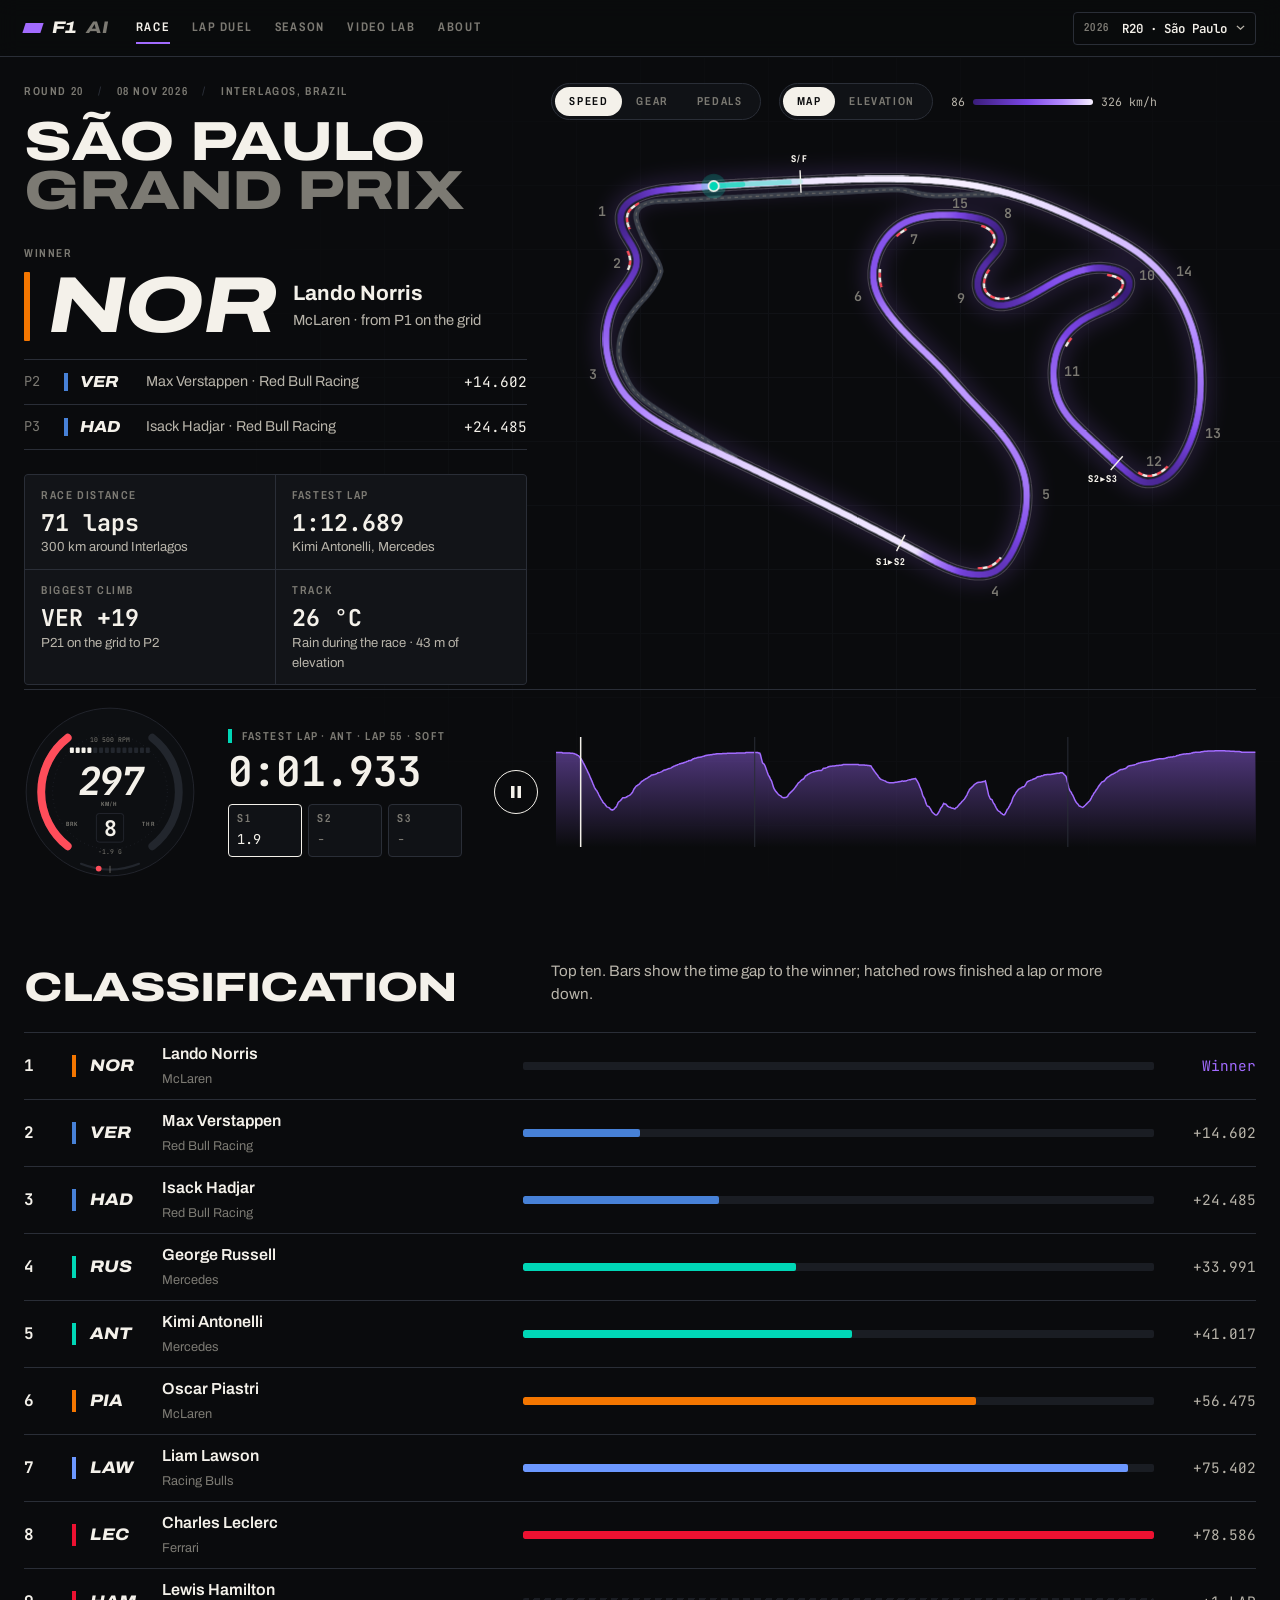
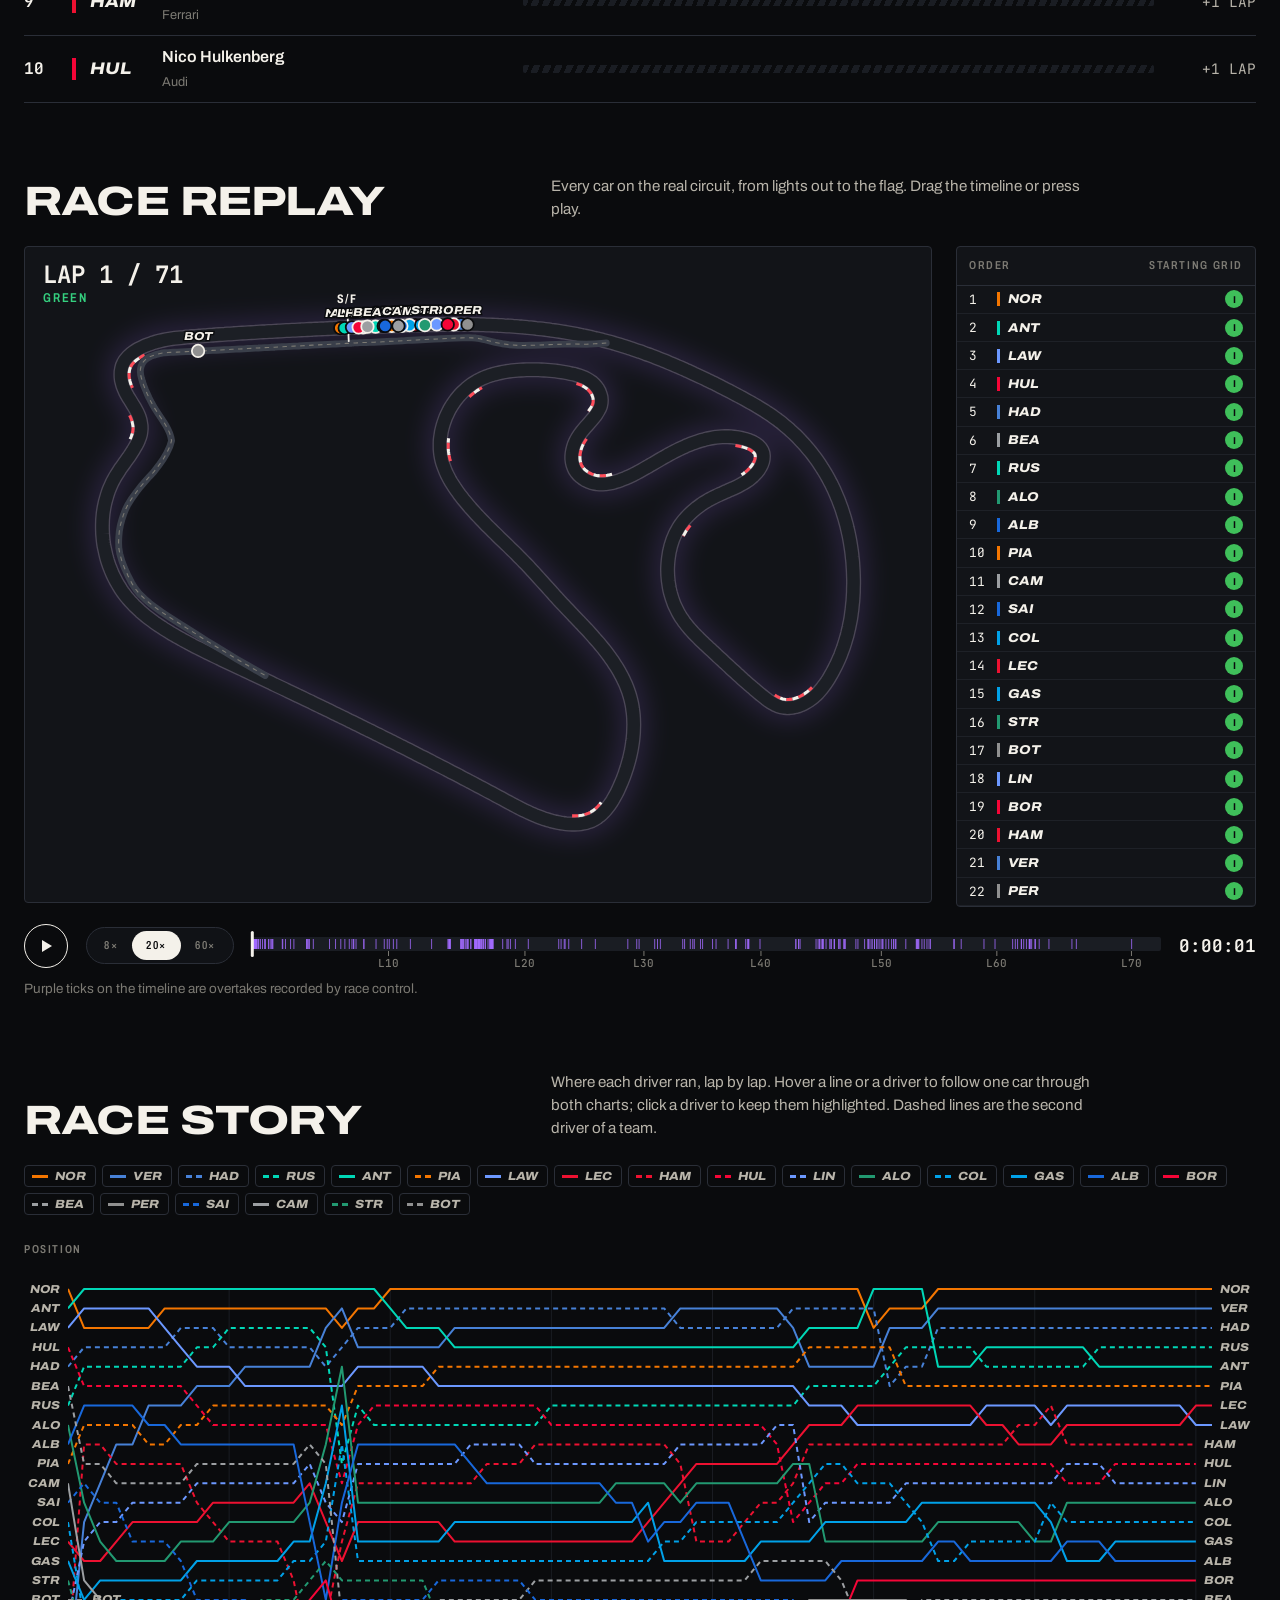
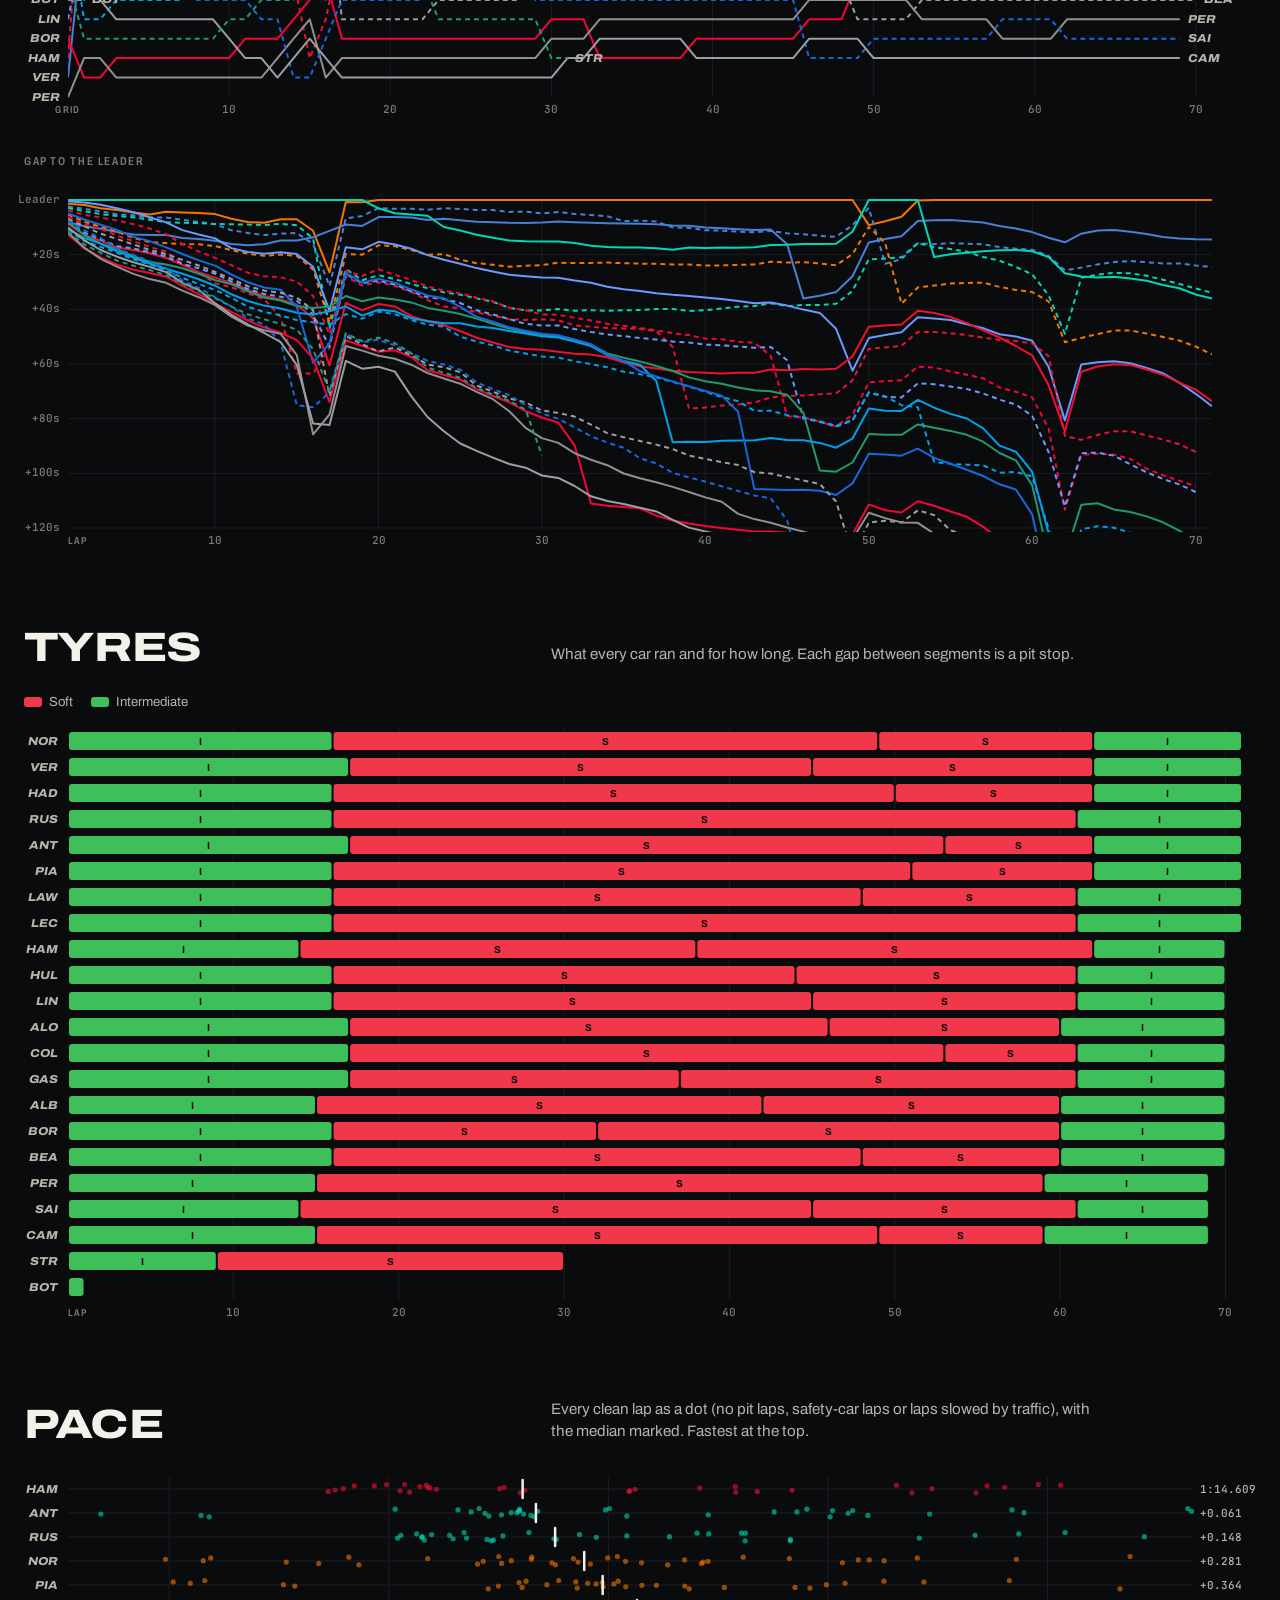
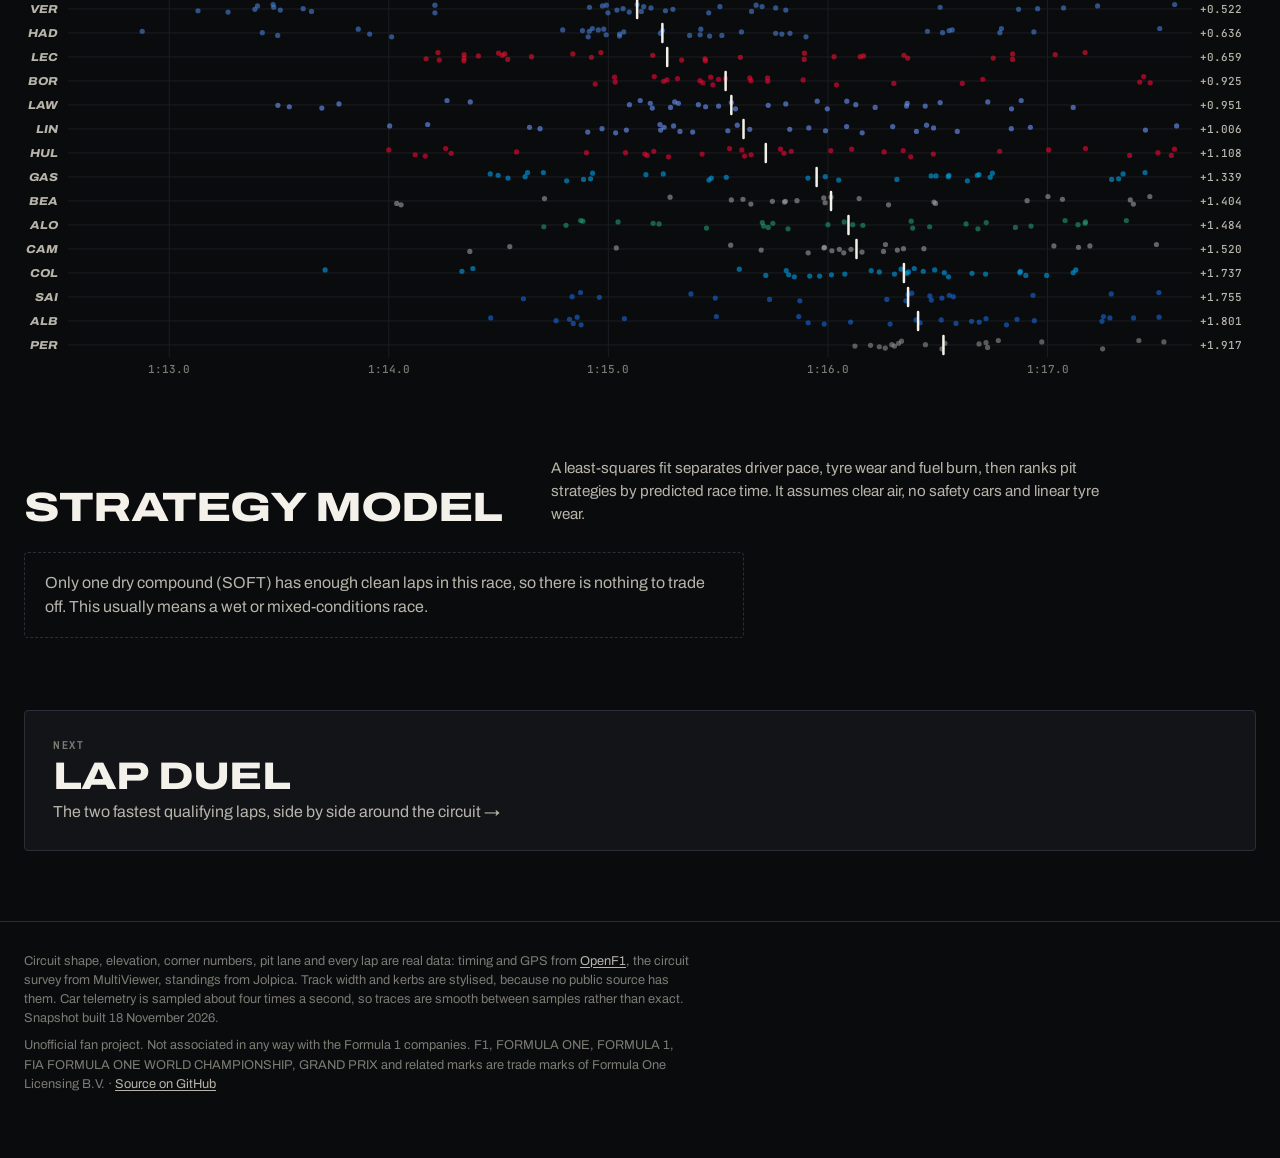
==== commit 09840942: "Race replay and 3D elevation view - replay: every car's position for the whole race (2 Hz, delta-enc" ====
--- a/docs/index.html
+++ b/docs/index.html
@@ -33,9 +33,15 @@
               <button type="button" data-layer="gear" aria-pressed="false">Gear</button>
               <button type="button" data-layer="pedals" aria-pressed="false">Pedals</button>
             </div>
+            <div class="seg" role="group" aria-label="View">
+              <button type="button" data-view="map" aria-pressed="true">Map</button>
+              <button type="button" data-view="3d" aria-pressed="false">Elevation</button>
+            </div>
             <div class="legend" id="legend"></div>
           </div>
           <svg class="track" id="track" role="img"></svg>
+          <div class="track3d" id="track3d" hidden></div>
+          <p class="note" id="note3d" hidden></p>
         </div>
       </div>
       <div class="deck">
--- a/docs/css/site.css
+++ b/docs/css/site.css
@@ -54,6 +54,9 @@
 /* ---------- stage: circuit + overlays ---------- */
 .stage { position: relative; min-width: 0; }
 .stage svg.track { display: block; width: 100%; height: auto; overflow: visible; }
+.stage svg.track[hidden], .track3d[hidden] { display: none; }
+.track3d canvas { display: block; }
+.stage .note { margin-top: 0; }
 .stage__lap .who { display: flex; gap: 10px; align-items: center; margin-bottom: 6px; }
 .stage__lap .who i { width: 4px; height: 14px; background: var(--team); }
 .timer { font-size: clamp(1.8rem, 3.2vw, 2.7rem); font-weight: 700; line-height: 1; letter-spacing: -0.02em; }
@@ -201,3 +204,80 @@
   .fade { animation: none; opacity: 1; }
   * { transition: none !important; }
 }
+
+/* ---------- lap duel ---------- */
+.hero--duel { padding-top: 30px; }
+.versus { display: grid; grid-template-columns: minmax(0, 1fr) auto minmax(0, 1fr); gap: var(--gutter); align-items: center; margin-bottom: 14px; }
+.vs { display: flex; align-items: center; gap: 16px; border-bottom: 4px solid var(--team); padding-bottom: 12px; min-width: 0; }
+.vs--b { justify-content: flex-end; text-align: right; }
+.vs__code { font-size: clamp(2.6rem, 6vw, 5rem); font-style: italic; line-height: .86; }
+.vs__name { font-weight: 700; font-size: 1.05rem; line-height: 1.2; min-width: 0; }
+.vs__name small { display: block; color: var(--ink-2); font-weight: 400; font-size: .85rem; }
+.vs > b { font-size: clamp(1.1rem, 2vw, 1.6rem); margin-left: auto; }
+.vs--b > b { margin: 0 auto 0 0; }
+.vs__gap { text-align: center; display: grid; gap: 2px; }
+.vs__gap b { font-size: clamp(1.6rem, 3.2vw, 2.6rem); color: var(--purple); line-height: 1; }
+.vs__gap small { color: var(--ink-2); font-size: .82rem; }
+.duel { display: grid; grid-template-columns: 200px minmax(0, 1fr) 200px; gap: var(--gutter); align-items: center; }
+.duel__side { display: grid; gap: 14px; justify-items: center; }
+.duel__side .cluster { width: 100%; max-width: 200px; }
+.mini { margin: 0; width: 100%; border-top: 3px solid var(--team); }
+.mini div { display: flex; justify-content: space-between; gap: 10px; padding: 7px 0; border-bottom: 1px solid var(--hairline); font-size: .84rem; }
+.mini dt { color: var(--ink-2); }
+.mini dd { margin: 0; }
+.deck--duel { grid-template-columns: auto auto auto; justify-content: center; gap: 44px; }
+.live { display: grid; gap: 2px; }
+.live b { font-size: 1.7rem; line-height: 1.1; }
+.live small { color: var(--ink-2); font-size: .8rem; }
+
+.corners { display: grid; grid-template-columns: repeat(auto-fill, minmax(232px, 1fr)); gap: 12px; }
+.corner { background: var(--surface); border: 1px solid var(--hairline); border-radius: var(--radius); padding: 14px 16px 12px; min-width: 0; }
+.corner header { display: flex; justify-content: space-between; align-items: baseline; gap: 8px; }
+.corner header b { font-size: 1.5rem; }
+.corner header span { font-size: .8rem; }
+.corner svg { display: block; width: 100%; height: auto; margin: 6px 0; }
+.corner dl { margin: 0; }
+.corner dl div { display: flex; justify-content: space-between; padding: 5px 0; border-top: 1px solid var(--hairline); font-size: .82rem; }
+.corner dt { color: var(--ink-2); display: flex; align-items: center; gap: 7px; }
+.corner dt i { width: 12px; height: 3px; background: var(--team); }
+.corner dd { margin: 0; }
+
+@media (max-width: 900px) {
+  .versus { grid-template-columns: minmax(0, 1fr) minmax(0, 1fr); gap: 12px; }
+  .vs__gap { grid-column: 1 / -1; grid-row: 2; }
+  .vs { flex-wrap: wrap; gap: 4px 10px; }
+  .vs__name { display: none; }
+  .duel { grid-template-columns: minmax(0, 1fr) minmax(0, 1fr); gap: 12px; }
+  .duel .stage { grid-column: 1 / -1; grid-row: 1; }
+  .deck--duel { gap: 18px; grid-template-columns: auto minmax(0, 1fr) minmax(0, 1fr); }
+  .live b { font-size: 1.15rem; }
+}
+
+/* ---------- race replay ---------- */
+.replay__grid { display: grid; grid-template-columns: minmax(0, 1fr) 300px; gap: var(--gutter); align-items: start; }
+.replay__map { position: relative; background: var(--surface); border: 1px solid var(--hairline); border-radius: var(--radius); padding: 8px; min-width: 0; }
+.replay__map svg { display: block; width: 100%; height: auto; }
+.replay__badge { position: absolute; top: 16px; left: 18px; display: grid; gap: 2px; }
+.replay__badge b { font-size: 1.5rem; line-height: 1; }
+.replay__badge span { color: var(--throttle); font-size: .8rem; font-weight: 600; font-stretch: 75%; letter-spacing: .14em; text-transform: uppercase; }
+.replay__badge span.is-neutral { color: var(--paper); }
+.car-tag { font: italic 800 13px var(--font); font-stretch: 112%; fill: var(--paper); text-anchor: middle; paint-order: stroke; stroke: #0a0b0d; stroke-width: 3px; }
+.tower { background: var(--surface); border: 1px solid var(--hairline); border-radius: var(--radius); overflow: hidden; }
+.tower__head { display: flex; justify-content: space-between; padding: 10px 12px; border-bottom: 1px solid var(--hairline); }
+.tower ol { list-style: none; margin: 0; padding: 0; }
+.tower li { display: grid; grid-template-columns: 1.6em 3px 3.2em minmax(0, 1fr) 18px; gap: 8px; align-items: center; padding: 4px 12px; font-size: .8rem; border-bottom: 1px solid rgba(42, 46, 55, .5); cursor: pointer; }
+.tower li:hover { background: var(--raised); }
+.tower li i { height: 14px; background: var(--team); }
+.tower li b { font: italic 800 .8rem var(--font); font-stretch: 112%; }
+.tower li .gap { text-align: right; color: var(--ink-2); }
+.tower li em { width: 18px; height: 18px; border-radius: 50%; display: grid; place-items: center; font: 700 .62rem var(--font); color: #0a0b0d; font-style: normal; }
+.tower li.is-out { opacity: .4; }
+.replay__bar { display: grid; grid-template-columns: auto auto minmax(0, 1fr) auto; gap: 18px; align-items: center; margin-top: 16px; }
+.replay__clock { font-size: 1.1rem; }
+.replay__line svg { cursor: ew-resize; touch-action: none; }
+@media (max-width: 900px) {
+  .replay__grid { grid-template-columns: minmax(0, 1fr); }
+  .tower ol { display: grid; grid-template-columns: 1fr 1fr; }
+  .replay__bar { grid-template-columns: auto auto auto; }
+  .replay__line { grid-column: 1 / -1; grid-row: 2; }
+}
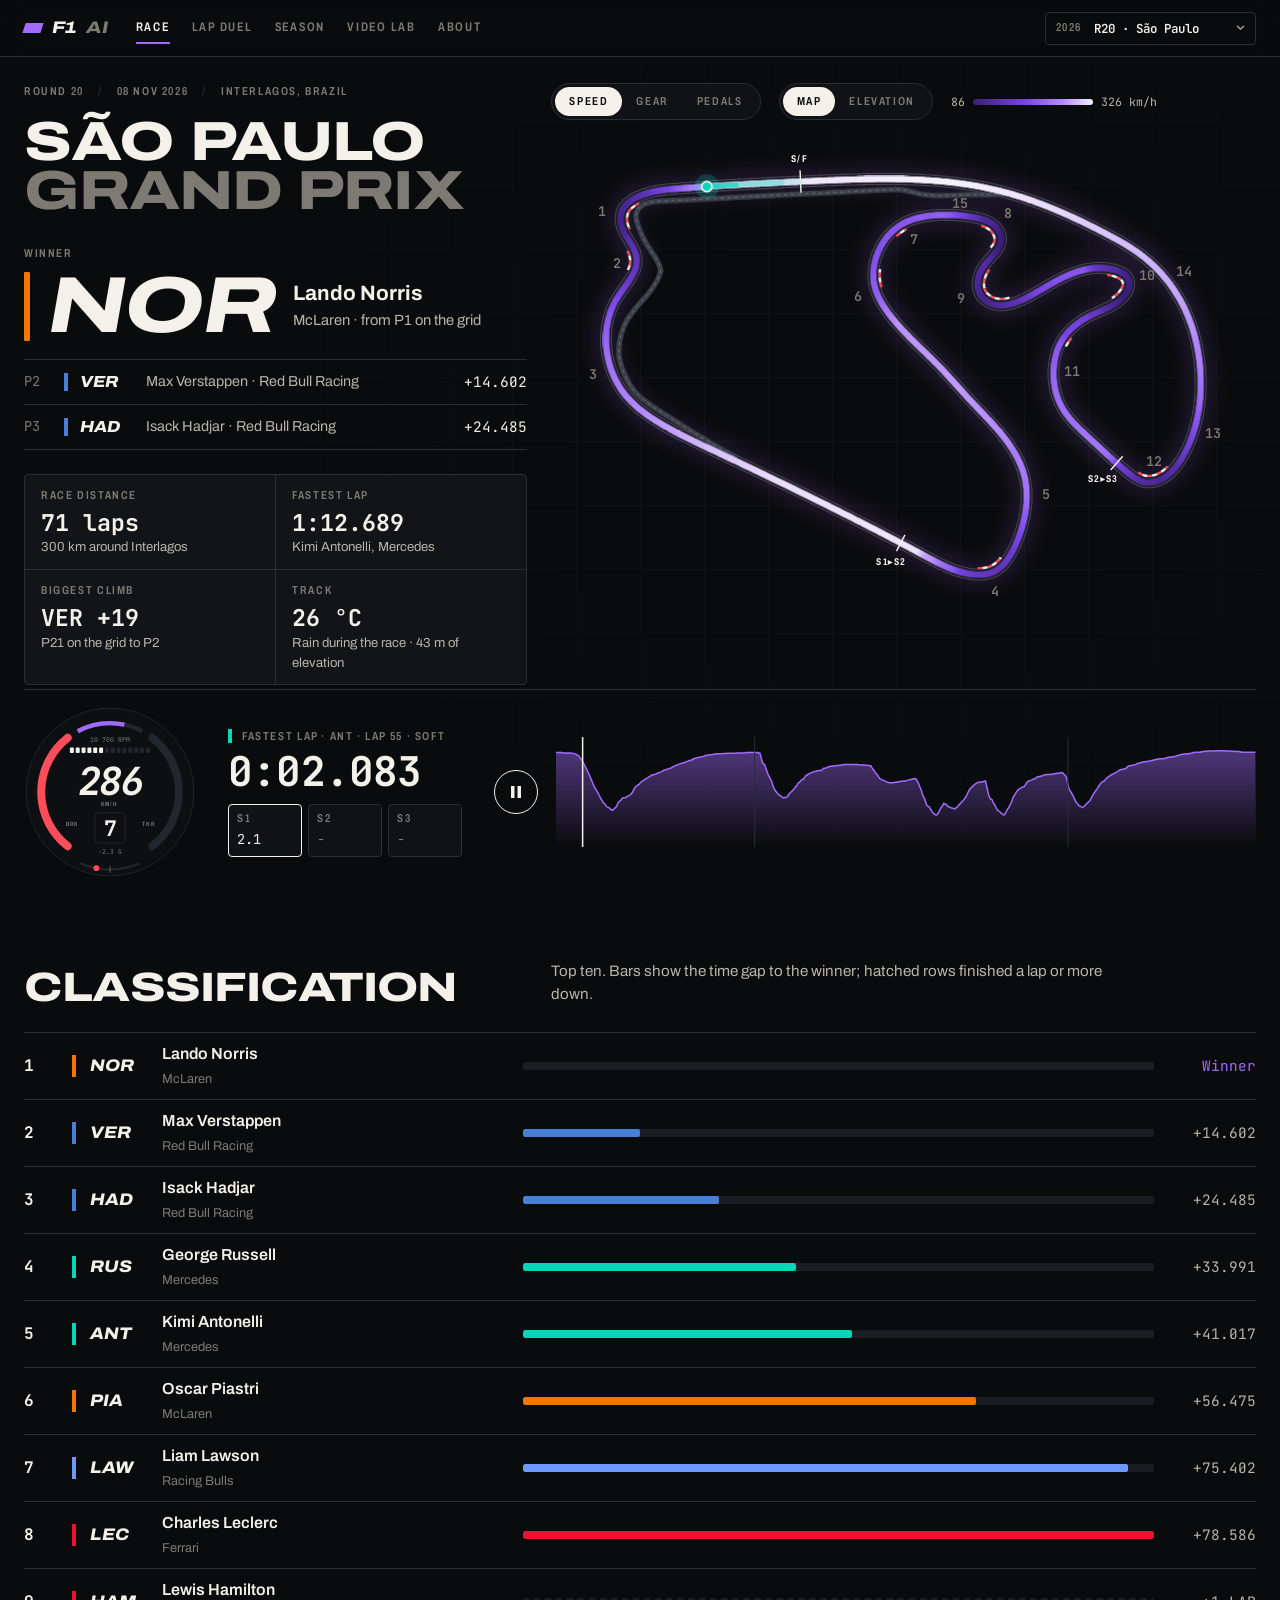
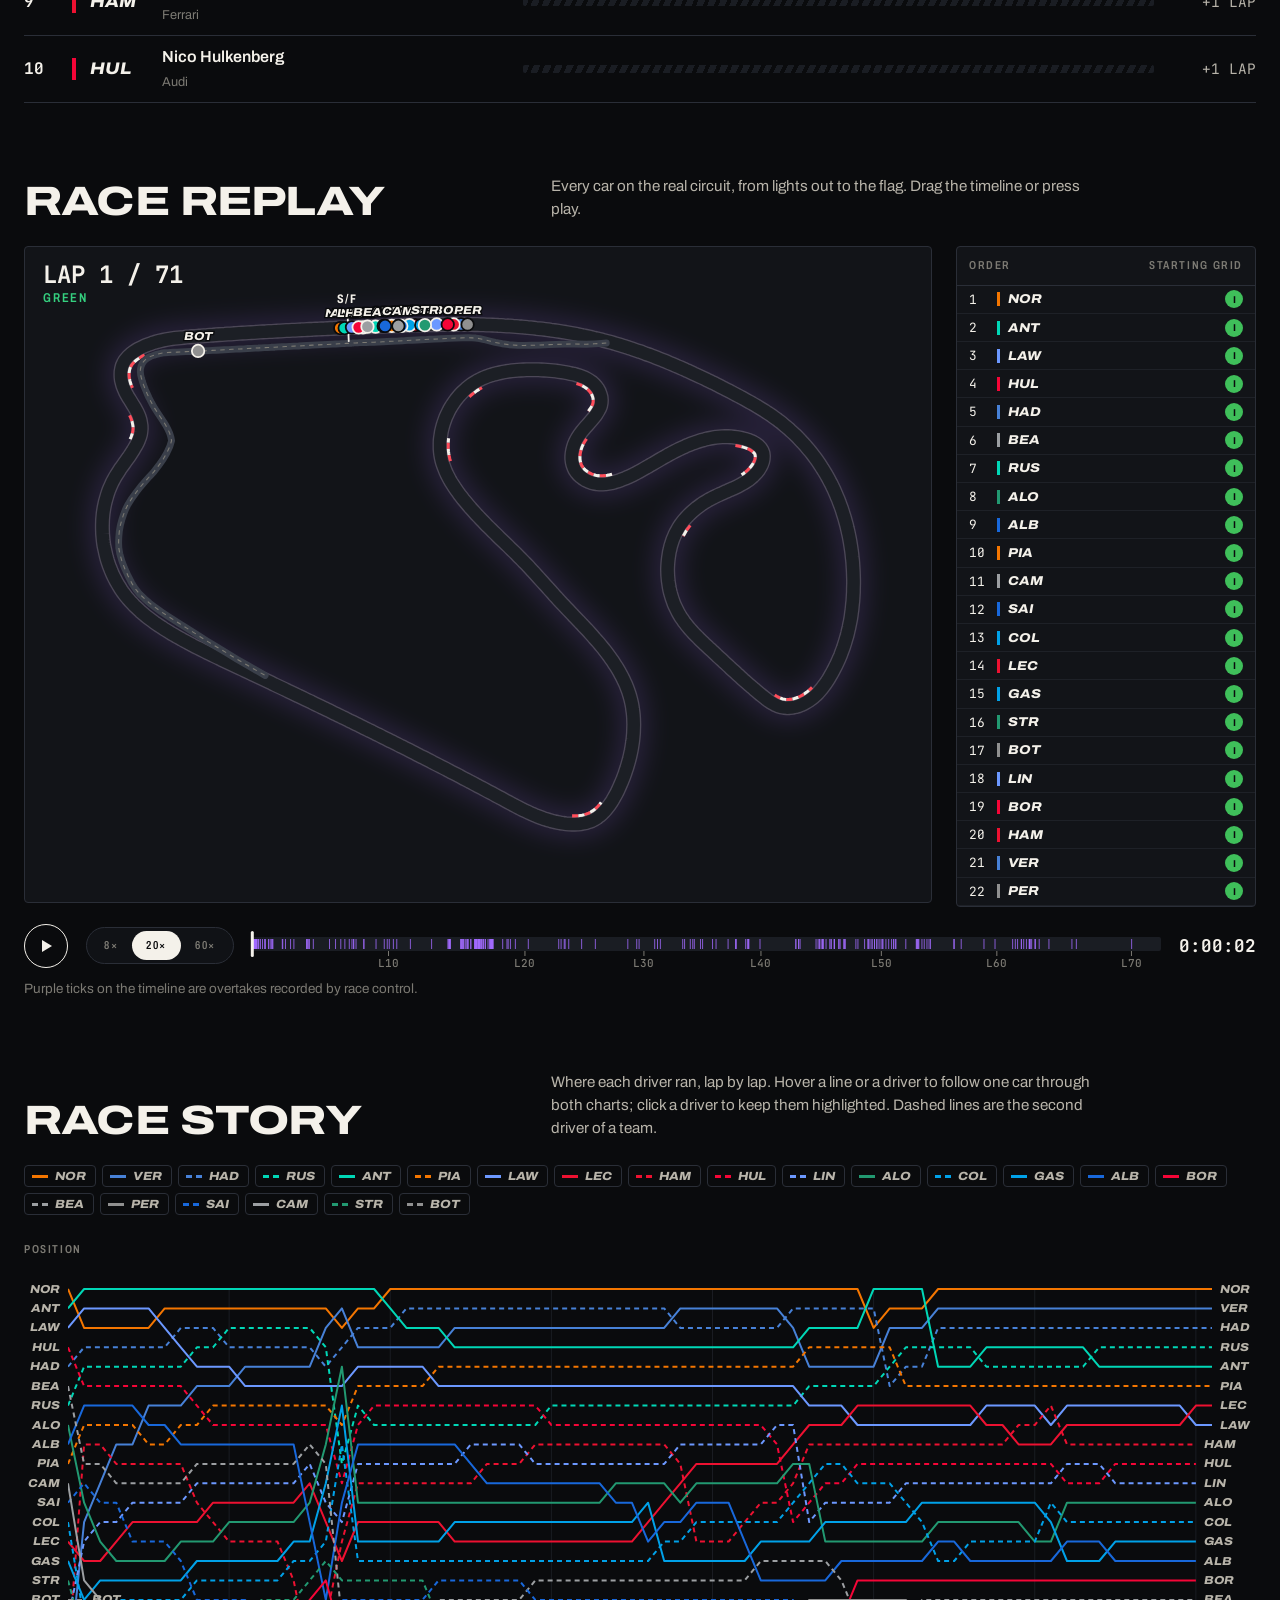
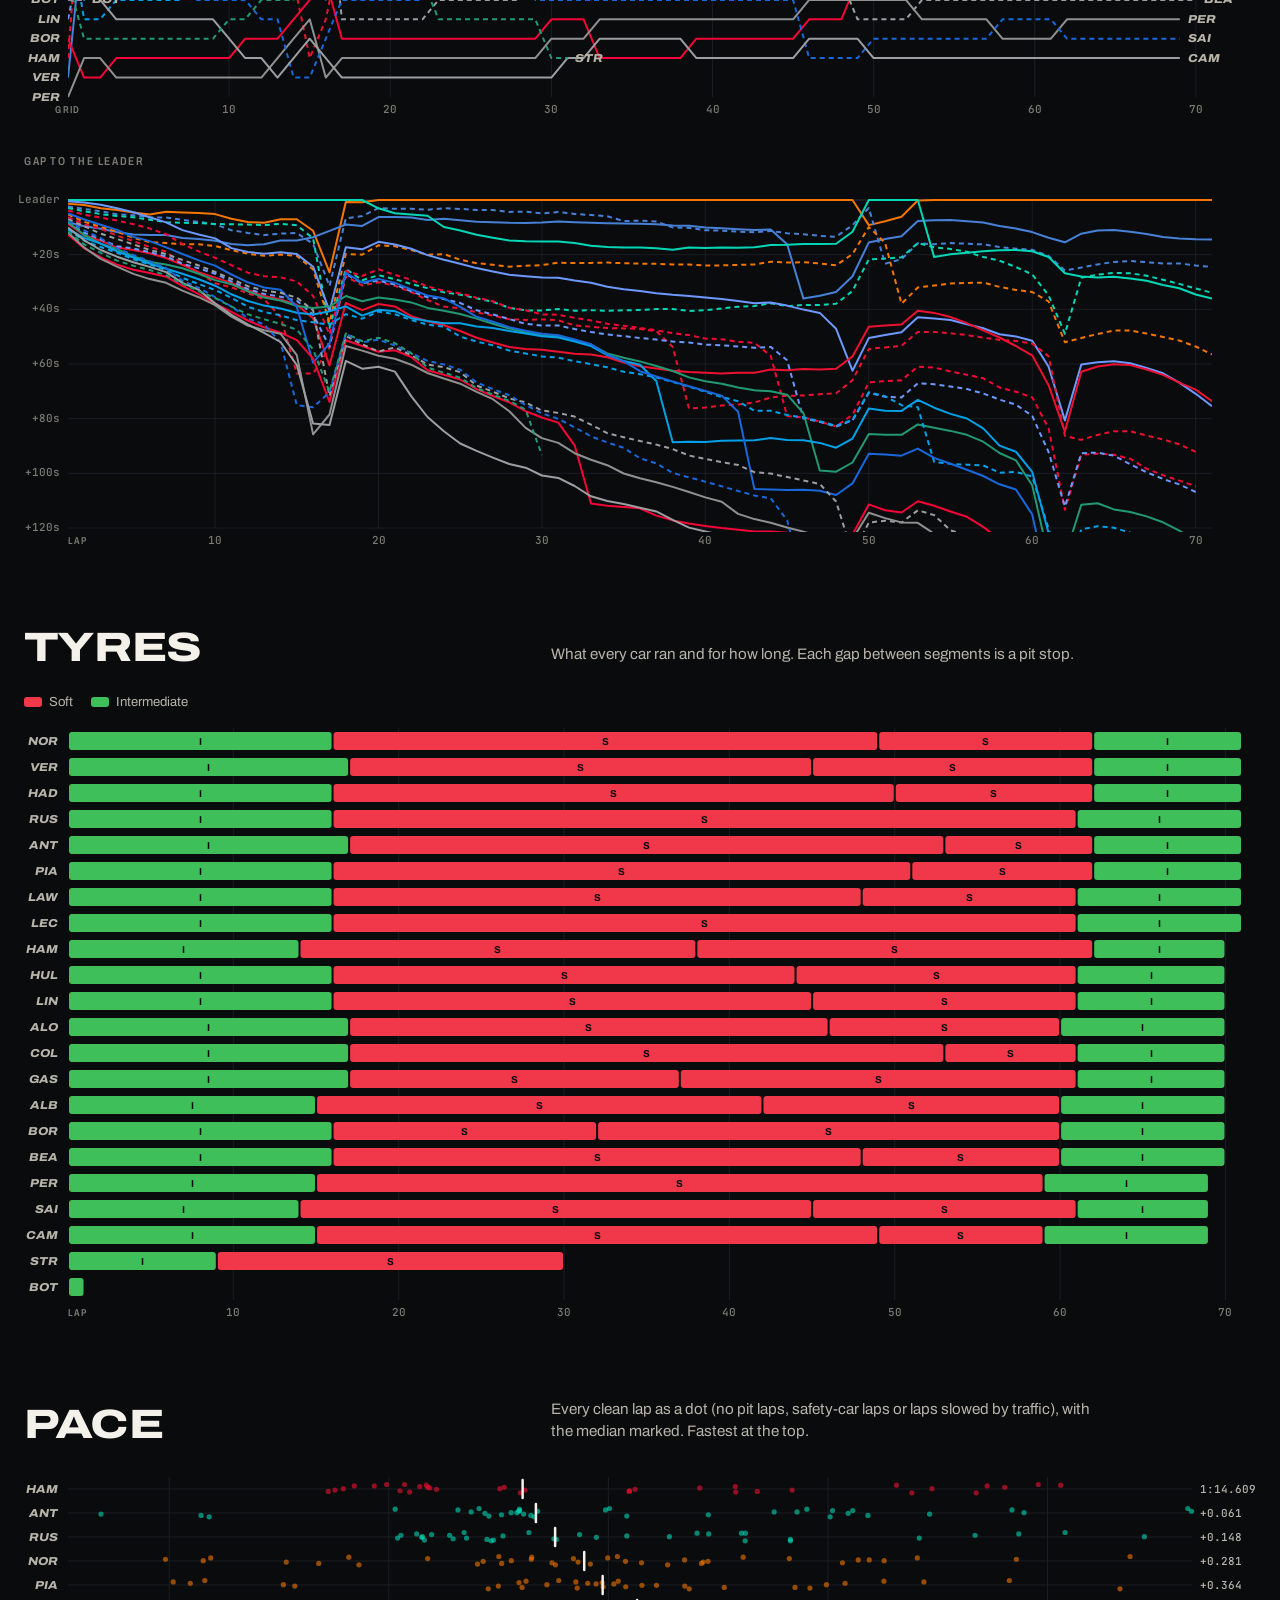
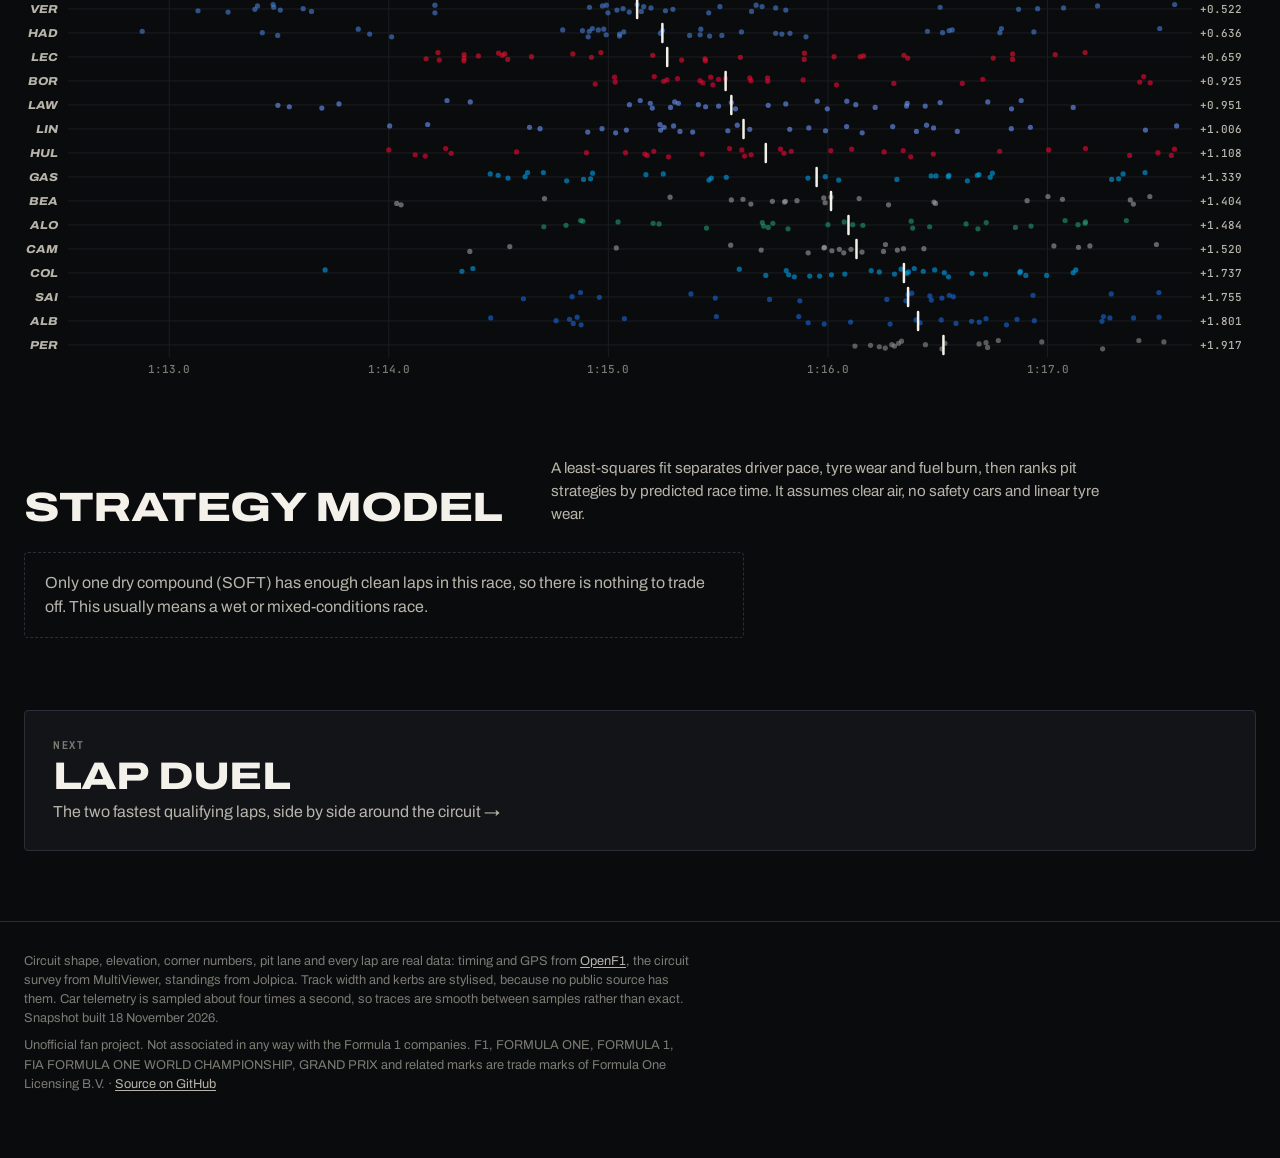
==== commit 8a754044: "Video lab overhaul, real-circuit video generation, full 2026 archive Video - scene.py: generated foo" ====
--- a/docs/index.html
+++ b/docs/index.html
@@ -42,6 +42,7 @@
           <svg class="track" id="track" role="img"></svg>
           <div class="track3d" id="track3d" hidden></div>
           <p class="note" id="note3d" hidden></p>
+          <p class="note" id="trackNote" hidden></p>
         </div>
       </div>
       <div class="deck">
--- a/docs/css/site.css
+++ b/docs/css/site.css
@@ -281,3 +281,96 @@
   .replay__bar { grid-template-columns: auto auto auto; }
   .replay__line { grid-column: 1 / -1; grid-row: 2; }
 }
+
+/* ---------- season ---------- */
+.hero--plain { padding: 36px 0 8px; }
+.hero--plain h1 { margin-bottom: 26px; }
+.hero--plain .tiles b { font-size: 1.3rem; }
+.calendar { display: grid; grid-template-columns: repeat(auto-fill, minmax(196px, 1fr)); gap: 12px; }
+.round-card { display: grid; gap: 4px; background: var(--surface); border: 1px solid var(--hairline); border-radius: var(--radius); padding: 14px 16px; min-width: 0; transition: border-color var(--fast) var(--ease), transform var(--fast) var(--ease); }
+.round-card header { display: flex; justify-content: space-between; align-items: baseline; }
+.round-card header .t-num { font-weight: 700; color: var(--ink-2); }
+.round-card svg { display: block; width: 100%; height: auto; margin: 6px 0 2px; }
+.round-card svg path { fill: none; stroke: var(--paper); stroke-width: 2.4; stroke-linejoin: round; transition: stroke var(--fast) var(--ease); }
+.round-card h3 { margin: 0; font-size: 1rem; font-weight: 800; font-stretch: 112%; text-transform: uppercase; letter-spacing: -.01em; }
+.round-card p { margin: 0; color: var(--muted); font-size: .8rem; }
+.round-card footer { display: flex; align-items: center; gap: 8px; margin-top: 8px; padding-top: 8px; border-top: 1px solid var(--hairline); font-size: .82rem; color: var(--ink-2); min-width: 0; }
+.round-card footer i { width: 3px; height: 14px; background: var(--team); flex: none; }
+.round-card footer b { font: italic 800 .82rem var(--font); font-stretch: 112%; color: var(--paper); }
+.round-card footer span { white-space: nowrap; overflow: hidden; text-overflow: ellipsis; }
+.round-card.is-built:hover { border-color: var(--purple); transform: translateY(-2px); }
+.round-card.is-built:hover svg path { stroke: var(--purple); }
+.round-card.is-future { opacity: .55; }
+.round-card.is-future svg path { stroke: var(--muted); stroke-dasharray: 3 4; }
+
+.scroll { overflow-x: auto; border: 1px solid var(--hairline); border-radius: var(--radius); }
+.heat { border-collapse: separate; border-spacing: 2px; font: 600 .74rem var(--mono); width: 100%; min-width: 760px; padding: 8px; }
+.heat th { font-weight: 600; color: var(--muted); padding: 4px 6px; text-align: center; }
+.heat tbody th { text-align: left; white-space: nowrap; font: italic 800 .78rem var(--font); font-stretch: 112%; color: var(--ink-2); position: sticky; left: 0; background: var(--carbon); }
+.heat tbody th i { display: inline-block; width: 3px; height: 12px; background: var(--team); margin-right: 7px; vertical-align: -1px; }
+.heat td { text-align: center; height: 26px; min-width: 28px; border-radius: 2px; background: var(--surface); }
+.heat td.sum { background: none; color: var(--paper); text-align: right; padding-left: 10px; }
+.heat tr.is-dim { opacity: .3; }
+
+/* ---------- plain heroes, buttons, long text ---------- */
+.lede { color: var(--ink-2); font-size: 1.12rem; max-width: 64ch; margin: 0 0 22px; }
+.btns { display: flex; flex-wrap: wrap; gap: 10px; }
+.btn { display: inline-block; padding: 10px 18px; border: 1px solid var(--hairline); border-radius: var(--radius); font-weight: 600; font-size: .92rem; transition: border-color var(--fast) var(--ease), background var(--fast) var(--ease); }
+.btn:hover { border-color: var(--paper); }
+.btn--primary { background: var(--purple); border-color: var(--purple); color: #0a0b0d; }
+.btn--primary:hover { background: #b58cff; border-color: #b58cff; }
+.band--tight { padding-top: 26px; }
+.steps { display: grid; grid-template-columns: repeat(auto-fit, minmax(220px, 1fr)); gap: 1px; background: var(--hairline); border: 1px solid var(--hairline); border-radius: var(--radius); overflow: hidden; }
+.steps article { background: var(--surface); padding: 20px; min-width: 0; }
+.steps b { color: var(--purple); font-size: .85rem; }
+.steps h3 { margin: 6px 0 6px; font-size: 1.05rem; font-weight: 800; font-stretch: 112%; text-transform: uppercase; }
+.steps p { margin: 0; color: var(--ink-2); font-size: .9rem; }
+.tools { display: grid; grid-template-columns: repeat(auto-fill, minmax(290px, 1fr)); gap: 12px; }
+.tools article { border: 1px solid var(--hairline); border-radius: var(--radius); padding: 14px 16px; background: var(--surface); min-width: 0; }
+.tools h3 { margin: 0 0 6px; font-size: .88rem; color: var(--purple); font-weight: 700; overflow-wrap: anywhere; }
+.tools p { margin: 0; color: var(--ink-2); font-size: .86rem; }
+.codeblock { background: var(--surface); border: 1px solid var(--hairline); border-radius: var(--radius); padding: 16px 18px; overflow-x: auto; font: .84rem/1.7 var(--mono); color: var(--ink-2); margin: 0; }
+
+/* ---------- video lab ---------- */
+.lab { display: grid; grid-template-columns: minmax(0, 7fr) minmax(0, 5fr); gap: var(--gutter); align-items: start; margin-bottom: 22px; }
+.lab__frame { position: relative; border: 1px solid var(--hairline); border-radius: var(--radius); overflow: hidden; background: #000; }
+.lab__frame canvas { display: block; width: 100%; height: auto; }
+.lab__frame svg { position: absolute; inset: 0; width: 100%; height: 100%; }
+.lab__bar { display: flex; align-items: center; gap: 16px; margin-top: 12px; }
+.lab__bar b { margin-left: auto; font-size: 1.1rem; }
+.check { display: inline-flex; align-items: center; gap: 8px; font-size: .88rem; color: var(--ink-2); cursor: pointer; }
+.check input { accent-color: var(--purple); width: 16px; height: 16px; }
+.readout { width: 100%; border-collapse: collapse; font-size: .95rem; }
+.readout th, .readout td { padding: 11px 8px; border-bottom: 1px solid var(--hairline); text-align: right; }
+.readout thead th { font-weight: 600; font-stretch: 75%; font-size: .72rem; letter-spacing: .14em; text-transform: uppercase; color: var(--muted); }
+.readout tbody th { text-align: left; font-weight: 600; white-space: nowrap; }
+.readout tbody th i { display: inline-block; width: 10px; height: 10px; border: 2px solid var(--team); margin-right: 9px; vertical-align: -1px; }
+.readout td { font-size: 1.05rem; }
+.readout td:last-child { font: 600 .7rem var(--font); font-stretch: 75%; letter-spacing: .12em; text-transform: uppercase; }
+.readout .is-ok { color: var(--throttle); }
+.readout .is-off { color: var(--brake); }
+@media (max-width: 900px) { .lab { grid-template-columns: minmax(0, 1fr); } }
+@media (max-width: 900px) {
+  .corners { grid-template-columns: repeat(2, minmax(0, 1fr)); gap: 8px; }
+  .corner { padding: 10px 10px 8px; }
+  .corner header b { font-size: 1.15rem; }
+  .corner header span, .corner dl div { font-size: .72rem; }
+}
+
+/* video lab: the clip, and what was rebuilt from it */
+.lab__frame video { display: block; width: 100%; height: auto; }
+.lab__rebuilt { display: grid; gap: 6px; justify-items: center; background: var(--surface); border: 1px solid var(--hairline); border-radius: var(--radius); padding: 16px 12px 6px; }
+.lab__rebuilt .cluster { width: min(210px, 60%); }
+.lab__rebuilt svg.track { display: block; width: 100%; height: auto; }
+.cells { display: grid; grid-template-columns: repeat(5, minmax(0, 1fr)); gap: 1px; background: var(--hairline); border: 1px solid var(--hairline); border-radius: var(--radius); overflow: hidden; margin: 4px 0 26px; }
+.cell { background: var(--surface); padding: 12px 14px; display: grid; gap: 2px; min-width: 0; }
+.cell .t-label i { display: inline-block; width: 9px; height: 9px; border: 2px solid var(--team); margin-right: 8px; vertical-align: -1px; }
+.cell b { font-size: 1.55rem; line-height: 1.15; }
+.cell small { color: var(--muted); font-size: .78rem; }
+.cell em { font: 600 .66rem var(--font); font-stretch: 75%; letter-spacing: .12em; text-transform: uppercase; font-style: normal; }
+.cell .is-ok { color: var(--throttle); }
+.cell .is-off { color: var(--brake); }
+@media (max-width: 900px) {
+  .cells { grid-template-columns: repeat(2, minmax(0, 1fr)); }
+  .cell:last-child { grid-column: 1 / -1; }
+}
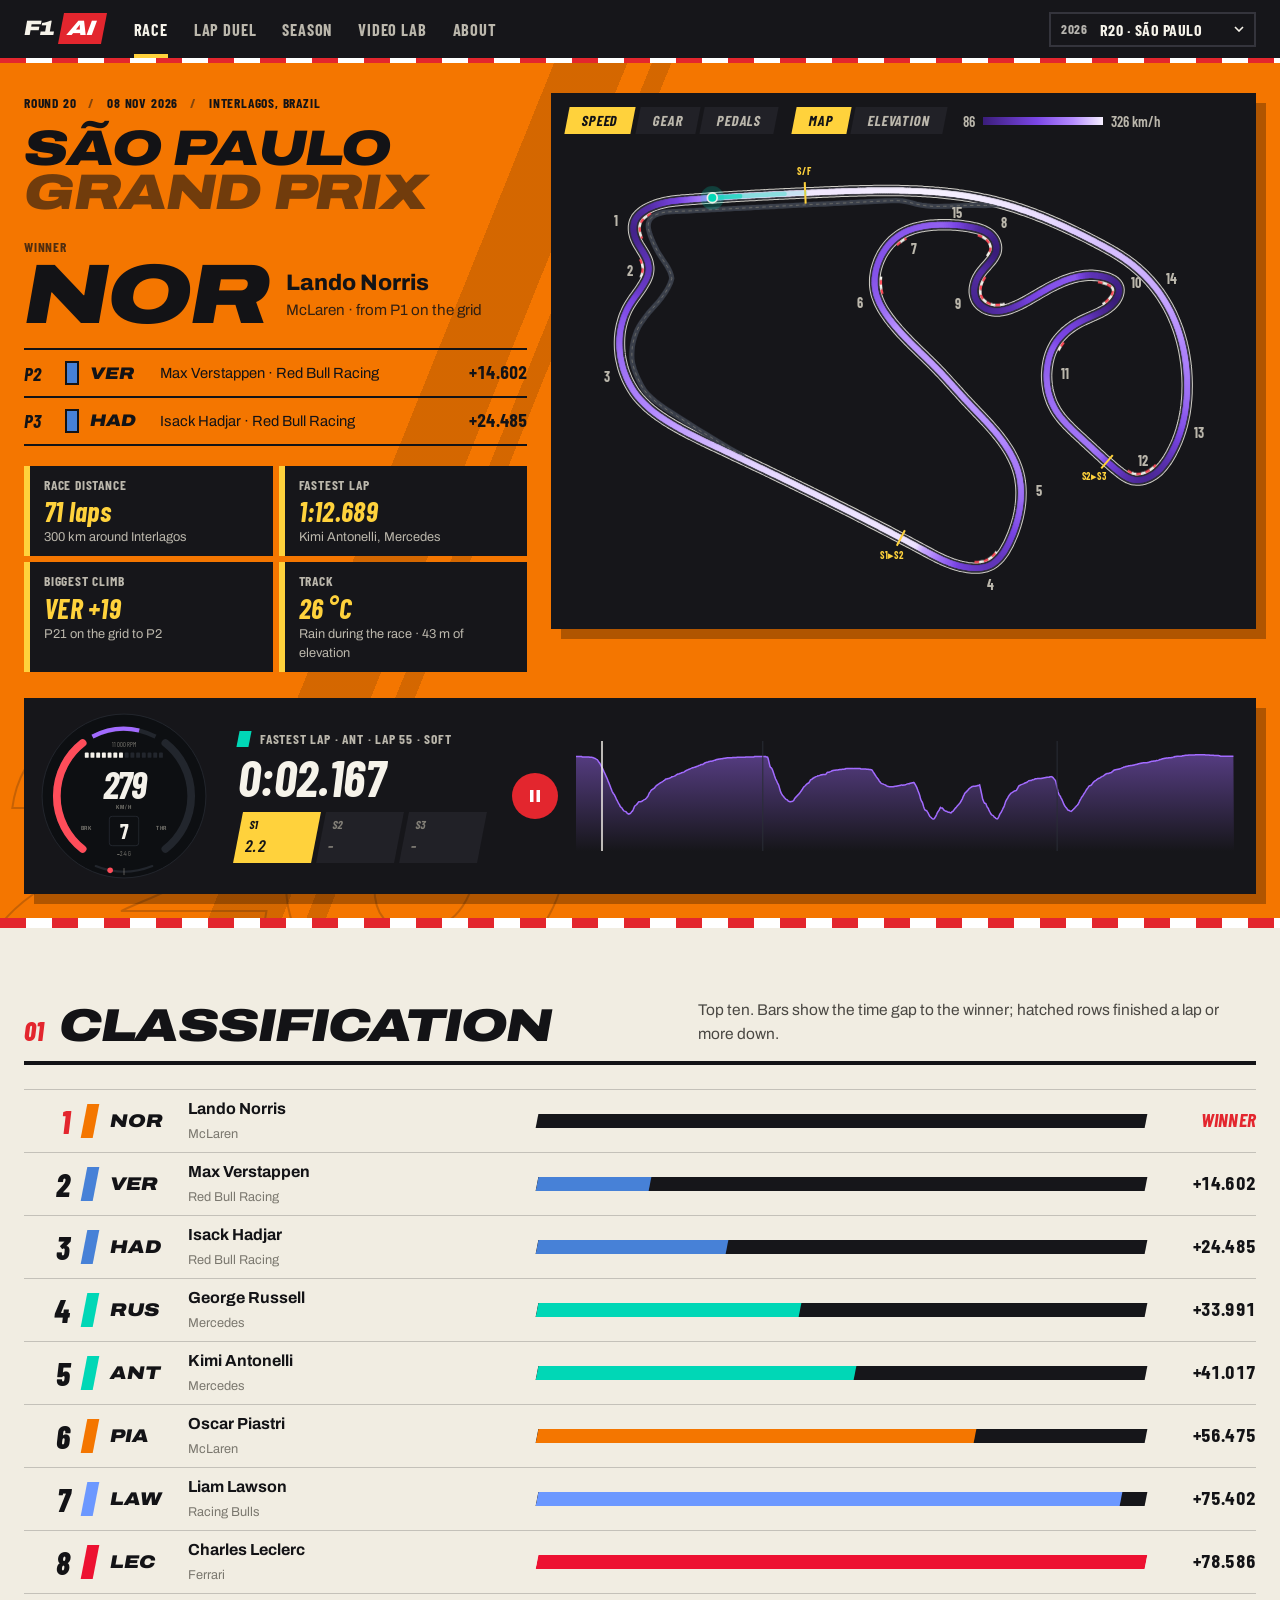
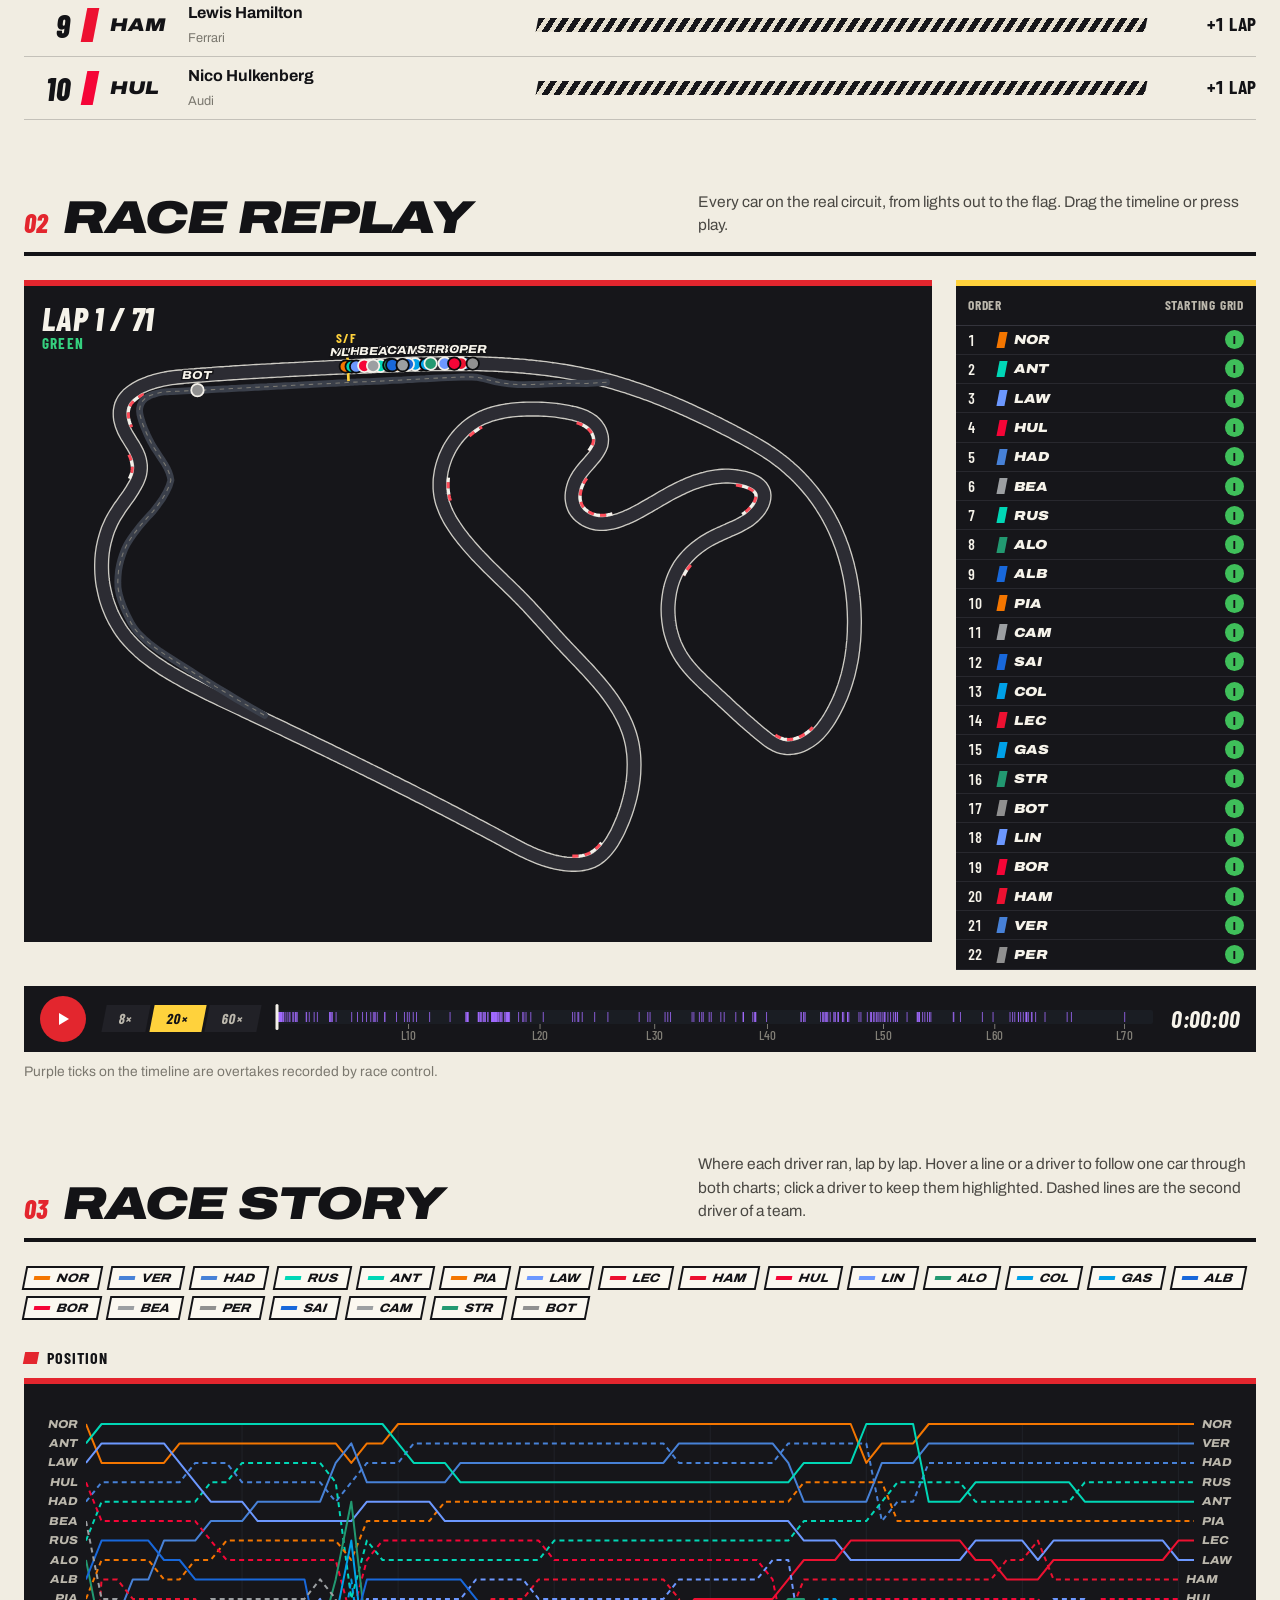
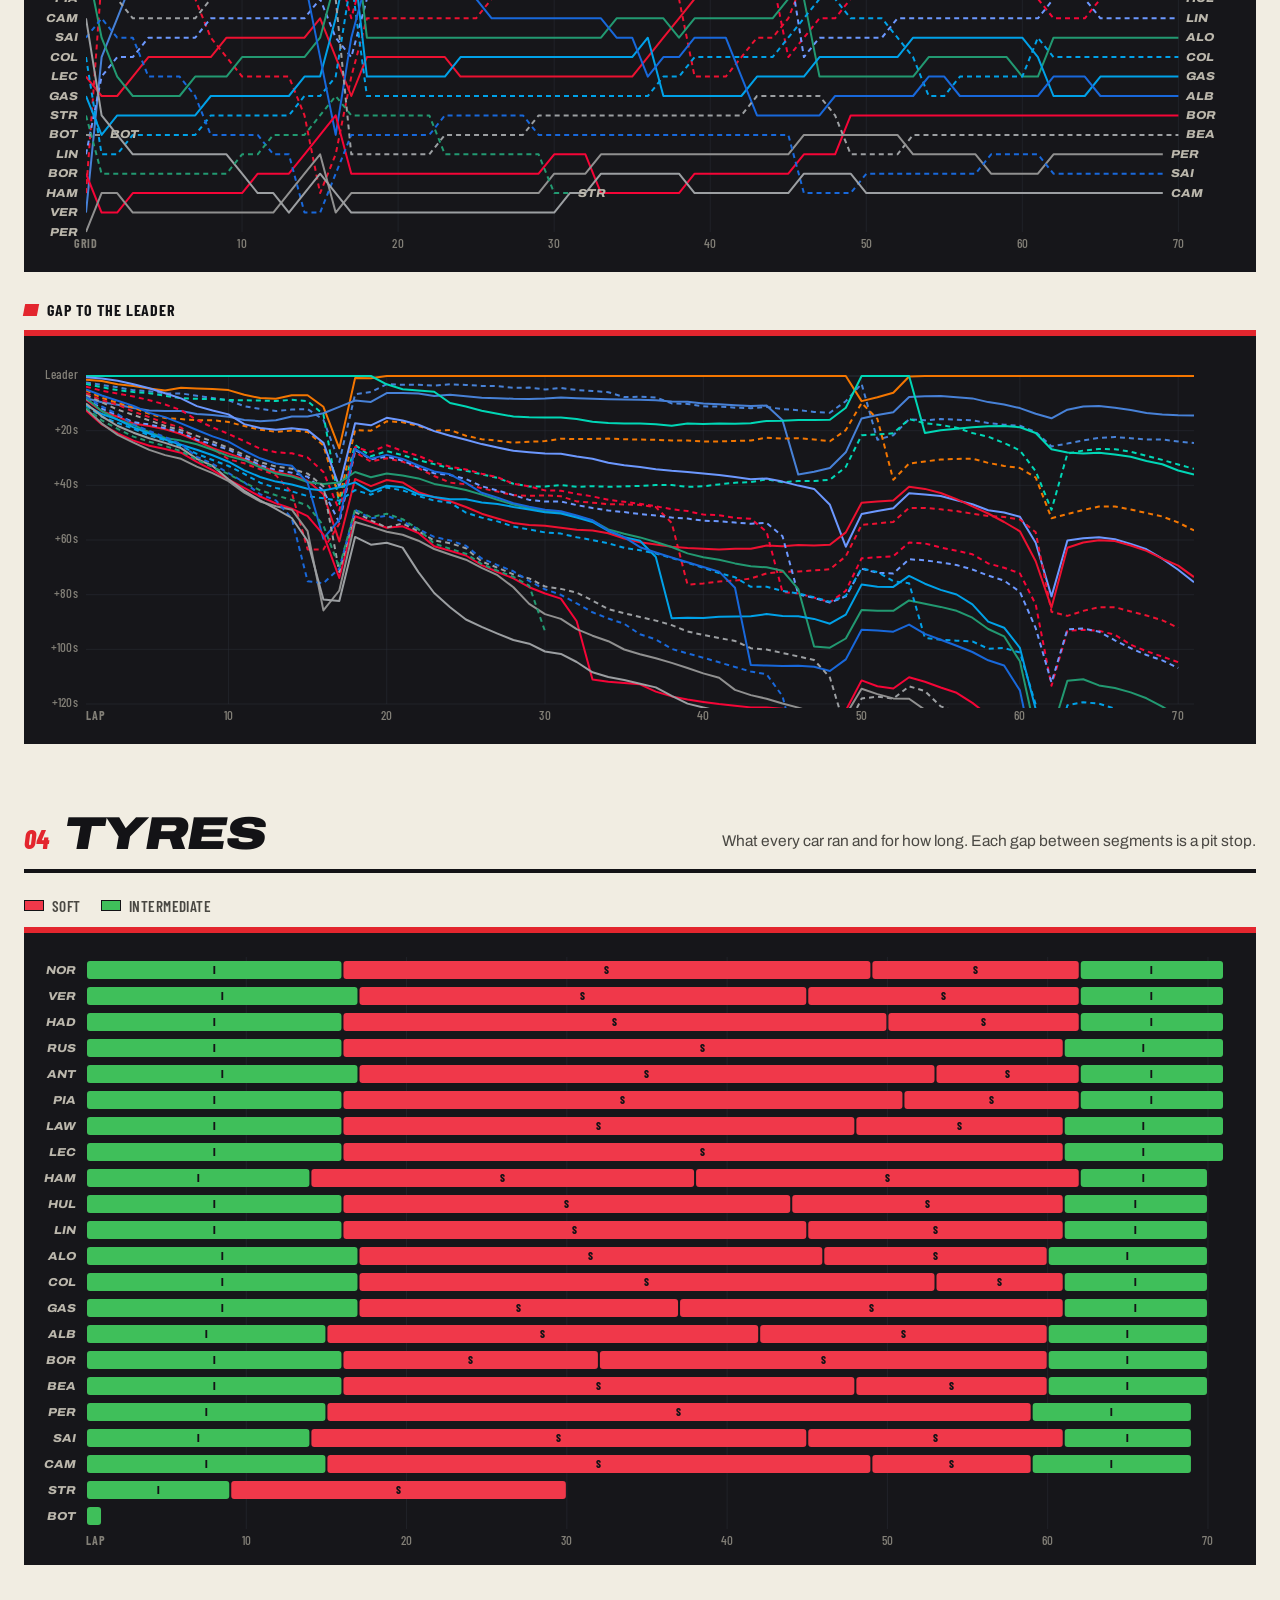
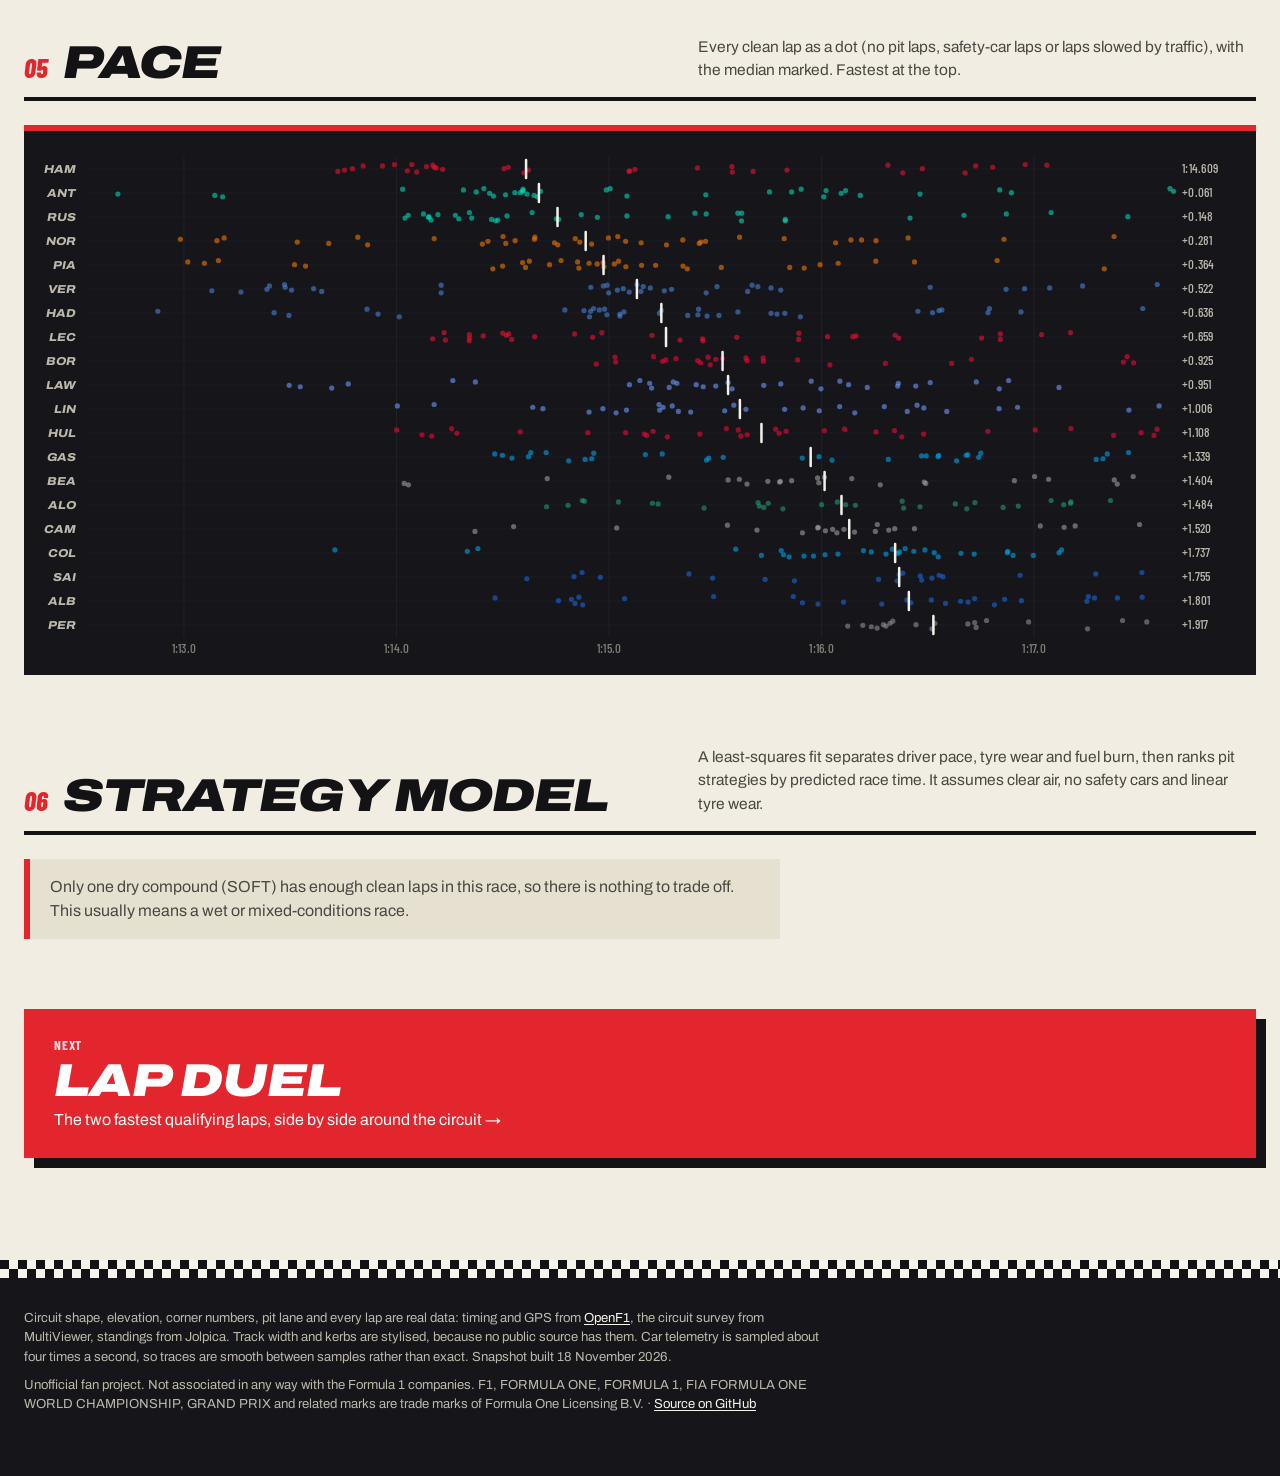
==== commit fd60afba: "New theme: race programme, in the colours of the sport The dark single-accent look was monochrome an" ====
--- a/docs/index.html
+++ b/docs/index.html
@@ -8,7 +8,7 @@
 <link rel="icon" href="data:image/svg+xml,<svg xmlns=%22http://www.w3.org/2000/svg%22 viewBox=%220 0 32 32%22><rect width=%2232%22 height=%2232%22 rx=%226%22 fill=%22%230a0b0d%22/><path d=%22M7 20l4-8h14l-4 8z%22 fill=%22%23a26bff%22/></svg>">
 <link rel="preconnect" href="https://fonts.googleapis.com">
 <link rel="preconnect" href="https://fonts.gstatic.com" crossorigin>
-<link href="https://fonts.googleapis.com/css2?family=Archivo:ital,wdth,wght@0,62..125,400..900;1,62..125,400..900&family=JetBrains+Mono:ital,wght@0,400..800;1,400..800&display=swap" rel="stylesheet">
+<link href="https://fonts.googleapis.com/css2?family=Archivo:ital,wdth,wght@0,62..125,400..900;1,62..125,400..900&family=Barlow+Condensed:ital,wght@0,500;0,600;0,700;0,800;1,600;1,700;1,800&display=swap" rel="stylesheet">
 <link rel="stylesheet" href="css/tokens.css">
 <link rel="stylesheet" href="css/site.css">
 </head>
@@ -16,7 +16,8 @@
 <header class="nav" id="nav"></header>
 
 <main>
-  <section class="hero">
+  <section class="hero" id="hero">
+    <span class="hero__no" id="roundNo" aria-hidden="true"></span>
     <div class="wrap">
       <div class="hero__grid">
         <div class="copy">
--- a/docs/css/tokens.css
+++ b/docs/css/tokens.css
@@ -1,40 +1,57 @@
-/* Design tokens. See design/brief.md. */
+/* Design tokens. See design/brief.md.
+   The look is a race programme: paper pages, dark timing panels, and the
+   colours of the sport itself - flags, tyres, kerbs and the teams. */
 :root {
-  /* colour */
-  --carbon: #0a0b0d;
-  --surface: #121418;
-  --raised: #1a1d23;
-  --hairline: #2a2e37;
-  --paper: #f4f1ea;
-  --ink-2: #b8b4aa;
-  --muted: #7c7a73;
-  --purple: #a26bff;        /* purple sector: fastest, focus, interactive */
-  --purple-deep: #3a1d7a;
+  /* paper (pages) */
+  --paper: #f1ede2;
+  --paper-2: #e6e0d0;
+  --card: #fbf8f0;
+  --ink: #131316;
+  --ink-2: #4a4843;
+  --ink-3: #7b786f;
+
+  /* asphalt (timing panels) */
+  --asphalt: #16161a;
+  --asphalt-2: #212127;
+  --asphalt-line: #34343c;
+  --chalk: #f6f3ea;
+  --chalk-2: #bbb7ac;
+  --chalk-3: #827f77;
+
+  /* the sport's own colours */
+  --red: #e3262e;        /* racing red: brand, kerbs, soft tyre */
+  --red-dark: #b0141b;
+  --yellow: #ffd23c;     /* yellow flag, pit boards, medium tyre */
+  --green: #18a34a;      /* green flag, throttle */
+  --purple: #a26bff;     /* purple sector: fastest of all */
+  --blue: #2f6fe0;
   --throttle: #35d07f;
   --brake: #ff4d5a;
-  --asphalt: #1c1f25;
 
   /* type */
   --font: "Archivo", "Segoe UI", system-ui, sans-serif;
-  --mono: "JetBrains Mono", ui-monospace, Consolas, monospace;
+  --cond: "Barlow Condensed", "Archivo Narrow", "Arial Narrow", sans-serif;
+  --mono: var(--cond);   /* numerals */
 
   /* layout */
   --max: 1320px;
   --gutter: 24px;
-  --u: 8px;
-  --radius: 4px;
+  --slant: -11deg;
 
   /* motion */
   --ease: cubic-bezier(.2, .7, .2, 1);
-  --fast: 200ms;
+  --fast: 180ms;
+
+  --kerb: repeating-linear-gradient(90deg, var(--red) 0 26px, #fff 26px 52px);
+  --flag: conic-gradient(var(--chalk) 25%, var(--ink) 0 50%, var(--chalk) 0 75%, var(--ink) 0) 0 0 / 18px 18px;
 }
 
 *, *::before, *::after { box-sizing: border-box; }
 html { -webkit-text-size-adjust: 100%; }
 body {
   margin: 0;
-  background: var(--carbon);
-  color: var(--paper);
+  background: var(--paper);
+  color: var(--ink);
   font: 400 16px/1.5 var(--font);
   font-stretch: 100%;
   -webkit-font-smoothing: antialiased;
@@ -42,9 +59,9 @@
 a { color: inherit; text-decoration: none; }
 button { font: inherit; color: inherit; }
 
-/* three voices from one family */
-.t-display { font-family: var(--font); font-weight: 800; line-height: 0.88; font-stretch: 125%; letter-spacing: -0.02em; text-transform: uppercase; }
-.t-label { font-weight: 600; font-stretch: 75%; font-size: 0.72rem; letter-spacing: 0.14em; text-transform: uppercase; color: var(--muted); }
-.t-num { font-family: var(--mono); font-variant-numeric: tabular-nums; font-feature-settings: "zero" 1; }
+/* three voices */
+.t-display { font-family: var(--font); font-weight: 900; font-style: italic; line-height: 0.88; font-stretch: 125%; letter-spacing: -0.025em; text-transform: uppercase; }
+.t-label { font-family: var(--cond); font-weight: 700; font-size: 0.84rem; letter-spacing: 0.06em; text-transform: uppercase; opacity: .72; }
+.t-num { font-family: var(--cond); font-weight: 600; font-variant-numeric: tabular-nums; font-size: 1.08em; letter-spacing: 0.01em; }
 
-:focus-visible { outline: 2px solid var(--purple); outline-offset: 2px; }
+:focus-visible { outline: 3px solid var(--yellow); outline-offset: 2px; }
--- a/docs/css/site.css
+++ b/docs/css/site.css
@@ -1,376 +1,388 @@
-/* ---------- shell ---------- */
+/* ============ shell ============ */
 .wrap { max-width: var(--max); margin: 0 auto; padding: 0 var(--gutter); }
-
-.nav { position: sticky; top: 0; z-index: 20; background: rgba(10, 11, 13, .82); backdrop-filter: blur(10px); border-bottom: 1px solid var(--hairline); }
-.nav__in { display: flex; align-items: center; gap: 28px; height: 56px; }
-.mark { display: inline-flex; align-items: center; gap: 10px; font-weight: 800; font-stretch: 125%; font-style: italic; letter-spacing: -0.02em; font-size: 1.05rem; }
-.mark::before { content: ""; width: 18px; height: 10px; background: var(--purple); transform: skewX(-18deg); }
-.mark i { color: var(--muted); font-style: inherit; }
-.nav__links { display: flex; gap: 22px; margin-right: auto; overflow-x: auto; scrollbar-width: none; }
-.nav__links a { font-weight: 600; font-stretch: 75%; font-size: .78rem; letter-spacing: .14em; text-transform: uppercase; color: var(--muted); white-space: nowrap; padding: 6px 0; border-bottom: 2px solid transparent; }
-.nav__links a[aria-current] { color: var(--paper); border-color: var(--purple); }
-.round { display: flex; align-items: center; gap: 8px; border: 1px solid var(--hairline); border-radius: var(--radius); padding: 0 0 0 10px; white-space: nowrap; }
-.round select { appearance: none; background: transparent url("data:image/svg+xml,%3Csvg xmlns='http://www.w3.org/2000/svg' viewBox='0 0 10 6'%3E%3Cpath d='M1 1l4 4 4-4' fill='none' stroke='%23b8b4aa' stroke-width='1.5'/%3E%3C/svg%3E") no-repeat right 10px center / 9px;
-  border: 0; color: var(--paper); font: 600 .78rem var(--mono); padding: 7px 28px 7px 4px; max-width: 46vw; cursor: pointer; }
-.round select option { background: var(--surface); color: var(--paper); }
-
-/* ---------- hero ---------- */
-.hero { position: relative; padding: 26px 0 0; overflow: hidden; }
-.hero::before { /* measurement grid: our own texture */
+main { counter-reset: band; }
+
+.nav { position: sticky; top: 0; z-index: 20; background: var(--asphalt); color: var(--chalk); }
+.nav::after { content: ""; display: block; height: 5px; background: var(--kerb); }
+.nav__in { display: flex; align-items: center; gap: 30px; height: 58px; }
+.mark { display: inline-flex; align-items: baseline; gap: 6px; font-weight: 900; font-stretch: 125%; font-style: italic; letter-spacing: -0.03em; font-size: 1.3rem; }
+.mark i { font-style: inherit; background: var(--red); color: #fff; padding: 0 9px 0 7px; transform: skewX(var(--slant)); display: inline-block; }
+.nav__links { display: flex; gap: 26px; margin-right: auto; overflow-x: auto; scrollbar-width: none; align-self: stretch; }
+.nav__links a { display: flex; align-items: center; font: 700 1.02rem var(--cond); letter-spacing: .05em; text-transform: uppercase; color: var(--chalk-2); white-space: nowrap; border-bottom: 4px solid transparent; border-top: 4px solid transparent; }
+.nav__links a:hover { color: var(--chalk); }
+.nav__links a[aria-current] { color: var(--chalk); border-bottom-color: var(--yellow); }
+.round { display: flex; align-items: center; gap: 8px; border: 2px solid var(--asphalt-line); padding: 0 0 0 10px; white-space: nowrap; }
+.round select { appearance: none; background: transparent url("data:image/svg+xml,%3Csvg xmlns='http://www.w3.org/2000/svg' viewBox='0 0 10 6'%3E%3Cpath d='M1 1l4 4 4-4' fill='none' stroke='%23f6f3ea' stroke-width='1.6'/%3E%3C/svg%3E") no-repeat right 10px center / 10px;
+  border: 0; color: var(--chalk); font: 700 1rem var(--cond); letter-spacing: .03em; text-transform: uppercase; padding: 6px 28px 6px 4px; max-width: 46vw; cursor: pointer; }
+.round select option { background: var(--asphalt); color: var(--chalk); }
+
+#foot { background: var(--asphalt); color: var(--chalk-2); margin-top: 96px; }
+#foot::before { content: ""; display: block; height: 18px; background: var(--flag); }
+.foot { font-size: .82rem; padding-top: 30px; padding-bottom: 54px; }
+.foot p { margin: 0 0 8px; max-width: 100ch; }
+.foot a { color: var(--chalk); text-decoration: underline; text-underline-offset: 2px; }
+
+/* ============ shared pieces ============ */
+.note { color: var(--ink-3); font-size: .86rem; margin: 10px 0 0; max-width: 84ch; }
+.quiet { color: var(--ink-2); background: var(--paper-2); border-left: 6px solid var(--red); padding: 16px 20px; max-width: 84ch; margin: 0; }
+.lede { font-size: 1.14rem; max-width: 62ch; margin: 0 0 24px; }
+.btns { display: flex; flex-wrap: wrap; gap: 14px; }
+.btn { display: inline-block; padding: 9px 22px; border: 2px solid currentColor; font: 700 1.05rem var(--cond); letter-spacing: .05em; text-transform: uppercase; transform: skewX(var(--slant)); transition: transform var(--fast) var(--ease), box-shadow var(--fast) var(--ease); }
+.btn:hover { transform: skewX(var(--slant)) translate(-2px, -2px); box-shadow: 4px 4px 0 var(--ink); }
+.btn--primary { background: var(--ink); border-color: var(--ink); color: var(--chalk); }
+
+/* slanted tabs: layer and speed switches */
+.seg { display: inline-flex; gap: 4px; }
+.seg button { border: 0; background: var(--asphalt-2); color: var(--chalk-2); cursor: pointer; padding: 5px 15px; transform: skewX(var(--slant)); font: 700 .9rem var(--cond); letter-spacing: .06em; text-transform: uppercase; transition: background var(--fast) var(--ease), color var(--fast) var(--ease); }
+.seg button:hover { color: var(--chalk); }
+.seg button[aria-pressed="true"] { background: var(--yellow); color: var(--ink); }
+
+.play { width: 46px; height: 46px; border-radius: 50%; border: 0; background: var(--red); cursor: pointer; display: grid; place-items: center; flex: none; transition: transform var(--fast) var(--ease), background var(--fast) var(--ease); }
+.play:hover { background: var(--red-dark); transform: scale(1.06); }
+.play svg { width: 14px; height: 14px; fill: #fff; }
+
+/* pit boards: headline numbers */
+.tiles { display: grid; grid-template-columns: repeat(auto-fit, minmax(190px, 1fr)); gap: 8px; margin-bottom: 28px; }
+.tile { background: var(--asphalt); color: var(--chalk); padding: 14px 18px 14px 16px; border-left: 7px solid var(--yellow); display: grid; gap: 2px; min-width: 0; }
+.tile .t-label { color: var(--chalk-2); opacity: 1; }
+.tile b { font: italic 700 2rem/1.05 var(--cond); color: var(--yellow); overflow-wrap: anywhere; }
+.tile small { color: var(--chalk-2); font-size: .82rem; }
+
+/* dark timing panels that hold the graphics */
+#positions, #gaps, #stints, #pace, #traces, #progress, #readTrace, #options, .scroll, .replay__map, .tower, .lab__rebuilt, .corner {
+  background: var(--asphalt); color: var(--chalk); }
+#positions, #gaps, #stints, #pace, #traces, #progress, #readTrace, #options { padding: 18px 18px 10px; border-top: 6px solid var(--red); }
+svg.chart { display: block; overflow: visible; touch-action: pan-y; }
+.ax { font: 500 13px var(--cond); fill: var(--chalk-3); letter-spacing: .02em; }
+.ax--cap { font-weight: 700; letter-spacing: .08em; font-size: 12px; }
+.ax--code { font: italic 800 11.5px var(--font); font-stretch: 112%; fill: var(--chalk-2); letter-spacing: 0; }
+.ax--num { fill: var(--chalk-2); }
+.ax--on { font: 800 11px var(--cond); fill: #131316; pointer-events: none; }
+.tip { position: fixed; left: 0; top: 0; z-index: 50; pointer-events: none; background: var(--asphalt); color: var(--chalk); border: 2px solid var(--chalk); padding: 10px 12px; font-size: .84rem; box-shadow: 5px 5px 0 rgba(0, 0, 0, .35); max-width: 270px; }
+.tip b { display: block; font-weight: 800; }
+.tip span { display: block; color: var(--chalk-3); font-size: .78rem; margin-bottom: 6px; }
+.tip dl { display: grid; grid-template-columns: auto auto; gap: 2px 14px; margin: 0; }
+.tip dt { color: var(--chalk-2); }
+.tip dd { margin: 0; text-align: right; font: 600 .95rem var(--cond); }
+
+.chips { display: flex; flex-wrap: wrap; gap: 6px 8px; margin-bottom: 14px; }
+.chip { display: inline-flex; align-items: center; gap: 7px; background: var(--card); border: 2px solid var(--ink); padding: 3px 10px 3px 8px; cursor: pointer; transform: skewX(var(--slant)); font: italic 800 .76rem var(--font); font-stretch: 112%; color: var(--ink); transition: background var(--fast) var(--ease), color var(--fast) var(--ease); }
+.chip i { width: 16px; height: 0; border-top: 4px solid var(--team); }
+.chip i.is-second { border-top-style: dashed; }
+.chip.is-on, .chip[aria-pressed="true"] { background: var(--ink); color: var(--chalk); }
+.keys { display: flex; flex-wrap: wrap; gap: 6px 20px; margin-bottom: 12px; font: 600 .95rem var(--cond); letter-spacing: .03em; text-transform: uppercase; color: var(--ink-2); }
+.key { display: inline-flex; align-items: center; gap: 8px; }
+.key i { width: 20px; height: 11px; border: 1.5px solid var(--ink); }
+#traces .keys, #readTrace .keys { color: var(--chalk-2); }
+#traces .key i, #readTrace .key i { border: 0; }
+
+.hbar { display: grid; grid-template-columns: 7em minmax(0, 1fr) 6.5em; gap: 12px; align-items: center; padding: 9px 0; border-bottom: 1.5px solid rgba(19, 19, 22, .16); font-weight: 600; }
+.hbar__t { height: 16px; background: var(--asphalt); transform: skewX(var(--slant)); overflow: hidden; }
+.hbar__t i { display: block; height: 100%; }
+.hbar__v { text-align: right; color: var(--ink-2); }
+
+/* ============ race hero: wears the winner's colours ============ */
+.hero { position: relative; overflow: hidden; background: var(--team, var(--red)); color: var(--on-team, #fff); padding: 30px 0 34px; }
+.hero::before { /* livery stripes */
   content: ""; position: absolute; inset: 0; pointer-events: none;
-  background-image: linear-gradient(var(--hairline) 1px, transparent 1px), linear-gradient(90deg, var(--hairline) 1px, transparent 1px);
-  background-size: 64px 64px; opacity: .22;
-  mask-image: radial-gradient(ellipse 70% 75% at 68% 45%, #000 20%, transparent 78%);
-}
-.hero__grid { position: relative; display: grid; grid-template-columns: minmax(0, 5fr) minmax(0, 7fr); gap: var(--gutter); align-items: start; }
-
-.eyebrow { display: flex; flex-wrap: wrap; gap: 6px 14px; margin: 0 0 18px; }
-.eyebrow span + span::before { content: "/"; margin-right: 14px; color: var(--hairline); }
-h1 { margin: 0 0 30px; font-size: clamp(2.3rem, 4.3vw, 4rem); overflow-wrap: break-word; }
-h1 em { font-style: normal; color: var(--muted); }
-
-.winner { display: grid; grid-template-columns: 6px auto minmax(0, 1fr); grid-template-rows: auto auto auto; gap: 0 18px; margin-bottom: 18px; }
-.winner__tag { grid-column: 1 / -1; grid-row: 1; margin-bottom: 10px; }
-.winner__bar { grid-column: 1; grid-row: 2 / span 2; background: var(--team); border-radius: 1px; }
-.winner__code { grid-column: 2; grid-row: 2 / span 2; font-size: clamp(3.4rem, 6.2vw, 5.6rem); font-style: italic; line-height: .86; }
-.winner__name { grid-column: 3; grid-row: 2; font-size: 1.3rem; font-weight: 700; line-height: 1.15; align-self: end; }
-.winner__meta { grid-column: 3; grid-row: 3; color: var(--ink-2); font-size: .92rem; align-self: start; margin-top: 4px; }
-
-.podium { list-style: none; margin: 0 0 24px; padding: 0; border-top: 1px solid var(--hairline); }
-.podium li { display: grid; grid-template-columns: 28px 4px 3.4em 1fr auto; gap: 12px; align-items: center; padding: 10px 0; border-bottom: 1px solid var(--hairline); }
-.podium .p { color: var(--muted); font-size: .85rem; }
-.podium .bar { height: 18px; background: var(--team); }
-.podium .code { font-weight: 800; font-stretch: 112%; font-style: italic; }
-.podium .who { color: var(--ink-2); font-size: .9rem; white-space: nowrap; overflow: hidden; text-overflow: ellipsis; }
-.podium .gap { color: var(--paper); font-size: .9rem; }
-
-.facts { display: grid; grid-template-columns: repeat(2, minmax(0, 1fr)); gap: 1px; margin: 0; background: var(--hairline); border: 1px solid var(--hairline); border-radius: var(--radius); overflow: hidden; }
-.fact { background: var(--surface); padding: 12px 16px; min-width: 0; }
-.fact dt { margin-bottom: 6px; }
+  background: linear-gradient(112deg, transparent 0 34%, rgba(0, 0, 0, .13) 34% 38.5%, transparent 38.5% 40%, rgba(0, 0, 0, .13) 40% 41.2%, transparent 41.2%); }
+.hero::after { content: ""; position: absolute; left: 0; right: 0; bottom: 0; height: 10px; background: var(--kerb); }
+.hero__no { position: absolute; left: -0.05em; bottom: -0.2em; font: italic 900 clamp(13rem, 30vw, 27rem)/.8 var(--font); font-stretch: 125%; letter-spacing: -.06em; color: transparent; -webkit-text-stroke: 2px var(--on-team, #fff); opacity: .2; pointer-events: none; user-select: none; }
+.hero .wrap { position: relative; }
+.hero__grid { display: grid; grid-template-columns: minmax(0, 5fr) minmax(0, 7fr); gap: var(--gutter); align-items: start; }
+
+.eyebrow { display: flex; flex-wrap: wrap; gap: 4px 12px; margin: 0 0 14px; opacity: 1; }
+.eyebrow span + span::before { content: "/"; margin-right: 12px; opacity: .5; }
+h1 { margin: 0 0 22px; font-size: clamp(2.2rem, 3.9vw, 3.6rem); overflow-wrap: break-word; }
+h1 em { font-style: inherit; opacity: .58; }
+
+.winner { display: grid; grid-template-columns: auto minmax(0, 1fr); gap: 0 18px; margin-bottom: 18px; align-items: center; }
+.winner__tag { grid-column: 1 / -1; margin-bottom: 4px; }
+.winner__bar { display: none; }
+.winner__code { grid-row: 2 / span 2; font-size: clamp(3.8rem, 6.6vw, 6rem); line-height: .82; }
+.winner__name { grid-column: 2; font-size: 1.4rem; font-weight: 800; line-height: 1.12; align-self: end; }
+.winner__meta { grid-column: 2; font-size: .95rem; align-self: start; margin-top: 4px; opacity: .85; }
+
+.podium { list-style: none; margin: 0 0 20px; padding: 0; border-top: 2px solid currentColor; }
+.podium li { display: grid; grid-template-columns: 30px 12px 3.6em 1fr auto; gap: 12px; align-items: center; padding: 9px 0; border-bottom: 2px solid currentColor; }
+.podium .p { font: italic 700 1.2rem var(--cond); }
+.podium .bar { height: 22px; background: var(--team); outline: 2px solid var(--on-team, #fff); outline-offset: -1px; }
+.podium .code { font: italic 900 1.05rem var(--font); font-stretch: 118%; }
+.podium .who { font-size: .92rem; white-space: nowrap; overflow: hidden; text-overflow: ellipsis; }
+.podium .gap { font-weight: 700; font-size: 1.15rem; }
+
+.facts { display: grid; grid-template-columns: repeat(2, minmax(0, 1fr)); gap: 6px; margin: 0; }
+.fact { background: var(--asphalt); color: var(--chalk); padding: 9px 14px; min-width: 0; border-left: 6px solid var(--yellow); }
+.fact dt { margin-bottom: 2px; color: var(--chalk-2); opacity: 1; }
 .fact dd { margin: 0; }
-.fact .v { font-size: 1.45rem; font-weight: 700; line-height: 1.1; }
-.fact .n { color: var(--ink-2); font-size: .82rem; margin-top: 2px; }
-
-/* ---------- stage: circuit + overlays ---------- */
-.stage { position: relative; min-width: 0; }
+.fact .v { font: italic 700 1.75rem/1.05 var(--cond); color: var(--yellow); }
+.fact .n { color: var(--chalk-2); font-size: .8rem; margin-top: 2px; }
+
+/* the circuit sits on a dark panel with a hard printed shadow */
+.stage { position: relative; min-width: 0; background: var(--asphalt); color: var(--chalk); padding: 14px 16px 8px; box-shadow: 10px 10px 0 rgba(0, 0, 0, .28); }
 .stage svg.track { display: block; width: 100%; height: auto; overflow: visible; }
 .stage svg.track[hidden], .track3d[hidden] { display: none; }
 .track3d canvas { display: block; }
-.stage .note { margin-top: 0; }
-.stage__lap .who { display: flex; gap: 10px; align-items: center; margin-bottom: 6px; }
-.stage__lap .who i { width: 4px; height: 14px; background: var(--team); }
-.timer { font-size: clamp(1.8rem, 3.2vw, 2.7rem); font-weight: 700; line-height: 1; letter-spacing: -0.02em; }
-.sectors { display: flex; gap: 6px; margin-top: 12px; }
-.sector { min-width: 74px; padding: 5px 8px; border: 1px solid var(--hairline); border-radius: var(--radius); background: rgba(18, 20, 24, .8); text-align: left; }
-.sector .k { display: block; }
-.sector .t { font-size: .85rem; color: var(--muted); }
-.sector.is-live { border-color: var(--paper); }
-.sector.is-live .t { color: var(--paper); }
-.sector.is-done { border-color: var(--purple); }
-.sector.is-done .t { color: var(--purple); }
-
+.stage .note { margin: 0 0 6px; color: var(--chalk-3); }
 .layers { display: flex; flex-wrap: wrap; align-items: center; gap: 10px 18px; margin-bottom: 4px; }
-.seg { display: inline-flex; border: 1px solid var(--hairline); border-radius: 999px; padding: 3px; background: rgba(18, 20, 24, .8); }
-.seg button { border: 0; background: none; cursor: pointer; padding: 6px 14px; border-radius: 999px; font-weight: 600; font-stretch: 75%; font-size: .72rem; letter-spacing: .14em; text-transform: uppercase; color: var(--muted); transition: background var(--fast) var(--ease), color var(--fast) var(--ease); }
-.seg button[aria-pressed="true"] { background: var(--paper); color: var(--carbon); }
-.legend { display: flex; align-items: center; gap: 8px; font-family: var(--mono); font-size: .72rem; color: var(--ink-2); min-height: 16px; }
-.legend .ramp { width: 120px; height: 6px; border-radius: 3px; }
-.legend .sw { display: inline-flex; align-items: center; gap: 5px; margin-right: 6px; }
-.legend .sw i { width: 14px; height: 6px; border-radius: 3px; }
-
-.cluster { width: 172px; }
-.cluster svg { display: block; width: 100%; height: auto; }
-
-/* track drawing */
-.trk-edge { fill: none; stroke: rgba(244, 241, 234, .2); stroke-linejoin: round; }
-.trk-asphalt { fill: none; stroke: var(--asphalt); stroke-linejoin: round; }
-.trk-glow { fill: none; stroke: var(--purple); opacity: .16; filter: blur(14px); }
-.trk-corner { font: 600 19px var(--mono); fill: var(--muted); text-anchor: middle; dominant-baseline: central; }
-.trk-mark { stroke: var(--paper); stroke-width: 2; }
-.trk-tag { font: 700 14px var(--font); font-stretch: 75%; letter-spacing: .12em; fill: var(--paper); text-anchor: middle; dominant-baseline: central; }
-.draw { stroke-dasharray: 1; stroke-dashoffset: 1; animation: draw 1.7s var(--ease) .15s forwards; }
-.fade { opacity: 0; animation: fade .8s var(--ease) 1.5s forwards; }
+.legend { display: flex; align-items: center; gap: 8px; font: 600 .92rem var(--cond); color: var(--chalk-2); min-height: 16px; }
+.legend .ramp { width: 120px; height: 8px; }
+.legend .sw { display: inline-flex; align-items: center; gap: 6px; margin-right: 8px; text-transform: uppercase; letter-spacing: .04em; }
+.legend .sw i { width: 16px; height: 8px; }
+
+.trk-glow { display: none; }
+.trk-edge { fill: none; stroke: rgba(246, 243, 234, .82); stroke-linejoin: round; }
+.trk-asphalt { fill: none; stroke: #2c2c33; stroke-linejoin: round; }
+.trk-corner { font: 700 21px var(--cond); fill: var(--chalk-2); text-anchor: middle; dominant-baseline: central; }
+.trk-mark { stroke: var(--yellow); stroke-width: 3; }
+.trk-tag { font: 700 15px var(--cond); letter-spacing: .08em; fill: var(--yellow); text-anchor: middle; dominant-baseline: central; }
+.car-tag { font: italic 800 13px var(--font); font-stretch: 112%; fill: var(--chalk); text-anchor: middle; paint-order: stroke; stroke: #131316; stroke-width: 3px; }
+.draw { stroke-dasharray: 1; stroke-dashoffset: 1; animation: draw 1.6s var(--ease) .1s forwards; }
+.fade { opacity: 0; animation: fade .7s var(--ease) 1.4s forwards; }
 @keyframes draw { to { stroke-dashoffset: 0; } }
 @keyframes fade { to { opacity: 1; } }
-
-/* ---------- speed trace ---------- */
-.deck { position: relative; display: grid; grid-template-columns: auto auto minmax(0, 1fr); gap: 32px; align-items: center; margin-top: 4px; border-top: 1px solid var(--hairline); padding: 16px 0 18px; }
+.static .draw { animation: none; stroke-dashoffset: 0; }
+.static .fade { animation: none; opacity: 1; }
+
+/* instrument deck */
+.deck { position: relative; display: grid; grid-template-columns: auto auto minmax(0, 1fr); gap: 30px; align-items: center; margin-top: 26px; background: var(--asphalt); color: var(--chalk); padding: 14px 22px 14px 16px; box-shadow: 10px 10px 0 rgba(0, 0, 0, .28); }
+.cluster { width: 168px; }
+.cluster svg { display: block; width: 100%; height: auto; }
+.stage__lap .who { display: flex; gap: 10px; align-items: center; margin-bottom: 2px; }
+.stage__lap .who i { width: 12px; height: 16px; background: var(--team); transform: skewX(var(--slant)); }
+.stage__lap .t-label { color: var(--chalk-2); opacity: 1; }
+.timer { font: italic 700 clamp(2.4rem, 4vw, 3.4rem)/1 var(--cond); letter-spacing: 0; }
+.sectors { display: flex; gap: 5px; margin-top: 10px; }
+.sector { min-width: 78px; padding: 4px 9px; background: var(--asphalt-2); transform: skewX(var(--slant)); }
+.sector .k { display: block; font-size: .72rem; color: var(--chalk-3); opacity: 1; }
+.sector .t { font-size: 1.05rem; color: var(--chalk-3); }
+.sector.is-live { background: var(--yellow); }
+.sector.is-live .k, .sector.is-live .t { color: var(--ink); }
+.sector.is-done { background: var(--purple); }
+.sector.is-done .k, .sector.is-done .t { color: var(--ink); }
 .trace { display: grid; grid-template-columns: auto minmax(0, 1fr); gap: 18px; align-items: center; min-width: 0; }
-.play { width: 44px; height: 44px; border-radius: 50%; border: 1px solid var(--paper); background: none; cursor: pointer; display: grid; place-items: center; transition: background var(--fast) var(--ease); }
-.play:hover { background: rgba(244, 241, 234, .1); }
-.play svg { width: 14px; height: 14px; fill: var(--paper); }
 #trace { display: block; width: 100%; height: 110px; cursor: ew-resize; touch-action: none; overflow: visible; }
-.trace .axis { font: 500 10px var(--mono); fill: var(--muted); }
-
-/* ---------- bands (page sections) ---------- */
-.band { padding: 64px 0 8px; }
-.band__head { display: grid; grid-template-columns: minmax(0, 5fr) minmax(0, 7fr); gap: var(--gutter); align-items: end; margin-bottom: 26px; }
-.band__head h2 { margin: 0; font-size: clamp(1.7rem, 3.2vw, 2.7rem); }
-.band__head p { margin: 0; color: var(--ink-2); max-width: 62ch; font-size: .95rem; }
-.band h3.t-label { margin: 26px 0 8px; }
-.note { color: var(--muted); font-size: .84rem; margin: 10px 0 0; max-width: 80ch; }
-.quiet { color: var(--ink-2); border: 1px dashed var(--hairline); border-radius: var(--radius); padding: 18px 20px; max-width: 80ch; margin: 0; }
-
-/* charts */
-svg.chart { display: block; overflow: visible; touch-action: pan-y; }
-.ax { font: 500 11px var(--mono); fill: var(--muted); }
-.ax--cap { font-family: var(--font); font-weight: 600; font-stretch: 75%; letter-spacing: .14em; font-size: 10px; }
-.ax--code { font: italic 800 11.5px var(--font); font-stretch: 112%; fill: var(--ink-2); }
-.ax--num { fill: var(--ink-2); }
-.ax--on { font: 700 10px var(--font); fill: #0a0b0d; pointer-events: none; }
-.tip { position: fixed; left: 0; top: 0; z-index: 50; pointer-events: none; background: var(--raised); border: 1px solid var(--hairline); border-radius: var(--radius); padding: 10px 12px; font-size: .82rem; box-shadow: 0 10px 30px rgba(0, 0, 0, .5); max-width: 260px; }
-.tip b { display: block; font-weight: 700; }
-.tip span { display: block; color: var(--muted); font-size: .76rem; margin-bottom: 6px; }
-.tip dl { display: grid; grid-template-columns: auto auto; gap: 2px 14px; margin: 0; }
-.tip dt { color: var(--ink-2); }
-.tip dd { margin: 0; text-align: right; font-family: var(--mono); }
-
-.chips { display: flex; flex-wrap: wrap; gap: 6px; margin-bottom: 4px; }
-.chip { display: inline-flex; align-items: center; gap: 7px; border: 1px solid var(--hairline); background: none; border-radius: var(--radius); padding: 4px 9px 4px 7px; cursor: pointer; font: italic 800 .74rem var(--font); font-stretch: 112%; color: var(--ink-2); transition: border-color var(--fast) var(--ease), color var(--fast) var(--ease); }
-.chip i { width: 16px; height: 0; border-top: 3px solid var(--team); }
-.chip i.is-second { border-top-style: dashed; }
-.chip.is-on, .chip[aria-pressed="true"] { border-color: var(--paper); color: var(--paper); }
-.keys { display: flex; flex-wrap: wrap; gap: 6px 18px; margin-bottom: 10px; font-size: .82rem; color: var(--ink-2); }
-.key { display: inline-flex; align-items: center; gap: 7px; }
-.key i { width: 18px; height: 10px; border-radius: 3px; }
-
-.tiles { display: grid; grid-template-columns: repeat(auto-fit, minmax(190px, 1fr)); gap: 1px; background: var(--hairline); border: 1px solid var(--hairline); border-radius: var(--radius); overflow: hidden; margin-bottom: 26px; }
-.tile { background: var(--surface); padding: 14px 16px; display: grid; gap: 4px; min-width: 0; }
-.tile b { font-size: 1.45rem; font-weight: 700; line-height: 1.1; }
-.tile small { color: var(--ink-2); font-size: .82rem; }
+
+/* ============ bands (page sections) ============ */
+.band { padding: 70px 0 0; }
+.band--tight { padding-top: 34px; }
+.band__head { display: grid; grid-template-columns: max-content minmax(0, 1fr); gap: 14px 44px; align-items: end; margin-bottom: 24px; padding-bottom: 14px; border-bottom: 4px solid var(--ink); }
+.band__head h2 { margin: 0; font-size: clamp(1.9rem, 3.6vw, 3.1rem); display: flex; align-items: baseline; gap: .32em; }
+.band__head h2::before { counter-increment: band; content: counter(band, decimal-leading-zero); font: italic 800 .58em var(--cond); letter-spacing: 0; color: var(--red); }
+.band__head p { margin: 0 0 2px; color: var(--ink-2); max-width: 62ch; font-size: .97rem; justify-self: end; }
+.band h3.t-label { margin: 26px 0 8px; opacity: 1; font-size: 1rem; display: flex; align-items: center; gap: 9px; }
+.band h3.t-label::before { content: ""; width: 14px; height: 12px; background: var(--red); transform: skewX(var(--slant)); }
 .split { display: grid; grid-template-columns: minmax(0, 5fr) minmax(0, 7fr); gap: var(--gutter); }
 .split h3 { margin-top: 0 !important; }
-.hbar { display: grid; grid-template-columns: 7em minmax(0, 1fr) 6.5em; gap: 12px; align-items: center; padding: 8px 0; border-bottom: 1px solid var(--hairline); font-size: .9rem; }
-.hbar__t { height: 10px; background: var(--raised); border-radius: 2px; overflow: hidden; }
-.hbar__t i { display: block; height: 100%; border-radius: 2px; }
-.hbar__v { text-align: right; color: var(--ink-2); }
-
-.band--cta { padding-bottom: 40px; }
-.cta { display: grid; gap: 6px; border: 1px solid var(--hairline); border-radius: var(--radius); padding: 26px 28px; background: var(--surface); transition: border-color var(--fast) var(--ease); }
-.cta:hover { border-color: var(--purple); }
-.cta b { font-size: clamp(1.6rem, 3vw, 2.4rem); }
-.cta span:last-child { color: var(--ink-2); }
-
-/* ---------- classification ---------- */
-.rows { border-top: 1px solid var(--hairline); }
-.row { display: grid; grid-template-columns: 34px 4px 3.6em minmax(0, 1.1fr) minmax(0, 2fr) 5.5em; gap: 14px; align-items: center; padding: 9px 0; border-bottom: 1px solid var(--hairline); }
-.row .p { font-weight: 700; }
-.row .bar { height: 22px; background: var(--team); }
-.row .code { font-weight: 800; font-stretch: 112%; font-style: italic; font-size: 1.05rem; }
+
+/* classification */
+.rows { border-top: 1.5px solid rgba(19, 19, 22, .2); }
+.row { display: grid; grid-template-columns: 46px 12px 4em minmax(0, 1.1fr) minmax(0, 2fr) 6em; gap: 14px; align-items: center; padding: 7px 0; border-bottom: 1.5px solid rgba(19, 19, 22, .2); }
+.row .p { font: italic 800 2rem/1 var(--cond); text-align: right; }
+.row .bar { height: 34px; background: var(--team); transform: skewX(var(--slant)); }
+.row .code { font: italic 900 1.15rem var(--font); font-stretch: 118%; }
 .row .who { min-width: 0; }
-.row .who b { display: block; font-weight: 600; white-space: nowrap; overflow: hidden; text-overflow: ellipsis; }
-.row .who small { color: var(--muted); font-size: .8rem; }
-.row .gapbar { height: 8px; background: var(--raised); border-radius: 2px; overflow: hidden; }
-.row .gapbar i { display: block; height: 100%; background: var(--team); border-radius: 2px; }
-.row .gapbar.is-lapped { background: repeating-linear-gradient(115deg, var(--raised) 0 6px, transparent 6px 10px); }
-.row .gap { text-align: right; font-size: .9rem; color: var(--ink-2); }
-.row:first-child .gap { color: var(--purple); }
-
-.foot { color: var(--muted); font-size: .8rem; padding-top: 30px; padding-bottom: 56px; margin-top: 30px; border-top: 1px solid var(--hairline); }
-.foot a { color: var(--ink-2); text-decoration: underline; text-underline-offset: 2px; }
-.foot p { margin: 0 0 8px; max-width: 95ch; }
-
-/* ---------- small screens ---------- */
+.row .who b { display: block; font-weight: 700; white-space: nowrap; overflow: hidden; text-overflow: ellipsis; }
+.row .who small { color: var(--ink-3); font-size: .8rem; }
+.row .gapbar { height: 14px; background: var(--asphalt); transform: skewX(var(--slant)); overflow: hidden; }
+.row .gapbar i { display: block; height: 100%; background: var(--team); }
+.row .gapbar.is-lapped { background: repeating-linear-gradient(115deg, var(--asphalt) 0 6px, var(--paper-2) 6px 11px); }
+.row .gap { text-align: right; font-weight: 700; font-size: 1.2rem; }
+.row:first-child .gap { color: var(--red); text-transform: uppercase; font-style: italic; }
+.row:first-child .p { color: var(--red); }
+
+.band--cta { padding-bottom: 6px; }
+.cta { display: grid; gap: 6px; background: var(--red); color: #fff; padding: 26px 30px; box-shadow: 10px 10px 0 var(--ink); transition: transform var(--fast) var(--ease), box-shadow var(--fast) var(--ease); }
+.cta:hover { transform: translate(-3px, -3px); box-shadow: 13px 13px 0 var(--ink); }
+.cta b { font-size: clamp(1.9rem, 3.6vw, 3rem); }
+.cta .t-label { opacity: .85; }
+
+/* ============ lap duel ============ */
+.hero--duel { background: var(--asphalt); color: var(--chalk); padding-top: 26px; }
+.hero--duel::before { display: none; }
+.versus { display: grid; grid-template-columns: minmax(0, 1fr) auto minmax(0, 1fr); gap: 0; align-items: stretch; margin-bottom: 18px; }
+.vs { display: flex; align-items: center; gap: 16px; background: var(--team); color: var(--on); padding: 14px 44px 12px 20px; min-width: 0; clip-path: polygon(0 0, 100% 0, calc(100% - 30px) 100%, 0 100%); }
+.vs--b { justify-content: flex-end; text-align: right; padding: 14px 20px 12px 44px; clip-path: polygon(30px 0, 100% 0, 100% 100%, 0 100%); }
+.vs__code { font-size: clamp(2.8rem, 6.4vw, 5.4rem); line-height: .84; }
+.vs__name { font-weight: 800; font-size: 1.08rem; line-height: 1.2; min-width: 0; }
+.vs__name small { display: block; font-weight: 500; font-size: .86rem; opacity: .85; }
+.vs > b { font: italic 700 clamp(1.4rem, 2.6vw, 2.1rem) var(--cond); margin-left: auto; }
+.vs--b > b { margin: 0 auto 0 0; }
+.vs__gap { text-align: center; display: grid; gap: 0; align-content: center; padding: 0 12px; }
+.vs__gap .t-label { color: var(--chalk-2); opacity: 1; }
+.vs__gap b { font: italic 800 clamp(2rem, 3.8vw, 3.2rem)/1 var(--cond); color: var(--yellow); }
+.vs__gap small { color: var(--chalk-2); font-size: .82rem; }
+.duel { display: grid; grid-template-columns: 200px minmax(0, 1fr) 200px; gap: var(--gutter); align-items: center; }
+.duel .stage { box-shadow: none; padding: 0; }
+.duel__side { display: grid; gap: 14px; justify-items: center; }
+.duel__side .cluster { width: 100%; max-width: 200px; }
+.mini { margin: 0; width: 100%; border-top: 6px solid var(--team); }
+.mini div { display: flex; justify-content: space-between; gap: 10px; padding: 7px 0; border-bottom: 1px solid var(--asphalt-line); font-size: .86rem; }
+.mini dt { color: var(--chalk-2); }
+.mini dd { margin: 0; font-weight: 600; }
+.deck--duel { grid-template-columns: auto auto auto; justify-content: center; gap: 44px; box-shadow: none; background: var(--asphalt-2); margin-top: 20px; }
+.live { display: grid; gap: 0; }
+.live .t-label { color: var(--chalk-2); opacity: 1; }
+.live b { font: italic 700 2rem/1.1 var(--cond); }
+.live small { color: var(--chalk-2); font-size: .8rem; }
+
+.corners { display: grid; grid-template-columns: repeat(auto-fill, minmax(232px, 1fr)); gap: 12px; }
+.corner { padding: 12px 16px 10px; min-width: 0; border-top: 6px solid var(--red); }
+.corner header { display: flex; justify-content: space-between; align-items: baseline; gap: 8px; }
+.corner header b { font-size: 1.6rem; }
+.corner header span { font-weight: 700; }
+.corner svg { display: block; width: 100%; height: auto; margin: 6px 0; }
+.corner dl { margin: 0; }
+.corner dl div { display: flex; justify-content: space-between; padding: 5px 0; border-top: 1px solid var(--asphalt-line); font-size: .84rem; }
+.corner dt { color: var(--chalk-2); display: flex; align-items: center; gap: 7px; }
+.corner dt i { width: 12px; height: 4px; background: var(--team); }
+.corner dd { margin: 0; }
+
+/* ============ race replay ============ */
+.replay__grid { display: grid; grid-template-columns: minmax(0, 1fr) 300px; gap: var(--gutter); align-items: start; }
+.replay__map { position: relative; padding: 8px; min-width: 0; border-top: 6px solid var(--red); }
+.replay__map svg { display: block; width: 100%; height: auto; }
+.replay__badge { position: absolute; top: 16px; left: 18px; display: grid; gap: 0; }
+.replay__badge b { font: italic 800 2rem/1 var(--cond); }
+.replay__badge span { color: var(--throttle); font: 700 .95rem var(--cond); letter-spacing: .08em; text-transform: uppercase; }
+.replay__badge span.is-neutral { color: var(--yellow); }
+.tower { border-top: 6px solid var(--yellow); }
+.tower__head { display: flex; justify-content: space-between; padding: 9px 12px; border-bottom: 1px solid var(--asphalt-line); color: var(--chalk-2); opacity: 1; }
+.tower ol { list-style: none; margin: 0; padding: 0; }
+.tower li { display: grid; grid-template-columns: 1.6em 8px 3.2em minmax(0, 1fr) 19px; gap: 8px; align-items: center; padding: 3px 12px; font-size: .86rem; border-bottom: 1px solid rgba(52, 52, 60, .6); cursor: pointer; }
+.tower li:hover { background: var(--asphalt-2); }
+.tower li i { height: 16px; background: var(--team); transform: skewX(var(--slant)); }
+.tower li b { font: italic 900 .82rem var(--font); font-stretch: 115%; }
+.tower li .gap { text-align: right; color: var(--chalk-2); }
+.tower li em { width: 19px; height: 19px; border-radius: 50%; display: grid; place-items: center; font: 800 .7rem var(--cond); color: #131316; font-style: normal; }
+.tower li.is-out { opacity: .4; }
+.replay__bar { display: grid; grid-template-columns: auto auto minmax(0, 1fr) auto; gap: 18px; align-items: center; margin-top: 16px; background: var(--asphalt); color: var(--chalk); padding: 10px 16px; }
+.replay__clock { font: italic 700 1.5rem var(--cond); }
+.replay__line svg { cursor: ew-resize; touch-action: none; }
+
+/* ============ plain heroes (season, video, about) ============ */
+.hero--plain { background: var(--red); color: #fff; padding: 40px 0 44px; }
+.hero--plain::before { background: linear-gradient(112deg, transparent 0 62%, rgba(0, 0, 0, .14) 62% 66.5%, transparent 66.5% 68%, rgba(0, 0, 0, .14) 68% 69.2%, transparent 69.2%), var(--flag); background-size: auto, 22px 22px;
+  -webkit-mask-image: linear-gradient(112deg, transparent 0 78%, #000 78%); mask-image: linear-gradient(112deg, transparent 0 78%, #000 78%); opacity: .5; }
+.hero--plain h1 { margin-bottom: 22px; }
+.hero--plain .tiles { margin-bottom: 0; }
+.hero--plain .lede { margin-bottom: 22px; }
+
+/* ============ season ============ */
+.calendar { display: grid; grid-template-columns: repeat(auto-fill, minmax(200px, 1fr)); gap: 16px 14px; }
+.round-card { display: grid; gap: 3px; background: var(--card); border: 2px solid var(--ink); box-shadow: 5px 5px 0 var(--ink); padding: 12px 14px 0; min-width: 0; overflow: hidden; transition: transform var(--fast) var(--ease), box-shadow var(--fast) var(--ease); }
+.round-card header { display: flex; justify-content: space-between; align-items: baseline; }
+.round-card header .t-num { font: italic 800 1.5rem var(--cond); color: var(--red); }
+.round-card svg { display: block; width: 100%; height: auto; margin: 4px 0 0; }
+.round-card svg path { fill: none; stroke: var(--ink); stroke-width: 3; stroke-linejoin: round; transition: stroke var(--fast) var(--ease); }
+.round-card h3 { margin: 0; font-size: 1.02rem; font-weight: 900; font-style: italic; font-stretch: 118%; text-transform: uppercase; letter-spacing: -.02em; }
+.round-card p { margin: 0 0 10px; color: var(--ink-3); font-size: .8rem; }
+.round-card footer { display: flex; align-items: center; gap: 8px; margin: 0 -14px; padding: 7px 14px; background: var(--asphalt); color: var(--chalk); font-size: .84rem; min-width: 0; border-left: 10px solid var(--team); }
+.round-card footer i { display: none; }
+.round-card footer b { font: italic 900 .86rem var(--font); font-stretch: 115%; }
+.round-card footer span { white-space: nowrap; overflow: hidden; text-overflow: ellipsis; color: var(--chalk-2); }
+.round-card footer.is-open { border-left-color: var(--asphalt-line); }
+.round-card.is-built:hover { transform: translate(-3px, -3px); box-shadow: 8px 8px 0 var(--red); }
+.round-card.is-built:hover svg path { stroke: var(--red); }
+.round-card.is-future { box-shadow: none; border-style: dashed; background: transparent; }
+.round-card.is-future svg path { stroke: var(--ink-3); stroke-dasharray: 3 5; }
+
+.scroll { overflow-x: auto; border-top: 6px solid var(--red); }
+.heat { border-collapse: separate; border-spacing: 2px; font: 700 .95rem var(--cond); width: 100%; min-width: 760px; padding: 10px; }
+.heat th { font-weight: 700; color: var(--chalk-3); padding: 4px 6px; text-align: center; }
+.heat tbody th { text-align: left; white-space: nowrap; font: italic 900 .8rem var(--font); font-stretch: 115%; color: var(--chalk-2); position: sticky; left: 0; background: var(--asphalt); }
+.heat tbody th i { display: inline-block; width: 6px; height: 13px; background: var(--team); margin-right: 8px; vertical-align: -2px; transform: skewX(var(--slant)); }
+.heat td { text-align: center; height: 26px; min-width: 28px; background: var(--asphalt-2); }
+.heat td.sum { background: none; color: var(--yellow); text-align: right; padding-left: 10px; font-size: 1.1rem; }
+.heat tr.is-dim { opacity: .3; }
+
+/* ============ video lab ============ */
+.lab { display: grid; grid-template-columns: minmax(0, 7fr) minmax(0, 5fr); gap: var(--gutter); align-items: start; margin-bottom: 22px; }
+.lab__frame { position: relative; border: 3px solid var(--ink); box-shadow: 10px 10px 0 var(--ink); background: #000; }
+.lab__frame video { display: block; width: 100%; height: auto; }
+.lab__frame svg { position: absolute; inset: 0; width: 100%; height: 100%; }
+.lab__bar { display: flex; align-items: center; gap: 16px; margin-top: 22px; }
+.lab__bar b { margin-left: auto; font: italic 700 1.6rem var(--cond); }
+.check { display: inline-flex; align-items: center; gap: 8px; font-weight: 600; font-size: .92rem; cursor: pointer; }
+.check input { accent-color: var(--red); width: 17px; height: 17px; }
+.lab__read h3 { margin-top: 0 !important; }
+.lab__rebuilt { display: grid; gap: 6px; justify-items: center; padding: 16px 12px 6px; border-top: 6px solid var(--yellow); }
+.lab__rebuilt .cluster { width: min(210px, 60%); }
+.lab__rebuilt svg.track { display: block; width: 100%; height: auto; }
+.cells { display: grid; grid-template-columns: repeat(5, minmax(0, 1fr)); gap: 8px; margin: 4px 0 26px; }
+.cell { background: var(--asphalt); color: var(--chalk); padding: 11px 14px; display: grid; gap: 0; min-width: 0; border-left: 7px solid var(--team); }
+.cell .t-label { color: var(--chalk-2); opacity: 1; }
+.cell .t-label i { display: none; }
+.cell b { font: italic 700 2rem/1.1 var(--cond); }
+.cell small { color: var(--chalk-3); font-size: .8rem; }
+.cell em { font: 700 .8rem var(--cond); letter-spacing: .1em; text-transform: uppercase; font-style: normal; }
+.cell .is-ok { color: var(--throttle); }
+.cell .is-off { color: var(--brake); }
+
+/* ============ about ============ */
+.steps { display: grid; grid-template-columns: repeat(auto-fit, minmax(230px, 1fr)); gap: 14px; }
+.steps article { background: var(--card); border: 2px solid var(--ink); border-top-width: 8px; padding: 16px 18px 18px; min-width: 0; }
+.steps b { font: italic 800 2.2rem/1 var(--cond); color: var(--red); }
+.steps h3 { margin: 4px 0 6px; font-size: 1.08rem; font-weight: 900; font-style: italic; font-stretch: 118%; text-transform: uppercase; letter-spacing: -.01em; }
+.steps p { margin: 0; color: var(--ink-2); font-size: .92rem; }
+.tools { display: grid; grid-template-columns: repeat(auto-fill, minmax(290px, 1fr)); gap: 12px; }
+.tools article { background: var(--card); border-left: 8px solid var(--red); padding: 12px 16px; min-width: 0; }
+.tools h3 { margin: 0 0 4px; font: 700 1.15rem var(--cond); letter-spacing: .02em; overflow-wrap: anywhere; }
+.tools p { margin: 0; color: var(--ink-2); font-size: .88rem; }
+.codeblock { background: var(--asphalt); color: var(--chalk); border-left: 8px solid var(--yellow); padding: 16px 18px; overflow-x: auto; font: .84rem/1.7 ui-monospace, Consolas, monospace; margin: 0; }
+
+/* ============ small screens ============ */
 @media (max-width: 900px) {
   :root { --gutter: 16px; }
-  .hero { padding-top: 26px; }
+  .nav__in { gap: 16px; }
+  .nav__links { gap: 18px; }
+  .round .t-label { display: none; }
+  .round { padding-left: 4px; }
+  .hero { padding-top: 22px; }
   /* phones: the circuit comes straight after the winner, ahead of the detail */
   .hero__grid { display: flex; flex-direction: column; gap: 0; }
   .copy { display: contents; }
   .winner { order: 1; }
-  .stage { order: 2; margin: 10px 0 18px; }
+  .stage { order: 2; margin: 12px 0 22px; box-shadow: 6px 6px 0 rgba(0, 0, 0, .28); }
   .podium { order: 3; }
   .facts { order: 4; }
-  h1 { margin-bottom: 24px; }
-  .deck { grid-template-columns: 124px minmax(0, 1fr); gap: 16px; padding-top: 16px; }
+  h1 { margin-bottom: 20px; }
+  .deck { grid-template-columns: 124px minmax(0, 1fr); gap: 14px; padding: 12px; box-shadow: 6px 6px 0 rgba(0, 0, 0, .28); }
   .cluster { width: 124px; }
   .trace { grid-column: 1 / -1; }
-  .sector { min-width: 0; flex: 1; padding: 4px 6px; }
-  .sector .t { font-size: .78rem; }
-  .row { grid-template-columns: 26px 4px 3.2em minmax(0, 1fr) 5em; gap: 10px; }
+  .sector { min-width: 0; flex: 1; padding: 3px 7px; }
+  .band { padding-top: 48px; }
+  .band__head, .split { grid-template-columns: minmax(0, 1fr); gap: 10px; }
+  .band__head p { justify-self: start; }
+  .band__head h2 { flex-wrap: wrap; }
+  .row { grid-template-columns: 34px 10px 3.4em minmax(0, 1fr) 5.2em; gap: 10px; }
   .row .gapbar { display: none; }
-  .nav__in { gap: 16px; }
-  .band { padding-top: 44px; }
-  .band__head, .split { grid-template-columns: minmax(0, 1fr); gap: 10px; }
-  .round .t-label { display: none; }
-  .round { padding-left: 4px; }
+  .versus { grid-template-columns: minmax(0, 1fr) minmax(0, 1fr); }
+  .vs__gap { grid-column: 1 / -1; grid-row: 2; padding: 12px 0 0; }
+  .vs { flex-wrap: wrap; gap: 2px 10px; padding: 10px 26px 10px 12px; clip-path: polygon(0 0, 100% 0, calc(100% - 16px) 100%, 0 100%); }
+  .vs--b { padding: 10px 12px 10px 26px; clip-path: polygon(16px 0, 100% 0, 100% 100%, 0 100%); }
+  .vs__name { display: none; }
+  .duel { grid-template-columns: minmax(0, 1fr) minmax(0, 1fr); gap: 12px; }
+  .duel .stage { grid-column: 1 / -1; grid-row: 1; margin: 0; order: 0; }
+  .deck--duel { gap: 16px; grid-template-columns: auto minmax(0, 1fr) minmax(0, 1fr); }
+  .live b { font-size: 1.4rem; }
+  .corners { grid-template-columns: repeat(2, minmax(0, 1fr)); gap: 8px; }
+  .corner { padding: 10px 10px 8px; }
+  .corner header b { font-size: 1.2rem; }
+  .corner header span, .corner dl div { font-size: .74rem; }
+  .replay__grid { grid-template-columns: minmax(0, 1fr); }
+  .tower ol { display: grid; grid-template-columns: 1fr 1fr; }
+  .replay__bar { grid-template-columns: auto auto auto; }
+  .replay__line { grid-column: 1 / -1; grid-row: 2; }
+  .lab { grid-template-columns: minmax(0, 1fr); }
+  .lab__frame { box-shadow: 6px 6px 0 var(--ink); }
+  .cells { grid-template-columns: repeat(2, minmax(0, 1fr)); }
+  .cell:last-child { grid-column: 1 / -1; }
+  .hero__no { font-size: 11rem; bottom: auto; top: 42%; }
 }
-
-.static .draw { animation: none; stroke-dashoffset: 0; }
-.static .fade { animation: none; opacity: 1; }
 
 @media (prefers-reduced-motion: reduce) {
   .draw { animation: none; stroke-dashoffset: 0; }
   .fade { animation: none; opacity: 1; }
   * { transition: none !important; }
 }
-
-/* ---------- lap duel ---------- */
-.hero--duel { padding-top: 30px; }
-.versus { display: grid; grid-template-columns: minmax(0, 1fr) auto minmax(0, 1fr); gap: var(--gutter); align-items: center; margin-bottom: 14px; }
-.vs { display: flex; align-items: center; gap: 16px; border-bottom: 4px solid var(--team); padding-bottom: 12px; min-width: 0; }
-.vs--b { justify-content: flex-end; text-align: right; }
-.vs__code { font-size: clamp(2.6rem, 6vw, 5rem); font-style: italic; line-height: .86; }
-.vs__name { font-weight: 700; font-size: 1.05rem; line-height: 1.2; min-width: 0; }
-.vs__name small { display: block; color: var(--ink-2); font-weight: 400; font-size: .85rem; }
-.vs > b { font-size: clamp(1.1rem, 2vw, 1.6rem); margin-left: auto; }
-.vs--b > b { margin: 0 auto 0 0; }
-.vs__gap { text-align: center; display: grid; gap: 2px; }
-.vs__gap b { font-size: clamp(1.6rem, 3.2vw, 2.6rem); color: var(--purple); line-height: 1; }
-.vs__gap small { color: var(--ink-2); font-size: .82rem; }
-.duel { display: grid; grid-template-columns: 200px minmax(0, 1fr) 200px; gap: var(--gutter); align-items: center; }
-.duel__side { display: grid; gap: 14px; justify-items: center; }
-.duel__side .cluster { width: 100%; max-width: 200px; }
-.mini { margin: 0; width: 100%; border-top: 3px solid var(--team); }
-.mini div { display: flex; justify-content: space-between; gap: 10px; padding: 7px 0; border-bottom: 1px solid var(--hairline); font-size: .84rem; }
-.mini dt { color: var(--ink-2); }
-.mini dd { margin: 0; }
-.deck--duel { grid-template-columns: auto auto auto; justify-content: center; gap: 44px; }
-.live { display: grid; gap: 2px; }
-.live b { font-size: 1.7rem; line-height: 1.1; }
-.live small { color: var(--ink-2); font-size: .8rem; }
-
-.corners { display: grid; grid-template-columns: repeat(auto-fill, minmax(232px, 1fr)); gap: 12px; }
-.corner { background: var(--surface); border: 1px solid var(--hairline); border-radius: var(--radius); padding: 14px 16px 12px; min-width: 0; }
-.corner header { display: flex; justify-content: space-between; align-items: baseline; gap: 8px; }
-.corner header b { font-size: 1.5rem; }
-.corner header span { font-size: .8rem; }
-.corner svg { display: block; width: 100%; height: auto; margin: 6px 0; }
-.corner dl { margin: 0; }
-.corner dl div { display: flex; justify-content: space-between; padding: 5px 0; border-top: 1px solid var(--hairline); font-size: .82rem; }
-.corner dt { color: var(--ink-2); display: flex; align-items: center; gap: 7px; }
-.corner dt i { width: 12px; height: 3px; background: var(--team); }
-.corner dd { margin: 0; }
-
-@media (max-width: 900px) {
-  .versus { grid-template-columns: minmax(0, 1fr) minmax(0, 1fr); gap: 12px; }
-  .vs__gap { grid-column: 1 / -1; grid-row: 2; }
-  .vs { flex-wrap: wrap; gap: 4px 10px; }
-  .vs__name { display: none; }
-  .duel { grid-template-columns: minmax(0, 1fr) minmax(0, 1fr); gap: 12px; }
-  .duel .stage { grid-column: 1 / -1; grid-row: 1; }
-  .deck--duel { gap: 18px; grid-template-columns: auto minmax(0, 1fr) minmax(0, 1fr); }
-  .live b { font-size: 1.15rem; }
-}
-
-/* ---------- race replay ---------- */
-.replay__grid { display: grid; grid-template-columns: minmax(0, 1fr) 300px; gap: var(--gutter); align-items: start; }
-.replay__map { position: relative; background: var(--surface); border: 1px solid var(--hairline); border-radius: var(--radius); padding: 8px; min-width: 0; }
-.replay__map svg { display: block; width: 100%; height: auto; }
-.replay__badge { position: absolute; top: 16px; left: 18px; display: grid; gap: 2px; }
-.replay__badge b { font-size: 1.5rem; line-height: 1; }
-.replay__badge span { color: var(--throttle); font-size: .8rem; font-weight: 600; font-stretch: 75%; letter-spacing: .14em; text-transform: uppercase; }
-.replay__badge span.is-neutral { color: var(--paper); }
-.car-tag { font: italic 800 13px var(--font); font-stretch: 112%; fill: var(--paper); text-anchor: middle; paint-order: stroke; stroke: #0a0b0d; stroke-width: 3px; }
-.tower { background: var(--surface); border: 1px solid var(--hairline); border-radius: var(--radius); overflow: hidden; }
-.tower__head { display: flex; justify-content: space-between; padding: 10px 12px; border-bottom: 1px solid var(--hairline); }
-.tower ol { list-style: none; margin: 0; padding: 0; }
-.tower li { display: grid; grid-template-columns: 1.6em 3px 3.2em minmax(0, 1fr) 18px; gap: 8px; align-items: center; padding: 4px 12px; font-size: .8rem; border-bottom: 1px solid rgba(42, 46, 55, .5); cursor: pointer; }
-.tower li:hover { background: var(--raised); }
-.tower li i { height: 14px; background: var(--team); }
-.tower li b { font: italic 800 .8rem var(--font); font-stretch: 112%; }
-.tower li .gap { text-align: right; color: var(--ink-2); }
-.tower li em { width: 18px; height: 18px; border-radius: 50%; display: grid; place-items: center; font: 700 .62rem var(--font); color: #0a0b0d; font-style: normal; }
-.tower li.is-out { opacity: .4; }
-.replay__bar { display: grid; grid-template-columns: auto auto minmax(0, 1fr) auto; gap: 18px; align-items: center; margin-top: 16px; }
-.replay__clock { font-size: 1.1rem; }
-.replay__line svg { cursor: ew-resize; touch-action: none; }
-@media (max-width: 900px) {
-  .replay__grid { grid-template-columns: minmax(0, 1fr); }
-  .tower ol { display: grid; grid-template-columns: 1fr 1fr; }
-  .replay__bar { grid-template-columns: auto auto auto; }
-  .replay__line { grid-column: 1 / -1; grid-row: 2; }
-}
-
-/* ---------- season ---------- */
-.hero--plain { padding: 36px 0 8px; }
-.hero--plain h1 { margin-bottom: 26px; }
-.hero--plain .tiles b { font-size: 1.3rem; }
-.calendar { display: grid; grid-template-columns: repeat(auto-fill, minmax(196px, 1fr)); gap: 12px; }
-.round-card { display: grid; gap: 4px; background: var(--surface); border: 1px solid var(--hairline); border-radius: var(--radius); padding: 14px 16px; min-width: 0; transition: border-color var(--fast) var(--ease), transform var(--fast) var(--ease); }
-.round-card header { display: flex; justify-content: space-between; align-items: baseline; }
-.round-card header .t-num { font-weight: 700; color: var(--ink-2); }
-.round-card svg { display: block; width: 100%; height: auto; margin: 6px 0 2px; }
-.round-card svg path { fill: none; stroke: var(--paper); stroke-width: 2.4; stroke-linejoin: round; transition: stroke var(--fast) var(--ease); }
-.round-card h3 { margin: 0; font-size: 1rem; font-weight: 800; font-stretch: 112%; text-transform: uppercase; letter-spacing: -.01em; }
-.round-card p { margin: 0; color: var(--muted); font-size: .8rem; }
-.round-card footer { display: flex; align-items: center; gap: 8px; margin-top: 8px; padding-top: 8px; border-top: 1px solid var(--hairline); font-size: .82rem; color: var(--ink-2); min-width: 0; }
-.round-card footer i { width: 3px; height: 14px; background: var(--team); flex: none; }
-.round-card footer b { font: italic 800 .82rem var(--font); font-stretch: 112%; color: var(--paper); }
-.round-card footer span { white-space: nowrap; overflow: hidden; text-overflow: ellipsis; }
-.round-card.is-built:hover { border-color: var(--purple); transform: translateY(-2px); }
-.round-card.is-built:hover svg path { stroke: var(--purple); }
-.round-card.is-future { opacity: .55; }
-.round-card.is-future svg path { stroke: var(--muted); stroke-dasharray: 3 4; }
-
-.scroll { overflow-x: auto; border: 1px solid var(--hairline); border-radius: var(--radius); }
-.heat { border-collapse: separate; border-spacing: 2px; font: 600 .74rem var(--mono); width: 100%; min-width: 760px; padding: 8px; }
-.heat th { font-weight: 600; color: var(--muted); padding: 4px 6px; text-align: center; }
-.heat tbody th { text-align: left; white-space: nowrap; font: italic 800 .78rem var(--font); font-stretch: 112%; color: var(--ink-2); position: sticky; left: 0; background: var(--carbon); }
-.heat tbody th i { display: inline-block; width: 3px; height: 12px; background: var(--team); margin-right: 7px; vertical-align: -1px; }
-.heat td { text-align: center; height: 26px; min-width: 28px; border-radius: 2px; background: var(--surface); }
-.heat td.sum { background: none; color: var(--paper); text-align: right; padding-left: 10px; }
-.heat tr.is-dim { opacity: .3; }
-
-/* ---------- plain heroes, buttons, long text ---------- */
-.lede { color: var(--ink-2); font-size: 1.12rem; max-width: 64ch; margin: 0 0 22px; }
-.btns { display: flex; flex-wrap: wrap; gap: 10px; }
-.btn { display: inline-block; padding: 10px 18px; border: 1px solid var(--hairline); border-radius: var(--radius); font-weight: 600; font-size: .92rem; transition: border-color var(--fast) var(--ease), background var(--fast) var(--ease); }
-.btn:hover { border-color: var(--paper); }
-.btn--primary { background: var(--purple); border-color: var(--purple); color: #0a0b0d; }
-.btn--primary:hover { background: #b58cff; border-color: #b58cff; }
-.band--tight { padding-top: 26px; }
-.steps { display: grid; grid-template-columns: repeat(auto-fit, minmax(220px, 1fr)); gap: 1px; background: var(--hairline); border: 1px solid var(--hairline); border-radius: var(--radius); overflow: hidden; }
-.steps article { background: var(--surface); padding: 20px; min-width: 0; }
-.steps b { color: var(--purple); font-size: .85rem; }
-.steps h3 { margin: 6px 0 6px; font-size: 1.05rem; font-weight: 800; font-stretch: 112%; text-transform: uppercase; }
-.steps p { margin: 0; color: var(--ink-2); font-size: .9rem; }
-.tools { display: grid; grid-template-columns: repeat(auto-fill, minmax(290px, 1fr)); gap: 12px; }
-.tools article { border: 1px solid var(--hairline); border-radius: var(--radius); padding: 14px 16px; background: var(--surface); min-width: 0; }
-.tools h3 { margin: 0 0 6px; font-size: .88rem; color: var(--purple); font-weight: 700; overflow-wrap: anywhere; }
-.tools p { margin: 0; color: var(--ink-2); font-size: .86rem; }
-.codeblock { background: var(--surface); border: 1px solid var(--hairline); border-radius: var(--radius); padding: 16px 18px; overflow-x: auto; font: .84rem/1.7 var(--mono); color: var(--ink-2); margin: 0; }
-
-/* ---------- video lab ---------- */
-.lab { display: grid; grid-template-columns: minmax(0, 7fr) minmax(0, 5fr); gap: var(--gutter); align-items: start; margin-bottom: 22px; }
-.lab__frame { position: relative; border: 1px solid var(--hairline); border-radius: var(--radius); overflow: hidden; background: #000; }
-.lab__frame canvas { display: block; width: 100%; height: auto; }
-.lab__frame svg { position: absolute; inset: 0; width: 100%; height: 100%; }
-.lab__bar { display: flex; align-items: center; gap: 16px; margin-top: 12px; }
-.lab__bar b { margin-left: auto; font-size: 1.1rem; }
-.check { display: inline-flex; align-items: center; gap: 8px; font-size: .88rem; color: var(--ink-2); cursor: pointer; }
-.check input { accent-color: var(--purple); width: 16px; height: 16px; }
-.readout { width: 100%; border-collapse: collapse; font-size: .95rem; }
-.readout th, .readout td { padding: 11px 8px; border-bottom: 1px solid var(--hairline); text-align: right; }
-.readout thead th { font-weight: 600; font-stretch: 75%; font-size: .72rem; letter-spacing: .14em; text-transform: uppercase; color: var(--muted); }
-.readout tbody th { text-align: left; font-weight: 600; white-space: nowrap; }
-.readout tbody th i { display: inline-block; width: 10px; height: 10px; border: 2px solid var(--team); margin-right: 9px; vertical-align: -1px; }
-.readout td { font-size: 1.05rem; }
-.readout td:last-child { font: 600 .7rem var(--font); font-stretch: 75%; letter-spacing: .12em; text-transform: uppercase; }
-.readout .is-ok { color: var(--throttle); }
-.readout .is-off { color: var(--brake); }
-@media (max-width: 900px) { .lab { grid-template-columns: minmax(0, 1fr); } }
-@media (max-width: 900px) {
-  .corners { grid-template-columns: repeat(2, minmax(0, 1fr)); gap: 8px; }
-  .corner { padding: 10px 10px 8px; }
-  .corner header b { font-size: 1.15rem; }
-  .corner header span, .corner dl div { font-size: .72rem; }
-}
-
-/* video lab: the clip, and what was rebuilt from it */
-.lab__frame video { display: block; width: 100%; height: auto; }
-.lab__rebuilt { display: grid; gap: 6px; justify-items: center; background: var(--surface); border: 1px solid var(--hairline); border-radius: var(--radius); padding: 16px 12px 6px; }
-.lab__rebuilt .cluster { width: min(210px, 60%); }
-.lab__rebuilt svg.track { display: block; width: 100%; height: auto; }
-.cells { display: grid; grid-template-columns: repeat(5, minmax(0, 1fr)); gap: 1px; background: var(--hairline); border: 1px solid var(--hairline); border-radius: var(--radius); overflow: hidden; margin: 4px 0 26px; }
-.cell { background: var(--surface); padding: 12px 14px; display: grid; gap: 2px; min-width: 0; }
-.cell .t-label i { display: inline-block; width: 9px; height: 9px; border: 2px solid var(--team); margin-right: 8px; vertical-align: -1px; }
-.cell b { font-size: 1.55rem; line-height: 1.15; }
-.cell small { color: var(--muted); font-size: .78rem; }
-.cell em { font: 600 .66rem var(--font); font-stretch: 75%; letter-spacing: .12em; text-transform: uppercase; font-style: normal; }
-.cell .is-ok { color: var(--throttle); }
-.cell .is-off { color: var(--brake); }
-@media (max-width: 900px) {
-  .cells { grid-template-columns: repeat(2, minmax(0, 1fr)); }
-  .cell:last-child { grid-column: 1 / -1; }
-}
